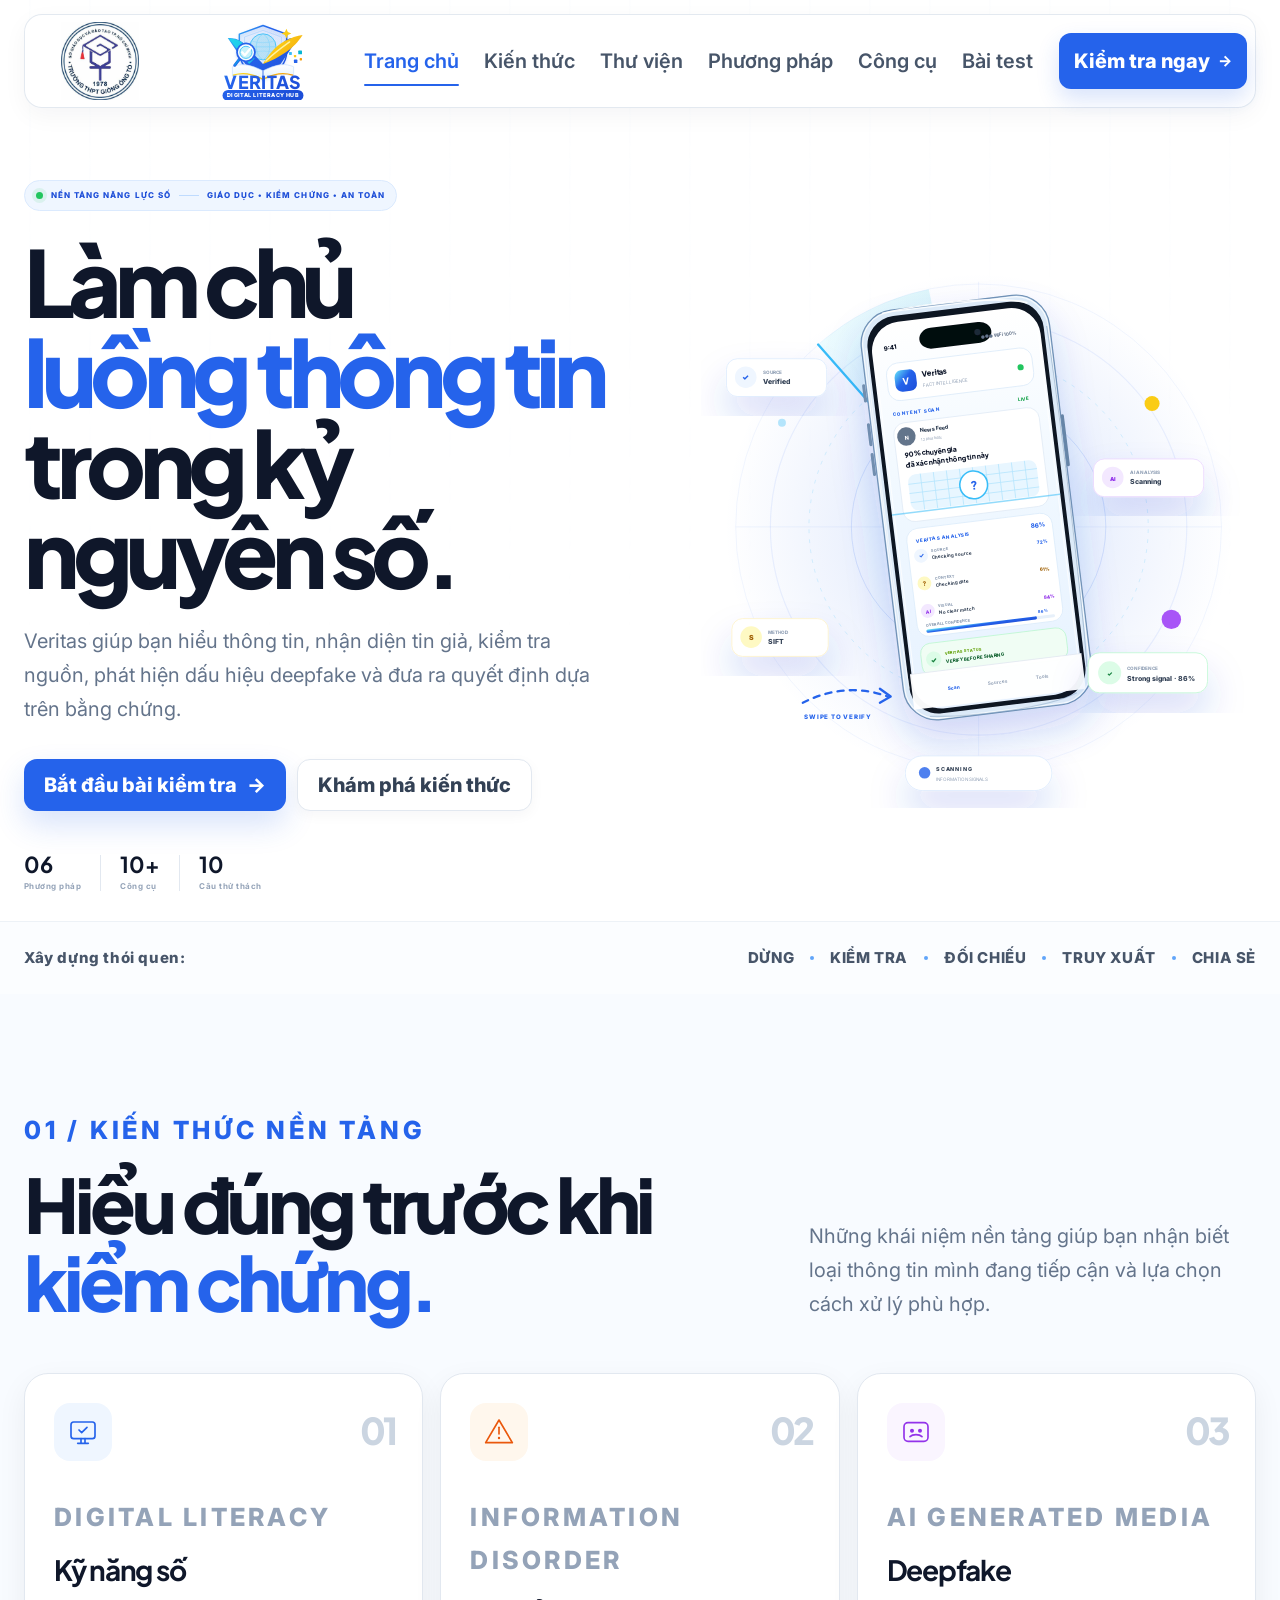
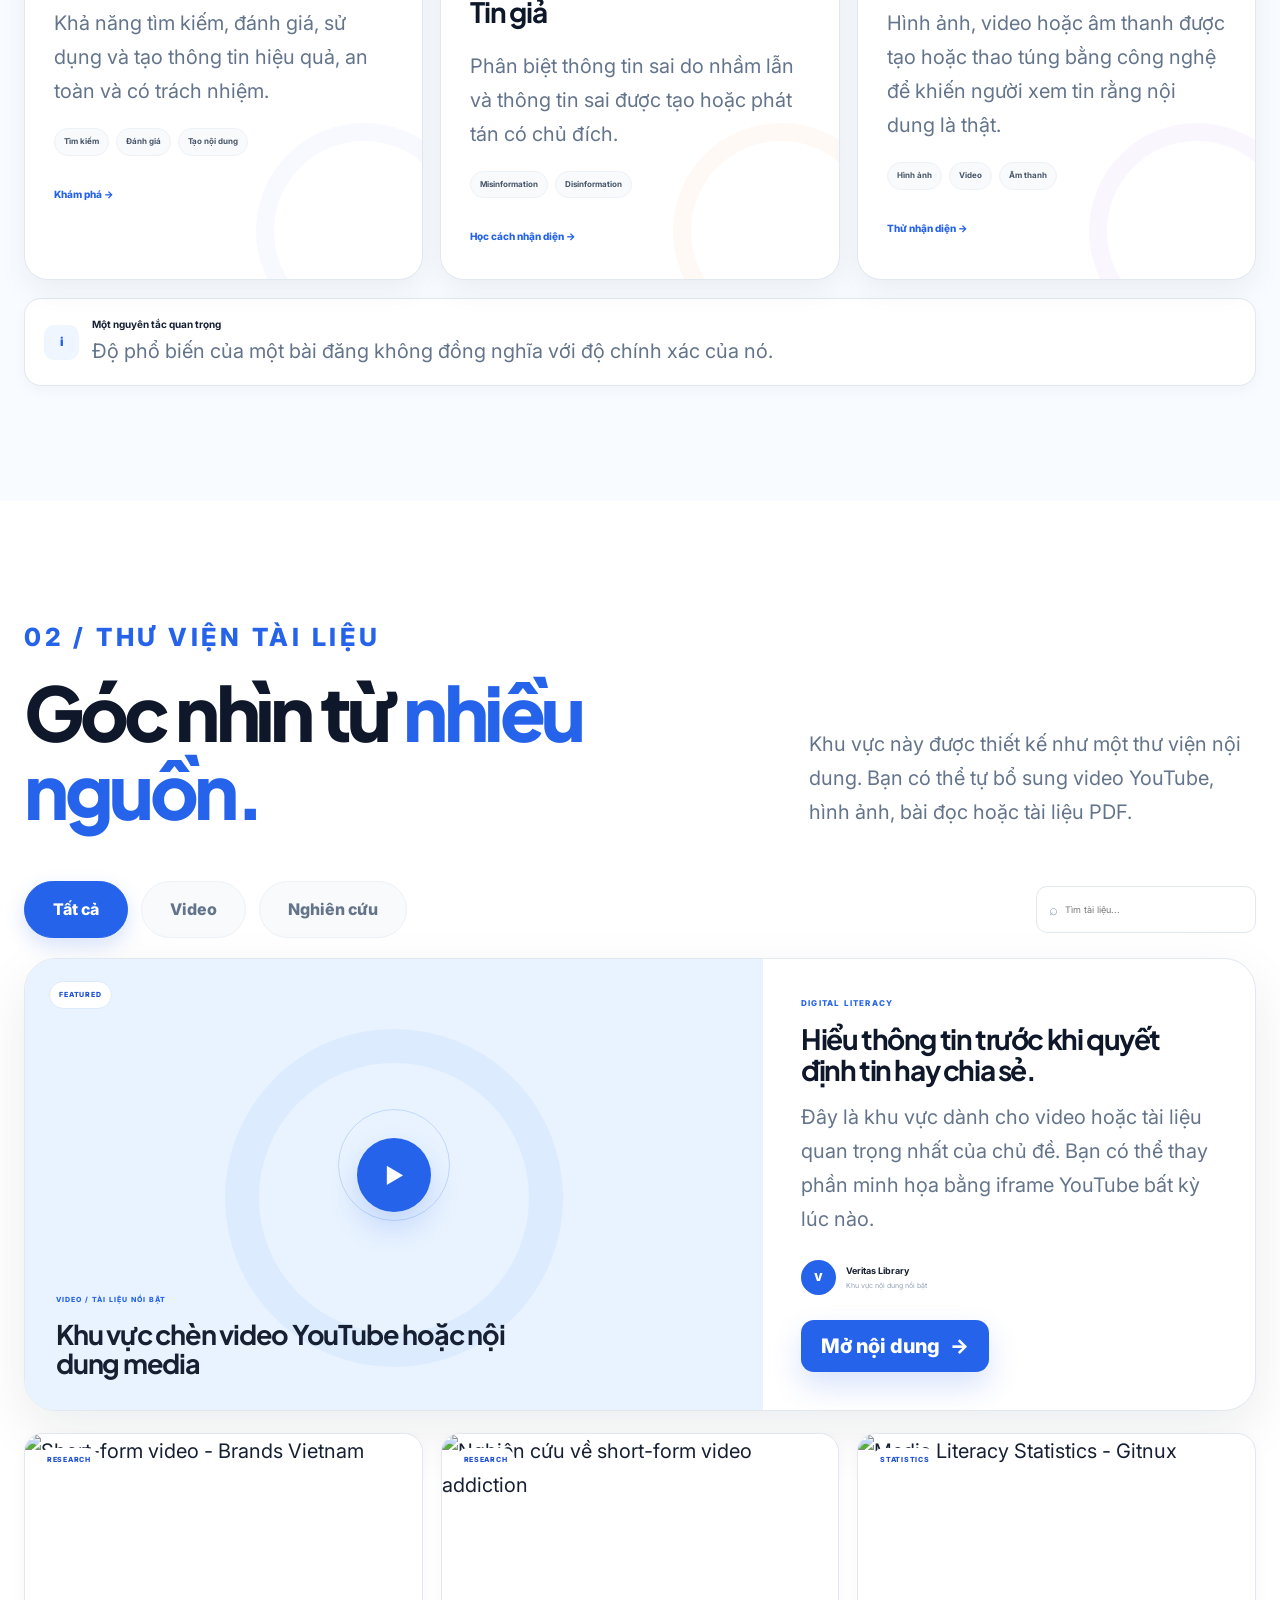
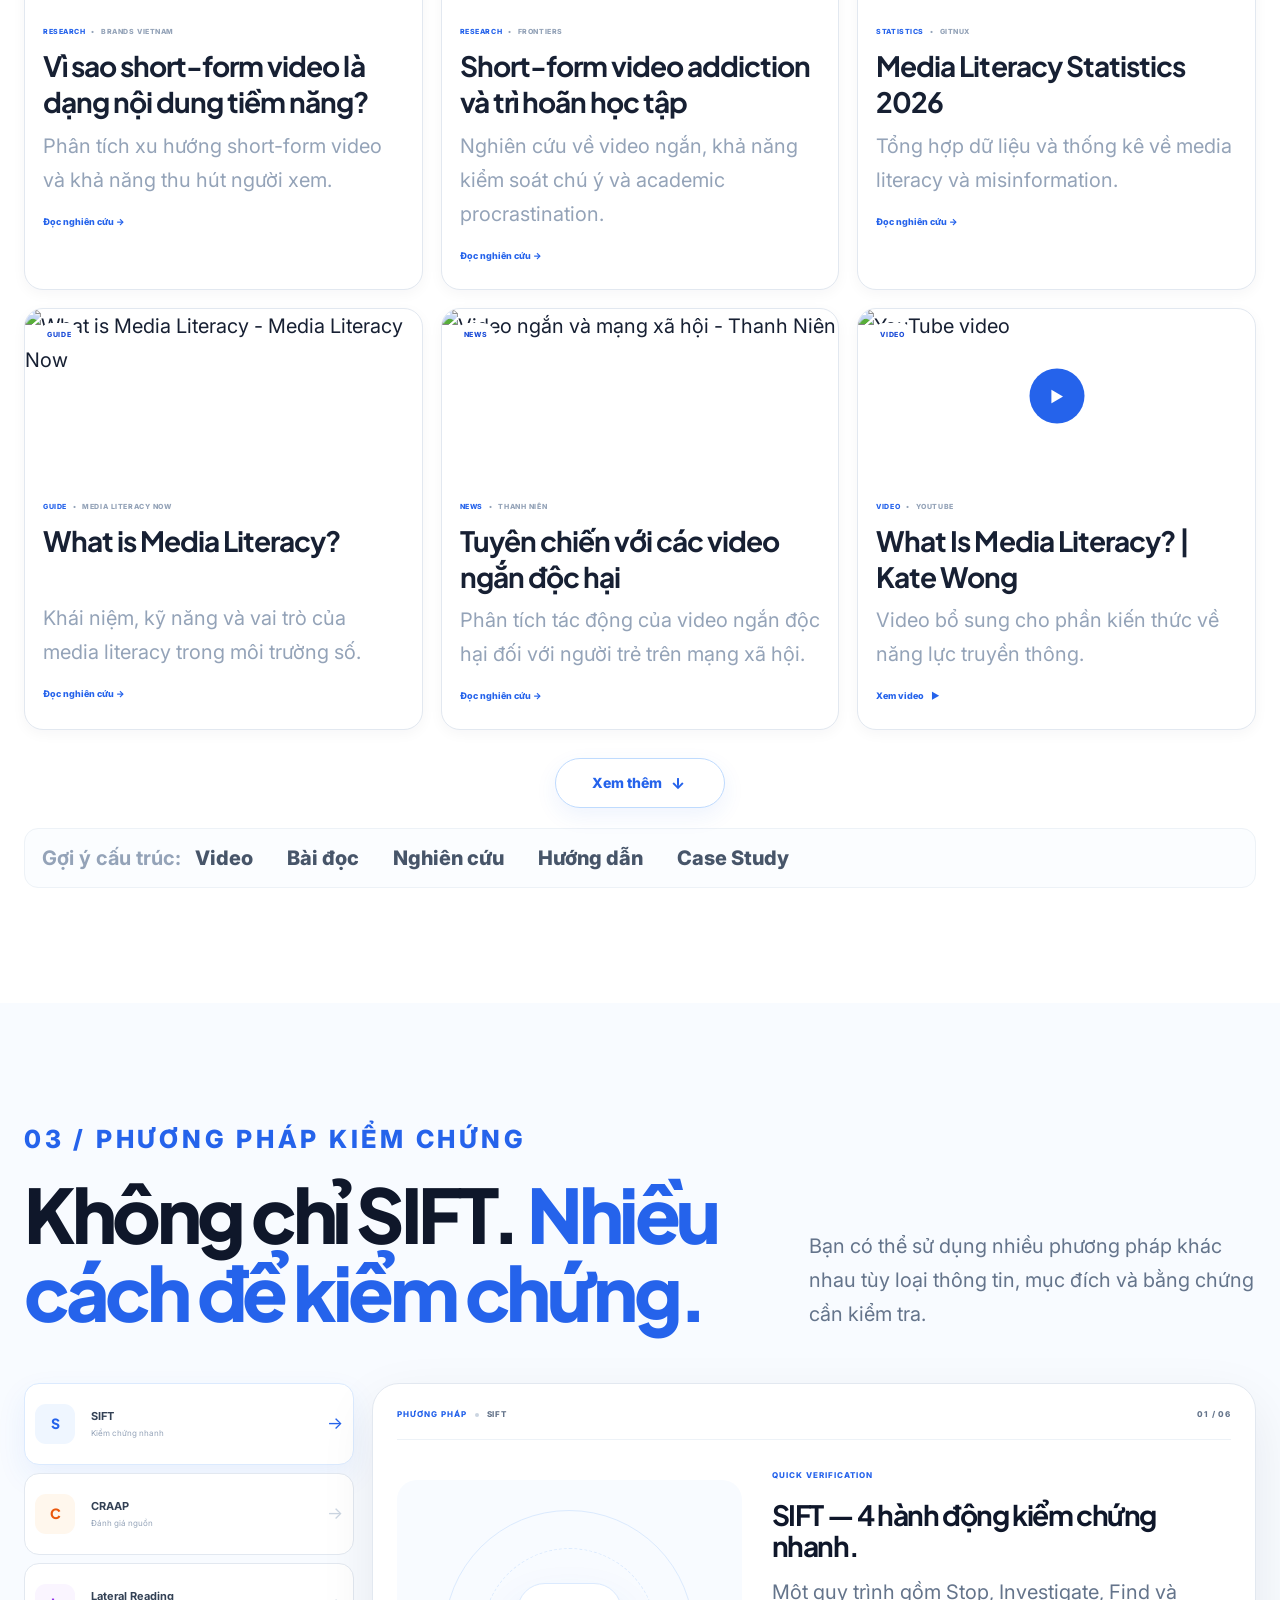
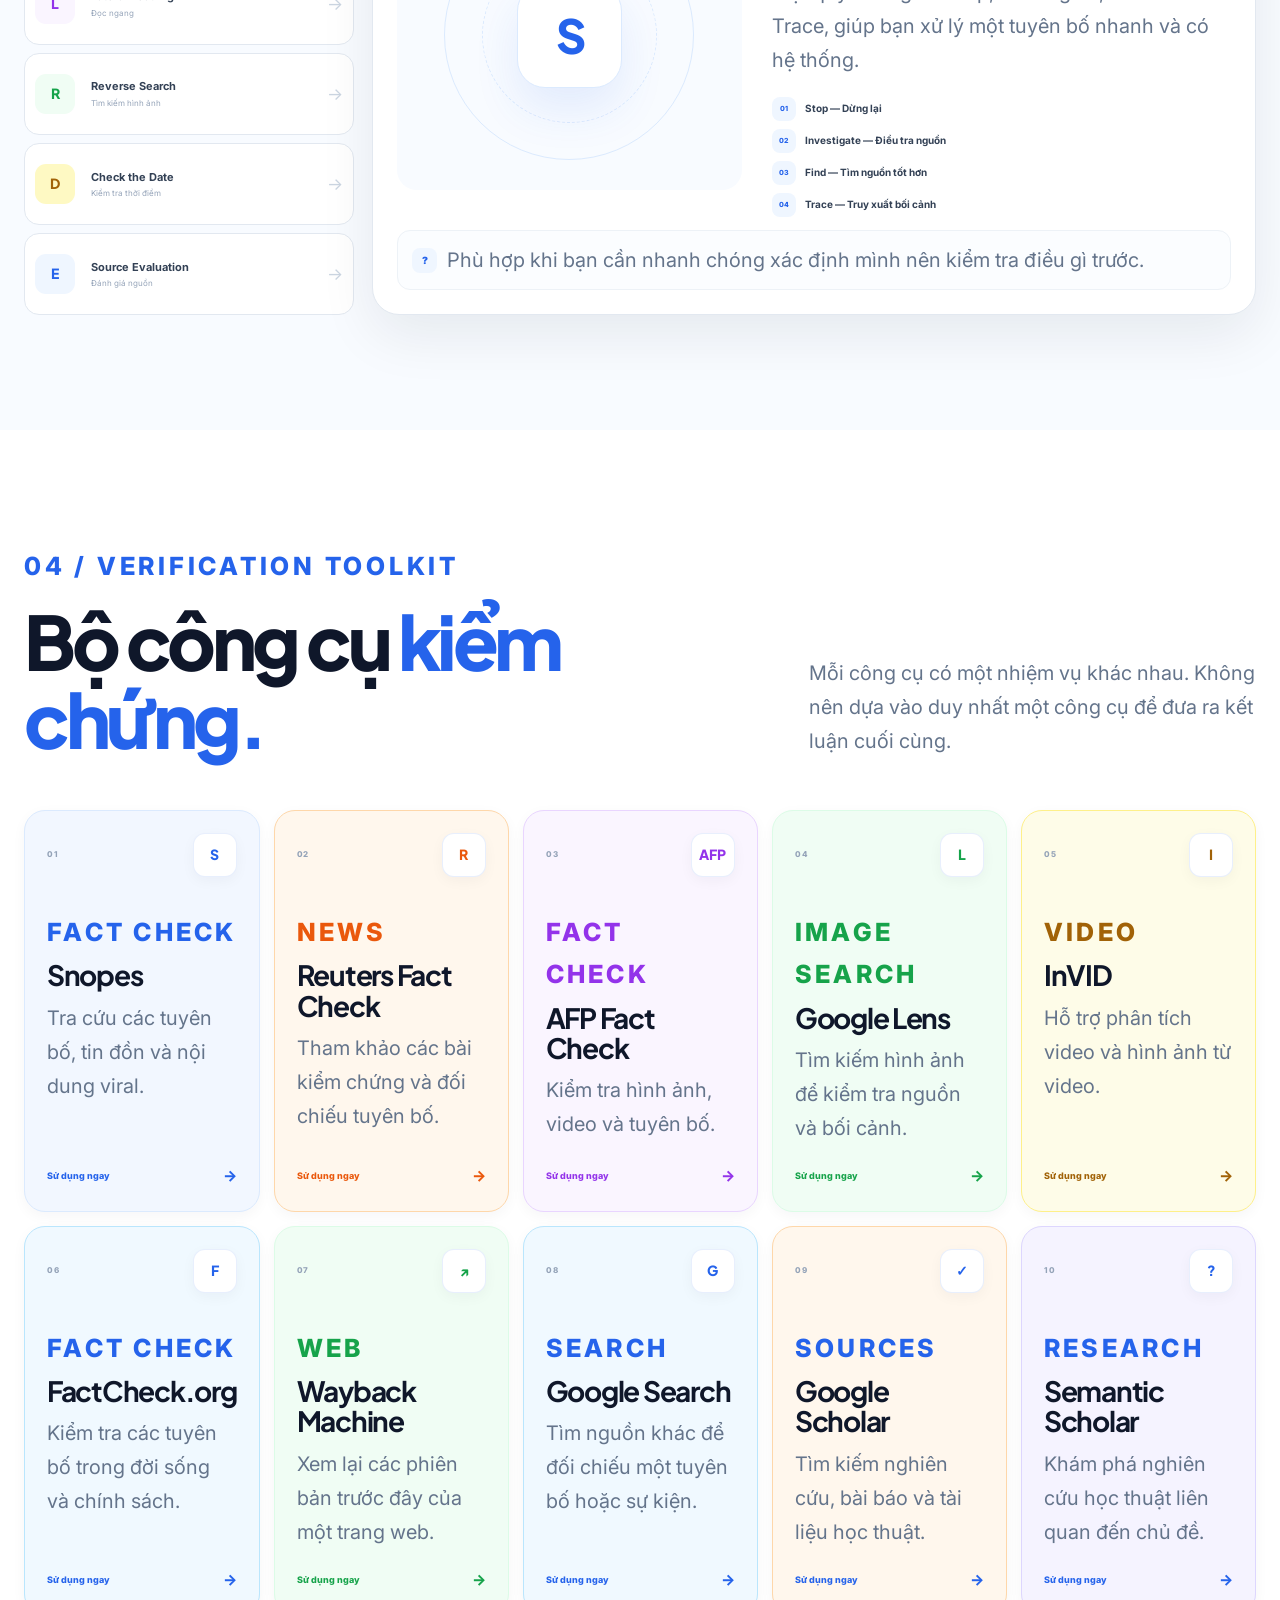
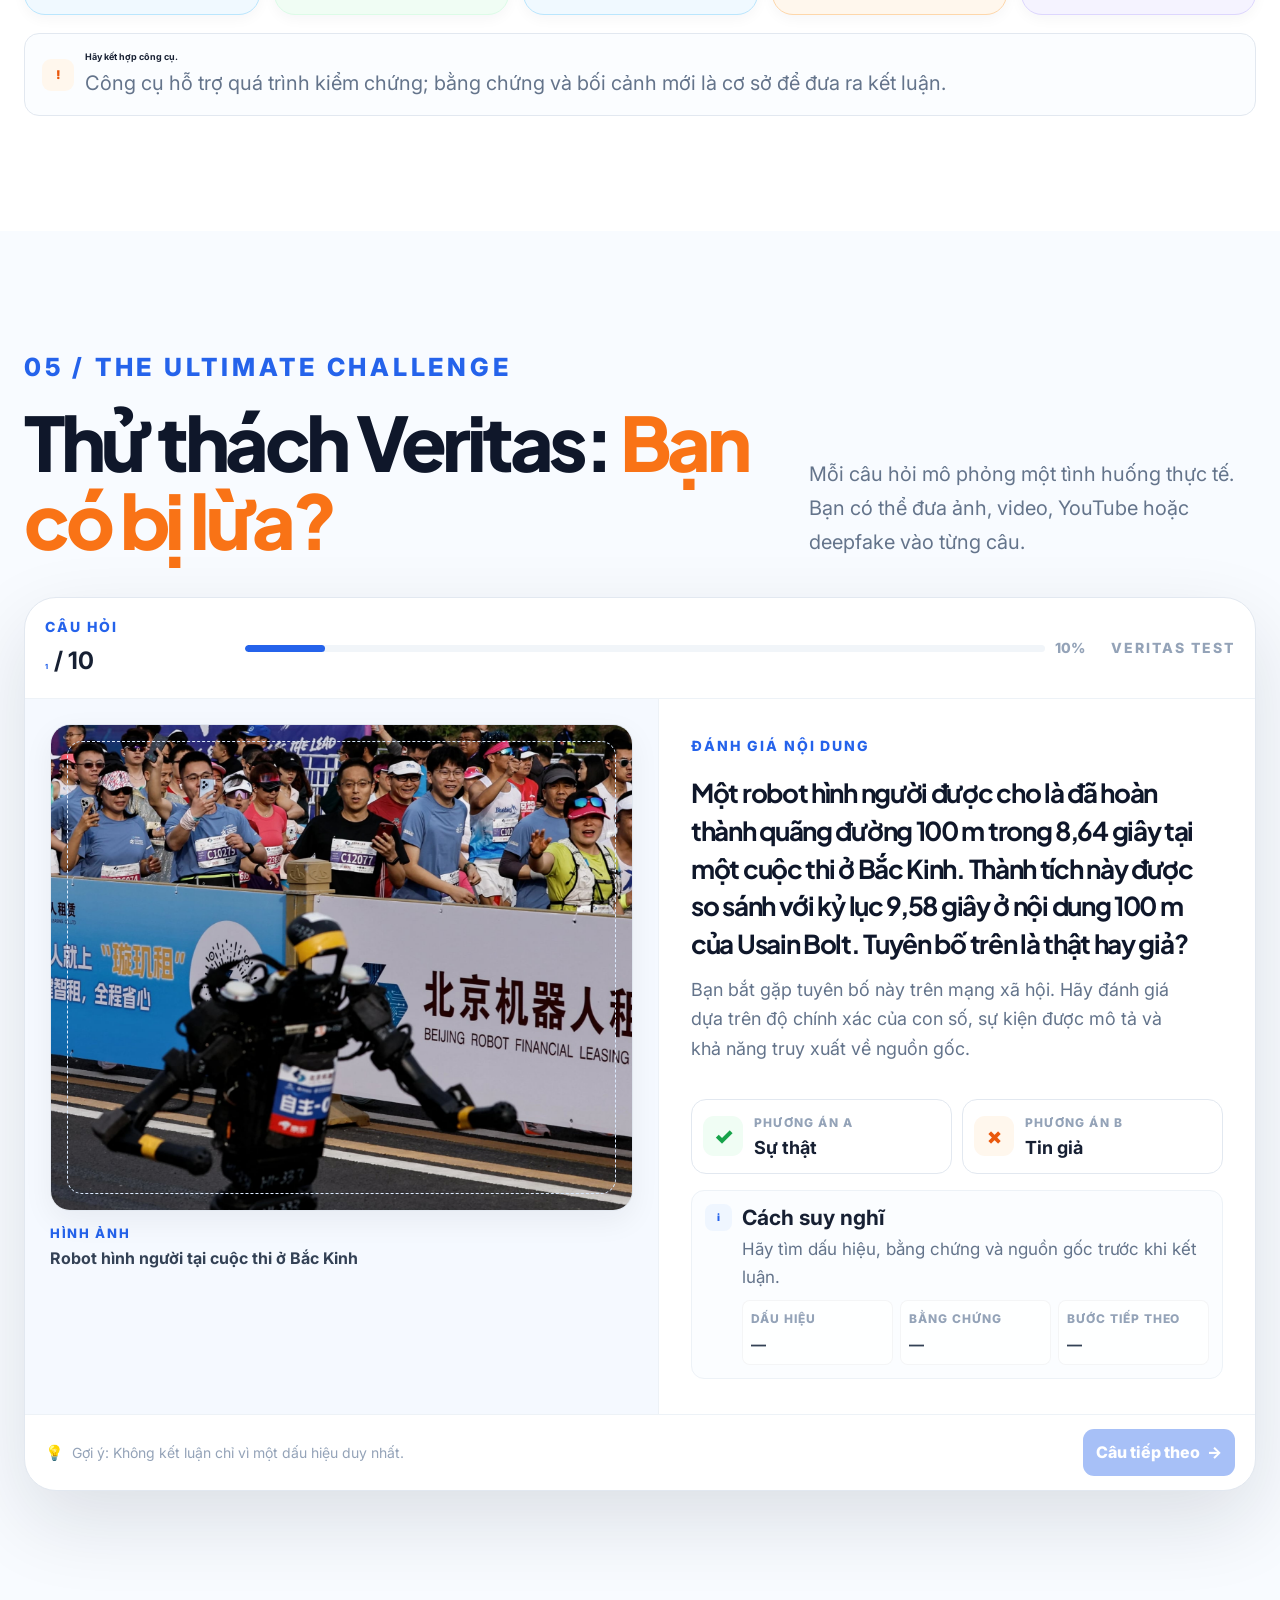
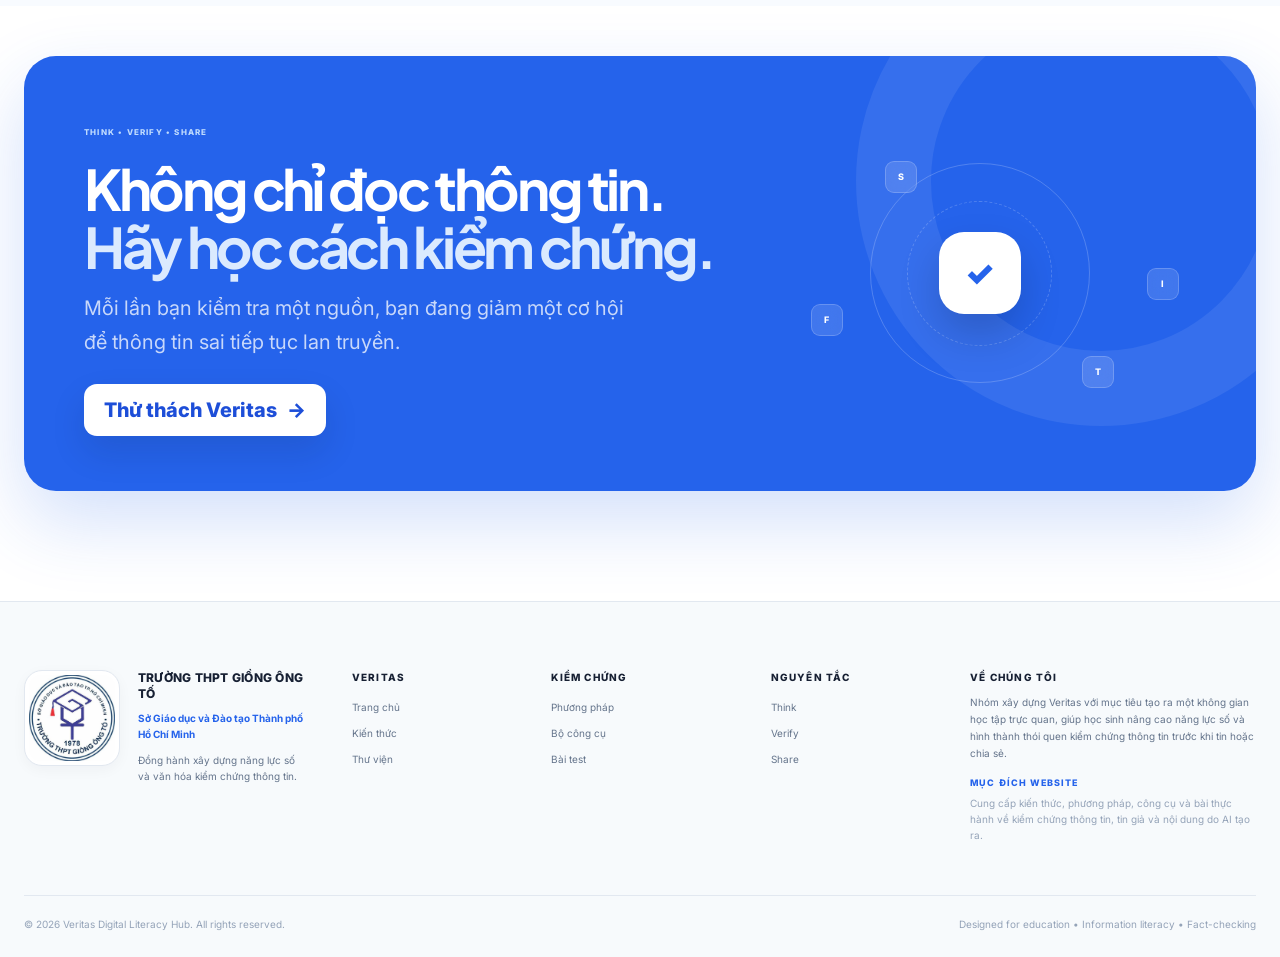
==== index.html @ d370b5f5 "Update index.html" ====
<!DOCTYPE html>
<html lang="vi">
<head>
    <meta charset="UTF-8">

    <meta
        name="viewport"
        content="width=device-width, initial-scale=1.0"
    >

    <title>
        Veritas | Làm chủ luồng thông tin trong kỷ nguyên số
    </title>

    <meta
        name="description"
        content="Veritas - Nền tảng giáo dục về kỹ năng số, kiểm chứng thông tin, tin giả và deepfake."
    >

    <meta
        name="theme-color"
        content="#ffffff"
    >

    <link
        rel="preconnect"
        href="https://fonts.googleapis.com"
    >

    <link
        rel="preconnect"
        href="https://fonts.gstatic.com"
        crossorigin
    >

    <link
        href="https://fonts.googleapis.com/css2?family=Inter:wght@400;500;600;700;800&family=Plus+Jakarta+Sans:wght@500;600;700;800&display=swap"
        rel="stylesheet"
    >

    <link
        rel="stylesheet"
        href="style.css"
    >
    <style>
        /* Tăng kích thước cho các đoạn văn bản đọc chính */
        body, p, .hero-description, .section-heading p, 
        .knowledge-card p, .resource-body p, .tool-card p, 
        .quiz-context, #modalText, .feedback-content p {
            font-size: 20px !important; 
            line-height: 1.7 !important;
        }
/* =========================================
   HERO BOTTOM — CÂN ĐỐI VỚI WEBSITE
   ========================================= */

.hero-bottom .hero-bottom-inner {
    min-height: 72px !important;

    display: flex !important;
    align-items: center !important;
    justify-content: space-between !important;

    gap: 24px !important;
}

/* Xây dựng thói quen */
.hero-bottom .hero-bottom-inner > span {
    display: block !important;

    color: var(--ink-600) !important;

    font-size: 15px !important;
    font-weight: 800 !important;
    line-height: 1.2 !important;

    letter-spacing: .04em !important;

    white-space: nowrap !important;

    flex: 0 0 auto !important;
}

/* Nhóm các bước */
.hero-bottom .hero-flow {
    display: flex !important;
    align-items: center !important;
    justify-content: flex-end !important;

    gap: 16px !important;

    flex: 1 1 auto !important;

    min-width: 0 !important;
}

/* DỪNG / KIỂM TRA / ĐỐI CHIẾU / TRUY XUẤT / CHIA SẺ */
.hero-bottom .hero-flow strong {
    display: inline-block !important;

    color: var(--ink-600) !important;

    font-size: 15px !important;
    font-weight: 800 !important;
    line-height: 1.2 !important;

    letter-spacing: .04em !important;

    white-space: nowrap !important;

    flex: 0 0 auto !important;
}

/* Dấu chấm phân cách */
.hero-bottom .hero-flow i {
    display: block !important;

    flex: 0 0 4px !important;

    width: 4px !important;
    height: 4px !important;

    background: var(--blue-400) !important;

    border-radius: 50% !important;
}


/* =========================================
   TABLET
   ========================================= */

@media (max-width: 1150px) {

    .hero-bottom .hero-bottom-inner {
        gap: 18px !important;
    }

    .hero-bottom .hero-bottom-inner > span {
        font-size: 11px !important;
    }

    .hero-bottom .hero-flow {
        gap: 11px !important;
    }

    .hero-bottom .hero-flow strong {
        font-size: 13px !important;
    }

}


/* =========================================
   MOBILE
   ========================================= */

@media (max-width: 680px) {

    .hero-bottom {
        display: none !important;
    }

}


        /* Tăng kích thước chữ cho thanh điều hướng (menu) và các nút bấm */
        .nav-link, .button, .header-cta, .answer-button strong {
            font-size: 20px !important;
        }

        /* Tăng kích thước cho các tiêu đề chính và phụ */
        .section-heading h2 {
            font-size: clamp(50px, 7vw, 75px) !important;
        }
        
        .hero-content h1 {
            font-size: clamp(50px, 7.5vw, 92px) !important;
        }
        
        h3, .knowledge-card h3, .resource-body h3, .tool-card h3, .quiz-question {
            font-size: 28px !important;
        }

        /* Tăng nhẹ font chữ cho các chú thích nhỏ */
        .section-kicker, .card-category, .tool-type, .quiz-topic {
            font-size: 25px !important;
        }
        /* ==============================
   FOOTER OVERRIDE
============================== */

.site-footer,
.site-footer p,
.site-footer span,
.site-footer small,
.site-footer a {
    line-height: 1.6;
}

.site-footer .footer-school span {
    font-size: 10px !important;
}

.site-footer .footer-school small {
    font-size: 10px !important;
}

.site-footer .footer-column a,
.site-footer .footer-column span {
    font-size: 10px !important;
}

.site-footer .footer-about p {
    font-size: 10px !important;
}

.site-footer .footer-about small {
    font-size: 9px !important;
}

.site-footer .footer-about span {
    font-size: 10px !important;
}

.site-footer .footer-bottom {
    font-size: 10px !important;
}
/* =====================================================
   QUIZ — TĂNG KÍCH THƯỚC CHỮ
===================================================== */

/* CÂU HỎI 1 / 10 */
.quiz-number > span {
    font-size: 14px !important;
}

.quiz-number > strong {
    font-size: 24px !important;
}

/* 10% */
.quiz-progress > span {
    font-size: 14px !important;
    font-weight: 800 !important;
}

/* VERITAS TEST */
.quiz-topic {
    font-size: 14px !important;
    font-weight: 800 !important;
}

/* HÌNH ẢNH / VIDEO + TÊN ẢNH */
.media-info > span {
    font-size: 13px !important;
    font-weight: 800 !important;
}

.media-info > strong {
    font-size: 16px !important;
    line-height: 1.4 !important;
}

/* ĐÁNH GIÁ NỘI DUNG */
.question-kicker {
    font-size: 14px !important;
    font-weight: 800 !important;
}

/* NỘI DUNG CÂU HỎI */
.quiz-question h3 {
    font-size: 26px !important;
    line-height: 1.45 !important;
}

/* ĐOẠN MÔ TẢ */
.quiz-context {
    font-size: 18px !important;
    line-height: 1.65 !important;
}

/* PHƯƠNG ÁN A / B */
.answer-button small {
    font-size: 12px !important;
    font-weight: 800 !important;
}

.answer-button strong {
    font-size: 18px !important;
    line-height: 1.3 !important;
}

.answer-symbol {
    font-size: 22px !important;
}

/* CHÍNH XÁC / CHƯA CHÍNH XÁC */
.feedback-content > strong {
    font-size: 21px !important;
    line-height: 1.35 !important;
}

.feedback-content > p {
    font-size: 17px !important;
    line-height: 1.65 !important;
}

/* DẤU HIỆU / BẰNG CHỨNG / BƯỚC TIẾP THEO */
.feedback-grid > div > span {
    font-size: 12px !important;
    font-weight: 800 !important;
}

.feedback-grid > div > strong {
    font-size: 15px !important;
    line-height: 1.55 !important;
}

/* GỢI Ý */
.quiz-tip p {
    font-size: 14px !important;
    line-height: 1.5 !important;
}

/* CÂU TIẾP THEO */
.next-question {
    font-size: 16px !important;
    font-weight: 800 !important;
}
/* =====================================================
   LIBRARY BOTTOM — TĂNG KÍCH THƯỚC CHỮ
===================================================== */

.library-bottom {
    display: flex !important;
    align-items: center !important;
    flex-wrap: wrap !important;
    gap: 14px !important;

    font-size: 20px !important;
    line-height: 1.5 !important;
}

.library-bottom > span {
    font-size: 20px !important;
    font-weight: 700 !important;
}

.library-bottom > strong {
    font-size: 20px !important;
    font-weight: 800 !important;
    line-height: 1.3 !important;
}

.library-bottom > i {
    width: 6px !important;
    height: 6px !important;
    flex: 0 0 6px !important;
}
    </style>
</head>

<body>

<!-- =====================================================
     HEADER
===================================================== -->

<header class="site-header" id="siteHeader">

    <div class="container navbar">

      <div class="brand-header-container" style="display: flex; align-items: center; gap: 16px;">
            
            <!-- Logo Trường THPT Giồng Ông Tố -->
            <div class="brand-logo" style="display: flex; align-items: center;">
                <img
                    src="assets/logo.png"
                    alt="Logo Trường THPT Giồng Ông Tố"
                    style="height: 78px; width: 130px; object-fit: contain;"
                >
            </div>

            <!-- Vạch phân cách giữa logo trường và logo Veritas -->
            <div class="brand-divider" style="width: 1px; height: 28px; background-color: rgba(255, 255, 255, 0.25);"></div>

            <!-- Logo SVG Độc Quyền & Tên VERITAS -->
           <svg
    class="veritas-logo-svg"
    width="130"
    height="78"
    viewBox="0 0 420 270"
    fill="none"
    xmlns="http://www.w3.org/2000/svg"
    role="img"
    aria-label="Veritas Digital Literacy Hub"
>

    <defs>

        <!-- BLUE -->
        <linearGradient
            id="vBlue"
            x1="80"
            y1="30"
            x2="340"
            y2="230"
            gradientUnits="userSpaceOnUse"
        >
            <stop offset="0" stop-color="#38BDF8"/>
            <stop offset="0.35" stop-color="#2563EB"/>
            <stop offset="1" stop-color="#1D4ED8"/>
        </linearGradient>

        <!-- GOLD -->
        <linearGradient
            id="vGold"
            x1="160"
            y1="50"
            x2="300"
            y2="190"
            gradientUnits="userSpaceOnUse"
        >
            <stop offset="0" stop-color="#FDE047"/>
            <stop offset="0.45" stop-color="#FACC15"/>
            <stop offset="1" stop-color="#F59E0B"/>
        </linearGradient>

        <!-- CYAN -->
        <linearGradient
            id="vCyan"
            x1="100"
            y1="40"
            x2="340"
            y2="120"
            gradientUnits="userSpaceOnUse"
        >
            <stop offset="0" stop-color="#22D3EE"/>
            <stop offset="1" stop-color="#06B6D4"/>
        </linearGradient>

        <!-- WHITE -->
        <linearGradient
            id="vBook"
            x1="0"
            y1="0"
            x2="0"
            y2="1"
        >
            <stop offset="0" stop-color="#FFFFFF"/>
            <stop offset="1" stop-color="#E0F2FE"/>
        </linearGradient>

        <!-- SHADOW -->
        <filter
            id="logoShadow"
            x="-40%"
            y="-40%"
            width="180%"
            height="180%"
        >
            <feDropShadow
                dx="0"
                dy="5"
                stdDeviation="5"
                flood-color="#2563EB"
                flood-opacity=".20"
            />
        </filter>

    </defs>


    <!-- =================================================
         SHIELD
    ================================================== -->

    <path
        d="
            M210 12
            L292 42
            V102
            C292 145 264 175 210 197
            C156 175 128 145 128 102
            V42
            L210 12
            Z
        "
        fill="url(#vBlue)"
        fill-opacity=".13"
        stroke="url(#vBlue)"
        stroke-width="5"
        stroke-linejoin="round"
        filter="url(#logoShadow)"
    />


    <!-- INNER SHIELD -->

    <path
        d="
            M210 29
            L274 52
            V99
            C274 132 252 157 210 177
            C168 157 146 132 146 99
            V52
            L210 29
            Z
        "
        fill="none"
        stroke="#93C5FD"
        stroke-width="2"
        opacity=".75"
    />


    <!-- =================================================
         GLOBE
    ================================================== -->

    <circle
        cx="210"
        cy="86"
        r="45"
        fill="url(#vCyan)"
        fill-opacity=".18"
        stroke="#38BDF8"
        stroke-width="3"
    />


    <!-- Globe longitude -->

    <path
        d="
            M210 41
            C194 52 187 68 187 86
            C187 104 194 120 210 131
            C226 120 233 104 233 86
            C233 68 226 52 210 41
        "
        stroke="#7DD3FC"
        stroke-width="2"
        fill="none"
    />


    <!-- Globe latitude -->

    <path
        d="M167 86H253"
        stroke="#7DD3FC"
        stroke-width="2"
    />

    <path
        d="
            M173 67
            C194 73 226 73 247 67
        "
        stroke="#7DD3FC"
        stroke-width="1.5"
        fill="none"
    />

    <path
        d="
            M173 105
            C194 99 226 99 247 105
        "
        stroke="#7DD3FC"
        stroke-width="1.5"
        fill="none"
    />


    <!-- =================================================
         LARGE V
    ================================================== -->

    <path
        d="
            M88 55
            C108 55 123 58 139 70
            L210 145
            L282 69
            C296 56 313 54 332 55
            L257 166
            C245 183 229 193 210 201
            C191 193 175 183 163 166
            Z
        "
        fill="url(#vBlue)"
    />


    <!-- Cyan left ribbon -->

    <path
        d="
            M91 57
            C109 57 125 61 139 72
            L181 126
            L162 145
            Z
        "
        fill="url(#vCyan)"
    />


    <!-- =================================================
         GOLD PAGE / FEATHER
    ================================================== -->

    <path
        d="
            M210 145
            C227 118 249 87 284 67
            C306 54 329 48 347 45
            C333 67 312 90 289 105
            C266 121 240 135 210 145
            Z
        "
        fill="url(#vGold)"
    />


    <path
        d="
            M220 135
            C241 115 264 96 302 69
        "
        stroke="#FFF7AE"
        stroke-width="5"
        stroke-linecap="round"
        opacity=".9"
    />


    <!-- =================================================
         OPEN BOOK
    ================================================== -->

    <path
        d="
            M104 155
            C132 143 160 144 210 169
            C260 144 288 143 316 155
            L316 188
            C281 176 254 179 210 201
            C166 179 139 176 104 188
            Z
        "
        fill="url(#vBook)"
        stroke="#BFDBFE"
        stroke-width="2"
    />


    <!-- Book center -->

    <path
        d="M210 169V201"
        stroke="#2563EB"
        stroke-width="3"
        stroke-linecap="round"
    />


    <!-- Gold book trim -->

    <path
        d="
            M107 184
            C140 174 168 178 210 198
            C252 178 280 174 313 184
        "
        stroke="url(#vGold)"
        stroke-width="4"
        stroke-linecap="round"
    />


    <!-- =================================================
         MAGNIFYING GLASS
    ================================================== -->

    <circle
        cx="151"
        cy="105"
        r="31"
        fill="#FFFFFF"
        fill-opacity=".95"
        stroke="#2563EB"
        stroke-width="6"
        filter="url(#logoShadow)"
    />

    <circle
        cx="151"
        cy="105"
        r="21"
        fill="url(#vCyan)"
        fill-opacity=".20"
        stroke="#38BDF8"
        stroke-width="3"
    />


    <!-- Check -->

    <path
        d="
            M138 105
            L147 115
            L167 91
        "
        stroke="#FFFFFF"
        stroke-width="8"
        stroke-linecap="round"
        stroke-linejoin="round"
    />


    <!-- Magnifying glass handle -->

    <path
        d="
            M128 129
            L112 150
        "
        stroke="#2563EB"
        stroke-width="10"
        stroke-linecap="round"
    />


    <path
        d="
            M126 131
            L112 149
        "
        stroke="#0EA5E9"
        stroke-width="4"
        stroke-linecap="round"
    />


    <!-- =================================================
         PIXELS
    ================================================== -->

    <rect
        x="300"
        y="104"
        width="10"
        height="10"
        rx="2"
        fill="#38BDF8"
    />

    <rect
        x="317"
        y="114"
        width="8"
        height="8"
        rx="2"
        fill="#FACC15"
    />

    <rect
        x="332"
        y="99"
        width="13"
        height="13"
        rx="2"
        fill="#06B6D4"
    />

    <rect
        x="317"
        y="130"
        width="12"
        height="12"
        rx="2"
        fill="#2563EB"
    />

    <rect
        x="337"
        y="125"
        width="8"
        height="8"
        rx="2"
        fill="#F59E0B"
    />


    <!-- =================================================
         STAR
    ================================================== -->

    <path
        d="
            M291 23
            L296 35
            L308 40
            L296 45
            L291 57
            L286 45
            L274 40
            L286 35
            Z
        "
        fill="#FACC15"
    />


    <!-- =================================================
         VERITAS WORDMARK
    ================================================== -->

    <text
        x="210"
        y="232"
        text-anchor="middle"
        fill="url(#vBlue)"
        font-family="Plus Jakarta Sans, Inter, sans-serif"
        font-size="62"
        font-weight="800"
        letter-spacing="1"
    >
        VERITAS
    </text>


    <!-- =================================================
          Digital LITERACY HUB
    ================================================== -->
<rect 
    x="70" 
    y="235" 
    width="280" 
    height="38" 
    rx="19" 
    fill="url(#vBlue)" 
/>

<text 
    x="210" 
    y="260" 
    text-anchor="middle" 
    fill="#FFFFFF" 
    font-family="Inter, sans-serif" 
    font-size="19" 
    font-weight="800" 
    letter-spacing="1.5"
>
    DIGITAL LITERACY HUB
</text>

</svg>
        </div>


        <nav class="main-nav">

            <a
                href="#home"
                class="nav-link active"
            >
                Trang chủ
            </a>

            <a
                href="#foundation"
                class="nav-link"
            >
                Kiến thức
            </a>

            <a
                href="#library"
                class="nav-link"
            >
                Thư viện
            </a>

            <a
                href="#methods"
                class="nav-link"
            >
                Phương pháp
            </a>

            <a
                href="#toolkit"
                class="nav-link"
            >
                Công cụ
            </a>

            <a
                href="#challenge"
                class="nav-link"
            >
                Bài test
            </a>

        </nav>


        <a
            href="#challenge"
            class="header-cta"
        >
            Kiểm tra ngay
            <span>→</span>
        </a>


        <button
            class="mobile-toggle"
            id="mobileToggle"
            aria-label="Mở menu"
            aria-expanded="false"
        >
            <span></span>
            <span></span>
            <span></span>
        </button>

    </div>


    <div
        class="mobile-nav"
        id="mobileNav"
    >

        <a href="#home">
            Trang chủ
        </a>

        <a href="#foundation">
            Kiến thức
        </a>

        <a href="#library">
            Thư viện
        </a>

        <a href="#methods">
            Phương pháp
        </a>

        <a href="#toolkit">
            Công cụ
        </a>

        <a href="#challenge">
            Bài test
        </a>

    </div>

</header>


<main>

<!-- =====================================================
     HERO
===================================================== -->

<section class="hero" id="home">

    <div class="hero-pattern"></div>

    <div class="container hero-layout">

        <!-- =========================
             CỘT TRÁI
        ========================== -->

       <div class="hero-content">

    <div class="hero-label">

        <span class="live-dot"></span>

        NỀN TẢNG NĂNG LỰC SỐ

        <span class="hero-label-line"></span>

        GIÁO DỤC • KIỂM CHỨNG • AN TOÀN

    </div>


    <h1>

        Làm chủ

        <span>luồng thông tin</span>

        trong kỷ nguyên số.

    </h1>


    <p class="hero-description">

        Veritas giúp bạn hiểu thông tin,

        nhận diện tin giả, kiểm tra nguồn,

        phát hiện dấu hiệu deepfake và

        đưa ra quyết định dựa trên bằng chứng.

    </p>


    <div class="hero-actions">

        <a
            href="#challenge"
            class="button primary-button"
        >

            Bắt đầu bài kiểm tra

            <span>→</span>

        </a>


        <a
            href="#foundation"
            class="button secondary-button"
        >

            Khám phá kiến thức

        </a>

    </div>


    <!-- =====================================================
         HERO METRICS
    ===================================================== -->

    <div class="hero-metrics">

        <div class="metric">

            <strong>06</strong>

            <span>
                Phương pháp
            </span>

        </div>


        <div class="metric-divider"></div>


        <div class="metric">

            <strong>10+</strong>

            <span>
                Công cụ
            </span>

        </div>


        <div class="metric-divider"></div>


        <div class="metric">

            <strong>10</strong>

            <span>
                Câu thử thách
            </span>

        </div>

    </div>

</div>


<!-- =====================================================
     HERO VISUAL
===================================================== -->

<div class="hero-visual">

   <svg
    class="veritas-hero-svg"
    viewBox="0 0 720 720"
    xmlns="http://www.w3.org/2000/svg"
    role="img"
    aria-label="Điện thoại Veritas đang được quét radar và kiểm chứng thông tin"
>

    <defs>

        <!-- BLUE -->
        <linearGradient
            id="vHeroBlue"
            x1="0"
            y1="0"
            x2="1"
            y2="1"
        >
            <stop offset="0%" stop-color="#67E8F9"/>
            <stop offset="45%" stop-color="#2563EB"/>
            <stop offset="100%" stop-color="#1D4ED8"/>
        </linearGradient>

        <!-- CYAN -->
        <linearGradient
            id="vHeroCyan"
            x1="0"
            y1="0"
            x2="1"
            y2="1"
        >
            <stop offset="0%" stop-color="#A5F3FC"/>
            <stop offset="100%" stop-color="#06B6D4"/>
        </linearGradient>

        <!-- GOLD -->
        <linearGradient
            id="vHeroGold"
            x1="0"
            y1="0"
            x2="1"
            y2="1"
        >
            <stop offset="0%" stop-color="#FEF08A"/>
            <stop offset="50%" stop-color="#FACC15"/>
            <stop offset="100%" stop-color="#F59E0B"/>
        </linearGradient>

        <!-- SCREEN -->
        <linearGradient
            id="vHeroScreen"
            x1="0"
            y1="0"
            x2="0"
            y2="1"
        >
            <stop offset="0%" stop-color="#FFFFFF"/>
            <stop offset="45%" stop-color="#F0F8FF"/>
            <stop offset="100%" stop-color="#E7F2FF"/>
        </linearGradient>

        <!-- RADAR GLOW -->
        <radialGradient id="vHeroRadarGlow">

            <stop
                offset="0%"
                stop-color="#38BDF8"
                stop-opacity=".22"
            />

            <stop
                offset="55%"
                stop-color="#2563EB"
                stop-opacity=".08"
            />

            <stop
                offset="100%"
                stop-color="#2563EB"
                stop-opacity="0"
            />

        </radialGradient>

        <!-- SHADOW -->
        <filter
            id="vHeroShadow"
            x="-50%"
            y="-50%"
            width="200%"
            height="200%"
        >

            <feDropShadow
                dx="0"
                dy="28"
                stdDeviation="24"
                flood-color="#1D4ED8"
                flood-opacity=".18"
            />

        </filter>

        <!-- PHONE CLIP -->
        <clipPath id="vHeroPhoneClip">

            <rect
                x="250"
                y="76"
                width="220"
                height="505"
                rx="38"
            />

        </clipPath>

    </defs>


    <!-- =================================================
         RADAR BACKGROUND
    ================================================== -->

    <circle
        cx="360"
        cy="350"
        r="330"
        fill="url(#vHeroRadarGlow)"
    />


    <circle
        cx="360"
        cy="350"
        r="315"
        fill="none"
        stroke="#2563EB"
        stroke-width="1"
        opacity=".08"
    />


    <circle
        cx="360"
        cy="350"
        r="270"
        fill="none"
        stroke="#2563EB"
        stroke-width="1.5"
        opacity=".12"
    >

        <animate
            attributeName="opacity"
            values=".08;.20;.08"
            dur="4s"
            repeatCount="indefinite"
        />

    </circle>


    <circle
        cx="360"
        cy="350"
        r="220"
        fill="none"
        stroke="#38BDF8"
        stroke-width="1"
        stroke-dasharray="5 8"
        opacity=".22"
    >

        <animateTransform
            attributeName="transform"
            type="rotate"
            from="0 360 350"
            to="360 360 350"
            dur="18s"
            repeatCount="indefinite"
        />

    </circle>


    <circle
        cx="360"
        cy="350"
        r="165"
        fill="none"
        stroke="#2563EB"
        stroke-width="1.2"
        opacity=".16"
    />


    <!-- =================================================
         RADAR CROSSHAIR
    ================================================== -->

    <g
        stroke="#2563EB"
        opacity=".08"
    >

        <line
            x1="45"
            y1="350"
            x2="675"
            y2="350"
        />

        <line
            x1="360"
            y1="32"
            x2="360"
            y2="668"
        />

    </g>


    <!-- =================================================
         RADAR SWEEP
    ================================================== -->

    <g
        transform="translate(360 350)"
    >

        <path
            d="
                M0 0
                L0 -315
                A315 315 0 0 1 155 -274
                Z
            "
            fill="url(#vHeroCyan)"
            opacity=".18"
        >

            <animateTransform
                attributeName="transform"
                type="rotate"
                from="0"
                to="360"
                dur="4.5s"
                repeatCount="indefinite"
            />

        </path>


        <line
            x1="0"
            y1="0"
            x2="0"
            y2="-315"
            stroke="#38BDF8"
            stroke-width="3"
            stroke-linecap="round"
        >

            <animateTransform
                attributeName="transform"
                type="rotate"
                from="0"
                to="360"
                dur="4.5s"
                repeatCount="indefinite"
            />

        </line>

    </g>


    <!-- =================================================
         RADAR SIGNALS
    ================================================== -->

    <g>

        <circle
            cx="105"
            cy="215"
            r="6"
            fill="#38BDF8"
        >

            <animate
                attributeName="r"
                values="5;13;5"
                dur="2s"
                repeatCount="indefinite"
            />

            <animate
                attributeName="opacity"
                values=".35;1;.35"
                dur="2s"
                repeatCount="indefinite"
            />

        </circle>


        <circle
            cx="585"
            cy="190"
            r="6"
            fill="#FACC15"
        >

            <animate
                attributeName="r"
                values="5;12;5"
                dur="2.4s"
                repeatCount="indefinite"
            />

        </circle>


        <circle
            cx="610"
            cy="470"
            r="6"
            fill="#A855F7"
        >

            <animate
                attributeName="r"
                values="5;13;5"
                dur="2.7s"
                repeatCount="indefinite"
            />

        </circle>


        <circle
            cx="110"
            cy="500"
            r="6"
            fill="#22C55E"
        >

            <animate
                attributeName="r"
                values="5;12;5"
                dur="2.2s"
                repeatCount="indefinite"
            />

        </circle>

    </g>


    <!-- =================================================
         PHONE
    ================================================== -->

    <g filter="url(#vHeroShadow)">

        <g>

            <animateTransform
                attributeName="transform"
                type="translate"
                values="0 0; 0 -7; 0 0"
                dur="5s"
                repeatCount="indefinite"
            />


            <g
                transform="rotate(-7 360 350)"
            >

                <!-- PHONE FRAME -->

                <rect
                    x="237"
                    y="60"
                    width="246"
                    height="535"
                    rx="44"
                    fill="#AFC5DD"
                    stroke="#6F91B6"
                    stroke-width="1.5"
                />


                <rect
                    x="239"
                    y="62"
                    width="242"
                    height="531"
                    rx="42"
                    fill="#DCEAF8"
                    stroke="#F8FCFF"
                    stroke-width="1.5"
                />


                <!-- DARK BEZEL -->

                <rect
                    x="245"
                    y="68"
                    width="230"
                    height="519"
                    rx="38"
                    fill="#0B1220"
                />


                <!-- SCREEN -->

                <rect
                    x="250"
                    y="76"
                    width="220"
                    height="505"
                    rx="38"
                    fill="url(#vHeroScreen)"
                />


                <rect
                    x="253"
                    y="79"
                    width="214"
                    height="499"
                    rx="35"
                    fill="none"
                    stroke="#FFFFFF"
                    stroke-width="1.2"
                    opacity=".80"
                />


                <!-- DYNAMIC ISLAND -->

                <rect
                    x="313"
                    y="89"
                    width="94"
                    height="27"
                    rx="16"
                    fill="#050A11"
                />


                <circle
                    cx="389"
                    cy="102"
                    r="4"
                    fill="#1F2937"
                />


                <!-- STATUS -->

                <text
                    x="266"
                    y="111"
                    font-family="Inter, sans-serif"
                    font-size="8"
                    font-weight="800"
                    fill="#0F172A"
                >
                    9:41
                </text>


                <text
                    x="392"
                    y="111"
                    font-family="Inter, sans-serif"
                    font-size="6"
                    font-weight="700"
                    fill="#64748B"
                >
                    ●●● WiFi 100%
                </text>


                <!-- VERITAS APP HEADER -->

                <rect
                    x="265"
                    y="129"
                    width="190"
                    height="49"
                    rx="15"
                    fill="#FFFFFF"
                    stroke="#DCEAF9"
                />


                <rect
                    x="275"
                    y="139"
                    width="28"
                    height="28"
                    rx="9"
                    fill="url(#vHeroBlue)"
                />


                <text
                    x="289"
                    y="158"
                    text-anchor="middle"
                    font-family="Plus Jakarta Sans, sans-serif"
                    font-size="12"
                    font-weight="800"
                    fill="#FFFFFF"
                >
                    V
                </text>


                <text
                    x="310"
                    y="151"
                    font-family="Plus Jakarta Sans, sans-serif"
                    font-size="10"
                    font-weight="800"
                    fill="#0F172A"
                >
                    Veritas
                </text>


                <text
                    x="310"
                    y="164"
                    font-family="Inter, sans-serif"
                    font-size="6"
                    fill="#94A3B8"
                >
                    FACT INTELLIGENCE
                </text>


                <circle
                    cx="439"
                    cy="154"
                    r="4"
                    fill="#22C55E"
                />


                <!-- CONTENT HEADER -->

                <text
                    x="267"
                    y="197"
                    font-family="Inter, sans-serif"
                    font-size="6"
                    font-weight="800"
                    letter-spacing="1"
                    fill="#2563EB"
                >
                    CONTENT SCAN
                </text>


                <text
                    x="430"
                    y="197"
                    font-family="Inter, sans-serif"
                    font-size="6"
                    font-weight="800"
                    fill="#16A34A"
                >
                    LIVE
                </text>


                <!-- SOCIAL CARD -->

                <rect
                    x="265"
                    y="207"
                    width="190"
                    height="129"
                    rx="15"
                    fill="#FFFFFF"
                    stroke="#E0EAF5"
                />


                <circle
                    cx="281"
                    cy="225"
                    r="12"
                    fill="#64748B"
                />


                <text
                    x="281"
                    y="229"
                    text-anchor="middle"
                    font-family="Inter, sans-serif"
                    font-size="7"
                    font-weight="800"
                    fill="#FFFFFF"
                >
                    N
                </text>


                <text
                    x="299"
                    y="222"
                    font-family="Inter, sans-serif"
                    font-size="7"
                    font-weight="800"
                    fill="#334155"
                >
                    News Feed
                </text>


                <text
                    x="299"
                    y="233"
                    font-family="Inter, sans-serif"
                    font-size="5"
                    fill="#94A3B8"
                >
                    12 phút trước
                </text>


                <text
                    x="276"
                    y="252"
                    font-family="Plus Jakarta Sans, sans-serif"
                    font-size="9"
                    font-weight="800"
                    fill="#0F172A"
                >
                    90% chuyên gia
                </text>


                <text
                    x="276"
                    y="265"
                    font-family="Plus Jakarta Sans, sans-serif"
                    font-size="9"
                    font-weight="800"
                    fill="#0F172A"
                >
                    đã xác nhận thông tin này
                </text>


                <!-- IMAGE -->

                <rect
                    x="276"
                    y="275"
                    width="168"
                    height="47"
                    rx="10"
                    fill="#E8F6FF"
                />


                <g
                    stroke="#7DD3FC"
                    opacity=".48"
                >

                    <line x1="276" y1="287" x2="444" y2="287"/>
                    <line x1="276" y1="299" x2="444" y2="299"/>
                    <line x1="276" y1="311" x2="444" y2="311"/>

                    <line x1="293" y1="275" x2="293" y2="322"/>
                    <line x1="310" y1="275" x2="310" y2="322"/>
                    <line x1="327" y1="275" x2="327" y2="322"/>
                    <line x1="344" y1="275" x2="344" y2="322"/>
                    <line x1="361" y1="275" x2="361" y2="322"/>
                    <line x1="378" y1="275" x2="378" y2="322"/>
                    <line x1="395" y1="275" x2="395" y2="322"/>
                    <line x1="412" y1="275" x2="412" y2="322"/>
                    <line x1="429" y1="275" x2="429" y2="322"/>

                </g>


                <circle
                    cx="360"
                    cy="298"
                    r="18"
                    fill="#FFFFFF"
                    stroke="#38BDF8"
                    stroke-width="2"
                />


                <text
                    x="360"
                    y="304"
                    text-anchor="middle"
                    font-family="Plus Jakarta Sans, sans-serif"
                    font-size="15"
                    font-weight="800"
                    fill="#2563EB"
                >
                    ?
                </text>


                <!-- ANALYSIS -->

                <rect
                    x="265"
                    y="345"
                    width="190"
                    height="141"
                    rx="15"
                    fill="#FFFFFF"
                    stroke="#DCEBFA"
                />


                <text
                    x="276"
                    y="363"
                    font-family="Inter, sans-serif"
                    font-size="6"
                    font-weight="800"
                    letter-spacing=".7"
                    fill="#2563EB"
                >
                    VERITAS ANALYSIS
                </text>


                <text
                    x="427"
                    y="363"
                    font-family="Inter, sans-serif"
                    font-size="8"
                    font-weight="800"
                    fill="#2563EB"
                >
                    86%
                </text>


                <!-- ROW 1 -->

                <circle
                    cx="281"
                    cy="381"
                    r="9"
                    fill="#EFF6FF"
                />


                <text
                    x="281"
                    y="384"
                    text-anchor="middle"
                    font-family="Inter, sans-serif"
                    font-size="8"
                    font-weight="800"
                    fill="#2563EB"
                >
                    ✓
                </text>


                <text
                    x="295"
                    y="378"
                    font-family="Inter, sans-serif"
                    font-size="5"
                    font-weight="800"
                    fill="#94A3B8"
                >
                    SOURCE
                </text>


                <text
                    x="295"
                    y="387"
                    font-family="Inter, sans-serif"
                    font-size="6"
                    font-weight="700"
                    fill="#334155"
                >
                    Checking source
                </text>


                <text
                    x="432"
                    y="384"
                    font-family="Inter, sans-serif"
                    font-size="6"
                    font-weight="800"
                    fill="#2563EB"
                >
                    72%
                </text>


                <!-- ROW 2 -->

                <circle
                    cx="281"
                    cy="417"
                    r="9"
                    fill="#FEF9C3"
                />


                <text
                    x="281"
                    y="420"
                    text-anchor="middle"
                    font-family="Inter, sans-serif"
                    font-size="8"
                    font-weight="800"
                    fill="#A16207"
                >
                    ?
                </text>


                <text
                    x="295"
                    y="414"
                    font-family="Inter, sans-serif"
                    font-size="5"
                    font-weight="800"
                    fill="#94A3B8"
                >
                    CONTEXT
                </text>


                <text
                    x="295"
                    y="423"
                    font-family="Inter, sans-serif"
                    font-size="6"
                    font-weight="700"
                    fill="#334155"
                >
                    Checking date
                </text>


                <text
                    x="432"
                    y="420"
                    font-family="Inter, sans-serif"
                    font-size="6"
                    font-weight="800"
                    fill="#A16207"
                >
                    61%
                </text>


                <!-- ROW 3 -->

                <circle
                    cx="281"
                    cy="453"
                    r="9"
                    fill="#F3E8FF"
                />


                <text
                    x="281"
                    y="456"
                    text-anchor="middle"
                    font-family="Inter, sans-serif"
                    font-size="6"
                    font-weight="800"
                    fill="#9333EA"
                >
                    AI
                </text>


                <text
                    x="295"
                    y="450"
                    font-family="Inter, sans-serif"
                    font-size="5"
                    font-weight="800"
                    fill="#94A3B8"
                >
                    VISUAL
                </text>


                <text
                    x="295"
                    y="459"
                    font-family="Inter, sans-serif"
                    font-size="6"
                    font-weight="700"
                    fill="#334155"
                >
                    No clear match
                </text>


                <text
                    x="432"
                    y="456"
                    font-family="Inter, sans-serif"
                    font-size="6"
                    font-weight="800"
                    fill="#9333EA"
                >
                    84%
                </text>


                <!-- CONFIDENCE -->

                <text
                    x="276"
                    y="473"
                    font-family="Inter, sans-serif"
                    font-size="5"
                    font-weight="800"
                    fill="#94A3B8"
                >
                    OVERALL CONFIDENCE
                </text>


                <text
                    x="423"
                    y="473"
                    font-family="Inter, sans-serif"
                    font-size="5"
                    font-weight="800"
                    fill="#2563EB"
                >
                    86%
                </text>


                <rect
                    x="276"
                    y="477"
                    width="168"
                    height="4"
                    rx="2"
                    fill="#E7F0FA"
                />


                <rect
                    x="276"
                    y="477"
                    width="144"
                    height="4"
                    rx="2"
                    fill="url(#vHeroBlue)"
                >

                    <animate
                        attributeName="width"
                        values="124;154;124"
                        dur="2.4s"
                        repeatCount="indefinite"
                    />

                </rect>


                <!-- VERDICT -->

                <rect
                    x="265"
                    y="495"
                    width="190"
                    height="42"
                    rx="13"
                    fill="#F0FDF4"
                    stroke="#BBF7D0"
                />


                <circle
                    cx="281"
                    cy="516"
                    r="10"
                    fill="#DCFCE7"
                />


                <text
                    x="281"
                    y="520"
                    text-anchor="middle"
                    font-family="Inter, sans-serif"
                    font-size="9"
                    font-weight="900"
                    fill="#15803D"
                >
                    ✓
                </text>


                <text
                    x="296"
                    y="512"
                    font-family="Inter, sans-serif"
                    font-size="5"
                    font-weight="800"
                    fill="#65A30D"
                >
                    VERITAS STATUS
                </text>


                <text
                    x="296"
                    y="523"
                    font-family="Inter, sans-serif"
                    font-size="6"
                    font-weight="800"
                    fill="#166534"
                >
                    VERIFY BEFORE SHARING
                </text>


                <!-- BOTTOM NAV -->

                <rect
                    x="248"
                    y="532"
                    width="224"
                    height="46"
                    fill="#FFFFFF"
                    opacity=".97"
                />


                <line
                    x1="248"
                    y1="532"
                    x2="472"
                    y2="532"
                    stroke="#E2E8F0"
                />


                <text
                    x="294"
                    y="558"
                    font-family="Inter, sans-serif"
                    font-size="6"
                    font-weight="800"
                    fill="#2563EB"
                >
                    Scan
                </text>


                <text
                    x="347"
                    y="558"
                    font-family="Inter, sans-serif"
                    font-size="6"
                    font-weight="700"
                    fill="#94A3B8"
                >
                    Sources
                </text>


                <text
                    x="410"
                    y="558"
                    font-family="Inter, sans-serif"
                    font-size="6"
                    font-weight="700"
                    fill="#94A3B8"
                >
                    Tools
                </text>


                <!-- SCAN LINE -->

                <rect
                    x="248"
                    y="80"
                    width="224"
                    height="2"
                    fill="#38BDF8"
                    opacity=".85"
                    clip-path="url(#vHeroPhoneClip)"
                >

                    <animate
                        attributeName="y"
                        values="82;574;82"
                        dur="3.2s"
                        repeatCount="indefinite"
                    />

                    <animate
                        attributeName="opacity"
                        values=".10;1;.10"
                        dur="3.2s"
                        repeatCount="indefinite"
                    />

                </rect>


                <!-- SIDE BUTTONS -->

                <rect
                    x="232"
                    y="151"
                    width="4"
                    height="24"
                    rx="2"
                    fill="#718EAF"
                />


                <rect
                    x="232"
                    y="202"
                    width="4"
                    height="30"
                    rx="2"
                    fill="#718EAF"
                />


                <rect
                    x="232"
                    y="241"
                    width="4"
                    height="30"
                    rx="2"
                    fill="#718EAF"
                />


                <rect
                    x="483"
                    y="221"
                    width="4"
                    height="68"
                    rx="2"
                    fill="#6685A7"
                />


                <!-- REFLECTION -->

                <path
                    d="
                        M269 63
                        C320 56 420 58 458 72
                    "
                    fill="none"
                    stroke="#FFFFFF"
                    stroke-width="2"
                    opacity=".90"
                />


                <path
                    d="
                        M267 589
                        C322 597 420 597 460 582
                    "
                    fill="none"
                    stroke="#7898BA"
                    stroke-width="1.5"
                    opacity=".42"
                />


                <path
                    d="
                        M243 105
                        C240 180 240 470 245 550
                    "
                    fill="none"
                    stroke="#FFFFFF"
                    stroke-width="1.2"
                    opacity=".65"
                />


                <path
                    d="
                        M479 105
                        C482 180 482 470 477 550
                    "
                    fill="none"
                    stroke="#6D8FB2"
                    stroke-width="1.2"
                    opacity=".50"
                />

            </g>

        </g>

    </g>


    <!-- =================================================
         SWIPE INDICATOR
    ================================================== -->

    <g>

        <path
            d="M132 578 C172 558 210 558 242 570"
            fill="none"
            stroke="#2563EB"
            stroke-width="3"
            stroke-linecap="round"
            stroke-dasharray="8 8"
        >

            <animate
                attributeName="stroke-dashoffset"
                from="0"
                to="-32"
                dur="1s"
                repeatCount="indefinite"
            />

        </path>


        <path
            d="M232 560 L246 570 L232 578"
            fill="none"
            stroke="#2563EB"
            stroke-width="3"
            stroke-linecap="round"
            stroke-linejoin="round"
        />


        <text
            x="134"
            y="599"
            font-family="Inter, sans-serif"
            font-size="8"
            font-weight="800"
            letter-spacing="1"
            fill="#2563EB"
        >
            SWIPE TO VERIFY
        </text>

    </g>


    <!-- =================================================
         FLOATING INFORMATION CARDS
    ================================================== -->

    <!-- SOURCE -->

    <g>

        <animateTransform
            attributeName="transform"
            type="translate"
            values="0 0; 0 -8; 0 0"
            dur="4s"
            repeatCount="indefinite"
        />


        <rect
            x="33"
            y="132"
            width="130"
            height="49"
            rx="14"
            fill="#FFFFFF"
            stroke="#DBEAFE"
            filter="url(#vHeroShadow)"
        />


        <circle
            cx="58"
            cy="156"
            r="14"
            fill="#EFF6FF"
        />


        <text
            x="58"
            y="160"
            text-anchor="middle"
            font-family="Inter, sans-serif"
            font-size="10"
            font-weight="900"
            fill="#2563EB"
        >
            ✓
        </text>


        <text
            x="80"
            y="152"
            font-family="Inter, sans-serif"
            font-size="6"
            font-weight="800"
            fill="#94A3B8"
        >
            SOURCE
        </text>


        <text
            x="80"
            y="165"
            font-family="Inter, sans-serif"
            font-size="9"
            font-weight="800"
            fill="#334155"
        >
            Verified
        </text>

    </g>


    <!-- AI -->

    <g>

        <animateTransform
            attributeName="transform"
            type="translate"
            values="0 0; 0 7; 0 0"
            dur="4.6s"
            repeatCount="indefinite"
        />


        <rect
            x="509"
            y="260"
            width="143"
            height="49"
            rx="14"
            fill="#FFFFFF"
            stroke="#E9D5FF"
            filter="url(#vHeroShadow)"
        />


        <circle
            cx="534"
            cy="284"
            r="14"
            fill="#F3E8FF"
        />


        <text
            x="534"
            y="288"
            text-anchor="middle"
            font-family="Inter, sans-serif"
            font-size="7"
            font-weight="900"
            fill="#9333EA"
        >
            AI
        </text>


        <text
            x="556"
            y="280"
            font-family="Inter, sans-serif"
            font-size="6"
            font-weight="800"
            fill="#94A3B8"
        >
            AI ANALYSIS
        </text>


        <text
            x="556"
            y="293"
            font-family="Inter, sans-serif"
            font-size="9"
            font-weight="800"
            fill="#334155"
        >
            Scanning
        </text>

    </g>


    <!-- SIFT -->

    <g>

        <animateTransform
            attributeName="transform"
            type="translate"
            values="0 0; 0 -7; 0 0"
            dur="4.3s"
            repeatCount="indefinite"
        />


        <rect
            x="40"
            y="470"
            width="125"
            height="49"
            rx="14"
            fill="#FFFFFF"
            stroke="#FEF3C7"
            filter="url(#vHeroShadow)"
        />


        <circle
            cx="65"
            cy="494"
            r="14"
            fill="#FEF9C3"
        />


        <text
            x="65"
            y="498"
            text-anchor="middle"
            font-family="Inter, sans-serif"
            font-size="9"
            font-weight="900"
            fill="#A16207"
        >
            S
        </text>


        <text
            x="87"
            y="490"
            font-family="Inter, sans-serif"
            font-size="6"
            font-weight="800"
            fill="#94A3B8"
        >
            METHOD
        </text>


        <text
            x="87"
            y="503"
            font-family="Inter, sans-serif"
            font-size="9"
            font-weight="800"
            fill="#334155"
        >
            SIFT
        </text>

    </g>


    <!-- SCORE -->

    <g>

        <animateTransform
            attributeName="transform"
            type="translate"
            values="0 0; 0 8; 0 0"
            dur="5s"
            repeatCount="indefinite"
        />


        <rect
            x="502"
            y="510"
            width="155"
            height="52"
            rx="15"
            fill="#FFFFFF"
            stroke="#BBF7D0"
            filter="url(#vHeroShadow)"
        />


        <circle
            cx="530"
            cy="536"
            r="15"
            fill="#DCFCE7"
        />


        <text
            x="530"
            y="540"
            text-anchor="middle"
            font-family="Inter, sans-serif"
            font-size="8"
            font-weight="900"
            fill="#15803D"
        >
            ✓
        </text>


        <text
            x="553"
            y="532"
            font-family="Inter, sans-serif"
            font-size="6"
            font-weight="800"
            fill="#94A3B8"
        >
            CONFIDENCE
        </text>


        <text
            x="553"
            y="546"
            font-family="Inter, sans-serif"
            font-size="9"
            font-weight="800"
            fill="#334155"
        >
            Strong signal · 86%
        </text>

    </g>


    <!-- =================================================
         SCANNING STATUS
    ================================================== -->

    <g>

        <rect
            x="265"
            y="647"
            width="190"
            height="45"
            rx="22"
            fill="#FFFFFF"
            stroke="#DBEAFE"
            filter="url(#vHeroShadow)"
        />


        <circle
            cx="290"
            cy="669"
            r="6"
            fill="#2563EB"
        >

            <animate
                attributeName="r"
                values="4;9;4"
                dur="1.7s"
                repeatCount="indefinite"
            />

            <animate
                attributeName="opacity"
                values=".4;1;.4"
                dur="1.7s"
                repeatCount="indefinite"
            />

        </circle>


        <text
            x="305"
            y="666"
            font-family="Inter, sans-serif"
            font-size="7"
            font-weight="800"
            letter-spacing="1"
            fill="#334155"
        >
            SCANNING
        </text>


        <text
            x="305"
            y="680"
            font-family="Inter, sans-serif"
            font-size="6"
            fill="#94A3B8"
        >
            INFORMATION SIGNALS
        </text>

    </g>

</svg>

</div>
</div>



    <!-- =========================
         HERO BOTTOM
    ========================== -->

    <div class="hero-bottom">

        <div class="container hero-bottom-inner">

            <span>
                Xây dựng thói quen:
            </span>

            <div class="hero-flow">

                <strong>DỪNG</strong>

                <i></i>

                <strong>KIỂM TRA</strong>

                <i></i>

                <strong>ĐỐI CHIẾU</strong>

                <i></i>

                <strong>TRUY XUẤT</strong>

                <i></i>

                <strong>CHIA SẺ</strong>

            </div>

        </div>

    </div>

</section>
<!-- =====================================================
     FOUNDATION
===================================================== -->

<section
    class="section foundation-section"
    id="foundation"
>

    <div class="container">

        <div class="section-heading">

            <div>

                <span class="section-kicker">
                    01 / KIẾN THỨC NỀN TẢNG
                </span>

                <h2>
                    Hiểu đúng trước khi
                    <span>kiểm chứng.</span>
                </h2>

            </div>


            <p>
                Những khái niệm nền tảng giúp bạn
                nhận biết loại thông tin mình đang
                tiếp cận và lựa chọn cách xử lý phù hợp.
            </p>

        </div>


        <div class="foundation-grid">


            <article class="knowledge-card blue-card">

                <div class="knowledge-number">
                    01
                </div>

                <div class="knowledge-icon">

                    <svg viewBox="0 0 48 48">

                        <rect
                            x="6"
                            y="9"
                            width="36"
                            height="25"
                            rx="4"
                            fill="none"
                            stroke="currentColor"
                            stroke-width="2.5"
                        />

                        <path
                            d="M16 41h16M21 34v7M27 34v7"
                            fill="none"
                            stroke="currentColor"
                            stroke-width="2.5"
                            stroke-linecap="round"
                        />

                        <path
                            d="m18 21 4 4 8-8"
                            fill="none"
                            stroke="currentColor"
                            stroke-width="2.5"
                            stroke-linecap="round"
                            stroke-linejoin="round"
                        />

                    </svg>

                </div>

                <span class="card-category">
                    DIGITAL LITERACY
                </span>

                <h3>
                    Kỹ năng số
                </h3>

                <p>
                    Khả năng tìm kiếm, đánh giá,
                    sử dụng và tạo thông tin
                    hiệu quả, an toàn và có trách nhiệm.
                </p>

                <div class="card-keywords">

                    <span>
                        Tìm kiếm
                    </span>

                    <span>
                        Đánh giá
                    </span>

                    <span>
                        Tạo nội dung
                    </span>

                </div>

                <a
                    href="#library"
                    class="text-link"
                >
                    Khám phá →
                </a>

            </article>


            <article class="knowledge-card orange-card">

                <div class="knowledge-number">
                    02
                </div>

                <div class="knowledge-icon">

                    <svg viewBox="0 0 48 48">

                        <path
                            d="M24 6 44 40H4L24 6Z"
                            fill="none"
                            stroke="currentColor"
                            stroke-width="2.5"
                            stroke-linejoin="round"
                        />

                        <path
                            d="M24 17v10"
                            fill="none"
                            stroke="currentColor"
                            stroke-width="2.5"
                            stroke-linecap="round"
                        />

                        <circle
                            cx="24"
                            cy="33"
                            r="1.8"
                            fill="currentColor"
                        />

                    </svg>

                </div>

                <span class="card-category">
                    INFORMATION DISORDER
                </span>

                <h3>
                    Tin giả
                </h3>

                <p>
                    Phân biệt thông tin sai do nhầm lẫn
                    và thông tin sai được tạo hoặc
                    phát tán có chủ đích.
                </p>

                <div class="card-keywords">

                    <span>
                        Misinformation
                    </span>

                    <span>
                        Disinformation
                    </span>

                </div>

                <a
                    href="#methods"
                    class="text-link"
                >
                    Học cách nhận diện →
                </a>

            </article>


            <article class="knowledge-card purple-card">

                <div class="knowledge-number">
                    03
                </div>

                <div class="knowledge-icon">

                    <svg viewBox="0 0 48 48">

                        <rect
                            x="6"
                            y="10"
                            width="36"
                            height="28"
                            rx="6"
                            fill="none"
                            stroke="currentColor"
                            stroke-width="2.5"
                        />

                        <circle
                            cx="18"
                            cy="22"
                            r="3"
                            fill="currentColor"
                        />

                        <circle
                            cx="30"
                            cy="22"
                            r="3"
                            fill="currentColor"
                        />

                        <path
                            d="M15 31c4-4 14-4 18 0"
                            fill="none"
                            stroke="currentColor"
                            stroke-width="2.5"
                            stroke-linecap="round"
                        />

                    </svg>

                </div>

                <span class="card-category">
                    AI GENERATED MEDIA
                </span>

                <h3>
                    Deepfake
                </h3>

                <p>
                    Hình ảnh, video hoặc âm thanh
                    được tạo hoặc thao túng bằng công nghệ
                    để khiến người xem tin rằng nội dung là thật.
                </p>

                <div class="card-keywords">

                    <span>
                        Hình ảnh
                    </span>

                    <span>
                        Video
                    </span>

                    <span>
                        Âm thanh
                    </span>

                </div>

                <a
                    href="#challenge"
                    class="text-link"
                >
                    Thử nhận diện →
                </a>

            </article>

        </div>


        <div class="foundation-note">

            <div class="note-icon">
                i
            </div>

            <div>

                <strong>
                    Một nguyên tắc quan trọng
                </strong>

                <p>
                    Độ phổ biến của một bài đăng không đồng nghĩa
                    với độ chính xác của nó.
                </p>

            </div>

        </div>

    </div>

</section>


<!-- =====================================================
     RESOURCE LIBRARY
===================================================== -->

<section
    class="section library-section"
    id="library"
>

    <div class="container">

        <div class="section-heading">

            <div>

                <span class="section-kicker">
                    02 / THƯ VIỆN TÀI LIỆU
                </span>

                <h2>
                    Góc nhìn từ
                    <span>nhiều nguồn.</span>
                </h2>

            </div>

            <p>
                Khu vực này được thiết kế như một
                thư viện nội dung. Bạn có thể tự bổ sung
                video YouTube, hình ảnh, bài đọc hoặc tài liệu PDF.
            </p>

        </div>


        <!-- LIBRARY NAV -->

        <div class="library-toolbar">

            <div class="library-tabs">

                <button
                    class="library-tab active"
                    data-category="all"
                >
                    Tất cả
                </button>

                <button
                    class="library-tab"
                    data-category="video"
                >
                    Video
                </button>


                <button
                    class="library-tab"
                    data-category="research"
                >
                    Nghiên cứu
                </button>

               

        

            </div>


            <div class="library-search">

                <span>
                    ⌕
                </span>

                <input
                    type="search"
                    id="librarySearch"
                    placeholder="Tìm tài liệu..."
                    aria-label="Tìm tài liệu"
                >

            </div>

        </div>


        <!-- FEATURED RESOURCE -->

        <article class="featured-resource">

            <div class="featured-media">

                <div class="media-label">
                    FEATURED
                </div>

                <div class="featured-media-pattern"></div>

                <div class="featured-video-icon">
                    ▶
                </div>

                <div class="featured-media-text">
                    <small>
                        VIDEO / TÀI LIỆU NỔI BẬT
                    </small>

                    <strong>
                        Khu vực chèn video YouTube
                        hoặc nội dung media
                    </strong>
                </div>

            </div>


            <div class="featured-content">

                <span class="featured-category">
                    DIGITAL LITERACY
                </span>

                <h3>
                    Hiểu thông tin trước khi
                    quyết định tin hay chia sẻ.
                </h3>

                <p>
                    Đây là khu vực dành cho video hoặc
                    tài liệu quan trọng nhất của chủ đề.
                    Bạn có thể thay phần minh họa bằng
                    iframe YouTube bất kỳ lúc nào.
                </p>


                 <div class="featured-source">

                 <span class="source-circle">
                        V
                </span>

                    <div>

                        <strong>
                            Veritas Library
                        </strong>

                        <small>
                            Khu vực nội dung nổi bật
                        </small>

                    </div>

                </div>


                <button
                    class="button primary-button featured-button"
                    id="featuredOpen"
                >
                    Mở nội dung
                    <span>→</span>
                </button>

            </div>

        </article>

<!-- RESOURCE GRID -->

<div
    class="resource-grid"
    id="resourceGrid"
>

    <!-- =================================================
         01 — BRANDS VIETNAM
    ================================================== -->

    <article
        class="resource-card"
        data-category="research"
        data-search="short form video brands vietnam content on trend"
    >

        <div class="resource-cover">

            <img
                src="https://cdn.brvn.vn/topics/1280px/2021/320175_Shortform-video-6_1631520581.png"
                alt="Short-form video - Brands Vietnam"
                loading="lazy"
            >

            <span class="cover-label">
                RESEARCH
            </span>

        </div>

        <div class="resource-body">

            <div class="resource-meta">
                <span>RESEARCH</span>
                <span>•</span>
                <span>BRANDS VIETNAM</span>
            </div>

            <h3>
                Vì sao short-form video là dạng nội dung tiềm năng?
            </h3>

            <p>
                Phân tích xu hướng short-form video
                và khả năng thu hút người xem.
            </p>

            <button
    class="resource-link"
    type="button"
    data-resource-type="reader"
    data-reader-id="brands"
>
    Đọc nghiên cứu →
</button>

        </div>

    </article>


    <!-- =================================================
         02 — PMC RESEARCH
    ================================================== -->

    <article
        class="resource-card"
        data-category="research"
        data-search="short form video addiction academic procrastination attentional control research pmc"
    >

        <div class="resource-cover">

            <img
                src="https://www.frontiersin.org/files/Articles/1298361/fpsyg-14-1298361-HTML/image_m/fpsyg-14-1298361-g001.jpg"
                alt="Nghiên cứu về short-form video addiction"
                loading="lazy"
            >

            <span class="cover-label">
                RESEARCH
            </span>

        </div>

        <div class="resource-body">

            <div class="resource-meta">
                <span>RESEARCH</span>
                <span>•</span>
                <span>FRONTIERS</span>
            </div>

            <h3>
                Short-form video addiction và trì hoãn học tập
            </h3>

            <p>
                Nghiên cứu về video ngắn, khả năng kiểm soát
                chú ý và academic procrastination.
            </p>

           <button
    class="resource-link"
    type="button"
    data-resource-type="research"
    data-resource-url="https://www.frontiersin.org/journals/psychology/articles/10.3389/fpsyg.2023.1298361/full"
>
    Đọc nghiên cứu →
</button>
        </div>

    </article>


    <!-- =================================================
         03 — GITNUX
    ================================================== -->

    <article
        class="resource-card"
        data-category="research"
        data-search="media literacy statistics gitnux digital literacy misinformation"
    >

        <div class="resource-cover">

            <img
                src="https://gitnux.org/_next/image/?q=75&url=https%3A%2F%2Fgcm-headless-cms.s3.eu-north-1.amazonaws.com%2Fadmin-generated-images%2Ffeatured%2F1777844062487-media-literacy-7f74bd18.webp&w=3840"
                alt="Media Literacy Statistics - Gitnux"
                loading="lazy"
            >

            <span class="cover-label">
                STATISTICS
            </span>

        </div>

        <div class="resource-body">

            <div class="resource-meta">
                <span>STATISTICS</span>
                <span>•</span>
                <span>GITNUX</span>
            </div>

            <h3>
                Media Literacy Statistics 2026
            </h3>

            <p>
                Tổng hợp dữ liệu và thống kê về
                media literacy và misinformation.
            </p>

          <button
    class="resource-link"
    type="button"
    data-resource-type="reader"
    data-reader-id="gitnux"
>
    Đọc nghiên cứu →
</button>

        </div>

    </article>


    <!-- =================================================
         04 — MEDIA LITERACY NOW
    ================================================== -->

    <article
        class="resource-card"
        data-category="research"
        data-search="what is media literacy media literacy now education"
    >

        <div class="resource-cover">

            <img
                src="https://medialiteracynow.org/wp-content/uploads/2023/06/22-copy-2.png"
                alt="What is Media Literacy - Media Literacy Now"
                loading="lazy"
            >

            <span class="cover-label">
                GUIDE
            </span>

        </div>

        <div class="resource-body">

            <div class="resource-meta">
                <span>GUIDE</span>
                <span>•</span>
                <span>MEDIA LITERACY NOW</span>
            </div>

            <h3>
                What is Media Literacy?
            </h3>

            <p>
                Khái niệm, kỹ năng và vai trò của
                media literacy trong môi trường số.
            </p>

           <button
    class="resource-link"
    type="button"
    data-resource-type="reader"
    data-reader-id="medialiteracynow"
>
    Đọc nghiên cứu →
</button>

        </div>

    </article>


    <!-- =================================================
         05 — THANH NIÊN
    ================================================== -->

    <article
        class="resource-card"
        data-category="research"
        data-search="video ngắn độc hại thanh nien mạng xã hội"
    >

        <div class="resource-cover">

            <img
                src="https://images2.thanhnien.vn/thumb_w/640/528068263637045248/2026/8/24/base64-17875559186961508051180.jpeg"
                alt="Video ngắn và mạng xã hội - Thanh Niên"
                loading="lazy"
            >

            <span class="cover-label">
                NEWS
            </span>

        </div>

        <div class="resource-body">

            <div class="resource-meta">
                <span>NEWS</span>
                <span>•</span>
                <span>THANH NIÊN</span>
            </div>

            <h3>
                Tuyên chiến với các video ngắn độc hại
            </h3>

            <p>
                Phân tích tác động của video ngắn độc hại
                đối với người trẻ trên mạng xã hội.
            </p>

          <button
    class="resource-link"
    type="button"
    data-resource-type="reader"
    data-reader-id="thanhnien"
>
    Đọc nghiên cứu →
</button>
        </div>

    </article>


    <!-- =================================================
         06 — YOUTUBE AWf...
    ================================================== -->

    <article
        class="resource-card"
        data-category="video"
        data-search="media literacy youtube video"
    >

        <div class="resource-cover">

            <img
                src="https://i.ytimg.com/vi/AWf964m-mgc/maxresdefault.jpg"
                alt="YouTube video"
                loading="lazy"
            >

            <span class="cover-label">
                VIDEO
            </span>

            <div class="cover-play">
                ▶
            </div>

        </div>

        <div class="resource-body">

            <div class="resource-meta">
                <span>VIDEO</span>
                <span>•</span>
                <span>YOUTUBE</span>
            </div>

            <h3>
                
What Is Media Literacy? | Kate Wong 
            </h3>

            <p>
                Video bổ sung cho phần kiến thức
                về năng lực truyền thông.
            </p>

            <button
                class="resource-link"
                type="button"
                data-resource-type="youtube"
                data-resource-url="https://www.youtube.com/embed/AWf964m-mgc"
            >
                Xem video
                <span>▶</span>
            </button>

        </div>

    </article>


    <!-- =================================================
         07 — YOUTUBE -Fx...
    ================================================== -->

    <article
        class="resource-card"
        data-category="video"
        data-search="fact checking misinformation youtube video"
    >

        <div class="resource-cover">

            <img
                src="https://i.ytimg.com/vi/-FxVjgbV2rQ/maxresdefault.jpg"
                alt="YouTube video"
                loading="lazy"
            >

            <span class="cover-label">
                VIDEO
            </span>

            <div class="cover-play">
                ▶
            </div>

        </div>

        <div class="resource-body">

            <div class="resource-meta">
                <span>VIDEO</span>
                <span>•</span>
                <span>YOUTUBE</span>
            </div>

            <h3>
                
Critical Thinking Crisis
            </h3>

            <p>
                Nội dung video hỗ trợ kỹ năng
                kiểm tra và đánh giá thông tin.
            </p>

            <button
                class="resource-link"
                type="button"
                data-resource-type="youtube"
                data-resource-url="https://www.youtube.com/embed/-FxVjgbV2rQ"
            >
                Xem video
                <span>▶</span>
            </button>

        </div>

    </article>


    <!-- =================================================
         08 — CRASH COURSE
    ================================================== -->

    <article
        class="resource-card"
        data-category="video"
        data-search="introduction media literacy crash course youtube"
    >

        <div class="resource-cover">

            <img
                src="https://i.ytimg.com/vi/AD7N-1Mj-DU/maxresdefault.jpg"
                alt="Introduction to Media Literacy - Crash Course"
                loading="lazy"
            >

            <span class="cover-label">
                VIDEO
            </span>

            <div class="cover-play">
                ▶
            </div>

        </div>

        <div class="resource-body">

            <div class="resource-meta">
                <span>VIDEO</span>
                <span>•</span>
                <span>CRASH COURSE</span>
            </div>

            <h3>
                Introduction to Media Literacy
            </h3>

            <p>
                Crash Course giới thiệu những khái niệm
                nền tảng về Media Literacy.
            </p>

            <button
                class="resource-link"
                type="button"
                data-resource-type="youtube"
                data-resource-url="https://www.youtube.com/embed/AD7N-1Mj-DU"
            >
                Xem video
                <span>▶</span>
            </button>

        </div>

    </article>


    <!-- =================================================
         09 — O5...
    ================================================== -->

    <article
        class="resource-card"
        data-category="video"
        data-search="how to read critically bad media literacy youtube"
    >

        <div class="resource-cover">

            <img
                src="https://i.ytimg.com/vi/O5axQ_yy3MA/maxresdefault.jpg"
                alt="How to read critically in the age of bad media literacy"
                loading="lazy"
            >

            <span class="cover-label">
                VIDEO
            </span>

            <div class="cover-play">
                ▶
            </div>

        </div>

        <div class="resource-body">

            <div class="resource-meta">
                <span>VIDEO</span>
                <span>•</span>
                <span>YOUTUBE</span>
            </div>

            <h3>
                How to read critically in the age of bad media literacy
            </h3>

            <p>
                Video về cách đọc và tiếp nhận thông tin
                một cách phản biện.
            </p>

            <button
                class="resource-link"
                type="button"
                data-resource-type="youtube"
                data-resource-url="https://www.youtube.com/embed/O5axQ_yy3MA"
            >
                Xem video
                <span>▶</span>
            </button>

        </div>

    </article>

</div>
        <!-- =================================================
             LOAD MORE
        ================================================== -->

        <div
            class="library-more-wrap"
            id="libraryMoreWrap"
        >

            <button
                class="library-more"
                id="libraryMore"
                type="button"
            >
                <span class="library-more-text">
                    Xem thêm
                </span>

                <span class="library-more-arrow">
                    ↓
                </span>
            </button>

        </div>


        <div
            class="empty-results"
            id="emptyResults"
        >
            Không tìm thấy nội dung phù hợp.
        </div>


        <div class="library-bottom">

            <span>
                Gợi ý cấu trúc:
            </span>

            <strong>
                Video
            </strong>

            <i></i>

            <strong>
                Bài đọc
            </strong>

            <i></i>

            <strong>
                Nghiên cứu
            </strong>

            <i></i>

            <strong>
                Hướng dẫn
            </strong>

            <i></i>

            <strong>
                Case Study
            </strong>

        </div>

    </div>

</section>


<!-- =====================================================
     METHODS
===================================================== -->

<section
    class="section methods-section"
    id="methods"
>

    <div class="container">

        <div class="section-heading">

            <div>

                <span class="section-kicker">
                    03 / PHƯƠNG PHÁP KIỂM CHỨNG
                </span>

                <h2>
                    Không chỉ SIFT.
                    <span>Nhiều cách để kiểm chứng.</span>
                </h2>

            </div>

            <p>
                Bạn có thể sử dụng nhiều phương pháp
                khác nhau tùy loại thông tin, mục đích
                và bằng chứng cần kiểm tra.
            </p>

        </div>


        <!-- METHOD NAV -->

        <div class="method-layout">

            <div class="method-list">

                <button
                    class="method-item active"
                    data-method="sift"
                >

                    <span class="method-code blue">
                        S
                    </span>

                    <div>
                        <strong>
                            SIFT
                        </strong>

                        <small>
                            Kiểm chứng nhanh
                        </small>
                    </div>

                    <span>
                        →
                    </span>

                </button>


                <button
                    class="method-item"
                    data-method="craap"
                >

                    <span class="method-code orange">
                        C
                    </span>

                    <div>
                        <strong>
                            CRAAP
                        </strong>

                        <small>
                            Đánh giá nguồn
                        </small>
                    </div>

                    <span>
                        →
                    </span>

                </button>


                <button
                    class="method-item"
                    data-method="lateral"
                >

                    <span class="method-code purple">
                        L
                    </span>

                    <div>
                        <strong>
                            Lateral Reading
                        </strong>

                        <small>
                            Đọc ngang
                        </small>
                    </div>

                    <span>
                        →
                    </span>

                </button>


                <button
                    class="method-item"
                    data-method="reverse"
                >

                    <span class="method-code green">
                        R
                    </span>

                    <div>
                        <strong>
                            Reverse Search
                        </strong>

                        <small>
                            Tìm kiếm hình ảnh
                        </small>
                    </div>

                    <span>
                        →
                    </span>

                </button>


                <button
                    class="method-item"
                    data-method="date"
                >

                    <span class="method-code yellow">
                        D
                    </span>

                    <div>
                        <strong>
                            Check the Date
                        </strong>

                        <small>
                            Kiểm tra thời điểm
                        </small>
                    </div>

                    <span>
                        →
                    </span>

                </button>


                <button
                    class="method-item"
                    data-method="source"
                >

                    <span class="method-code blue">
                        E
                    </span>

                    <div>
                        <strong>
                            Source Evaluation
                        </strong>

                        <small>
                            Đánh giá nguồn
                        </small>
                    </div>

                    <span>
                        →
                    </span>

                </button>

            </div>


            <div class="method-content">

                <div class="method-content-header">

                    <div>

                        <span class="method-count">
                            PHƯƠNG PHÁP
                        </span>

                        <span class="method-divider"></span>

                        <strong
                            id="methodCodeLabel"
                        >
                            SIFT
                        </strong>

                    </div>

                    <span
                        id="methodIndex"
                    >
                        01 / 06
                    </span>

                </div>


                <div class="method-content-main">

                    <div class="method-visual">

                        <div class="method-circle circle-one"></div>
                        <div class="method-circle circle-two"></div>

                        <div
                            class="method-letter"
                            id="methodLetter"
                        >
                            S
                        </div>

                    </div>


                    <div class="method-copy">

                        <span
                            class="method-tag"
                            id="methodTag"
                        >
                            QUICK VERIFICATION
                        </span>

                        <h3
                            id="methodTitle"
                        >
                            SIFT —
                            4 hành động kiểm chứng nhanh.
                        </h3>

                        <p
                            id="methodDescription"
                        >
                            Dừng lại, điều tra nguồn,
                            tìm kiếm thông tin tốt hơn
                            và truy xuất tuyên bố về
                            bối cảnh nguyên bản.
                        </p>


                        <div
                            class="method-points"
                            id="methodPoints"
                        >

                            <div>
                                <span>01</span>
                                Stop — Dừng lại
                            </div>

                            <div>
                                <span>02</span>
                                Investigate — Điều tra nguồn
                            </div>

                            <div>
                                <span>03</span>
                                Find — Tìm nguồn tốt hơn
                            </div>

                            <div>
                                <span>04</span>
                                Trace — Truy xuất bối cảnh
                            </div>

                        </div>

                    </div>

                </div>


                <div class="method-tip">

                    <span>
                        ?
                    </span>

                    <p id="methodTip">
                        Phương pháp phù hợp phụ thuộc
                        vào loại nội dung bạn đang xác minh.
                    </p>

                </div>

            </div>

        </div>

    </div>

</section>


<!-- =====================================================
     TOOLKIT
===================================================== -->

<section
    class="section toolkit-section"
    id="toolkit"
>

    <div class="container">

        <div class="section-heading">

            <div>

                <span class="section-kicker">
                    04 / VERIFICATION TOOLKIT
                </span>

                <h2>
                    Bộ công cụ
                    <span>kiểm chứng.</span>
                </h2>

            </div>

            <p>
                Mỗi công cụ có một nhiệm vụ khác nhau.
                Không nên dựa vào duy nhất một công cụ
                để đưa ra kết luận cuối cùng.
            </p>

        </div>


        <div class="toolkit-grid">


            <article class="tool-card blue">

                <div class="tool-top">

                    <span class="tool-number">
                        01
                    </span>

                    <span class="tool-icon">
                        S
                    </span>

                </div>

                <span class="tool-type">
                    FACT CHECK
                </span>

                <h3>
                    Snopes
                </h3>

                <p>
                    Tra cứu các tuyên bố,
                    tin đồn và nội dung viral.
                </p>

                <a
                    href="https://www.snopes.com/"
                    target="_blank"
                    rel="noopener"
                    class="tool-use"
                >
                    Sử dụng ngay
                    <span>→</span>
                </a>

            </article>


            <article class="tool-card orange">

                <div class="tool-top">

                    <span class="tool-number">
                        02
                    </span>

                    <span class="tool-icon">
                        R
                    </span>

                </div>

                <span class="tool-type">
                    NEWS
                </span>

                <h3>
                    Reuters Fact Check
                </h3>

                <p>
                    Tham khảo các bài kiểm chứng
                    và đối chiếu tuyên bố.
                </p>

                <a
                    href="https://www.reuters.com/fact-check/"
                    target="_blank"
                    rel="noopener"
                    class="tool-use"
                >
                    Sử dụng ngay
                    <span>→</span>
                </a>

            </article>


            <article class="tool-card purple">

                <div class="tool-top">

                    <span class="tool-number">
                        03
                    </span>

                    <span class="tool-icon">
                        AFP
                    </span>

                </div>

                <span class="tool-type">
                    FACT CHECK
                </span>

                <h3>
                    AFP Fact Check
                </h3>

                <p>
                    Kiểm tra hình ảnh,
                    video và tuyên bố.
                </p>

                <a
                    href="https://factcheck.afp.com/"
                    target="_blank"
                    rel="noopener"
                    class="tool-use"
                >
                    Sử dụng ngay
                    <span>→</span>
                </a>

            </article>


            <article class="tool-card green">

                <div class="tool-top">

                    <span class="tool-number">
                        04
                    </span>

                    <span class="tool-icon">
                        L
                    </span>

                </div>

                <span class="tool-type">
                    IMAGE SEARCH
                </span>

                <h3>
                    Google Lens
                </h3>

                <p>
                    Tìm kiếm hình ảnh để
                    kiểm tra nguồn và bối cảnh.
                </p>

                <a
                    href="https://lens.google.com/"
                    target="_blank"
                    rel="noopener"
                    class="tool-use"
                >
                    Sử dụng ngay
                    <span>→</span>
                </a>

            </article>


            <article class="tool-card yellow">

                <div class="tool-top">

                    <span class="tool-number">
                        05
                    </span>

                    <span class="tool-icon dark-text">
                        I
                    </span>

                </div>

                <span class="tool-type dark-text">
                    VIDEO
                </span>

                <h3 class="dark-text">
                    InVID
                </h3>

                <p class="dark-text">
                    Hỗ trợ phân tích video
                    và hình ảnh từ video.
                </p>

                <a
                    href="https://www.invid-project.eu/"
                    target="_blank"
                    rel="noopener"
                    class="tool-use dark-text"
                >
                    Sử dụng ngay
                    <span>→</span>
                </a>

            </article>


            <article class="tool-card light-blue">

                <div class="tool-top">

                    <span class="tool-number">
                        06
                    </span>

                    <span class="tool-icon">
                        F
                    </span>

                </div>

                <span class="tool-type">
                    FACT CHECK
                </span>

                <h3>
                    FactCheck.org
                </h3>

                <p>
                    Kiểm tra các tuyên bố
                    trong đời sống và chính sách.
                </p>

                <a
                    href="https://www.factcheck.org/"
                    target="_blank"
                    rel="noopener"
                    class="tool-use"
                >
                    Sử dụng ngay
                    <span>→</span>
                </a>

            </article>


            <article class="tool-card mint">

                <div class="tool-top">

                    <span class="tool-number">
                        07
                    </span>

                    <span class="tool-icon">
                        ↗
                    </span>

                </div>

                <span class="tool-type">
                    WEB
                </span>

                <h3>
                    Wayback Machine
                </h3>

                <p>
                    Xem lại các phiên bản
                    trước đây của một trang web.
                </p>

                <a
                    href="https://web.archive.org/"
                    target="_blank"
                    rel="noopener"
                    class="tool-use"
                >
                    Sử dụng ngay
                    <span>→</span>
                </a>

            </article>


            <article class="tool-card sky">

                <div class="tool-top">

                    <span class="tool-number">
                        08
                    </span>

                    <span class="tool-icon">
                        G
                    </span>

                </div>

                <span class="tool-type">
                    SEARCH
                </span>

                <h3>
                    Google Search
                </h3>

                <p>
                    Tìm nguồn khác để đối chiếu
                    một tuyên bố hoặc sự kiện.
                </p>

                <a
                    href="https://www.google.com/"
                    target="_blank"
                    rel="noopener"
                    class="tool-use"
                >
                    Sử dụng ngay
                    <span>→</span>
                </a>

            </article>


            <article class="tool-card peach">

                <div class="tool-top">

                    <span class="tool-number">
                        09
                    </span>

                    <span class="tool-icon">
                        ✓
                    </span>

                </div>

                <span class="tool-type">
                    SOURCES
                </span>

                <h3>
                    Google Scholar
                </h3>

                <p>
                    Tìm kiếm nghiên cứu,
                    bài báo và tài liệu học thuật.
                </p>

                <a
                    href="https://scholar.google.com/"
                    target="_blank"
                    rel="noopener"
                    class="tool-use"
                >
                    Sử dụng ngay
                    <span>→</span>
                </a>

            </article>


            <article class="tool-card violet">

                <div class="tool-top">

                    <span class="tool-number">
                        10
                    </span>

                    <span class="tool-icon">
                        ?
                    </span>

                </div>

                <span class="tool-type">
                    RESEARCH
                </span>

                <h3>
                    Semantic Scholar
                </h3>

                <p>
                    Khám phá nghiên cứu học thuật
                    liên quan đến chủ đề.
                </p>

                <a
                    href="https://www.semanticscholar.org/"
                    target="_blank"
                    rel="noopener"
                    class="tool-use"
                >
                    Sử dụng ngay
                    <span>→</span>
                </a>

            </article>

        </div>


        <div class="toolkit-tip">

            <div class="toolkit-tip-icon">
                !
            </div>

            <div>

                <strong>
                    Hãy kết hợp công cụ.
                </strong>

                <p>
                    Công cụ hỗ trợ quá trình kiểm chứng;
                    bằng chứng và bối cảnh mới là cơ sở
                    để đưa ra kết luận.
                </p>

            </div>

        </div>

    </div>

</section>


<!-- =====================================================
     QUIZ / CHALLENGE
===================================================== -->

<section
    class="section challenge-section"
    id="challenge"
>

    <div class="container">

        <div class="section-heading challenge-heading">

            <div>

                <span class="section-kicker">
                    05 / THE ULTIMATE CHALLENGE
                </span>

                <h2>
                    Thử thách Veritas:
                    <span>Bạn có bị lừa?</span>
                </h2>

            </div>

            <p>
                Mỗi câu hỏi mô phỏng một tình huống
                thực tế. Bạn có thể đưa ảnh, video,
                YouTube hoặc deepfake vào từng câu.
            </p>

        </div>


        <div class="quiz-card">

            <!-- QUIZ HEADER -->

            <div class="quiz-header">

                <div class="quiz-number">

                    <span>
                        CÂU HỎI
                    </span>

                    <strong>
                        <span id="quizCurrent">
                            1
                        </span>

                        /

                        <span id="quizTotal">
                            10
                        </span>
                    </strong>

                </div>


                <div class="quiz-progress">

                    <div class="quiz-progress-track">

                        <span
                            id="quizProgress"
                            style="width: 10%"
                        ></span>

                    </div>

                    <span
                        id="quizProgressLabel"
                    >
                        10%
                    </span>

                </div>


                <span class="quiz-topic">
                    VERITAS TEST
                </span>

            </div>


            <!-- QUIZ BODY -->

            <div class="quiz-body">

                <!-- MEDIA -->

                <div class="quiz-media-box">

                    <div
                        class="quiz-media"
                        id="quizMedia"
                    >

                        <div class="media-placeholder">

                            <div class="placeholder-icon">
                                ▶
                            </div>

                            <strong>
                                KHU VỰC MEDIA
                            </strong>

                            <p>
                                Chèn ảnh, video,
                                YouTube hoặc deepfake
                                vào đây.
                            </p>

                        </div>

                    </div>


                    <div class="media-info">

                        <span id="quizMediaType">
                            HÌNH ẢNH / VIDEO
                        </span>

                        <strong id="quizMediaLabel">
                            Nội dung cần phân tích
                        </strong>

                    </div>

                </div>


                <!-- QUESTION -->

                <div class="quiz-question">

                    <span class="question-kicker">
                        ĐÁNH GIÁ NỘI DUNG
                    </span>

                    <h3 id="quizQuestion">
                        Nội dung này nên được đánh giá
                        là sự thật hay tin giả?
                    </h3>


                    <p
                        class="quiz-context"
                        id="quizContext"
                    >
                        Hãy quan sát kỹ nguồn,
                        hình ảnh, thời gian và bối cảnh.
                    </p>


                    <div class="answer-buttons">

                        <button
                            class="answer-button truth"
                            data-answer="true"
                        >

                            <span class="answer-symbol">
                                ✓
                            </span>

                            <div>

                                <small>
                                    PHƯƠNG ÁN A
                                </small>

                                <strong>
                                    Sự thật
                                </strong>

                            </div>

                        </button>


                        <button
                            class="answer-button fake"
                            data-answer="false"
                        >

                            <span class="answer-symbol">
                                ×
                            </span>

                            <div>

                                <small>
                                    PHƯƠNG ÁN B
                                </small>

                                <strong>
                                    Tin giả
                                </strong>

                            </div>

                        </button>

                    </div>


                    <!-- EXPLANATION -->

                    <div
                        class="quiz-feedback"
                        id="quizFeedback"
                    >

                        <div
                            class="feedback-icon"
                            id="feedbackIcon"
                        >
                            i
                        </div>

                        <div class="feedback-content">

                            <strong
                                id="feedbackTitle"
                            >
                                Cách suy nghĩ
                            </strong>

                            <p
                                id="feedbackText"
                            >
                                Hãy tìm bằng chứng trước
                                khi kết luận.
                            </p>

                            <div class="feedback-grid">

                                <div>

                                    <span>
                                        DẤU HIỆU
                                    </span>

                                    <strong
                                        id="feedbackSignal"
                                    >
                                        —
                                    </strong>

                                </div>

                                <div>

                                    <span>
                                        BẰNG CHỨNG
                                    </span>

                                    <strong
                                        id="feedbackEvidence"
                                    >
                                        —
                                    </strong>

                                </div>

                                <div>

                                    <span>
                                        BƯỚC TIẾP THEO
                                    </span>

                                    <strong
                                        id="feedbackNext"
                                    >
                                        —
                                    </strong>

                                </div>

                            </div>

                        </div>

                    </div>

                </div>

            </div>


            <!-- NEXT -->

            <div class="quiz-footer">

                <div class="quiz-tip">
                    <span>
                        💡
                    </span>

                    <p>
                        Gợi ý:
                        Không kết luận chỉ vì
                        một dấu hiệu duy nhất.
                    </p>
                </div>


                <button
                    class="next-question"
                    id="nextQuestion"
                >
                    Câu tiếp theo
                    <span>→</span>
                </button>

            </div>

        </div>


        <!-- RESULT -->

        <div
            class="quiz-result"
            id="quizResult"
        >

            <div class="result-score">

                <div
                    class="score-ring"
                    id="scoreRing"
                    style="--score: 0"
                >

                    <div>

                        <strong id="scorePercent">
                            0%
                        </strong>

                        <span>
                            ĐIỂM
                        </span>

                    </div>

                </div>

            </div>


            <div class="result-content">

                <span class="result-label">
                    KẾT QUẢ VERITAS
                </span>

                <h3>
                    Bạn là
                    <span id="resultBadge">
                        Tân binh Veritas
                    </span>
                </h3>

                <p id="resultDescription">
                    Hãy tiếp tục luyện tập khả năng
                    kiểm tra nguồn, bằng chứng và bối cảnh.
                </p>


                <div class="result-stats">

                    <div>

                        <span>
                            ĐÚNG
                        </span>

                        <strong
                            id="resultCorrect"
                        >
                            0/10
                        </strong>

                    </div>

                    <div>

                        <span>
                            ĐỘ CHÍNH XÁC
                        </span>

                        <strong
                            id="resultAccuracy"
                        >
                            0%
                        </strong>

                    </div>

                    <div>

                        <span>
                            CẤP ĐỘ
                        </span>

                        <strong
                            id="resultLevel"
                        >
                            Cần luyện tập
                        </strong>

                    </div>

                </div>


                <button
                    class="button primary-button"
                    id="restartQuiz"
                >
                    Làm lại bài test
                    <span>↻</span>
                </button>

            </div>

        </div>

    </div>

</section>


<!-- =====================================================
     FINAL CTA
===================================================== -->

<section class="final-section">

    <div class="container">

        <div class="final-card">

            <div class="final-content">

                <span>
                    THINK • VERIFY • SHARE
                </span>

                <h2>
                    Không chỉ đọc thông tin.
                    <strong>
                        Hãy học cách kiểm chứng.
                    </strong>
                </h2>

                <p>
                    Mỗi lần bạn kiểm tra một nguồn,
                    bạn đang giảm một cơ hội để thông tin sai
                    tiếp tục lan truyền.
                </p>

                <a
                    href="#challenge"
                    class="button white-button"
                >
                    Thử thách Veritas
                    <span>→</span>
                </a>

            </div>


            <div class="final-visual">

                <div class="final-circle"></div>
                <div class="final-circle second"></div>

                <div class="final-center">
                    ✓
                </div>

                <span class="final-node node-s">
                    S
                </span>

                <span class="final-node node-i">
                    I
                </span>

                <span class="final-node node-f">
                    F
                </span>

                <span class="final-node node-t">
                    T
                </span>

            </div>

        </div>

    </div>

</section>

</main>


<!-- =====================================================
     FOOTER
===================================================== -->

<footer class="site-footer">

    <div class="container footer-main">

        <!-- TRƯỜNG -->
        <div class="footer-school">

            <div class="footer-logo">

                <img
                    src="assets/logo.png"
                    alt="Logo Trường THPT Giồng Ông Tố"
                >

            </div>

            <div class="footer-school-info">

                <strong>
                    TRƯỜNG THPT GIỒNG ÔNG TỐ
                </strong>

                <span>
                    Sở Giáo dục và Đào tạo Thành phố Hồ Chí Minh
                </span>

                <small>
                    Đồng hành xây dựng năng lực số
                    và văn hóa kiểm chứng thông tin.
                </small>

            </div>

        </div>


        <!-- VERITAS -->
        <div class="footer-column">

            <strong>
                VERITAS
            </strong>

            <a href="#home">
                Trang chủ
            </a>

            <a href="#foundation">
                Kiến thức
            </a>

            <a href="#library">
                Thư viện
            </a>

        </div>


        <!-- KIỂM CHỨNG -->
        <div class="footer-column">

            <strong>
                KIỂM CHỨNG
            </strong>

            <a href="#methods">
                Phương pháp
            </a>

            <a href="#toolkit">
                Bộ công cụ
            </a>

            <a href="#challenge">
                Bài test
            </a>

        </div>


        <!-- NGUYÊN TẮC -->
        <div class="footer-column">

            <strong>
                NGUYÊN TẮC
            </strong>

            <span>
                Think
            </span>

            <span>
                Verify
            </span>

            <span>
                Share
            </span>

        </div>


        <!-- VỀ CHÚNG TÔI -->
        <div class="footer-about">

            <strong>
                VỀ CHÚNG TÔI
            </strong>

            <p>
                Nhóm xây dựng Veritas với mục tiêu tạo ra
                một không gian học tập trực quan, giúp học sinh
                nâng cao năng lực số và hình thành thói quen
                kiểm chứng thông tin trước khi tin hoặc chia sẻ.
            </p>

            <small>
                MỤC ĐÍCH WEBSITE
            </small>

            <span>
                Cung cấp kiến thức, phương pháp, công cụ và
                bài thực hành về kiểm chứng thông tin, tin giả
                và nội dung do AI tạo ra.
            </span>

        </div>

    </div>


    <!-- FOOTER BOTTOM -->

    <div class="container footer-bottom">

        <span>
            © <span id="year"></span>
            Veritas Digital Literacy Hub.
            All rights reserved.
        </span>

        <span>
            Designed for education • Information literacy • Fact-checking
        </span>

    </div>

</footer>


<!-- =====================================================
     RESOURCE VIEWER
===================================================== -->

<div class="resource-modal" id="resourceModal" aria-hidden="true">
    <div class="resource-modal-backdrop"></div>

    <div class="resource-modal-panel">
        <div class="resource-modal-header">
            <strong id="resourceModalTitle">Nội dung</strong>

            <button
                type="button"
                class="resource-modal-close"
                id="resourceModalClose"
                aria-label="Đóng"
            >
                ×
            </button>
        </div>

        <div
            class="resource-modal-body"
            id="resourceModalBody"
        ></div>
    </div>
</div>
<script src="script.js"></script>

</body>
</html>
---- style.css ----
/* =====================================================
   VERITAS
   BRIGHT TRUST DESIGN SYSTEM
===================================================== */

:root {

    --blue-50: #eff6ff;
    --blue-100: #dbeafe;
    --blue-200: #bfdbfe;
    --blue-400: #60a5fa;
    --blue-500: #3b82f6;
    --blue-600: #2563eb;
    --blue-700: #1d4ed8;
    --blue-800: #1e40af;

    --orange-50: #fff7ed;
    --orange-100: #ffedd5;
    --orange-300: #fdba74;
    --orange-500: #f97316;
    --orange-600: #ea580c;

    --yellow-50: #fefce8;
    --yellow-100: #fef9c3;
    --yellow-400: #facc15;
    --yellow-500: #eab308;

    --purple-50: #faf5ff;
    --purple-100: #f3e8ff;
    --purple-500: #a855f7;
    --purple-600: #9333ea;

    --green-50: #f0fdf4;
    --green-100: #dcfce7;
    --green-500: #22c55e;
    --green-600: #16a34a;

    --mint: #ecfdf5;
    --mint-border: #bbf7d0;

    --sky: #f0f9ff;
    --sky-border: #bae6fd;

    --peach: #fff7ed;
    --peach-border: #fed7aa;

    --violet: #f5f3ff;
    --violet-border: #ddd6fe;

    --ink-950: #0f172a;
    --ink-900: #172033;
    --ink-800: #1e293b;
    --ink-700: #334155;
    --ink-600: #475569;
    --ink-500: #64748b;
    --ink-400: #94a3b8;
    --ink-300: #cbd5e1;

    --white: #ffffff;

    --surface: #f8fafc;
    --surface-2: #f1f5f9;

    --border: #e2e8f0;
    --border-light: #edf2f7;

    --container: 1240px;

    --shadow-xs:
        0 4px 14px rgba(15, 23, 42, 0.04);

    --shadow-sm:
        0 10px 30px rgba(15, 23, 42, 0.06);

    --shadow:
        0 20px 55px rgba(15, 23, 42, 0.08);

    --shadow-lg:
        0 30px 80px rgba(15, 23, 42, 0.12);

    --radius-sm: 12px;
    --radius-md: 18px;
    --radius-lg: 24px;
    --radius-xl: 32px;

    --ease:
        cubic-bezier(0.22, 1, 0.36, 1);
}


/* =====================================================
   RESET
===================================================== */

* {
    margin: 0;
    padding: 0;
    box-sizing: border-box;
}

html {
    scroll-behavior: smooth;
    scroll-padding-top: 100px;
}

body {
    margin: 0;

    color: var(--ink-900);
    background: #ffffff;

    font-family: "Inter", sans-serif;

    line-height: 1.6;

    overflow-x: hidden;
}

body.modal-open {
    overflow: hidden;
}

button,
input {
    font: inherit;
}

button {
    border: 0;
}

a {
    color: inherit;
    text-decoration: none;
}

img,
svg {
    display: block;
    max-width: 100%;
}

button,
a {
    cursor: pointer;
}

::selection {
    color: #ffffff;
    background: var(--blue-600);
}

.container {
    width: min(
        var(--container),
        calc(100% - 48px)
    );

    margin-inline: auto;
}

.section {
    position: relative;

    padding: 115px 0;
}


/* =====================================================
   HEADER
===================================================== */

.site-header {
    position: fixed;

    top: 0;
    left: 0;
    right: 0;

    z-index: 100;

    padding: 14px 0;

    transition:
        padding .3s ease,
        background .3s ease,
        box-shadow .3s ease;
}

.site-header.scrolled {
    padding: 8px 0;

    background: rgba(255,255,255,.88);

    box-shadow:
        0 8px 25px rgba(15,23,42,.08);

    backdrop-filter: blur(18px);
}

.navbar {
    display: flex;
    align-items: center;
    gap: 26px;

    min-height: 64px;

    padding: 7px 8px 7px 10px;

    background: rgba(255,255,255,.92);

    border: 1px solid rgba(226,232,240,.95);

    border-radius: 18px;

    box-shadow:
        0 8px 25px rgba(15,23,42,.045);
}

.brand {
    display: flex;
    align-items: center;
    gap: 11px;

    min-width: max-content;
}

.brand-logo {
    display: flex;
    align-items: center;
    justify-content: center;

    width: 130px;
    height: 78px;

    padding: 0;

    overflow: visible;

    background: transparent;

    border: none;

    border-radius: 0;

    box-shadow: none;

    flex-shrink: 0;
}

.brand-logo img {
    width: 130px;
    height: 78px;

    max-width: none;
    max-height: none;

    object-fit: contain;

    border-radius: 0;

    display: block;
}

.brand-copy {
    display: flex;
    flex-direction: column;

    line-height: 1.1;
}

.brand-copy strong {
    font-family: "Plus Jakarta Sans", sans-serif;

    color: var(--ink-950);

    font-size: 17px;
    font-weight: 800;

    letter-spacing: -.045em;
}

.brand-copy span {
    margin-top: 4px;

    color: var(--ink-400);

    font-size: 7px;
    font-weight: 800;

    letter-spacing: .15em;
}

.main-nav {
    display: flex;
    align-items: center;
    gap: 25px;

    margin-left: auto;
}

.nav-link {
    position: relative;

    color: var(--ink-600);

    font-size: 12px;
    font-weight: 600;

    transition:
        color .2s ease;
}

.nav-link:hover,
.nav-link.active {
    color: var(--blue-600);
}

.nav-link::after {
    content: "";

    position: absolute;

    left: 0;
    right: 0;

    bottom: -8px;

    height: 2px;

    background: var(--blue-600);

    border-radius: 999px;

    transform: scaleX(0);

    transition:
        transform .25s var(--ease);
}

.nav-link:hover::after,
.nav-link.active::after {
    transform: scaleX(1);
}

.header-cta {
    display: inline-flex;
    align-items: center;
    gap: 8px;

    padding: 11px 15px;

    color: #ffffff;

    background: var(--blue-600);

    border-radius: 12px;

    font-size: 11px;
    font-weight: 800;

    box-shadow:
        0 10px 22px rgba(37,99,235,.18);

    transition:
        transform .25s var(--ease),
        background .25s ease;
}

.header-cta:hover {
    transform: translateY(-2px);
    background: var(--blue-700);
}

.header-cta span {
    font-size: 15px;
}

.mobile-toggle {
    display: none;

    width: 43px;
    height: 43px;

    padding: 10px;

    background: var(--surface);

    border-radius: 11px;
}

.mobile-toggle span {
    display: block;

    width: 100%;
    height: 2px;

    margin: 4px 0;

    background: var(--ink-800);

    border-radius: 99px;

    transition:
        transform .25s ease,
        opacity .25s ease;
}

.mobile-toggle.active span:first-child {
    transform:
        translateY(6px)
        rotate(45deg);
}

.mobile-toggle.active span:nth-child(2) {
    opacity: 0;
}

.mobile-toggle.active span:last-child {
    transform:
        translateY(-6px)
        rotate(-45deg);
}

.mobile-nav {
    display: none;
}


/* =====================================================
   GENERAL TYPOGRAPHY
===================================================== */

.section-heading {
    display: grid;
    grid-template-columns:
        minmax(0, 1.15fr)
        minmax(280px, .7fr);

    align-items: end;

    gap: 50px;

    margin-bottom: 52px;
}

.section-kicker {
    display: inline-flex;

    color: var(--blue-600);

    font-size: 10px;
    font-weight: 800;

    letter-spacing: .15em;
}

.section-heading h2 {
    max-width: 800px;

    margin-top: 14px;

    color: var(--ink-950);

    font-family: "Plus Jakarta Sans", sans-serif;

    font-size: clamp(38px, 5vw, 62px);

    line-height: 1.04;

    letter-spacing: -.06em;

    font-weight: 800;
}

.section-heading h2 span {
    color: var(--blue-600);
}

.section-heading p {
    max-width: 470px;

    color: var(--ink-500);

    font-size: 14px;
    line-height: 1.85;
}


/* =====================================================
   BUTTON
===================================================== */

.button {
    display: inline-flex;
    align-items: center;
    justify-content: center;
    gap: 10px;

    min-height: 52px;

    padding: 0 20px;

    border-radius: 13px;

    font-size: 12px;
    font-weight: 800;

    transition:
        transform .3s var(--ease),
        box-shadow .3s ease,
        background .25s ease;
}

.button:hover {
    transform: translateY(-3px);
}

.primary-button {
    color: #ffffff;

    background: var(--blue-600);

    box-shadow:
        0 14px 30px rgba(37,99,235,.18);
}

.primary-button:hover {
    background: var(--blue-700);

    box-shadow:
        0 18px 35px rgba(37,99,235,.24);
}

.secondary-button {
    color: var(--ink-700);

    background: #ffffff;

    border: 1px solid var(--border);

    box-shadow:
        var(--shadow-xs);
}

.secondary-button:hover {
    border-color: var(--blue-200);
}

.white-button {
    color: var(--blue-700);

    background: #ffffff;

    box-shadow:
        0 16px 35px rgba(15,23,42,.12);
}


/* =====================================================
   HERO
===================================================== */

.hero {
    position: relative;

    min-height: 850px;

    padding-top: 175px;
    padding-bottom: 100px;

    background: #ffffff;

    overflow: hidden;
}

.hero-pattern {
    position: absolute;

    inset: 0;

    opacity: .65;

    background-image:
        linear-gradient(
            to right,
            transparent 49%,
            #eef4fb 50%,
            transparent 51%
        );

    background-size: 60px 60px;

    mask-image:
        linear-gradient(
            to bottom,
            black 0%,
            transparent 65%
        );
}


/*
  Không dùng gradient cho thành phần nhìn chính.
  Pattern chỉ tạo chiều sâu rất nhẹ.
*/

.hero-layout {
    position: relative;
    z-index: 2;

    display: grid;
    grid-template-columns: 1fr .9fr;

    align-items: center;

    gap: 60px;
}

.hero-label {
    display: inline-flex;
    align-items: center;
    gap: 8px;

    padding: 8px 11px;

    color: var(--blue-700);

    background: var(--blue-50);

    border: 1px solid var(--blue-100);

    border-radius: 999px;

    font-size: 8px;
    font-weight: 800;

    letter-spacing: .13em;
}

.live-dot {
    width: 7px;
    height: 7px;

    background: var(--green-500);

    border-radius: 50%;

    box-shadow:
        0 0 0 4px rgba(34,197,94,.1);
}

.hero-label-line {
    width: 20px;
    height: 1px;

    background: var(--blue-200);
}

.hero-content h1 {
    max-width: 760px;

    margin-top: 25px;

    color: var(--ink-950);

    font-family: "Plus Jakarta Sans", sans-serif;

    font-size: clamp(
        50px,
        6.2vw,
        82px
    );

    line-height: .98;

    letter-spacing: -.07em;

    font-weight: 800;
}

.hero-content h1 span {
    display: block;

    color: var(--blue-600);
}

.hero-description {
    max-width: 590px;

    margin-top: 27px;

    color: var(--ink-500);

    font-size: 16px;

    line-height: 1.85;
}

.hero-actions {
    display: flex;
    align-items: center;
    gap: 11px;

    margin-top: 33px;
}

.hero-metrics {
    display: flex;
    align-items: center;
    gap: 19px;

    margin-top: 42px;
}

.metric {
    display: flex;
    flex-direction: column;
}

.metric strong {
    color: var(--ink-950);

    font-family: "Plus Jakarta Sans", sans-serif;

    font-size: 22px;

    line-height: 1;
}

.metric span {
    margin-top: 5px;

    color: var(--ink-400);

    font-size: 8px;
    font-weight: 700;

    letter-spacing: .06em;
}

.metric-divider {
    width: 1px;
    height: 36px;

    background: var(--border);
}



.hero-bottom {
    position: absolute;

    left: 0;
    right: 0;
    bottom: 0;

    border-top: 1px solid var(--border-light);

    background: #fbfdff;
}

.hero-bottom-inner {
    min-height: 72px;

    display: flex;
    align-items: center;
    justify-content: space-between;

    gap: 25px;
}

.hero-bottom-inner > span {
    color: var(--ink-400);

    font-size: 9px;
    font-weight: 800;

    letter-spacing: .12em;
}

.hero-flow {
    display: flex;
    align-items: center;
    gap: 18px;
}

.hero-flow strong {
    color: var(--ink-600);

    font-size: 9px;
    font-weight: 800;

    letter-spacing: .08em;
}

.hero-flow i {
    width: 4px;
    height: 4px;

   background: var(--blue-400);

    border-radius: 50%;
}


/* =====================================================
   FOUNDATION
===================================================== */

.foundation-section {
    background: #f8fbff;
}

.foundation-grid {
    display: grid;
    grid-template-columns: repeat(3, 1fr);
    gap: 17px;
}

.knowledge-card {
    position: relative;

    min-height: 435px;

    padding: 29px;

    background: #ffffff;

    border: 1px solid var(--border);

    border-radius: var(--radius-lg);

    box-shadow:
        var(--shadow-sm);

    overflow: hidden;

    transition:
        transform .4s var(--ease),
        box-shadow .4s var(--ease),
        border-color .3s ease;
}

.knowledge-card:hover {
    transform: translateY(-8px);

    box-shadow:
        var(--shadow-lg);

    border-color: var(--blue-100);
}

.knowledge-card::after {
    content: "";

    position: absolute;

    right: -50px;
    bottom: -60px;

    width: 180px;
    height: 180px;

    border: 18px solid rgba(37,99,235,.035);

    border-radius: 50%;
}

.orange-card::after {
    border-color:
        rgba(249,115,22,.045);
}

.purple-card::after {
    border-color:
        rgba(147,51,234,.045);
}

.knowledge-number {
    position: absolute;

    top: 25px;
    right: 27px;

    color: var(--ink-300);

    font-family: "Plus Jakarta Sans", sans-serif;

    font-size: 37px;
    font-weight: 800;

    letter-spacing: -.08em;
}

.knowledge-icon {
    display: grid;
    place-items: center;

    width: 58px;
    height: 58px;

    margin-bottom: 35px;

    border-radius: 16px;
}

.blue-card .knowledge-icon {
    color: var(--blue-600);
    background: var(--blue-50);
}

.orange-card .knowledge-icon {
    color: var(--orange-600);
    background: var(--orange-50);
}

.purple-card .knowledge-icon {
    color: var(--purple-600);
    background: var(--purple-50);
}

.knowledge-icon svg {
    width: 32px;
}

.card-category {
    display: inline-block;

    color: var(--ink-400);

    font-size: 7px;
    font-weight: 800;

    letter-spacing: .13em;
}

.knowledge-card h3 {
    margin-top: 7px;

    color: var(--ink-950);

    font-family: "Plus Jakarta Sans", sans-serif;

    font-size: 26px;

    letter-spacing: -.045em;
}

.knowledge-card p {
    margin-top: 13px;

    color: var(--ink-500);

    font-size: 12px;

    line-height: 1.8;
}

.card-keywords {
    display: flex;
    flex-wrap: wrap;
    gap: 7px;

    margin-top: 20px;
}

.card-keywords span {
    padding: 6px 9px;

    color: var(--ink-600);

    background: var(--surface);

    border: 1px solid var(--border-light);

    border-radius: 999px;

    font-size: 8px;
    font-weight: 700;
}

.text-link {
    display: inline-flex;

    margin-top: 30px;

    color: var(--blue-600);

    font-size: 10px;
    font-weight: 800;
}

.foundation-note {
    display: flex;
    align-items: center;
    gap: 13px;

    margin-top: 18px;
    padding: 17px 19px;

    background: #ffffff;

    border: 1px solid var(--border);

    border-radius: 17px;

    box-shadow: var(--shadow-xs);
}

.note-icon {
    display: grid;
    place-items: center;

    flex: 0 0 auto;

    width: 35px;
    height: 35px;

    color: var(--blue-600);

    background: var(--blue-50);

    border-radius: 10px;

    font-size: 12px;
    font-weight: 900;
}

.foundation-note strong {
    display: block;

    font-size: 10px;
}

.foundation-note p {
    margin-top: 1px;

    color: var(--ink-500);

    font-size: 9px;
}


/* =====================================================
   LIBRARY
===================================================== */

.library-section {
    background: #ffffff;
}

.library-toolbar {
    display: flex;
    align-items: center;
    justify-content: space-between;

    gap: 18px;

    margin-bottom: 20px;
}

.library-tabs {
    display: flex;
    align-items: center;
    gap: 13px;
    flex-wrap: wrap;
}

.library-tab {
    padding: 18px 28px;
    color: var(--ink-500);
    background: var(--surface);
    border: 1px solid var(--border-light);
    border-radius: 999px;
    font-size: 16px;
    font-weight: 800;
    line-height: 1.2;
    transition:
        background .2s ease,
        color .2s ease,
        border-color .2s ease,
        transform .2s ease,
        box-shadow .2s ease;
}

.library-tab:hover {
    color: var(--blue-600);
    border-color: var(--blue-100);
    transform: translateY(-2px);
}

.library-tab.active {
    color: #ffffff;
    background: var(--blue-600);
    border-color: var(--blue-600);
    box-shadow: 0 8px 20px rgba(37, 99, 235, .18);
}

.library-search {
    display: flex;
    align-items: center;
    gap: 7px;

    width: 220px;

    padding: 10px 12px;

    background: #ffffff;

    border: 1px solid var(--border);

    border-radius: 11px;
}

.library-search span {
    color: var(--ink-400);

    font-size: 15px;
}

.library-search input {
    width: 100%;

    border: 0;
    outline: 0;

    color: var(--ink-800);

    font-size: 9px;
}

.featured-resource {
    display: grid;
    grid-template-columns: 1.2fr .8fr;

    overflow: hidden;

    background: #ffffff;

    border: 1px solid var(--border);

    border-radius: var(--radius-xl);

    box-shadow: var(--shadow);

    margin-bottom: 22px;
}

.featured-media {
    position: relative;

    min-height: 430px;

    display: flex;
    flex-direction: column;
    justify-content: end;

    padding: 31px;

    overflow: hidden;

    background:
        #e9f3ff;
}

.featured-media::before {
    content: "";

    position: absolute;

    width: 270px;
    height: 270px;

    top: 70px;
    left: 50%;

    transform:
        translateX(-50%);

    border: 34px solid rgba(37,99,235,.06);

    border-radius: 50%;
}

.featured-media::after {
    content: "";

    position: absolute;

    width: 110px;
    height: 110px;

    top: 150px;
    left: 50%;

    transform:
        translateX(-50%);

    border: 1px solid rgba(37,99,235,.2);

    border-radius: 50%;
}

.media-label {
    position: absolute;

    top: 22px;
    left: 24px;

    padding: 7px 9px;

    color: var(--blue-700);

    background: #ffffff;

    border: 1px solid var(--blue-100);

    border-radius: 999px;

    font-size: 7px;
    font-weight: 800;

    letter-spacing: .12em;

    z-index: 5;
}

.featured-video-icon {
    position: absolute;

    left: 50%;
    top: 48%;

    z-index: 4;

    display: grid;
    place-items: center;

    width: 74px;
    height: 74px;

    transform:
        translate(-50%, -50%);

    color: #ffffff;

    background: var(--blue-600);

    border-radius: 50%;

    box-shadow:
        0 15px 30px rgba(37,99,235,.2);

    font-size: 21px;
}

.featured-media-text {
    position: relative;
    z-index: 5;

    max-width: 510px;
}

.featured-media-text small {
    color: var(--blue-600);

    font-size: 7px;
    font-weight: 800;

    letter-spacing: .14em;
}

.featured-media-text strong {
    display: block;

    margin-top: 8px;

    color: var(--ink-900);

    font-family: "Plus Jakarta Sans", sans-serif;

    font-size: 27px;

    line-height: 1.1;

    letter-spacing: -.045em;
}

.featured-content {
    display: flex;
    flex-direction: column;
    justify-content: center;

    padding: 38px;
}

.featured-category {
    color: var(--blue-600);

    font-size: 8px;
    font-weight: 800;

    letter-spacing: .15em;
}

.featured-content h3 {
    margin-top: 14px;

    color: var(--ink-950);

    font-family: "Plus Jakarta Sans", sans-serif;

    font-size: 31px;

    line-height: 1.08;

    letter-spacing: -.05em;
}

.featured-content > p {
    margin-top: 15px;

    color: var(--ink-500);

    font-size: 12px;

    line-height: 1.8;
}

.featured-source {
    display: flex;
    align-items: center;
    gap: 10px;

    margin-top: 24px;
}

.source-circle {
    display: grid;
    place-items: center;

    width: 35px;
    height: 35px;

    color: #ffffff;

    background: var(--blue-600);

    border-radius: 50%;

    font-size: 11px;
    font-weight: 900;
}

.featured-source strong {
    display: block;

    font-size: 9px;
}

.featured-source small {
    display: block;

    margin-top: 2px;

    color: var(--ink-400);

    font-size: 7px;
}

.featured-button {
    align-self: flex-start;

    margin-top: 25px;
}

.resource-grid {
    display: grid;
    grid-template-columns: repeat(3, 1fr);

    gap: 18px;
}

.resource-card {
    overflow: hidden;

    background: #ffffff;

    border: 1px solid var(--border);

    border-radius: 19px;

    box-shadow: var(--shadow-xs);

    transition:
        transform .35s var(--ease),
        box-shadow .35s ease;
}

.resource-card:hover {
    transform: translateY(-7px);

    box-shadow: var(--shadow);
}

.resource-card.hidden {
    display: none;
}

.resource-cover {
    position: relative;

    height: 175px;

    overflow: hidden;
}

.cover-blue {
    background: #dbeafe;
}

.cover-orange {
    background: #ffedd5;
}

.cover-green {
    background: #dcfce7;
}

.cover-purple {
    background: #f3e8ff;
}

.cover-yellow {
    background: #fef9c3;
}

.cover-light-blue {
    background: #e0f2fe;
}

.cover-label {
    position: absolute;

    top: 14px;
    left: 14px;

    padding: 6px 8px;

    color: var(--blue-700);

    background: #ffffff;

    border-radius: 999px;

    font-size: 7px;
    font-weight: 800;

    letter-spacing: .1em;
}

.cover-label.dark {
    color: #854d0e;
}

.cover-play {
    position: absolute;

    top: 50%;
    left: 50%;

    display: grid;
    place-items: center;

    width: 55px;
    height: 55px;

    transform:
        translate(-50%, -50%);

    color: #ffffff;

    background: var(--blue-600);

    border-radius: 50%;

    font-size: 15px;
}

.cover-big {
    position: absolute;

    left: 20px;
    bottom: 4px;

    color: rgba(234,88,12,.23);

    font-family: "Plus Jakarta Sans", sans-serif;

    font-size: 73px;

    font-weight: 800;

    letter-spacing: -.09em;
}

.cover-document {
    position: absolute;

    top: 37px;
    left: 50%;

    width: 100px;
    height: 118px;

    transform:
        translateX(-50%);

    background: #ffffff;

    border-radius: 11px;

    box-shadow:
        0 15px 25px rgba(15,23,42,.08);

    padding: 19px;
}

.cover-document span {
    display: block;

    height: 7px;

    margin-bottom: 9px;

    background: #bbf7d0;

    border-radius: 999px;
}

.cover-document span:nth-child(2) {
    width: 78%;
}

.cover-document span:nth-child(3) {
    width: 90%;
}

.cover-document span:nth-child(4) {
    width: 66%;
}

.face-placeholder {
    position: absolute;

    left: 50%;
    top: 50%;

    width: 110px;
    height: 126px;

    transform:
        translate(-50%, -50%);

    padding: 34px 24px;

    border-radius: 25px;

    background: #ffffff;

    box-shadow:
        0 20px 40px rgba(147,51,234,.12);
}

.face-placeholder span {
    display: inline-block;

    width: 14px;
    height: 14px;

    margin-right: 16px;

    border: 3px solid var(--purple-500);

    border-radius: 50%;
}

.face-placeholder i {
    display: block;

    width: 33px;
    height: 11px;

    margin: 21px auto 0;

    border-bottom: 3px solid var(--purple-500);

    border-radius: 50%;
}

.question-symbol {
    position: absolute;

    right: 35px;
    bottom: 13px;

    color: rgba(202,138,4,.25);

    font-family: "Plus Jakarta Sans", sans-serif;

    font-size: 120px;
    font-weight: 800;
}

.video-bars {
    position: absolute;

    left: 50%;
    bottom: 33px;

    display: flex;
    align-items: end;
    gap: 7px;

    height: 80px;

    transform:
        translateX(-50%);
}

.video-bars span {
    width: 12px;

    background: var(--blue-500);

    border-radius: 7px;
}

.video-bars span:nth-child(1) {
    height: 27px;
}

.video-bars span:nth-child(2) {
    height: 61px;
}

.video-bars span:nth-child(3) {
    height: 44px;
}

.video-bars span:nth-child(4) {
    height: 73px;
}

.resource-body {
    padding: 17px 18px 20px;
}

.resource-meta {
    display: flex;
    align-items: center;
    gap: 6px;

    color: var(--ink-400);

    font-size: 7px;
    font-weight: 800;

    letter-spacing: .08em;
}

.resource-meta span:first-child {
    color: var(--blue-600);
}

.resource-body h3 {
    min-height: 70px;

    margin-top: 10px;

    color: var(--ink-900);

    font-family: "Plus Jakarta Sans", sans-serif;

    font-size: 15px;

    line-height: 1.3;

    letter-spacing: -.035em;
}

.resource-body p {
    margin-top: 8px;

    color: var(--ink-400);

    font-size: 9px;
}

.resource-link {
    display: inline-flex;
    align-items: center;
    gap: 7px;

    margin-top: 17px;

    color: var(--blue-600);

    background: transparent;

    font-size: 9px;
    font-weight: 800;
}

.resource-link span {
    transition:
        transform .2s ease;
}

.resource-link:hover span {
    transform: translate(3px,-2px);
}

.empty-results {
    display: none;

    padding: 30px;

    text-align: center;

    color: var(--ink-400);

    background: var(--surface);

    border: 1px dashed var(--border);

    border-radius: 17px;

    font-size: 10px;
}

.empty-results.show {
    display: block;
}

.library-bottom {
    display: flex;
    align-items: center;
    gap: 11px;

    margin-top: 20px;
    padding: 14px 17px;

    background: #fbfdff;

    border: 1px solid var(--border-light);

    border-radius: 14px;

    color: var(--ink-400);

    font-size: 8px;
}

.library-bottom strong {
    color: var(--ink-600);

    font-size: 8px;
}

.library-bottom i {
    width: 4px;
    height: 4px;

    background: var(--blue-300);

    border-radius: 50%;
}


/* =====================================================
   METHODS
===================================================== */

.methods-section {
    background: #f8fbff;
}

.method-layout {
    display: grid;

    grid-template-columns: 330px 1fr;

    gap: 18px;
}

.method-list {
    display: grid;
    gap: 8px;
}

.method-item {
    display: grid;

    grid-template-columns:
        45px 1fr auto;

    align-items: center;

    gap: 11px;

    padding: 10px;

    text-align: left;

    color: var(--ink-700);

    background: #ffffff;

    border: 1px solid var(--border);

    border-radius: 15px;

    transition:
        transform .3s var(--ease),
        box-shadow .3s ease,
        border-color .3s ease;
}

.method-item:hover {
    transform: translateX(3px);
}

.method-item.active {
    border-color: var(--blue-100);

    box-shadow:
        0 12px 30px rgba(37,99,235,.08);
}

.method-code {
    display: grid;
    place-items: center;

    width: 40px;
    height: 40px;

    border-radius: 11px;

    font-family: "Plus Jakarta Sans", sans-serif;

    font-size: 14px;
    font-weight: 800;
}

.method-code.blue {
    color: var(--blue-600);
    background: var(--blue-50);
}

.method-code.orange {
    color: var(--orange-600);
    background: var(--orange-50);
}

.method-code.purple {
    color: var(--purple-600);
    background: var(--purple-50);
}

.method-code.green {
    color: var(--green-600);
    background: var(--green-50);
}

.method-code.yellow {
    color: #a16207;
    background: var(--yellow-100);
}

.method-item strong {
    display: block;

    font-size: 11px;
}

.method-item small {
    display: block;

    margin-top: 1px;

    color: var(--ink-400);

    font-size: 8px;
}

.method-item > span:last-child {
    color: var(--ink-300);

    font-size: 17px;
}

.method-item.active > span:last-child {
    color: var(--blue-600);
}

.method-content {
    padding: 24px;

    background: #ffffff;

    border: 1px solid var(--border);

    border-radius: 27px;

    box-shadow: var(--shadow);
}

.method-content-header {
    display: flex;
    align-items: center;
    justify-content: space-between;

    padding-bottom: 18px;

    border-bottom: 1px solid var(--border-light);
}

.method-content-header > div {
    display: flex;
    align-items: center;
    gap: 8px;
}

.method-count {
    color: var(--blue-600);

    font-size: 8px;
    font-weight: 800;

    letter-spacing: .12em;
}

.method-divider {
    width: 4px;
    height: 4px;

    background: var(--ink-300);

    border-radius: 50%;
}

.method-content-header > div > strong,
#methodIndex {
    color: var(--ink-500);

    font-size: 8px;
    font-weight: 800;

    letter-spacing: .1em;
}

.method-content-main {
    display: grid;

    grid-template-columns: .75fr 1fr;

    align-items: center;

    gap: 30px;

    min-height: 390px;
}

.method-visual {
    position: relative;

    height: 310px;

    display: grid;
    place-items: center;

    background: #f8fbff;

    border-radius: 20px;
}

.method-circle {
    position: absolute;

    border: 1px solid var(--blue-100);

    border-radius: 50%;
}

.circle-one {
    width: 250px;
    height: 250px;
}

.circle-two {
    width: 175px;
    height: 175px;

    border-style: dashed;
}

.method-letter {
    position: relative;
    z-index: 3;

    display: grid;
    place-items: center;

    width: 105px;
    height: 105px;

    color: var(--blue-600);

    background: #ffffff;

    border: 1px solid var(--blue-100);

    border-radius: 28px;

    box-shadow:
        0 22px 45px rgba(37,99,235,.1);

    font-family: "Plus Jakarta Sans", sans-serif;

    font-size: 47px;
    font-weight: 800;

    letter-spacing: -.07em;
}

.method-copy {
    padding-right: 20px;
}

.method-tag {
    color: var(--blue-600);

    font-size: 8px;
    font-weight: 800;

    letter-spacing: .13em;
}

.method-copy h3 {
    margin-top: 12px;

    color: var(--ink-950);

    font-family: "Plus Jakarta Sans", sans-serif;

    font-size: 30px;

    line-height: 1.1;

    letter-spacing: -.05em;
}

.method-copy p {
    margin-top: 13px;

    color: var(--ink-500);

    font-size: 12px;

    line-height: 1.8;
}

.method-points {
    display: grid;
    gap: 8px;

    margin-top: 20px;
}

.method-points div {
    display: flex;
    align-items: center;

    gap: 9px;

    color: var(--ink-700);

    font-size: 10px;
    font-weight: 700;
}

.method-points span {
    display: grid;
    place-items: center;

    width: 24px;
    height: 24px;

    color: var(--blue-600);

    background: var(--blue-50);

    border-radius: 8px;

    font-size: 7px;
    font-weight: 800;
}

.method-tip {
    display: flex;
    align-items: center;
    gap: 10px;

    padding: 12px 14px;

    background: #fbfdff;

    border: 1px solid var(--border-light);

    border-radius: 13px;
}

.method-tip > span {
    display: grid;
    place-items: center;

    flex: 0 0 auto;

    width: 25px;
    height: 25px;

    color: var(--blue-600);

    background: var(--blue-50);

    border-radius: 8px;

    font-size: 10px;
    font-weight: 900;
}

.method-tip p {
    color: var(--ink-500);

    font-size: 8px;
}


/* =====================================================
   TOOLKIT
===================================================== */

.toolkit-section {
    background: #ffffff;
}

.toolkit-grid {
    display: grid;

    grid-template-columns:
        repeat(5, 1fr);

    gap: 14px;
}

.tool-card {
    min-height: 310px;

    display: flex;
    flex-direction: column;

    padding: 22px;

    background: #ffffff;

    border: 1px solid var(--border);

    border-radius: 21px;

    box-shadow: var(--shadow-xs);

    transition:
        transform .35s var(--ease),
        box-shadow .35s ease,
        border-color .3s ease;
}

.tool-card:hover {
    transform: translateY(-7px);

    box-shadow: var(--shadow);

    border-color: var(--blue-100);
}

.tool-card.blue {
    background: #f2f7ff;
    border-color: #dbeafe;
}

.tool-card.orange {
    background: #fff7ed;
    border-color: #fed7aa;
}

.tool-card.purple {
    background: #faf5ff;
    border-color: #e9d5ff;
}

.tool-card.green,
.tool-card.mint {
    background: #f0fdf4;
    border-color: #dcfce7;
}

.tool-card.yellow {
    background: #fefce8;
    border-color: #fef08a;
}

.tool-card.light-blue,
.tool-card.sky {
    background: #f0f9ff;
    border-color: #bae6fd;
}

.tool-card.peach {
    background: #fff7ed;
    border-color: #fed7aa;
}

.tool-card.violet {
    background: #f5f3ff;
    border-color: #ddd6fe;
}

.tool-top {
    display: flex;
    align-items: center;
    justify-content: space-between;
}

.tool-number {
    color: var(--ink-400);

    font-size: 8px;
    font-weight: 800;

    letter-spacing: .1em;
}

.tool-icon {
    display: grid;
    place-items: center;

    width: 44px;
    height: 44px;

    color: var(--blue-600);

    background: #ffffff;

    border: 1px solid rgba(37,99,235,.1);

    border-radius: 12px;

    box-shadow: var(--shadow-xs);

    font-family: "Plus Jakarta Sans", sans-serif;

    font-size: 14px;
    font-weight: 800;
}

.tool-card.orange .tool-icon {
    color: var(--orange-600);
}

.tool-card.purple .tool-icon {
    color: var(--purple-600);
}

.tool-card.green .tool-icon,
.tool-card.mint .tool-icon {
    color: var(--green-600);
}

.tool-card.yellow .tool-icon {
    color: #a16207;
}

.tool-type {
    margin-top: 34px;

    color: var(--blue-600);

    font-size: 7px;
    font-weight: 800;

    letter-spacing: .13em;
}

.tool-card.orange .tool-type {
    color: var(--orange-600);
}

.tool-card.purple .tool-type {
    color: var(--purple-600);
}

.tool-card.green .tool-type,
.tool-card.mint .tool-type {
    color: var(--green-600);
}

.tool-card.yellow .tool-type {
    color: #a16207;
}

.tool-card h3 {
    margin-top: 7px;

    color: var(--ink-950);

    font-family: "Plus Jakarta Sans", sans-serif;

    font-size: 20px;

    line-height: 1.08;

    letter-spacing: -.045em;
}

.tool-card p {
    margin-top: 10px;

    color: var(--ink-500);

    font-size: 10px;

    line-height: 1.75;
}

.tool-use {
    display: flex;
    align-items: center;
    justify-content: space-between;

    margin-top: auto;
    padding-top: 18px;

    color: var(--blue-600);

    font-size: 9px;
    font-weight: 800;
}

.tool-card.orange .tool-use {
    color: var(--orange-600);
}

.tool-card.purple .tool-use {
    color: var(--purple-600);
}

.tool-card.green .tool-use,
.tool-card.mint .tool-use {
    color: var(--green-600);
}

.tool-card.yellow .tool-use {
    color: #a16207;
}

.tool-use span {
    font-size: 15px;

    transition:
        transform .2s ease;
}

.tool-use:hover span {
    transform: translateX(4px);
}

.toolkit-tip {
    display: flex;
    align-items: center;
    gap: 11px;

    margin-top: 18px;
    padding: 15px 17px;

    background: #fbfdff;

    border: 1px solid var(--border);

    border-radius: 15px;
}

.toolkit-tip-icon {
    display: grid;
    place-items: center;

    width: 32px;
    height: 32px;

    color: var(--orange-600);

    background: var(--orange-50);

    border-radius: 9px;

    font-size: 12px;
    font-weight: 900;
}

.toolkit-tip strong {
    display: block;

    font-size: 9px;
}

.toolkit-tip p {
    margin-top: 2px;

    color: var(--ink-500);

    font-size: 8px;
}


/* =====================================================
   CHALLENGE
===================================================== */

.challenge-section {
    background: #f8fbff;
}

.challenge-heading {
    margin-bottom: 38px;
}

.challenge-heading h2 span {
    color: var(--orange-500);
}

.quiz-card {
    overflow: hidden;

    background: #ffffff;

    border: 1px solid var(--border);

    border-radius: var(--radius-xl);

    box-shadow: var(--shadow-lg);
}

.quiz-header {
    display: grid;

    grid-template-columns: 180px 1fr 130px;

    align-items: center;

    gap: 20px;

    padding: 17px 20px;

    border-bottom: 1px solid var(--border-light);
}

.quiz-number {
    display: flex;
    flex-direction: column;
}

.quiz-number span:first-child {
    color: var(--blue-600);

    font-size: 7px;
    font-weight: 800;

    letter-spacing: .14em;
}

.quiz-number strong {
    margin-top: 2px;

    color: var(--ink-900);

    font-size: 11px;
}

.quiz-progress {
    display: flex;
    align-items: center;
    gap: 10px;
}

.quiz-progress-track {
    flex: 1;

    height: 7px;

    overflow: hidden;

    background: var(--surface-2);

    border-radius: 999px;
}

.quiz-progress-track span {
    display: block;

    height: 100%;

    background: var(--blue-600);

    border-radius: inherit;

    transition:
        width .4s var(--ease);
}

.quiz-progress > span {
    min-width: 27px;

    color: var(--ink-400);

    font-size: 8px;
    font-weight: 800;
}

.quiz-topic {
    justify-self: end;

    color: var(--ink-400);

    font-size: 7px;
    font-weight: 800;

    letter-spacing: .14em;
}

.quiz-body {
    display: grid;

    grid-template-columns:
        1fr .94fr;
}

.quiz-media-box {
    padding: 25px;

    background: #f5f9ff;

    border-right: 1px solid var(--border-light);
}

.quiz-media {
    position: relative;

    min-height: 485px;

    display: grid;
    place-items: center;

    overflow: hidden;

    background: #ffffff;

    border: 1px solid var(--border);

    border-radius: 20px;

    box-shadow:
        var(--shadow-sm);
}

.quiz-media::before {
    content: "";

    position: absolute;

    inset: 16px;

    border: 1px dashed var(--blue-100);

    border-radius: 15px;
}

.media-placeholder {
    position: relative;

    z-index: 2;

    max-width: 310px;

    padding: 30px;

    text-align: center;
}

.placeholder-icon {
    display: grid;
    place-items: center;

    width: 69px;
    height: 69px;

    margin: 0 auto 15px;

    color: var(--blue-600);

    background: var(--blue-50);

    border-radius: 50%;

    font-size: 21px;
}

.media-placeholder strong {
    display: block;

    color: var(--ink-800);

    font-size: 11px;

    letter-spacing: .08em;
}

.media-placeholder p {
    margin-top: 8px;

    color: var(--ink-400);

    font-size: 9px;

    line-height: 1.7;
}

.quiz-media img,
.quiz-media video,
.quiz-media iframe {
    width: 100%;
    height: 100%;

    min-height: 485px;

    border: 0;

    object-fit: cover;
}

.quiz-media iframe {
    position: relative;
    z-index: 5;
}

.media-info {
    display: flex;
    flex-direction: column;

    gap: 2px;

    margin-top: 11px;
}

.media-info span {
    color: var(--blue-600);

    font-size: 7px;
    font-weight: 800;

    letter-spacing: .13em;
}

.media-info strong {
    color: var(--ink-700);

    font-size: 9px;
}

.quiz-question {
    display: flex;
    flex-direction: column;

    padding: 35px 32px;
}

.question-kicker {
    color: var(--blue-600);

    font-size: 8px;
    font-weight: 800;

    letter-spacing: .14em;
}

.quiz-question h3 {
    max-width: 570px;

    margin-top: 16px;

    color: var(--ink-950);

    font-family: "Plus Jakarta Sans", sans-serif;

    font-size: 29px;

    line-height: 1.12;

    letter-spacing: -.05em;
}

.quiz-context {
    max-width: 500px;

    margin-top: 12px;

    color: var(--ink-500);

    font-size: 11px;

    line-height: 1.8;
}

.answer-buttons {
    display: grid;

    grid-template-columns: 1fr 1fr;

    gap: 10px;

    margin-top: auto;
    padding-top: 35px;
}

.answer-button {
    display: flex;
    align-items: center;

    gap: 11px;

    min-height: 75px;

    padding: 11px;

    text-align: left;

    background: #ffffff;

    border: 1px solid var(--border);

    border-radius: 15px;

    transition:
        transform .3s var(--ease),
        border-color .25s ease,
        box-shadow .25s ease,
        background .25s ease;
}

.answer-button:hover {
    transform: translateY(-4px);

    box-shadow:
        var(--shadow-sm);
}

.answer-button.truth:hover,
.answer-button.truth.selected {
    border-color: #86efac;

    background: var(--green-50);
}

.answer-button.fake:hover,
.answer-button.fake.selected {
    border-color: var(--orange-300);

    background: var(--orange-50);
}

.answer-symbol {
    display: grid;
    place-items: center;

    width: 40px;
    height: 40px;

    border-radius: 11px;

    font-size: 18px;

    font-weight: 900;
}

.answer-button.truth .answer-symbol {
    color: var(--green-600);

    background: var(--green-50);
}

.answer-button.fake .answer-symbol {
    color: var(--orange-600);

    background: var(--orange-50);
}

.answer-button small {
    display: block;

    color: var(--ink-400);

    font-size: 6px;
    font-weight: 800;

    letter-spacing: .1em;
}

.answer-button strong {
    display: block;

    margin-top: 2px;

    color: var(--ink-900);

    font-size: 11px;
}

.quiz-feedback {
    display: flex;
    gap: 10px;

    margin-top: 16px;
    padding: 13px;

    background: #fbfdff;

    border: 1px solid var(--border-light);

    border-radius: 13px;
}

.quiz-feedback.correct {
    background: var(--green-50);

    border-color: var(--green-100);
}

.quiz-feedback.incorrect {
    background: var(--orange-50);

    border-color: var(--orange-100);
}

.feedback-icon {
    display: grid;
    place-items: center;

    flex: 0 0 auto;

    width: 27px;
    height: 27px;

    color: var(--blue-600);

    background: var(--blue-50);

    border-radius: 8px;

    font-size: 10px;
    font-weight: 900;
}

.correct .feedback-icon {
    color: var(--green-600);

    background: #dcfce7;
}

.incorrect .feedback-icon {
    color: var(--orange-600);

    background: #ffedd5;
}

.feedback-content strong {
    display: block;

    color: var(--ink-900);

    font-size: 9px;
}

.feedback-content > p {
    margin-top: 3px;

    color: var(--ink-500);

    font-size: 8px;

    line-height: 1.6;
}

.feedback-grid {
    display: grid;

    grid-template-columns:
        repeat(3, 1fr);

    gap: 7px;

    margin-top: 9px;
}

.feedback-grid div {
    padding: 8px;

    background: rgba(255,255,255,.75);

    border: 1px solid rgba(15,23,42,.04);

    border-radius: 8px;
}

.feedback-grid span {
    display: block;

    color: var(--ink-400);

    font-size: 5px;
    font-weight: 800;

    letter-spacing: .08em;
}

.feedback-grid strong {
    display: block;

    margin-top: 3px;

    color: var(--ink-700);

    font-size: 7px;
}

.quiz-footer {
    display: flex;
    align-items: center;
    justify-content: space-between;

    gap: 20px;

    padding: 14px 20px;

    border-top: 1px solid var(--border-light);
}

.quiz-tip {
    display: flex;
    align-items: center;
    gap: 8px;
}

.quiz-tip span {
    font-size: 15px;
}

.quiz-tip p {
    color: var(--ink-400);

    font-size: 8px;
}

.next-question {
    display: inline-flex;
    align-items: center;
    gap: 7px;

    padding: 10px 13px;

    color: #ffffff;

    background: var(--blue-600);

    border-radius: 11px;

    font-size: 9px;
    font-weight: 800;

    opacity: .4;
    pointer-events: none;

    transition:
        opacity .25s ease,
        transform .25s ease,
        background .25s ease;
}

.next-question.ready {
    opacity: 1;
    pointer-events: auto;
}

.next-question:hover {
    background: var(--blue-700);

    transform: translateY(-2px);
}

.quiz-result {
    display: none;

    margin-top: 18px;

    grid-template-columns: .38fr 1fr;

    align-items: center;

    gap: 45px;

    padding: 40px;

    background: #ffffff;

    border: 1px solid var(--border);

    border-radius: 28px;

    box-shadow: var(--shadow-lg);
}

.quiz-result.show {
    display: grid;

    animation:
        resultIn .6s var(--ease);
}

@keyframes resultIn {
    from {
        opacity: 0;
        transform: translateY(15px);
    }

    to {
        opacity: 1;
        transform: translateY(0);
    }
}

.result-score {
    display: grid;
    place-items: center;
}

.score-ring {
    --score: 0;

    position: relative;

    display: grid;
    place-items: center;

    width: 195px;
    height: 195px;

    border-radius: 50%;

    background:
        conic-gradient(
            var(--blue-600) calc(var(--score) * 1%),
            #e9f1fb 0
        );
}

.score-ring::before {
    content: "";

    position: absolute;

    inset: 12px;

    background: #ffffff;

    border-radius: 50%;
}

.score-ring > div {
    position: relative;
    z-index: 2;

    display: flex;
    flex-direction: column;
    align-items: center;
}

.score-ring strong {
    color: var(--blue-600);

    font-family: "Plus Jakarta Sans", sans-serif;

    font-size: 47px;

    line-height: 1;

    letter-spacing: -.08em;
}

.score-ring span {
    margin-top: 6px;

    color: var(--ink-400);

    font-size: 7px;
    font-weight: 800;

    letter-spacing: .14em;
}

.result-label {
    color: var(--blue-600);

    font-size: 8px;
    font-weight: 800;

    letter-spacing: .14em;
}

.result-content h3 {
    margin-top: 7px;

    color: var(--ink-950);

    font-family: "Plus Jakarta Sans", sans-serif;

    font-size: 29px;

    line-height: 1.1;

    letter-spacing: -.05em;
}

.result-content h3 span {
    color: var(--blue-600);
}

.result-content > p {
    max-width: 600px;

    margin-top: 12px;

    color: var(--ink-500);

    font-size: 11px;

    line-height: 1.8;
}

.result-stats {
    display: flex;
    flex-wrap: wrap;

    gap: 28px;

    margin-top: 23px;
}

.result-stats div {
    display: flex;
    flex-direction: column;
}

.result-stats span {
    color: var(--ink-400);

    font-size: 7px;
    font-weight: 800;
}

.result-stats strong {
    margin-top: 2px;

    color: var(--ink-900);

    font-size: 11px;
}

.result-content .button {
    margin-top: 24px;
}


/* =====================================================
   FINAL
===================================================== */

.final-section {
    padding: 50px 0 110px;

    background: #ffffff;
}

.final-card {
    position: relative;

    display: grid;

    grid-template-columns:
        1.1fr .7fr;

    align-items: center;

    min-height: 380px;

    padding: 55px 60px;

    overflow: hidden;

    background: var(--blue-600);

    border-radius: 32px;

    box-shadow:
        0 30px 75px rgba(37,99,235,.2);
}

.final-card::before {
    content: "";

    position: absolute;

    top: -120px;
    right: -90px;

    width: 340px;
    height: 340px;

    border: 75px solid rgba(255,255,255,.08);

    border-radius: 50%;
}

.final-content {
    position: relative;
    z-index: 2;
}

.final-content > span {
    color: #bfdbfe;

    font-size: 8px;
    font-weight: 800;

    letter-spacing: .15em;
}

.final-content h2 {
    max-width: 750px;

    margin-top: 14px;

    color: #ffffff;

    font-family: "Plus Jakarta Sans", sans-serif;

    font-size: clamp(36px, 4.4vw, 56px);

    line-height: 1.04;

    letter-spacing: -.06em;
}

.final-content h2 strong {
    display: block;

    color: #dbeafe;
}

.final-content p {
    max-width: 560px;

    margin-top: 15px;

    color: rgba(255,255,255,.75);

    font-size: 12px;

    line-height: 1.8;
}

.final-content .button {
    margin-top: 25px;
}

.final-visual {
    position: relative;

    min-height: 250px;

    display: grid;
    place-items: center;
}

.final-circle {
    position: absolute;

    width: 220px;
    height: 220px;

    border: 1px solid rgba(255,255,255,.2);

    border-radius: 50%;
}

.final-circle.second {
    width: 145px;
    height: 145px;

    border-style: dashed;
}

.final-center {
    position: relative;
    z-index: 4;

    display: grid;
    place-items: center;

    width: 82px;
    height: 82px;

    color: var(--blue-600);

    background: #ffffff;

    border-radius: 25px;

    font-size: 33px;
    font-weight: 900;

    box-shadow:
        0 20px 40px rgba(0,0,0,.17);
}

.final-node {
    position: absolute;

    z-index: 5;

    display: grid;
    place-items: center;

    width: 32px;
    height: 32px;

    color: #ffffff;

    background: rgba(255,255,255,.13);

    border: 1px solid rgba(255,255,255,.2);

    border-radius: 9px;

    font-size: 9px;
    font-weight: 800;

    backdrop-filter: blur(8px);
}

.node-s {
    top: 13px;
    left: 28%;
}

.node-i {
    top: 48%;
    right: 4%;
}

.node-f {
    bottom: 25%;
    left: 11%;
}

.node-t {
    bottom: 10px;
    right: 19%;
}


/* =====================================================
   FOOTER
===================================================== */

.site-footer {
    background: #f7fafc;
    border-top: 1px solid var(--border);
}

.footer-main {
    display: grid;

    grid-template-columns:
        1.45fr
        .8fr
        .9fr
        .8fr
        1.45fr;

    align-items: start;

    gap: 42px;

    padding-top: 68px;
    padding-bottom: 52px;
}


/* =====================================================
   SCHOOL
===================================================== */

.footer-school {
    display: flex;
    align-items: flex-start;

    gap: 18px;

    min-width: 0;
}

.footer-logo {
    flex: 0 0 auto;

    width: 96px;
    height: 96px;

    padding: 4px;

    display: flex;
    align-items: center;
    justify-content: center;

    overflow: hidden;

    background: #ffffff;

    border: 1px solid var(--border);

    border-radius: 18px;

    box-shadow: var(--shadow-xs);
}

.footer-logo img {
    display: block;

    width: 100%;
    height: 100%;

    max-width: none;
    max-height: none;

    object-fit: contain;

    border-radius: 13px;
}

.footer-school-info {
    min-width: 0;
}

.footer-school strong {
    display: block;

    color: var(--ink-900);

    font-size: 12px;
    font-weight: 800;

    line-height: 1.4;

    letter-spacing: .02em;
}

.footer-school span {
    display: block;

    margin-top: 7px;

    color: var(--blue-600);

    font-size: 9px;
    font-weight: 700;

    line-height: 1.5;
}

.footer-school small {
    display: block;

    max-width: 280px;

    margin-top: 10px;

    color: var(--ink-500);

    font-size: 9px;

    line-height: 1.7;
}


/* =====================================================
   FOOTER COLUMNS
===================================================== */

.footer-column {
    display: flex;
    flex-direction: column;

    gap: 10px;

    min-width: 0;
}

.footer-column > strong {
    display: block;

    margin-bottom: 5px;

    color: var(--ink-900);

    font-size: 10px;
    font-weight: 800;

    line-height: 1.4;

    letter-spacing: .12em;
}

.footer-column a,
.footer-column span {
    display: block;

    color: var(--ink-500);

    font-size: 10px;

    line-height: 1.6;

    transition:
        color .2s ease;
}

.footer-column a:hover {
    color: var(--blue-600);
}


/* =====================================================
   VỀ NHÓM
===================================================== */

.footer-about {
    min-width: 0;
}

.footer-about > strong {
    display: block;

    margin-bottom: 10px;

    color: var(--ink-900);

    font-size: 10px;
    font-weight: 800;

    line-height: 1.4;

    letter-spacing: .12em;
}

.footer-about p {
    max-width: 300px;

    margin: 0;

    color: var(--ink-500);

    font-size: 9px;

    line-height: 1.7;
}

.footer-about small {
    display: block;

    margin-top: 14px;

    color: var(--blue-600);

    font-size: 8px;

    font-weight: 800;

    line-height: 1.4;

    letter-spacing: .12em;
}

.footer-about span {
    display: block;

    max-width: 300px;

    margin-top: 5px;

    color: var(--ink-400);

    font-size: 9px;

    line-height: 1.7;
}


/* =====================================================
   FOOTER BOTTOM
===================================================== */

.footer-bottom {
    display: grid;

    grid-template-columns:
        1fr
        1fr;

    align-items: center;

    gap: 30px;

    padding: 20px 0 25px;

    border-top: 1px solid var(--border);

    color: var(--ink-400);

    font-size: 8px;

    line-height: 1.6;
}

.footer-bottom > span:first-child {
    text-align: left;
}

.footer-bottom > span:last-child {
    text-align: right;
}


/* =====================================================
   RESPONSIVE FOOTER
===================================================== */

@media (max-width: 1150px) {

    .footer-main {
        grid-template-columns:
            1.4fr
            .8fr
            .9fr
            .8fr
            1.3fr;

        gap: 28px;
    }

}


@media (max-width: 950px) {

    .footer-main {
        grid-template-columns:
            1.4fr
            1fr
            1fr;

        gap: 34px 28px;
    }

    .footer-about {
        grid-column: span 3;
    }

    .footer-school {
        grid-column: span 3;
    }

}


@media (max-width: 680px) {

    .footer-main {
        grid-template-columns:
            1fr
            1fr;

        gap: 32px 22px;

        padding-top: 50px;
        padding-bottom: 38px;
    }

    .footer-school {
        grid-column: span 2;

        gap: 15px;
    }

    .footer-logo {
        width: 82px;
        height: 82px;
    }

    .footer-school strong {
        font-size: 11px;
    }

    .footer-school span {
        font-size: 8px;
    }

    .footer-school small {
        font-size: 8px;
    }

    .footer-column > strong,
    .footer-about > strong {
        font-size: 9px;
    }

    .footer-column a,
    .footer-column span {
        font-size: 9px;
    }

    .footer-about {
        grid-column: span 2;
    }

    .footer-about p,
    .footer-about span {
        max-width: 100%;
        font-size: 8px;
    }

    .footer-about small {
        font-size: 7px;
    }

    .footer-bottom {
        grid-template-columns: 1fr;

        gap: 9px;

        padding: 16px 0 21px;

        font-size: 8px;
    }

    .footer-bottom > span:first-child,
    .footer-bottom > span:last-child {
        text-align: left;
    }

}


@media (max-width: 420px) {

    .footer-main {
        grid-template-columns: 1fr;
        gap: 28px;
    }

    .footer-school,
    .footer-about {
        grid-column: span 1;
    }

    .footer-logo {
        width: 78px;
        height: 78px;
    }

    .footer-bottom {
        font-size: 7px;
    }

}
/* =====================================================
   REVEAL
===================================================== */

.reveal-item {
    opacity: 0;

    transform:
        translateY(18px);

    transition:
        opacity .65s var(--ease),
        transform .65s var(--ease);
}

.reveal-item.visible {
    opacity: 1;

    transform:
        translateY(0);
}


/* =====================================================
   RESPONSIVE
===================================================== */

@media (max-width: 1150px) {

    .main-nav {
        gap: 17px;
    }

    .hero-layout {
        gap: 30px;
    }

    .hero-content h1 {
        font-size: clamp(
            48px,
            7vw,
            70px
        );
    }

    .toolkit-grid {
        grid-template-columns:
            repeat(3, 1fr);
    }

}


@media (max-width: 950px) {

    .container {
        width:
            min(
                100% - 32px,
                var(--container)
            );
    }

    .main-nav,
    .header-cta {
        display: none;
    }

    .mobile-toggle {
        display: block;

        margin-left: auto;
    }

    .mobile-nav {
        display: flex;
        flex-direction: column;
        gap: 3px;

        width:
            min(
                var(--container),
                calc(100% - 32px)
            );

        margin: 8px auto 0;

        padding: 8px;

        background: rgba(255,255,255,.97);

        border: 1px solid var(--border);

        border-radius: 17px;

        box-shadow:
            0 20px 45px rgba(15,23,42,.09);

        opacity: 0;
        visibility: hidden;
        pointer-events: none;

        transform:
            translateY(-8px);

        transition:
            opacity .25s ease,
            transform .25s ease,
            visibility .25s ease;
    }

    .mobile-nav.active {
        opacity: 1;
        visibility: visible;
        pointer-events: auto;

        transform:
            translateY(0);
    }

    .mobile-nav a {
        padding: 11px 12px;

        color: var(--ink-600);

        border-radius: 10px;

        font-size: 11px;
        font-weight: 700;
    }

    .mobile-nav a:hover {
        color: var(--blue-600);
        background: var(--blue-50);
    }

    .hero {
        min-height: auto;
        padding-top: 130px;
        padding-bottom: 80px;
    }

    .hero-layout {
        grid-template-columns: 1fr;
    }

    .hero-content {
        max-width: 760px;
    }

    .hero-visual {
        min-height: 590px;
    }

    .foundation-grid {
        grid-template-columns: 1fr;
    }

    .knowledge-card {
        min-height: auto;
    }

    .section-heading {
        grid-template-columns: 1fr;
        gap: 16px;
    }

    .featured-resource {
        grid-template-columns: 1fr;
    }

    .featured-media {
        min-height: 400px;
    }

    .resource-grid {
        grid-template-columns:
            repeat(2, 1fr);
    }

    .method-layout {
        grid-template-columns: 1fr;
    }

    .method-list {
        grid-template-columns:
            repeat(3, 1fr);
    }

    .method-content-main {
        grid-template-columns: .8fr 1fr;
    }

    .toolkit-grid {
        grid-template-columns:
            repeat(2, 1fr);
    }

    .quiz-body {
        grid-template-columns: 1fr;
    }

    .quiz-media-box {
        border-right: 0;
        border-bottom: 1px solid var(--border-light);
    }

    .quiz-media {
        min-height: 400px;
    }

    .quiz-media img,
    .quiz-media video,
    .quiz-media iframe {
        min-height: 400px;
    }

    .quiz-question {
        min-height: 390px;
    }

    .quiz-result {
        grid-template-columns: 1fr;

        text-align: center;
    }

    .result-content > p {
        margin-inline: auto;
    }

    .result-stats {
        justify-content: center;
    }

    .result-content .button {
        margin-inline: auto;
    }

    .final-card {
        grid-template-columns: 1fr;
    }

    .final-visual {
        min-height: 230px;
    }

   

}

@media (max-width: 680px) {

    .section {
        padding: 86px 0;
    }

    .container {
        width:
            min(
                100% - 24px,
                var(--container)
            );
    }

    .site-header {
        padding: 8px 0;
    }

    .navbar {
        min-height: 58px;
    }

    .brand-logo {
    width: 90px;
    height: 55px;
}

.brand-logo img {
    width: 90px;
    height: 55px;
}

    .brand-copy strong {
        font-size: 15px;
    }

    .brand-copy span {
        font-size: 6px;
    }

    .hero {
        padding-top: 105px;
    }

    .hero-label {
        max-width: 100%;

        flex-wrap: wrap;

        font-size: 7px;
    }

    .hero-content h1 {
        font-size:
            clamp(
                41px,
                12vw,
                58px
            );
    }

    .hero-description {
        font-size: 14px;
    }

    .hero-actions {
        flex-direction: column;
        align-items: stretch;
    }

    .hero-actions .button {
        width: 100%;
    }

    .hero-metrics {
        gap: 12px;
    }

    .metric-divider {
        height: 31px;
    }
    /* =====================================================
   HERO VISUAL
===================================================== */

   

    .hero-bottom {
        display: none;
    }

    .section-heading h2 {
        font-size: 38px;
    }

    .section-heading p {
        font-size: 12px;
    }

    .library-toolbar {
        flex-direction: column;
        align-items: stretch;
    }

    .library-tabs {
        overflow-x: auto;
        flex-wrap: nowrap;

        padding-bottom: 4px;
    }

    .library-tab {
        flex: 0 0 auto;
    }

    .library-search {
        width: 100%;
    }

    .featured-media {
        min-height: 390px;
    }

    .featured-media-text strong {
        font-size: 25px;
    }

    .featured-content {
        padding: 28px 22px;
    }

    .featured-content h3 {
        font-size: 27px;
    }

    .resource-grid {
        grid-template-columns: 1fr;
    }

    .method-list {
        grid-template-columns:
            repeat(2, 1fr);
    }

    .method-item {
        grid-template-columns:
            38px 1fr;
    }

    .method-item > span:last-child {
        display: none;
    }

    .method-content {
        padding: 16px;
    }

    .method-content-main {
        grid-template-columns: 1fr;
    }

    .method-visual {
        min-height: 250px;
    }

    .method-copy {
        padding-right: 0;
    }

    .method-copy h3 {
        font-size: 26px;
    }

    .toolkit-grid {
        grid-template-columns: 1fr;
    }

    .tool-card {
        min-height: 290px;
    }

    .quiz-header {
        grid-template-columns: 1fr;
    }

    .quiz-topic {
        display: none;
    }

    .quiz-media-box {
        padding: 14px;
    }

    .quiz-media {
        min-height: 340px;
    }

    .quiz-media img,
    .quiz-media video,
    .quiz-media iframe {
        min-height: 340px;
    }

    .quiz-question {
        padding: 24px 20px;
    }

    .quiz-question h3 {
        font-size: 25px;
    }

    .answer-buttons {
        grid-template-columns: 1fr;
    }

    .feedback-grid {
        grid-template-columns: 1fr;
    }

    .quiz-footer {
        align-items: stretch;
        flex-direction: column;
    }

    .next-question {
        justify-content: center;
    }

    .quiz-result {
        padding: 25px 19px;
    }

    .score-ring {
        width: 170px;
        height: 170px;
    }

    .score-ring strong {
        font-size: 41px;
    }

    .final-section {
        padding-bottom: 85px;
    }

    .final-card {
        padding:
            38px 25px;
    }

    .final-content h2 {
        font-size: 36px;
    }

        .footer-main {
    grid-template-columns:
        1fr 1fr;

    gap: 32px 22px;
}

.footer-school {
    grid-column: span 2;
}

.footer-logo {
    width: 88px;
    height: 88px;
}

.footer-bottom {
    grid-template-columns: 1fr;

    gap: 9px;

    font-size: 9px !important;
}

.footer-bottom > span:first-child,
.footer-bottom > span:last-child {
    text-align: left;
}



    .footer-bottom {
        align-items: flex-start;

        flex-direction: column;

        gap: 8px;
    }

    .modal-content {
        padding: 31px 21px;
    }

}
/* =====================================================
   LIBRARY MORE BUTTON
===================================================== */

.library-more-wrap {
    display: flex;
    align-items: center;
    justify-content: center;

    width: 100%;

    margin-top: 28px;
}

.library-more {
    display: inline-flex;
    align-items: center;
    justify-content: center;
    gap: 6px;

    min-width: 170px;
    height: 50px;

    padding: 0 22px;

    color: var(--blue-600);
    background: #ffffff;

    border: 1px solid var(--blue-200);
    border-radius: 999px;

    font-family: "Inter", sans-serif;
    font-size: 14px;
    font-weight: 800;
    line-height: 1;

    box-shadow:
        0 8px 22px rgba(37,99,235,.08);

    cursor: pointer;

    transition:
        transform .25s ease,
        background .25s ease,
        color .25s ease,
        border-color .25s ease,
        box-shadow .25s ease;
}

.library-more:hover {
    transform: translateY(-2px);

    color: #ffffff;
    background: var(--blue-600);

    border-color: var(--blue-600);

    box-shadow:
        0 12px 28px rgba(37,99,235,.16);
}

.library-more-text {
    display: inline-block;
}

.library-more-arrow {
    display: inline-flex;
    align-items: center;
    justify-content: center;

    width: 20px;
    height: 20px;

    font-size: 15px;
    line-height: 1;
}


/* =====================================================
   MOBILE
===================================================== */

@media (max-width: 680px) {

    .library-more-wrap {
        margin-top: 24px;
    }

    .library-more {
        min-width: 160px;
        height: 48px;

        padding: 0 20px;

        font-size: 14px;
    }

}
/* =========================================================
   FINAL VISUAL — ANIMATION
========================================================= */

.final-visual {
    position: relative;
}

/* Vòng tròn lớn quay */
.final-circle {
    animation: finalOrbit 18s linear infinite;
}

/* Vòng tròn nét đứt quay ngược chiều */
.final-circle.second {
    animation: finalOrbitReverse 12s linear infinite;
}

/* Ô trung tâm chuyển động nhẹ */
.final-center {
    animation: finalCenterFloat 3.8s ease-in-out infinite;
}

/* Các nút S I F T chuyển động nhẹ */
.final-node {
    animation: finalNodeFloat 3.2s ease-in-out infinite;
}

/* Lệch thời gian từng nút */
.node-s {
    animation-delay: 0s;
}

.node-i {
    animation-delay: -0.8s;
}

.node-f {
    animation-delay: -1.6s;
}

.node-t {
    animation-delay: -2.4s;
}


/* =========================================================
   ANIMATION KEYFRAMES
========================================================= */

@keyframes finalOrbit {
    from {
        transform: rotate(0deg);
    }

    to {
        transform: rotate(360deg);
    }
}

@keyframes finalOrbitReverse {
    from {
        transform: rotate(360deg);
    }

    to {
        transform: rotate(0deg);
    }
}

@keyframes finalCenterFloat {
    0%,
    100% {
        transform: translateY(0) scale(1);
    }

    50% {
        transform: translateY(-6px) scale(1.035);
    }
}

@keyframes finalNodeFloat {
    0%,
    100% {
        transform: translateY(0);
    }

    50% {
        transform: translateY(-5px);
    }
}

/* =========================================================
   VERITAS RESOURCE MODAL
   ========================================================= */

body.modal-open {
    overflow: hidden;
}

/* Lớp phủ toàn màn hình */
.resource-modal {
    position: fixed;
    inset: 0;
    z-index: 9999;

    display: flex;
    align-items: center;
    justify-content: center;

    padding: 28px;

    opacity: 0;
    visibility: hidden;
    pointer-events: none;

    transition:
        opacity 0.28s ease,
        visibility 0.28s ease;
}

.resource-modal.active {
    opacity: 1;
    visibility: visible;
    pointer-events: auto;
}

/* Backdrop */
.resource-modal-backdrop {
    position: absolute;
    inset: 0;

    background:
        radial-gradient(
            circle at 50% 0%,
            rgba(37, 99, 235, 0.16),
            transparent 38%
        ),
        rgba(15, 23, 42, 0.76);

    backdrop-filter: blur(14px);
    -webkit-backdrop-filter: blur(14px);
}

/* Khung chính */
.resource-modal-panel {
    position: relative;
    z-index: 2;

    width: min(1280px, 100%);
    height: min(90vh, 900px);

    display: flex;
    flex-direction: column;

    overflow: hidden;

    background: #f8fafc;

    border:
        1px solid rgba(255, 255, 255, 0.75);

    border-radius: 28px;

    box-shadow:
        0 40px 100px rgba(15, 23, 42, 0.30),
        0 10px 35px rgba(15, 23, 42, 0.16);

    transform:
        translateY(24px)
        scale(0.975);

    transition:
        transform 0.28s cubic-bezier(.2,.8,.2,1);
}

.resource-modal.active .resource-modal-panel {
    transform:
        translateY(0)
        scale(1);
}


/* =========================================================
   HEADER
   ========================================================= */

.resource-modal-header {
    position: relative;

    flex: 0 0 auto;

    min-height: 76px;

    padding:
        12px
        16px
        12px
        22px;

    display: flex;
    align-items: center;
    justify-content: space-between;

    gap: 18px;

    background:
        linear-gradient(
            180deg,
            #ffffff 0%,
            #f8fbff 100%
        );

    border-bottom:
        1px solid #e2e8f0;

    box-shadow:
        0 4px 18px rgba(15, 23, 42, 0.05);
}


/* Thanh nhỏ màu xanh */
.resource-modal-header::before {
    content: "";

    position: absolute;

    left: 0;
    top: 0;
    bottom: 0;

    width: 5px;

    background:
        linear-gradient(
            180deg,
            #2563eb,
            #60a5fa
        );
}


/* Tiêu đề */
.resource-modal-header strong {
    min-width: 0;

    display: flex;
    align-items: center;
    gap: 10px;

    color: #0f172a;

    font-size: 18px;
    font-weight: 800;
    line-height: 1.4;

    letter-spacing: -0.015em;
}


/* Chấm trạng thái */
.resource-modal-header strong::before {
    content: "";

    width: 9px;
    height: 9px;

    flex: 0 0 9px;

    border-radius: 50%;

    background: #2563eb;

    box-shadow:
        0 0 0 5px rgba(37, 99, 235, 0.10);
}


/* Nút đóng */
.resource-modal-close {
    width: 44px;
    height: 44px;

    flex: 0 0 44px;

    display: grid;
    place-items: center;

    border:
        1px solid #e2e8f0;

    border-radius: 14px;

    background: #ffffff;

    color: #475569;

    font-size: 27px;
    font-weight: 400;
    line-height: 1;

    cursor: pointer;

    box-shadow:
        0 3px 10px rgba(15, 23, 42, 0.06);

    transition:
        transform 0.2s ease,
        background 0.2s ease,
        color 0.2s ease,
        border-color 0.2s ease;
}

.resource-modal-close:hover {
    transform:
        rotate(6deg)
        scale(1.04);

    background: #eff6ff;

    border-color: #bfdbfe;

    color: #2563eb;
}

.resource-modal-close:active {
    transform: scale(0.96);
}


/* =========================================================
   VERITAS — YOUTUBE PLAYER
   KHUNG VIDEO CỐ ĐỊNH 16:9
========================================================= */

/* Khu vực chứa video */
.resource-modal-body {
    position: relative;

    flex: 1 1 auto;
    min-height: 0;

    overflow-y: auto;
    overflow-x: hidden;

    -webkit-overflow-scrolling: touch;

    padding: 14px;

    background:
        radial-gradient(
            circle at 50% -20%,
            rgba(219, 234, 254, 0.85),
            transparent 42%
        ),
        #eef4fb;
}
/* =========================================================
   RESEARCH IFRAME
   Kích thước giống khung tài liệu trong modal
========================================================= */

.resource-modal-body > iframe:not(.youtube-resource-iframe) {
    display: block;

    width: calc(100% - 28px);
    height: calc(100% - 28px);

    min-height: 0;

    margin: 14px;

    border: 0;

    border-radius: 20px;

    background: #ffffff;

    box-shadow:
        0 15px 40px rgba(15, 23, 42, 0.12);
}


/* Khi mở YouTube */
.resource-modal-body:has(.youtube-resource-frame) {
    display: block;

    width: 100%;

    overflow-y: auto;
    overflow-x: hidden;

    padding: 14px;
}


/* =========================================================
   KHUNG NGOÀI — quyết định kích thước video
========================================================= */

.youtube-resource-frame {
    position: relative;

    display: block;

    width: min(1200px, 100%);

    aspect-ratio: 16 / 9;

    margin: 0 auto;

    overflow: hidden;

    background: #000000;

    border-radius: 20px;

    box-shadow:
        0 15px 40px rgba(15, 23, 42, 0.18);
}


/* =========================================================
   IFRAME — phủ kín toàn bộ khung
========================================================= */

.youtube-resource-iframe {
    position: absolute !important;

    top: 0 !important;
    left: 0 !important;
    right: 0 !important;
    bottom: 0 !important;

    display: block !important;

    width: 100% !important;
    height: 100% !important;

    min-width: 0 !important;
    min-height: 0 !important;

    max-width: none !important;
    max-height: none !important;

    margin: 0 !important;
    padding: 0 !important;

    border: 0 !important;
    border-radius: 0 !important;

    background: #000000 !important;

    pointer-events: auto !important;
}


/* =========================================================
   MOBILE
========================================================= */

@media (max-width: 680px) {

    .resource-modal-body:has(.youtube-resource-frame) {
        display: block;

        padding: 0;

        overflow-y: auto;
        overflow-x: hidden;
    }

    .youtube-resource-frame {
        width: 100%;

        aspect-ratio: 16 / 9;

        margin: 0;

        border-radius: 0;

        box-shadow: none;
    }

    .youtube-resource-iframe {
        width: 100% !important;
        height: 100% !important;

        border-radius: 0 !important;
    }

}
/* =========================================================
   LOADING
   ========================================================= */

.resource-modal-loading {
    position: absolute;
    inset: 14px;

    z-index: 5;

    display: flex;
    flex-direction: column;

    align-items: center;
    justify-content: center;

    gap: 16px;

    border-radius: 20px;

    background:
        linear-gradient(
            135deg,
            #ffffff,
            #f8fbff
        );

    color: #475569;

    font-size: 15px;
    font-weight: 700;

    box-shadow:
        0 12px 35px rgba(15, 23, 42, 0.08);

    transition:
        opacity 0.2s ease;
}


/* Spinner */
.resource-modal-loading::before {
    content: "";

    width: 42px;
    height: 42px;

    border:
        3px solid #dbeafe;

    border-top-color:
        #2563eb;

    border-radius: 50%;

    animation:
        resourceSpinner
        0.85s linear infinite;
}

@keyframes resourceSpinner {
    to {
        transform: rotate(360deg);
    }
}


/* =========================================================
   INTERNAL READER
   ========================================================= */

.resource-reader {
    width: min(920px, 100%);

    min-height: 100%;

    margin: 0 auto;

    padding:
        52px
        58px
        70px;
        box-sizing: border-box;

    background: #ffffff;

    color: #334155;

    box-shadow:
        0 10px 30px rgba(15, 23, 42, 0.06);
}


/* Label */
.resource-reader-label {
    display: inline-flex;
    align-items: center;

    margin-bottom: 16px;

    padding:
        8px
        13px;

    border:
        1px solid #bfdbfe;

    border-radius: 999px;

    background: #eff6ff;

    color: #2563eb;

    font-size: 12px;
    font-weight: 800;

    letter-spacing: 0.055em;
    text-transform: uppercase;
}


/* Tiêu đề */
.resource-reader h1 {
    margin:
        0
        0
        14px;

    color: #0f172a;

    font-size:
        clamp(
            30px,
            4vw,
            44px
        );

    font-weight: 800;

    line-height: 1.12;

    letter-spacing:
        -0.035em;
}


/* Meta */
.resource-reader-meta {
    display: flex;
    flex-wrap: wrap;

    align-items: center;

    gap: 8px 16px;

    margin-bottom: 34px;
    padding-bottom: 24px;

    color: #64748b;

    font-size: 14px;

    border-bottom:
        1px solid #e2e8f0;
}


/* Section */
.resource-reader-section {
    margin-top: 32px;
}

.resource-reader-section h2 {
    position: relative;

    margin:
        0
        0
        13px;

    padding-left: 14px;

    color: #0f172a;

    font-size: 24px;
    font-weight: 800;

    line-height: 1.35;
}

.resource-reader-section h2::before {
    content: "";

    position: absolute;

    left: 0;
    top: 5px;
    bottom: 5px;

    width: 4px;

    border-radius: 99px;

    background:
        linear-gradient(
            180deg,
            #2563eb,
            #60a5fa
        );
}

.resource-reader-section p {
    margin:
        0
        0
        15px;

    color: #334155;

    font-size: 17px;

    line-height: 1.85;
}

.resource-reader-section ul {
    margin:
        14px
        0
        0;

    padding-left: 25px;
}

.resource-reader-section li {
    margin-bottom: 11px;

    color: #334155;

    font-size: 17px;

    line-height: 1.75;
}


/* Highlight box */
.resource-reader-highlight {
    position: relative;

    margin:
        28px
        0;

    padding:
        22px
        24px
        22px
        27px;

    overflow: hidden;

    border:
        1px solid #bfdbfe;

    border-radius: 18px;

    background:
        linear-gradient(
            135deg,
            #eff6ff 0%,
            #f8fbff 100%
        );

    box-shadow:
        0 7px 20px rgba(37, 99, 235, 0.07);
}

.resource-reader-highlight::before {
    content: "";

    position: absolute;

    left: 0;
    top: 0;
    bottom: 0;

    width: 5px;

    background:
        linear-gradient(
            180deg,
            #2563eb,
            #60a5fa
        );
}

.resource-reader-highlight p {
    margin: 0;

    color: #1e3a8a;

    font-size: 16px;

    font-weight: 700;

    line-height: 1.75;
}


/* Source cuối */
.resource-reader-source {
    margin-top: 42px;
    padding-top: 23px;

    border-top:
        1px solid #e2e8f0;

    color: #64748b;

    font-size: 13px;

    line-height: 1.7;
}


/* =========================================================
   MOBILE
   ========================================================= */

@media (max-width: 680px) {

    .resource-modal {
        padding: 0;
    }

    .resource-modal-panel {
        width: 100%;
        height: 100dvh;

        border-radius: 0;
    }

    .resource-modal-header {
        min-height: 66px;

        padding:
            10px
            12px
            10px
            18px;
    }

    .resource-modal-header strong {
        font-size: 16px;
    }

    .resource-modal-close {
        width: 40px;
        height: 40px;

        flex-basis: 40px;
    }

    .resource-modal-body {
    padding: 0;

    overflow-y: auto;
    overflow-x: hidden;

    -webkit-overflow-scrolling: touch;
}

    .resource-modal-body iframe {
        width: 100%;
        height: 100%;

        margin: 0;

        border-radius: 0;

        box-shadow: none;
    }

    .resource-modal-loading {
        inset: 0;

        border-radius: 0;
    }

    .resource-reader {
        width: 100%;

        padding:
            34px
            20px
            48px;
    }

    .resource-reader h1 {
        font-size: 29px;
    }

    .resource-reader-section h2 {
        font-size: 21px;
    }

    .resource-reader-section p,
    .resource-reader-section li {
        font-size: 16px;

        line-height: 1.75;
    }

    .resource-reader-highlight {
        padding:
            19px
            18px
            19px
            21px;
    }
}
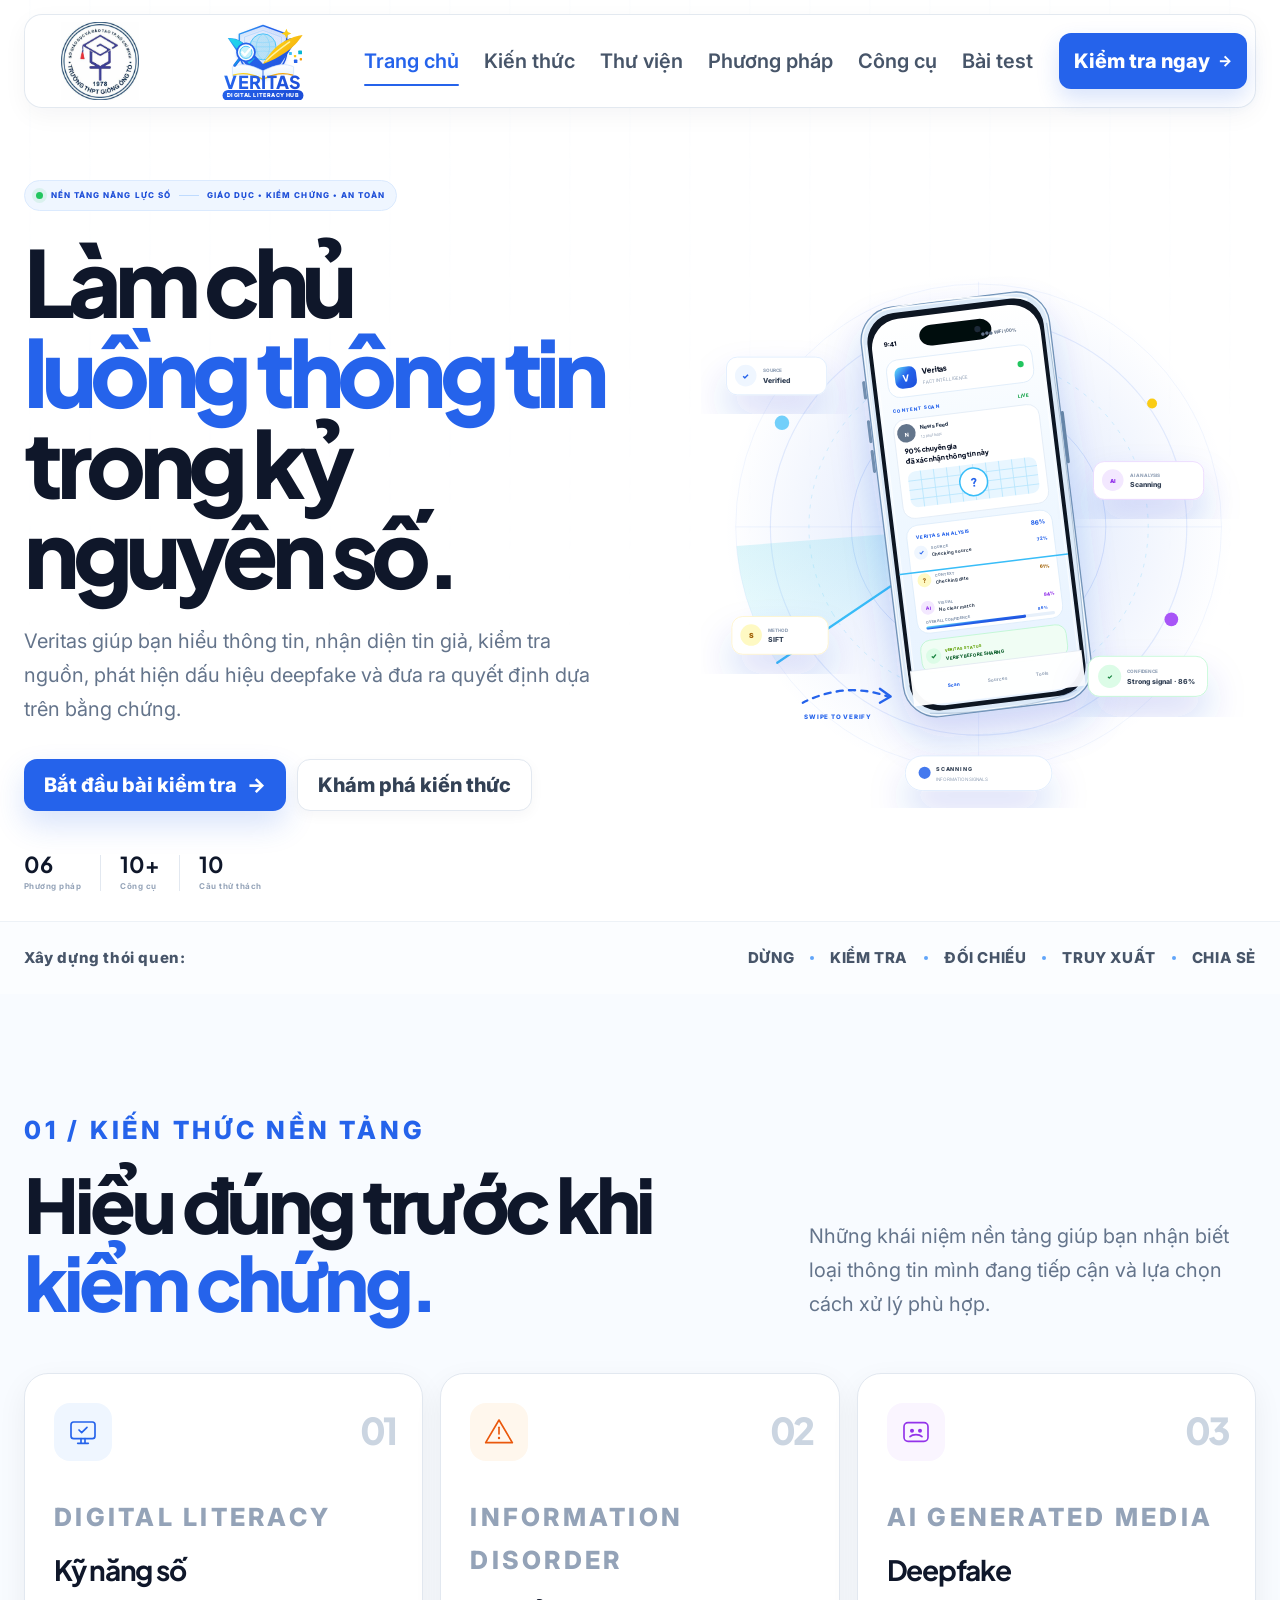
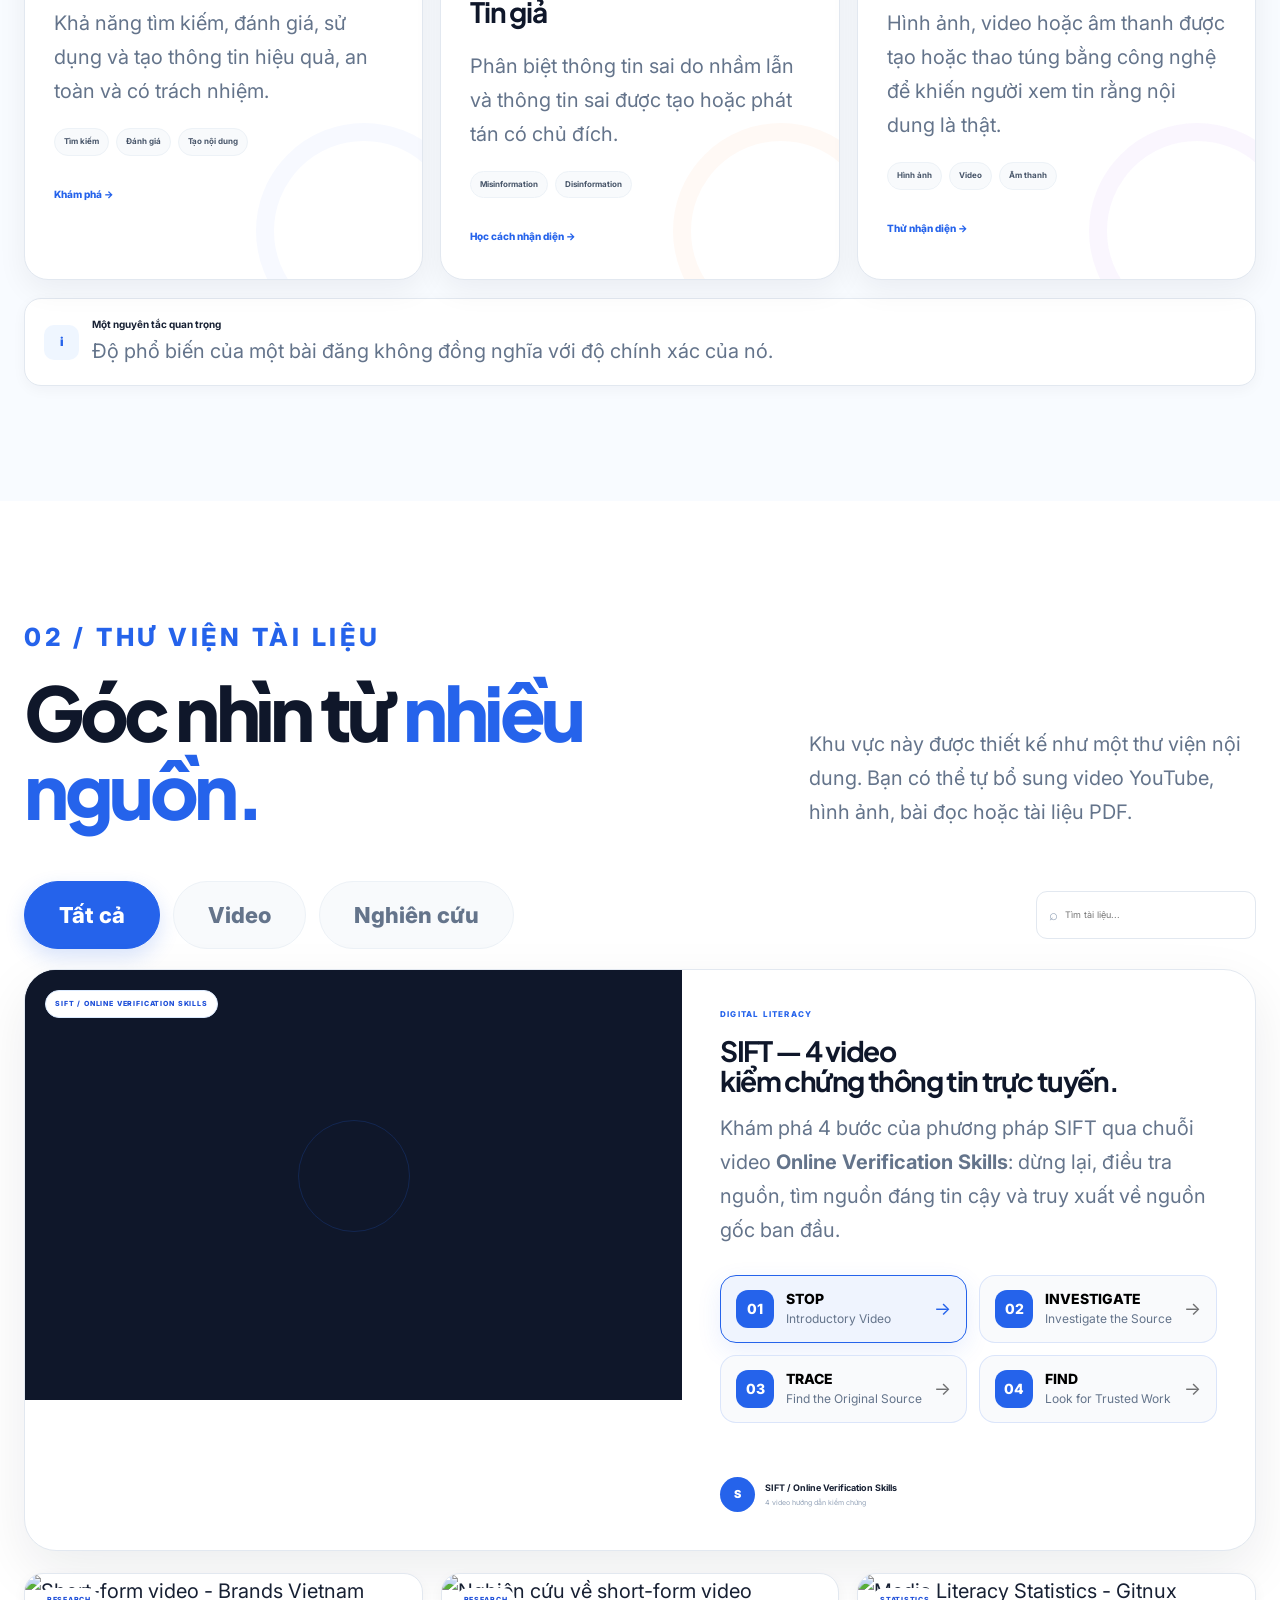
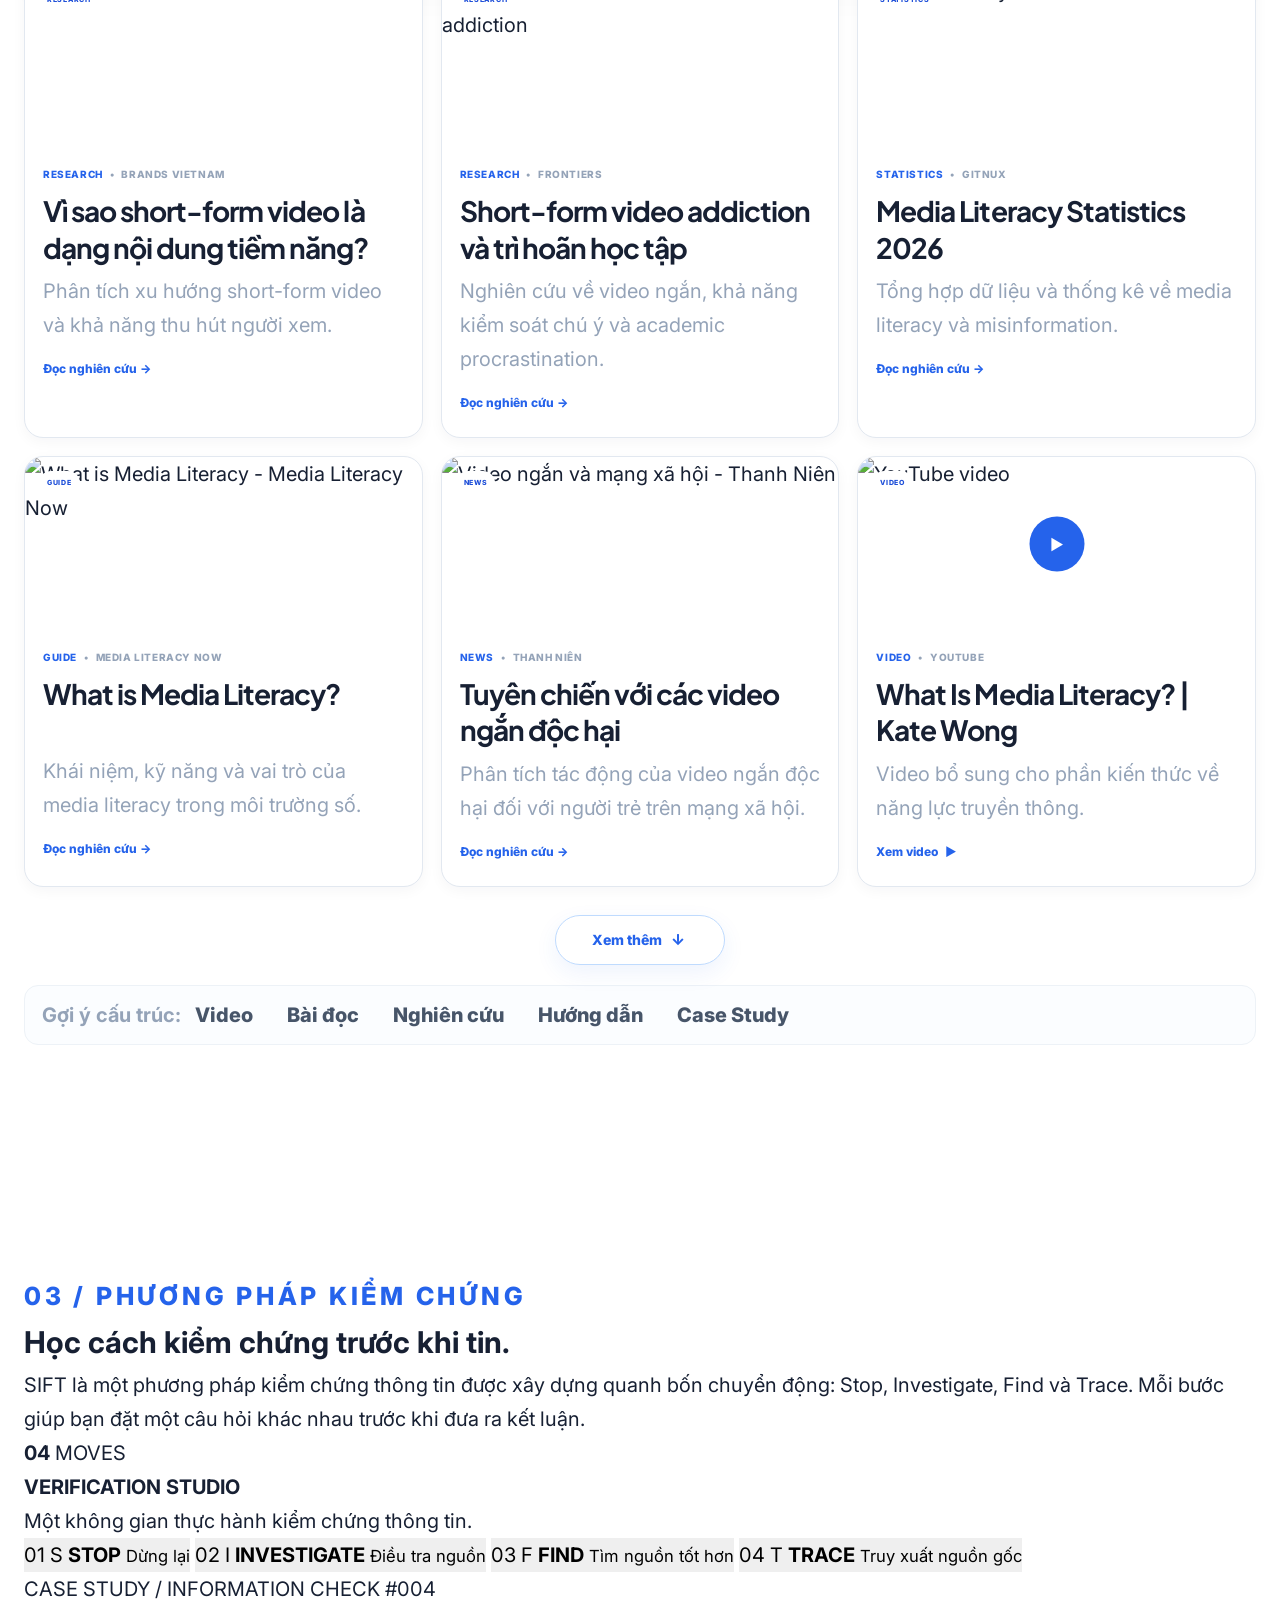
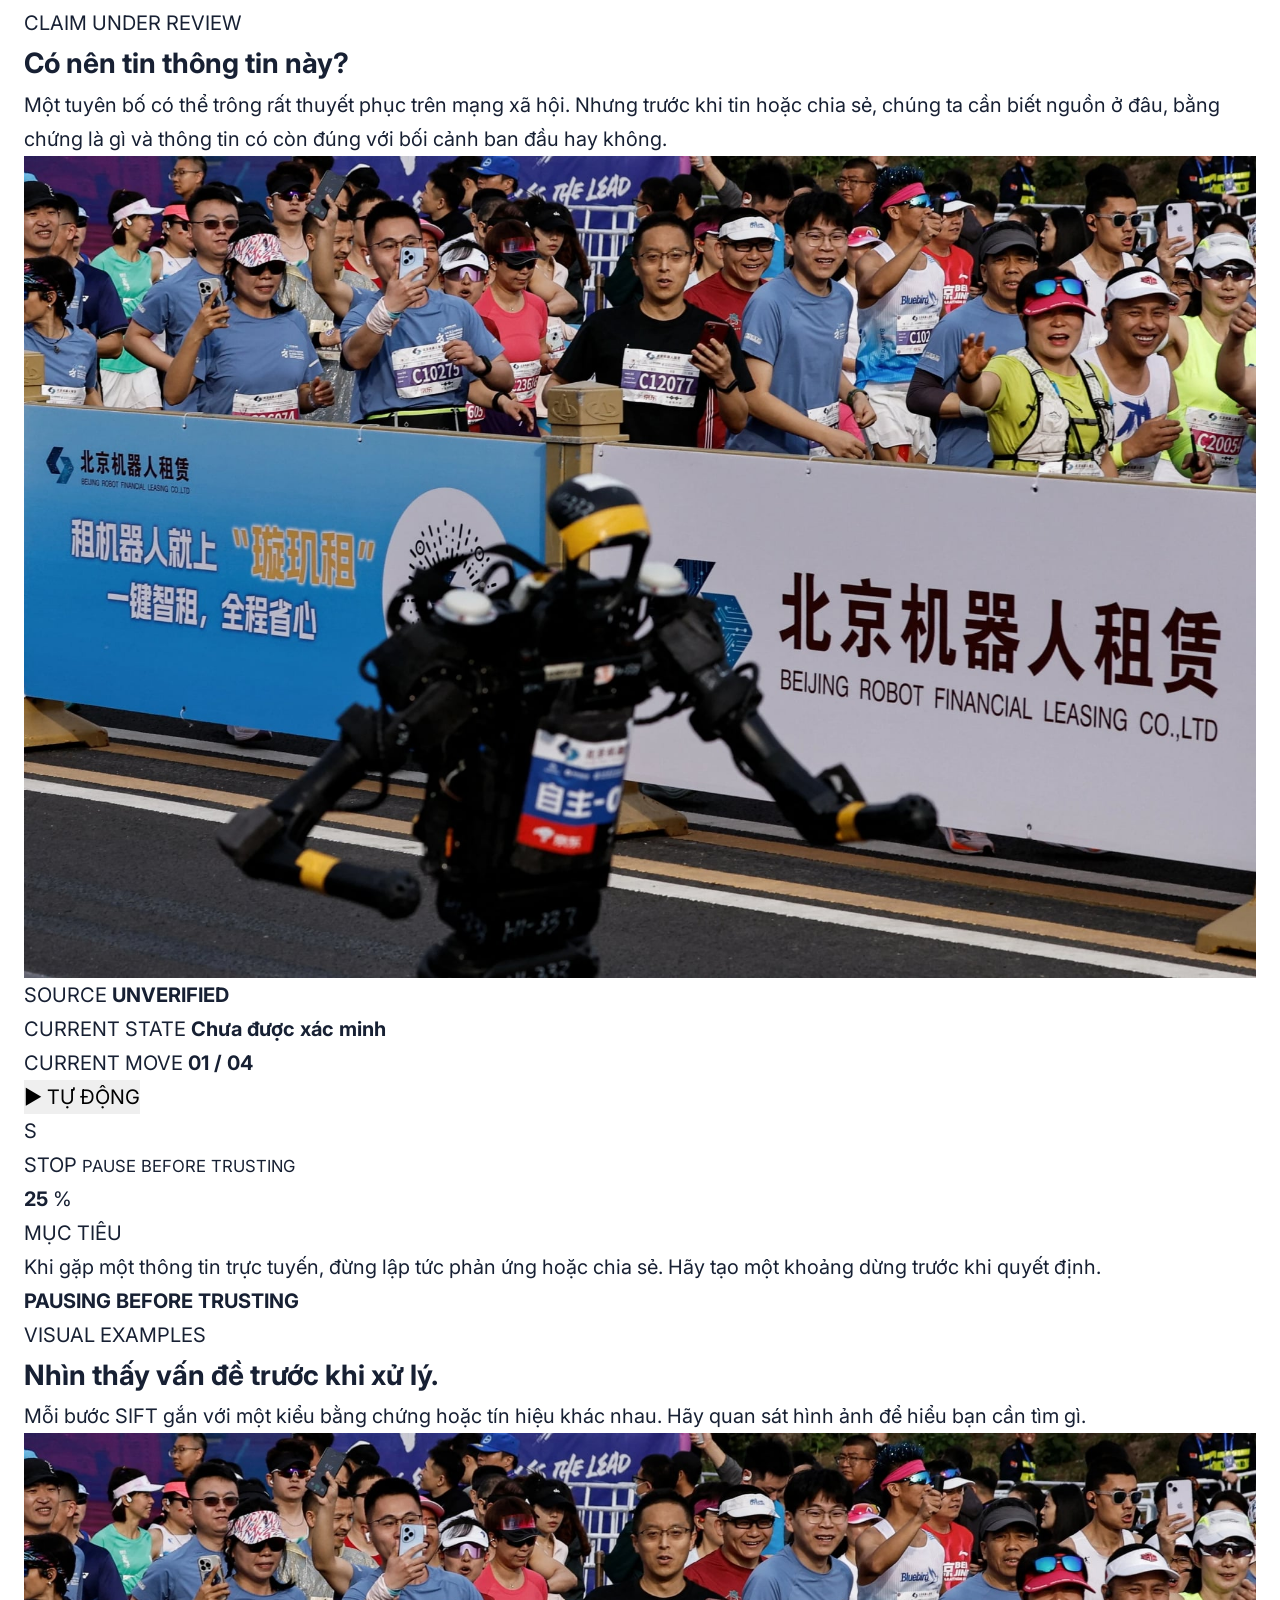
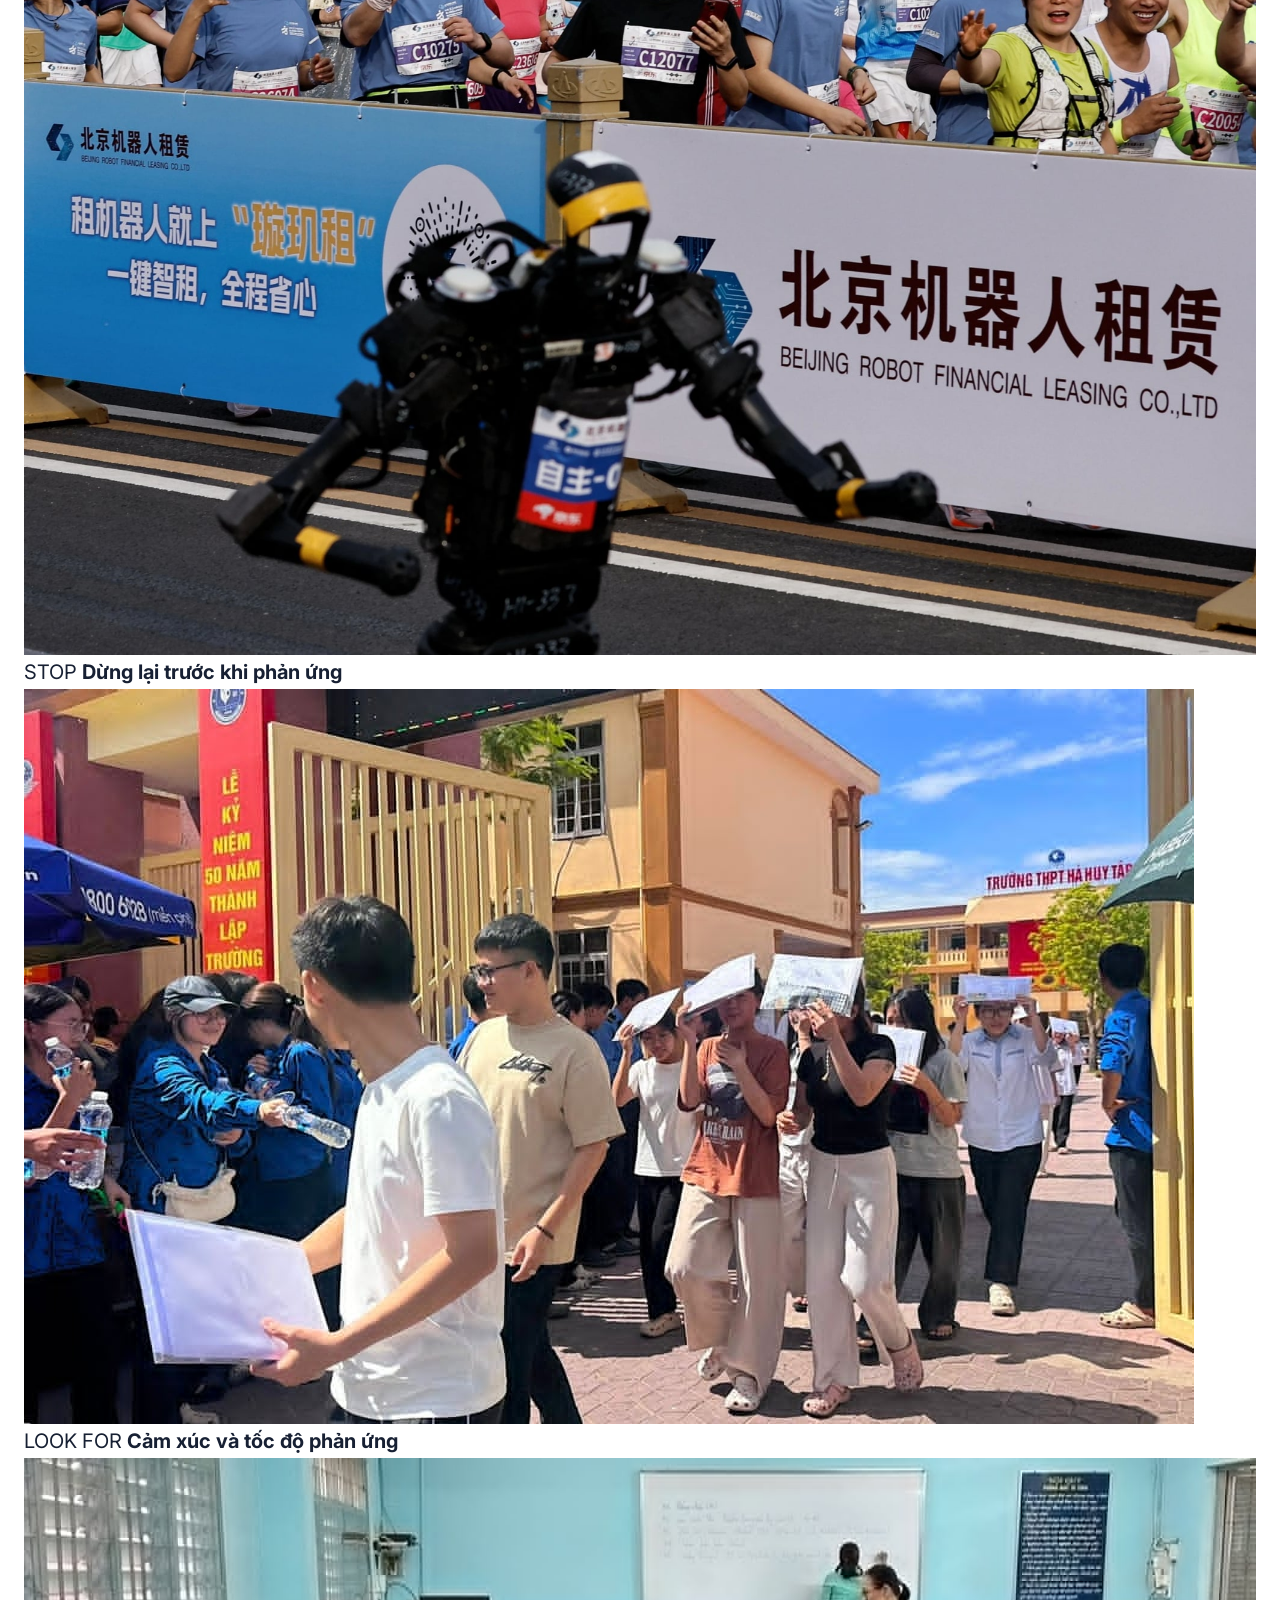
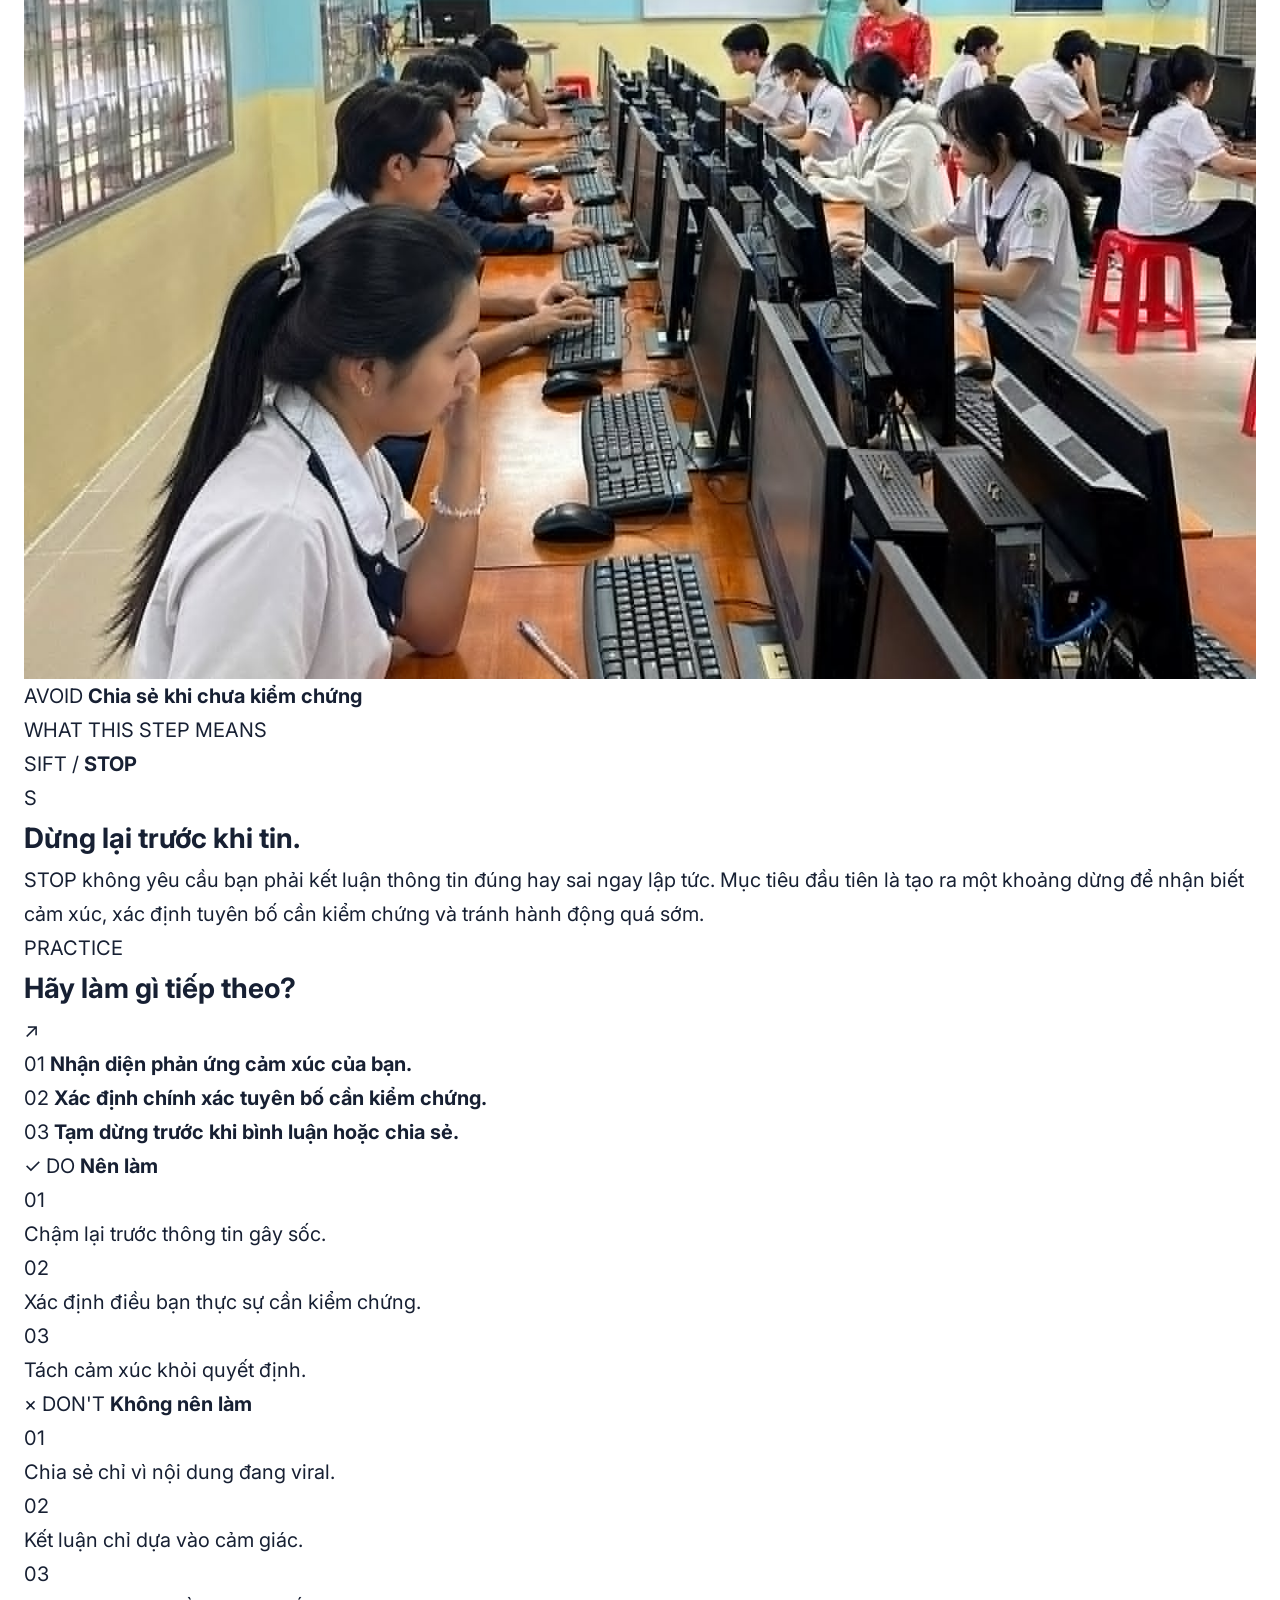
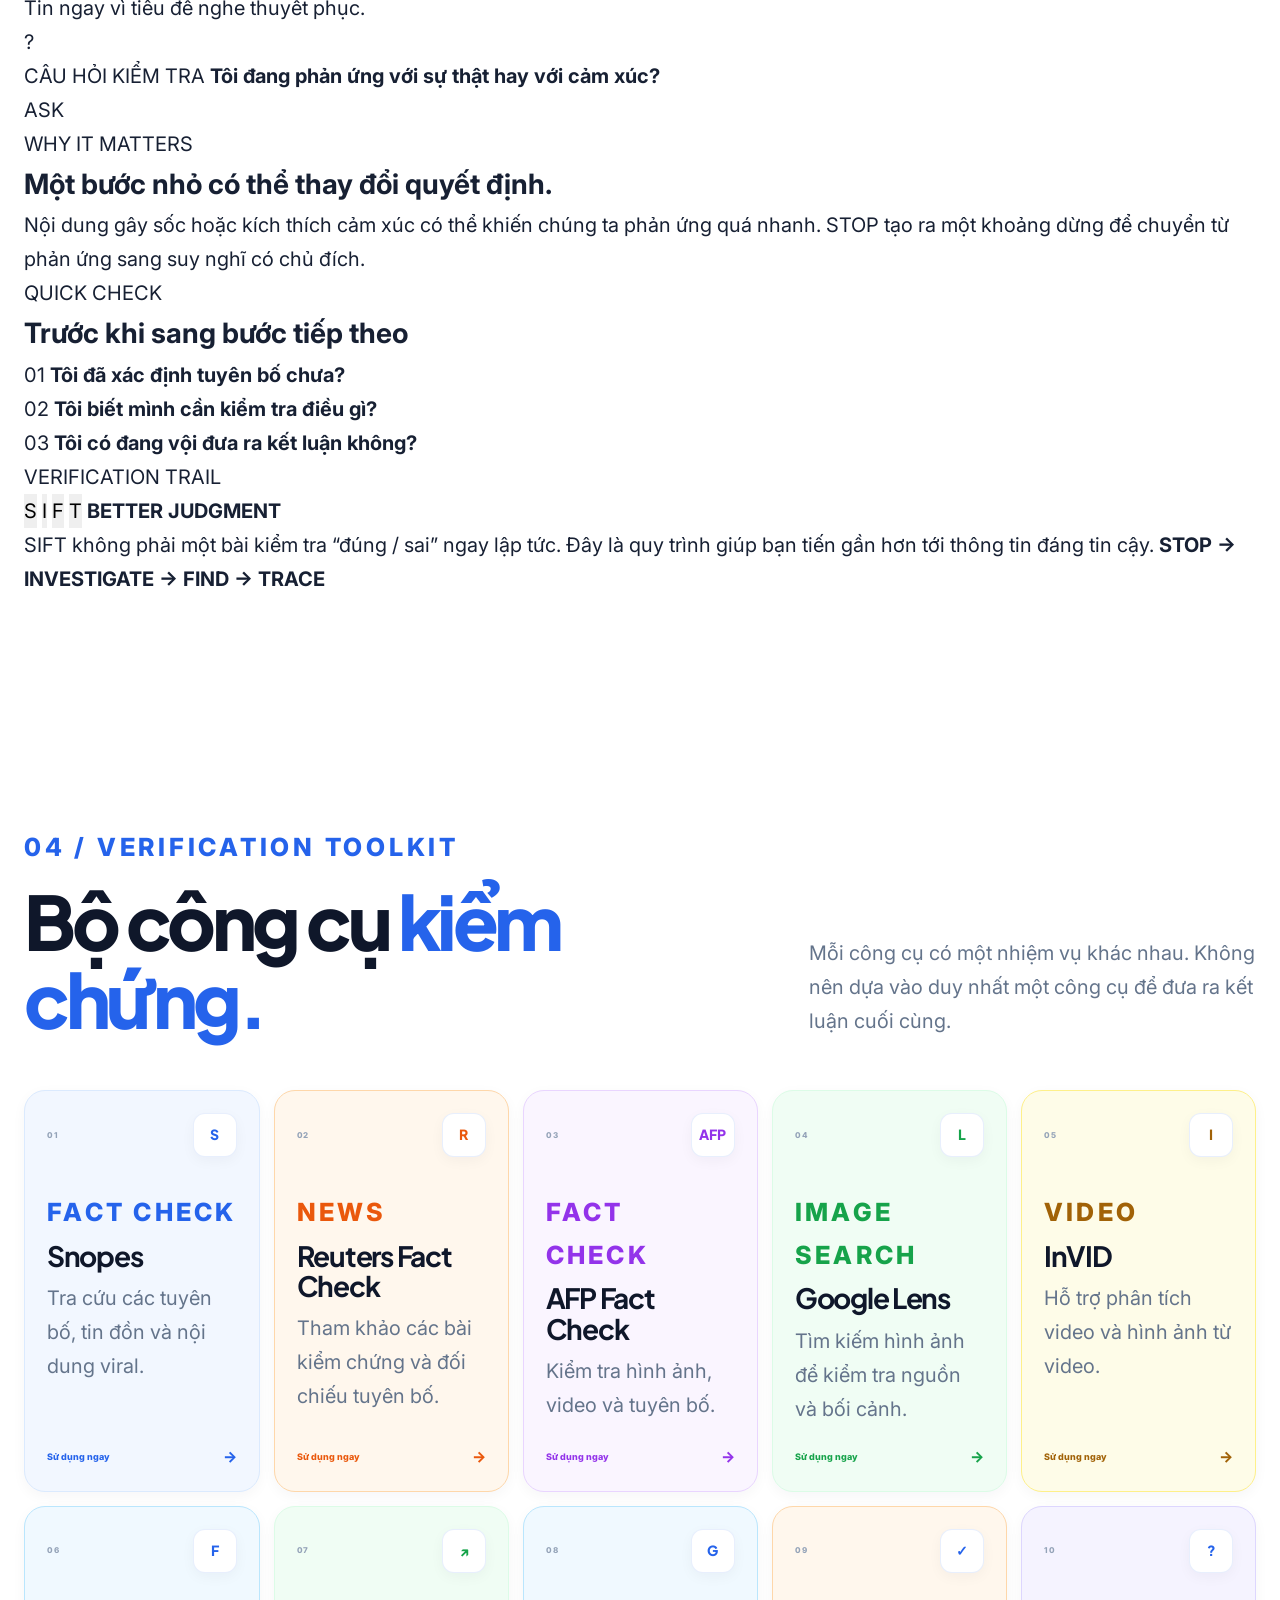
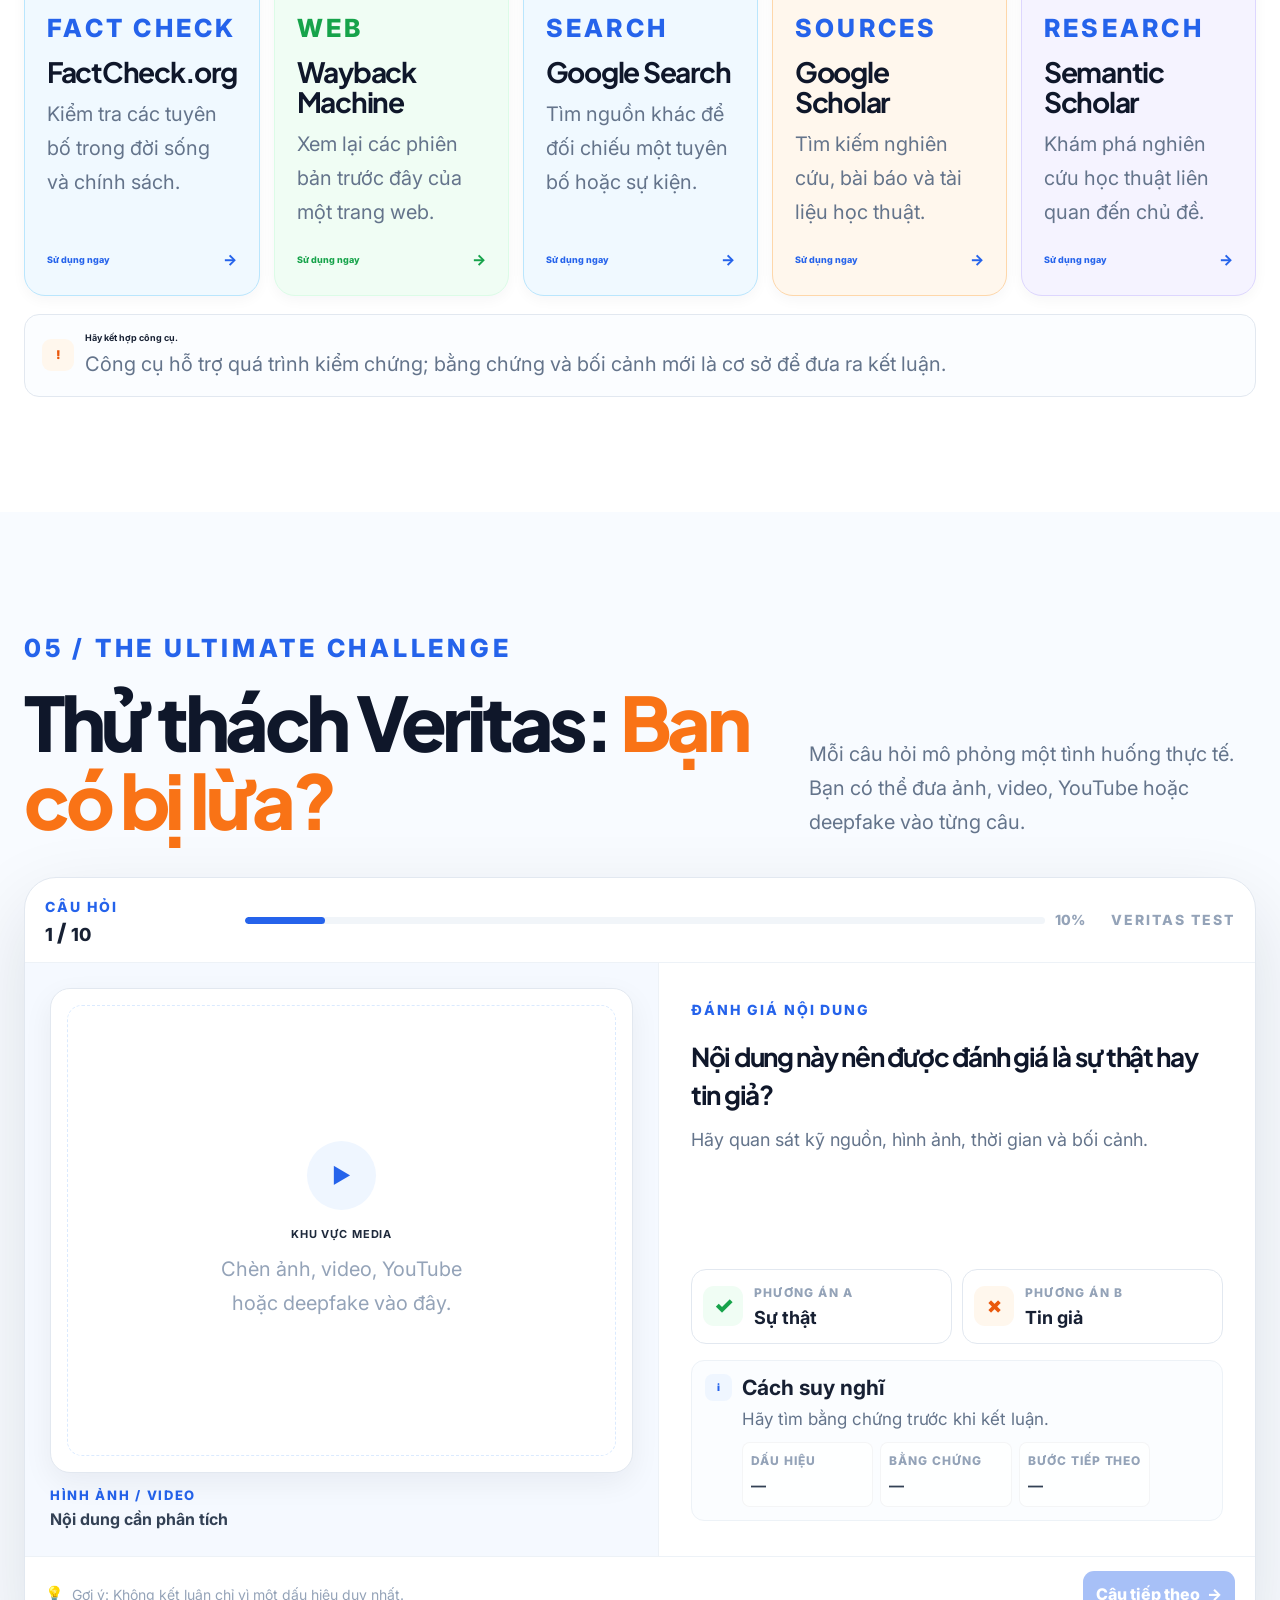
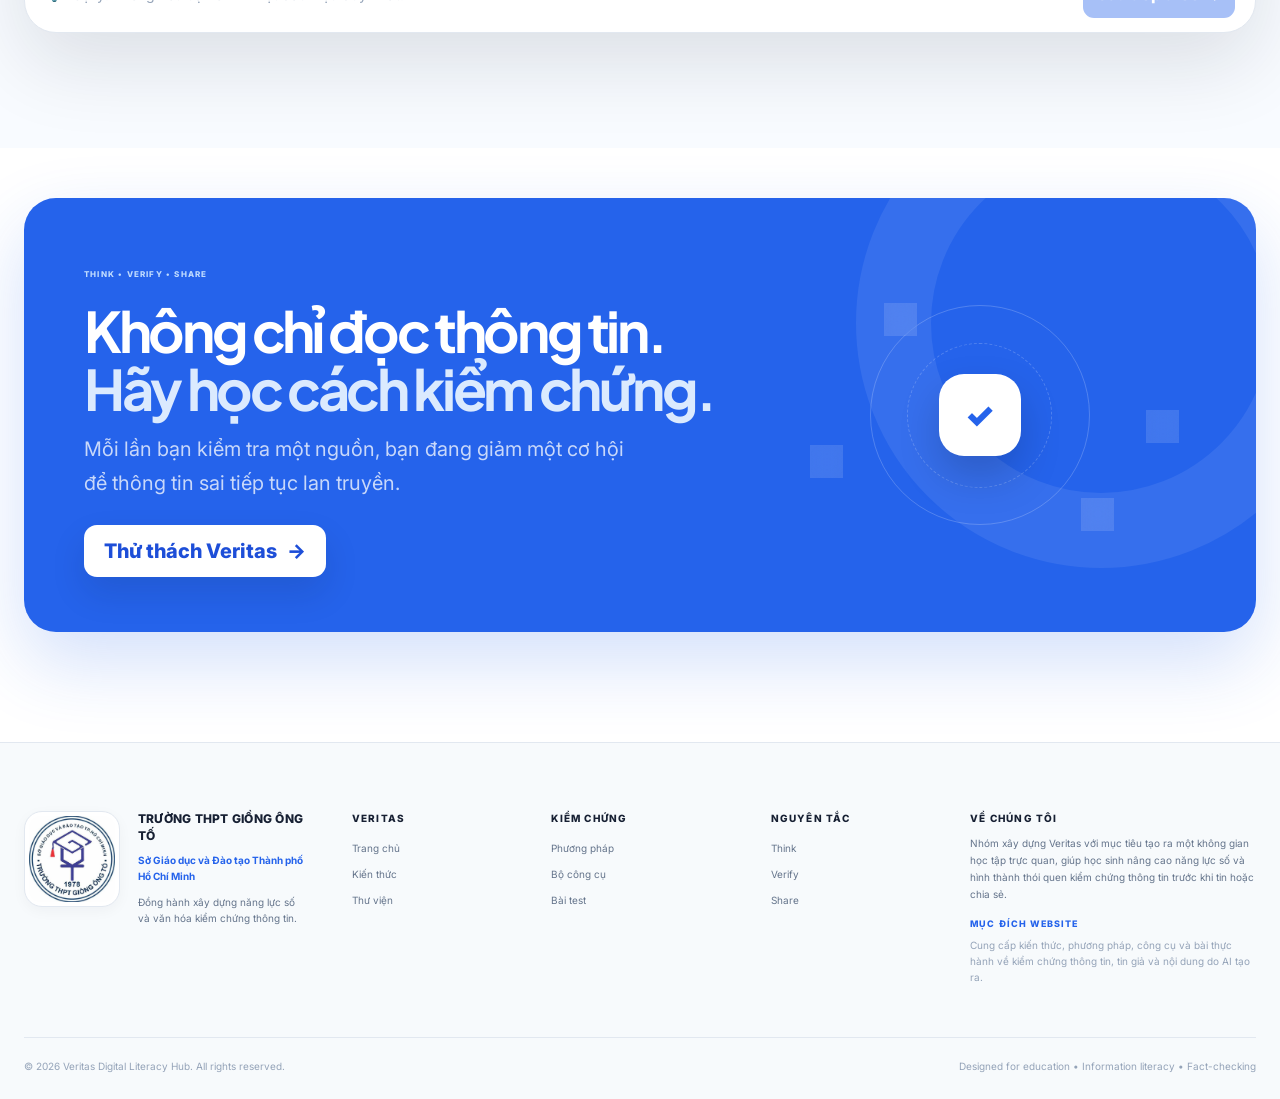
==== commit c5188567: "Update index.html" ====
--- a/index.html
+++ b/index.html
@@ -357,6 +357,295 @@
     width: 6px !important;
     height: 6px !important;
     flex: 0 0 6px !important;
+}
+/* =====================================================
+   SIFT FEATURED VIDEO SERIES
+===================================================== */
+
+.sift-featured {
+    overflow: hidden;
+}
+
+
+/* VIDEO AREA */
+
+/* =====================================================
+   SIFT FEATURED VIDEO — CĂN KHUNG CHUẨN 16:9
+===================================================== */
+
+.sift-featured {
+    overflow: hidden;
+}
+
+.sift-featured-media {
+    position: relative;
+
+    width: 100%;
+    min-width: 0;
+
+    padding: 0 !important;
+    overflow: hidden;
+
+    aspect-ratio: 16 / 9;
+
+    background: #0f172a;
+}
+
+
+/* XÓA các thành phần trang trí cũ trên khung video */
+
+.sift-featured-media .featured-media-pattern {
+    display: none !important;
+}
+
+.sift-featured-media .featured-video-icon {
+    display: none !important;
+}
+
+
+/* NHÃN FEATURED */
+
+.sift-featured-media .media-label {
+    position: absolute;
+
+    top: 18px;
+    left: 18px;
+
+    z-index: 10;
+}
+
+
+/* KHUNG CHỨA IFRAME */
+
+.sift-video-frame {
+    position: absolute;
+
+    inset: 0;
+
+    width: 100%;
+    height: 100%;
+
+    margin: 0;
+    padding: 0;
+
+    overflow: hidden;
+
+    background: #0f172a;
+}
+
+
+/* IFRAME YOUTUBE */
+
+.sift-video-frame iframe {
+    position: absolute;
+
+    top: 0;
+    left: 0;
+
+    display: block;
+
+    width: 100%;
+    height: 100%;
+
+    min-width: 100%;
+    min-height: 100%;
+
+    margin: 0;
+    padding: 0;
+
+    border: 0;
+}
+
+
+/* =====================================================
+   RESPONSIVE
+===================================================== */
+
+@media (max-width: 680px) {
+
+    .sift-featured-media {
+        aspect-ratio: 16 / 9;
+    }
+
+}
+
+@media (max-width: 420px) {
+
+    .sift-featured-media {
+        aspect-ratio: 16 / 9;
+    }
+
+}
+.sift-featured-media .media-label {
+    position: absolute;
+    top: 20px;
+    left: 20px;
+    z-index: 5;
+}
+
+.sift-video-frame {
+    width: 100%;
+    aspect-ratio: 16 / 9;
+    background: #0f172a;
+    overflow: hidden;
+}
+
+.sift-video-frame iframe {
+    display: block;
+    width: 100%;
+    height: 100%;
+    border: 0;
+}
+
+
+/* CONTENT */
+
+.sift-featured-content > h3 span {
+    display: block;
+}
+
+
+/* VIDEO SELECTOR */
+
+.sift-video-selector {
+    display: grid;
+    grid-template-columns: repeat(2, 1fr);
+    gap: 12px;
+    margin: 28px 0 30px;
+}
+
+.sift-video-item {
+    display: flex;
+    align-items: center;
+    gap: 12px;
+
+    width: 100%;
+    padding: 14px 15px;
+
+    border: 1px solid rgba(37, 99, 235, 0.14);
+    border-radius: 16px;
+
+    background: rgba(248, 250, 252, 0.85);
+
+    cursor: pointer;
+    text-align: left;
+
+    transition:
+        transform 0.2s ease,
+        border-color 0.2s ease,
+        box-shadow 0.2s ease,
+        background 0.2s ease;
+}
+
+.sift-video-item:hover {
+    transform: translateY(-2px);
+    border-color: rgba(37, 99, 235, 0.35);
+    box-shadow: 0 10px 25px rgba(15, 23, 42, 0.08);
+}
+
+.sift-video-item.active {
+    border-color: #2563EB;
+    background: rgba(37, 99, 235, 0.07);
+    box-shadow: 0 8px 24px rgba(37, 99, 235, 0.10);
+}
+
+
+/* NUMBER */
+
+.sift-video-number {
+    flex: 0 0 38px;
+
+    width: 38px;
+    height: 38px;
+
+    display: grid;
+    place-items: center;
+
+    border-radius: 12px;
+
+    background: #2563EB;
+    color: #ffffff;
+
+    font-size: 14px;
+    font-weight: 800;
+}
+
+
+/* TEXT */
+
+.sift-video-info {
+    display: flex;
+    flex-direction: column;
+    min-width: 0;
+}
+
+.sift-video-info strong {
+    font-size: 14px;
+    line-height: 1.2;
+    font-weight: 800;
+}
+
+.sift-video-info small {
+    margin-top: 3px;
+
+    font-size: 12px;
+    line-height: 1.35;
+
+    color: #64748b;
+
+    white-space: nowrap;
+    overflow: hidden;
+    text-overflow: ellipsis;
+}
+
+
+/* ARROW */
+
+.sift-video-arrow {
+    margin-left: auto;
+    font-size: 18px;
+    opacity: 0.55;
+}
+
+
+/* ACTIVE ITEM */
+
+.sift-video-item.active .sift-video-number {
+    background: #2563EB;
+}
+
+.sift-video-item.active .sift-video-arrow {
+    opacity: 1;
+    color: #2563EB;
+}
+
+
+/* RESPONSIVE */
+
+@media (max-width: 680px) {
+
+    .sift-video-selector {
+        grid-template-columns: 1fr;
+    }
+
+    .sift-video-item {
+        padding: 13px 14px;
+    }
+
+}
+
+@media (max-width: 420px) {
+
+    .sift-video-frame {
+        aspect-ratio: 16 / 10;
+    }
+
+    .sift-video-number {
+        flex-basis: 34px;
+        width: 34px;
+        height: 34px;
+    }
+
 }
     </style>
 </head>
@@ -3192,88 +3481,176 @@
         </div>
 
 
-        <!-- FEATURED RESOURCE -->
-
-        <article class="featured-resource">
-
-            <div class="featured-media">
-
-                <div class="media-label">
-                    FEATURED
-                </div>
-
-                <div class="featured-media-pattern"></div>
-
-                <div class="featured-video-icon">
-                    ▶
-                </div>
-
-                <div class="featured-media-text">
+       <!-- =====================================================
+     FEATURED RESOURCE — SIFT VIDEO SERIES
+===================================================== -->
+
+<article class="featured-resource sift-featured">
+
+    <!-- =================================================
+         VIDEO PLAYER
+    ================================================== -->
+
+    <div class="featured-media sift-featured-media">
+
+        <div class="media-label">
+            SIFT / ONLINE VERIFICATION SKILLS
+        </div>
+
+        <div class="sift-video-frame">
+            <iframe
+                id="siftFeaturedVideo"
+                src="https://www.youtube.com/embed/yBU2sDlUbp8?playsinline=1&rel=0"
+                title="Online Verification Skills — Video 1: Introductory Video"
+                loading="lazy"
+                allow="accelerometer; autoplay; clipboard-write; encrypted-media; gyroscope; picture-in-picture; web-share"
+                allowfullscreen
+            ></iframe>
+        </div>
+
+    </div>
+
+
+    <!-- =================================================
+         FEATURED CONTENT
+    ================================================== -->
+
+    <div class="featured-content sift-featured-content">
+
+        <span class="featured-category">
+            DIGITAL LITERACY
+        </span>
+
+        <h3>
+            SIFT — 4 video
+            <span>kiểm chứng thông tin trực tuyến.</span>
+        </h3>
+
+        <p>
+            Khám phá 4 bước của phương pháp SIFT qua
+            chuỗi video <strong>Online Verification Skills</strong>:
+            dừng lại, điều tra nguồn, tìm nguồn đáng tin cậy
+            và truy xuất về nguồn gốc ban đầu.
+        </p>
+
+
+        <!-- =================================================
+             SIFT VIDEO SELECTOR
+        ================================================== -->
+
+        <div class="sift-video-selector">
+
+            <button
+                type="button"
+                class="sift-video-item active"
+                data-sift-video="yBU2sDlUbp8"
+                data-sift-title="Online Verification Skills — Video 1: Introductory Video"
+            >
+                <span class="sift-video-number">01</span>
+
+                <span class="sift-video-info">
+                    <strong>STOP</strong>
                     <small>
-                        VIDEO / TÀI LIỆU NỔI BẬT
+                        Introductory Video
                     </small>
-
-                    <strong>
-                        Khu vực chèn video YouTube
-                        hoặc nội dung media
-                    </strong>
-                </div>
-
+                </span>
+
+                <span class="sift-video-arrow">
+                    →
+                </span>
+            </button>
+
+
+            <button
+                type="button"
+                class="sift-video-item"
+                data-sift-video="hB6qjIxKltA"
+                data-sift-title="Online Verification Skills — Video 2: Investigate the Source"
+            >
+                <span class="sift-video-number">02</span>
+
+                <span class="sift-video-info">
+                    <strong>INVESTIGATE</strong>
+                    <small>
+                        Investigate the Source
+                    </small>
+                </span>
+
+                <span class="sift-video-arrow">
+                    →
+                </span>
+            </button>
+
+
+            <button
+                type="button"
+                class="sift-video-item"
+                data-sift-video="tRZ-N3OvvUs"
+                data-sift-title="Online Verification Skills — Video 3: Find the Original Source"
+            >
+                <span class="sift-video-number">03</span>
+
+                <span class="sift-video-info">
+                    <strong>TRACE</strong>
+                    <small>
+                        Find the Original Source
+                    </small>
+                </span>
+
+                <span class="sift-video-arrow">
+                    →
+                </span>
+            </button>
+
+
+            <button
+                type="button"
+                class="sift-video-item"
+                data-sift-video="wJG7kFmS0FE"
+                data-sift-title="Online Verification Skills — Video 4: Look for Trusted Work"
+            >
+                <span class="sift-video-number">04</span>
+
+                <span class="sift-video-info">
+                    <strong>FIND</strong>
+                    <small>
+                        Look for Trusted Work
+                    </small>
+                </span>
+
+                <span class="sift-video-arrow">
+                    →
+                </span>
+            </button>
+
+        </div>
+
+
+        <!-- =================================================
+             SOURCE
+        ================================================== -->
+
+        <div class="featured-source">
+
+            <span class="source-circle">
+                S
+            </span>
+
+            <div>
+                <strong>
+                    SIFT / Online Verification Skills
+                </strong>
+
+                <small>
+                    4 video hướng dẫn kiểm chứng
+                </small>
             </div>
 
-
-            <div class="featured-content">
-
-                <span class="featured-category">
-                    DIGITAL LITERACY
-                </span>
-
-                <h3>
-                    Hiểu thông tin trước khi
-                    quyết định tin hay chia sẻ.
-                </h3>
-
-                <p>
-                    Đây là khu vực dành cho video hoặc
-                    tài liệu quan trọng nhất của chủ đề.
-                    Bạn có thể thay phần minh họa bằng
-                    iframe YouTube bất kỳ lúc nào.
-                </p>
-
-
-                 <div class="featured-source">
-
-                 <span class="source-circle">
-                        V
-                </span>
-
-                    <div>
-
-                        <strong>
-                            Veritas Library
-                        </strong>
-
-                        <small>
-                            Khu vực nội dung nổi bật
-                        </small>
-
-                    </div>
-
-                </div>
-
-
-                <button
-                    class="button primary-button featured-button"
-                    id="featuredOpen"
-                >
-                    Mở nội dung
-                    <span>→</span>
-                </button>
-
-            </div>
-
-        </article>
-
+        </div>
+
+    </div>
+
+</article>
 <!-- RESOURCE GRID -->
 
 <div
@@ -3794,6 +4171,544 @@
         </div>
 
     </article>
+    <!-- =================================================
+         10 — CRITICAL THINKING
+    ================================================== -->
+
+    <article
+        class="resource-card"
+        data-category="video"
+        data-search="critical thinking tư duy phản biện định nghĩa câu hỏi phản biện kỹ năng tư duy"
+    >
+
+        <div class="resource-cover">
+
+            <img
+                src="https://i.ytimg.com/vi/UjbKZvPw1MU/maxresdefault.jpg"
+                alt="Tư duy phản biện - Critical Thinking"
+                loading="lazy"
+            >
+
+            <span class="cover-label">
+                VIDEO
+            </span>
+
+            <div class="cover-play">
+                ▶
+            </div>
+
+        </div>
+
+        <div class="resource-body">
+
+            <div class="resource-meta">
+                <span>VIDEO</span>
+                <span>•</span>
+                <span>CRITICAL THINKING</span>
+            </div>
+
+            <h3>
+                Tư duy phản biện:
+                Định nghĩa & 3 cách đặt câu hỏi
+            </h3>
+
+            <p>
+                Giới thiệu khái niệm tư duy phản biện
+                và cách đặt câu hỏi để đánh giá thông tin.
+            </p>
+
+            <button
+                class="resource-link"
+                type="button"
+                data-resource-type="youtube"
+                data-resource-url="https://www.youtube.com/embed/UjbKZvPw1MU"
+            >
+                Xem video
+                <span>▶</span>
+            </button>
+
+        </div>
+
+    </article>
+
+
+    <!-- =================================================
+         11 — CRITICAL THINKING PRACTICE
+    ================================================== -->
+
+    <article
+        class="resource-card"
+        data-category="video"
+        data-search="critical thinking tư duy biện luận luyện tập phản biện cách luyện tập"
+    >
+
+        <div class="resource-cover">
+
+            <img
+                src="https://i.ytimg.com/vi/6HP5mg91ETU/maxresdefault.jpg"
+                alt="Tư duy biện luận - Critical Thinking"
+                loading="lazy"
+            >
+
+            <span class="cover-label">
+                VIDEO
+            </span>
+
+            <div class="cover-play">
+                ▶
+            </div>
+
+        </div>
+
+        <div class="resource-body">
+
+            <div class="resource-meta">
+                <span>VIDEO</span>
+                <span>•</span>
+                <span>CRITICAL THINKING</span>
+            </div>
+
+            <h3>
+                Tư duy biện luận:
+                Cách luyện tập phản biện
+            </h3>
+
+            <p>
+                Video tập trung vào cách rèn luyện
+                khả năng suy luận và phản biện.
+            </p>
+
+            <button
+                class="resource-link"
+                type="button"
+                data-resource-type="youtube"
+                data-resource-url="https://www.youtube.com/embed/6HP5mg91ETU"
+            >
+                Xem video
+                <span>▶</span>
+            </button>
+
+        </div>
+
+    </article>
+
+
+    <!-- =================================================
+         12 — CRITICAL THINKING
+    ================================================== -->
+
+    <article
+        class="resource-card"
+        data-category="video"
+        data-search="tư duy phản biện critical thinking phân tích đánh giá thông tin"
+    >
+
+        <div class="resource-cover">
+
+            <img
+                src="https://i.ytimg.com/vi/pNKRExRmvBQ/maxresdefault.jpg"
+                alt="Tư duy phản biện"
+                loading="lazy"
+            >
+
+            <span class="cover-label">
+                VIDEO
+            </span>
+
+            <div class="cover-play">
+                ▶
+            </div>
+
+        </div>
+
+        <div class="resource-body">
+
+            <div class="resource-meta">
+                <span>VIDEO</span>
+                <span>•</span>
+                <span>CRITICAL THINKING</span>
+            </div>
+
+            <h3>
+                Tư duy phản biện
+            </h3>
+
+            <p>
+                Nội dung bổ sung cho kỹ năng phân tích,
+                đặt câu hỏi và đánh giá thông tin.
+            </p>
+
+            <button
+                class="resource-link"
+                type="button"
+                data-resource-type="youtube"
+                data-resource-url="https://www.youtube.com/embed/pNKRExRmvBQ"
+            >
+                Xem video
+                <span>▶</span>
+            </button>
+
+        </div>
+
+    </article>
+
+<!-- =================================================
+     13 — TIN AI? | VTV24
+================================================== -->
+
+<article
+    class="resource-card"
+    data-category="video"
+    data-search="tin AI VTV24 phòng chống tin giả chiến dịch AI fake news kiểm chứng thông tin"
+>
+
+    <div class="resource-cover">
+
+        <img
+            src="https://i.ytimg.com/vi/FQWuU-AKAMg/maxresdefault.jpg"
+            alt="Chung tay phòng chống tin giả cùng chiến dịch TIN AI? - VTV24"
+            loading="lazy"
+        >
+
+        <span class="cover-label">
+            VIDEO
+        </span>
+
+        <div class="cover-play">
+            ▶
+        </div>
+
+    </div>
+
+    <div class="resource-body">
+
+        <div class="resource-meta">
+            <span>VIDEO</span>
+            <span>•</span>
+            <span>VTV24</span>
+        </div>
+
+        <h3>
+            Chung tay phòng chống tin giả
+            cùng chiến dịch “TIN AI?”
+        </h3>
+
+        <p>
+            Video của VTV24 giới thiệu chiến dịch “TIN AI?”,
+            nhằm nâng cao nhận thức về tin giả và khuyến khích
+            người dùng chủ động kiểm chứng thông tin trong thời đại AI.
+        </p>
+
+        <button
+            class="resource-link"
+            type="button"
+            data-resource-type="youtube"
+            data-resource-url="https://www.youtube.com/embed/FQWuU-AKAMg"
+        >
+            Xem video
+            <span>▶</span>
+        </button>
+
+    </div>
+
+</article>
+
+<!-- =================================================
+     14 — MEDIA MANIPULATION
+===================================================== -->
+
+<article
+    class="resource-card"
+    data-category="video"
+    data-search="truyền thông thao túng media manipulation tin giả thông tin Phạm Hoàng Beyond Limits"
+>
+
+    <div class="resource-cover">
+
+        <img
+            src="https://i.ytimg.com/vi/lLP7xbx8zaE/maxresdefault.jpg"
+            alt="Làm thế nào để không bị truyền thông thao túng - Phạm Hoàng"
+            loading="lazy"
+        >
+
+        <span class="cover-label">
+            VIDEO
+        </span>
+
+        <div class="cover-play">
+            ▶
+        </div>
+
+    </div>
+
+    <div class="resource-body">
+
+        <div class="resource-meta">
+            <span>VIDEO</span>
+            <span>•</span>
+            <span>BEYOND LIMITS</span>
+        </div>
+
+        <h3>
+            Làm thế nào để không bị
+            truyền thông thao túng?
+        </h3>
+
+        <p>
+            Video của Phạm Hoàng phân tích cách truyền thông
+            có thể tác động đến cách chúng ta tiếp nhận,
+            đánh giá và phản ứng với thông tin.
+        </p>
+
+        <button
+            class="resource-link"
+            type="button"
+            data-resource-type="youtube"
+            data-resource-url="https://www.youtube.com/embed/lLP7xbx8zaE"
+        >
+            Xem video
+            <span>▶</span>
+        </button>
+
+    </div>
+
+</article>
+
+<!-- =================================================
+     15 — SÓNG TRẺ
+===================================================== -->
+
+<article
+    class="resource-card"
+    data-category="research"
+    data-search="nội dung nhanh mạng xã hội bạn trẻ TikTok reels short form video tập trung"
+>
+
+    <div class="resource-cover">
+
+        <div class="cover-document">
+
+            <span></span>
+            <span></span>
+            <span></span>
+            <span></span>
+
+        </div>
+
+        <span class="cover-label">
+            RESEARCH
+        </span>
+
+    </div>
+
+    <div class="resource-body">
+
+        <div class="resource-meta">
+            <span>RESEARCH</span>
+            <span>•</span>
+            <span>SÓNG TRẺ</span>
+        </div>
+
+        <h3>
+            Hệ quả của “nội dung nhanh”
+            trên mạng xã hội với bạn trẻ
+        </h3>
+
+        <p>
+            Phân tích ảnh hưởng của nội dung ngắn đến
+            thời gian sử dụng mạng xã hội, khả năng tập trung
+            và thói quen tiếp nhận thông tin của người trẻ.
+        </p>
+
+        <button
+            class="resource-link"
+            type="button"
+            data-resource-type="research"
+            data-resource-url="https://songtre.com.vn/he-qua-cua-%E2%80%9Cnoi-dung-nhanh%E2%80%9D-tren-mang-xa-hoi-voi-ban-tre-p29418.html"
+        >
+            Đọc nghiên cứu →
+        </button>
+
+    </div>
+
+</article>
+
+<!-- =================================================
+     16 — LATERAL READING
+===================================================== -->
+
+<article
+    class="resource-card"
+    data-category="research"
+    data-search="lateral reading đọc ngang đánh giá thông tin digital information credibility Wineburg McGrew Stanford"
+>
+
+    <div class="resource-cover">
+
+        <div class="cover-document">
+
+            <span></span>
+            <span></span>
+            <span></span>
+            <span></span>
+
+        </div>
+
+        <span class="cover-label">
+            RESEARCH
+        </span>
+
+    </div>
+
+    <div class="resource-body">
+
+        <div class="resource-meta">
+            <span>RESEARCH</span>
+            <span>•</span>
+            <span>SSRN / STANFORD</span>
+        </div>
+
+        <h3>
+            Lateral Reading:
+            Reading Less and Learning More
+        </h3>
+
+        <p>
+            Nghiên cứu về cách đánh giá độ tin cậy của
+            thông tin trực tuyến và phương pháp đọc ngang
+            được các fact-checker sử dụng.
+        </p>
+
+        <button
+            class="resource-link"
+            type="button"
+            data-resource-type="research"
+            data-resource-url="https://papers.ssrn.com/sol3/papers.cfm?abstract_id=3048994"
+        >
+            Đọc nghiên cứu →
+        </button>
+
+    </div>
+
+</article>
+
+<!-- =================================================
+     17 — VOV
+===================================================== -->
+
+<article
+    class="resource-card"
+    data-category="research"
+    data-search="VOV tin giả thông tin sai sự thật không gian mạng nhận diện ngăn chặn deepfake giới trẻ"
+>
+
+    <div class="resource-cover">
+
+        <div class="cover-document">
+
+            <span></span>
+            <span></span>
+            <span></span>
+            <span></span>
+
+        </div>
+
+        <span class="cover-label">
+            GUIDE
+        </span>
+
+    </div>
+
+    <div class="resource-body">
+
+        <div class="resource-meta">
+            <span>GUIDE</span>
+            <span>•</span>
+            <span>VOV</span>
+        </div>
+
+        <h3>
+            Chủ động nhận diện,
+            ngăn chặn tin giả trên không gian mạng
+        </h3>
+
+        <p>
+            Phân tích nguy cơ tin giả, thông tin sai sự thật
+            và sự cần thiết của kỹ năng nhận diện, sàng lọc
+            trước khi tiếp nhận hoặc chia sẻ thông tin.
+        </p>
+
+        <button
+            class="resource-link"
+            type="button"
+            data-resource-type="research"
+            data-resource-url="https://vov.vn/chinh-tri/chu-dong-nhan-dien-ngan-chan-tin-gia-tren-khong-gian-mang-post1294844.vov"
+        >
+            Đọc nghiên cứu →
+        </button>
+
+    </div>
+
+</article>
+
+<!-- =================================================
+     18 — UNESCO
+===================================================== -->
+
+<article
+    class="resource-card"
+    data-category="research"
+    data-search="UNESCO media information literacy MIL policies education digital literacy misinformation critical thinking"
+>
+
+    <div class="resource-cover">
+
+        <img
+            src="https://www.unesco.org/sites/default/files/styles/paragraph_medium_desktop/article/2025-10/shutterstock_667978993.jpg.webp?itok=ej9pIox9"
+            alt="UNESCO Media and Information Literacy"
+            loading="lazy"
+        >
+
+        <span class="cover-label">
+            UNESCO
+        </span>
+
+    </div>
+
+    <div class="resource-body">
+
+        <div class="resource-meta">
+            <span>RESEARCH</span>
+            <span>•</span>
+            <span>UNESCO</span>
+        </div>
+
+        <h3>
+            New UNESCO Issue Brief:
+            Global Gaps in Media and Information Literacy
+        </h3>
+
+        <p>
+            Phân tích khoảng cách toàn cầu trong chính sách
+            và giáo dục Media and Information Literacy,
+            đồng thời nhấn mạnh vai trò của tư duy phản biện
+            và năng lực số.
+        </p>
+
+        <button
+            class="resource-link"
+            type="button"
+            data-resource-type="research"
+            data-resource-url="https://www.unesco.org/en/articles/new-unesco-issue-brief-reveals-global-gaps-media-and-information-literacy-policies-and-education"
+        >
+            Đọc nghiên cứu →
+        </button>
+
+    </div>
+
+</article>
+
+
 
 </div>
         <!-- =================================================
@@ -3872,330 +4787,968 @@
 
 
 <!-- =====================================================
-     METHODS
+     SIFT — VERIFICATION STUDIO
 ===================================================== -->
 
 <section
-    class="section methods-section"
+    class="section sift-studio-section"
     id="methods"
 >
 
     <div class="container">
 
-        <div class="section-heading">
-
-            <div>
+
+        <!-- =================================================
+             INTRO
+        ================================================== -->
+
+        <div class="sift-studio-intro">
+
+            <div class="sift-studio-intro-copy">
 
                 <span class="section-kicker">
                     03 / PHƯƠNG PHÁP KIỂM CHỨNG
                 </span>
 
                 <h2>
-                    Không chỉ SIFT.
-                    <span>Nhiều cách để kiểm chứng.</span>
+                    Học cách kiểm chứng
+                    <span>trước khi tin.</span>
                 </h2>
 
+                <p>
+                    SIFT là một phương pháp kiểm chứng thông tin
+                    được xây dựng quanh bốn chuyển động:
+                    Stop, Investigate, Find và Trace.
+                    Mỗi bước giúp bạn đặt một câu hỏi khác nhau
+                    trước khi đưa ra kết luận.
+                </p>
+
             </div>
 
-            <p>
-                Bạn có thể sử dụng nhiều phương pháp
-                khác nhau tùy loại thông tin, mục đích
-                và bằng chứng cần kiểm tra.
+
+            <div class="sift-studio-intro-side">
+
+                <div class="sift-studio-index">
+                    <strong>
+                        04
+                    </strong>
+
+                    <span>
+                        MOVES
+                    </span>
+                </div>
+
+                <div>
+
+                    <strong>
+                        VERIFICATION STUDIO
+                    </strong>
+
+                    <p>
+                        Một không gian thực hành
+                        kiểm chứng thông tin.
+                    </p>
+
+                </div>
+
+            </div>
+
+        </div>
+
+
+
+        <!-- =================================================
+             STEP MAP
+        ================================================== -->
+
+        <div class="sift-step-map">
+
+            <div class="sift-step-map-line">
+                <span></span>
+            </div>
+
+
+            <button
+                type="button"
+                class="sift-studio-step sift-nav-item active"
+                data-sift-step="0"
+            >
+
+                <span class="sift-studio-step-number">
+                    01
+                </span>
+
+                <span class="sift-studio-step-letter">
+                    S
+                </span>
+
+                <span class="sift-studio-step-copy">
+
+                    <strong>
+                        STOP
+                    </strong>
+
+                    <small>
+                        Dừng lại
+                    </small>
+
+                </span>
+
+            </button>
+
+
+            <button
+                type="button"
+                class="sift-studio-step sift-nav-item"
+                data-sift-step="1"
+            >
+
+                <span class="sift-studio-step-number">
+                    02
+                </span>
+
+                <span class="sift-studio-step-letter">
+                    I
+                </span>
+
+                <span class="sift-studio-step-copy">
+
+                    <strong>
+                        INVESTIGATE
+                    </strong>
+
+                    <small>
+                        Điều tra nguồn
+                    </small>
+
+                </span>
+
+            </button>
+
+
+            <button
+                type="button"
+                class="sift-studio-step sift-nav-item"
+                data-sift-step="2"
+            >
+
+                <span class="sift-studio-step-number">
+                    03
+                </span>
+
+                <span class="sift-studio-step-letter">
+                    F
+                </span>
+
+                <span class="sift-studio-step-copy">
+
+                    <strong>
+                        FIND
+                    </strong>
+
+                    <small>
+                        Tìm nguồn tốt hơn
+                    </small>
+
+                </span>
+
+            </button>
+
+
+            <button
+                type="button"
+                class="sift-studio-step sift-nav-item"
+                data-sift-step="3"
+            >
+
+                <span class="sift-studio-step-number">
+                    04
+                </span>
+
+                <span class="sift-studio-step-letter">
+                    T
+                </span>
+
+                <span class="sift-studio-step-copy">
+
+                    <strong>
+                        TRACE
+                    </strong>
+
+                    <small>
+                        Truy xuất nguồn gốc
+                    </small>
+
+                </span>
+
+            </button>
+
+        </div>
+
+
+
+        <!-- =================================================
+             VERIFICATION STAGE
+        ================================================== -->
+
+        <div class="sift-studio-stage">
+
+
+            <!-- =============================================
+                 CASE VISUAL
+            ============================================== -->
+
+            <article class="sift-case-panel">
+
+                <div class="sift-case-glow glow-a"></div>
+                <div class="sift-case-glow glow-b"></div>
+
+                <div class="sift-case-top">
+
+                    <span>
+                        CASE STUDY / INFORMATION CHECK
+                    </span>
+
+                    <span>
+                        #004
+                    </span>
+
+                </div>
+
+
+                <div class="sift-case-content">
+
+                    <div class="sift-case-label">
+                        CLAIM UNDER REVIEW
+                    </div>
+
+                    <h3 id="siftClaimText">
+                        Có nên tin thông tin này?
+                    </h3>
+
+                    <p>
+                        Một tuyên bố có thể trông rất thuyết phục
+                        trên mạng xã hội. Nhưng trước khi tin hoặc chia sẻ,
+                        chúng ta cần biết nguồn ở đâu, bằng chứng là gì
+                        và thông tin có còn đúng với bối cảnh ban đầu hay không.
+                    </p>
+
+                </div>
+
+
+                <div class="sift-case-image-wrap">
+
+                    <img
+                        id="siftCaseImage"
+                        src="assets/quiz/anh1.jpg"
+                        alt="Ví dụ thông tin cần kiểm chứng"
+                    >
+
+                    <div class="sift-case-image-overlay"></div>
+
+
+                    <div class="sift-image-tag">
+                        <span>
+                            SOURCE
+                        </span>
+
+                        <strong>
+                            UNVERIFIED
+                        </strong>
+                    </div>
+
+                </div>
+
+
+                <div class="sift-case-bottom">
+
+                    <div>
+
+                        <span>
+                            CURRENT STATE
+                        </span>
+
+                        <strong id="siftCurrentState">
+                            Chưa được xác minh
+                        </strong>
+
+                    </div>
+
+                    <div class="sift-case-meter">
+
+                        <span></span>
+
+                        <span></span>
+
+                        <span></span>
+
+                        <span></span>
+
+                    </div>
+
+                </div>
+
+            </article>
+
+
+
+            <!-- =============================================
+                 ACTIVE STEP
+            ============================================== -->
+
+            <aside class="sift-studio-active">
+
+                <div class="sift-active-header">
+
+                    <div>
+
+                        <span>
+                            CURRENT MOVE
+                        </span>
+
+                        <strong>
+                            <b id="siftStepCurrent">
+                                01
+                            </b>
+                            / 04
+                        </strong>
+
+                    </div>
+
+
+                    <button
+                        type="button"
+                        class="sift-auto-button"
+                        id="siftAutoPlay"
+                    >
+                        ▶ TỰ ĐỘNG
+                    </button>
+
+                </div>
+
+
+                <div class="sift-active-identity">
+
+                    <div class="sift-active-letter">
+
+                        <span id="siftActiveLetter">
+                            S
+                        </span>
+
+                    </div>
+
+
+                    <div>
+
+                        <span id="siftActiveCode">
+                            STOP
+                        </span>
+
+                        <small id="siftActiveSub">
+                            PAUSE BEFORE TRUSTING
+                        </small>
+
+                    </div>
+
+                </div>
+
+
+                <div class="sift-active-progress">
+
+                    <span></span>
+
+                    <strong id="siftVisualPercent">
+                        25
+                    </strong>%
+
+                </div>
+
+
+                <div class="sift-active-description">
+
+                    <span>
+                        MỤC TIÊU
+                    </span>
+
+                    <p id="siftExplanationText">
+                        Khi gặp một thông tin trực tuyến,
+                        đừng lập tức phản ứng hoặc chia sẻ.
+                        Hãy tạo một khoảng dừng trước khi quyết định.
+                    </p>
+
+                </div>
+
+
+                <div class="sift-status-line">
+
+                    <span></span>
+
+                    <strong id="siftVisualStatus">
+                        PAUSING BEFORE TRUSTING
+                    </strong>
+
+                </div>
+
+            </aside>
+
+
+        </div>
+
+
+
+        <!-- =================================================
+             VISUAL EXAMPLE GALLERY
+        ================================================== -->
+
+        <div class="sift-example-section">
+
+            <div class="sift-example-heading">
+
+                <div>
+
+                    <span>
+                        VISUAL EXAMPLES
+                    </span>
+
+                    <h3>
+                        Nhìn thấy vấn đề
+                        <span>trước khi xử lý.</span>
+                    </h3>
+
+                </div>
+
+                <p>
+                    Mỗi bước SIFT gắn với một kiểu bằng chứng
+                    hoặc tín hiệu khác nhau. Hãy quan sát hình ảnh
+                    để hiểu bạn cần tìm gì.
+                </p>
+
+            </div>
+
+
+            <div class="sift-example-gallery">
+
+                <div class="sift-gallery-main">
+
+                    <img
+                        id="siftGalleryMain"
+                        src="assets/quiz/anh1.jpg"
+                        alt="Ví dụ SIFT"
+                    >
+
+                    <div class="sift-gallery-overlay"></div>
+
+                    <div class="sift-gallery-caption">
+
+                        <span id="siftGalleryTag">
+                            STOP
+                        </span>
+
+                        <strong id="siftGalleryTitle">
+                            Dừng lại trước khi phản ứng
+                        </strong>
+
+                    </div>
+
+                </div>
+
+
+                <div class="sift-gallery-side">
+
+                    <div class="sift-gallery-card">
+
+                        <img
+                            id="siftGallerySmallOne"
+                            src="assets/quiz/anh2.jpg"
+                            alt="Ví dụ kiểm chứng nguồn"
+                        >
+
+                        <div>
+                            <span>
+                                LOOK FOR
+                            </span>
+
+                            <strong id="siftGalleryLook">
+                                Cảm xúc và tốc độ phản ứng
+                            </strong>
+                        </div>
+
+                    </div>
+
+
+                    <div class="sift-gallery-card">
+
+                        <img
+                            id="siftGallerySmallTwo"
+                            src="assets/quiz/anh3.jpg"
+                            alt="Ví dụ thông tin cần đối chiếu"
+                        >
+
+                        <div>
+                            <span>
+                                AVOID
+                            </span>
+
+                            <strong id="siftGalleryAvoid">
+                                Chia sẻ khi chưa kiểm chứng
+                            </strong>
+                        </div>
+
+                    </div>
+
+                </div>
+
+            </div>
+
+        </div>
+
+
+
+        <!-- =================================================
+             DETAIL + ACTION
+        ================================================== -->
+
+        <div class="sift-learning-grid">
+
+
+            <!-- DETAIL -->
+
+            <article class="sift-learning-detail">
+
+                <div class="sift-detail-top">
+
+                    <span>
+                        WHAT THIS STEP MEANS
+                    </span>
+
+                    <div>
+                        SIFT /
+                        <strong id="siftExplanationKicker">
+                            STOP
+                        </strong>
+                    </div>
+
+                </div>
+
+
+                <div class="sift-detail-body">
+
+                    <div class="sift-detail-mark">
+
+                        <span id="siftExplanationLetter">
+                            S
+                        </span>
+
+                    </div>
+
+
+                    <div>
+
+                        <h3 id="siftExplanationTitle">
+                            Dừng lại trước khi tin.
+                        </h3>
+
+                        <p id="siftLongExplanation">
+                            STOP không yêu cầu bạn phải kết luận
+                            thông tin đúng hay sai ngay lập tức.
+                            Mục tiêu đầu tiên là tạo ra một khoảng dừng
+                            để nhận biết cảm xúc, xác định tuyên bố
+                            cần kiểm chứng và tránh hành động quá sớm.
+                        </p>
+
+                    </div>
+
+                </div>
+
+            </article>
+
+
+
+            <!-- ACTION -->
+
+            <article class="sift-learning-action">
+
+                <div class="sift-learning-action-head">
+
+                    <div>
+
+                        <span>
+                            PRACTICE
+                        </span>
+
+                        <h3>
+                            Hãy làm gì tiếp theo?
+                        </h3>
+
+                    </div>
+
+                    <span class="sift-action-arrow">
+                        ↗
+                    </span>
+
+                </div>
+
+
+                <div
+                    class="sift-action-list"
+                    id="siftActionList"
+                >
+
+                    <div class="sift-action-item">
+
+                        <span>
+                            01
+                        </span>
+
+                        <strong>
+                            Nhận diện phản ứng cảm xúc của bạn.
+                        </strong>
+
+                    </div>
+
+
+                    <div class="sift-action-item">
+
+                        <span>
+                            02
+                        </span>
+
+                        <strong>
+                            Xác định chính xác tuyên bố cần kiểm chứng.
+                        </strong>
+
+                    </div>
+
+
+                    <div class="sift-action-item">
+
+                        <span>
+                            03
+                        </span>
+
+                        <strong>
+                            Tạm dừng trước khi bình luận hoặc chia sẻ.
+                        </strong>
+
+                    </div>
+
+                </div>
+
+            </article>
+
+
+        </div>
+
+
+
+        <!-- =================================================
+             DO / DON'T
+        ================================================== -->
+
+        <div class="sift-do-dont-grid">
+
+
+            <article class="sift-do-panel">
+
+                <div class="sift-do-heading">
+
+                    <span>
+                        ✓ DO
+                    </span>
+
+                    <strong>
+                        Nên làm
+                    </strong>
+
+                </div>
+
+
+                <div id="siftDoList">
+
+                    <div>
+                        <span>01</span>
+                        <p>
+                            Chậm lại trước thông tin gây sốc.
+                        </p>
+                    </div>
+
+                    <div>
+                        <span>02</span>
+                        <p>
+                            Xác định điều bạn thực sự cần kiểm chứng.
+                        </p>
+                    </div>
+
+                    <div>
+                        <span>03</span>
+                        <p>
+                            Tách cảm xúc khỏi quyết định.
+                        </p>
+                    </div>
+
+                </div>
+
+            </article>
+
+
+            <article class="sift-dont-panel">
+
+                <div class="sift-dont-heading">
+
+                    <span>
+                        × DON'T
+                    </span>
+
+                    <strong>
+                        Không nên làm
+                    </strong>
+
+                </div>
+
+
+                <div id="siftDontList">
+
+                    <div>
+                        <span>01</span>
+                        <p>
+                            Chia sẻ chỉ vì nội dung đang viral.
+                        </p>
+                    </div>
+
+                    <div>
+                        <span>02</span>
+                        <p>
+                            Kết luận chỉ dựa vào cảm giác.
+                        </p>
+                    </div>
+
+                    <div>
+                        <span>03</span>
+                        <p>
+                            Tin ngay vì tiêu đề nghe thuyết phục.
+                        </p>
+                    </div>
+
+                </div>
+
+            </article>
+
+        </div>
+
+
+
+        <!-- =================================================
+             QUESTION
+        ================================================== -->
+
+        <div class="sift-question-banner">
+
+            <div class="sift-question-symbol">
+                ?
+            </div>
+
+            <div class="sift-question-content">
+
+                <span>
+                    CÂU HỎI KIỂM TRA
+                </span>
+
+                <strong id="siftQuestion">
+                    Tôi đang phản ứng với sự thật
+                    hay với cảm xúc?
+                </strong>
+
+            </div>
+
+
+            <div class="sift-question-tip">
+                ASK
+            </div>
+
+        </div>
+
+
+
+        <!-- =================================================
+             WHY
+        ================================================== -->
+
+        <div class="sift-why-strip">
+
+            <div>
+
+                <span>
+                    WHY IT MATTERS
+                </span>
+
+                <h3>
+                    Một bước nhỏ có thể
+                    <strong>thay đổi quyết định.</strong>
+                </h3>
+
+            </div>
+
+
+            <p id="siftWhy">
+                Nội dung gây sốc hoặc kích thích cảm xúc
+                có thể khiến chúng ta phản ứng quá nhanh.
+                STOP tạo ra một khoảng dừng để chuyển từ phản ứng
+                sang suy nghĩ có chủ đích.
             </p>
 
         </div>
 
 
-        <!-- METHOD NAV -->
-
-        <div class="method-layout">
-
-            <div class="method-list">
+
+        <!-- =================================================
+             QUICK CHECK
+        ================================================== -->
+
+        <div class="sift-quick-check">
+
+            <div class="sift-quick-heading">
+
+                <span>
+                    QUICK CHECK
+                </span>
+
+                <h3>
+                    Trước khi sang bước tiếp theo
+                </h3>
+
+            </div>
+
+
+            <div class="sift-quick-items">
+
+                <div>
+
+                    <span>
+                        01
+                    </span>
+
+                    <strong>
+                        Tôi đã xác định tuyên bố chưa?
+                    </strong>
+
+                </div>
+
+
+                <div>
+
+                    <span>
+                        02
+                    </span>
+
+                    <strong>
+                        Tôi biết mình cần kiểm tra điều gì?
+                    </strong>
+
+                </div>
+
+
+                <div>
+
+                    <span>
+                        03
+                    </span>
+
+                    <strong>
+                        Tôi có đang vội đưa ra kết luận không?
+                    </strong>
+
+                </div>
+
+            </div>
+
+        </div>
+
+
+
+        <!-- =================================================
+             VERIFICATION TRAIL
+        ================================================== -->
+
+        <div class="sift-verification-trail">
+
+            <div class="sift-trail-label">
+
+                <span></span>
+
+                VERIFICATION TRAIL
+
+            </div>
+
+
+            <div class="sift-trail">
 
                 <button
-                    class="method-item active"
-                    data-method="sift"
+                    type="button"
+                    class="sift-pipeline-step active"
+                    data-sift-step="0"
                 >
-
-                    <span class="method-code blue">
-                        S
-                    </span>
-
-                    <div>
-                        <strong>
-                            SIFT
-                        </strong>
-
-                        <small>
-                            Kiểm chứng nhanh
-                        </small>
-                    </div>
-
-                    <span>
-                        →
-                    </span>
-
+                    S
                 </button>
 
+                <i></i>
 
                 <button
-                    class="method-item"
-                    data-method="craap"
+                    type="button"
+                    class="sift-pipeline-step"
+                    data-sift-step="1"
                 >
-
-                    <span class="method-code orange">
-                        C
-                    </span>
-
-                    <div>
-                        <strong>
-                            CRAAP
-                        </strong>
-
-                        <small>
-                            Đánh giá nguồn
-                        </small>
-                    </div>
-
-                    <span>
-                        →
-                    </span>
-
+                    I
                 </button>
 
+                <i></i>
 
                 <button
-                    class="method-item"
-                    data-method="lateral"
+                    type="button"
+                    class="sift-pipeline-step"
+                    data-sift-step="2"
                 >
-
-                    <span class="method-code purple">
-                        L
-                    </span>
-
-                    <div>
-                        <strong>
-                            Lateral Reading
-                        </strong>
-
-                        <small>
-                            Đọc ngang
-                        </small>
-                    </div>
-
-                    <span>
-                        →
-                    </span>
-
+                    F
                 </button>
 
+                <i></i>
 
                 <button
-                    class="method-item"
-                    data-method="reverse"
+                    type="button"
+                    class="sift-pipeline-step"
+                    data-sift-step="3"
                 >
-
-                    <span class="method-code green">
-                        R
-                    </span>
-
-                    <div>
-                        <strong>
-                            Reverse Search
-                        </strong>
-
-                        <small>
-                            Tìm kiếm hình ảnh
-                        </small>
-                    </div>
-
-                    <span>
-                        →
-                    </span>
-
+                    T
                 </button>
 
-
-                <button
-                    class="method-item"
-                    data-method="date"
-                >
-
-                    <span class="method-code yellow">
-                        D
-                    </span>
-
-                    <div>
-                        <strong>
-                            Check the Date
-                        </strong>
-
-                        <small>
-                            Kiểm tra thời điểm
-                        </small>
-                    </div>
-
-                    <span>
-                        →
-                    </span>
-
-                </button>
-
-
-                <button
-                    class="method-item"
-                    data-method="source"
-                >
-
-                    <span class="method-code blue">
-                        E
-                    </span>
-
-                    <div>
-                        <strong>
-                            Source Evaluation
-                        </strong>
-
-                        <small>
-                            Đánh giá nguồn
-                        </small>
-                    </div>
-
-                    <span>
-                        →
-                    </span>
-
-                </button>
+                <i></i>
+
+                <strong>
+                    BETTER JUDGMENT
+                </strong>
 
             </div>
 
-
-            <div class="method-content">
-
-                <div class="method-content-header">
-
-                    <div>
-
-                        <span class="method-count">
-                            PHƯƠNG PHÁP
-                        </span>
-
-                        <span class="method-divider"></span>
-
-                        <strong
-                            id="methodCodeLabel"
-                        >
-                            SIFT
-                        </strong>
-
-                    </div>
-
-                    <span
-                        id="methodIndex"
-                    >
-                        01 / 06
-                    </span>
-
-                </div>
-
-
-                <div class="method-content-main">
-
-                    <div class="method-visual">
-
-                        <div class="method-circle circle-one"></div>
-                        <div class="method-circle circle-two"></div>
-
-                        <div
-                            class="method-letter"
-                            id="methodLetter"
-                        >
-                            S
-                        </div>
-
-                    </div>
-
-
-                    <div class="method-copy">
-
-                        <span
-                            class="method-tag"
-                            id="methodTag"
-                        >
-                            QUICK VERIFICATION
-                        </span>
-
-                        <h3
-                            id="methodTitle"
-                        >
-                            SIFT —
-                            4 hành động kiểm chứng nhanh.
-                        </h3>
-
-                        <p
-                            id="methodDescription"
-                        >
-                            Dừng lại, điều tra nguồn,
-                            tìm kiếm thông tin tốt hơn
-                            và truy xuất tuyên bố về
-                            bối cảnh nguyên bản.
-                        </p>
-
-
-                        <div
-                            class="method-points"
-                            id="methodPoints"
-                        >
-
-                            <div>
-                                <span>01</span>
-                                Stop — Dừng lại
-                            </div>
-
-                            <div>
-                                <span>02</span>
-                                Investigate — Điều tra nguồn
-                            </div>
-
-                            <div>
-                                <span>03</span>
-                                Find — Tìm nguồn tốt hơn
-                            </div>
-
-                            <div>
-                                <span>04</span>
-                                Trace — Truy xuất bối cảnh
-                            </div>
-
-                        </div>
-
-                    </div>
-
-                </div>
-
-
-                <div class="method-tip">
-
-                    <span>
-                        ?
-                    </span>
-
-                    <p id="methodTip">
-                        Phương pháp phù hợp phụ thuộc
-                        vào loại nội dung bạn đang xác minh.
-                    </p>
-
-                </div>
-
-            </div>
+        </div>
+
+
+
+        <div class="sift-studio-footnote">
+
+            <span>
+                SIFT không phải một bài kiểm tra “đúng / sai”
+                ngay lập tức. Đây là quy trình giúp bạn
+                tiến gần hơn tới thông tin đáng tin cậy.
+            </span>
+
+            <strong>
+                STOP → INVESTIGATE → FIND → TRACE
+            </strong>
 
         </div>
 
     </div>
 
 </section>
-
-
 <!-- =====================================================
      TOOLKIT
 ===================================================== -->
--- a/style.css
+++ b/style.css
@@ -1068,14 +1068,23 @@
 }
 
 .library-tab {
-    padding: 18px 28px;
+    padding: 20px 34px;
+
     color: var(--ink-500);
     background: var(--surface);
+
     border: 1px solid var(--border-light);
     border-radius: 999px;
-    font-size: 16px;
-    font-weight: 800;
+
+    font-family: "Inter", sans-serif;
+
+    font-size: 22px !important;
+    font-weight: 800 !important;
+
     line-height: 1.2;
+
+    white-space: nowrap;
+
     transition:
         background .2s ease,
         color .2s ease,
@@ -1083,7 +1092,6 @@
         transform .2s ease,
         box-shadow .2s ease;
 }
-
 .library-tab:hover {
     color: var(--blue-600);
     border-color: var(--blue-100);
@@ -1660,16 +1668,15 @@
 .resource-meta {
     display: flex;
     align-items: center;
-    gap: 6px;
+    gap: 7px;
 
     color: var(--ink-400);
 
-    font-size: 7px;
+    font-size: 10px;
     font-weight: 800;
 
-    letter-spacing: .08em;
-}
-
+    letter-spacing: .06em;
+}
 .resource-meta span:first-child {
     color: var(--blue-600);
 }
@@ -1709,7 +1716,7 @@
 
     background: transparent;
 
-    font-size: 9px;
+    font-size: 12px;
     font-weight: 800;
 }
 
@@ -2480,7 +2487,7 @@
     flex-direction: column;
 }
 
-.quiz-number span:first-child {
+.quiz-number > span:first-child {
     color: var(--blue-600);
 
     font-size: 7px;
@@ -2489,12 +2496,21 @@
     letter-spacing: .14em;
 }
 
+
+/* TOÀN BỘ SỐ CÂU HỎI */
+.quiz-number strong > span {
+    font-size: 18px !important;
+    font-weight: 800 !important;
+    line-height: 1 !important;
+}
 .quiz-number strong {
     margin-top: 2px;
 
     color: var(--ink-900);
 
-    font-size: 11px;
+    font-size: 18px;
+    font-weight: 800;
+    line-height: 1;
 }
 
 .quiz-progress {
@@ -2533,8 +2549,9 @@
 
     color: var(--ink-400);
 
-    font-size: 8px;
+    font-size: 18px;
     font-weight: 800;
+    line-height: 1;
 }
 
 .quiz-topic {
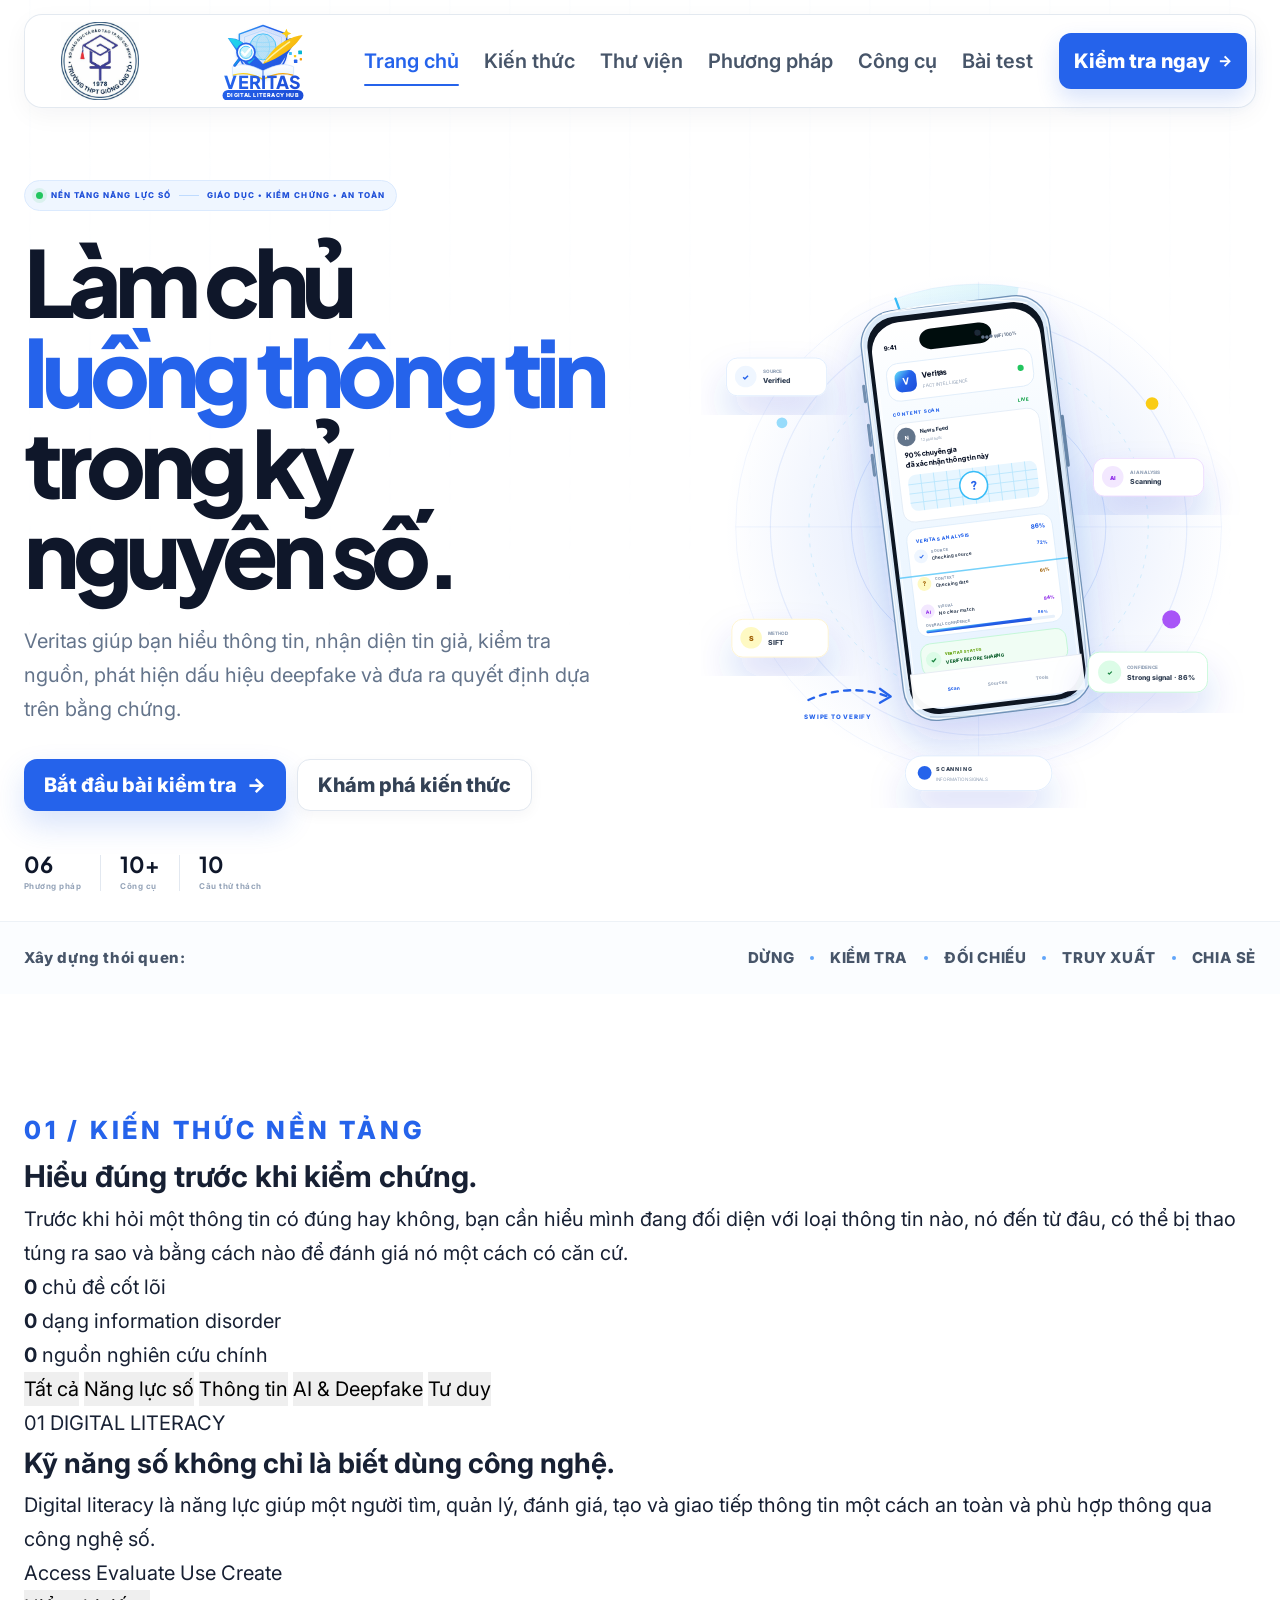
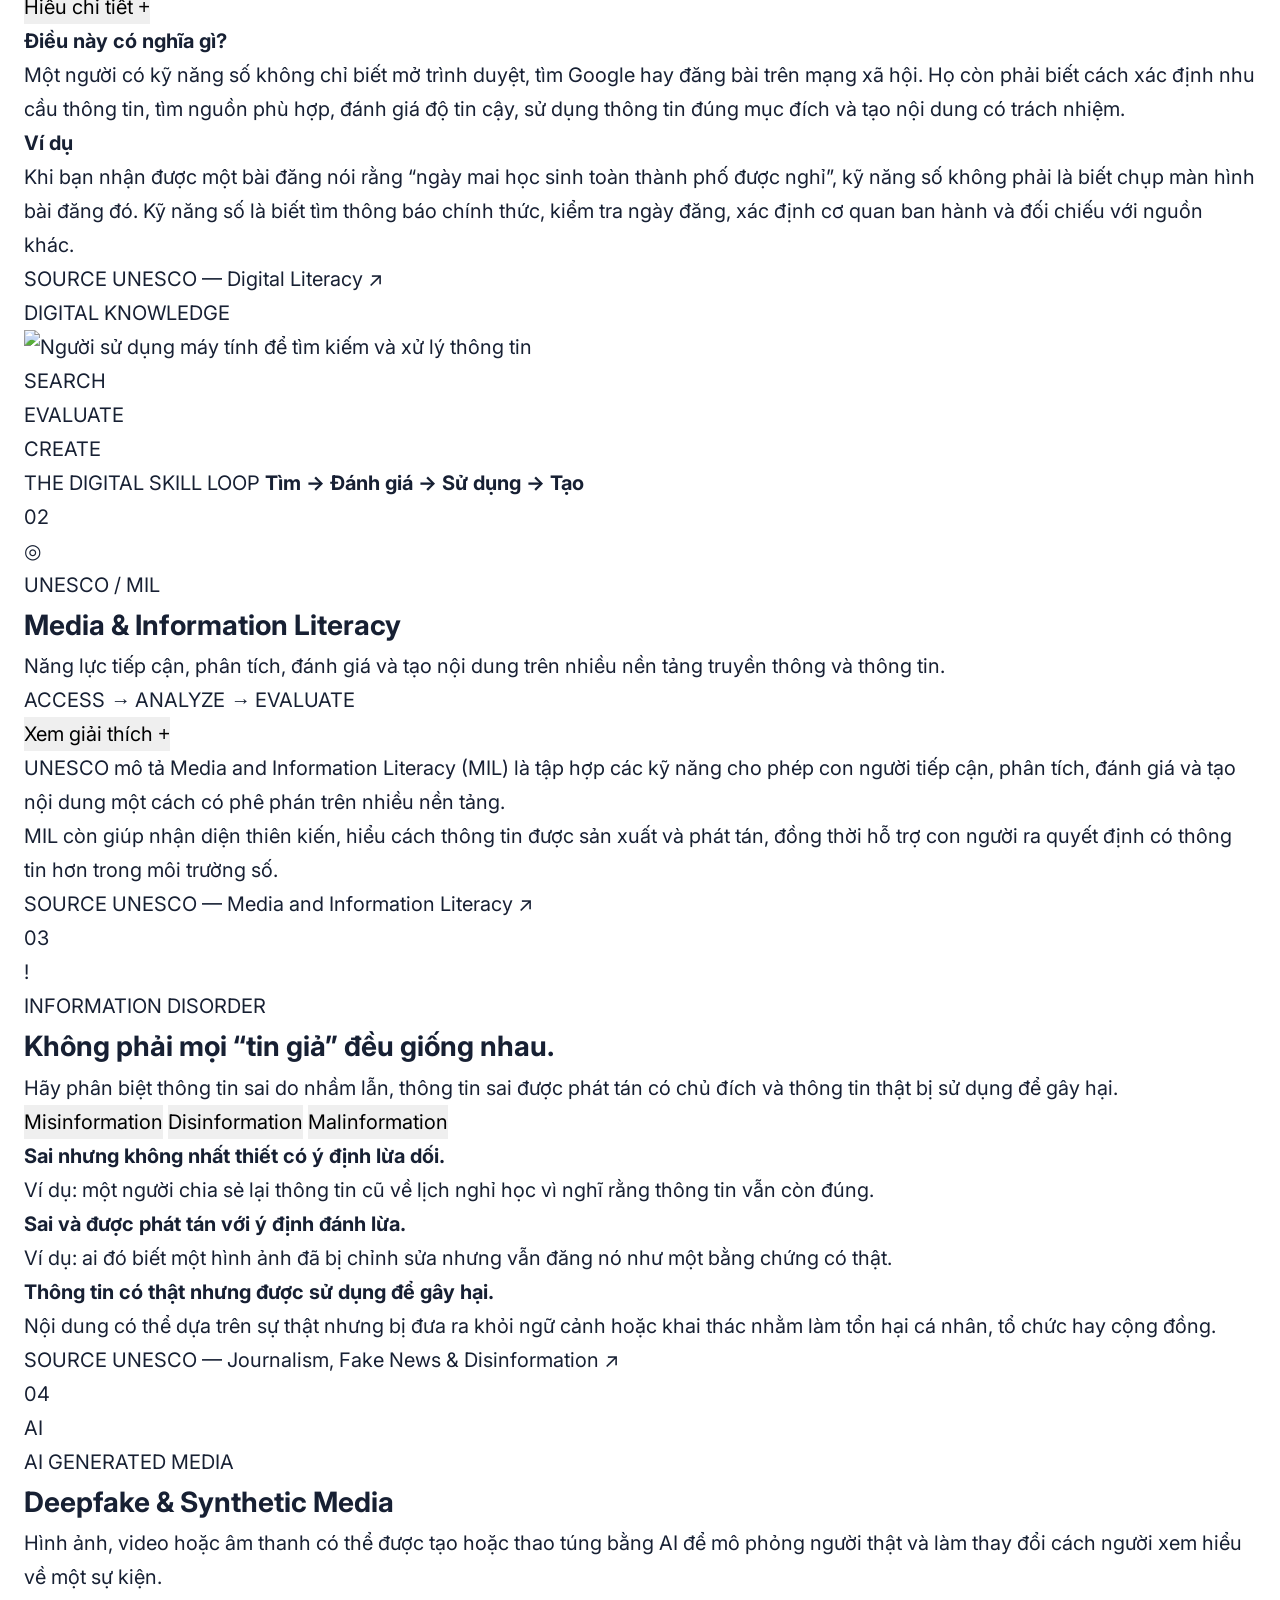
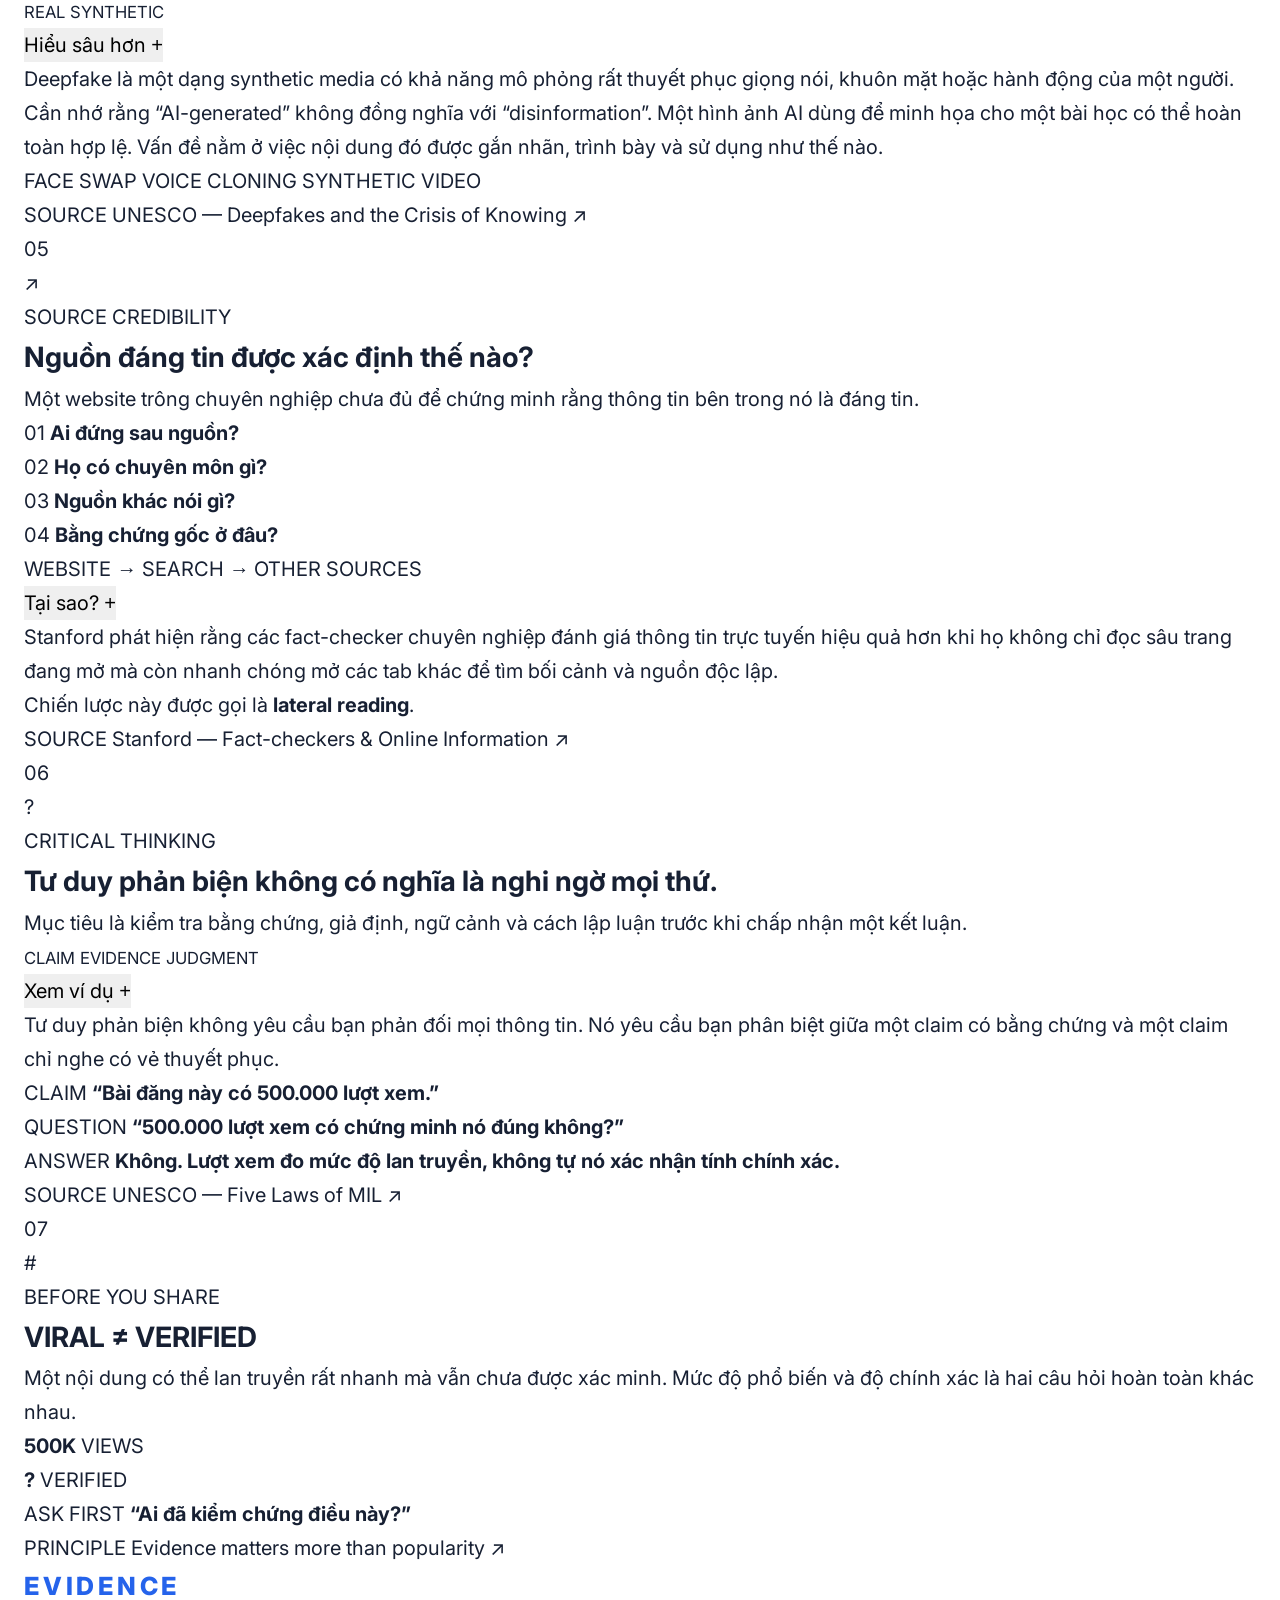
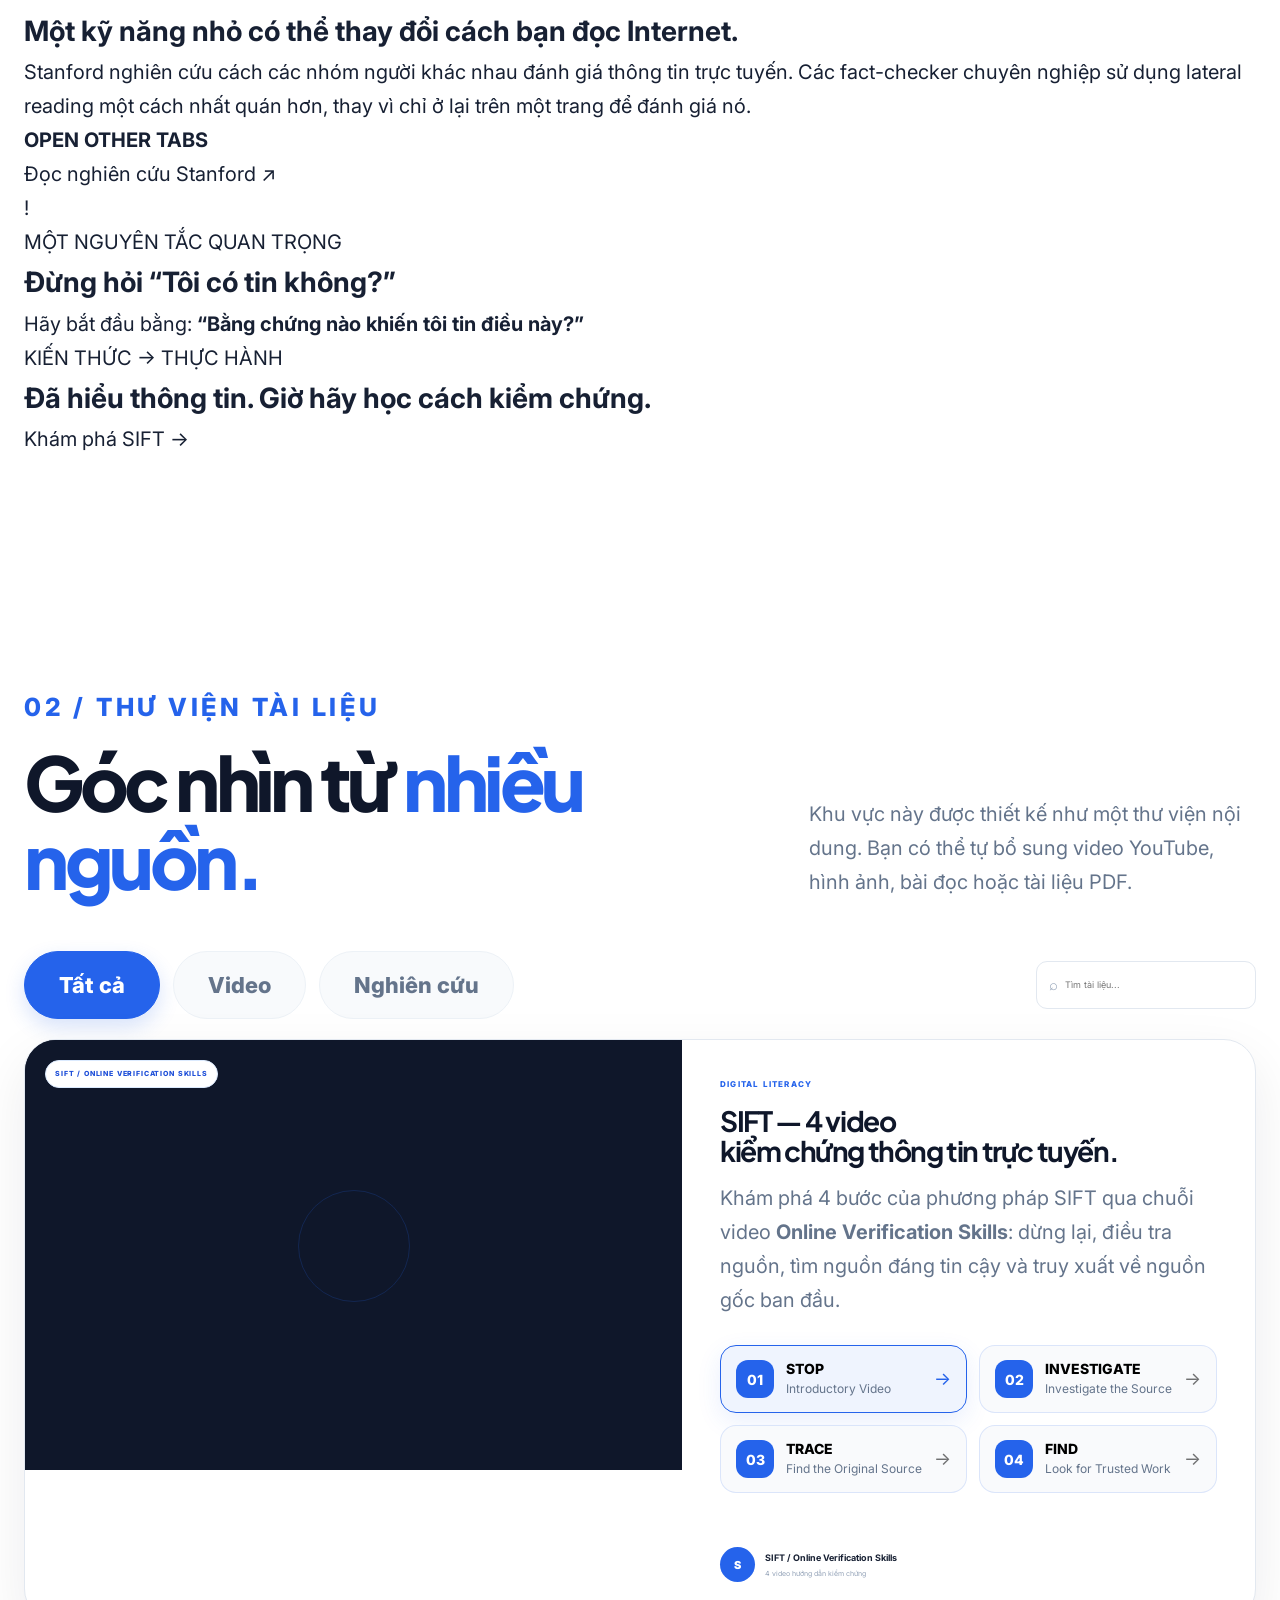
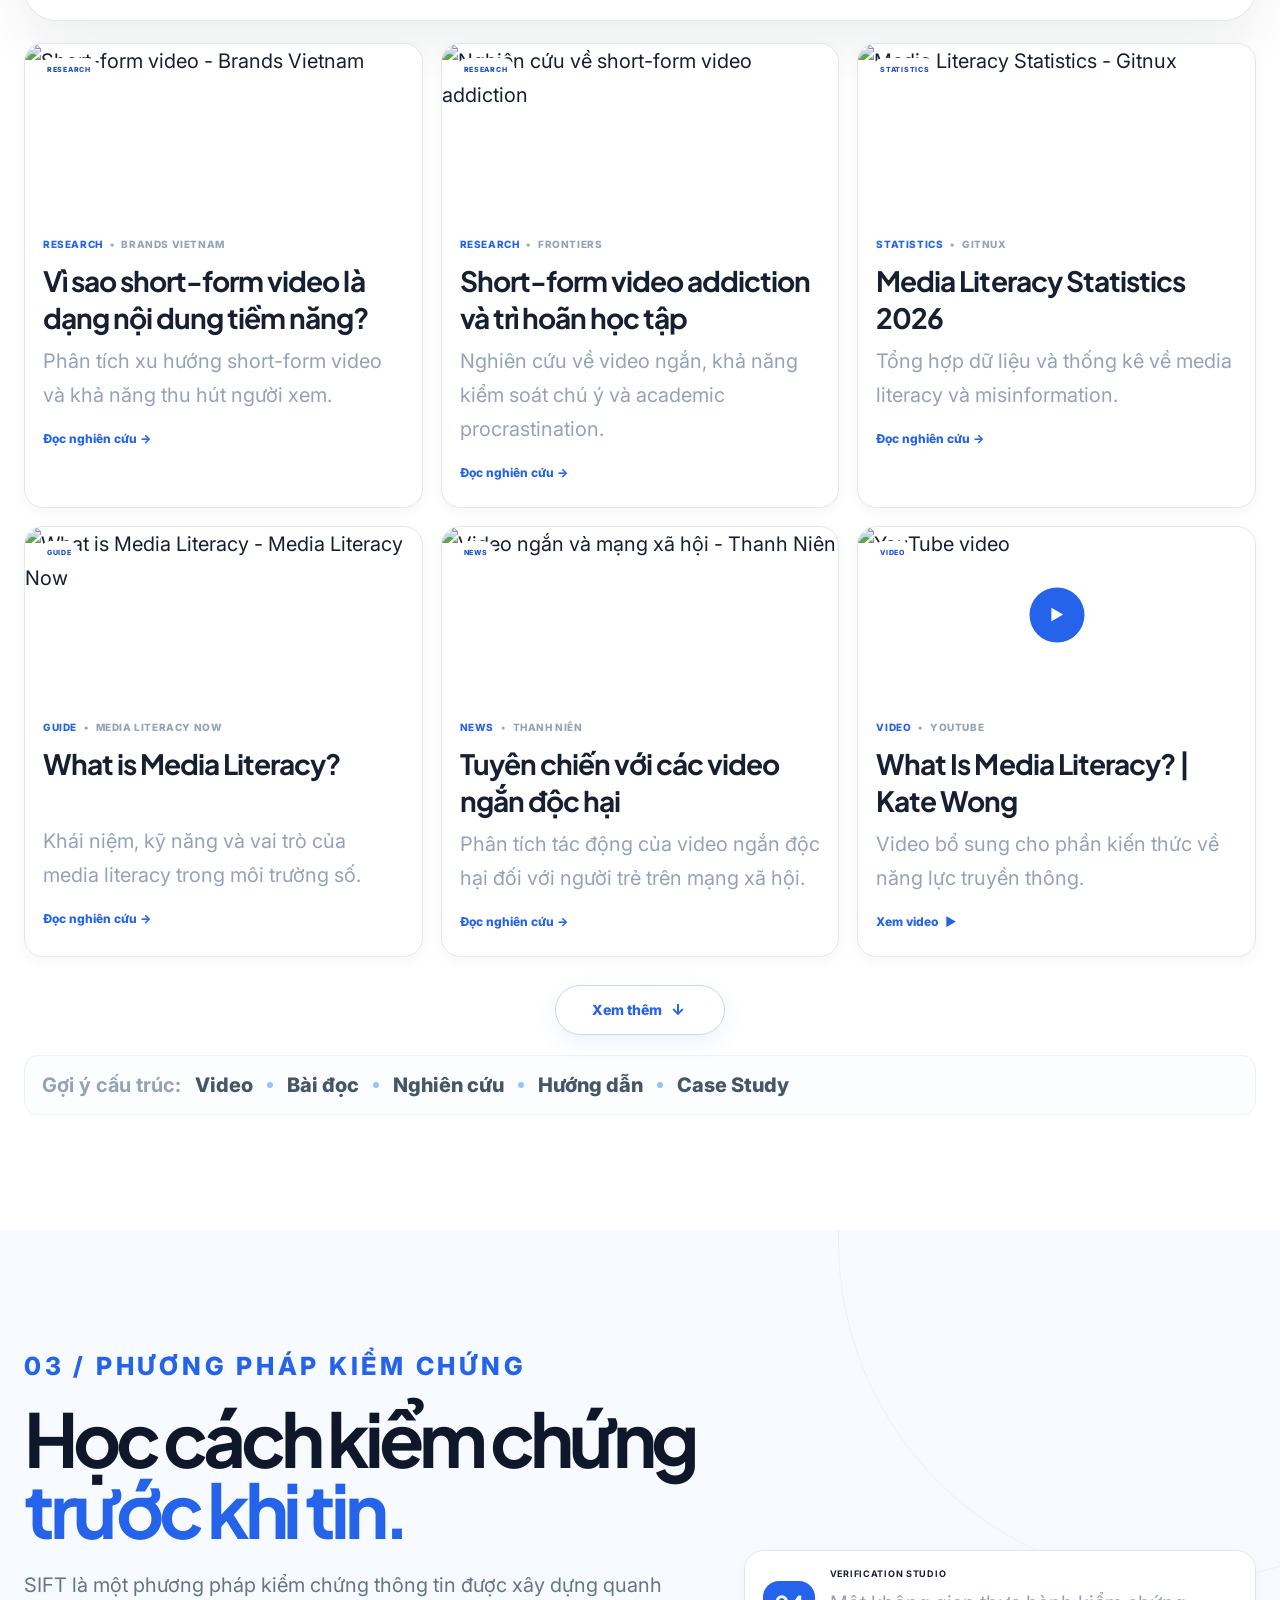
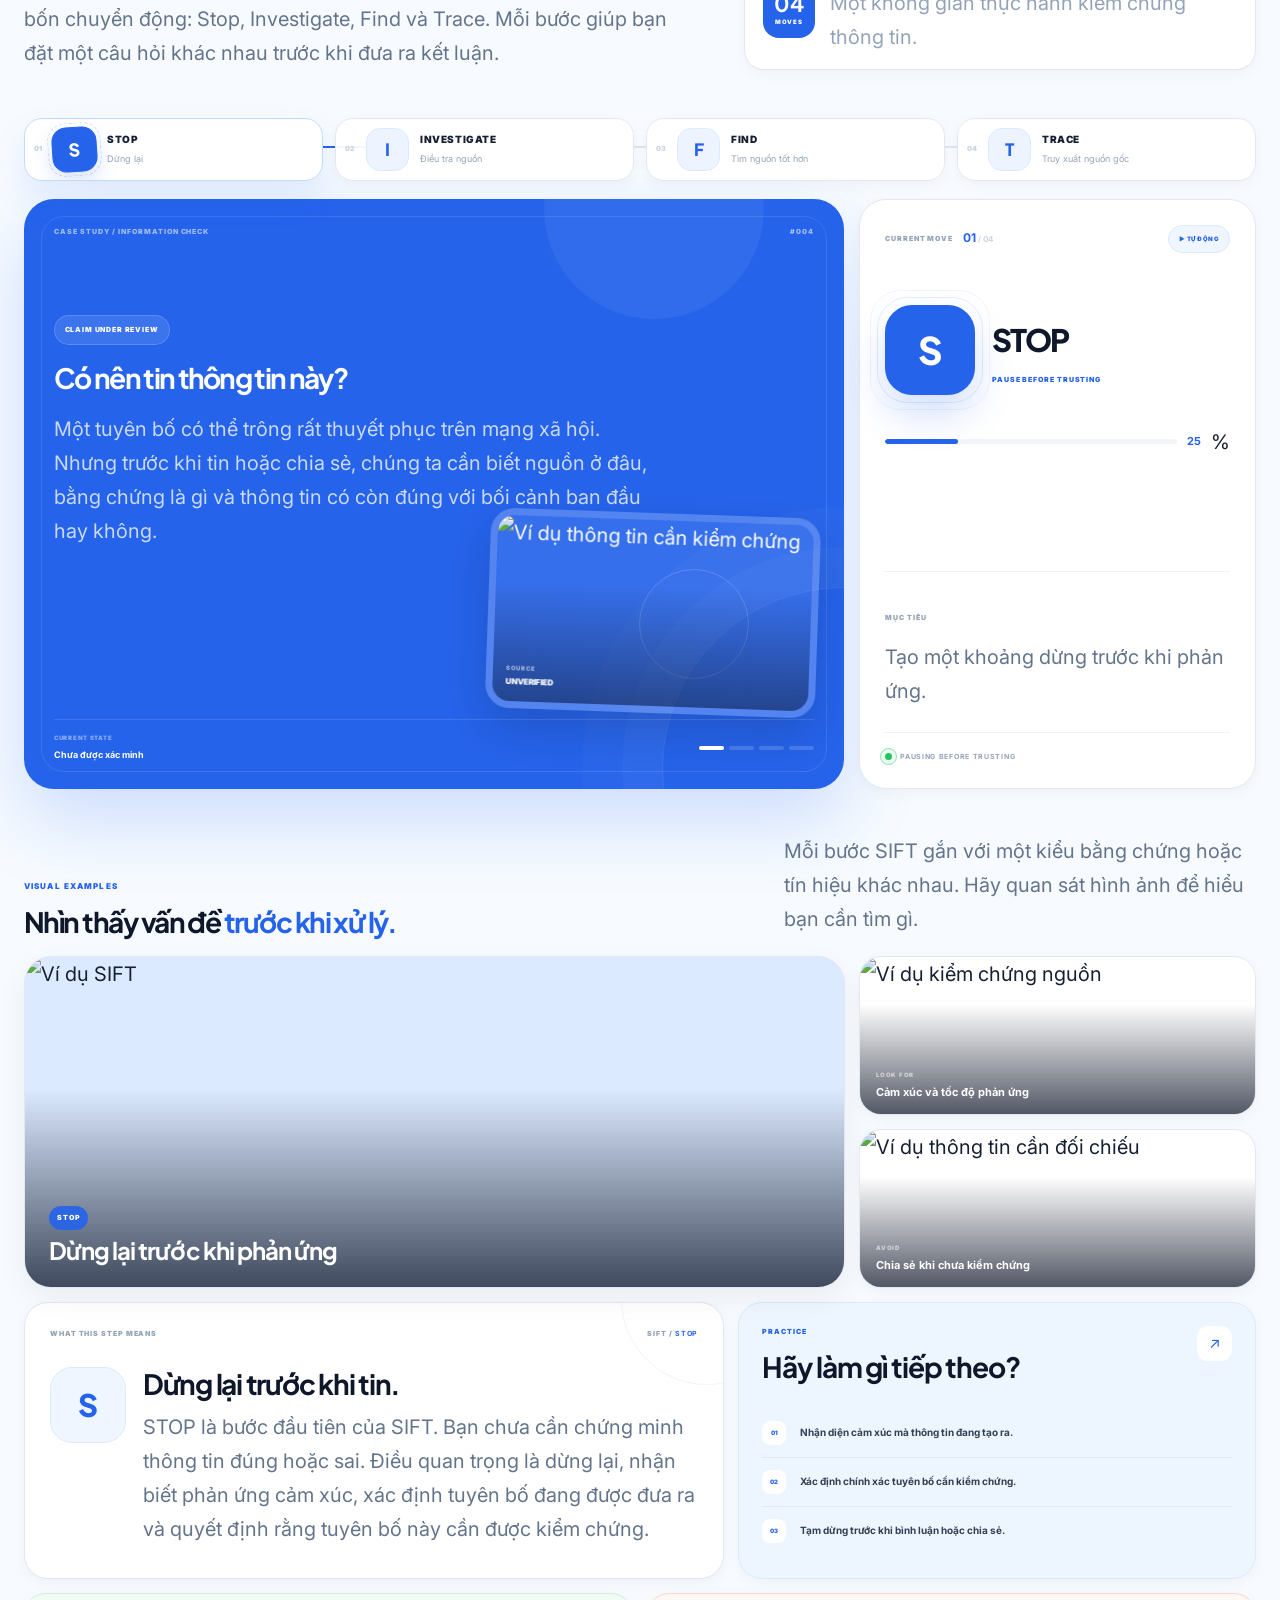
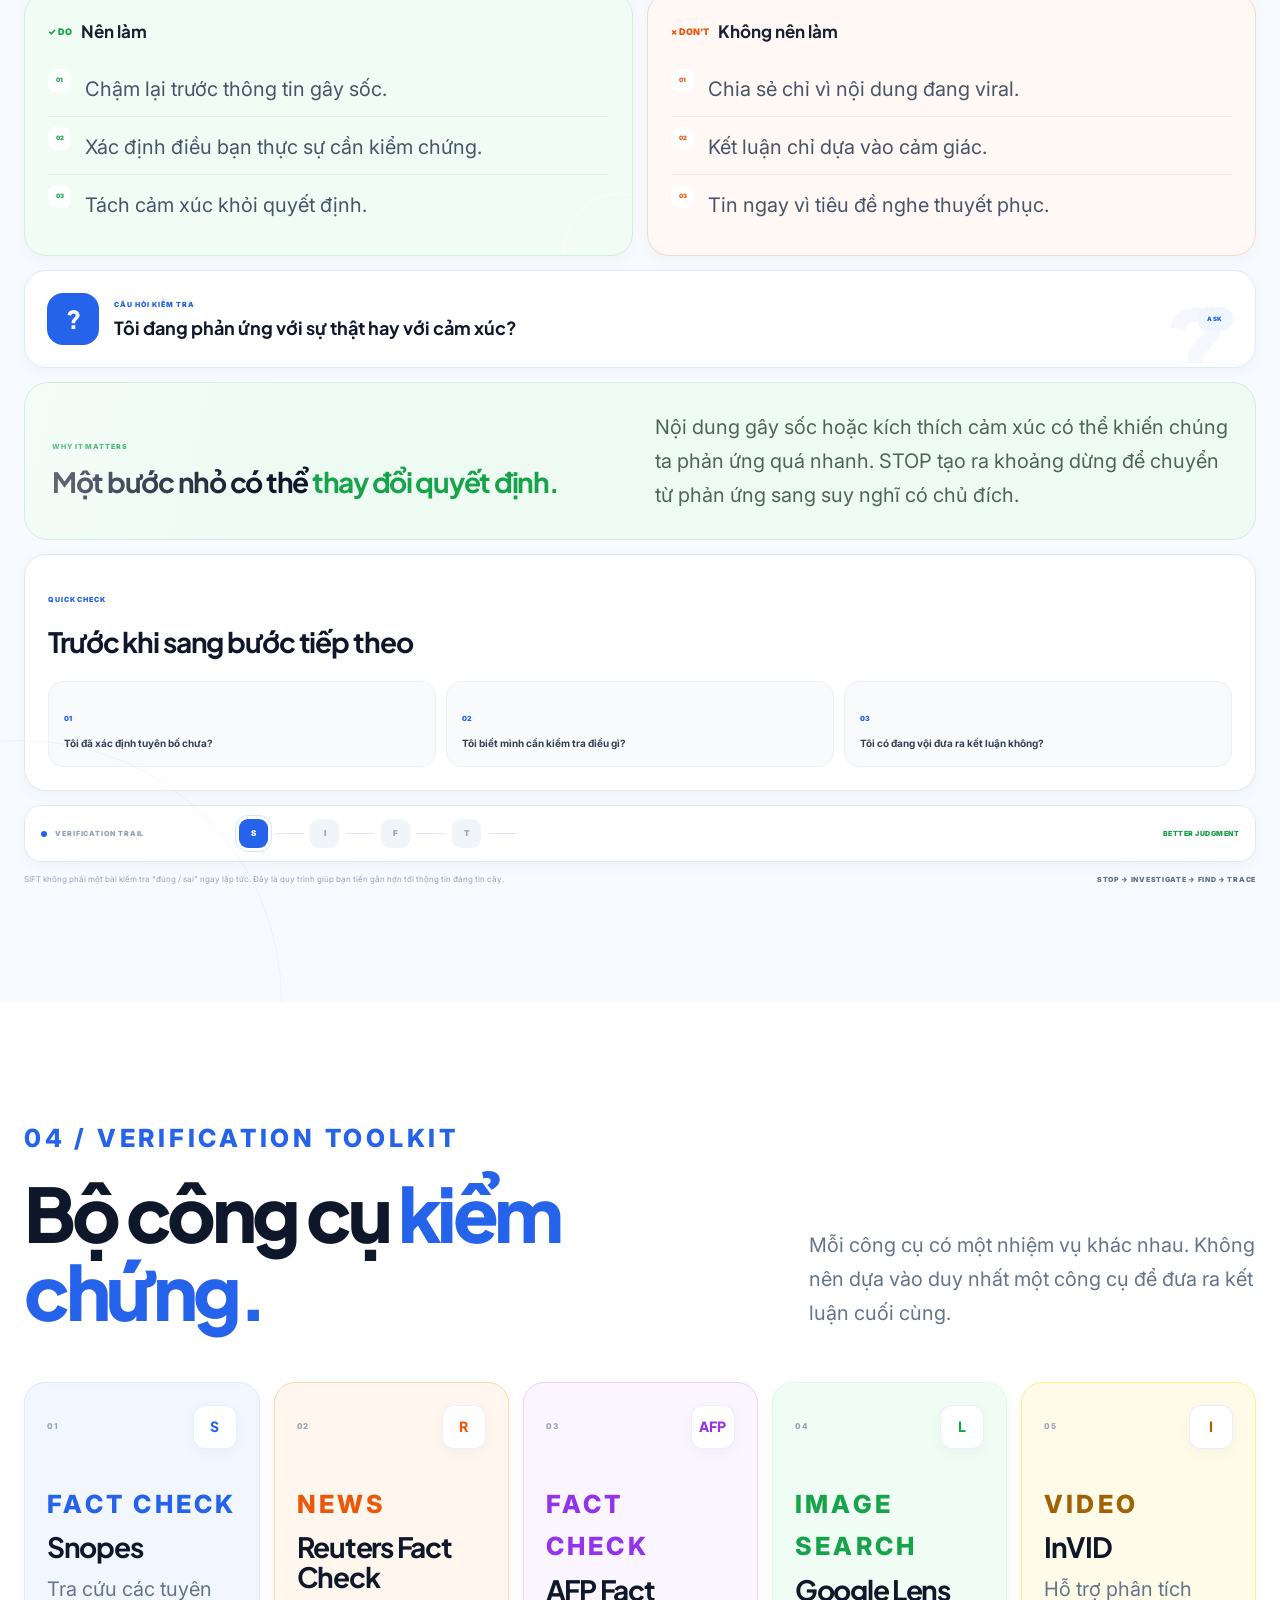
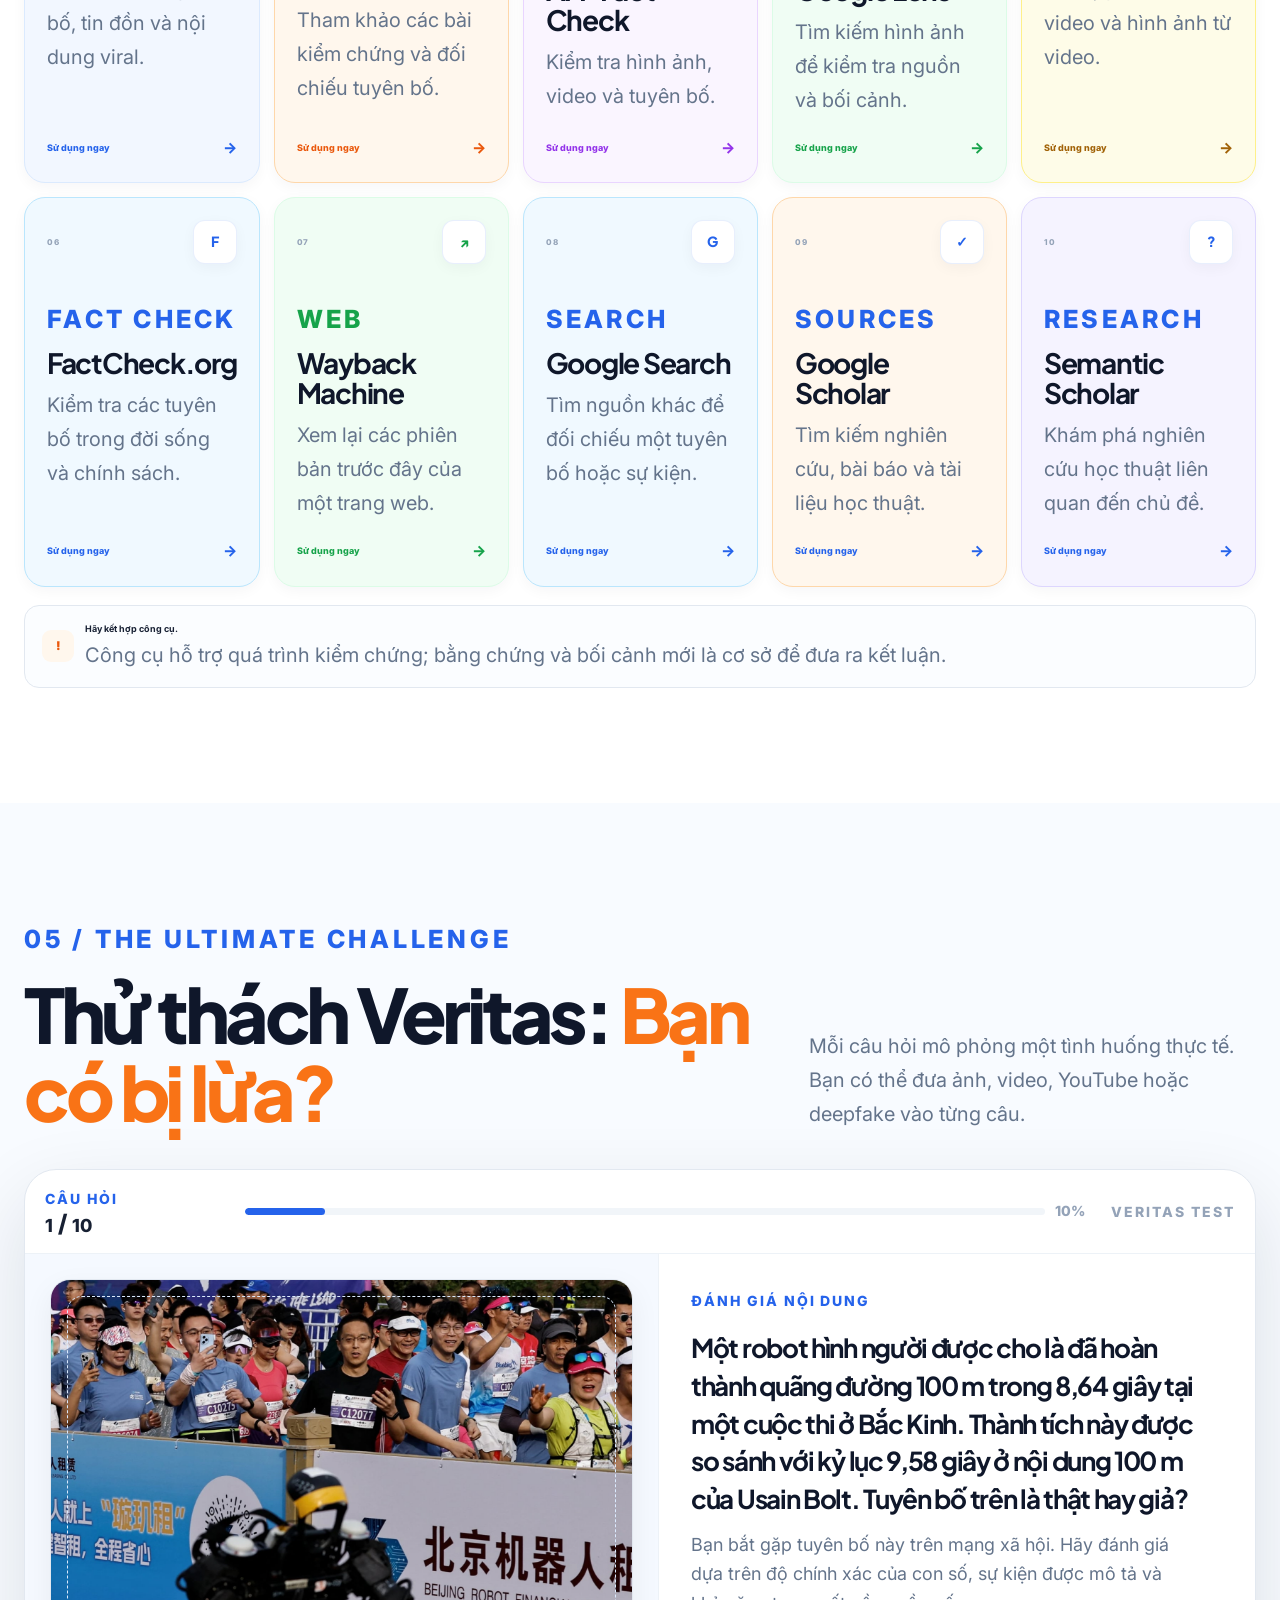
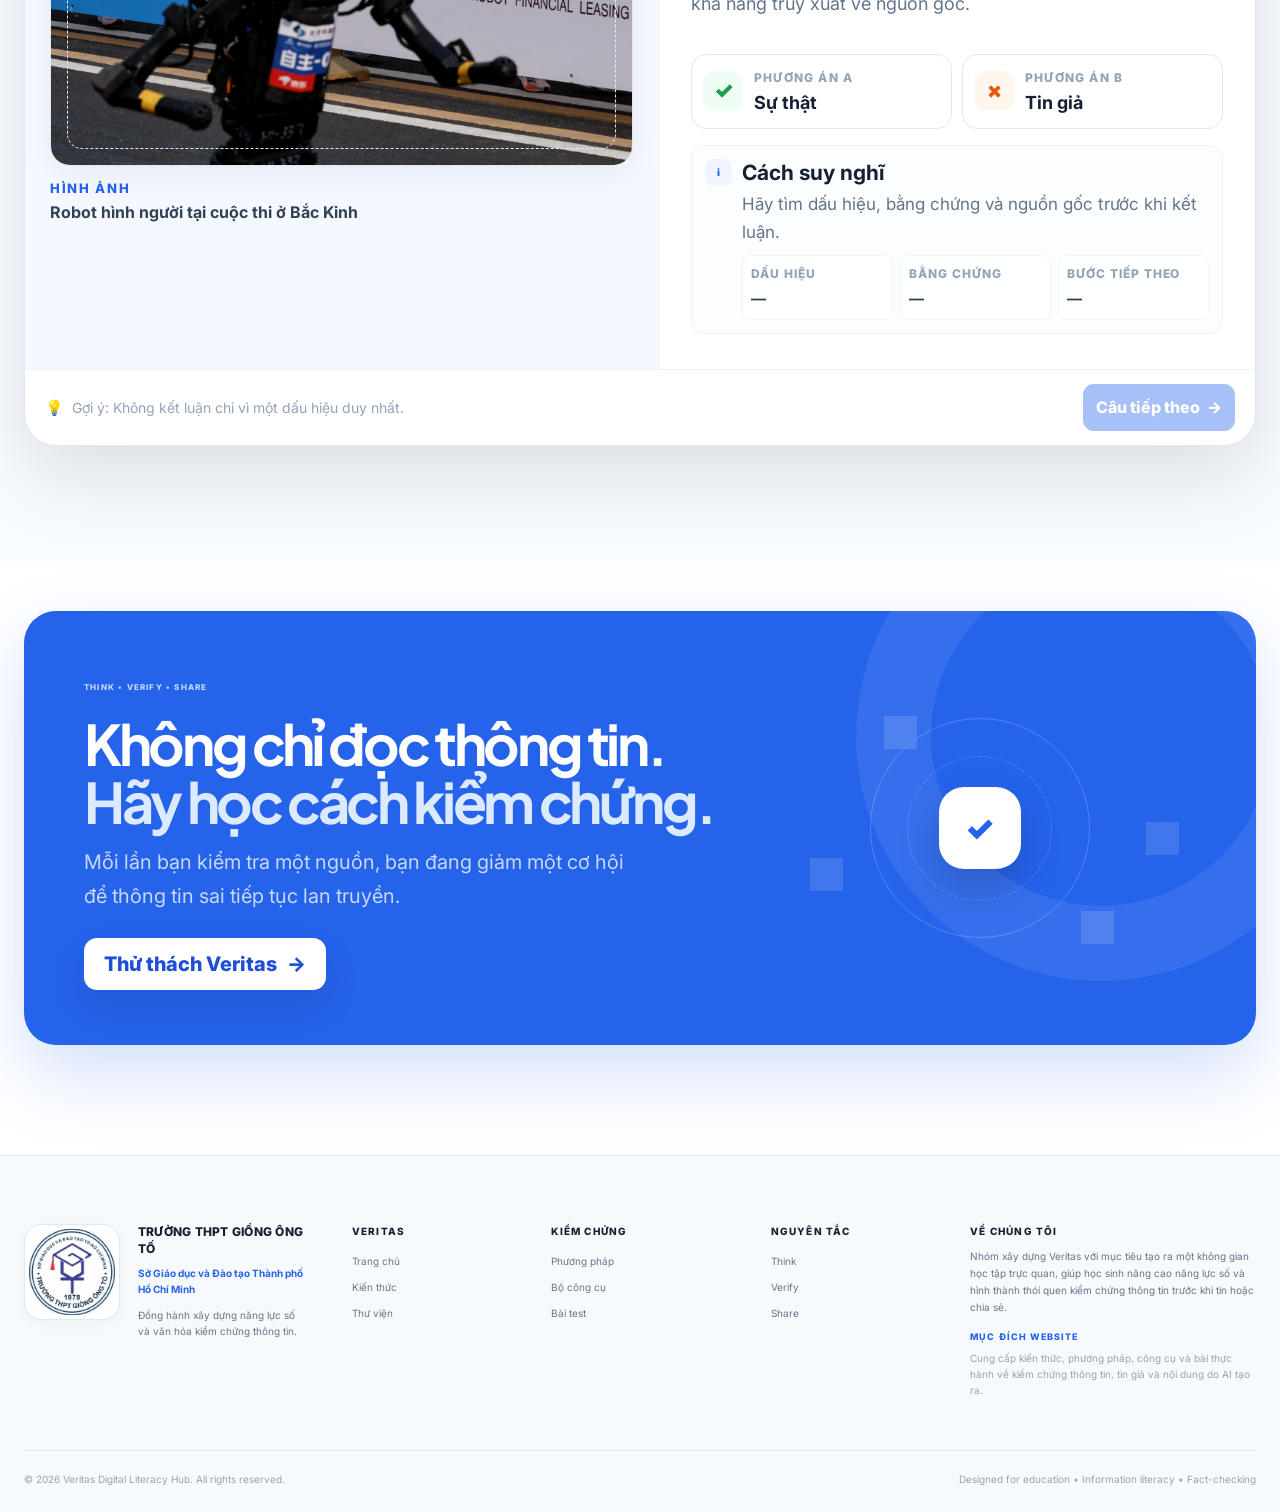
==== commit ec27dcff: "Update index.html" ====
--- a/index.html
+++ b/index.html
@@ -3085,19 +3085,30 @@
 
 </section>
 <!-- =====================================================
-     FOUNDATION
+     FOUNDATION — KNOWLEDGE HUB
 ===================================================== -->
 
 <section
-    class="section foundation-section"
+    class="section foundation-hub-section"
     id="foundation"
 >
 
+    <div class="foundation-hub-bg">
+        <span class="foundation-orb foundation-orb-a"></span>
+        <span class="foundation-orb foundation-orb-b"></span>
+        <span class="foundation-grid-lines"></span>
+    </div>
+
+
     <div class="container">
 
-        <div class="section-heading">
-
-            <div>
+        <!-- =================================================
+             HEADER
+        ================================================== -->
+
+        <div class="foundation-hub-header reveal-up">
+
+            <div class="foundation-hub-heading">
 
                 <span class="section-kicker">
                     01 / KIẾN THỨC NỀN TẢNG
@@ -3108,291 +3119,1139 @@
                     <span>kiểm chứng.</span>
                 </h2>
 
+                <p>
+                    Trước khi hỏi một thông tin có đúng hay không,
+                    bạn cần hiểu mình đang đối diện với loại thông tin nào,
+                    nó đến từ đâu, có thể bị thao túng ra sao và bằng cách nào
+                    để đánh giá nó một cách có căn cứ.
+                </p>
+
             </div>
 
 
-            <p>
-                Những khái niệm nền tảng giúp bạn
-                nhận biết loại thông tin mình đang
-                tiếp cận và lựa chọn cách xử lý phù hợp.
-            </p>
-
-        </div>
-
-
-        <div class="foundation-grid">
-
-
-            <article class="knowledge-card blue-card">
-
-                <div class="knowledge-number">
-                    01
-                </div>
-
-                <div class="knowledge-icon">
-
-                    <svg viewBox="0 0 48 48">
-
-                        <rect
-                            x="6"
-                            y="9"
-                            width="36"
-                            height="25"
-                            rx="4"
-                            fill="none"
-                            stroke="currentColor"
-                            stroke-width="2.5"
-                        />
-
-                        <path
-                            d="M16 41h16M21 34v7M27 34v7"
-                            fill="none"
-                            stroke="currentColor"
-                            stroke-width="2.5"
-                            stroke-linecap="round"
-                        />
-
-                        <path
-                            d="m18 21 4 4 8-8"
-                            fill="none"
-                            stroke="currentColor"
-                            stroke-width="2.5"
-                            stroke-linecap="round"
-                            stroke-linejoin="round"
-                        />
-
-                    </svg>
-
-                </div>
-
-                <span class="card-category">
-                    DIGITAL LITERACY
+            <div class="foundation-hub-stats">
+
+                <div class="foundation-stat">
+                    <strong data-count="07">0</strong>
+                    <span>chủ đề cốt lõi</span>
+                </div>
+
+                <div class="foundation-stat">
+                    <strong data-count="03">0</strong>
+                    <span>dạng information disorder</span>
+                </div>
+
+                <div class="foundation-stat">
+                    <strong data-count="02">0</strong>
+                    <span>nguồn nghiên cứu chính</span>
+                </div>
+
+            </div>
+
+        </div>
+
+
+        <!-- =================================================
+             FILTER
+        ================================================== -->
+
+        <div class="foundation-filter reveal-up">
+
+            <button
+                type="button"
+                class="foundation-filter-btn active"
+                data-foundation-filter="all"
+            >
+                Tất cả
+            </button>
+
+            <button
+                type="button"
+                class="foundation-filter-btn"
+                data-foundation-filter="literacy"
+            >
+                Năng lực số
+            </button>
+
+            <button
+                type="button"
+                class="foundation-filter-btn"
+                data-foundation-filter="information"
+            >
+                Thông tin
+            </button>
+
+            <button
+                type="button"
+                class="foundation-filter-btn"
+                data-foundation-filter="ai"
+            >
+                AI & Deepfake
+            </button>
+
+            <button
+                type="button"
+                class="foundation-filter-btn"
+                data-foundation-filter="thinking"
+            >
+                Tư duy
+            </button>
+
+        </div>
+
+
+        <!-- =================================================
+             FEATURED KNOWLEDGE
+        ================================================== -->
+
+        <article
+            class="foundation-featured-card foundation-item reveal-up"
+            data-foundation-category="literacy"
+        >
+
+            <div class="foundation-featured-copy">
+
+                <div class="foundation-card-topline">
+                    <span class="foundation-card-number">
+                        01
+                    </span>
+
+                    <span class="foundation-card-category">
+                        DIGITAL LITERACY
+                    </span>
+                </div>
+
+                <h3>
+                    Kỹ năng số không chỉ là
+                    <span>biết dùng công nghệ.</span>
+                </h3>
+
+                <p class="foundation-lead">
+                    Digital literacy là năng lực giúp một người
+                    tìm, quản lý, đánh giá, tạo và giao tiếp thông tin
+                    một cách an toàn và phù hợp thông qua công nghệ số.
+                </p>
+
+
+                <div class="foundation-pill-row">
+
+                    <span>
+                        Access
+                    </span>
+
+                    <span>
+                        Evaluate
+                    </span>
+
+                    <span>
+                        Use
+                    </span>
+
+                    <span>
+                        Create
+                    </span>
+
+                </div>
+
+
+                <button
+                    type="button"
+                    class="foundation-expand-btn"
+                    aria-expanded="false"
+                >
+                    <span>
+                        Hiểu chi tiết
+                    </span>
+
+                    <i>
+                        +
+                    </i>
+                </button>
+
+
+                <div class="foundation-expand-content">
+
+                    <div class="foundation-detail-block">
+
+                        <strong>
+                            Điều này có nghĩa gì?
+                        </strong>
+
+                        <p>
+                            Một người có kỹ năng số không chỉ biết mở trình duyệt,
+                            tìm Google hay đăng bài trên mạng xã hội. Họ còn phải
+                            biết cách xác định nhu cầu thông tin, tìm nguồn phù hợp,
+                            đánh giá độ tin cậy, sử dụng thông tin đúng mục đích
+                            và tạo nội dung có trách nhiệm.
+                        </p>
+
+                    </div>
+
+
+                    <div class="foundation-detail-block">
+
+                        <strong>
+                            Ví dụ
+                        </strong>
+
+                        <p>
+                            Khi bạn nhận được một bài đăng nói rằng “ngày mai
+                            học sinh toàn thành phố được nghỉ”, kỹ năng số không
+                            phải là biết chụp màn hình bài đăng đó. Kỹ năng số là
+                            biết tìm thông báo chính thức, kiểm tra ngày đăng,
+                            xác định cơ quan ban hành và đối chiếu với nguồn khác.
+                        </p>
+
+                    </div>
+
+
+                    <div class="foundation-source">
+
+                        <span>
+                            SOURCE
+                        </span>
+
+                        <a
+                            href="https://unesdoc.unesco.org/"
+                            target="_blank"
+                            rel="noopener noreferrer"
+                        >
+                            UNESCO — Digital Literacy
+                            ↗
+                        </a>
+
+                    </div>
+
+                </div>
+
+            </div>
+
+
+            <div class="foundation-featured-visual">
+
+                <div class="foundation-visual-label">
+                    DIGITAL KNOWLEDGE
+                </div>
+
+                <div class="foundation-image-shell">
+
+                    <img
+                        src="https://images.unsplash.com/photo-1516321318423-f06f85e504b3?auto=format&fit=crop&w=1400&q=85"
+                        alt="Người sử dụng máy tính để tìm kiếm và xử lý thông tin"
+                        loading="lazy"
+                    >
+
+                    <div class="foundation-image-overlay"></div>
+
+                    <div class="foundation-floating-tag foundation-tag-a">
+                        SEARCH
+                    </div>
+
+                    <div class="foundation-floating-tag foundation-tag-b">
+                        EVALUATE
+                    </div>
+
+                    <div class="foundation-floating-tag foundation-tag-c">
+                        CREATE
+                    </div>
+
+                </div>
+
+                <div class="foundation-visual-caption">
+
+                    <span>
+                        THE DIGITAL SKILL LOOP
+                    </span>
+
+                    <strong>
+                        Tìm → Đánh giá → Sử dụng → Tạo
+                    </strong>
+
+                </div>
+
+            </div>
+
+        </article>
+
+
+        <!-- =================================================
+             KNOWLEDGE GRID
+        ================================================== -->
+
+        <div class="foundation-knowledge-grid">
+
+
+            <!-- =================================================
+                 MEDIA & INFORMATION LITERACY
+            ================================================== -->
+
+            <article
+                class="foundation-knowledge-card foundation-item reveal-up"
+                data-foundation-category="literacy"
+            >
+
+                <div class="foundation-card-number">
+                    02
+                </div>
+
+                <div class="foundation-card-icon">
+                    ◎
+                </div>
+
+                <span class="foundation-card-category">
+                    UNESCO / MIL
                 </span>
 
                 <h3>
-                    Kỹ năng số
+                    Media & Information Literacy
                 </h3>
 
                 <p>
-                    Khả năng tìm kiếm, đánh giá,
-                    sử dụng và tạo thông tin
-                    hiệu quả, an toàn và có trách nhiệm.
+                    Năng lực tiếp cận, phân tích, đánh giá và tạo
+                    nội dung trên nhiều nền tảng truyền thông và thông tin.
                 </p>
 
-                <div class="card-keywords">
+
+                <div class="foundation-mini-diagram">
 
                     <span>
-                        Tìm kiếm
+                        ACCESS
                     </span>
 
+                    <i>→</i>
+
                     <span>
-                        Đánh giá
+                        ANALYZE
                     </span>
 
+                    <i>→</i>
+
                     <span>
-                        Tạo nội dung
+                        EVALUATE
                     </span>
 
                 </div>
 
-                <a
-                    href="#library"
-                    class="text-link"
+
+                <button
+                    type="button"
+                    class="foundation-expand-btn"
+                    aria-expanded="false"
                 >
-                    Khám phá →
-                </a>
+                    <span>
+                        Xem giải thích
+                    </span>
+                    <i>+</i>
+                </button>
+
+
+                <div class="foundation-expand-content">
+
+                    <p>
+                        UNESCO mô tả Media and Information Literacy (MIL)
+                        là tập hợp các kỹ năng cho phép con người tiếp cận,
+                        phân tích, đánh giá và tạo nội dung một cách có phê phán
+                        trên nhiều nền tảng.
+                    </p>
+
+                    <p>
+                        MIL còn giúp nhận diện thiên kiến, hiểu cách thông tin
+                        được sản xuất và phát tán, đồng thời hỗ trợ con người
+                        ra quyết định có thông tin hơn trong môi trường số.
+                    </p>
+
+                    <div class="foundation-source">
+
+                        <span>
+                            SOURCE
+                        </span>
+
+                        <a
+                            href="https://www.unesco.org/en/query-list/m/media-and-information-literacy"
+                            target="_blank"
+                            rel="noopener noreferrer"
+                        >
+                            UNESCO — Media and Information Literacy ↗
+                        </a>
+
+                    </div>
+
+                </div>
 
             </article>
 
 
-            <article class="knowledge-card orange-card">
-
-                <div class="knowledge-number">
-                    02
-                </div>
-
-                <div class="knowledge-icon">
-
-                    <svg viewBox="0 0 48 48">
-
-                        <path
-                            d="M24 6 44 40H4L24 6Z"
-                            fill="none"
-                            stroke="currentColor"
-                            stroke-width="2.5"
-                            stroke-linejoin="round"
-                        />
-
-                        <path
-                            d="M24 17v10"
-                            fill="none"
-                            stroke="currentColor"
-                            stroke-width="2.5"
-                            stroke-linecap="round"
-                        />
-
-                        <circle
-                            cx="24"
-                            cy="33"
-                            r="1.8"
-                            fill="currentColor"
-                        />
-
-                    </svg>
-
-                </div>
-
-                <span class="card-category">
+            <!-- =================================================
+                 INFORMATION DISORDER
+            ================================================== -->
+
+            <article
+                class="foundation-knowledge-card foundation-information-card foundation-item reveal-up"
+                data-foundation-category="information"
+            >
+
+                <div class="foundation-card-number">
+                    03
+                </div>
+
+                <div class="foundation-card-icon">
+                    !
+                </div>
+
+                <span class="foundation-card-category">
                     INFORMATION DISORDER
                 </span>
 
                 <h3>
-                    Tin giả
+                    Không phải mọi “tin giả” đều giống nhau.
                 </h3>
 
                 <p>
-                    Phân biệt thông tin sai do nhầm lẫn
-                    và thông tin sai được tạo hoặc
-                    phát tán có chủ đích.
+                    Hãy phân biệt thông tin sai do nhầm lẫn,
+                    thông tin sai được phát tán có chủ đích
+                    và thông tin thật bị sử dụng để gây hại.
                 </p>
 
-                <div class="card-keywords">
+
+                <div class="foundation-disorder-tabs">
+
+                    <button
+                        type="button"
+                        class="foundation-disorder-tab active"
+                        data-disorder="misinformation"
+                    >
+                        Misinformation
+                    </button>
+
+                    <button
+                        type="button"
+                        class="foundation-disorder-tab"
+                        data-disorder="disinformation"
+                    >
+                        Disinformation
+                    </button>
+
+                    <button
+                        type="button"
+                        class="foundation-disorder-tab"
+                        data-disorder="malinformation"
+                    >
+                        Malinformation
+                    </button>
+
+                </div>
+
+
+                <div class="foundation-disorder-content">
+
+                    <div
+                        class="foundation-disorder-panel active"
+                        data-disorder-panel="misinformation"
+                    >
+
+                        <strong>
+                            Sai nhưng không nhất thiết có ý định lừa dối.
+                        </strong>
+
+                        <p>
+                            Ví dụ: một người chia sẻ lại thông tin cũ
+                            về lịch nghỉ học vì nghĩ rằng thông tin vẫn còn đúng.
+                        </p>
+
+                    </div>
+
+
+                    <div
+                        class="foundation-disorder-panel"
+                        data-disorder-panel="disinformation"
+                    >
+
+                        <strong>
+                            Sai và được phát tán với ý định đánh lừa.
+                        </strong>
+
+                        <p>
+                            Ví dụ: ai đó biết một hình ảnh đã bị chỉnh sửa
+                            nhưng vẫn đăng nó như một bằng chứng có thật.
+                        </p>
+
+                    </div>
+
+
+                    <div
+                        class="foundation-disorder-panel"
+                        data-disorder-panel="malinformation"
+                    >
+
+                        <strong>
+                            Thông tin có thật nhưng được sử dụng để gây hại.
+                        </strong>
+
+                        <p>
+                            Nội dung có thể dựa trên sự thật nhưng bị đưa ra
+                            khỏi ngữ cảnh hoặc khai thác nhằm làm tổn hại cá nhân,
+                            tổ chức hay cộng đồng.
+                        </p>
+
+                    </div>
+
+                </div>
+
+
+                <div class="foundation-source">
 
                     <span>
-                        Misinformation
+                        SOURCE
                     </span>
 
-                    <span>
-                        Disinformation
-                    </span>
-
-                </div>
-
-                <a
-                    href="#methods"
-                    class="text-link"
-                >
-                    Học cách nhận diện →
-                </a>
+                    <a
+                        href="https://www.unesco.org/sites/default/files/journalism_fake_news_disinformation_print_friendly_0.pdf"
+                        target="_blank"
+                        rel="noopener noreferrer"
+                    >
+                        UNESCO — Journalism, Fake News & Disinformation ↗
+                    </a>
+
+                </div>
 
             </article>
 
 
-            <article class="knowledge-card purple-card">
-
-                <div class="knowledge-number">
-                    03
-                </div>
-
-                <div class="knowledge-icon">
-
-                    <svg viewBox="0 0 48 48">
-
-                        <rect
-                            x="6"
-                            y="10"
-                            width="36"
-                            height="28"
-                            rx="6"
-                            fill="none"
-                            stroke="currentColor"
-                            stroke-width="2.5"
-                        />
-
-                        <circle
-                            cx="18"
-                            cy="22"
-                            r="3"
-                            fill="currentColor"
-                        />
-
-                        <circle
-                            cx="30"
-                            cy="22"
-                            r="3"
-                            fill="currentColor"
-                        />
-
-                        <path
-                            d="M15 31c4-4 14-4 18 0"
-                            fill="none"
-                            stroke="currentColor"
-                            stroke-width="2.5"
-                            stroke-linecap="round"
-                        />
-
-                    </svg>
-
-                </div>
-
-                <span class="card-category">
+            <!-- =================================================
+                 DEEPFAKE
+            ================================================== -->
+
+            <article
+                class="foundation-knowledge-card foundation-ai-card foundation-item reveal-up"
+                data-foundation-category="ai"
+            >
+
+                <div class="foundation-card-number">
+                    04
+                </div>
+
+                <div class="foundation-card-icon">
+                    AI
+                </div>
+
+                <span class="foundation-card-category">
                     AI GENERATED MEDIA
                 </span>
 
                 <h3>
-                    Deepfake
+                    Deepfake & Synthetic Media
                 </h3>
 
                 <p>
-                    Hình ảnh, video hoặc âm thanh
-                    được tạo hoặc thao túng bằng công nghệ
-                    để khiến người xem tin rằng nội dung là thật.
+                    Hình ảnh, video hoặc âm thanh có thể được tạo hoặc
+                    thao túng bằng AI để mô phỏng người thật và làm thay đổi
+                    cách người xem hiểu về một sự kiện.
                 </p>
 
-                <div class="card-keywords">
-
+
+                <div class="foundation-ai-visual">
+
+                    <div class="foundation-ai-bar">
+                        <span></span>
+                    </div>
+
+                    <div class="foundation-ai-labels">
+                        <small>
+                            REAL
+                        </small>
+
+                        <small>
+                            SYNTHETIC
+                        </small>
+                    </div>
+
+                </div>
+
+
+                <button
+                    type="button"
+                    class="foundation-expand-btn"
+                    aria-expanded="false"
+                >
                     <span>
-                        Hình ảnh
+                        Hiểu sâu hơn
                     </span>
+                    <i>
+                        +
+                    </i>
+                </button>
+
+
+                <div class="foundation-expand-content">
+
+                    <p>
+                        Deepfake là một dạng synthetic media có khả năng
+                        mô phỏng rất thuyết phục giọng nói, khuôn mặt hoặc
+                        hành động của một người.
+                    </p>
+
+                    <p>
+                        Cần nhớ rằng “AI-generated” không đồng nghĩa với
+                        “disinformation”. Một hình ảnh AI dùng để minh họa
+                        cho một bài học có thể hoàn toàn hợp lệ. Vấn đề nằm
+                        ở việc nội dung đó được gắn nhãn, trình bày và sử dụng
+                        như thế nào.
+                    </p>
+
+                    <div class="foundation-example-strip">
+
+                        <span>
+                            FACE SWAP
+                        </span>
+
+                        <span>
+                            VOICE CLONING
+                        </span>
+
+                        <span>
+                            SYNTHETIC VIDEO
+                        </span>
+
+                    </div>
+
+                    <div class="foundation-source">
+
+                        <span>
+                            SOURCE
+                        </span>
+
+                        <a
+                            href="https://www.unesco.org/en/articles/deepfakes-and-crisis-knowing"
+                            target="_blank"
+                            rel="noopener noreferrer"
+                        >
+                            UNESCO — Deepfakes and the Crisis of Knowing ↗
+                        </a>
+
+                    </div>
+
+                </div>
+
+            </article>
+
+
+            <!-- =================================================
+                 SOURCE CREDIBILITY
+            ================================================== -->
+
+            <article
+                class="foundation-knowledge-card foundation-source-card foundation-item reveal-up"
+                data-foundation-category="thinking"
+            >
+
+                <div class="foundation-card-number">
+                    05
+                </div>
+
+                <div class="foundation-card-icon">
+                    ↗
+                </div>
+
+                <span class="foundation-card-category">
+                    SOURCE CREDIBILITY
+                </span>
+
+                <h3>
+                    Nguồn đáng tin được xác định thế nào?
+                </h3>
+
+                <p>
+                    Một website trông chuyên nghiệp chưa đủ để chứng minh
+                    rằng thông tin bên trong nó là đáng tin.
+                </p>
+
+
+                <div class="foundation-source-checklist">
+
+                    <div>
+                        <span>01</span>
+                        <strong>
+                            Ai đứng sau nguồn?
+                        </strong>
+                    </div>
+
+                    <div>
+                        <span>02</span>
+                        <strong>
+                            Họ có chuyên môn gì?
+                        </strong>
+                    </div>
+
+                    <div>
+                        <span>03</span>
+                        <strong>
+                            Nguồn khác nói gì?
+                        </strong>
+                    </div>
+
+                    <div>
+                        <span>04</span>
+                        <strong>
+                            Bằng chứng gốc ở đâu?
+                        </strong>
+                    </div>
+
+                </div>
+
+
+                <div class="foundation-micro-example">
 
                     <span>
-                        Video
+                        WEBSITE
                     </span>
 
+                    <i>
+                        →
+                    </i>
+
                     <span>
-                        Âm thanh
+                        SEARCH
                     </span>
 
-                </div>
-
-                <a
-                    href="#challenge"
-                    class="text-link"
+                    <i>
+                        →
+                    </i>
+
+                    <span>
+                        OTHER SOURCES
+                    </span>
+
+                </div>
+
+
+                <button
+                    type="button"
+                    class="foundation-expand-btn"
+                    aria-expanded="false"
                 >
-                    Thử nhận diện →
-                </a>
+                    <span>
+                        Tại sao?
+                    </span>
+
+                    <i>
+                        +
+                    </i>
+                </button>
+
+
+                <div class="foundation-expand-content">
+
+                    <p>
+                        Stanford phát hiện rằng các fact-checker chuyên nghiệp
+                        đánh giá thông tin trực tuyến hiệu quả hơn khi họ không
+                        chỉ đọc sâu trang đang mở mà còn nhanh chóng mở các
+                        tab khác để tìm bối cảnh và nguồn độc lập.
+                    </p>
+
+                    <p>
+                        Chiến lược này được gọi là
+                        <strong>lateral reading</strong>.
+                    </p>
+
+                    <div class="foundation-source">
+
+                        <span>
+                            SOURCE
+                        </span>
+
+                        <a
+                            href="https://news.stanford.edu/stories/2017/10/fact-checkers-outperform-historians-evaluating-online-information"
+                            target="_blank"
+                            rel="noopener noreferrer"
+                        >
+                            Stanford — Fact-checkers & Online Information ↗
+                        </a>
+
+                    </div>
+
+                </div>
 
             </article>
 
-        </div>
-
-
-        <div class="foundation-note">
-
-            <div class="note-icon">
-                i
+
+            <!-- =================================================
+                 CRITICAL THINKING
+            ================================================== -->
+
+            <article
+                class="foundation-knowledge-card foundation-thinking-card foundation-item reveal-up"
+                data-foundation-category="thinking"
+            >
+
+                <div class="foundation-card-number">
+                    06
+                </div>
+
+                <div class="foundation-card-icon">
+                    ?
+                </div>
+
+                <span class="foundation-card-category">
+                    CRITICAL THINKING
+                </span>
+
+                <h3>
+                    Tư duy phản biện không có nghĩa là nghi ngờ mọi thứ.
+                </h3>
+
+                <p>
+                    Mục tiêu là kiểm tra bằng chứng, giả định, ngữ cảnh
+                    và cách lập luận trước khi chấp nhận một kết luận.
+                </p>
+
+
+                <div class="foundation-thinking-meter">
+
+                    <div class="foundation-thinking-line">
+                        <span></span>
+                    </div>
+
+                    <div>
+                        <small>
+                            CLAIM
+                        </small>
+
+                        <small>
+                            EVIDENCE
+                        </small>
+
+                        <small>
+                            JUDGMENT
+                        </small>
+                    </div>
+
+                </div>
+
+
+                <button
+                    type="button"
+                    class="foundation-expand-btn"
+                    aria-expanded="false"
+                >
+                    <span>
+                        Xem ví dụ
+                    </span>
+
+                    <i>
+                        +
+                    </i>
+                </button>
+
+
+                <div class="foundation-expand-content">
+
+                    <p>
+                        Tư duy phản biện không yêu cầu bạn phản đối mọi thông tin.
+                        Nó yêu cầu bạn phân biệt giữa một claim có bằng chứng
+                        và một claim chỉ nghe có vẻ thuyết phục.
+                    </p>
+
+                    <div class="foundation-thinking-example">
+
+                        <div>
+                            <span>
+                                CLAIM
+                            </span>
+
+                            <strong>
+                                “Bài đăng này có 500.000 lượt xem.”
+                            </strong>
+                        </div>
+
+                        <div>
+                            <span>
+                                QUESTION
+                            </span>
+
+                            <strong>
+                                “500.000 lượt xem có chứng minh nó đúng không?”
+                            </strong>
+                        </div>
+
+                        <div>
+                            <span>
+                                ANSWER
+                            </span>
+
+                            <strong>
+                                Không. Lượt xem đo mức độ lan truyền,
+                                không tự nó xác nhận tính chính xác.
+                            </strong>
+                        </div>
+
+                    </div>
+
+                    <div class="foundation-source">
+
+                        <span>
+                            SOURCE
+                        </span>
+
+                        <a
+                            href="https://www.unesco.org/en/media-information-literacy/five-laws"
+                            target="_blank"
+                            rel="noopener noreferrer"
+                        >
+                            UNESCO — Five Laws of MIL ↗
+                        </a>
+
+                    </div>
+
+                </div>
+
+            </article>
+
+
+            <!-- =================================================
+                 VIRAL ≠ VERIFIED
+            ================================================== -->
+
+            <article
+                class="foundation-knowledge-card foundation-viral-card foundation-item reveal-up"
+                data-foundation-category="information"
+            >
+
+                <div class="foundation-card-number">
+                    07
+                </div>
+
+                <div class="foundation-card-icon">
+                    #
+                </div>
+
+                <span class="foundation-card-category">
+                    BEFORE YOU SHARE
+                </span>
+
+                <h3>
+                    VIRAL
+                    <span>≠</span>
+                    VERIFIED
+                </h3>
+
+                <p>
+                    Một nội dung có thể lan truyền rất nhanh mà vẫn chưa
+                    được xác minh. Mức độ phổ biến và độ chính xác là hai
+                    câu hỏi hoàn toàn khác nhau.
+                </p>
+
+
+                <div class="foundation-viral-counter">
+
+                    <div>
+                        <strong>
+                            500K
+                        </strong>
+
+                        <span>
+                            VIEWS
+                        </span>
+                    </div>
+
+                    <div>
+                        <strong>
+                            ?
+                        </strong>
+
+                        <span>
+                            VERIFIED
+                        </span>
+                    </div>
+
+                </div>
+
+
+                <div class="foundation-viral-question">
+
+                    <span>
+                        ASK FIRST
+                    </span>
+
+                    <strong>
+                        “Ai đã kiểm chứng điều này?”
+                    </strong>
+
+                </div>
+
+
+                <div class="foundation-source">
+
+                    <span>
+                        PRINCIPLE
+                    </span>
+
+                    <a
+                        href="https://news.stanford.edu/stories/2017/10/fact-checkers-outperform-historians-evaluating-online-information"
+                        target="_blank"
+                        rel="noopener noreferrer"
+                    >
+                        Evidence matters more than popularity ↗
+                    </a>
+
+                </div>
+
+            </article>
+
+        </div>
+
+
+        <!-- =================================================
+             EVIDENCE STRIP
+        ================================================== -->
+
+        <div class="foundation-evidence-section reveal-up">
+
+            <div class="foundation-evidence-heading">
+
+                <span class="section-kicker">
+                    EVIDENCE
+                </span>
+
+                <h3>
+                    Một kỹ năng nhỏ có thể thay đổi
+                    cách bạn đọc Internet.
+                </h3>
+
+                <p>
+                    Stanford nghiên cứu cách các nhóm người khác nhau
+                    đánh giá thông tin trực tuyến. Các fact-checker chuyên nghiệp
+                    sử dụng lateral reading một cách nhất quán hơn,
+                    thay vì chỉ ở lại trên một trang để đánh giá nó.
+                </p>
+
             </div>
 
+
+            <div class="foundation-evidence-visual">
+
+                <div class="foundation-browser-window">
+
+                    <div class="foundation-browser-top">
+                        <i></i>
+                        <i></i>
+                        <i></i>
+                    </div>
+
+                    <div class="foundation-browser-content">
+
+                        <div class="foundation-browser-page"></div>
+
+                        <div class="foundation-browser-tabs">
+
+                            <span class="active"></span>
+                            <span></span>
+                            <span></span>
+                            <span></span>
+
+                        </div>
+
+                    </div>
+
+                </div>
+
+
+                <div class="foundation-lateral-arrow">
+                    <span></span>
+                    <strong>
+                        OPEN OTHER TABS
+                    </strong>
+                </div>
+
+
+                <div class="foundation-browser-mini-grid">
+
+                    <div></div>
+                    <div></div>
+                    <div></div>
+
+                </div>
+
+            </div>
+
+
+            <a
+                class="foundation-evidence-link"
+                href="https://news.stanford.edu/stories/2017/10/fact-checkers-outperform-historians-evaluating-online-information"
+                target="_blank"
+                rel="noopener noreferrer"
+            >
+                Đọc nghiên cứu Stanford
+                <span>↗</span>
+            </a>
+
+        </div>
+
+
+        <!-- =================================================
+             KNOWLEDGE PRINCIPLE
+        ================================================== -->
+
+        <div class="foundation-principle reveal-up">
+
+            <div class="foundation-principle-mark">
+                !
+            </div>
+
             <div>
 
-                <strong>
-                    Một nguyên tắc quan trọng
-                </strong>
+                <span>
+                    MỘT NGUYÊN TẮC QUAN TRỌNG
+                </span>
+
+                <h3>
+                    Đừng hỏi “Tôi có tin không?”
+                </h3>
 
                 <p>
-                    Độ phổ biến của một bài đăng không đồng nghĩa
-                    với độ chính xác của nó.
+                    Hãy bắt đầu bằng:
+                    <strong>
+                        “Bằng chứng nào khiến tôi tin điều này?”
+                    </strong>
                 </p>
 
             </div>
 
         </div>
 
+
+        <!-- =================================================
+             TRANSITION TO SIFT
+        ================================================== -->
+
+        <div class="foundation-transition reveal-up">
+
+            <div>
+
+                <span>
+                    KIẾN THỨC → THỰC HÀNH
+                </span>
+
+                <h3>
+                    Đã hiểu thông tin.
+                    <span>Giờ hãy học cách kiểm chứng.</span>
+                </h3>
+
+            </div>
+
+
+            <a
+                href="#methods"
+                class="foundation-transition-btn"
+            >
+                Khám phá SIFT
+                <span>→</span>
+            </a>
+
+        </div>
+
     </div>
 
 </section>
-
-
 <!-- =====================================================
      RESOURCE LIBRARY
 ===================================================== -->
--- a/style.css
+++ b/style.css
@@ -8,6 +8,7 @@
     --blue-50: #eff6ff;
     --blue-100: #dbeafe;
     --blue-200: #bfdbfe;
+    --blue-300: #93c5fd;
     --blue-400: #60a5fa;
     --blue-500: #3b82f6;
     --blue-600: #2563eb;
@@ -1786,375 +1787,3255 @@
 }
 
 
-/* =====================================================
-   METHODS
-===================================================== */
-
-.methods-section {
-    background: #f8fbff;
-}
-
-.method-layout {
+/* =========================================================
+   VERITAS — SIFT VERIFICATION STUDIO
+   NEW VISUAL SYSTEM
+========================================================= */
+
+.sift-studio-section {
+    position: relative;
+    overflow: hidden;
+
+    background:
+        #f7fbff;
+}
+
+.sift-studio-section::before {
+    content: "";
+
+    position: absolute;
+
+    width: 680px;
+    height: 680px;
+
+    top: -330px;
+    right: -240px;
+
+    border:
+        1px solid
+        rgba(37,99,235,.07);
+
+    border-radius: 50%;
+
+    pointer-events: none;
+}
+
+.sift-studio-section::after {
+    content: "";
+
+    position: absolute;
+
+    width: 520px;
+    height: 520px;
+
+    bottom: -260px;
+    left: -240px;
+
+    border:
+        1px solid
+        rgba(37,99,235,.055);
+
+    border-radius: 50%;
+
+    pointer-events: none;
+}
+
+
+/* =========================================================
+   INTRO
+========================================================= */
+
+.sift-studio-intro {
+    position: relative;
+    z-index: 2;
+
+    display: flex;
+
+    align-items: flex-end;
+    justify-content: space-between;
+
+    gap: 45px;
+
+    margin-bottom: 48px;
+}
+
+.sift-studio-intro-copy {
+    max-width: 840px;
+}
+
+.sift-studio-intro-copy .section-kicker {
+    margin-bottom: 16px;
+}
+
+.sift-studio-intro-copy h2 {
+    color: var(--ink-950);
+
+    font-family:
+        "Plus Jakarta Sans",
+        sans-serif;
+
+    font-size:
+        clamp(44px, 5.8vw, 76px);
+
+    line-height: .95;
+
+    letter-spacing:
+        -.07em;
+}
+
+.sift-studio-intro-copy h2 span {
+    display: block;
+
+    color:
+        var(--blue-600);
+}
+
+.sift-studio-intro-copy p {
+    max-width: 740px;
+
+    margin-top: 23px;
+
+    color:
+        var(--ink-500);
+
+    font-size: 16px;
+
+    line-height: 1.8;
+}
+
+.sift-studio-intro-side {
+    display: flex;
+
+    align-items: center;
+
+    gap: 15px;
+
+    min-width: 270px;
+
+    padding:
+        15px 18px;
+
+    background:
+        #ffffff;
+
+    border:
+        1px solid
+        var(--border);
+
+    border-radius:
+        20px;
+
+    box-shadow:
+        var(--shadow-xs);
+}
+
+.sift-studio-index {
+    display: flex;
+
+    flex-direction: column;
+
+    align-items: center;
+    justify-content: center;
+
+    width: 57px;
+    height: 57px;
+
+    color: #ffffff;
+
+    background:
+        var(--blue-600);
+
+    border-radius:
+        16px;
+}
+
+.sift-studio-index strong {
+    font-family:
+        "Plus Jakarta Sans",
+        sans-serif;
+
+    font-size: 22px;
+
+    line-height: 1;
+}
+
+.sift-studio-index span {
+    margin-top: 3px;
+
+    font-size: 6px;
+
+    font-weight: 900;
+
+    letter-spacing: .12em;
+}
+
+.sift-studio-intro-side > div:last-child strong {
+    display: block;
+
+    color:
+        var(--ink-900);
+
+    font-size: 9px;
+
+    letter-spacing: .08em;
+}
+
+.sift-studio-intro-side > div:last-child p {
+    margin-top: 4px;
+
+    color:
+        var(--ink-400);
+
+    font-size: 8px;
+
+    line-height: 1.5;
+}
+
+
+/* =========================================================
+   STEP MAP
+========================================================= */
+
+.sift-step-map {
+    position: relative;
+    z-index: 3;
+
     display: grid;
 
-    grid-template-columns: 330px 1fr;
-
-    gap: 18px;
-}
-
-.method-list {
+    grid-template-columns:
+        repeat(4, 1fr);
+
+    gap: 12px;
+
+    margin-bottom: 18px;
+}
+
+.sift-step-map-line {
+    position: absolute;
+
+    left: 8%;
+    right: 8%;
+
+    top: 28px;
+
+    height: 2px;
+
+    background:
+        #dbe7f5;
+
+    z-index: -1;
+}
+
+.sift-step-map-line span {
+    display: block;
+
+    width: 25%;
+
+    height: 100%;
+
+    background:
+        var(--blue-600);
+
+    transition:
+        width .45s var(--ease);
+}
+
+.sift-studio-step {
+    position: relative;
+
     display: grid;
-    gap: 8px;
-}
-
-.method-item {
-    display: grid;
 
     grid-template-columns:
-        45px 1fr auto;
+        auto
+        auto
+        minmax(0,1fr);
 
     align-items: center;
 
     gap: 11px;
 
-    padding: 10px;
-
-    text-align: left;
-
-    color: var(--ink-700);
-
-    background: #ffffff;
-
-    border: 1px solid var(--border);
-
-    border-radius: 15px;
+    min-width: 0;
+
+    padding:
+        9px 13px 9px 9px;
+
+    background:
+        rgba(255,255,255,.94);
+
+    border:
+        1px solid
+        var(--border);
+
+    border-radius:
+        18px;
+
+    text-align:
+        left;
+
+    box-shadow:
+        var(--shadow-xs);
+
+    cursor:
+        pointer;
 
     transition:
         transform .3s var(--ease),
-        box-shadow .3s ease,
-        border-color .3s ease;
-}
-
-.method-item:hover {
-    transform: translateX(3px);
-}
-
-.method-item.active {
-    border-color: var(--blue-100);
+        border-color .25s ease,
+        box-shadow .25s ease,
+        background .25s ease;
+}
+
+.sift-studio-step:hover {
+    transform:
+        translateY(-4px);
+
+    border-color:
+        var(--blue-200);
 
     box-shadow:
-        0 12px 30px rgba(37,99,235,.08);
-}
-
-.method-code {
+        0 16px 30px
+        rgba(37,99,235,.08);
+}
+
+.sift-studio-step.active {
+    border-color:
+        var(--blue-200);
+
+    background:
+        #ffffff;
+
+    box-shadow:
+        0 17px 34px
+        rgba(37,99,235,.1);
+}
+
+.sift-studio-step-number {
+    color:
+        var(--ink-300);
+
+    font-size:
+        7px;
+
+    font-weight:
+        900;
+}
+
+.sift-studio-step-letter {
     display: grid;
-    place-items: center;
-
-    width: 40px;
-    height: 40px;
-
-    border-radius: 11px;
-
-    font-family: "Plus Jakarta Sans", sans-serif;
-
-    font-size: 14px;
-    font-weight: 800;
-}
-
-.method-code.blue {
-    color: var(--blue-600);
-    background: var(--blue-50);
-}
-
-.method-code.orange {
-    color: var(--orange-600);
-    background: var(--orange-50);
-}
-
-.method-code.purple {
-    color: var(--purple-600);
-    background: var(--purple-50);
-}
-
-.method-code.green {
-    color: var(--green-600);
-    background: var(--green-50);
-}
-
-.method-code.yellow {
-    color: #a16207;
-    background: var(--yellow-100);
-}
-
-.method-item strong {
+
+    place-items:
+        center;
+
+    width: 43px;
+    height: 43px;
+
+    color:
+        var(--blue-600);
+
+    background:
+        #edf4ff;
+
+    border:
+        1px solid
+        var(--blue-100);
+
+    border-radius:
+        14px;
+
+    font-family:
+        "Plus Jakarta Sans",
+        sans-serif;
+
+    font-size:
+        17px;
+
+    font-weight:
+        900;
+
+    transition:
+        background .25s ease,
+        color .25s ease,
+        transform .3s var(--ease);
+}
+
+.sift-studio-step.active
+.sift-studio-step-letter {
+    color:
+        #ffffff;
+
+    background:
+        var(--blue-600);
+
+    border-color:
+        var(--blue-600);
+
+    transform:
+        rotate(-4deg)
+        scale(1.05);
+
+    box-shadow:
+        0 9px 20px
+        rgba(37,99,235,.18);
+}
+
+.sift-studio-step-copy {
+    min-width: 0;
+}
+
+.sift-studio-step-copy strong {
     display: block;
 
-    font-size: 11px;
-}
-
-.method-item small {
+    color:
+        var(--ink-900);
+
+    font-size:
+        10px;
+
+    font-weight:
+        900;
+
+    letter-spacing:
+        .06em;
+}
+
+.sift-studio-step-copy small {
     display: block;
 
-    margin-top: 1px;
-
-    color: var(--ink-400);
-
-    font-size: 8px;
-}
-
-.method-item > span:last-child {
-    color: var(--ink-300);
-
-    font-size: 17px;
-}
-
-.method-item.active > span:last-child {
-    color: var(--blue-600);
-}
-
-.method-content {
-    padding: 24px;
-
-    background: #ffffff;
-
-    border: 1px solid var(--border);
-
-    border-radius: 27px;
-
-    box-shadow: var(--shadow);
-}
-
-.method-content-header {
-    display: flex;
-    align-items: center;
-    justify-content: space-between;
-
-    padding-bottom: 18px;
-
-    border-bottom: 1px solid var(--border-light);
-}
-
-.method-content-header > div {
-    display: flex;
-    align-items: center;
-    gap: 8px;
-}
-
-.method-count {
-    color: var(--blue-600);
-
-    font-size: 8px;
-    font-weight: 800;
-
-    letter-spacing: .12em;
-}
-
-.method-divider {
-    width: 4px;
-    height: 4px;
-
-    background: var(--ink-300);
-
-    border-radius: 50%;
-}
-
-.method-content-header > div > strong,
-#methodIndex {
-    color: var(--ink-500);
-
-    font-size: 8px;
-    font-weight: 800;
-
-    letter-spacing: .1em;
-}
-
-.method-content-main {
+    margin-top:
+        3px;
+
+    color:
+        var(--ink-400);
+
+    font-size:
+        9px;
+}
+
+
+/* =========================================================
+   MAIN STAGE
+========================================================= */
+
+.sift-studio-stage {
+    position: relative;
+    z-index: 2;
+
     display: grid;
 
-    grid-template-columns: .75fr 1fr;
-
-    align-items: center;
-
-    gap: 30px;
-
-    min-height: 390px;
-}
-
-.method-visual {
+    grid-template-columns:
+        minmax(0, 1.55fr)
+        minmax(340px, .75fr);
+
+    gap:
+        15px;
+}
+
+
+/* =========================================================
+   CASE PANEL
+========================================================= */
+
+.sift-case-panel {
     position: relative;
 
-    height: 310px;
-
-    display: grid;
-    place-items: center;
-
-    background: #f8fbff;
-
-    border-radius: 20px;
-}
-
-.method-circle {
+    min-height:
+        590px;
+
+    overflow:
+        hidden;
+
+    padding:
+        27px 30px;
+
+    color:
+        #ffffff;
+
+    background:
+        #2563eb;
+
+    border-radius:
+        30px;
+
+    box-shadow:
+        0 32px 75px
+        rgba(37,99,235,.2);
+
+    isolation:
+        isolate;
+}
+
+.sift-case-panel::before {
+    content: "";
+
     position: absolute;
 
-    border: 1px solid var(--blue-100);
-
-    border-radius: 50%;
-}
-
-.circle-one {
-    width: 250px;
-    height: 250px;
-}
-
-.circle-two {
-    width: 175px;
-    height: 175px;
-
-    border-style: dashed;
-}
-
-.method-letter {
+    inset:
+        17px;
+
+    border:
+        1px solid
+        rgba(255,255,255,.11);
+
+    border-radius:
+        23px;
+
+    pointer-events:
+        none;
+}
+
+.sift-case-panel::after {
+    content: "";
+
+    position: absolute;
+
+    width:
+        360px;
+
+    height:
+        360px;
+
+    right:
+        -180px;
+
+    bottom:
+        -160px;
+
+    border:
+        1px solid
+        rgba(255,255,255,.1);
+
+    border-radius:
+        50%;
+
+    box-shadow:
+        0 0 0 40px
+        rgba(255,255,255,.025),
+        0 0 0 80px
+        rgba(255,255,255,.018);
+}
+
+.sift-case-glow {
+    position: absolute;
+
+    border-radius:
+        50%;
+
+    pointer-events:
+        none;
+}
+
+.glow-a {
+    width:
+        220px;
+
+    height:
+        220px;
+
+    top:
+        -100px;
+
+    right:
+        80px;
+
+    background:
+        rgba(255,255,255,.055);
+
+    animation:
+        siftGlowFloat
+        6s
+        ease-in-out
+        infinite;
+}
+
+.glow-b {
+    width:
+        110px;
+
+    height:
+        110px;
+
+    bottom:
+        110px;
+
+    right:
+        95px;
+
+    border:
+        1px solid
+        rgba(255,255,255,.17);
+
+    animation:
+        siftGlowRotate
+        12s
+        linear
+        infinite;
+}
+
+@keyframes siftGlowFloat {
+
+    0%,
+    100% {
+        transform:
+            translateY(0);
+    }
+
+    50% {
+        transform:
+            translateY(13px);
+    }
+}
+
+@keyframes siftGlowRotate {
+
+    from {
+        transform:
+            rotate(0);
+    }
+
+    to {
+        transform:
+            rotate(360deg);
+    }
+}
+
+.sift-case-top {
     position: relative;
+    z-index: 4;
+
+    display:
+        flex;
+
+    justify-content:
+        space-between;
+
+    color:
+        rgba(255,255,255,.55);
+
+    font-size:
+        7px;
+
+    font-weight:
+        900;
+
+    letter-spacing:
+        .14em;
+}
+
+.sift-case-content {
+    position: relative;
+    z-index: 4;
+
+    max-width:
+        610px;
+
+    margin-top:
+        71px;
+}
+
+.sift-case-label {
+    display:
+        inline-flex;
+
+    padding:
+        8px 10px;
+
+    background:
+        rgba(255,255,255,.11);
+
+    border:
+        1px solid
+        rgba(255,255,255,.17);
+
+    border-radius:
+        999px;
+
+    font-size:
+        7px;
+
+    font-weight:
+        900;
+
+    letter-spacing:
+        .12em;
+}
+
+.sift-case-content h3 {
+    margin-top:
+        19px;
+
+    max-width:
+        690px;
+
+    font-family:
+        "Plus Jakarta Sans",
+        sans-serif;
+
+    font-size:
+        clamp(36px,4.3vw,60px);
+
+    line-height:
+        1.02;
+
+    letter-spacing:
+        -.06em;
+}
+
+.sift-case-content > p {
+    max-width:
+        600px;
+
+    margin-top:
+        19px;
+
+    color:
+        rgba(255,255,255,.76);
+
+    font-size:
+        13px;
+
+    line-height:
+        1.75;
+}
+
+.sift-case-image-wrap {
+    position: absolute;
+
     z-index: 3;
 
-    display: grid;
-    place-items: center;
-
-    width: 105px;
-    height: 105px;
-
-    color: var(--blue-600);
-
-    background: #ffffff;
-
-    border: 1px solid var(--blue-100);
-
-    border-radius: 28px;
+    right:
+        26px;
+
+    bottom:
+        76px;
+
+    width:
+        min(42%,330px);
+
+    height:
+        200px;
+
+    overflow:
+        hidden;
+
+    border:
+        7px solid
+        rgba(255,255,255,.14);
+
+    border-radius:
+        24px;
+
+    background:
+        rgba(255,255,255,.08);
 
     box-shadow:
-        0 22px 45px rgba(37,99,235,.1);
-
-    font-family: "Plus Jakarta Sans", sans-serif;
-
-    font-size: 47px;
-    font-weight: 800;
-
-    letter-spacing: -.07em;
-}
-
-.method-copy {
-    padding-right: 20px;
-}
-
-.method-tag {
-    color: var(--blue-600);
-
-    font-size: 8px;
-    font-weight: 800;
-
-    letter-spacing: .13em;
-}
-
-.method-copy h3 {
-    margin-top: 12px;
-
-    color: var(--ink-950);
-
-    font-family: "Plus Jakarta Sans", sans-serif;
-
-    font-size: 30px;
-
-    line-height: 1.1;
-
-    letter-spacing: -.05em;
-}
-
-.method-copy p {
-    margin-top: 13px;
-
-    color: var(--ink-500);
-
-    font-size: 12px;
-
-    line-height: 1.8;
-}
-
-.method-points {
-    display: grid;
-    gap: 8px;
-
-    margin-top: 20px;
-}
-
-.method-points div {
-    display: flex;
-    align-items: center;
-
-    gap: 9px;
-
-    color: var(--ink-700);
-
-    font-size: 10px;
-    font-weight: 700;
-}
-
-.method-points span {
-    display: grid;
-    place-items: center;
-
-    width: 24px;
-    height: 24px;
-
-    color: var(--blue-600);
-
-    background: var(--blue-50);
-
-    border-radius: 8px;
-
-    font-size: 7px;
-    font-weight: 800;
-}
-
-.method-tip {
-    display: flex;
-    align-items: center;
-    gap: 10px;
-
-    padding: 12px 14px;
-
-    background: #fbfdff;
-
-    border: 1px solid var(--border-light);
-
-    border-radius: 13px;
-}
-
-.method-tip > span {
-    display: grid;
-    place-items: center;
-
-    flex: 0 0 auto;
-
-    width: 25px;
-    height: 25px;
-
-    color: var(--blue-600);
-
-    background: var(--blue-50);
-
-    border-radius: 8px;
-
-    font-size: 10px;
-    font-weight: 900;
-}
-
-.method-tip p {
-    color: var(--ink-500);
-
-    font-size: 8px;
-}
-
-
+        0 20px 45px
+        rgba(15,23,42,.18);
+
+    transform:
+        rotate(2deg);
+
+    transition:
+        transform .5s var(--ease);
+}
+
+.sift-case-image-wrap:hover {
+    transform:
+        rotate(0)
+        translateY(-5px);
+}
+
+.sift-case-image-wrap img {
+    width:
+        100%;
+
+    height:
+        100%;
+
+    object-fit:
+        cover;
+
+    transition:
+        opacity .35s ease,
+        transform .6s var(--ease);
+}
+
+.sift-case-panel.is-changing
+.sift-case-image-wrap img {
+    animation:
+        siftImageSwap
+        .45s
+        ease
+        both;
+}
+
+@keyframes siftImageSwap {
+
+    from {
+        opacity:
+            0;
+
+        transform:
+            scale(1.08);
+    }
+
+    to {
+        opacity:
+            1;
+
+        transform:
+            scale(1);
+    }
+}
+
+.sift-case-image-overlay {
+    position: absolute;
+
+    inset:
+        0;
+
+    background:
+        linear-gradient(
+            to top,
+            rgba(15,23,42,.48),
+            transparent 65%
+        );
+}
+
+.sift-image-tag {
+    position: absolute;
+
+    left:
+        13px;
+
+    bottom:
+        12px;
+
+    display:
+        flex;
+
+    flex-direction:
+        column;
+
+    gap:
+        2px;
+}
+
+.sift-image-tag span {
+    color:
+        rgba(255,255,255,.55);
+
+    font-size:
+        6px;
+
+    font-weight:
+        900;
+
+    letter-spacing:
+        .12em;
+}
+
+.sift-image-tag strong {
+    color:
+        #ffffff;
+
+    font-size:
+        8px;
+
+    font-weight:
+        900;
+}
+
+.sift-case-bottom {
+    position: absolute;
+
+    left:
+        30px;
+
+    right:
+        30px;
+
+    bottom:
+        26px;
+
+    z-index:
+        4;
+
+    display:
+        flex;
+
+    align-items:
+        center;
+
+    gap:
+        20px;
+
+    padding-top:
+        13px;
+
+    border-top:
+        1px solid
+        rgba(255,255,255,.12);
+}
+
+.sift-case-bottom > div:first-child {
+    display:
+        flex;
+
+    flex-direction:
+        column;
+}
+
+.sift-case-bottom span {
+    color:
+        rgba(255,255,255,.46);
+
+    font-size:
+        6px;
+
+    font-weight:
+        900;
+
+    letter-spacing:
+        .12em;
+}
+
+.sift-case-bottom strong {
+    margin-top:
+        4px;
+
+    font-size:
+        9px;
+}
+
+.sift-case-meter {
+    display:
+        flex;
+
+    align-items:
+        center;
+
+    gap:
+        5px;
+
+    margin-left:
+        auto;
+}
+
+.sift-case-meter span {
+    display:
+        block;
+
+    width:
+        25px;
+
+    height:
+        4px;
+
+    background:
+        rgba(255,255,255,.16);
+
+    border-radius:
+        999px;
+}
+
+.sift-case-meter span:first-child {
+    background:
+        #ffffff;
+}
+
+
+/* =========================================================
+   ACTIVE PANEL
+========================================================= */
+
+.sift-studio-active {
+    display:
+        flex;
+
+    flex-direction:
+        column;
+
+    min-height:
+        590px;
+
+    padding:
+        25px;
+
+    background:
+        #ffffff;
+
+    border:
+        1px solid
+        var(--border);
+
+    border-radius:
+        27px;
+
+    box-shadow:
+        var(--shadow-xs);
+}
+
+.sift-active-header {
+    display:
+        flex;
+
+    align-items:
+        center;
+
+    justify-content:
+        space-between;
+
+    gap:
+        15px;
+}
+
+.sift-active-header > div {
+    display:
+        flex;
+
+    align-items:
+        center;
+
+    gap:
+        10px;
+}
+
+.sift-active-header > div > span {
+    color:
+        var(--ink-400);
+
+    font-size:
+        7px;
+
+    font-weight:
+        900;
+
+    letter-spacing:
+        .13em;
+}
+
+.sift-active-header strong {
+    color:
+        var(--ink-300);
+
+    font-size:
+        8px;
+}
+
+.sift-active-header strong b {
+    color:
+        var(--blue-600);
+
+    font-size:
+        12px;
+}
+
+.sift-auto-button {
+    padding:
+        8px 10px;
+
+    color:
+        var(--blue-600);
+
+    background:
+        var(--blue-50);
+
+    border:
+        1px solid
+        var(--blue-100);
+
+    border-radius:
+        999px;
+
+    font-size:
+        6px;
+
+    font-weight:
+        900;
+
+    letter-spacing:
+        .08em;
+
+    cursor:
+        pointer;
+
+    transition:
+        transform .2s ease,
+        background .2s ease;
+}
+
+.sift-auto-button:hover {
+    transform:
+        translateY(-2px);
+
+    background:
+        var(--blue-100);
+}
+
+.sift-auto-button.active {
+    color:
+        #ffffff;
+
+    background:
+        var(--blue-600);
+
+    border-color:
+        var(--blue-600);
+}
+
+.sift-active-identity {
+    display:
+        flex;
+
+    align-items:
+        center;
+
+    gap:
+        17px;
+
+    margin-top:
+        52px;
+}
+
+.sift-active-letter {
+    display:
+        grid;
+
+    place-items:
+        center;
+
+    width:
+        90px;
+
+    height:
+        90px;
+
+    flex:
+        0 0 auto;
+
+    color:
+        #ffffff;
+
+    background:
+        var(--blue-600);
+
+    border-radius:
+        27px;
+
+    box-shadow:
+        0 20px 38px
+        rgba(37,99,235,.2);
+
+    animation:
+        siftLetterFloat
+        4s
+        ease-in-out
+        infinite;
+}
+
+@keyframes siftLetterFloat {
+
+    0%,
+    100% {
+        transform:
+            translateY(0);
+    }
+
+    50% {
+        transform:
+            translateY(-6px);
+    }
+}
+
+.sift-active-letter span {
+    font-family:
+        "Plus Jakarta Sans",
+        sans-serif;
+
+    font-size:
+        38px;
+
+    font-weight:
+        900;
+}
+
+.sift-active-identity > div:last-child span {
+    display:
+        block;
+
+    color:
+        var(--ink-950);
+
+    font-family:
+        "Plus Jakarta Sans",
+        sans-serif;
+
+    font-size:
+        31px;
+
+    font-weight:
+        900;
+
+    letter-spacing:
+        -.05em;
+}
+
+.sift-active-identity > div:last-child small {
+    display:
+        block;
+
+    margin-top:
+        7px;
+
+    color:
+        var(--blue-600);
+
+    font-size:
+        7px;
+
+    font-weight:
+        900;
+
+    letter-spacing:
+        .13em;
+}
+
+.sift-active-progress {
+    display:
+        flex;
+
+    align-items:
+        center;
+
+    gap:
+        10px;
+
+    margin-top:
+        30px;
+}
+
+.sift-active-progress span {
+    position:
+        relative;
+
+    flex:
+        1;
+
+    height:
+        5px;
+
+    overflow:
+        hidden;
+
+    background:
+        var(--surface-2);
+
+    border-radius:
+        999px;
+}
+
+.sift-active-progress span::after {
+    content:
+        "";
+
+    position:
+        absolute;
+
+    inset:
+        0 auto 0 0;
+
+    width:
+        var(--sift-progress,25%);
+
+    background:
+        var(--blue-600);
+
+    border-radius:
+        inherit;
+
+    transition:
+        width .4s var(--ease);
+}
+
+.sift-active-progress strong {
+    color:
+        var(--blue-600);
+
+    font-size:
+        11px;
+}
+
+.sift-active-description {
+    margin-top:
+        auto;
+
+    padding:
+        24px 0;
+
+    border-top:
+        1px solid
+        var(--border-light);
+
+    border-bottom:
+        1px solid
+        var(--border-light);
+}
+
+.sift-active-description > span {
+    color:
+        var(--ink-400);
+
+    font-size:
+        7px;
+
+    font-weight:
+        900;
+
+    letter-spacing:
+        .13em;
+}
+
+.sift-active-description p {
+    margin-top:
+        10px;
+
+    color:
+        var(--ink-500);
+
+    font-size:
+        12px;
+
+    line-height:
+        1.8;
+}
+
+.sift-status-line {
+    display:
+        flex;
+
+    align-items:
+        center;
+
+    gap:
+        8px;
+
+    margin-top:
+        18px;
+}
+
+.sift-status-line > span {
+    width:
+        7px;
+
+    height:
+        7px;
+
+    background:
+        var(--green-500);
+
+    border-radius:
+        50%;
+
+    box-shadow:
+        0 0 0 5px
+        rgba(34,197,94,.08);
+
+    animation:
+        siftStatus
+        2s
+        ease-in-out
+        infinite;
+}
+
+@keyframes siftStatus {
+
+    0%,
+    100% {
+        transform:
+            scale(1);
+    }
+
+    50% {
+        transform:
+            scale(1.25);
+    }
+}
+
+.sift-status-line strong {
+    color:
+        var(--ink-400);
+
+    font-size:
+        7px;
+
+    letter-spacing:
+        .1em;
+}
+
+
+/* =========================================================
+   EXAMPLE SECTION
+========================================================= */
+
+.sift-example-section {
+    position:
+        relative;
+
+    z-index:
+        2;
+
+    margin-top:
+        45px;
+}
+
+.sift-example-heading {
+    display:
+        grid;
+
+    grid-template-columns:
+        1fr .65fr;
+
+    gap:
+        35px;
+
+    align-items:
+        end;
+
+    margin-bottom:
+        20px;
+}
+
+.sift-example-heading > div > span {
+    color:
+        var(--blue-600);
+
+    font-size:
+        8px;
+
+    font-weight:
+        900;
+
+    letter-spacing:
+        .14em;
+}
+
+.sift-example-heading h3 {
+    margin-top:
+        9px;
+
+    color:
+        var(--ink-950);
+
+    font-family:
+        "Plus Jakarta Sans",
+        sans-serif;
+
+    font-size:
+        clamp(30px,3.5vw,48px);
+
+    line-height:
+        1;
+
+    letter-spacing:
+        -.055em;
+}
+
+.sift-example-heading h3 span {
+    color:
+        var(--blue-600);
+}
+
+.sift-example-heading p {
+    color:
+        var(--ink-500);
+
+    font-size:
+        11px;
+
+    line-height:
+        1.75;
+}
+
+.sift-example-gallery {
+    display:
+        grid;
+
+    grid-template-columns:
+        1.55fr .75fr;
+
+    gap:
+        14px;
+}
+
+.sift-gallery-main {
+    position:
+        relative;
+
+    min-height:
+        330px;
+
+    overflow:
+        hidden;
+
+    background:
+        #dceaff;
+
+    border:
+        1px solid
+        var(--border);
+
+    border-radius:
+        27px;
+
+    box-shadow:
+        var(--shadow-sm);
+}
+
+.sift-gallery-main img {
+    width:
+        100%;
+
+    height:
+        100%;
+
+    min-height:
+        330px;
+
+    object-fit:
+        cover;
+
+    transition:
+        transform .7s var(--ease),
+        opacity .4s ease;
+}
+
+.sift-gallery-main:hover img {
+    transform:
+        scale(1.035);
+}
+
+.sift-gallery-overlay {
+    position:
+        absolute;
+
+    inset:
+        0;
+
+    background:
+        linear-gradient(
+            to top,
+            rgba(15,23,42,.76),
+            rgba(15,23,42,0) 60%
+        );
+}
+
+.sift-gallery-caption {
+    position:
+        absolute;
+
+    left:
+        24px;
+
+    right:
+        24px;
+
+    bottom:
+        23px;
+
+    display:
+        flex;
+
+    flex-direction:
+        column;
+}
+
+.sift-gallery-caption span {
+    display:
+        inline-flex;
+
+    align-self:
+        flex-start;
+
+    padding:
+        6px 8px;
+
+    color:
+        #ffffff;
+
+    background:
+        rgba(37,99,235,.9);
+
+    border-radius:
+        999px;
+
+    font-size:
+        7px;
+
+    font-weight:
+        900;
+
+    letter-spacing:
+        .12em;
+}
+
+.sift-gallery-caption strong {
+    margin-top:
+        8px;
+
+    color:
+        #ffffff;
+
+    font-family:
+        "Plus Jakarta Sans",
+        sans-serif;
+
+    font-size:
+        24px;
+
+    line-height:
+        1.08;
+
+    letter-spacing:
+        -.04em;
+}
+
+.sift-gallery-side {
+    display:
+        grid;
+
+    grid-template-rows:
+        1fr 1fr;
+
+    gap:
+        14px;
+}
+
+.sift-gallery-card {
+    position:
+        relative;
+
+    min-height:
+        158px;
+
+    overflow:
+        hidden;
+
+    background:
+        #ffffff;
+
+    border:
+        1px solid
+        var(--border);
+
+    border-radius:
+        22px;
+
+    box-shadow:
+        var(--shadow-xs);
+}
+
+.sift-gallery-card img {
+    width:
+        100%;
+
+    height:
+        100%;
+
+    object-fit:
+        cover;
+
+    transition:
+        transform .55s var(--ease);
+}
+
+.sift-gallery-card:hover img {
+    transform:
+        scale(1.06);
+}
+
+.sift-gallery-card::after {
+    content:
+        "";
+
+    position:
+        absolute;
+
+    inset:
+        0;
+
+    background:
+        linear-gradient(
+            to top,
+            rgba(15,23,42,.72),
+            rgba(15,23,42,0) 70%
+        );
+}
+
+.sift-gallery-card > div {
+    position:
+        absolute;
+
+    z-index:
+        2;
+
+    left:
+        16px;
+
+    right:
+        16px;
+
+    bottom:
+        15px;
+}
+
+.sift-gallery-card span {
+    display:
+        block;
+
+    color:
+        rgba(255,255,255,.57);
+
+    font-size:
+        6px;
+
+    font-weight:
+        900;
+
+    letter-spacing:
+        .13em;
+}
+
+.sift-gallery-card strong {
+    display:
+        block;
+
+    margin-top:
+        5px;
+
+    color:
+        #ffffff;
+
+    font-size:
+        11px;
+
+    line-height:
+        1.3;
+}
+
+
+/* =========================================================
+   LEARNING GRID
+========================================================= */
+
+.sift-learning-grid {
+    display:
+        grid;
+
+    grid-template-columns:
+        1.15fr .85fr;
+
+    gap:
+        14px;
+
+    margin-top:
+        14px;
+}
+
+.sift-learning-detail,
+.sift-learning-action {
+    background:
+        #ffffff;
+
+    border:
+        1px solid
+        var(--border);
+
+    border-radius:
+        24px;
+
+    box-shadow:
+        var(--shadow-xs);
+}
+
+.sift-learning-detail {
+    padding:
+        25px;
+}
+
+.sift-detail-top {
+    display:
+        flex;
+
+    justify-content:
+        space-between;
+
+    gap:
+        20px;
+
+    color:
+        var(--ink-400);
+
+    font-size:
+        7px;
+
+    font-weight:
+        900;
+
+    letter-spacing:
+        .13em;
+}
+
+.sift-detail-top strong {
+    color:
+        var(--blue-600);
+}
+
+.sift-detail-body {
+    display:
+        grid;
+
+    grid-template-columns:
+        76px minmax(0,1fr);
+
+    gap:
+        17px;
+
+    margin-top:
+        28px;
+}
+
+.sift-detail-mark {
+    display:
+        grid;
+
+    place-items:
+        center;
+
+    width:
+        76px;
+
+    height:
+        76px;
+
+    color:
+        var(--blue-600);
+
+    background:
+        var(--blue-50);
+
+    border:
+        1px solid
+        var(--blue-100);
+
+    border-radius:
+        22px;
+}
+
+.sift-detail-mark span {
+    font-family:
+        "Plus Jakarta Sans",
+        sans-serif;
+
+    font-size:
+        31px;
+
+    font-weight:
+        900;
+}
+
+.sift-detail-body h3 {
+    margin-top:
+        2px;
+
+    color:
+        var(--ink-950);
+
+    font-family:
+        "Plus Jakarta Sans",
+        sans-serif;
+
+    font-size:
+        26px;
+
+    line-height:
+        1.1;
+
+    letter-spacing:
+        -.045em;
+}
+
+.sift-detail-body p {
+    margin-top:
+        10px;
+
+    color:
+        var(--ink-500);
+
+    font-size:
+        11px;
+
+    line-height:
+        1.8;
+}
+
+
+/* =========================================================
+   ACTION
+========================================================= */
+
+.sift-learning-action {
+    padding:
+        23px;
+
+    background:
+        #edf5ff;
+
+    border-color:
+        var(--blue-100);
+}
+
+.sift-learning-action-head {
+    display:
+        flex;
+
+    align-items:
+        flex-start;
+
+    justify-content:
+        space-between;
+
+    gap:
+        15px;
+}
+
+.sift-learning-action-head > div span {
+    display:
+        block;
+
+    color:
+        var(--blue-600);
+
+    font-size:
+        7px;
+
+    font-weight:
+        900;
+
+    letter-spacing:
+        .13em;
+}
+
+.sift-learning-action-head h3 {
+    margin-top:
+        6px;
+
+    color:
+        var(--ink-950);
+
+    font-family:
+        "Plus Jakarta Sans",
+        sans-serif;
+
+    font-size:
+        19px;
+
+    letter-spacing:
+        -.04em;
+}
+
+.sift-action-arrow {
+    display:
+        grid;
+
+    place-items:
+        center;
+
+    width:
+        35px;
+
+    height:
+        35px;
+
+    color:
+        var(--blue-600);
+
+    background:
+        #ffffff;
+
+    border-radius:
+        11px;
+
+    font-size:
+        15px;
+}
+
+.sift-action-list {
+    margin-top:
+        18px;
+}
+
+.sift-action-item {
+    display:
+        grid;
+
+    grid-template-columns:
+        28px minmax(0,1fr);
+
+    gap:
+        10px;
+
+    padding:
+        12px 0;
+
+    border-bottom:
+        1px solid
+        rgba(37,99,235,.09);
+}
+
+.sift-action-item:last-child {
+    border-bottom:
+        0;
+}
+
+.sift-action-item > span {
+    display:
+        grid;
+
+    place-items:
+        center;
+
+    width:
+        24px;
+
+    height:
+        24px;
+
+    color:
+        var(--blue-600);
+
+    background:
+        #ffffff;
+
+    border-radius:
+        8px;
+
+    font-size:
+        6px;
+
+    font-weight:
+        900;
+}
+
+.sift-action-item strong {
+    padding-top:
+        4px;
+
+    color:
+        var(--ink-700);
+
+    font-size:
+        10px;
+
+    line-height:
+        1.55;
+}
+
+
+/* =========================================================
+   DO / DON'T
+========================================================= */
+
+.sift-do-dont-grid {
+    display:
+        grid;
+
+    grid-template-columns:
+        1fr 1fr;
+
+    gap:
+        14px;
+
+    margin-top:
+        14px;
+}
+
+.sift-do-panel,
+.sift-dont-panel {
+    padding:
+        23px;
+
+    background:
+        #ffffff;
+
+    border:
+        1px solid
+        var(--border);
+
+    border-radius:
+        22px;
+
+    box-shadow:
+        var(--shadow-xs);
+}
+
+.sift-do-panel {
+    background:
+        #f1fcf5;
+
+    border-color:
+        #d1f0da;
+}
+
+.sift-dont-panel {
+    background:
+        #fff8f4;
+
+    border-color:
+        #f7d9c7;
+}
+
+.sift-do-heading,
+.sift-dont-heading {
+    display:
+        flex;
+
+    align-items:
+        center;
+
+    gap:
+        9px;
+}
+
+.sift-do-heading span {
+    color:
+        var(--green-600);
+
+    font-size:
+        9px;
+
+    font-weight:
+        900;
+}
+
+.sift-dont-heading span {
+    color:
+        var(--orange-600);
+
+    font-size:
+        9px;
+
+    font-weight:
+        900;
+}
+
+.sift-do-heading strong,
+.sift-dont-heading strong {
+    color:
+        var(--ink-900);
+
+    font-family:
+        "Plus Jakarta Sans",
+        sans-serif;
+
+    font-size:
+        17px;
+}
+
+.sift-do-panel > div:last-child,
+.sift-dont-panel > div:last-child {
+    margin-top:
+        13px;
+}
+
+.sift-do-panel > div:last-child > div,
+.sift-dont-panel > div:last-child > div {
+    display:
+        grid;
+
+    grid-template-columns:
+        27px minmax(0,1fr);
+
+    gap:
+        10px;
+
+    align-items:
+        start;
+
+    padding:
+        10px 0;
+
+    border-bottom:
+        1px solid
+        rgba(15,23,42,.06);
+}
+
+.sift-do-panel > div:last-child > div:last-child,
+.sift-dont-panel > div:last-child > div:last-child {
+    border-bottom:
+        0;
+}
+
+.sift-do-panel > div:last-child span,
+.sift-dont-panel > div:last-child span {
+    display:
+        grid;
+
+    place-items:
+        center;
+
+    width:
+        23px;
+
+    height:
+        23px;
+
+    border-radius:
+        8px;
+
+    font-size:
+        6px;
+
+    font-weight:
+        900;
+}
+
+.sift-do-panel > div:last-child span {
+    color:
+        var(--green-600);
+
+    background:
+        #ffffff;
+}
+
+.sift-dont-panel > div:last-child span {
+    color:
+        var(--orange-600);
+
+    background:
+        #ffffff;
+}
+
+.sift-do-panel p,
+.sift-dont-panel p {
+    padding-top:
+        3px;
+
+    color:
+        var(--ink-600);
+
+    font-size:
+        9px;
+
+    line-height:
+        1.55;
+}
+
+
+/* =========================================================
+   QUESTION
+========================================================= */
+
+.sift-question-banner {
+    position:
+        relative;
+
+    display:
+        flex;
+
+    align-items:
+        center;
+
+    gap:
+        15px;
+
+    margin-top:
+        14px;
+
+    padding:
+        22px;
+
+    background:
+        #ffffff;
+
+    border:
+        1px solid
+        var(--blue-100);
+
+    border-radius:
+        22px;
+
+    box-shadow:
+        var(--shadow-xs);
+
+    overflow:
+        hidden;
+}
+
+.sift-question-banner::after {
+    content:
+        "?";
+
+    position:
+        absolute;
+
+    right:
+        27px;
+
+    top:
+        -16px;
+
+    color:
+        rgba(37,99,235,.045);
+
+    font-family:
+        "Plus Jakarta Sans",
+        sans-serif;
+
+    font-size:
+        105px;
+
+    font-weight:
+        900;
+
+    pointer-events:
+        none;
+}
+
+.sift-question-symbol {
+    position:
+        relative;
+
+    z-index:
+        2;
+
+    display:
+        grid;
+
+    place-items:
+        center;
+
+    flex:
+        0 0 auto;
+
+    width:
+        52px;
+
+    height:
+        52px;
+
+    color:
+        #ffffff;
+
+    background:
+        var(--blue-600);
+
+    border-radius:
+        16px;
+
+    font-family:
+        "Plus Jakarta Sans",
+        sans-serif;
+
+    font-size:
+        25px;
+
+    font-weight:
+        900;
+}
+
+.sift-question-content {
+    position:
+        relative;
+
+    z-index:
+        2;
+}
+
+.sift-question-content span {
+    display:
+        block;
+
+    color:
+        var(--blue-600);
+
+    font-size:
+        7px;
+
+    font-weight:
+        900;
+
+    letter-spacing:
+        .14em;
+}
+
+.sift-question-content strong {
+    display:
+        block;
+
+    margin-top:
+        5px;
+
+    color:
+        var(--ink-950);
+
+    font-family:
+        "Plus Jakarta Sans",
+        sans-serif;
+
+    font-size:
+        18px;
+
+    line-height:
+        1.3;
+}
+
+.sift-question-tip {
+    position:
+        relative;
+
+    z-index:
+        2;
+
+    margin-left:
+        auto;
+
+    padding:
+        7px 10px;
+
+    color:
+        var(--blue-600);
+
+    background:
+        var(--blue-50);
+
+    border-radius:
+        999px;
+
+    font-size:
+        6px;
+
+    font-weight:
+        900;
+
+    letter-spacing:
+        .12em;
+}
+
+
+/* =========================================================
+   WHY
+========================================================= */
+
+.sift-why-strip {
+    display:
+        grid;
+
+    grid-template-columns:
+        1fr 1fr;
+
+    gap:
+        30px;
+
+    align-items:
+        center;
+
+    margin-top:
+        14px;
+
+    padding:
+        27px;
+
+    background:
+        #eefbf3;
+
+    border:
+        1px solid
+        #d0eed9;
+
+    border-radius:
+        24px;
+}
+
+.sift-why-strip > div span {
+    color:
+        var(--green-600);
+
+    font-size:
+        7px;
+
+    font-weight:
+        900;
+
+    letter-spacing:
+        .13em;
+}
+
+.sift-why-strip h3 {
+    margin-top:
+        8px;
+
+    color:
+        var(--ink-950);
+
+    font-family:
+        "Plus Jakarta Sans",
+        sans-serif;
+
+    font-size:
+        24px;
+
+    line-height:
+        1.08;
+
+    letter-spacing:
+        -.045em;
+}
+
+.sift-why-strip h3 strong {
+    color:
+        var(--green-600);
+}
+
+.sift-why-strip > p {
+    color:
+        #4d6654;
+
+    font-size:
+        11px;
+
+    line-height:
+        1.8;
+}
+
+
+/* =========================================================
+   QUICK CHECK
+========================================================= */
+
+.sift-quick-check {
+    margin-top:
+        14px;
+
+    padding:
+        23px;
+
+    background:
+        #ffffff;
+
+    border:
+        1px solid
+        var(--border);
+
+    border-radius:
+        22px;
+
+    box-shadow:
+        var(--shadow-xs);
+}
+
+.sift-quick-heading span {
+    color:
+        var(--blue-600);
+
+    font-size:
+        7px;
+
+    font-weight:
+        900;
+
+    letter-spacing:
+        .13em;
+}
+
+.sift-quick-heading h3 {
+    margin-top:
+        6px;
+
+    color:
+        var(--ink-950);
+
+    font-family:
+        "Plus Jakarta Sans",
+        sans-serif;
+
+    font-size:
+        19px;
+
+    letter-spacing:
+        -.04em;
+}
+
+.sift-quick-items {
+    display:
+        grid;
+
+    grid-template-columns:
+        repeat(3,1fr);
+
+    gap:
+        10px;
+
+    margin-top:
+        16px;
+}
+
+.sift-quick-items > div {
+    padding:
+        15px;
+
+    background:
+        #f8fafc;
+
+    border:
+        1px solid
+        var(--border-light);
+
+    border-radius:
+        15px;
+
+    transition:
+        transform .25s var(--ease),
+        border-color .25s ease;
+}
+
+.sift-quick-items > div:hover {
+    transform:
+        translateY(-3px);
+
+    border-color:
+        var(--blue-100);
+}
+
+.sift-quick-items span {
+    color:
+        var(--blue-600);
+
+    font-size:
+        7px;
+
+    font-weight:
+        900;
+}
+
+.sift-quick-items strong {
+    display:
+        block;
+
+    margin-top:
+        5px;
+
+    color:
+        var(--ink-700);
+
+    font-size:
+        10px;
+
+    line-height:
+        1.5;
+}
+
+
+/* =========================================================
+   VERIFICATION TRAIL
+========================================================= */
+
+.sift-verification-trail {
+    display:
+        grid;
+
+    grid-template-columns:
+        180px minmax(0,1fr);
+
+    align-items:
+        center;
+
+    gap:
+        18px;
+
+    margin-top:
+        14px;
+
+    padding:
+        13px 16px;
+
+    background:
+        #ffffff;
+
+    border:
+        1px solid
+        var(--border);
+
+    border-radius:
+        17px;
+
+    box-shadow:
+        var(--shadow-xs);
+}
+
+.sift-trail-label {
+    display:
+        flex;
+
+    align-items:
+        center;
+
+    gap:
+        8px;
+
+    color:
+        var(--ink-400);
+
+    font-size:
+        7px;
+
+    font-weight:
+        900;
+
+    letter-spacing:
+        .13em;
+}
+
+.sift-trail-label > span {
+    width:
+        6px;
+
+    height:
+        6px;
+
+    background:
+        var(--blue-600);
+
+    border-radius:
+        50%;
+}
+
+.sift-trail {
+    display:
+        flex;
+
+    align-items:
+        center;
+
+    gap:
+        7px;
+}
+
+.sift-pipeline-step {
+    display:
+        grid;
+
+    place-items:
+        center;
+
+    flex:
+        0 0 auto;
+
+    width:
+        29px;
+
+    height:
+        29px;
+
+    color:
+        var(--ink-400);
+
+    background:
+        var(--surface-2);
+
+    border-radius:
+        9px;
+
+    font-size:
+        8px;
+
+    font-weight:
+        900;
+
+    cursor:
+        pointer;
+
+    transition:
+        transform .2s ease,
+        background .2s ease,
+        color .2s ease;
+}
+
+.sift-pipeline-step:hover {
+    transform:
+        translateY(-2px);
+}
+
+.sift-pipeline-step.active {
+    color:
+        #ffffff;
+
+    background:
+        var(--blue-600);
+}
+
+.sift-trail > i {
+    width:
+        28px;
+
+    height:
+        1px;
+
+    background:
+        #dce6f1;
+}
+
+.sift-trail > strong {
+    margin-left:
+        auto;
+
+    color:
+        var(--green-600);
+
+    font-size:
+        7px;
+
+    font-weight:
+        900;
+
+    letter-spacing:
+        .07em;
+}
+
+
+/* =========================================================
+   FOOTNOTE
+========================================================= */
+
+.sift-studio-footnote {
+    display:
+        flex;
+
+    align-items:
+        center;
+
+    justify-content:
+        space-between;
+
+    gap:
+        20px;
+
+    margin-top:
+        11px;
+
+    color:
+        var(--ink-400);
+
+    font-size:
+        8px;
+}
+
+.sift-studio-footnote strong {
+    color:
+        var(--ink-500);
+
+    font-size:
+        7px;
+
+    font-weight:
+        900;
+
+    letter-spacing:
+        .1em;
+}
+
+
+/* =========================================================
+   CHANGE ANIMATION
+========================================================= */
+
+.sift-studio-stage.is-changing
+.sift-case-content {
+    animation:
+        siftCaseChange
+        .45s
+        var(--ease)
+        both;
+}
+
+.sift-studio-stage.is-changing
+.sift-active-identity {
+    animation:
+        siftActiveChange
+        .45s
+        var(--ease)
+        both;
+}
+
+.sift-studio-stage.is-changing
+.sift-active-description {
+    animation:
+        siftDescriptionChange
+        .4s
+        var(--ease)
+        both;
+}
+
+.sift-example-gallery.is-changing
+.sift-gallery-main {
+    animation:
+        siftGalleryChange
+        .5s
+        var(--ease)
+        both;
+}
+
+@keyframes siftCaseChange {
+
+    from {
+        opacity:
+            0;
+
+        transform:
+            translateY(12px);
+    }
+
+    to {
+        opacity:
+            1;
+
+        transform:
+            translateY(0);
+    }
+}
+
+@keyframes siftActiveChange {
+
+    from {
+        opacity:
+            0;
+
+        transform:
+            scale(.9)
+            rotate(-4deg);
+    }
+
+    to {
+        opacity:
+            1;
+
+        transform:
+            scale(1)
+            rotate(0);
+    }
+}
+
+@keyframes siftDescriptionChange {
+
+    from {
+        opacity:
+            0;
+
+        transform:
+            translateX(15px);
+    }
+
+    to {
+        opacity:
+            1;
+
+        transform:
+            translateX(0);
+    }
+}
+
+@keyframes siftGalleryChange {
+
+    from {
+        opacity:
+            0;
+
+        transform:
+            scale(.98)
+            translateY(8px);
+    }
+
+    to {
+        opacity:
+            1;
+
+        transform:
+            scale(1)
+            translateY(0);
+    }
+}
+
+
+/* =========================================================
+   RESPONSIVE — 1050
+========================================================= */
+
+@media (max-width:1050px) {
+
+    .sift-studio-intro {
+        align-items:
+            flex-start;
+
+        flex-direction:
+            column;
+    }
+
+    .sift-studio-intro-side {
+        width:
+            100%;
+    }
+
+    .sift-step-map {
+        grid-template-columns:
+            repeat(2,1fr);
+    }
+
+    .sift-step-map-line {
+        display:
+            none;
+    }
+
+    .sift-studio-stage {
+        grid-template-columns:
+            1fr;
+    }
+
+    .sift-studio-active {
+        min-height:
+            460px;
+    }
+
+    .sift-example-gallery {
+        grid-template-columns:
+            1fr;
+    }
+
+    .sift-gallery-side {
+        grid-template-columns:
+            1fr 1fr;
+
+        grid-template-rows:
+            220px;
+    }
+
+}
+
+
+/* =========================================================
+   RESPONSIVE — 760
+========================================================= */
+
+@media (max-width:760px) {
+
+    .sift-studio-intro-copy h2 {
+        font-size:
+            43px;
+    }
+
+    .sift-step-map {
+        grid-template-columns:
+            1fr;
+    }
+
+    .sift-case-panel {
+        min-height:
+            610px;
+
+        padding:
+            23px;
+    }
+
+    .sift-case-image-wrap {
+        left:
+            23px;
+
+        right:
+            23px;
+
+        bottom:
+            82px;
+
+        width:
+            auto;
+
+        height:
+            175px;
+
+        transform:
+            none;
+    }
+
+    .sift-case-image-wrap:hover {
+        transform:
+            translateY(-3px);
+    }
+
+    .sift-case-content {
+        margin-top:
+            58px;
+    }
+
+    .sift-case-content h3 {
+        font-size:
+            35px;
+    }
+
+    .sift-case-content > p {
+        font-size:
+            11px;
+    }
+
+    .sift-learning-grid {
+        grid-template-columns:
+            1fr;
+    }
+
+    .sift-do-dont-grid {
+        grid-template-columns:
+            1fr;
+    }
+
+    .sift-why-strip {
+        grid-template-columns:
+            1fr;
+    }
+
+    .sift-quick-items {
+        grid-template-columns:
+            1fr;
+    }
+
+    .sift-verification-trail {
+        grid-template-columns:
+            1fr;
+    }
+
+    .sift-trail {
+        overflow-x:
+            auto;
+
+        padding-bottom:
+            2px;
+    }
+
+}
+
+
+/* =========================================================
+   RESPONSIVE — 520
+========================================================= */
+
+@media (max-width:520px) {
+
+    .sift-studio-intro-copy h2 {
+        font-size:
+            36px;
+    }
+
+    .sift-studio-intro-copy p {
+        font-size:
+            13px;
+    }
+
+    .sift-studio-active {
+        padding:
+            20px;
+    }
+
+    .sift-active-letter {
+        width:
+            68px;
+
+        height:
+            68px;
+
+        border-radius:
+            20px;
+    }
+
+    .sift-active-letter span {
+        font-size:
+            29px;
+    }
+
+    .sift-active-identity > div:last-child span {
+        font-size:
+            25px;
+    }
+
+    .sift-case-panel {
+        min-height:
+            570px;
+    }
+
+    .sift-case-content h3 {
+        font-size:
+            30px;
+    }
+
+    .sift-gallery-side {
+        grid-template-columns:
+            1fr;
+
+        grid-template-rows:
+            160px 160px;
+    }
+
+    .sift-gallery-main,
+    .sift-gallery-main img {
+        min-height:
+            270px;
+    }
+
+    .sift-gallery-caption strong {
+        font-size:
+            19px;
+    }
+
+    .sift-detail-body {
+        grid-template-columns:
+            55px minmax(0,1fr);
+    }
+
+    .sift-detail-mark {
+        width:
+            55px;
+
+        height:
+            55px;
+
+        border-radius:
+            15px;
+    }
+
+    .sift-detail-mark span {
+        font-size:
+            23px;
+    }
+
+    .sift-detail-body h3 {
+        font-size:
+            21px;
+    }
+
+    .sift-question-banner {
+        align-items:
+            flex-start;
+    }
+
+    .sift-question-content strong {
+        font-size:
+            15px;
+    }
+
+    .sift-studio-footnote {
+        align-items:
+            flex-start;
+
+        flex-direction:
+            column;
+    }
+
+}
 /* =====================================================
    TOOLKIT
 ===================================================== */
@@ -3392,27 +6273,25 @@
 
     backdrop-filter: blur(8px);
 }
-
-.node-s {
+.final-visual .node-s {
     top: 13px;
     left: 28%;
 }
 
-.node-i {
+.final-visual .node-i {
     top: 48%;
     right: 4%;
 }
 
-.node-f {
+.final-visual .node-f {
     bottom: 25%;
     left: 11%;
 }
 
-.node-t {
+.final-visual .node-t {
     bottom: 10px;
     right: 19%;
 }
-
 
 /* =====================================================
    FOOTER
@@ -4503,20 +7382,24 @@
 }
 
 /* Lệch thời gian từng nút */
-.node-s {
-    animation-delay: 0s;
-}
-
-.node-i {
-    animation-delay: -0.8s;
-}
-
-.node-f {
-    animation-delay: -1.6s;
-}
-
-.node-t {
-    animation-delay: -2.4s;
+.final-visual .node-s {
+    top: 13px;
+    left: 28%;
+}
+
+.final-visual .node-i {
+    top: 48%;
+    right: 4%;
+}
+
+.final-visual .node-f {
+    bottom: 25%;
+    left: 11%;
+}
+
+.final-visual .node-t {
+    bottom: 10px;
+    right: 19%;
 }
 
 
@@ -5386,3 +8269,954 @@
             21px;
     }
 }
+/* =========================================================
+   VERITAS — SIFT MOTION SYSTEM
+   EXTRA VISUAL ANIMATIONS
+========================================================= */
+
+/* ---------------------------------------------------------
+   STEP CARD MOTION
+--------------------------------------------------------- */
+
+.sift-studio-step {
+    overflow: hidden;
+}
+
+.sift-studio-step::after {
+    content: "";
+    position: absolute;
+    top: 0;
+    left: -120%;
+    width: 70%;
+    height: 100%;
+    background:
+        linear-gradient(
+            110deg,
+            transparent,
+            rgba(255,255,255,.65),
+            transparent
+        );
+    transform: skewX(-18deg);
+    pointer-events: none;
+}
+
+.sift-studio-step:hover::after,
+.sift-studio-step.active::after {
+    animation:
+        siftStepShine
+        1.2s
+        ease
+        both;
+}
+
+@keyframes siftStepShine {
+
+    from {
+        left: -120%;
+    }
+
+    to {
+        left: 150%;
+    }
+
+}
+
+
+/* ---------------------------------------------------------
+   ACTIVE STEP PULSE
+--------------------------------------------------------- */
+
+.sift-studio-step.active {
+    animation:
+        siftActiveCardPulse
+        4s
+        ease-in-out
+        infinite;
+}
+
+@keyframes siftActiveCardPulse {
+
+    0%,
+    100% {
+        box-shadow:
+            0 17px 34px
+            rgba(37,99,235,.10);
+    }
+
+    50% {
+        box-shadow:
+            0 21px 42px
+            rgba(37,99,235,.18);
+    }
+
+}
+
+
+/* ---------------------------------------------------------
+   LETTER ORBIT
+--------------------------------------------------------- */
+
+.sift-studio-step-letter {
+    position: relative;
+}
+
+.sift-studio-step-letter::before {
+    content: "";
+    position: absolute;
+    inset: -5px;
+    border:
+        1px dashed
+        rgba(37,99,235,.18);
+    border-radius: 17px;
+    opacity: 0;
+}
+
+.sift-studio-step.active
+.sift-studio-step-letter::before {
+
+    opacity: 1;
+
+    animation:
+        siftLetterOrbit
+        5s
+        linear
+        infinite;
+}
+
+@keyframes siftLetterOrbit {
+
+    from {
+        transform:
+            rotate(0deg);
+    }
+
+    to {
+        transform:
+            rotate(360deg);
+    }
+
+}
+
+
+/* ---------------------------------------------------------
+   CASE PANEL ATMOSPHERE
+--------------------------------------------------------- */
+
+.sift-case-panel {
+    animation:
+        siftPanelBreath
+        7s
+        ease-in-out
+        infinite;
+}
+
+@keyframes siftPanelBreath {
+
+    0%,
+    100% {
+        box-shadow:
+            0 32px 75px
+            rgba(37,99,235,.20);
+    }
+
+    50% {
+        box-shadow:
+            0 38px 88px
+            rgba(37,99,235,.27);
+    }
+
+}
+
+
+/* ---------------------------------------------------------
+   CASE IMAGE FLOAT
+--------------------------------------------------------- */
+
+.sift-case-image-wrap {
+    animation:
+        siftCaseImageFloat
+        5.5s
+        ease-in-out
+        infinite;
+}
+
+@keyframes siftCaseImageFloat {
+
+    0%,
+    100% {
+        transform:
+            rotate(2deg)
+            translateY(0);
+    }
+
+    50% {
+        transform:
+            rotate(1deg)
+            translateY(-7px);
+    }
+
+}
+
+
+/* ---------------------------------------------------------
+   IMAGE SCAN
+--------------------------------------------------------- */
+
+.sift-case-image-wrap::before {
+    content: "";
+    position: absolute;
+    z-index: 5;
+    left: 0;
+    right: 0;
+    top: -20%;
+    height: 2px;
+    background:
+        linear-gradient(
+            90deg,
+            transparent,
+            rgba(255,255,255,.85),
+            transparent
+        );
+    box-shadow:
+        0 0 16px
+        rgba(255,255,255,.65);
+    opacity: .85;
+    pointer-events: none;
+
+    animation:
+        siftImageScan
+        4.2s
+        ease-in-out
+        infinite;
+}
+
+@keyframes siftImageScan {
+
+    0% {
+        top: -10%;
+        opacity: 0;
+    }
+
+    10% {
+        opacity: .8;
+    }
+
+    55% {
+        opacity: .8;
+    }
+
+    100% {
+        top: 110%;
+        opacity: 0;
+    }
+
+}
+
+
+/* ---------------------------------------------------------
+   IMAGE HOVER
+--------------------------------------------------------- */
+
+.sift-case-image-wrap img {
+    filter:
+        saturate(1)
+        contrast(1);
+
+    transition:
+        transform .8s var(--ease),
+        filter .6s ease;
+}
+
+.sift-case-image-wrap:hover img {
+    transform:
+        scale(1.085);
+
+    filter:
+        saturate(1.12)
+        contrast(1.04);
+}
+
+
+/* ---------------------------------------------------------
+   GALLERY MAIN
+--------------------------------------------------------- */
+
+.sift-gallery-main {
+    isolation: isolate;
+}
+
+.sift-gallery-main::before {
+    content: "";
+    position: absolute;
+    z-index: 3;
+    inset: 0;
+    background:
+        linear-gradient(
+            115deg,
+            transparent 20%,
+            rgba(255,255,255,.20) 48%,
+            transparent 76%
+        );
+    transform:
+        translateX(-115%);
+
+    pointer-events: none;
+
+    animation:
+        siftGallerySweep
+        6s
+        ease-in-out
+        infinite;
+}
+
+@keyframes siftGallerySweep {
+
+    0%,
+    58% {
+        transform:
+            translateX(-115%);
+    }
+
+    78% {
+        transform:
+            translateX(115%);
+    }
+
+    100% {
+        transform:
+            translateX(115%);
+    }
+
+}
+
+
+/* ---------------------------------------------------------
+   GALLERY IMAGE
+--------------------------------------------------------- */
+
+.sift-gallery-main img {
+    filter:
+        saturate(.96);
+
+    animation:
+        siftGalleryImageBreath
+        8s
+        ease-in-out
+        infinite;
+}
+
+@keyframes siftGalleryImageBreath {
+
+    0%,
+    100% {
+        transform:
+            scale(1);
+    }
+
+    50% {
+        transform:
+            scale(1.025);
+    }
+
+}
+
+
+/* ---------------------------------------------------------
+   SMALL GALLERY CARDS
+--------------------------------------------------------- */
+
+.sift-gallery-card {
+    animation:
+        siftSmallCardFloat
+        5s
+        ease-in-out
+        infinite;
+}
+
+.sift-gallery-card:nth-child(2) {
+    animation-delay:
+        -2.3s;
+}
+
+@keyframes siftSmallCardFloat {
+
+    0%,
+    100% {
+        transform:
+            translateY(0);
+    }
+
+    50% {
+        transform:
+            translateY(-5px);
+    }
+
+}
+
+
+/* ---------------------------------------------------------
+   SMALL CARD GLOW
+--------------------------------------------------------- */
+
+.sift-gallery-card::before {
+    content: "";
+    position: absolute;
+    z-index: 3;
+    inset: 1px;
+    border-radius: inherit;
+    border:
+        1px solid
+        rgba(255,255,255,.28);
+    opacity: 0;
+    transition:
+        opacity .3s ease;
+    pointer-events: none;
+}
+
+.sift-gallery-card:hover::before {
+    opacity: 1;
+}
+
+
+/* ---------------------------------------------------------
+   ACTIVE LETTER
+--------------------------------------------------------- */
+
+.sift-active-letter {
+    position: relative;
+    isolation: isolate;
+}
+
+.sift-active-letter::before,
+.sift-active-letter::after {
+    content: "";
+    position: absolute;
+    inset: -8px;
+    border:
+        1px solid
+        rgba(37,99,235,.12);
+    border-radius: 31px;
+    z-index: -1;
+}
+
+.sift-active-letter::before {
+    animation:
+        siftRingOne
+        3.8s
+        ease-in-out
+        infinite;
+}
+
+.sift-active-letter::after {
+    inset: -15px;
+    opacity: .55;
+
+    animation:
+        siftRingTwo
+        4.8s
+        ease-in-out
+        infinite;
+}
+
+@keyframes siftRingOne {
+
+    0%,
+    100% {
+        transform:
+            scale(.96);
+        opacity: .2;
+    }
+
+    50% {
+        transform:
+            scale(1.04);
+        opacity: .8;
+    }
+
+}
+
+@keyframes siftRingTwo {
+
+    0%,
+    100% {
+        transform:
+            scale(.94);
+        opacity: .08;
+    }
+
+    50% {
+        transform:
+            scale(1.08);
+        opacity: .35;
+    }
+
+}
+
+
+/* ---------------------------------------------------------
+   PROGRESS BAR
+--------------------------------------------------------- */
+
+.sift-active-progress span::after {
+    animation:
+        siftProgressGlow
+        2.2s
+        ease-in-out
+        infinite;
+}
+
+@keyframes siftProgressGlow {
+
+    0%,
+    100% {
+        filter:
+            brightness(1);
+    }
+
+    50% {
+        filter:
+            brightness(1.3);
+    }
+
+}
+
+
+/* ---------------------------------------------------------
+   STATUS DOT
+--------------------------------------------------------- */
+
+.sift-status-line > span {
+    position: relative;
+}
+
+.sift-status-line > span::before,
+.sift-status-line > span::after {
+    content: "";
+    position: absolute;
+    inset: -5px;
+    border:
+        1px solid
+        rgba(34,197,94,.25);
+    border-radius: 50%;
+}
+
+.sift-status-line > span::before {
+    animation:
+        siftStatusRing
+        2.4s
+        ease-out
+        infinite;
+}
+
+.sift-status-line > span::after {
+    animation:
+        siftStatusRing
+        2.4s
+        ease-out
+        1.2s
+        infinite;
+}
+
+@keyframes siftStatusRing {
+
+    0% {
+        transform:
+            scale(.65);
+        opacity: .8;
+    }
+
+    100% {
+        transform:
+            scale(2.4);
+        opacity: 0;
+    }
+
+}
+
+
+/* ---------------------------------------------------------
+   DETAIL CARD
+--------------------------------------------------------- */
+
+.sift-learning-detail {
+    position: relative;
+    overflow: hidden;
+}
+
+.sift-learning-detail::before {
+    content: "";
+    position: absolute;
+    width: 170px;
+    height: 170px;
+    top: -90px;
+    right: -70px;
+    border:
+        1px solid
+        rgba(37,99,235,.08);
+    border-radius: 50%;
+
+    animation:
+        siftDetailOrb
+        8s
+        ease-in-out
+        infinite;
+}
+
+@keyframes siftDetailOrb {
+
+    0%,
+    100% {
+        transform:
+            translate(0,0)
+            rotate(0);
+    }
+
+    50% {
+        transform:
+            translate(-14px,12px)
+            rotate(45deg);
+    }
+
+}
+
+
+/* ---------------------------------------------------------
+   ACTION ITEMS
+--------------------------------------------------------- */
+
+.sift-action-item {
+    transition:
+        transform .28s var(--ease),
+        padding-left .28s ease,
+        background .28s ease;
+}
+
+.sift-action-item:hover {
+    transform:
+        translateX(5px);
+
+    padding-left:
+        5px;
+
+    background:
+        rgba(255,255,255,.45);
+}
+
+
+/* ---------------------------------------------------------
+   DO / DON'T CARDS
+--------------------------------------------------------- */
+
+.sift-do-panel,
+.sift-dont-panel {
+    position: relative;
+    overflow: hidden;
+}
+
+.sift-do-panel::before,
+.sift-dont-panel::before {
+    content: "";
+    position: absolute;
+    width: 115px;
+    height: 115px;
+    right: -48px;
+    bottom: -55px;
+    border-radius: 50%;
+    border:
+        1px solid
+        rgba(255,255,255,.65);
+    pointer-events: none;
+
+    animation:
+        siftDoOrb
+        6s
+        ease-in-out
+        infinite;
+}
+
+.sift-dont-panel::before {
+    animation-delay:
+        -2.5s;
+}
+
+@keyframes siftDoOrb {
+
+    0%,
+    100% {
+        transform:
+            scale(.9);
+        opacity: .5;
+    }
+
+    50% {
+        transform:
+            scale(1.14);
+        opacity: 1;
+    }
+
+}
+
+
+/* ---------------------------------------------------------
+   QUESTION BANNER
+--------------------------------------------------------- */
+
+.sift-question-banner {
+    transition:
+        transform .3s var(--ease),
+        box-shadow .3s ease;
+}
+
+.sift-question-banner:hover {
+    transform:
+        translateY(-4px);
+
+    box-shadow:
+        0 18px 35px
+        rgba(37,99,235,.09);
+}
+
+.sift-question-symbol {
+    animation:
+        siftQuestionPulse
+        3.2s
+        ease-in-out
+        infinite;
+}
+
+@keyframes siftQuestionPulse {
+
+    0%,
+    100% {
+        transform:
+            scale(1)
+            rotate(0);
+    }
+
+    50% {
+        transform:
+            scale(1.07)
+            rotate(-4deg);
+    }
+
+}
+
+
+/* ---------------------------------------------------------
+   WHY STRIP
+--------------------------------------------------------- */
+
+.sift-why-strip {
+    position: relative;
+    overflow: hidden;
+}
+
+.sift-why-strip::before {
+    content: "";
+    position: absolute;
+    left: -20%;
+    top: 0;
+    width: 40%;
+    height: 100%;
+    background:
+        linear-gradient(
+            90deg,
+            transparent,
+            rgba(255,255,255,.40),
+            transparent
+        );
+    transform:
+        skewX(-15deg);
+
+    animation:
+        siftWhySweep
+        7s
+        ease-in-out
+        infinite;
+}
+
+@keyframes siftWhySweep {
+
+    0%,
+    55% {
+        transform:
+            translateX(-120%)
+            skewX(-15deg);
+    }
+
+    78% {
+        transform:
+            translateX(380%)
+            skewX(-15deg);
+    }
+
+    100% {
+        transform:
+            translateX(380%)
+            skewX(-15deg);
+    }
+
+}
+
+
+/* ---------------------------------------------------------
+   QUICK CHECK ITEMS
+--------------------------------------------------------- */
+
+.sift-quick-items > div {
+    position: relative;
+    overflow: hidden;
+}
+
+.sift-quick-items > div::after {
+    content: "";
+    position: absolute;
+    left: 0;
+    bottom: 0;
+    width: 0;
+    height: 2px;
+    background:
+        var(--blue-600);
+    transition:
+        width .35s var(--ease);
+}
+
+.sift-quick-items > div:hover::after {
+    width: 100%;
+}
+
+
+/* ---------------------------------------------------------
+   TRAIL
+--------------------------------------------------------- */
+
+.sift-pipeline-step {
+    position: relative;
+}
+
+.sift-pipeline-step.active::after {
+    content: "";
+    position: absolute;
+    inset: -4px;
+    border:
+        1px solid
+        rgba(37,99,235,.18);
+    border-radius: 13px;
+
+    animation:
+        siftPipelinePulse
+        2s
+        ease-in-out
+        infinite;
+}
+
+@keyframes siftPipelinePulse {
+
+    0%,
+    100% {
+        transform:
+            scale(.94);
+        opacity: .35;
+    }
+
+    50% {
+        transform:
+            scale(1.08);
+        opacity: .9;
+    }
+
+}
+
+
+/* ---------------------------------------------------------
+   CHANGE TRANSITIONS
+--------------------------------------------------------- */
+
+.sift-studio-stage.is-changing
+.sift-case-image-wrap {
+
+    animation:
+        siftCaseTransition
+        .65s
+        cubic-bezier(.2,.8,.2,1)
+        both;
+}
+
+.sift-example-gallery.is-changing
+.sift-gallery-card {
+
+    animation:
+        siftCardTransition
+        .65s
+        cubic-bezier(.2,.8,.2,1)
+        both;
+}
+
+.sift-example-gallery.is-changing
+.sift-gallery-card:nth-child(2) {
+    animation-delay:
+        .08s;
+}
+
+@keyframes siftCaseTransition {
+
+    0% {
+        opacity: 0;
+        transform:
+            translateY(18px)
+            rotate(4deg)
+            scale(.96);
+    }
+
+    60% {
+        opacity: 1;
+    }
+
+    100% {
+        opacity: 1;
+        transform:
+            translateY(0)
+            rotate(2deg)
+            scale(1);
+    }
+
+}
+
+@keyframes siftCardTransition {
+
+    0% {
+        opacity: 0;
+        transform:
+            translateY(15px)
+            scale(.95);
+    }
+
+    100% {
+        opacity: 1;
+        transform:
+            translateY(0)
+            scale(1);
+    }
+
+}
+
+
+/* ---------------------------------------------------------
+   REDUCED MOTION
+--------------------------------------------------------- */
+
+@media (prefers-reduced-motion: reduce) {
+
+    .sift-studio-step.active,
+    .sift-case-panel,
+    .sift-case-image-wrap,
+    .sift-gallery-main img,
+    .sift-gallery-card,
+    .sift-active-letter,
+    .sift-question-symbol {
+        animation:
+            none !important;
+    }
+
+}
+
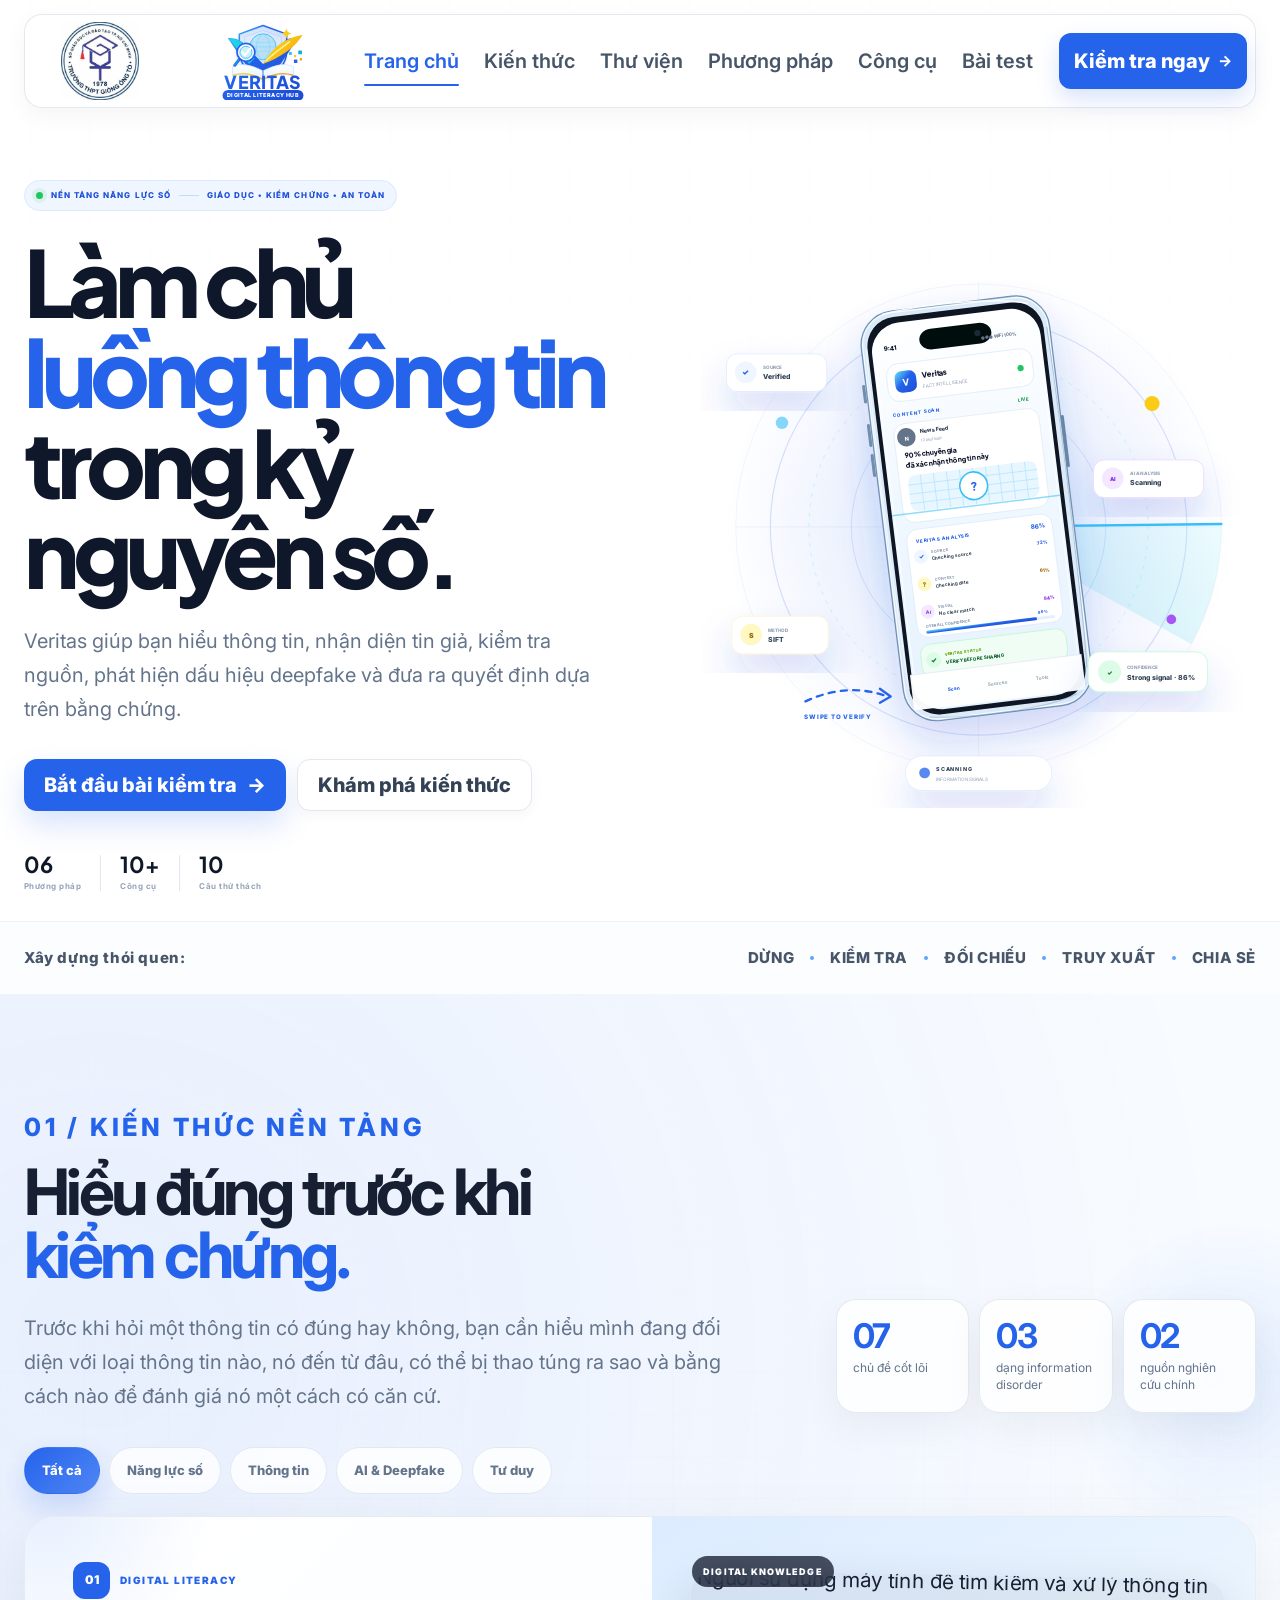
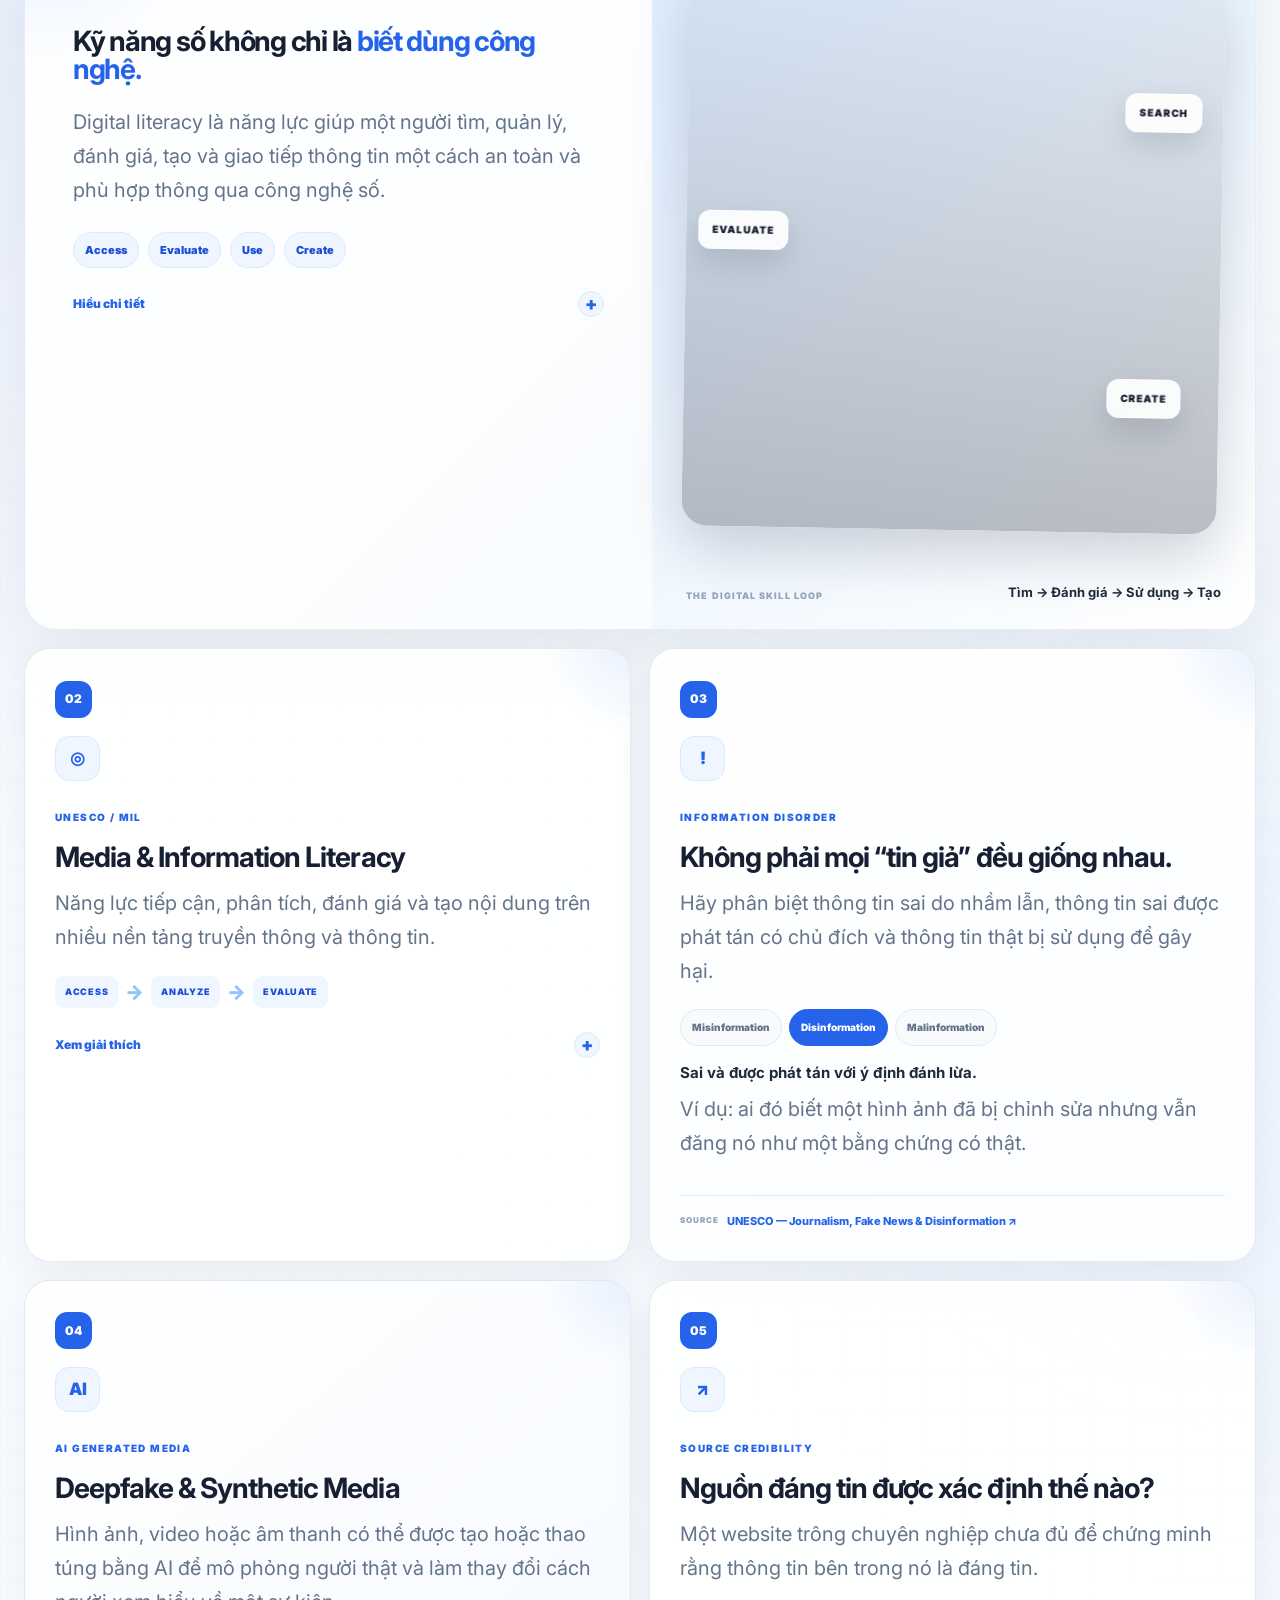
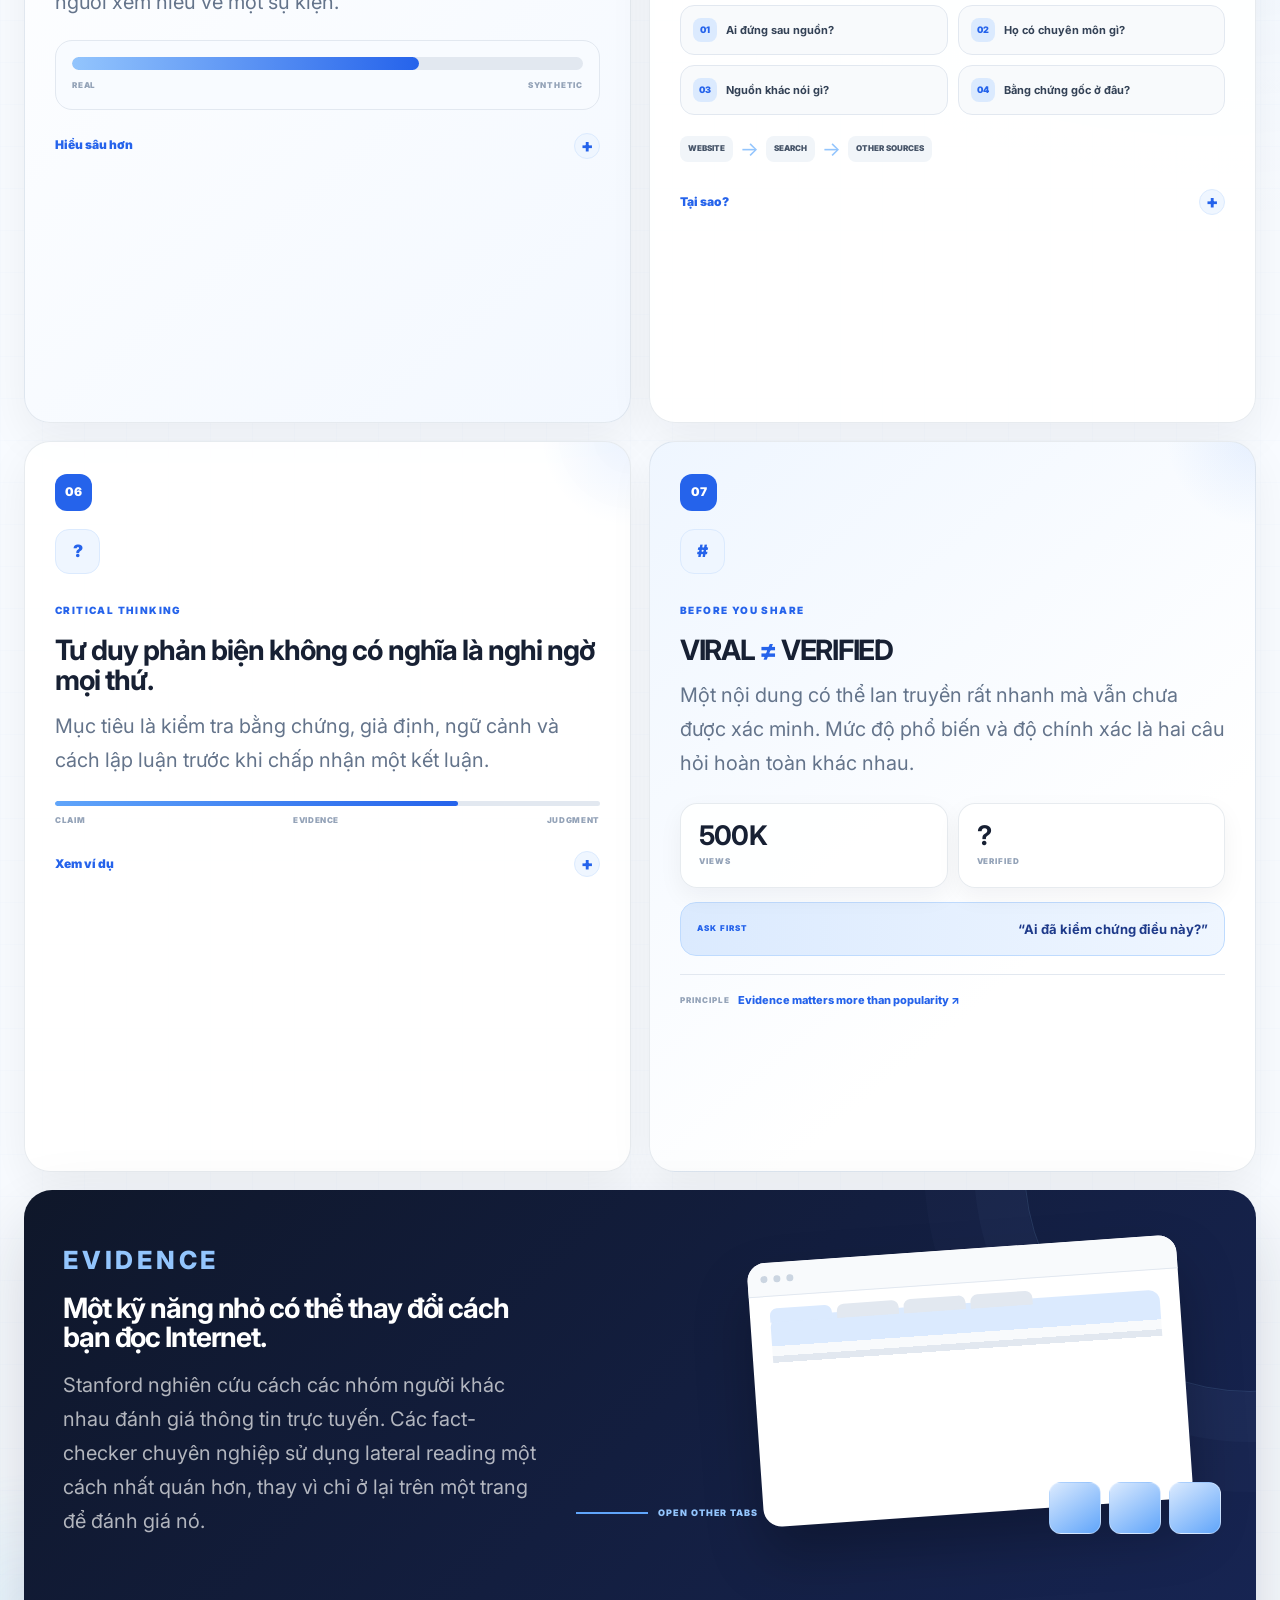
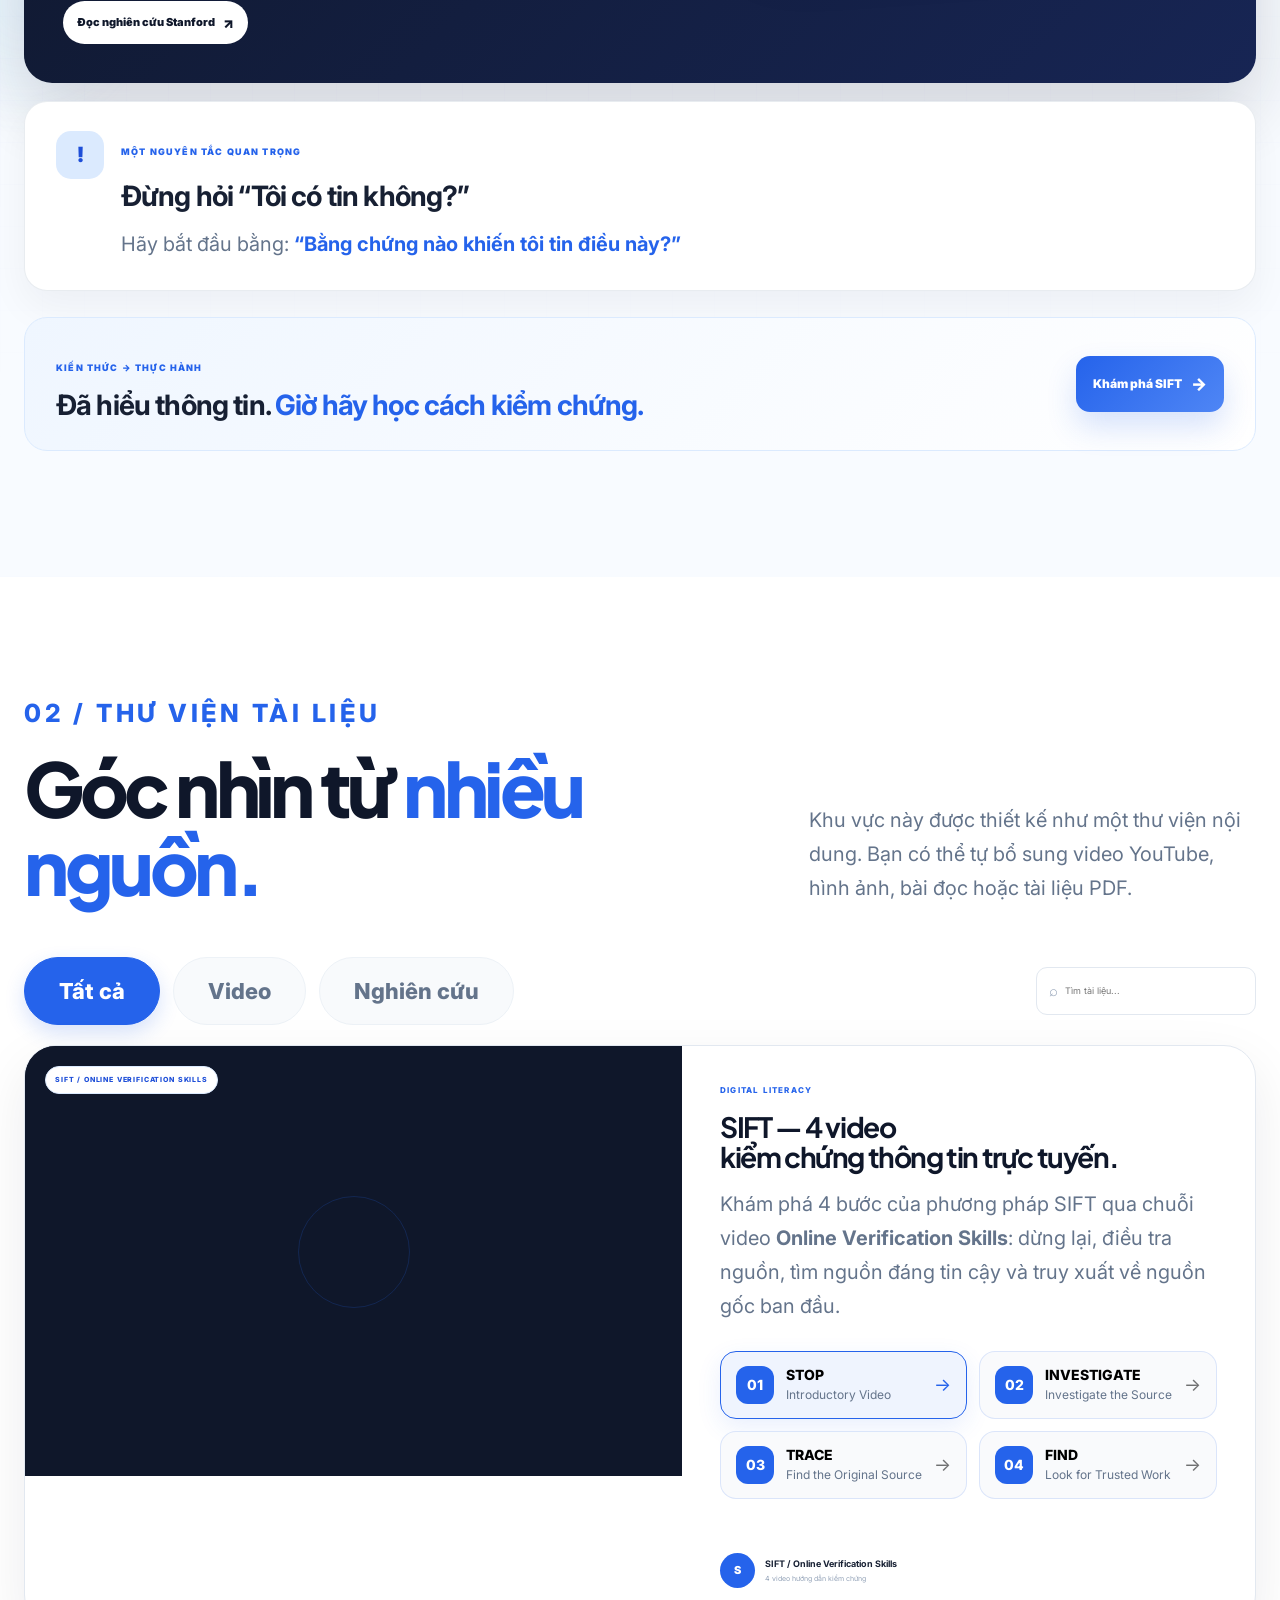
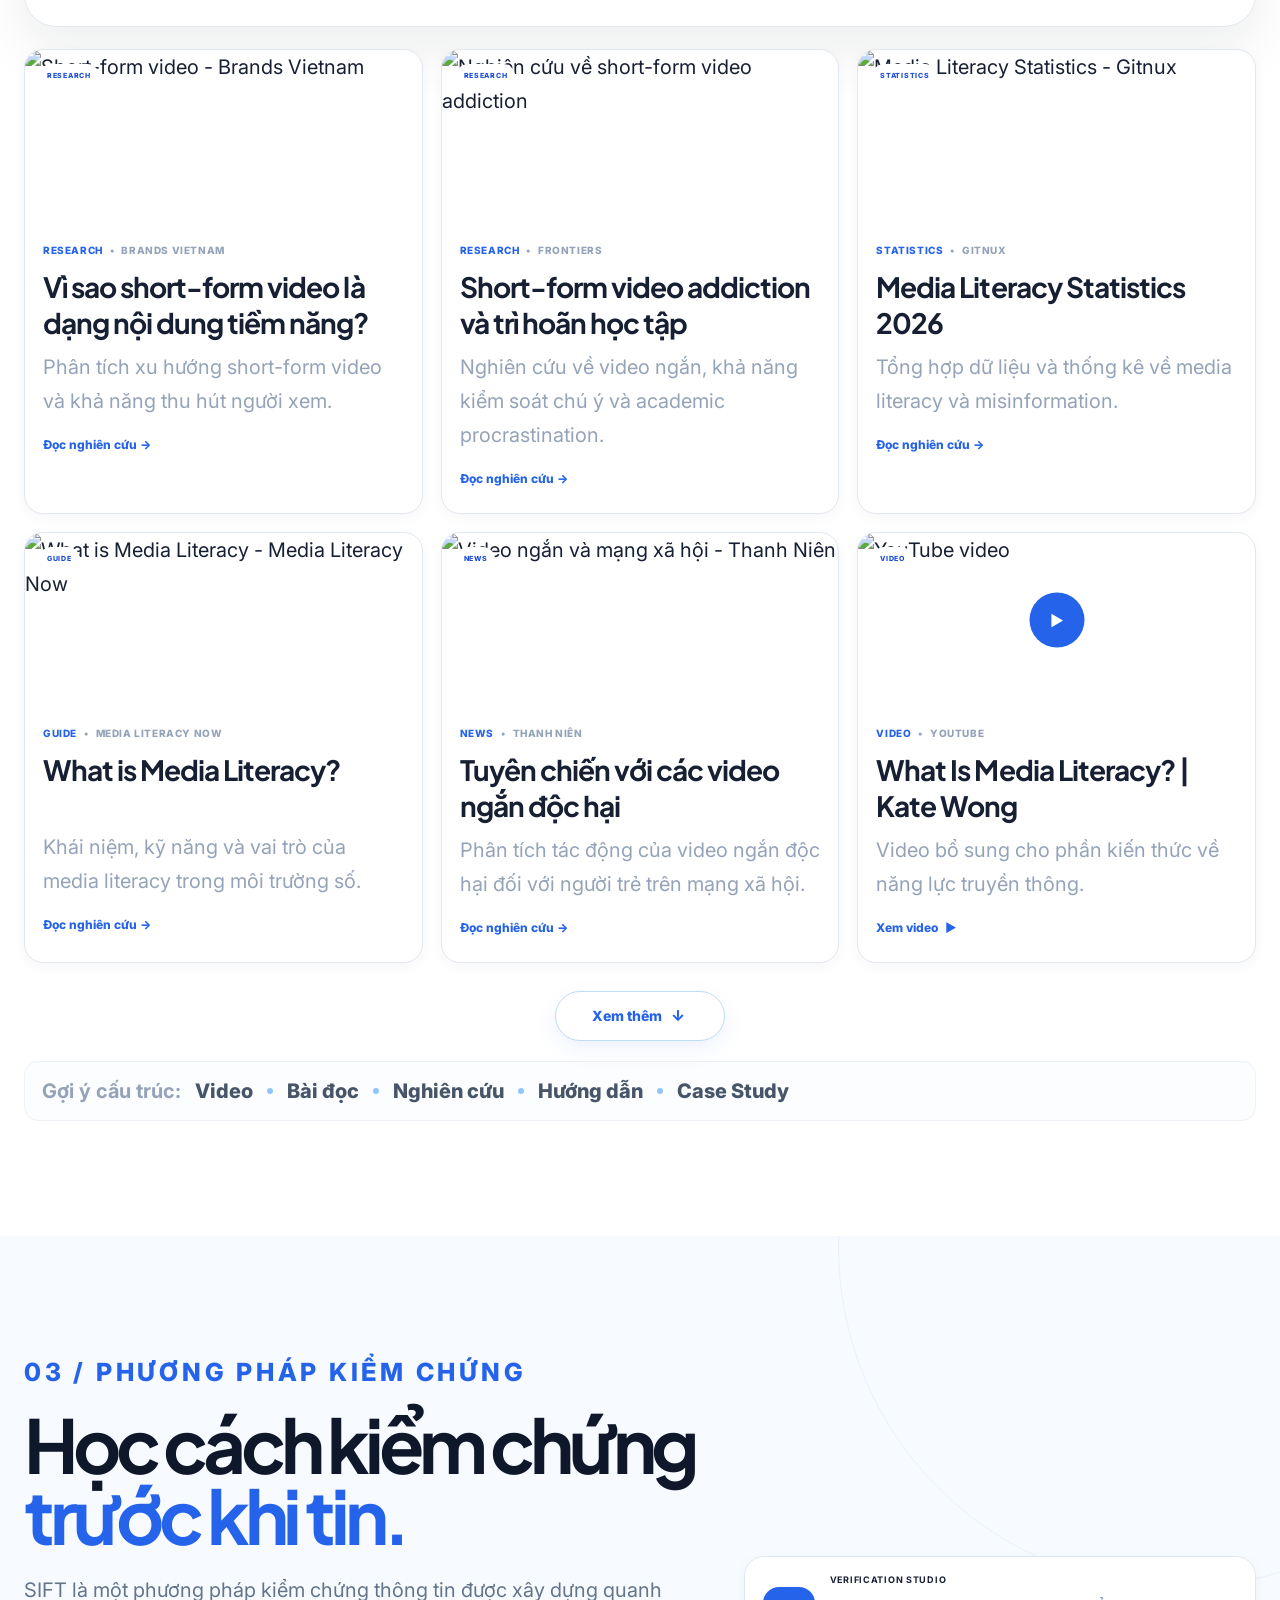
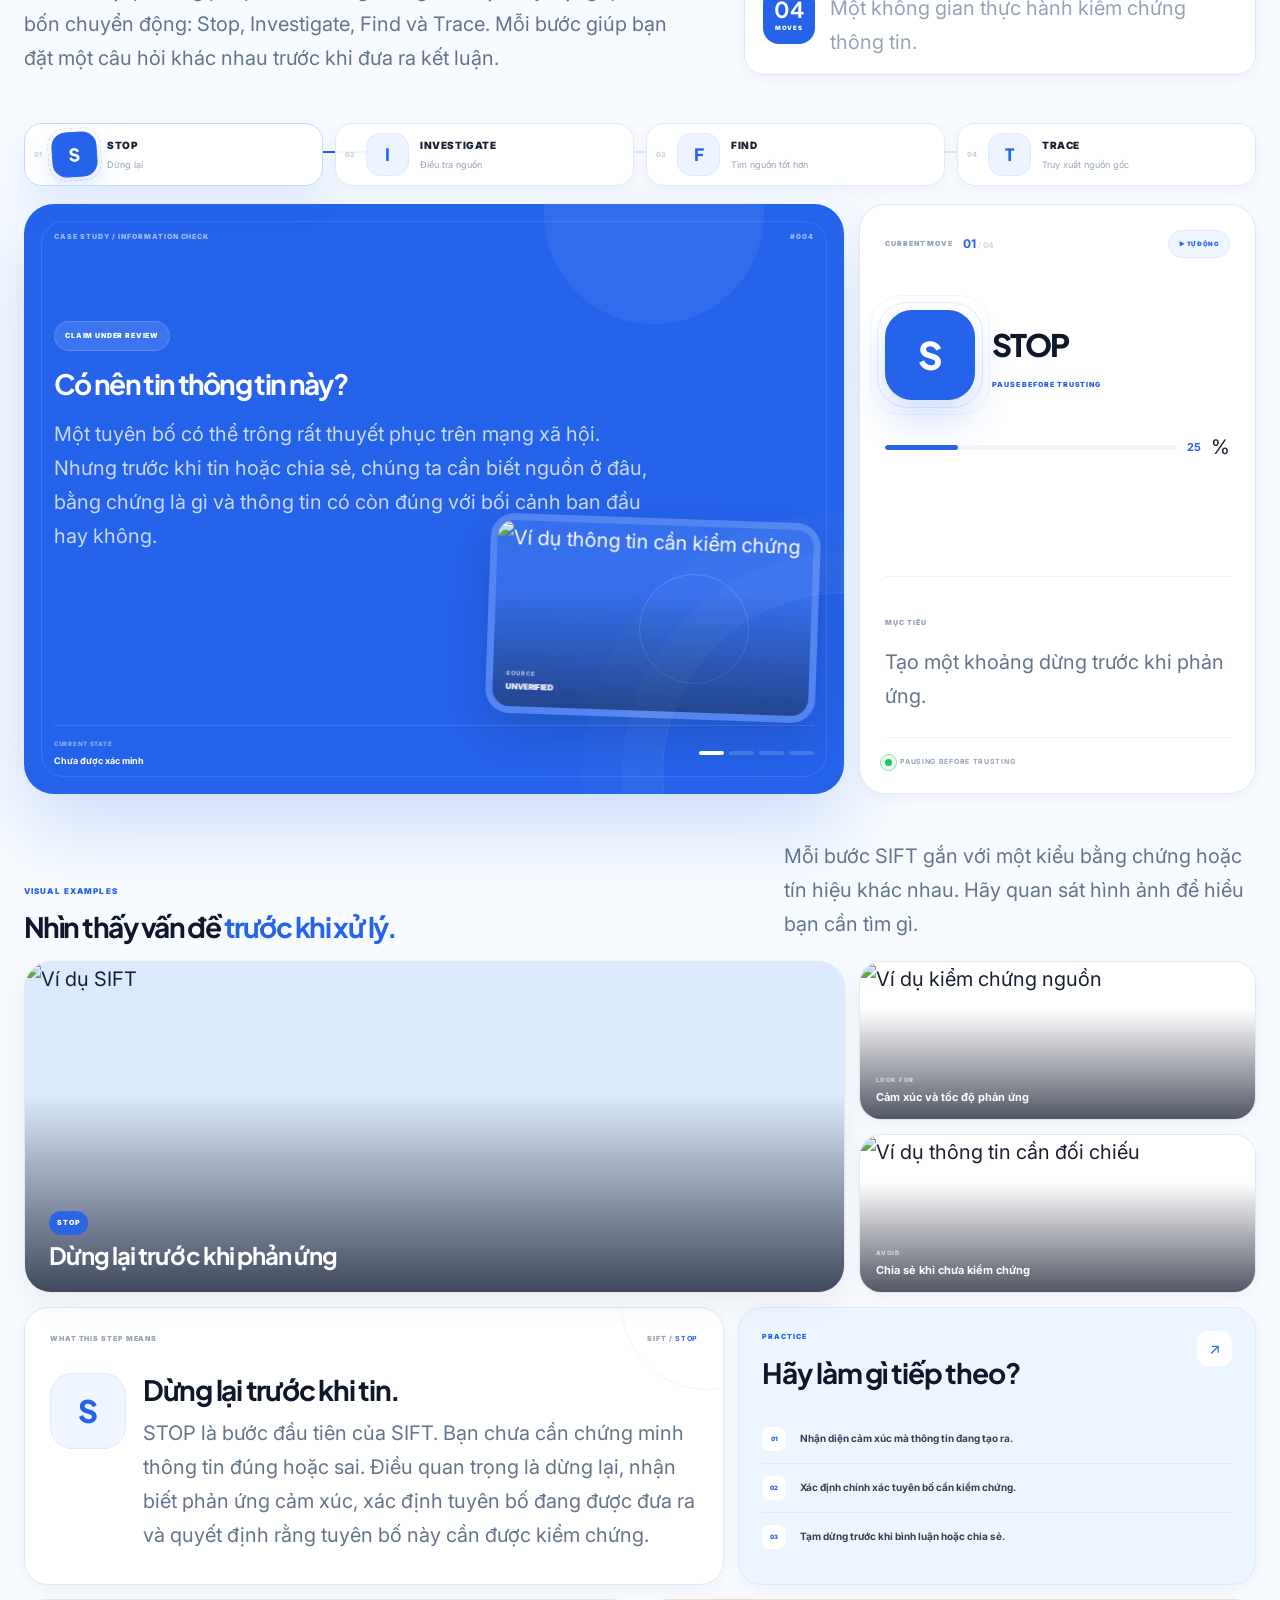
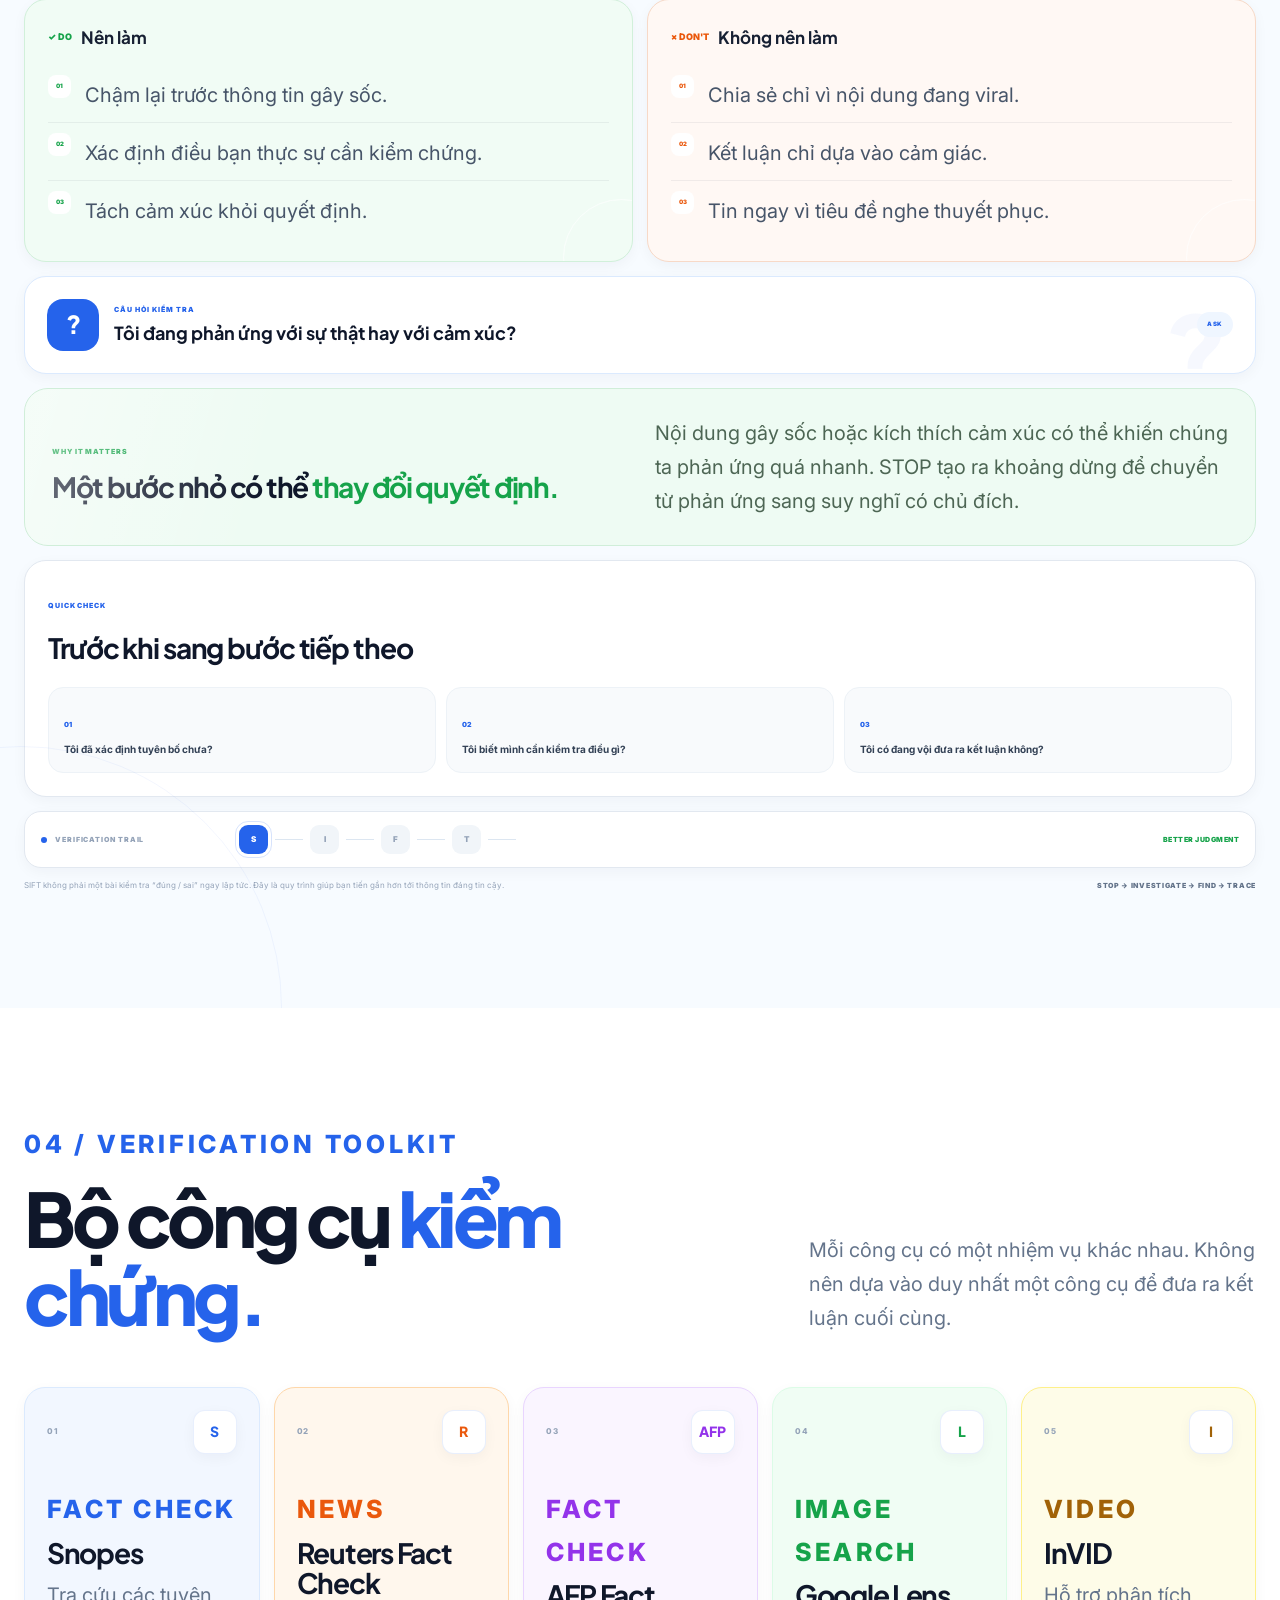
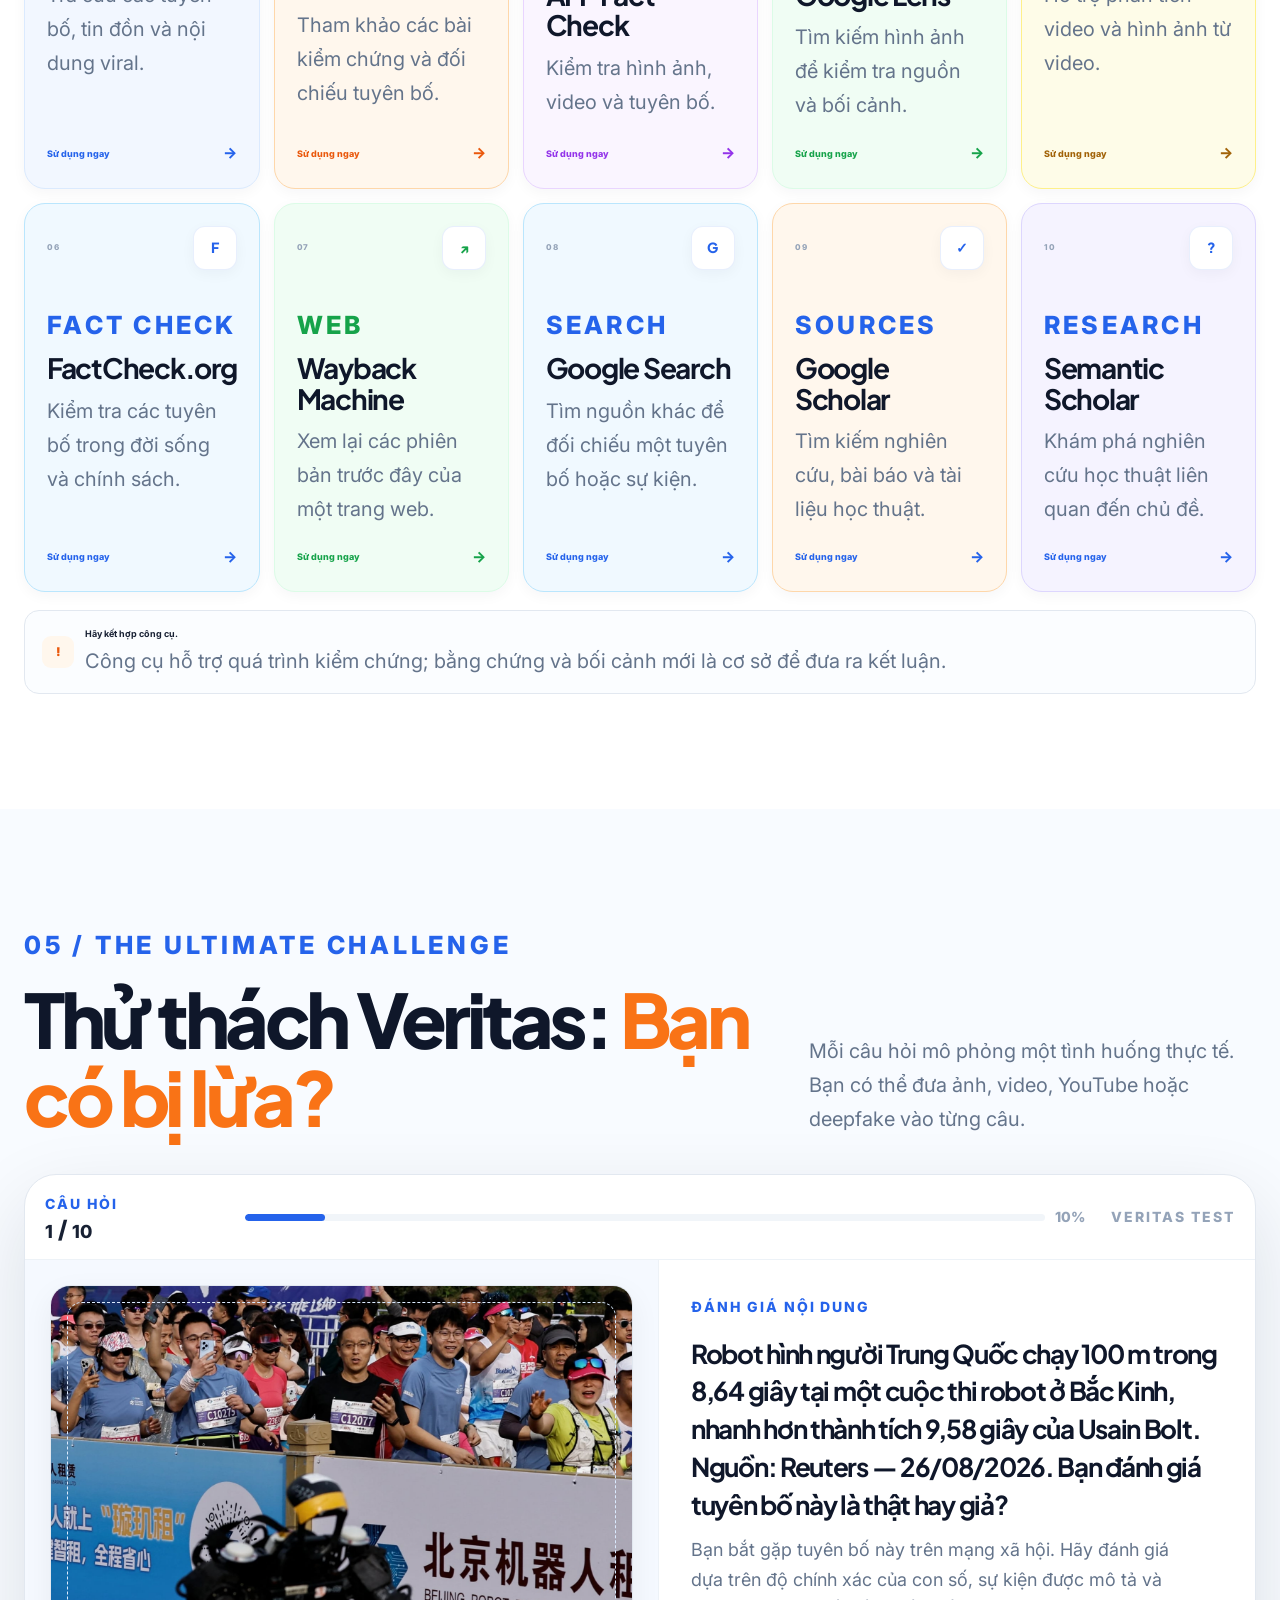
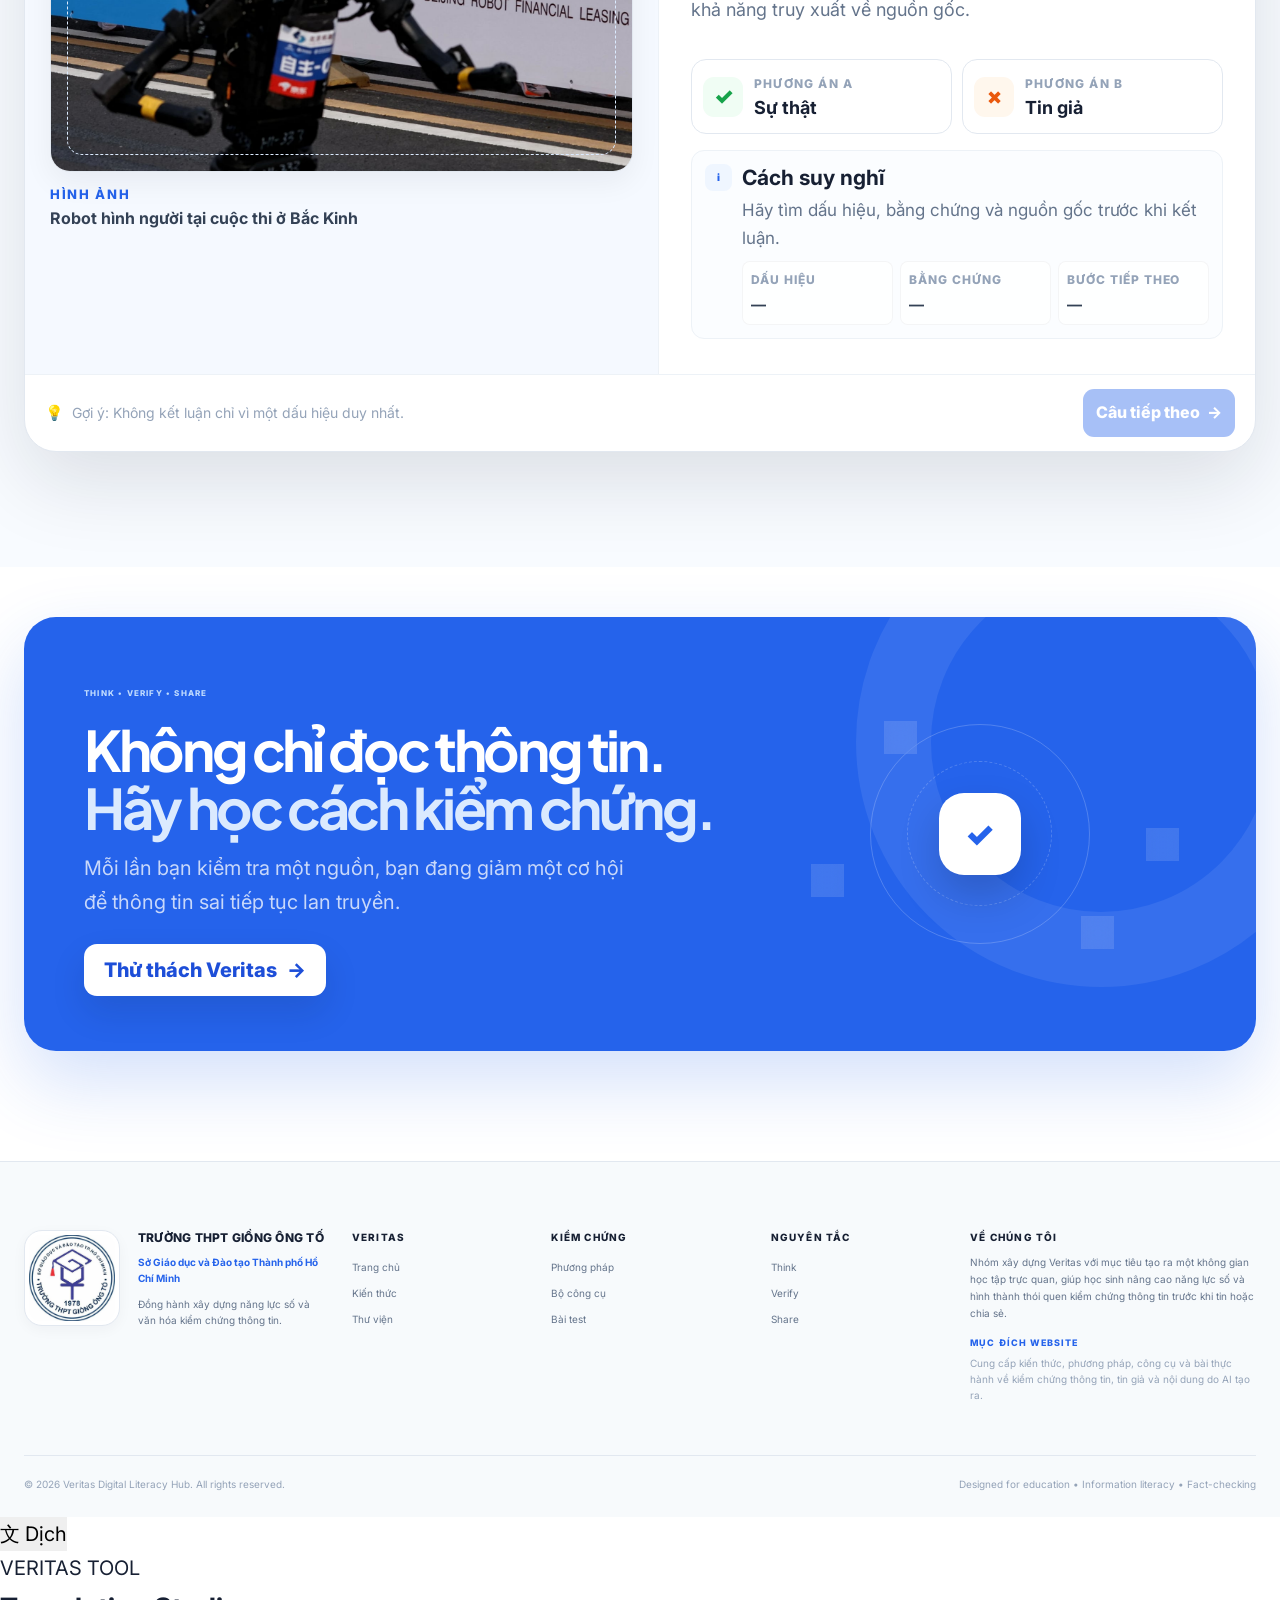
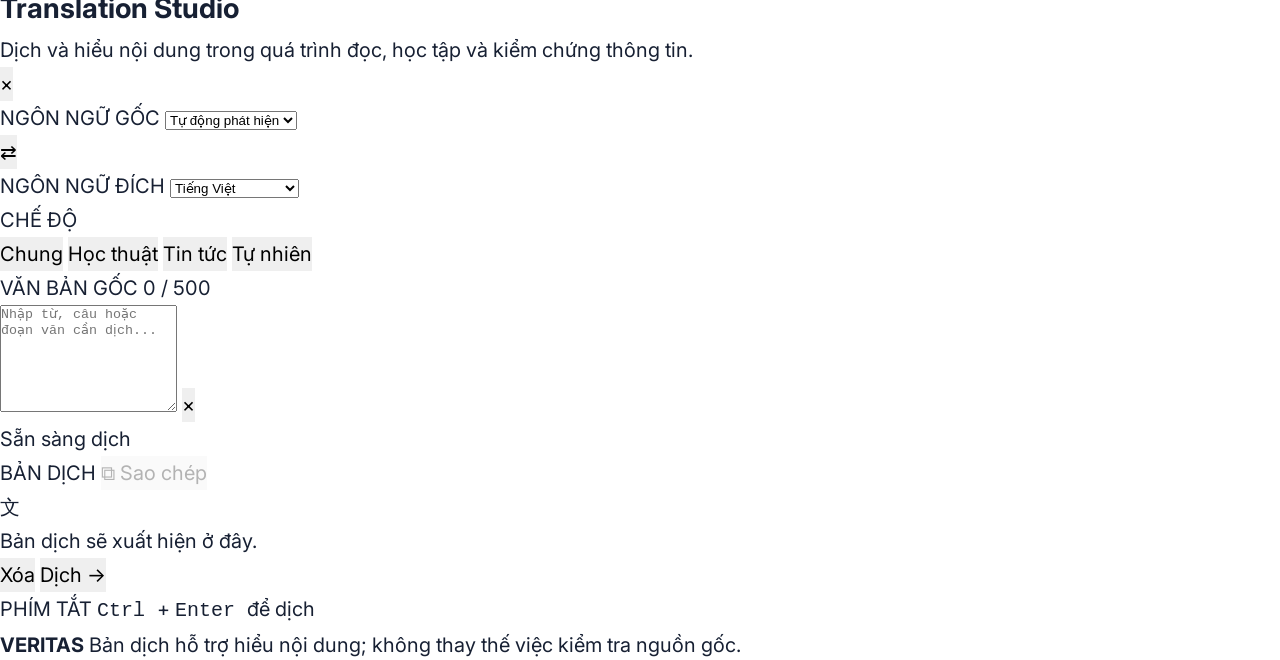
==== commit ec8959e3: "Update index.html" ====
--- a/index.html
+++ b/index.html
@@ -7745,7 +7745,466 @@
     </div>
 
 </footer>
-
+<!-- =====================================================
+     VERITAS TRANSLATION STUDIO
+===================================================== -->
+
+<div
+    class="veritas-translator"
+    id="veritasTranslator"
+>
+
+    <!-- =================================================
+         FLOATING BUTTON
+    ================================================== -->
+
+    <button
+        type="button"
+        class="translator-fab"
+        id="translatorFab"
+        aria-label="Mở Translation Studio"
+        aria-expanded="false"
+    >
+
+        <span class="translator-fab-icon">
+            文
+        </span>
+
+        <span class="translator-fab-text">
+            Dịch
+        </span>
+
+    </button>
+
+
+    <!-- =================================================
+         TRANSLATOR WINDOW
+    ================================================== -->
+
+    <section
+        class="translator-window"
+        id="translatorWindow"
+        aria-hidden="true"
+    >
+
+        <!-- HEADER -->
+
+        <header class="translator-header">
+
+            <div class="translator-brand">
+
+                <span class="translator-kicker">
+                    VERITAS TOOL
+                </span>
+
+                <h3>
+                    Translation Studio
+                </h3>
+
+                <p>
+                    Dịch và hiểu nội dung trong quá trình
+                    đọc, học tập và kiểm chứng thông tin.
+                </p>
+
+            </div>
+
+
+            <button
+                type="button"
+                class="translator-close"
+                id="translatorClose"
+                aria-label="Đóng Translation Studio"
+            >
+                ×
+            </button>
+
+        </header>
+
+
+        <!-- LANGUAGE CONTROL -->
+
+        <div class="translator-language-card">
+
+            <div class="translator-language">
+
+                <span class="translator-control-label">
+                    NGÔN NGỮ GỐC
+                </span>
+
+                <select
+                    id="translatorFrom"
+                    aria-label="Ngôn ngữ gốc"
+                >
+
+                    <option value="auto">
+                        Tự động phát hiện
+                    </option>
+
+                    <option value="vi">
+                        Tiếng Việt
+                    </option>
+
+                    <option value="en">
+                        English
+                    </option>
+
+                    <option value="fr">
+                        Français
+                    </option>
+
+                    <option value="de">
+                        Deutsch
+                    </option>
+
+                    <option value="es">
+                        Español
+                    </option>
+
+                    <option value="it">
+                        Italiano
+                    </option>
+
+                    <option value="pt">
+                        Português
+                    </option>
+
+                    <option value="nl">
+                        Nederlands
+                    </option>
+
+                    <option value="id">
+                        Bahasa Indonesia
+                    </option>
+
+                    <option value="ja">
+                        日本語
+                    </option>
+
+                    <option value="ko">
+                        한국어
+                    </option>
+
+                    <option value="zh">
+                        中文
+                    </option>
+
+                </select>
+
+            </div>
+
+
+            <button
+                type="button"
+                class="translator-swap"
+                id="translatorSwap"
+                aria-label="Đổi ngôn ngữ"
+                title="Đổi ngôn ngữ"
+            >
+                ⇄
+            </button>
+
+
+            <div class="translator-language">
+
+                <span class="translator-control-label">
+                    NGÔN NGỮ ĐÍCH
+                </span>
+
+                <select
+                    id="translatorTo"
+                    aria-label="Ngôn ngữ đích"
+                >
+
+                    <option value="vi">
+                        Tiếng Việt
+                    </option>
+
+                    <option value="en">
+                        English
+                    </option>
+
+                    <option value="fr">
+                        Français
+                    </option>
+
+                    <option value="de">
+                        Deutsch
+                    </option>
+
+                    <option value="es">
+                        Español
+                    </option>
+
+                    <option value="it">
+                        Italiano
+                    </option>
+
+                    <option value="pt">
+                        Português
+                    </option>
+
+                    <option value="nl">
+                        Nederlands
+                    </option>
+
+                    <option value="id">
+                        Bahasa Indonesia
+                    </option>
+
+                    <option value="ja">
+                        日本語
+                    </option>
+
+                    <option value="ko">
+                        한국어
+                    </option>
+
+                    <option value="zh">
+                        中文
+                    </option>
+
+                </select>
+
+            </div>
+
+        </div>
+
+
+        <!-- TRANSLATION MODE -->
+
+        <div class="translator-mode-row">
+
+            <span class="translator-control-label">
+                CHẾ ĐỘ
+            </span>
+
+            <div class="translator-mode-options">
+
+                <button
+                    type="button"
+                    class="translator-mode active"
+                    data-mode="standard"
+                >
+                    Chung
+                </button>
+
+                <button
+                    type="button"
+                    class="translator-mode"
+                    data-mode="academic"
+                >
+                    Học thuật
+                </button>
+
+                <button
+                    type="button"
+                    class="translator-mode"
+                    data-mode="news"
+                >
+                    Tin tức
+                </button>
+
+                <button
+                    type="button"
+                    class="translator-mode"
+                    data-mode="natural"
+                >
+                    Tự nhiên
+                </button>
+
+            </div>
+
+        </div>
+
+
+        <!-- INPUT -->
+
+        <div class="translator-section">
+
+            <div class="translator-section-head">
+
+                <label
+                    for="translatorInput"
+                    class="translator-section-title"
+                >
+                    VĂN BẢN GỐC
+                </label>
+
+                <span
+                    id="translatorCharacterCount"
+                    class="translator-count"
+                >
+                    0 / 500
+                </span>
+
+            </div>
+
+
+            <div class="translator-input-shell">
+
+                <textarea
+                    id="translatorInput"
+                    rows="7"
+                    maxlength="500"
+                    placeholder="Nhập từ, câu hoặc đoạn văn cần dịch..."
+                    spellcheck="true"
+                ></textarea>
+
+                <button
+                    type="button"
+                    class="translator-inline-clear"
+                    id="translatorClear"
+                    aria-label="Xóa nội dung"
+                    title="Xóa"
+                >
+                    ×
+                </button>
+
+            </div>
+
+        </div>
+
+
+        <!-- STATUS -->
+
+        <div
+            class="translator-status"
+            id="translatorStatus"
+        >
+
+            <span class="translator-status-dot"></span>
+
+            <span id="translatorStatusText">
+                Sẵn sàng dịch
+            </span>
+
+        </div>
+
+
+        <!-- RESULT -->
+
+        <div class="translator-section">
+
+            <div class="translator-section-head">
+
+                <span class="translator-section-title">
+                    BẢN DỊCH
+                </span>
+
+                <button
+                    type="button"
+                    class="translator-copy"
+                    id="translatorCopy"
+                    disabled
+                >
+                    ⧉ Sao chép
+                </button>
+
+            </div>
+
+
+            <div
+                class="translator-result"
+                id="translatorResult"
+                aria-live="polite"
+            >
+
+                <div class="translator-result-empty">
+
+                    <span>
+                        文
+                    </span>
+
+                    <p>
+                        Bản dịch sẽ xuất hiện ở đây.
+                    </p>
+
+                </div>
+
+            </div>
+
+        </div>
+
+
+        <!-- MAIN ACTION -->
+
+        <div class="translator-actions">
+
+            <button
+                type="button"
+                class="translator-clear-button"
+                id="translatorClearSecondary"
+            >
+                Xóa
+            </button>
+
+
+            <button
+                type="button"
+                class="translator-translate"
+                id="translatorTranslate"
+            >
+
+                <span
+                    class="translator-translate-label"
+                >
+                    Dịch
+                </span>
+
+                <span
+                    class="translator-translate-arrow"
+                >
+                    →
+                </span>
+
+            </button>
+
+        </div>
+
+
+        <!-- SHORTCUT -->
+
+        <div class="translator-shortcut">
+
+            <span>
+                PHÍM TẮT
+            </span>
+
+            <kbd>
+                Ctrl
+            </kbd>
+
+            <span>+</span>
+
+            <kbd>
+                Enter
+            </kbd>
+
+            <span>
+                để dịch
+            </span>
+
+        </div>
+
+
+        <!-- FOOTNOTE -->
+
+        <div class="translator-footnote">
+
+            <strong>
+                VERITAS
+            </strong>
+
+            <span>
+                Bản dịch hỗ trợ hiểu nội dung;
+                không thay thế việc kiểm tra nguồn gốc.
+            </span>
+
+        </div>
+
+    </section>
+
+</div>
 
 <!-- =====================================================
      RESOURCE VIEWER
--- a/style.css
+++ b/style.css
@@ -5036,6 +5036,2199 @@
     }
 
 }
+/* =========================================================
+   VERITAS — FOUNDATION KNOWLEDGE HUB
+   COMPLETE VISUAL REDESIGN
+========================================================= */
+
+.foundation-hub-section {
+    position: relative;
+    isolation: isolate;
+    overflow: hidden;
+    padding: 112px 0 126px;
+    background:
+        radial-gradient(
+            circle at 8% 8%,
+            rgba(37,99,235,.08),
+            transparent 27%
+        ),
+        radial-gradient(
+            circle at 94% 38%,
+            rgba(96,165,250,.08),
+            transparent 26%
+        ),
+        #f8fbff;
+}
+
+
+.foundation-hub-bg {
+    position: absolute;
+    inset: 0;
+    pointer-events: none;
+    z-index: -1;
+}
+
+
+.foundation-orb {
+    position: absolute;
+    display: block;
+    border-radius: 999px;
+    filter: blur(1px);
+    opacity: .7;
+    animation:
+        foundationOrbFloat
+        11s
+        ease-in-out
+        infinite;
+}
+
+
+.foundation-orb-a {
+    width: 340px;
+    height: 340px;
+    top: 5%;
+    right: -120px;
+    background:
+        radial-gradient(
+            circle,
+            rgba(59,130,246,.17),
+            transparent 68%
+        );
+}
+
+
+.foundation-orb-b {
+    width: 270px;
+    height: 270px;
+    left: -110px;
+    bottom: 10%;
+    background:
+        radial-gradient(
+            circle,
+            rgba(125,211,252,.16),
+            transparent 70%
+        );
+    animation-delay: -4s;
+}
+
+
+.foundation-grid-lines {
+    position: absolute;
+    inset: 0;
+    opacity: .42;
+    background-image:
+        linear-gradient(
+            rgba(37,99,235,.03) 1px,
+            transparent 1px
+        ),
+        linear-gradient(
+            90deg,
+            rgba(37,99,235,.03) 1px,
+            transparent 1px
+        );
+    background-size: 42px 42px;
+    mask-image:
+        linear-gradient(
+            to bottom,
+            transparent,
+            #000 15%,
+            #000 85%,
+            transparent
+        );
+}
+
+
+@keyframes foundationOrbFloat {
+
+    0%,
+    100% {
+        transform:
+            translate3d(0, 0, 0)
+            scale(1);
+    }
+
+    50% {
+        transform:
+            translate3d(18px, -24px, 0)
+            scale(1.08);
+    }
+
+}
+
+
+/* =========================================================
+   HEADER
+========================================================= */
+
+.foundation-hub-header {
+    display: grid;
+    grid-template-columns: minmax(0, 1fr) 420px;
+    gap: 50px;
+    align-items: end;
+    margin-bottom: 34px;
+}
+
+
+.foundation-hub-heading {
+    max-width: 790px;
+}
+
+
+.foundation-hub-heading h2 {
+    margin-top: 13px;
+    max-width: 800px;
+    color: var(--ink-900);
+    font-size: clamp(44px, 5vw, 68px);
+    line-height: .98;
+    letter-spacing: -.055em;
+}
+
+
+.foundation-hub-heading h2 span {
+    display: inline-block;
+    color: var(--blue-600);
+}
+
+
+.foundation-hub-heading p {
+    max-width: 700px;
+    margin-top: 25px;
+    color: var(--ink-500);
+    font-size: 18px;
+    line-height: 1.8;
+}
+
+
+.foundation-hub-stats {
+    display: grid;
+    grid-template-columns:
+        repeat(3, 1fr);
+    gap: 10px;
+}
+
+
+.foundation-stat {
+    padding: 19px 16px;
+    background: rgba(255,255,255,.83);
+    border: 1px solid rgba(148,163,184,.22);
+    border-radius: 20px;
+    box-shadow:
+        0 14px 40px rgba(15,23,42,.05);
+    backdrop-filter: blur(14px);
+    transition:
+        transform .4s ease,
+        box-shadow .4s ease;
+}
+
+
+.foundation-stat:hover {
+    transform: translateY(-7px);
+    box-shadow:
+        0 22px 44px rgba(37,99,235,.10);
+}
+
+
+.foundation-stat strong {
+    display: block;
+    color: var(--blue-600);
+    font-size: 34px;
+    line-height: 1;
+    letter-spacing: -.05em;
+}
+
+
+.foundation-stat span {
+    display: block;
+    margin-top: 7px;
+    color: var(--ink-500);
+    font-size: 12px;
+    line-height: 1.4;
+}
+
+
+/* =========================================================
+   FILTER
+========================================================= */
+
+.foundation-filter {
+    display: flex;
+    flex-wrap: wrap;
+    gap: 9px;
+    margin-bottom: 22px;
+}
+
+
+.foundation-filter-btn {
+    position: relative;
+    overflow: hidden;
+    padding: 11px 17px;
+    color: var(--ink-500);
+    background: rgba(255,255,255,.8);
+    border: 1px solid var(--border);
+    border-radius: 999px;
+    cursor: pointer;
+    font: inherit;
+    font-size: 13px;
+    font-weight: 800;
+    transition:
+        color .3s ease,
+        background .3s ease,
+        transform .3s ease,
+        box-shadow .3s ease;
+}
+
+
+.foundation-filter-btn::after {
+    content: "";
+    position: absolute;
+    width: 0;
+    height: 0;
+    top: 50%;
+    left: 50%;
+    border-radius: 50%;
+    background: rgba(255,255,255,.18);
+    transform:
+        translate(-50%,-50%);
+    transition:
+        width .45s ease,
+        height .45s ease;
+}
+
+
+.foundation-filter-btn:hover::after {
+    width: 160px;
+    height: 160px;
+}
+
+
+.foundation-filter-btn:hover {
+    transform: translateY(-3px);
+}
+
+
+.foundation-filter-btn.active {
+    color: #fff;
+    background:
+        linear-gradient(
+            135deg,
+            #2563eb,
+            #4f86f5
+        );
+    border-color: transparent;
+    box-shadow:
+        0 13px 28px rgba(37,99,235,.18);
+}
+
+
+/* =========================================================
+   FEATURED
+========================================================= */
+
+.foundation-featured-card {
+    position: relative;
+    display: grid;
+    grid-template-columns:
+        minmax(0, 1.02fr)
+        minmax(390px, .98fr);
+    min-height: 545px;
+    overflow: hidden;
+    margin-bottom: 18px;
+    background:
+        linear-gradient(
+            135deg,
+            #ffffff 0%,
+            #f7fbff 100%
+        );
+    border: 1px solid rgba(148,163,184,.2);
+    border-radius: 32px;
+    box-shadow:
+        0 28px 75px rgba(15,23,42,.08);
+}
+
+
+.foundation-featured-card::before {
+    content: "";
+    position: absolute;
+    width: 340px;
+    height: 340px;
+    top: -180px;
+    left: -150px;
+    border-radius: 50%;
+    background:
+        radial-gradient(
+            circle,
+            rgba(59,130,246,.12),
+            transparent 68%
+        );
+}
+
+
+.foundation-featured-copy {
+    position: relative;
+    z-index: 2;
+    padding: 45px 48px 45px 48px;
+}
+
+
+.foundation-card-topline {
+    display: flex;
+    align-items: center;
+    gap: 10px;
+}
+
+
+.foundation-card-number {
+    display: inline-flex;
+    align-items: center;
+    justify-content: center;
+    width: 37px;
+    height: 37px;
+    flex: 0 0 auto;
+    color: #fff;
+    background: var(--blue-600);
+    border-radius: 12px;
+    font-size: 12px;
+    font-weight: 900;
+}
+
+
+.foundation-card-category {
+    color: var(--blue-600);
+    font-size: 10px;
+    font-weight: 900;
+    letter-spacing: .14em;
+}
+
+
+.foundation-featured-copy h3 {
+    max-width: 650px;
+    margin-top: 28px;
+    color: var(--ink-900);
+    font-size: clamp(34px, 4vw, 52px);
+    line-height: 1.02;
+    letter-spacing: -.045em;
+}
+
+
+.foundation-featured-copy h3 span {
+    color: var(--blue-600);
+}
+
+
+.foundation-lead {
+    max-width: 650px;
+    margin-top: 21px;
+    color: var(--ink-500);
+    font-size: 18px;
+    line-height: 1.78;
+}
+
+
+.foundation-pill-row {
+    display: flex;
+    flex-wrap: wrap;
+    gap: 9px;
+    margin-top: 25px;
+}
+
+
+.foundation-pill-row span {
+    padding: 8px 11px;
+    color: #1d4ed8;
+    background: #eff6ff;
+    border: 1px solid #dbeafe;
+    border-radius: 999px;
+    font-size: 11px;
+    font-weight: 900;
+}
+
+
+.foundation-featured-visual {
+    position: relative;
+    min-height: 545px;
+    padding: 22px;
+    background:
+        linear-gradient(
+            145deg,
+            #dcecff 0%,
+            #eff7ff 55%,
+            #ffffff 100%
+        );
+}
+
+
+.foundation-visual-label {
+    position: absolute;
+    z-index: 4;
+    top: 39px;
+    left: 40px;
+    padding: 8px 11px;
+    color: #fff;
+    background: rgba(15,23,42,.74);
+    border-radius: 999px;
+    backdrop-filter: blur(10px);
+    font-size: 9px;
+    font-weight: 900;
+    letter-spacing: .12em;
+}
+
+
+.foundation-image-shell {
+    position: absolute;
+    inset: 58px 34px 100px;
+    overflow: hidden;
+    border-radius: 26px;
+    box-shadow:
+        0 24px 55px rgba(15,23,42,.18);
+    transform:
+        rotate(1deg);
+    transition:
+        transform .7s cubic-bezier(.2,.8,.2,1),
+        box-shadow .7s ease;
+    animation:
+        foundationImageFloat
+        7s
+        ease-in-out
+        infinite;
+}
+
+
+.foundation-featured-visual:hover
+.foundation-image-shell {
+    transform:
+        rotate(0deg)
+        scale(1.015)
+        translateY(-6px);
+    box-shadow:
+        0 35px 75px rgba(15,23,42,.2);
+}
+
+
+.foundation-image-shell img {
+    width: 100%;
+    height: 100%;
+    display: block;
+    object-fit: cover;
+    transform: scale(1.04);
+    transition:
+        transform 1s cubic-bezier(.2,.8,.2,1),
+        filter .7s ease;
+}
+
+
+.foundation-featured-visual:hover
+.foundation-image-shell img {
+    transform: scale(1.11);
+    filter: saturate(1.08);
+}
+
+
+.foundation-image-overlay {
+    position: absolute;
+    inset: 0;
+    background:
+        linear-gradient(
+            180deg,
+            rgba(15,23,42,.05),
+            rgba(15,23,42,.28)
+        );
+}
+
+
+.foundation-image-shell::after {
+    content: "";
+    position: absolute;
+    top: -30%;
+    left: -25%;
+    width: 45%;
+    height: 160%;
+    background:
+        linear-gradient(
+            90deg,
+            transparent,
+            rgba(255,255,255,.36),
+            transparent
+        );
+    transform: translateX(-180%) rotate(15deg);
+    animation:
+        foundationLightSweep
+        5.6s
+        ease-in-out
+        infinite;
+}
+
+
+@keyframes foundationImageFloat {
+
+    0%,
+    100% {
+        transform:
+            rotate(1deg)
+            translateY(0);
+    }
+
+    50% {
+        transform:
+            rotate(1deg)
+            translateY(-9px);
+    }
+
+}
+
+
+@keyframes foundationLightSweep {
+
+    0%,
+    58% {
+        transform:
+            translateX(-180%)
+            rotate(15deg);
+    }
+
+    78%,
+    100% {
+        transform:
+            translateX(360%)
+            rotate(15deg);
+    }
+
+}
+
+
+.foundation-floating-tag {
+    position: absolute;
+    z-index: 5;
+    padding: 10px 13px;
+    color: #0f172a;
+    background: rgba(255,255,255,.92);
+    border: 1px solid rgba(255,255,255,.9);
+    border-radius: 12px;
+    box-shadow:
+        0 13px 30px rgba(15,23,42,.14);
+    backdrop-filter: blur(12px);
+    font-size: 10px;
+    font-weight: 900;
+    letter-spacing: .1em;
+    animation:
+        foundationTagFloat
+        5s
+        ease-in-out
+        infinite;
+}
+
+
+.foundation-tag-a {
+    right: 21px;
+    top: 115px;
+}
+
+
+.foundation-tag-b {
+    left: 12px;
+    top: 43%;
+    animation-delay: -1.8s;
+}
+
+
+.foundation-tag-c {
+    right: 38px;
+    bottom: 115px;
+    animation-delay: -3.4s;
+}
+
+
+@keyframes foundationTagFloat {
+
+    0%,
+    100% {
+        transform: translateY(0);
+    }
+
+    50% {
+        transform: translateY(-8px);
+    }
+
+}
+
+
+.foundation-visual-caption {
+    position: absolute;
+    z-index: 5;
+    right: 34px;
+    bottom: 26px;
+    left: 34px;
+    display: flex;
+    justify-content: space-between;
+    align-items: end;
+    gap: 20px;
+}
+
+
+.foundation-visual-caption span {
+    color: var(--ink-400);
+    font-size: 9px;
+    font-weight: 900;
+    letter-spacing: .12em;
+}
+
+
+.foundation-visual-caption strong {
+    color: var(--ink-800);
+    font-size: 13px;
+}
+
+
+/* =========================================================
+   GRID
+========================================================= */
+
+.foundation-knowledge-grid {
+    display: grid;
+    grid-template-columns:
+        repeat(2, minmax(0, 1fr));
+    gap: 18px;
+}
+
+
+.foundation-knowledge-card {
+    position: relative;
+    overflow: hidden;
+    padding: 30px;
+    background:
+        rgba(255,255,255,.9);
+    border: 1px solid rgba(148,163,184,.22);
+    border-radius: 26px;
+    box-shadow:
+        0 16px 45px rgba(15,23,42,.06);
+    transition:
+        transform .45s cubic-bezier(.2,.8,.2,1),
+        box-shadow .45s ease,
+        border-color .45s ease;
+}
+
+
+.foundation-knowledge-card::before {
+    content: "";
+    position: absolute;
+    width: 180px;
+    height: 180px;
+    right: -90px;
+    top: -95px;
+    border-radius: 50%;
+    background:
+        radial-gradient(
+            circle,
+            rgba(59,130,246,.1),
+            transparent 70%
+        );
+    transition:
+        transform .8s ease;
+}
+
+
+.foundation-knowledge-card:hover {
+    transform:
+        translateY(-9px)
+        rotateX(1.2deg);
+    box-shadow:
+        0 28px 55px rgba(37,99,235,.10);
+    border-color:
+        rgba(96,165,250,.45);
+}
+
+
+.foundation-knowledge-card:hover::before {
+    transform: scale(1.35);
+}
+
+
+.foundation-card-icon {
+    display: flex;
+    align-items: center;
+    justify-content: center;
+    width: 45px;
+    height: 45px;
+    margin: 18px 0 16px;
+    color: var(--blue-600);
+    background: #eff6ff;
+    border: 1px solid #dbeafe;
+    border-radius: 14px;
+    font-size: 17px;
+    font-weight: 900;
+}
+
+
+.foundation-knowledge-card h3 {
+    max-width: 560px;
+    margin-top: 11px;
+    color: var(--ink-900);
+    font-size: 28px;
+    line-height: 1.1;
+    letter-spacing: -.035em;
+}
+
+
+.foundation-knowledge-card p {
+    margin-top: 13px;
+    color: var(--ink-500);
+    font-size: 16px;
+    line-height: 1.75;
+}
+
+
+.foundation-mini-diagram {
+    display: flex;
+    align-items: center;
+    flex-wrap: wrap;
+    gap: 7px;
+    margin-top: 21px;
+}
+
+
+.foundation-mini-diagram span {
+    padding: 8px 10px;
+    color: #1d4ed8;
+    background: #eff6ff;
+    border-radius: 9px;
+    font-size: 9px;
+    font-weight: 900;
+    letter-spacing: .08em;
+}
+
+
+.foundation-mini-diagram i {
+    color: var(--blue-300);
+    font-style: normal;
+    font-weight: 900;
+}
+
+
+.foundation-expand-btn {
+    display: flex;
+    width: 100%;
+    align-items: center;
+    justify-content: space-between;
+    margin-top: 23px;
+    padding: 0;
+    color: var(--blue-600);
+    background: transparent;
+    border: 0;
+    cursor: pointer;
+    font: inherit;
+    font-size: 12px;
+    font-weight: 900;
+    text-align: left;
+}
+
+
+.foundation-expand-btn i {
+    display: inline-flex;
+    align-items: center;
+    justify-content: center;
+    width: 26px;
+    height: 26px;
+    color: var(--blue-600);
+    background: #eff6ff;
+    border: 1px solid #dbeafe;
+    border-radius: 50%;
+    font-style: normal;
+    font-size: 18px;
+    line-height: 1;
+    transition:
+        transform .35s ease,
+        background .35s ease;
+}
+
+
+.foundation-expand-btn[aria-expanded="true"] i {
+    transform: rotate(45deg);
+    background: #dbeafe;
+}
+
+
+.foundation-expand-content {
+    display: grid;
+    grid-template-rows: 0fr;
+    opacity: 0;
+    transition:
+        grid-template-rows .5s ease,
+        opacity .35s ease,
+        margin-top .5s ease;
+}
+
+
+.foundation-expand-content > * {
+    overflow: hidden;
+}
+
+
+.foundation-expand-btn[aria-expanded="true"]
++ .foundation-expand-content {
+    grid-template-rows: 1fr;
+    opacity: 1;
+    margin-top: 20px;
+}
+
+
+.foundation-expand-content p {
+    margin-top: 0;
+}
+
+
+.foundation-detail-block + .foundation-detail-block {
+    margin-top: 17px;
+}
+
+
+.foundation-detail-block strong {
+    display: block;
+    color: var(--ink-800);
+    font-size: 12px;
+    font-weight: 900;
+    letter-spacing: .06em;
+}
+
+
+.foundation-detail-block p {
+    margin-top: 6px;
+}
+
+
+.foundation-source {
+    display: flex;
+    align-items: center;
+    gap: 8px;
+    margin-top: 18px;
+    padding-top: 16px;
+    border-top: 1px solid #e2e8f0;
+}
+
+
+.foundation-source span {
+    color: var(--ink-400);
+    font-size: 8px;
+    font-weight: 900;
+    letter-spacing: .12em;
+}
+
+
+.foundation-source a {
+    color: var(--blue-600);
+    font-size: 11px;
+    font-weight: 800;
+    text-decoration: none;
+}
+
+
+.foundation-source a:hover {
+    text-decoration: underline;
+}
+
+
+/* =========================================================
+   INFORMATION DISORDER
+========================================================= */
+
+.foundation-information-card {
+    background:
+        linear-gradient(
+            145deg,
+            #ffffff,
+            #fbfdff
+        );
+}
+
+
+.foundation-disorder-tabs {
+    display: flex;
+    gap: 7px;
+    margin-top: 21px;
+    overflow-x: auto;
+    scrollbar-width: none;
+}
+
+
+.foundation-disorder-tabs::-webkit-scrollbar {
+    display: none;
+}
+
+
+.foundation-disorder-tab {
+    flex: 0 0 auto;
+    padding: 9px 11px;
+    color: var(--ink-500);
+    background: #f8fafc;
+    border: 1px solid #e2e8f0;
+    border-radius: 999px;
+    cursor: pointer;
+    font: inherit;
+    font-size: 10px;
+    font-weight: 900;
+    transition:
+        all .3s ease;
+}
+
+
+.foundation-disorder-tab.active {
+    color: #fff;
+    background: #2563eb;
+    border-color: #2563eb;
+}
+
+
+.foundation-disorder-content {
+    min-height: 115px;
+    margin-top: 16px;
+}
+
+
+.foundation-disorder-panel {
+    display: none;
+    animation:
+        foundationPanelIn
+        .45s
+        cubic-bezier(.2,.8,.2,1);
+}
+
+
+.foundation-disorder-panel.active {
+    display: block;
+}
+
+
+.foundation-disorder-panel strong {
+    display: block;
+    color: var(--ink-800);
+    font-size: 15px;
+    line-height: 1.45;
+}
+
+
+.foundation-disorder-panel p {
+    margin-top: 8px;
+}
+
+
+@keyframes foundationPanelIn {
+
+    from {
+        opacity: 0;
+        transform:
+            translateY(10px);
+    }
+
+    to {
+        opacity: 1;
+        transform:
+            translateY(0);
+    }
+
+}
+
+
+/* =========================================================
+   AI VISUAL
+========================================================= */
+
+.foundation-ai-card {
+    background:
+        linear-gradient(
+            140deg,
+            #ffffff,
+            #f3f8ff
+        );
+}
+
+
+.foundation-ai-visual {
+    margin-top: 21px;
+    padding: 16px;
+    background:
+        #f8fbff;
+    border: 1px solid #e2e8f0;
+    border-radius: 17px;
+}
+
+
+.foundation-ai-bar {
+    position: relative;
+    height: 13px;
+    overflow: hidden;
+    background:
+        #e2e8f0;
+    border-radius: 999px;
+}
+
+
+.foundation-ai-bar span {
+    position: absolute;
+    inset: 0 auto 0 0;
+    width: 68%;
+    background:
+        linear-gradient(
+            90deg,
+            #93c5fd,
+            #2563eb
+        );
+    border-radius: inherit;
+    animation:
+        foundationAiScan
+        3.5s
+        ease-in-out
+        infinite;
+}
+
+
+@keyframes foundationAiScan {
+
+    0%,
+    100% {
+        width: 34%;
+    }
+
+    50% {
+        width: 82%;
+    }
+
+}
+
+
+.foundation-ai-labels {
+    display: flex;
+    justify-content: space-between;
+    margin-top: 9px;
+}
+
+
+.foundation-ai-labels small {
+    color: var(--ink-400);
+    font-size: 8px;
+    font-weight: 900;
+    letter-spacing: .1em;
+}
+
+
+/* =========================================================
+   SOURCE CHECKLIST
+========================================================= */
+
+.foundation-source-checklist {
+    display: grid;
+    grid-template-columns:
+        repeat(2, minmax(0, 1fr));
+    gap: 10px;
+    margin-top: 20px;
+}
+
+
+.foundation-source-checklist div {
+    display: flex;
+    align-items: center;
+    gap: 9px;
+    padding: 12px;
+    background: #f8fafc;
+    border: 1px solid #e2e8f0;
+    border-radius: 14px;
+    transition:
+        transform .3s ease,
+        background .3s ease;
+}
+
+
+.foundation-source-checklist div:hover {
+    transform: translateY(-4px);
+    background: #eff6ff;
+}
+
+
+.foundation-source-checklist span {
+    display: flex;
+    align-items: center;
+    justify-content: center;
+    width: 24px;
+    height: 24px;
+    flex: 0 0 auto;
+    color: var(--blue-600);
+    background: #dbeafe;
+    border-radius: 8px;
+    font-size: 9px;
+    font-weight: 900;
+}
+
+
+.foundation-source-checklist strong {
+    color: var(--ink-700);
+    font-size: 11px;
+    line-height: 1.35;
+}
+
+
+.foundation-micro-example {
+    display: flex;
+    align-items: center;
+    gap: 7px;
+    margin-top: 17px;
+}
+
+
+.foundation-micro-example span {
+    padding: 6px 8px;
+    color: #475569;
+    background: #f1f5f9;
+    border-radius: 8px;
+    font-size: 8px;
+    font-weight: 900;
+}
+
+
+.foundation-micro-example i {
+    color: var(--blue-300);
+    font-style: normal;
+}
+
+
+/* =========================================================
+   THINKING
+========================================================= */
+
+.foundation-thinking-meter {
+    margin-top: 24px;
+}
+
+
+.foundation-thinking-line {
+    position: relative;
+    height: 5px;
+    overflow: hidden;
+    background: #e2e8f0;
+    border-radius: 999px;
+}
+
+
+.foundation-thinking-line span {
+    display: block;
+    width: 74%;
+    height: 100%;
+    background:
+        linear-gradient(
+            90deg,
+            #60a5fa,
+            #2563eb
+        );
+    border-radius: inherit;
+    animation:
+        foundationThinkingProgress
+        3.6s
+        ease-in-out
+        infinite;
+}
+
+
+@keyframes foundationThinkingProgress {
+
+    0%,
+    100% {
+        width: 37%;
+    }
+
+    50% {
+        width: 82%;
+    }
+
+}
+
+
+.foundation-thinking-meter > div:last-child {
+    display: flex;
+    justify-content: space-between;
+    margin-top: 8px;
+}
+
+
+.foundation-thinking-meter small {
+    color: var(--ink-400);
+    font-size: 8px;
+    font-weight: 900;
+    letter-spacing: .08em;
+}
+
+
+.foundation-thinking-example {
+    display: grid;
+    gap: 9px;
+}
+
+
+.foundation-thinking-example > div {
+    padding: 13px 14px;
+    background: #f8fafc;
+    border: 1px solid #e2e8f0;
+    border-radius: 13px;
+}
+
+
+.foundation-thinking-example span {
+    display: block;
+    color: var(--blue-600);
+    font-size: 8px;
+    font-weight: 900;
+    letter-spacing: .12em;
+}
+
+
+.foundation-thinking-example strong {
+    display: block;
+    margin-top: 5px;
+    color: var(--ink-700);
+    font-size: 12px;
+    line-height: 1.45;
+}
+
+
+/* =========================================================
+   VIRAL
+========================================================= */
+
+.foundation-viral-card {
+    background:
+        linear-gradient(
+            140deg,
+            #eff6ff,
+            #ffffff 68%
+        );
+}
+
+
+.foundation-viral-card h3 {
+    font-size: clamp(33px, 4vw, 46px);
+    letter-spacing: -.045em;
+}
+
+
+.foundation-viral-card h3 span {
+    color: var(--blue-600);
+}
+
+
+.foundation-viral-counter {
+    display: grid;
+    grid-template-columns:
+        1fr 1fr;
+    gap: 10px;
+    margin-top: 23px;
+}
+
+
+.foundation-viral-counter > div {
+    padding: 18px;
+    background: rgba(255,255,255,.84);
+    border: 1px solid rgba(148,163,184,.22);
+    border-radius: 17px;
+    box-shadow:
+        0 9px 25px rgba(15,23,42,.05);
+}
+
+
+.foundation-viral-counter strong {
+    display: block;
+    color: var(--ink-900);
+    font-size: 27px;
+    line-height: 1;
+    letter-spacing: -.03em;
+}
+
+
+.foundation-viral-counter span {
+    display: block;
+    margin-top: 6px;
+    color: var(--ink-400);
+    font-size: 8px;
+    font-weight: 900;
+    letter-spacing: .12em;
+}
+
+
+.foundation-viral-question {
+    display: flex;
+    align-items: center;
+    justify-content: space-between;
+    gap: 15px;
+    margin-top: 14px;
+    padding: 15px 16px;
+    background:
+        linear-gradient(
+            90deg,
+            #dbeafe,
+            #eff6ff
+        );
+    border: 1px solid #bfdbfe;
+    border-radius: 16px;
+}
+
+
+.foundation-viral-question span {
+    color: var(--blue-600);
+    font-size: 8px;
+    font-weight: 900;
+    letter-spacing: .12em;
+}
+
+
+.foundation-viral-question strong {
+    color: #1e3a8a;
+    font-size: 13px;
+}
+
+
+/* =========================================================
+   EXAMPLE STRIP
+========================================================= */
+
+.foundation-example-strip {
+    display: flex;
+    flex-wrap: wrap;
+    gap: 7px;
+    margin-top: 16px;
+}
+
+
+.foundation-example-strip span {
+    padding: 7px 9px;
+    color: #1d4ed8;
+    background: #eff6ff;
+    border-radius: 8px;
+    font-size: 8px;
+    font-weight: 900;
+    letter-spacing: .08em;
+}
+
+
+/* =========================================================
+   EVIDENCE SECTION
+========================================================= */
+
+.foundation-evidence-section {
+    position: relative;
+    display: grid;
+    grid-template-columns:
+        .86fr 1.14fr;
+    gap: 30px;
+    align-items: center;
+    margin-top: 18px;
+    padding: 39px;
+    overflow: hidden;
+    background:
+        linear-gradient(
+            135deg,
+            #0f172a,
+            #172554
+        );
+    border-radius: 28px;
+    box-shadow:
+        0 32px 75px rgba(15,23,42,.17);
+}
+
+
+.foundation-evidence-section::before {
+    content: "";
+    position: absolute;
+    width: 450px;
+    height: 450px;
+    right: -220px;
+    top: -250px;
+    border-radius: 50%;
+    border: 1px solid rgba(147,197,253,.15);
+    box-shadow:
+        0 0 0 50px rgba(147,197,253,.03),
+        0 0 0 100px rgba(147,197,253,.02);
+    animation:
+        foundationEvidencePulse
+        7s
+        ease-in-out
+        infinite;
+}
+
+
+@keyframes foundationEvidencePulse {
+
+    0%,
+    100% {
+        transform: scale(1);
+    }
+
+    50% {
+        transform: scale(1.08);
+    }
+
+}
+
+
+.foundation-evidence-heading {
+    position: relative;
+    z-index: 2;
+}
+
+
+.foundation-evidence-heading .section-kicker {
+    color: #93c5fd;
+}
+
+
+.foundation-evidence-heading h3 {
+    max-width: 550px;
+    margin-top: 13px;
+    color: #fff;
+    font-size: clamp(30px, 4vw, 44px);
+    line-height: 1.04;
+    letter-spacing: -.04em;
+}
+
+
+.foundation-evidence-heading p {
+    max-width: 560px;
+    margin-top: 16px;
+    color: rgba(255,255,255,.68);
+    font-size: 15px;
+    line-height: 1.78;
+}
+
+
+.foundation-evidence-link {
+    position: relative;
+    z-index: 4;
+    display: inline-flex;
+    align-items: center;
+    gap: 8px;
+    width: fit-content;
+    margin-top: 22px;
+    padding: 10px 14px;
+    color: #0f172a;
+    background: #fff;
+    border-radius: 999px;
+    font-size: 11px;
+    font-weight: 900;
+    text-decoration: none;
+    transition:
+        transform .35s ease,
+        box-shadow .35s ease;
+}
+
+
+.foundation-evidence-link:hover {
+    transform: translateY(-4px);
+    box-shadow:
+        0 17px 32px rgba(0,0,0,.2);
+}
+
+
+.foundation-evidence-link span {
+    font-size: 14px;
+}
+
+
+/* =========================================================
+   BROWSER VISUAL
+========================================================= */
+
+.foundation-evidence-visual {
+    position: relative;
+    min-height: 320px;
+}
+
+
+.foundation-browser-window {
+    position: absolute;
+    width: min(430px, 86%);
+    right: 5%;
+    top: 20px;
+    overflow: hidden;
+    background: #fff;
+    border-radius: 18px;
+    box-shadow:
+        0 30px 55px rgba(0,0,0,.26);
+    transform:
+        rotate(-4deg);
+    animation:
+        foundationBrowserFloat
+        6s
+        ease-in-out
+        infinite;
+}
+
+
+@keyframes foundationBrowserFloat {
+
+    0%,
+    100% {
+        transform:
+            rotate(-4deg)
+            translateY(0);
+    }
+
+    50% {
+        transform:
+            rotate(-4deg)
+            translateY(-10px);
+    }
+
+}
+
+
+.foundation-browser-top {
+    display: flex;
+    align-items: center;
+    gap: 6px;
+    height: 34px;
+    padding-left: 13px;
+    background: #f8fafc;
+    border-bottom: 1px solid #e2e8f0;
+}
+
+
+.foundation-browser-top i {
+    width: 7px;
+    height: 7px;
+    background: #cbd5e1;
+    border-radius: 50%;
+}
+
+
+.foundation-browser-content {
+    position: relative;
+    min-height: 230px;
+    padding: 20px;
+}
+
+
+.foundation-browser-page {
+    height: 165px;
+    border-radius: 11px;
+    background:
+        linear-gradient(
+            180deg,
+            #dbeafe 0 18%,
+            #f8fafc 18% 24%,
+            #e2e8f0 24% 28%,
+            #ffffff 28% 100%
+        );
+    animation:
+        foundationPagePulse
+        4.5s
+        ease-in-out
+        infinite;
+}
+
+
+@keyframes foundationPagePulse {
+
+    0%,
+    100% {
+        opacity: .8;
+    }
+
+    50% {
+        opacity: 1;
+    }
+
+}
+
+
+.foundation-browser-tabs {
+    position: absolute;
+    z-index: 3;
+    top: 12px;
+    left: 20px;
+    display: flex;
+    gap: 5px;
+}
+
+
+.foundation-browser-tabs span {
+    width: 62px;
+    height: 14px;
+    background: #e2e8f0;
+    border-radius: 7px 7px 0 0;
+}
+
+
+.foundation-browser-tabs span.active {
+    background: #dbeafe;
+}
+
+
+.foundation-lateral-arrow {
+    position: absolute;
+    z-index: 5;
+    left: 0;
+    bottom: 28px;
+    display: flex;
+    align-items: center;
+    gap: 10px;
+}
+
+
+.foundation-lateral-arrow span {
+    position: relative;
+    width: 72px;
+    height: 2px;
+    background: #60a5fa;
+    overflow: hidden;
+}
+
+
+.foundation-lateral-arrow span::after {
+    content: "";
+    position: absolute;
+    left: -30%;
+    width: 30%;
+    height: 100%;
+    background: #fff;
+    animation:
+        foundationArrowScan
+        2.4s
+        linear
+        infinite;
+}
+
+
+@keyframes foundationArrowScan {
+
+    0% {
+        left: -30%;
+    }
+
+    100% {
+        left: 110%;
+    }
+
+}
+
+
+.foundation-lateral-arrow strong {
+    color: #93c5fd;
+    font-size: 9px;
+    font-weight: 900;
+    letter-spacing: .1em;
+}
+
+
+.foundation-browser-mini-grid {
+    position: absolute;
+    right: -4px;
+    bottom: 15px;
+    display: flex;
+    gap: 8px;
+}
+
+
+.foundation-browser-mini-grid div {
+    width: 52px;
+    height: 52px;
+    border-radius: 12px;
+    background:
+        linear-gradient(
+            145deg,
+            #dbeafe,
+            #60a5fa
+        );
+    border: 1px solid rgba(255,255,255,.3);
+    animation:
+        foundationMiniFloat
+        4s
+        ease-in-out
+        infinite;
+}
+
+
+.foundation-browser-mini-grid div:nth-child(2) {
+    animation-delay: -.9s;
+}
+
+
+.foundation-browser-mini-grid div:nth-child(3) {
+    animation-delay: -1.8s;
+}
+
+
+@keyframes foundationMiniFloat {
+
+    0%,
+    100% {
+        transform: translateY(0);
+    }
+
+    50% {
+        transform: translateY(-9px);
+    }
+
+}
+
+
+/* =========================================================
+   PRINCIPLE
+========================================================= */
+
+.foundation-principle {
+    display: grid;
+    grid-template-columns: auto 1fr;
+    gap: 17px;
+    align-items: start;
+    margin-top: 18px;
+    padding: 29px 31px;
+    background: #fff;
+    border: 1px solid rgba(148,163,184,.21);
+    border-radius: 23px;
+    box-shadow:
+        0 16px 40px rgba(15,23,42,.05);
+}
+
+
+.foundation-principle-mark {
+    display: flex;
+    align-items: center;
+    justify-content: center;
+    width: 48px;
+    height: 48px;
+    color: #1d4ed8;
+    background: #dbeafe;
+    border-radius: 15px;
+    font-size: 21px;
+    font-weight: 900;
+    animation:
+        foundationMarkPulse
+        3.4s
+        ease-in-out
+        infinite;
+}
+
+
+@keyframes foundationMarkPulse {
+
+    0%,
+    100% {
+        box-shadow:
+            0 0 0 0 rgba(37,99,235,.12);
+    }
+
+    50% {
+        box-shadow:
+            0 0 0 10px rgba(37,99,235,0);
+    }
+
+}
+
+
+.foundation-principle > div:last-child span {
+    color: var(--blue-600);
+    font-size: 9px;
+    font-weight: 900;
+    letter-spacing: .13em;
+}
+
+
+.foundation-principle h3 {
+    margin-top: 8px;
+    color: var(--ink-900);
+    font-size: 23px;
+    letter-spacing: -.03em;
+}
+
+
+.foundation-principle p {
+    margin-top: 6px;
+    color: var(--ink-500);
+    font-size: 15px;
+    line-height: 1.7;
+}
+
+
+.foundation-principle strong {
+    color: var(--blue-600);
+}
+
+
+/* =========================================================
+   TRANSITION
+========================================================= */
+
+.foundation-transition {
+    display: flex;
+    align-items: center;
+    justify-content: space-between;
+    gap: 25px;
+    margin-top: 26px;
+    padding: 29px 31px;
+    background:
+        linear-gradient(
+            135deg,
+            #eff6ff,
+            #ffffff
+        );
+    border: 1px solid #dbeafe;
+    border-radius: 23px;
+}
+
+
+.foundation-transition > div > span {
+    color: var(--blue-600);
+    font-size: 9px;
+    font-weight: 900;
+    letter-spacing: .13em;
+}
+
+
+.foundation-transition h3 {
+    max-width: 760px;
+    margin-top: 8px;
+    color: var(--ink-900);
+    font-size: 25px;
+    line-height: 1.15;
+    letter-spacing: -.03em;
+}
+
+
+.foundation-transition h3 span {
+    color: var(--blue-600);
+}
+
+
+.foundation-transition-btn {
+    display: inline-flex;
+    align-items: center;
+    gap: 9px;
+    padding: 14px 17px;
+    flex: 0 0 auto;
+    color: #fff;
+    background:
+        linear-gradient(
+            135deg,
+            #2563eb,
+            #4f86f5
+        );
+    border-radius: 14px;
+    box-shadow:
+        0 15px 30px rgba(37,99,235,.18);
+    font-size: 12px;
+    font-weight: 900;
+    text-decoration: none;
+    transition:
+        transform .35s ease,
+        box-shadow .35s ease;
+}
+
+
+.foundation-transition-btn:hover {
+    transform:
+        translateY(-5px)
+        translateX(2px);
+    box-shadow:
+        0 20px 38px rgba(37,99,235,.25);
+}
+
+
+.foundation-transition-btn span {
+    font-size: 17px;
+    transition:
+        transform .3s ease;
+}
+
+
+.foundation-transition-btn:hover span {
+    transform: translateX(5px);
+}
+
+
+/* =========================================================
+   FILTERED ITEM
+========================================================= */
+
+.foundation-item.is-hidden {
+    display: none;
+}
+
+
+.foundation-item.filter-enter {
+    animation:
+        foundationFilterIn
+        .45s
+        cubic-bezier(.2,.8,.2,1);
+}
+
+
+@keyframes foundationFilterIn {
+
+    from {
+        opacity: 0;
+        transform:
+            translateY(14px)
+            scale(.985);
+    }
+
+    to {
+        opacity: 1;
+        transform:
+            translateY(0)
+            scale(1);
+    }
+
+}
+
+
+/* =========================================================
+   SCROLL REVEAL
+========================================================= */
+
+.reveal-up {
+    opacity: 0;
+    transform:
+        translateY(32px);
+    transition:
+        opacity .8s ease,
+        transform .8s cubic-bezier(.2,.8,.2,1);
+}
+
+
+.reveal-up.is-visible {
+    opacity: 1;
+    transform:
+        translateY(0);
+}
+
+
+.foundation-knowledge-grid
+.reveal-up:nth-child(2) {
+    transition-delay: .08s;
+}
+
+
+.foundation-knowledge-grid
+.reveal-up:nth-child(3) {
+    transition-delay: .16s;
+}
+
+
+.foundation-knowledge-grid
+.reveal-up:nth-child(4) {
+    transition-delay: .24s;
+}
+
+
+.foundation-knowledge-grid
+.reveal-up:nth-child(5) {
+    transition-delay: .32s;
+}
+
+
+.foundation-knowledge-grid
+.reveal-up:nth-child(6) {
+    transition-delay: .40s;
+}
+
+
+/* =========================================================
+   REDUCED MOTION
+========================================================= */
+
+@media (prefers-reduced-motion: reduce) {
+
+    .foundation-orb,
+    .foundation-image-shell,
+    .foundation-floating-tag,
+    .foundation-image-shell::after,
+    .foundation-ai-bar span,
+    .foundation-thinking-line span,
+    .foundation-browser-window,
+    .foundation-browser-page,
+    .foundation-browser-mini-grid div,
+    .foundation-lateral-arrow span::after,
+    .foundation-principle-mark {
+        animation: none !important;
+    }
+
+    .reveal-up {
+        opacity: 1;
+        transform: none;
+        transition: none;
+    }
+
+}
+
+
+/* =========================================================
+   RESPONSIVE
+========================================================= */
+
+@media (max-width: 1050px) {
+
+    .foundation-hub-header {
+        grid-template-columns: 1fr;
+        gap: 25px;
+    }
+
+    .foundation-featured-card {
+        grid-template-columns: 1fr;
+    }
+
+    .foundation-featured-visual {
+        min-height: 490px;
+    }
+
+    .foundation-evidence-section {
+        grid-template-columns: 1fr;
+    }
+
+}
+
+
+@media (max-width: 760px) {
+
+    .foundation-hub-section {
+        padding: 82px 0 90px;
+    }
+
+    .foundation-hub-heading h2 {
+        font-size: 42px;
+    }
+
+    .foundation-hub-heading p {
+        font-size: 16px;
+    }
+
+    .foundation-hub-stats {
+        grid-template-columns: 1fr 1fr 1fr;
+    }
+
+    .foundation-stat strong {
+        font-size: 27px;
+    }
+
+    .foundation-stat span {
+        font-size: 10px;
+    }
+
+    .foundation-featured-copy {
+        padding: 33px 26px;
+    }
+
+    .foundation-featured-copy h3 {
+        font-size: 36px;
+    }
+
+    .foundation-featured-visual {
+        min-height: 420px;
+    }
+
+    .foundation-image-shell {
+        inset:
+            45px
+            23px
+            86px;
+    }
+
+    .foundation-visual-caption {
+        right: 23px;
+        left: 23px;
+        flex-direction: column;
+        align-items: flex-start;
+        gap: 5px;
+    }
+
+    .foundation-knowledge-grid {
+        grid-template-columns: 1fr;
+    }
+
+    .foundation-source-checklist {
+        grid-template-columns: 1fr;
+    }
+
+    .foundation-evidence-section {
+        padding: 28px 22px;
+    }
+
+    .foundation-evidence-visual {
+        min-height: 290px;
+    }
+
+    .foundation-browser-window {
+        width: 84%;
+        right: 1%;
+    }
+
+    .foundation-transition {
+        flex-direction: column;
+        align-items: flex-start;
+    }
+
+}
+
+
+@media (max-width: 520px) {
+
+    .foundation-hub-stats {
+        grid-template-columns: 1fr;
+    }
+
+    .foundation-filter {
+        overflow-x: auto;
+        flex-wrap: nowrap;
+        padding-bottom: 5px;
+        scrollbar-width: none;
+    }
+
+    .foundation-filter::-webkit-scrollbar {
+        display: none;
+    }
+
+    .foundation-hub-heading h2 {
+        font-size: 37px;
+    }
+
+    .foundation-featured-copy h3 {
+        font-size: 31px;
+    }
+
+    .foundation-featured-visual {
+        min-height: 360px;
+    }
+
+    .foundation-image-shell {
+        inset:
+            43px
+            17px
+            82px;
+    }
+
+    .foundation-floating-tag {
+        padding: 8px 10px;
+        font-size: 8px;
+    }
+
+    .foundation-tag-a {
+        right: 14px;
+    }
+
+    .foundation-tag-b {
+        left: 8px;
+    }
+
+    .foundation-tag-c {
+        right: 16px;
+    }
+
+    .foundation-knowledge-card {
+        padding: 24px 20px;
+        border-radius: 21px;
+    }
+
+    .foundation-knowledge-card h3 {
+        font-size: 24px;
+    }
+
+    .foundation-principle {
+        grid-template-columns: 1fr;
+    }
+
+}
 /* =====================================================
    TOOLKIT
 ===================================================== */
@@ -6371,10 +8564,12 @@
     border-radius: 13px;
 }
 
-.footer-school-info {
-    min-width: 0;
-}
-
+.footer-school-info strong {
+    display: block;
+    white-space: nowrap;
+    width: max-content;
+    font-size: 12px;
+}
 .footer-school strong {
     display: block;
 
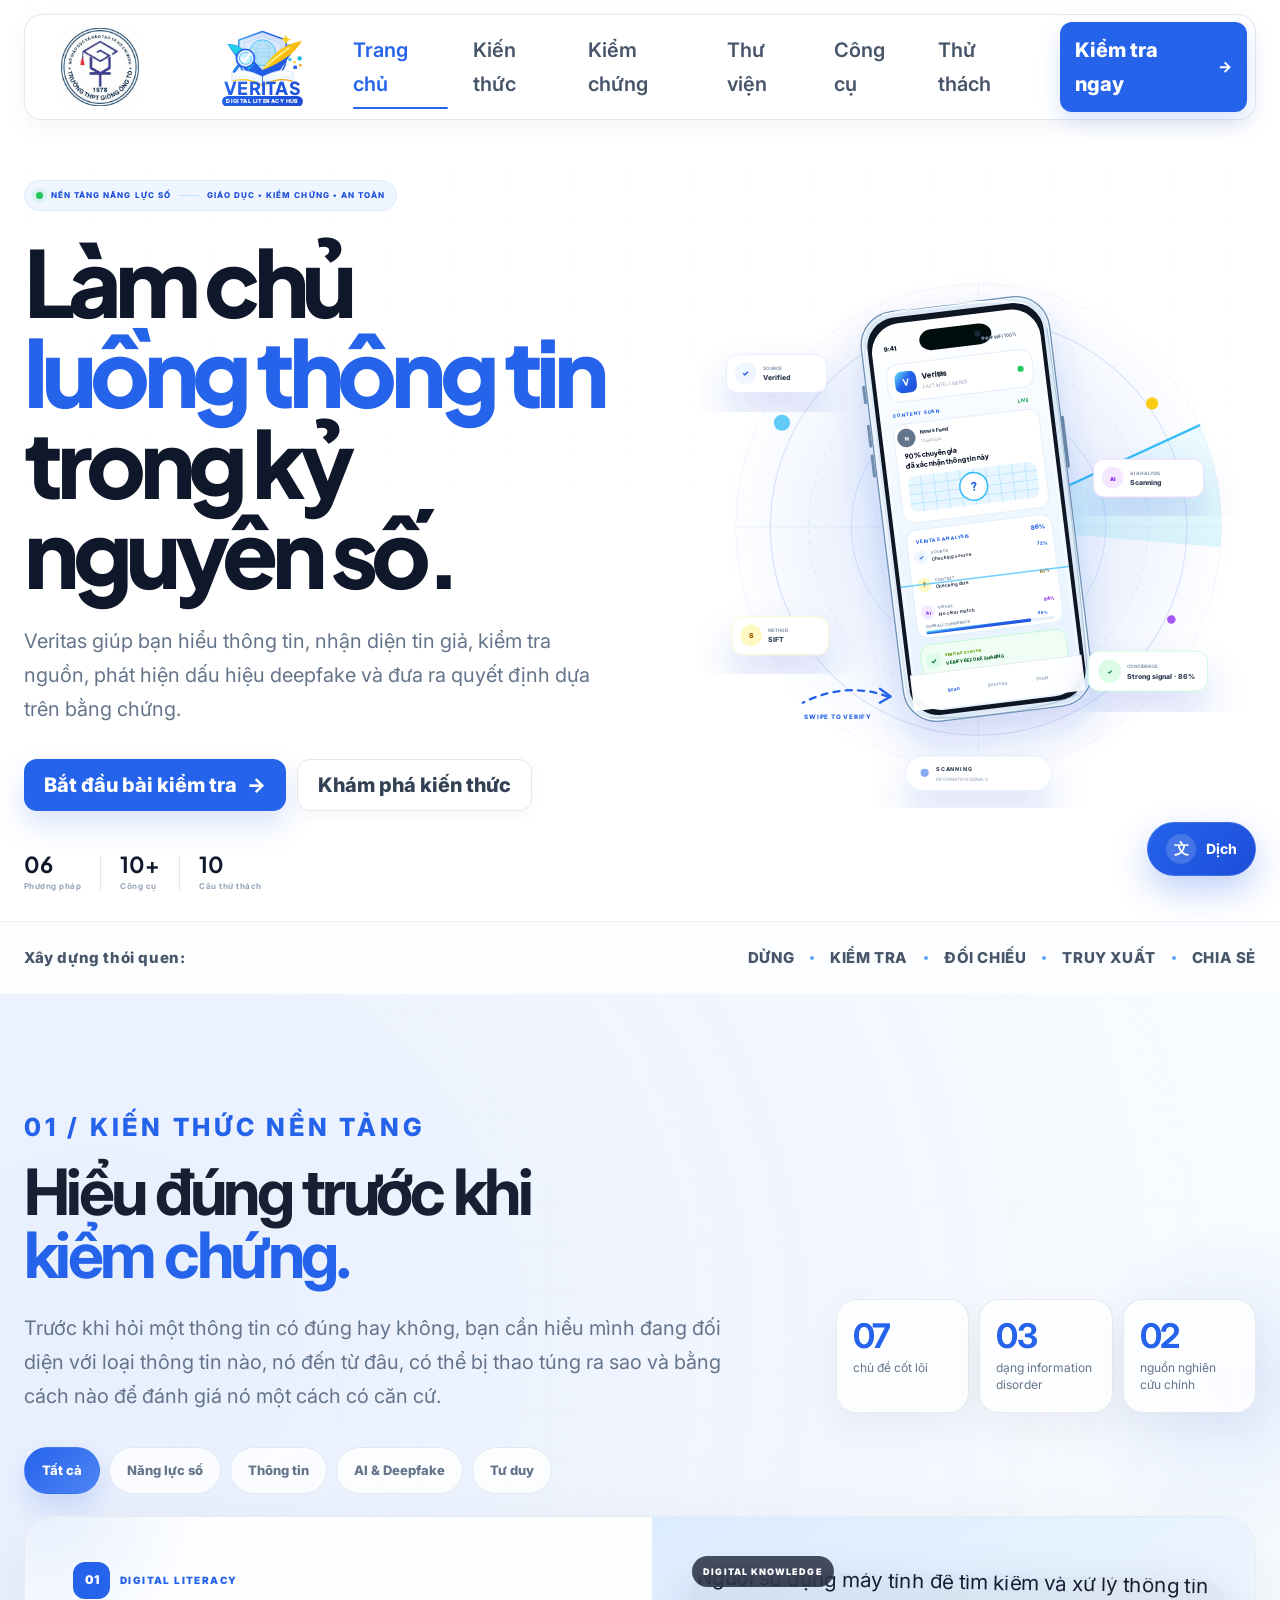
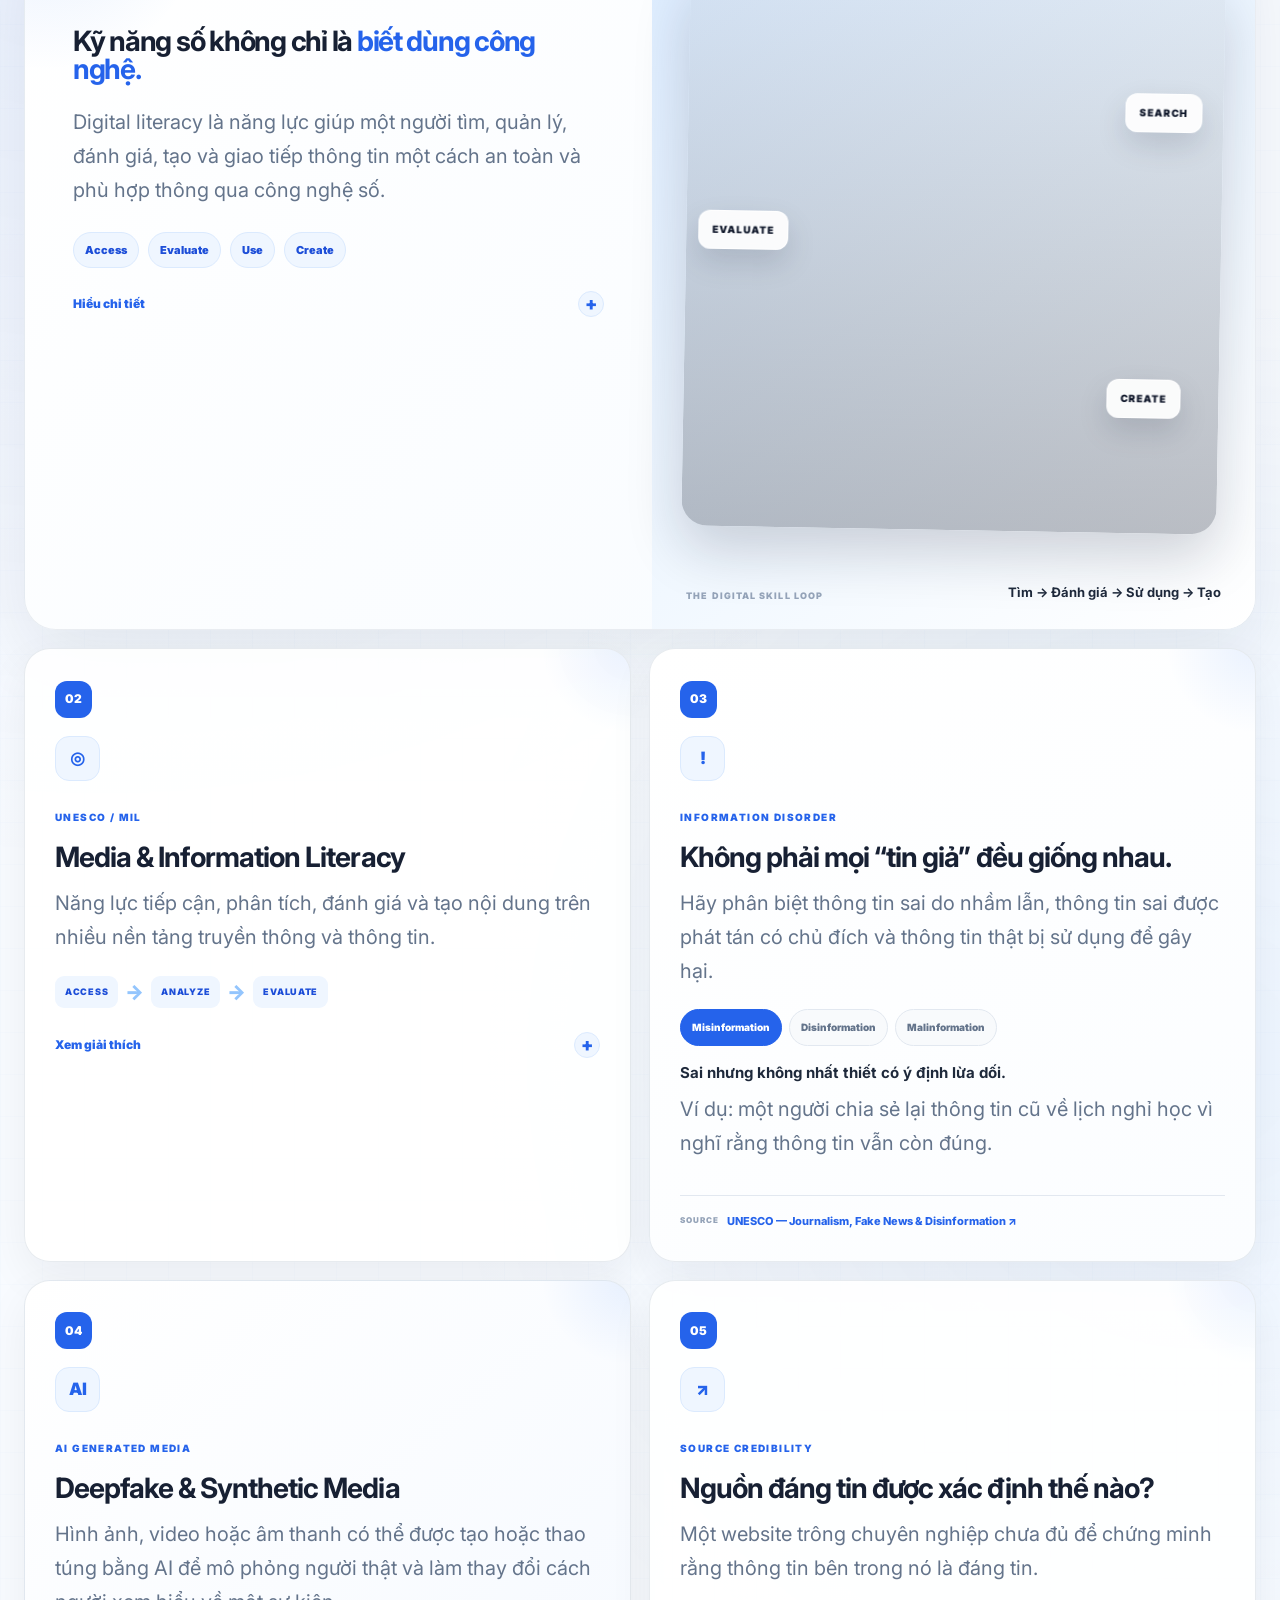
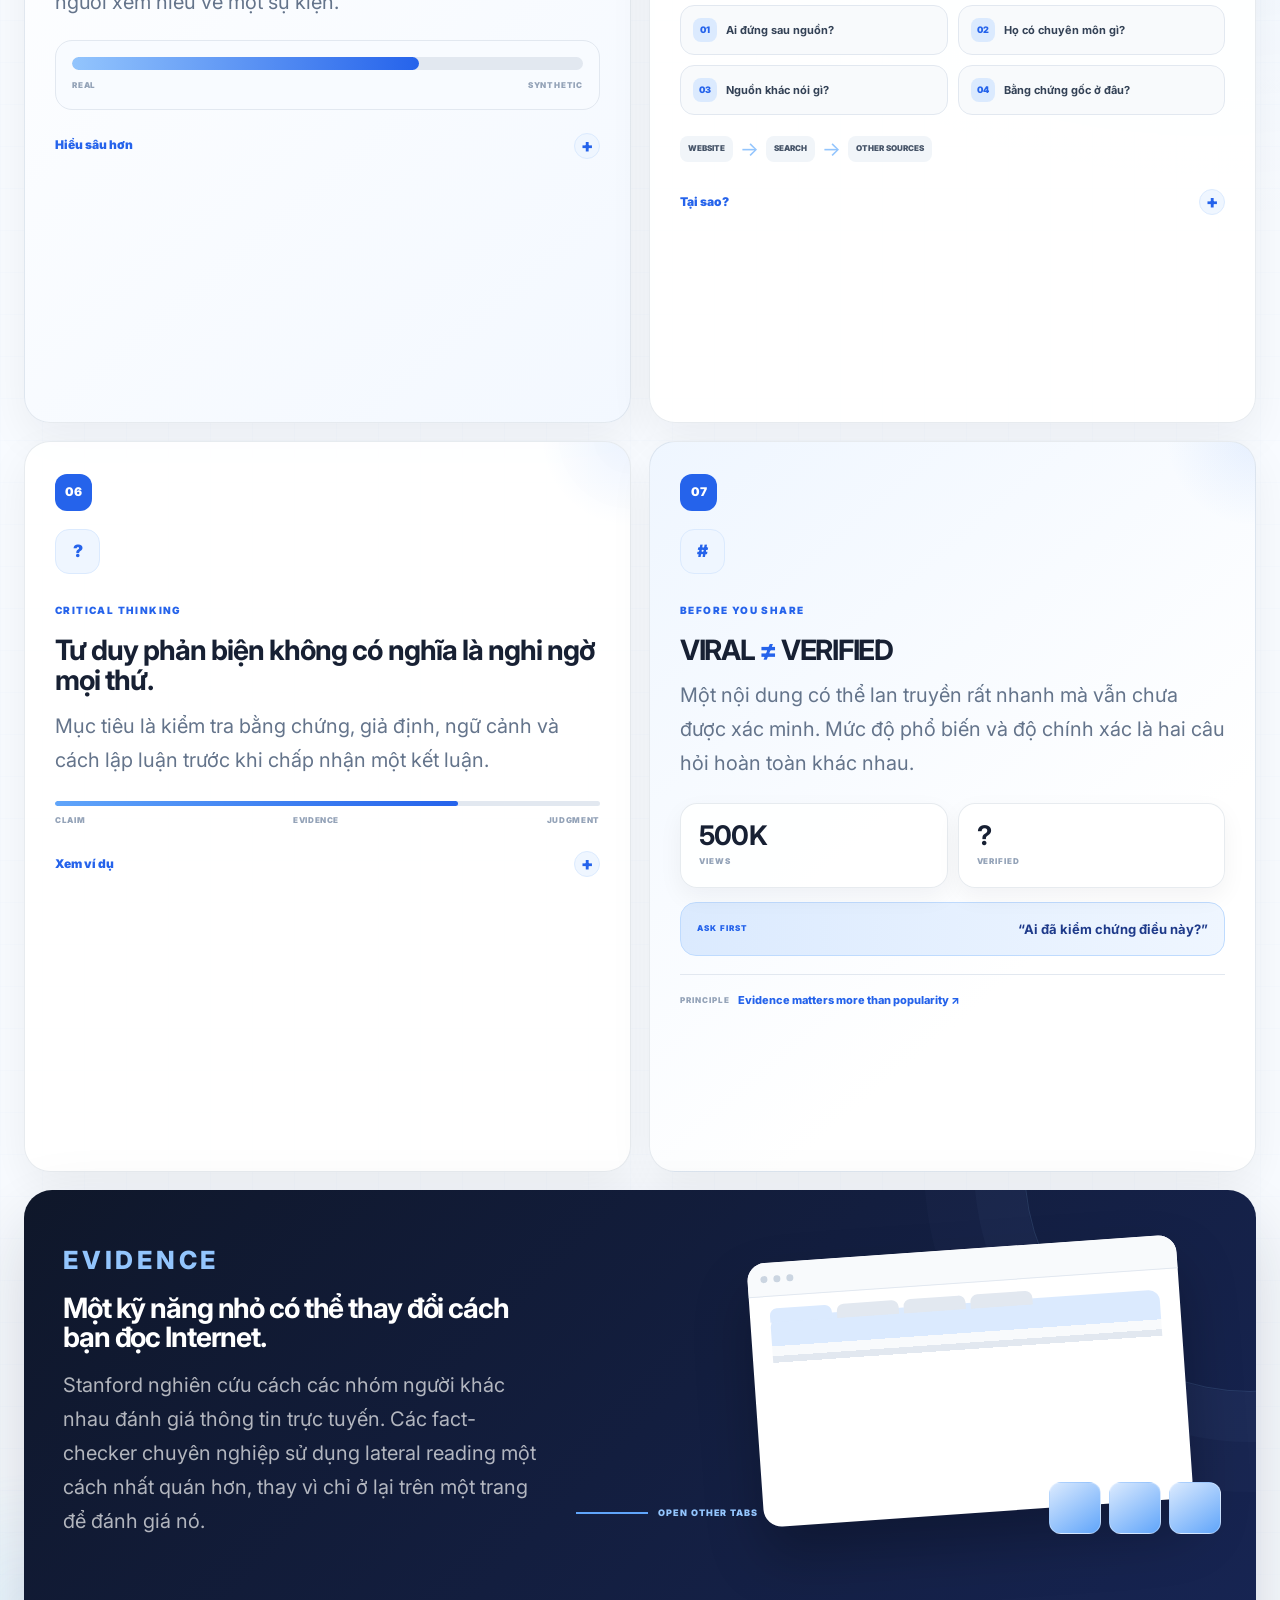
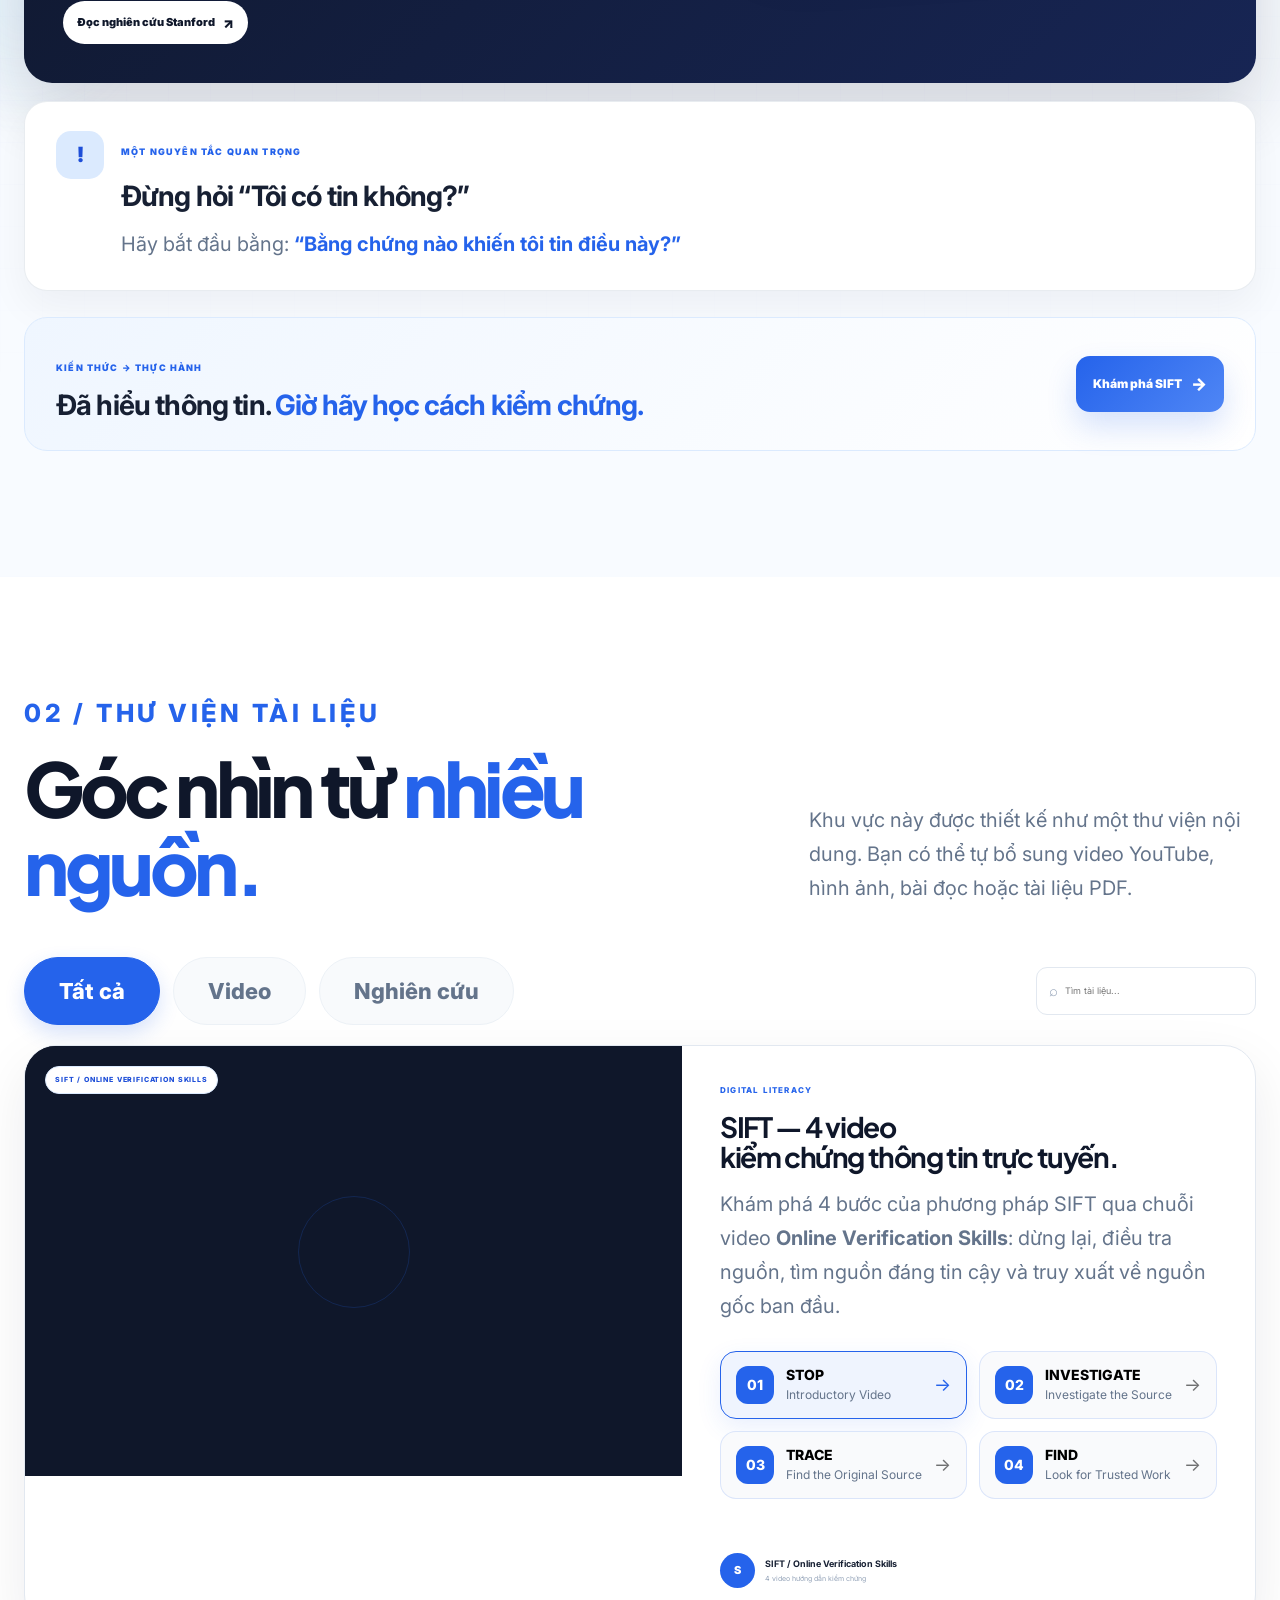
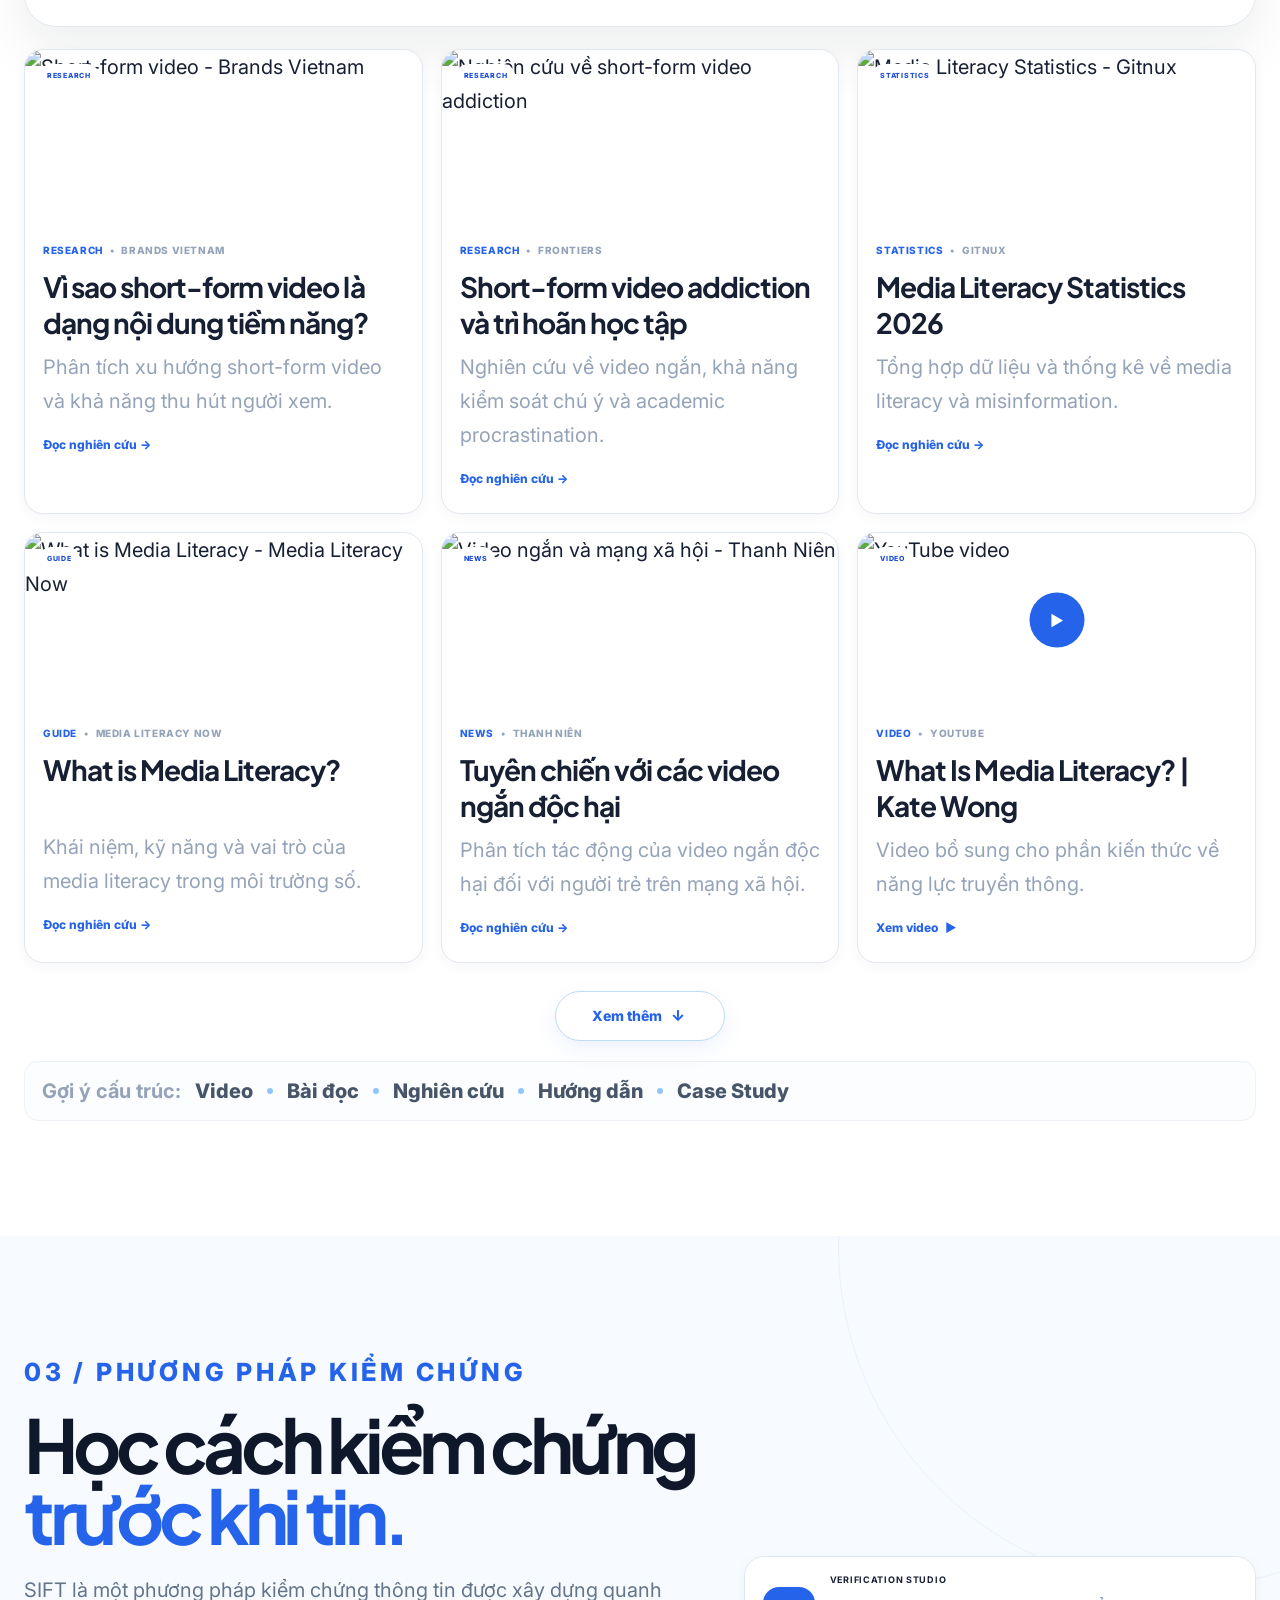
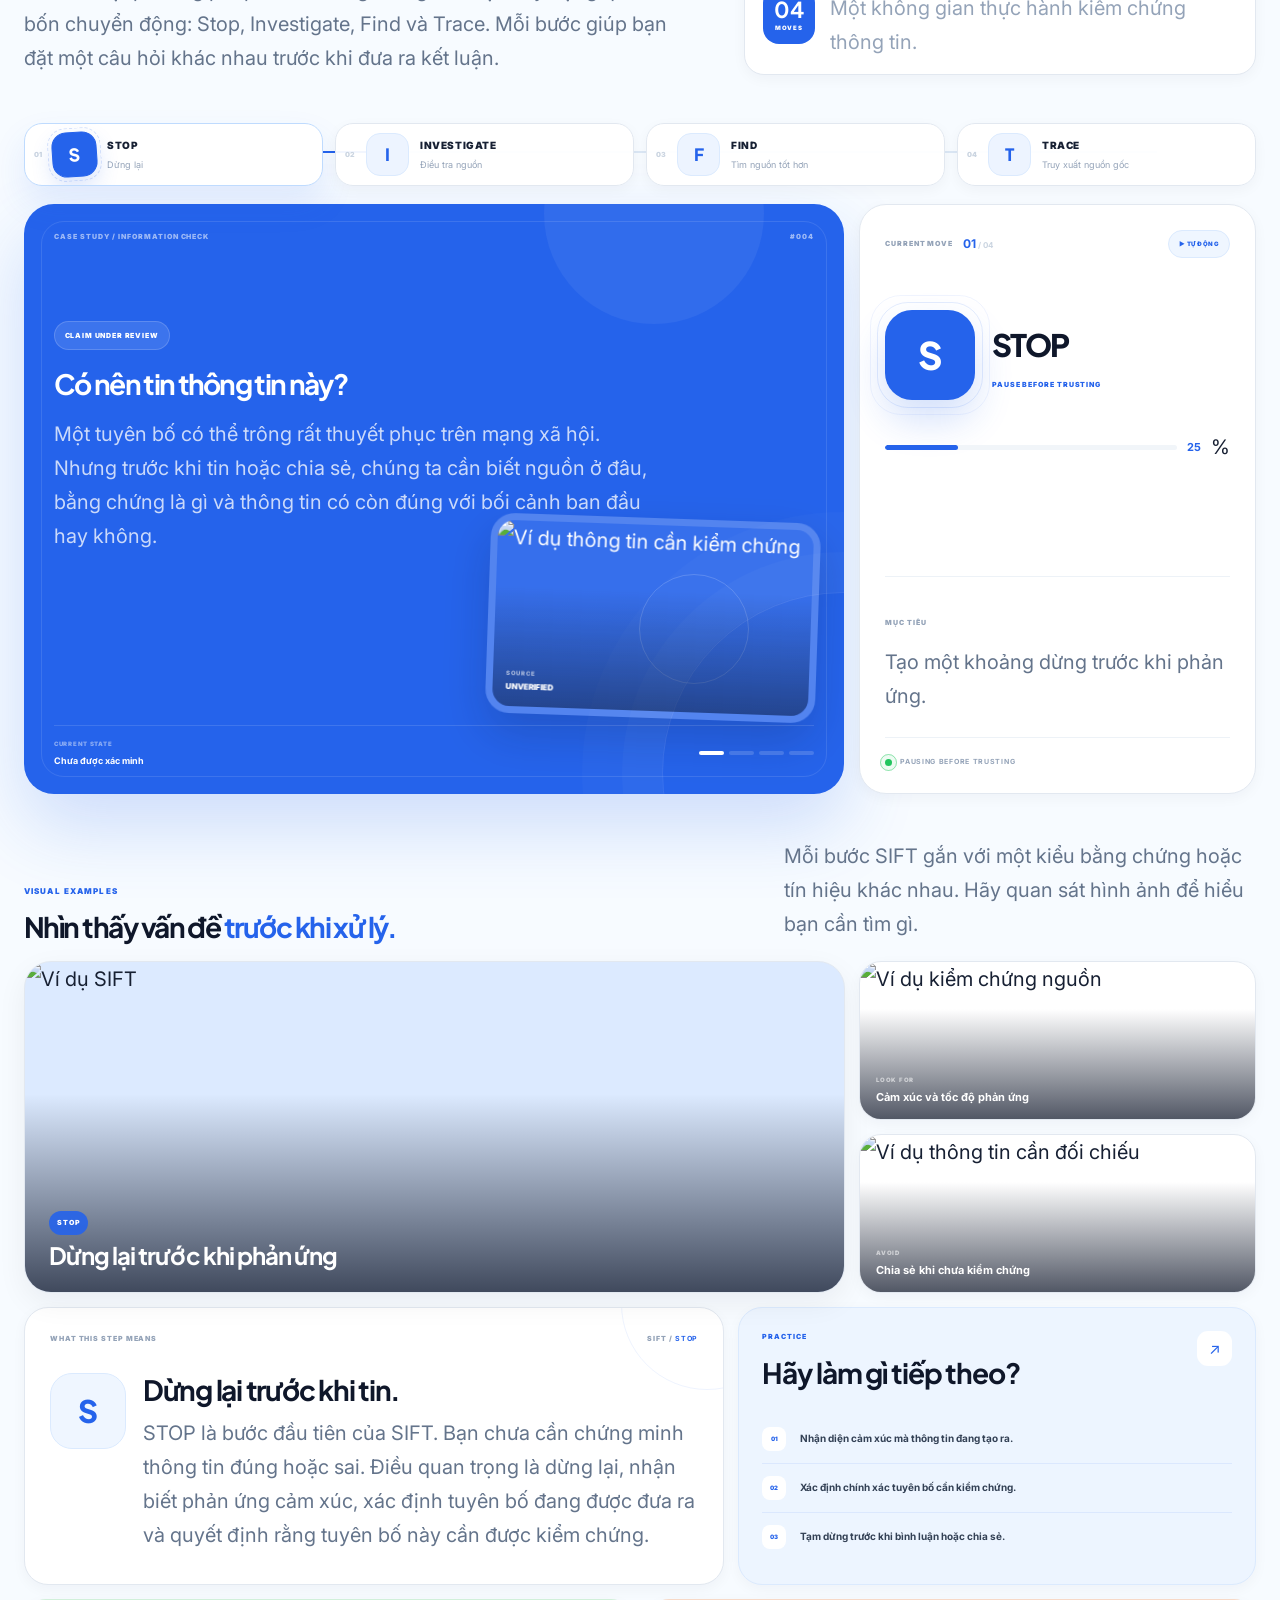
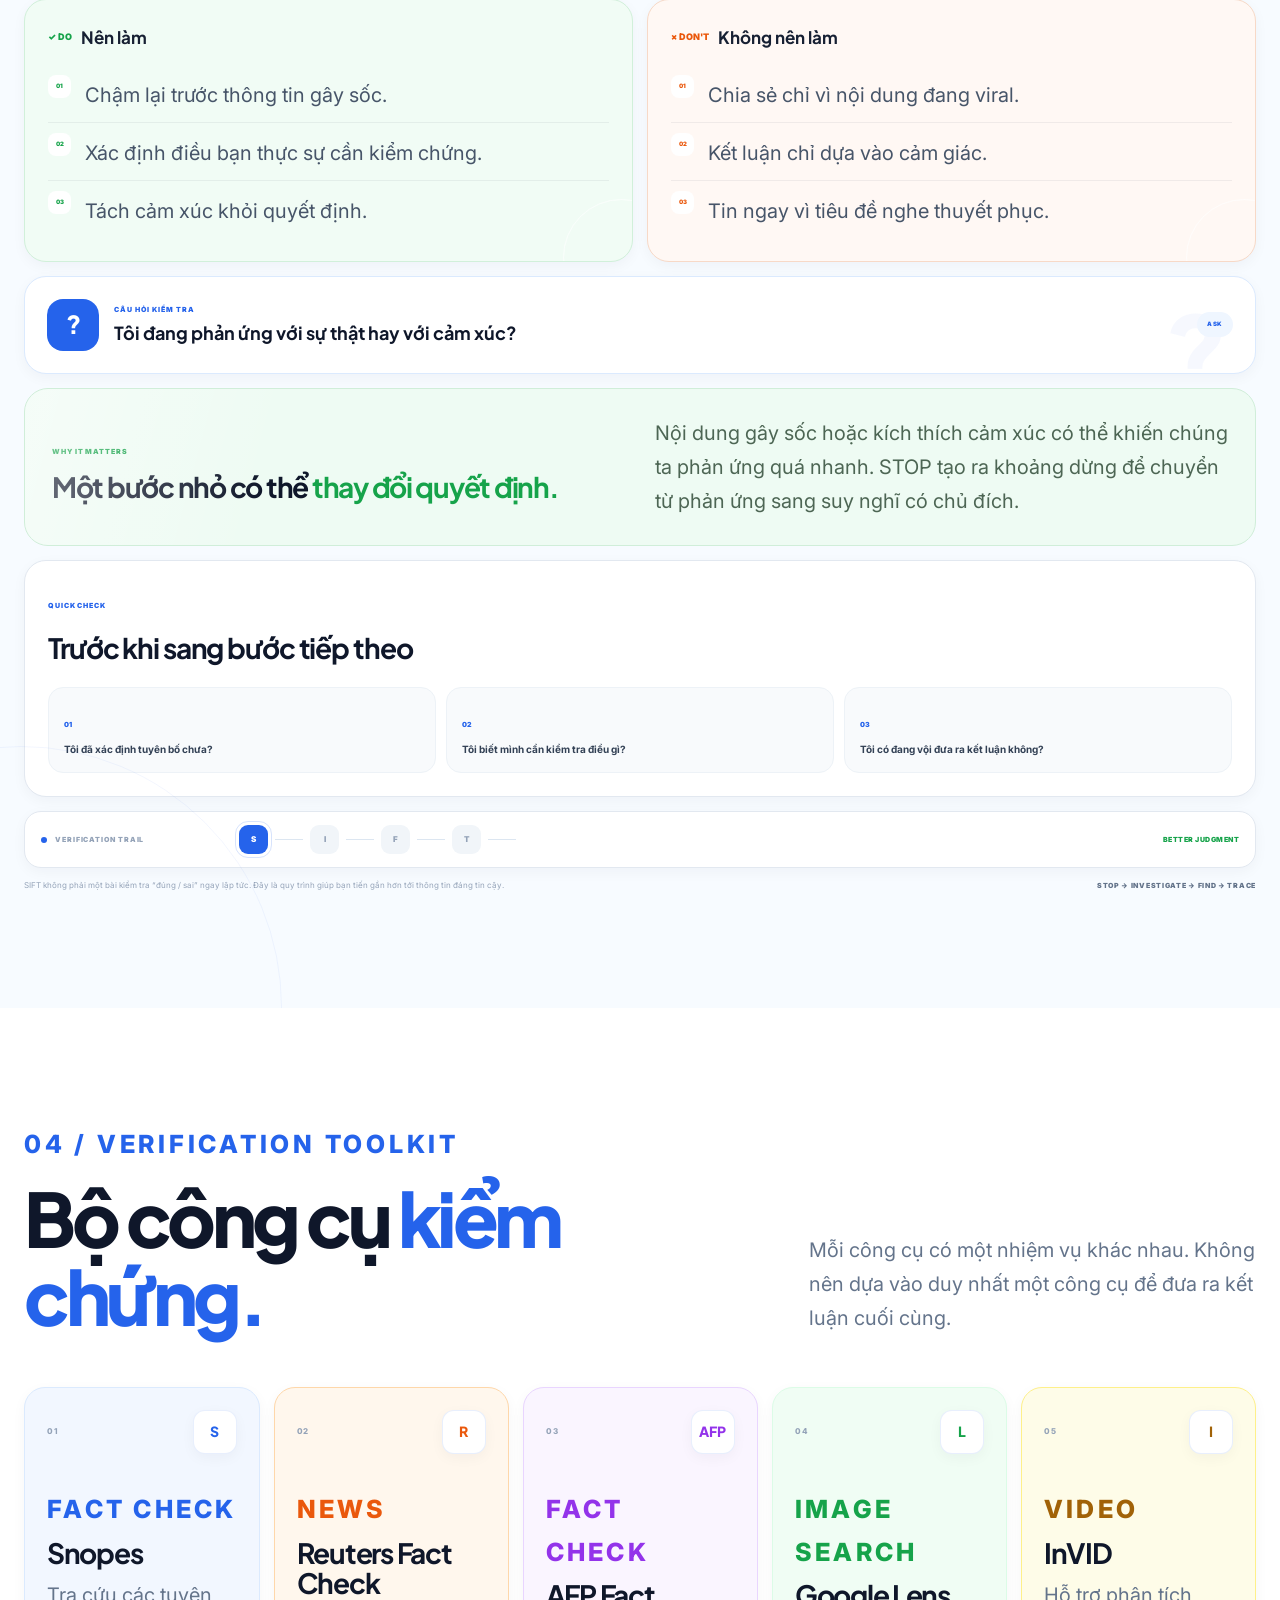
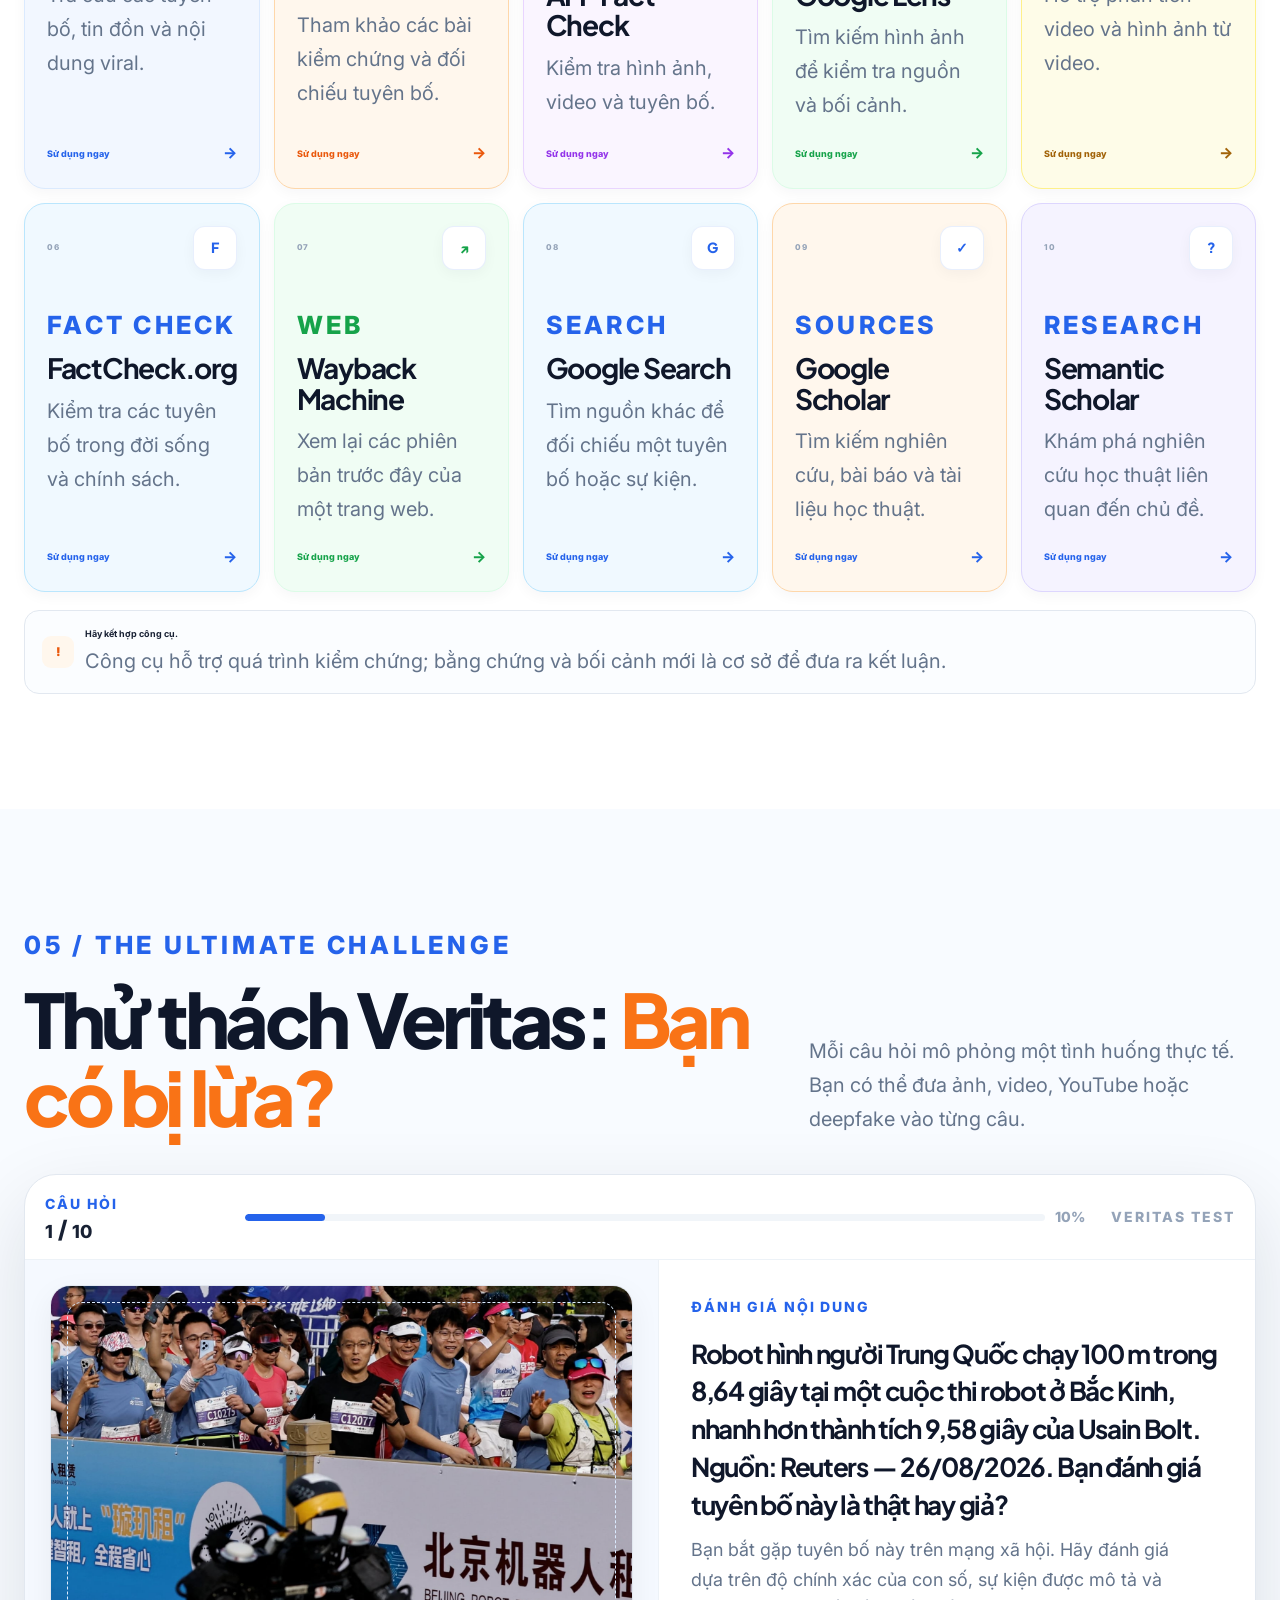
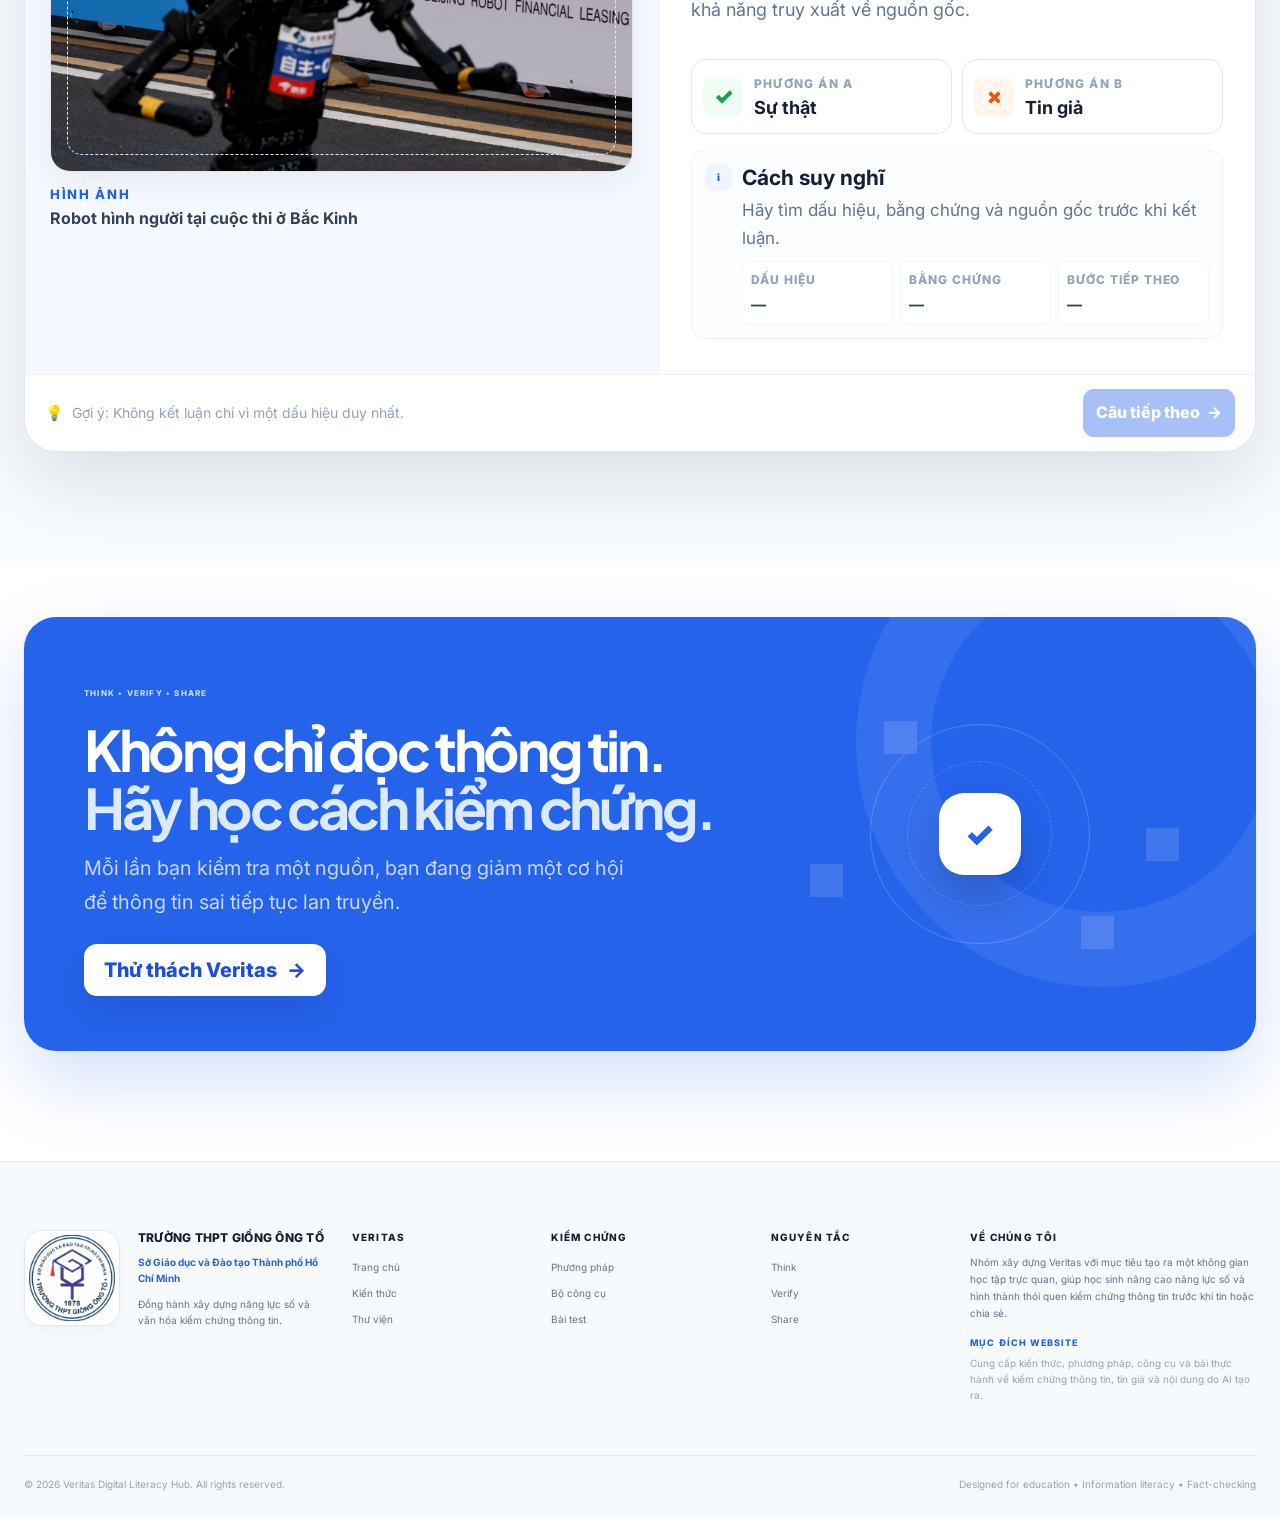
==== commit 45ef3856: "Commit test fork" ====
--- a/index.html
+++ b/index.html
@@ -1,8239 +1,8215 @@
-<!DOCTYPE html>
-<html lang="vi">
-<head>
-    <meta charset="UTF-8">
-
-    <meta
-        name="viewport"
-        content="width=device-width, initial-scale=1.0"
-    >
-
-    <title>
-        Veritas | Làm chủ luồng thông tin trong kỷ nguyên số
-    </title>
-
-    <meta
-        name="description"
-        content="Veritas - Nền tảng giáo dục về kỹ năng số, kiểm chứng thông tin, tin giả và deepfake."
-    >
-
-    <meta
-        name="theme-color"
-        content="#ffffff"
-    >
-
-    <link
-        rel="preconnect"
-        href="https://fonts.googleapis.com"
-    >
-
-    <link
-        rel="preconnect"
-        href="https://fonts.gstatic.com"
-        crossorigin
-    >
-
-    <link
-        href="https://fonts.googleapis.com/css2?family=Inter:wght@400;500;600;700;800&family=Plus+Jakarta+Sans:wght@500;600;700;800&display=swap"
-        rel="stylesheet"
-    >
-
-    <link
-        rel="stylesheet"
-        href="style.css"
-    >
-    <style>
-        /* Tăng kích thước cho các đoạn văn bản đọc chính */
-        body, p, .hero-description, .section-heading p, 
-        .knowledge-card p, .resource-body p, .tool-card p, 
-        .quiz-context, #modalText, .feedback-content p {
-            font-size: 20px !important; 
-            line-height: 1.7 !important;
-        }
-/* =========================================
-   HERO BOTTOM — CÂN ĐỐI VỚI WEBSITE
-   ========================================= */
-
-.hero-bottom .hero-bottom-inner {
-    min-height: 72px !important;
-
-    display: flex !important;
-    align-items: center !important;
-    justify-content: space-between !important;
-
-    gap: 24px !important;
-}
-
-/* Xây dựng thói quen */
-.hero-bottom .hero-bottom-inner > span {
-    display: block !important;
-
-    color: var(--ink-600) !important;
-
-    font-size: 15px !important;
-    font-weight: 800 !important;
-    line-height: 1.2 !important;
-
-    letter-spacing: .04em !important;
-
-    white-space: nowrap !important;
-
-    flex: 0 0 auto !important;
-}
-
-/* Nhóm các bước */
-.hero-bottom .hero-flow {
-    display: flex !important;
-    align-items: center !important;
-    justify-content: flex-end !important;
-
-    gap: 16px !important;
-
-    flex: 1 1 auto !important;
-
-    min-width: 0 !important;
-}
-
-/* DỪNG / KIỂM TRA / ĐỐI CHIẾU / TRUY XUẤT / CHIA SẺ */
-.hero-bottom .hero-flow strong {
-    display: inline-block !important;
-
-    color: var(--ink-600) !important;
-
-    font-size: 15px !important;
-    font-weight: 800 !important;
-    line-height: 1.2 !important;
-
-    letter-spacing: .04em !important;
-
-    white-space: nowrap !important;
-
-    flex: 0 0 auto !important;
-}
-
-/* Dấu chấm phân cách */
-.hero-bottom .hero-flow i {
-    display: block !important;
-
-    flex: 0 0 4px !important;
-
-    width: 4px !important;
-    height: 4px !important;
-
-    background: var(--blue-400) !important;
-
-    border-radius: 50% !important;
-}
-
-
-/* =========================================
-   TABLET
-   ========================================= */
-
-@media (max-width: 1150px) {
-
-    .hero-bottom .hero-bottom-inner {
-        gap: 18px !important;
-    }
-
-    .hero-bottom .hero-bottom-inner > span {
-        font-size: 11px !important;
-    }
-
-    .hero-bottom .hero-flow {
-        gap: 11px !important;
-    }
-
-    .hero-bottom .hero-flow strong {
-        font-size: 13px !important;
-    }
-
-}
-
-
-/* =========================================
-   MOBILE
-   ========================================= */
-
-@media (max-width: 680px) {
-
-    .hero-bottom {
-        display: none !important;
-    }
-
-}
-
-
-        /* Tăng kích thước chữ cho thanh điều hướng (menu) và các nút bấm */
-        .nav-link, .button, .header-cta, .answer-button strong {
-            font-size: 20px !important;
-        }
-
-        /* Tăng kích thước cho các tiêu đề chính và phụ */
-        .section-heading h2 {
-            font-size: clamp(50px, 7vw, 75px) !important;
-        }
-        
-        .hero-content h1 {
-            font-size: clamp(50px, 7.5vw, 92px) !important;
-        }
-        
-        h3, .knowledge-card h3, .resource-body h3, .tool-card h3, .quiz-question {
-            font-size: 28px !important;
-        }
-
-        /* Tăng nhẹ font chữ cho các chú thích nhỏ */
-        .section-kicker, .card-category, .tool-type, .quiz-topic {
-            font-size: 25px !important;
-        }
-        /* ==============================
-   FOOTER OVERRIDE
-============================== */
-
-.site-footer,
-.site-footer p,
-.site-footer span,
-.site-footer small,
-.site-footer a {
-    line-height: 1.6;
-}
-
-.site-footer .footer-school span {
-    font-size: 10px !important;
-}
-
-.site-footer .footer-school small {
-    font-size: 10px !important;
-}
-
-.site-footer .footer-column a,
-.site-footer .footer-column span {
-    font-size: 10px !important;
-}
-
-.site-footer .footer-about p {
-    font-size: 10px !important;
-}
-
-.site-footer .footer-about small {
-    font-size: 9px !important;
-}
-
-.site-footer .footer-about span {
-    font-size: 10px !important;
-}
-
-.site-footer .footer-bottom {
-    font-size: 10px !important;
-}
-/* =====================================================
-   QUIZ — TĂNG KÍCH THƯỚC CHỮ
-===================================================== */
-
-/* CÂU HỎI 1 / 10 */
-.quiz-number > span {
-    font-size: 14px !important;
-}
-
-.quiz-number > strong {
-    font-size: 24px !important;
-}
-
-/* 10% */
-.quiz-progress > span {
-    font-size: 14px !important;
-    font-weight: 800 !important;
-}
-
-/* VERITAS TEST */
-.quiz-topic {
-    font-size: 14px !important;
-    font-weight: 800 !important;
-}
-
-/* HÌNH ẢNH / VIDEO + TÊN ẢNH */
-.media-info > span {
-    font-size: 13px !important;
-    font-weight: 800 !important;
-}
-
-.media-info > strong {
-    font-size: 16px !important;
-    line-height: 1.4 !important;
-}
-
-/* ĐÁNH GIÁ NỘI DUNG */
-.question-kicker {
-    font-size: 14px !important;
-    font-weight: 800 !important;
-}
-
-/* NỘI DUNG CÂU HỎI */
-.quiz-question h3 {
-    font-size: 26px !important;
-    line-height: 1.45 !important;
-}
-
-/* ĐOẠN MÔ TẢ */
-.quiz-context {
-    font-size: 18px !important;
-    line-height: 1.65 !important;
-}
-
-/* PHƯƠNG ÁN A / B */
-.answer-button small {
-    font-size: 12px !important;
-    font-weight: 800 !important;
-}
-
-.answer-button strong {
-    font-size: 18px !important;
-    line-height: 1.3 !important;
-}
-
-.answer-symbol {
-    font-size: 22px !important;
-}
-
-/* CHÍNH XÁC / CHƯA CHÍNH XÁC */
-.feedback-content > strong {
-    font-size: 21px !important;
-    line-height: 1.35 !important;
-}
-
-.feedback-content > p {
-    font-size: 17px !important;
-    line-height: 1.65 !important;
-}
-
-/* DẤU HIỆU / BẰNG CHỨNG / BƯỚC TIẾP THEO */
-.feedback-grid > div > span {
-    font-size: 12px !important;
-    font-weight: 800 !important;
-}
-
-.feedback-grid > div > strong {
-    font-size: 15px !important;
-    line-height: 1.55 !important;
-}
-
-/* GỢI Ý */
-.quiz-tip p {
-    font-size: 14px !important;
-    line-height: 1.5 !important;
-}
-
-/* CÂU TIẾP THEO */
-.next-question {
-    font-size: 16px !important;
-    font-weight: 800 !important;
-}
-/* =====================================================
-   LIBRARY BOTTOM — TĂNG KÍCH THƯỚC CHỮ
-===================================================== */
-
-.library-bottom {
-    display: flex !important;
-    align-items: center !important;
-    flex-wrap: wrap !important;
-    gap: 14px !important;
-
-    font-size: 20px !important;
-    line-height: 1.5 !important;
-}
-
-.library-bottom > span {
-    font-size: 20px !important;
-    font-weight: 700 !important;
-}
-
-.library-bottom > strong {
-    font-size: 20px !important;
-    font-weight: 800 !important;
-    line-height: 1.3 !important;
-}
-
-.library-bottom > i {
-    width: 6px !important;
-    height: 6px !important;
-    flex: 0 0 6px !important;
-}
-/* =====================================================
-   SIFT FEATURED VIDEO SERIES
-===================================================== */
-
-.sift-featured {
-    overflow: hidden;
-}
-
-
-/* VIDEO AREA */
-
-/* =====================================================
-   SIFT FEATURED VIDEO — CĂN KHUNG CHUẨN 16:9
-===================================================== */
-
-.sift-featured {
-    overflow: hidden;
-}
-
-.sift-featured-media {
-    position: relative;
-
-    width: 100%;
-    min-width: 0;
-
-    padding: 0 !important;
-    overflow: hidden;
-
-    aspect-ratio: 16 / 9;
-
-    background: #0f172a;
-}
-
-
-/* XÓA các thành phần trang trí cũ trên khung video */
-
-.sift-featured-media .featured-media-pattern {
-    display: none !important;
-}
-
-.sift-featured-media .featured-video-icon {
-    display: none !important;
-}
-
-
-/* NHÃN FEATURED */
-
-.sift-featured-media .media-label {
-    position: absolute;
-
-    top: 18px;
-    left: 18px;
-
-    z-index: 10;
-}
-
-
-/* KHUNG CHỨA IFRAME */
-
-.sift-video-frame {
-    position: absolute;
-
-    inset: 0;
-
-    width: 100%;
-    height: 100%;
-
-    margin: 0;
-    padding: 0;
-
-    overflow: hidden;
-
-    background: #0f172a;
-}
-
-
-/* IFRAME YOUTUBE */
-
-.sift-video-frame iframe {
-    position: absolute;
-
-    top: 0;
-    left: 0;
-
-    display: block;
-
-    width: 100%;
-    height: 100%;
-
-    min-width: 100%;
-    min-height: 100%;
-
-    margin: 0;
-    padding: 0;
-
-    border: 0;
-}
-
-
-/* =====================================================
-   RESPONSIVE
-===================================================== */
-
-@media (max-width: 680px) {
-
-    .sift-featured-media {
-        aspect-ratio: 16 / 9;
-    }
-
-}
-
-@media (max-width: 420px) {
-
-    .sift-featured-media {
-        aspect-ratio: 16 / 9;
-    }
-
-}
-.sift-featured-media .media-label {
-    position: absolute;
-    top: 20px;
-    left: 20px;
-    z-index: 5;
-}
-
-.sift-video-frame {
-    width: 100%;
-    aspect-ratio: 16 / 9;
-    background: #0f172a;
-    overflow: hidden;
-}
-
-.sift-video-frame iframe {
-    display: block;
-    width: 100%;
-    height: 100%;
-    border: 0;
-}
-
-
-/* CONTENT */
-
-.sift-featured-content > h3 span {
-    display: block;
-}
-
-
-/* VIDEO SELECTOR */
-
-.sift-video-selector {
-    display: grid;
-    grid-template-columns: repeat(2, 1fr);
-    gap: 12px;
-    margin: 28px 0 30px;
-}
-
-.sift-video-item {
-    display: flex;
-    align-items: center;
-    gap: 12px;
-
-    width: 100%;
-    padding: 14px 15px;
-
-    border: 1px solid rgba(37, 99, 235, 0.14);
-    border-radius: 16px;
-
-    background: rgba(248, 250, 252, 0.85);
-
-    cursor: pointer;
-    text-align: left;
-
-    transition:
-        transform 0.2s ease,
-        border-color 0.2s ease,
-        box-shadow 0.2s ease,
-        background 0.2s ease;
-}
-
-.sift-video-item:hover {
-    transform: translateY(-2px);
-    border-color: rgba(37, 99, 235, 0.35);
-    box-shadow: 0 10px 25px rgba(15, 23, 42, 0.08);
-}
-
-.sift-video-item.active {
-    border-color: #2563EB;
-    background: rgba(37, 99, 235, 0.07);
-    box-shadow: 0 8px 24px rgba(37, 99, 235, 0.10);
-}
-
-
-/* NUMBER */
-
-.sift-video-number {
-    flex: 0 0 38px;
-
-    width: 38px;
-    height: 38px;
-
-    display: grid;
-    place-items: center;
-
-    border-radius: 12px;
-
-    background: #2563EB;
-    color: #ffffff;
-
-    font-size: 14px;
-    font-weight: 800;
-}
-
-
-/* TEXT */
-
-.sift-video-info {
-    display: flex;
-    flex-direction: column;
-    min-width: 0;
-}
-
-.sift-video-info strong {
-    font-size: 14px;
-    line-height: 1.2;
-    font-weight: 800;
-}
-
-.sift-video-info small {
-    margin-top: 3px;
-
-    font-size: 12px;
-    line-height: 1.35;
-
-    color: #64748b;
-
-    white-space: nowrap;
-    overflow: hidden;
-    text-overflow: ellipsis;
-}
-
-
-/* ARROW */
-
-.sift-video-arrow {
-    margin-left: auto;
-    font-size: 18px;
-    opacity: 0.55;
-}
-
-
-/* ACTIVE ITEM */
-
-.sift-video-item.active .sift-video-number {
-    background: #2563EB;
-}
-
-.sift-video-item.active .sift-video-arrow {
-    opacity: 1;
-    color: #2563EB;
-}
-
-
-/* RESPONSIVE */
-
-@media (max-width: 680px) {
-
-    .sift-video-selector {
-        grid-template-columns: 1fr;
-    }
-
-    .sift-video-item {
-        padding: 13px 14px;
-    }
-
-}
-
-@media (max-width: 420px) {
-
-    .sift-video-frame {
-        aspect-ratio: 16 / 10;
-    }
-
-    .sift-video-number {
-        flex-basis: 34px;
-        width: 34px;
-        height: 34px;
-    }
-
-}
-    </style>
-</head>
-
-<body>
-
-<!-- =====================================================
-     HEADER
-===================================================== -->
-
-<header class="site-header" id="siteHeader">
-
-    <div class="container navbar">
-
-      <div class="brand-header-container" style="display: flex; align-items: center; gap: 16px;">
-            
-            <!-- Logo Trường THPT Giồng Ông Tố -->
-            <div class="brand-logo" style="display: flex; align-items: center;">
-                <img
-                    src="assets/logo.png"
-                    alt="Logo Trường THPT Giồng Ông Tố"
-                    style="height: 78px; width: 130px; object-fit: contain;"
-                >
-            </div>
-
-            <!-- Vạch phân cách giữa logo trường và logo Veritas -->
-            <div class="brand-divider" style="width: 1px; height: 28px; background-color: rgba(255, 255, 255, 0.25);"></div>
-
-            <!-- Logo SVG Độc Quyền & Tên VERITAS -->
-           <svg
-    class="veritas-logo-svg"
-    width="130"
-    height="78"
-    viewBox="0 0 420 270"
-    fill="none"
-    xmlns="http://www.w3.org/2000/svg"
-    role="img"
-    aria-label="Veritas Digital Literacy Hub"
->
-
-    <defs>
-
-        <!-- BLUE -->
-        <linearGradient
-            id="vBlue"
-            x1="80"
-            y1="30"
-            x2="340"
-            y2="230"
-            gradientUnits="userSpaceOnUse"
-        >
-            <stop offset="0" stop-color="#38BDF8"/>
-            <stop offset="0.35" stop-color="#2563EB"/>
-            <stop offset="1" stop-color="#1D4ED8"/>
-        </linearGradient>
-
-        <!-- GOLD -->
-        <linearGradient
-            id="vGold"
-            x1="160"
-            y1="50"
-            x2="300"
-            y2="190"
-            gradientUnits="userSpaceOnUse"
-        >
-            <stop offset="0" stop-color="#FDE047"/>
-            <stop offset="0.45" stop-color="#FACC15"/>
-            <stop offset="1" stop-color="#F59E0B"/>
-        </linearGradient>
-
-        <!-- CYAN -->
-        <linearGradient
-            id="vCyan"
-            x1="100"
-            y1="40"
-            x2="340"
-            y2="120"
-            gradientUnits="userSpaceOnUse"
-        >
-            <stop offset="0" stop-color="#22D3EE"/>
-            <stop offset="1" stop-color="#06B6D4"/>
-        </linearGradient>
-
-        <!-- WHITE -->
-        <linearGradient
-            id="vBook"
-            x1="0"
-            y1="0"
-            x2="0"
-            y2="1"
-        >
-            <stop offset="0" stop-color="#FFFFFF"/>
-            <stop offset="1" stop-color="#E0F2FE"/>
-        </linearGradient>
-
-        <!-- SHADOW -->
-        <filter
-            id="logoShadow"
-            x="-40%"
-            y="-40%"
-            width="180%"
-            height="180%"
-        >
-            <feDropShadow
-                dx="0"
-                dy="5"
-                stdDeviation="5"
-                flood-color="#2563EB"
-                flood-opacity=".20"
-            />
-        </filter>
-
-    </defs>
-
-
-    <!-- =================================================
-         SHIELD
-    ================================================== -->
-
-    <path
-        d="
-            M210 12
-            L292 42
-            V102
-            C292 145 264 175 210 197
-            C156 175 128 145 128 102
-            V42
-            L210 12
-            Z
-        "
-        fill="url(#vBlue)"
-        fill-opacity=".13"
-        stroke="url(#vBlue)"
-        stroke-width="5"
-        stroke-linejoin="round"
-        filter="url(#logoShadow)"
-    />
-
-
-    <!-- INNER SHIELD -->
-
-    <path
-        d="
-            M210 29
-            L274 52
-            V99
-            C274 132 252 157 210 177
-            C168 157 146 132 146 99
-            V52
-            L210 29
-            Z
-        "
-        fill="none"
-        stroke="#93C5FD"
-        stroke-width="2"
-        opacity=".75"
-    />
-
-
-    <!-- =================================================
-         GLOBE
-    ================================================== -->
-
-    <circle
-        cx="210"
-        cy="86"
-        r="45"
-        fill="url(#vCyan)"
-        fill-opacity=".18"
-        stroke="#38BDF8"
-        stroke-width="3"
-    />
-
-
-    <!-- Globe longitude -->
-
-    <path
-        d="
-            M210 41
-            C194 52 187 68 187 86
-            C187 104 194 120 210 131
-            C226 120 233 104 233 86
-            C233 68 226 52 210 41
-        "
-        stroke="#7DD3FC"
-        stroke-width="2"
-        fill="none"
-    />
-
-
-    <!-- Globe latitude -->
-
-    <path
-        d="M167 86H253"
-        stroke="#7DD3FC"
-        stroke-width="2"
-    />
-
-    <path
-        d="
-            M173 67
-            C194 73 226 73 247 67
-        "
-        stroke="#7DD3FC"
-        stroke-width="1.5"
-        fill="none"
-    />
-
-    <path
-        d="
-            M173 105
-            C194 99 226 99 247 105
-        "
-        stroke="#7DD3FC"
-        stroke-width="1.5"
-        fill="none"
-    />
-
-
-    <!-- =================================================
-         LARGE V
-    ================================================== -->
-
-    <path
-        d="
-            M88 55
-            C108 55 123 58 139 70
-            L210 145
-            L282 69
-            C296 56 313 54 332 55
-            L257 166
-            C245 183 229 193 210 201
-            C191 193 175 183 163 166
-            Z
-        "
-        fill="url(#vBlue)"
-    />
-
-
-    <!-- Cyan left ribbon -->
-
-    <path
-        d="
-            M91 57
-            C109 57 125 61 139 72
-            L181 126
-            L162 145
-            Z
-        "
-        fill="url(#vCyan)"
-    />
-
-
-    <!-- =================================================
-         GOLD PAGE / FEATHER
-    ================================================== -->
-
-    <path
-        d="
-            M210 145
-            C227 118 249 87 284 67
-            C306 54 329 48 347 45
-            C333 67 312 90 289 105
-            C266 121 240 135 210 145
-            Z
-        "
-        fill="url(#vGold)"
-    />
-
-
-    <path
-        d="
-            M220 135
-            C241 115 264 96 302 69
-        "
-        stroke="#FFF7AE"
-        stroke-width="5"
-        stroke-linecap="round"
-        opacity=".9"
-    />
-
-
-    <!-- =================================================
-         OPEN BOOK
-    ================================================== -->
-
-    <path
-        d="
-            M104 155
-            C132 143 160 144 210 169
-            C260 144 288 143 316 155
-            L316 188
-            C281 176 254 179 210 201
-            C166 179 139 176 104 188
-            Z
-        "
-        fill="url(#vBook)"
-        stroke="#BFDBFE"
-        stroke-width="2"
-    />
-
-
-    <!-- Book center -->
-
-    <path
-        d="M210 169V201"
-        stroke="#2563EB"
-        stroke-width="3"
-        stroke-linecap="round"
-    />
-
-
-    <!-- Gold book trim -->
-
-    <path
-        d="
-            M107 184
-            C140 174 168 178 210 198
-            C252 178 280 174 313 184
-        "
-        stroke="url(#vGold)"
-        stroke-width="4"
-        stroke-linecap="round"
-    />
-
-
-    <!-- =================================================
-         MAGNIFYING GLASS
-    ================================================== -->
-
-    <circle
-        cx="151"
-        cy="105"
-        r="31"
-        fill="#FFFFFF"
-        fill-opacity=".95"
-        stroke="#2563EB"
-        stroke-width="6"
-        filter="url(#logoShadow)"
-    />
-
-    <circle
-        cx="151"
-        cy="105"
-        r="21"
-        fill="url(#vCyan)"
-        fill-opacity=".20"
-        stroke="#38BDF8"
-        stroke-width="3"
-    />
-
-
-    <!-- Check -->
-
-    <path
-        d="
-            M138 105
-            L147 115
-            L167 91
-        "
-        stroke="#FFFFFF"
-        stroke-width="8"
-        stroke-linecap="round"
-        stroke-linejoin="round"
-    />
-
-
-    <!-- Magnifying glass handle -->
-
-    <path
-        d="
-            M128 129
-            L112 150
-        "
-        stroke="#2563EB"
-        stroke-width="10"
-        stroke-linecap="round"
-    />
-
-
-    <path
-        d="
-            M126 131
-            L112 149
-        "
-        stroke="#0EA5E9"
-        stroke-width="4"
-        stroke-linecap="round"
-    />
-
-
-    <!-- =================================================
-         PIXELS
-    ================================================== -->
-
-    <rect
-        x="300"
-        y="104"
-        width="10"
-        height="10"
-        rx="2"
-        fill="#38BDF8"
-    />
-
-    <rect
-        x="317"
-        y="114"
-        width="8"
-        height="8"
-        rx="2"
-        fill="#FACC15"
-    />
-
-    <rect
-        x="332"
-        y="99"
-        width="13"
-        height="13"
-        rx="2"
-        fill="#06B6D4"
-    />
-
-    <rect
-        x="317"
-        y="130"
-        width="12"
-        height="12"
-        rx="2"
-        fill="#2563EB"
-    />
-
-    <rect
-        x="337"
-        y="125"
-        width="8"
-        height="8"
-        rx="2"
-        fill="#F59E0B"
-    />
-
-
-    <!-- =================================================
-         STAR
-    ================================================== -->
-
-    <path
-        d="
-            M291 23
-            L296 35
-            L308 40
-            L296 45
-            L291 57
-            L286 45
-            L274 40
-            L286 35
-            Z
-        "
-        fill="#FACC15"
-    />
-
-
-    <!-- =================================================
-         VERITAS WORDMARK
-    ================================================== -->
-
-    <text
-        x="210"
-        y="232"
-        text-anchor="middle"
-        fill="url(#vBlue)"
-        font-family="Plus Jakarta Sans, Inter, sans-serif"
-        font-size="62"
-        font-weight="800"
-        letter-spacing="1"
-    >
-        VERITAS
-    </text>
-
-
-    <!-- =================================================
-          Digital LITERACY HUB
-    ================================================== -->
-<rect 
-    x="70" 
-    y="235" 
-    width="280" 
-    height="38" 
-    rx="19" 
-    fill="url(#vBlue)" 
-/>
-
-<text 
-    x="210" 
-    y="260" 
-    text-anchor="middle" 
-    fill="#FFFFFF" 
-    font-family="Inter, sans-serif" 
-    font-size="19" 
-    font-weight="800" 
-    letter-spacing="1.5"
->
-    DIGITAL LITERACY HUB
-</text>
-
-</svg>
-        </div>
-
-
-        <nav class="main-nav">
-
-            <a
-                href="#home"
-                class="nav-link active"
-            >
-                Trang chủ
-            </a>
-
-            <a
-                href="#foundation"
-                class="nav-link"
-            >
-                Kiến thức
-            </a>
-
-            <a
-                href="#library"
-                class="nav-link"
-            >
-                Thư viện
-            </a>
-
-            <a
-                href="#methods"
-                class="nav-link"
-            >
-                Phương pháp
-            </a>
-
-            <a
-                href="#toolkit"
-                class="nav-link"
-            >
-                Công cụ
-            </a>
-
-            <a
-                href="#challenge"
-                class="nav-link"
-            >
-                Bài test
-            </a>
-
-        </nav>
-
-
-        <a
-            href="#challenge"
-            class="header-cta"
-        >
-            Kiểm tra ngay
-            <span>→</span>
-        </a>
-
-
-        <button
-            class="mobile-toggle"
-            id="mobileToggle"
-            aria-label="Mở menu"
-            aria-expanded="false"
-        >
-            <span></span>
-            <span></span>
-            <span></span>
-        </button>
-
-    </div>
-
-
-    <div
-        class="mobile-nav"
-        id="mobileNav"
-    >
-
-        <a href="#home">
-            Trang chủ
-        </a>
-
-        <a href="#foundation">
-            Kiến thức
-        </a>
-
-        <a href="#library">
-            Thư viện
-        </a>
-
-        <a href="#methods">
-            Phương pháp
-        </a>
-
-        <a href="#toolkit">
-            Công cụ
-        </a>
-
-        <a href="#challenge">
-            Bài test
-        </a>
-
-    </div>
-
-</header>
-
-
-<main>
-
-<!-- =====================================================
-     HERO
-===================================================== -->
-
-<section class="hero" id="home">
-
-    <div class="hero-pattern"></div>
-
-    <div class="container hero-layout">
-
-        <!-- =========================
-             CỘT TRÁI
-        ========================== -->
-
-       <div class="hero-content">
-
-    <div class="hero-label">
-
-        <span class="live-dot"></span>
-
-        NỀN TẢNG NĂNG LỰC SỐ
-
-        <span class="hero-label-line"></span>
-
-        GIÁO DỤC • KIỂM CHỨNG • AN TOÀN
-
-    </div>
-
-
-    <h1>
-
-        Làm chủ
-
-        <span>luồng thông tin</span>
-
-        trong kỷ nguyên số.
-
-    </h1>
-
-
-    <p class="hero-description">
-
-        Veritas giúp bạn hiểu thông tin,
-
-        nhận diện tin giả, kiểm tra nguồn,
-
-        phát hiện dấu hiệu deepfake và
-
-        đưa ra quyết định dựa trên bằng chứng.
-
-    </p>
-
-
-    <div class="hero-actions">
-
-        <a
-            href="#challenge"
-            class="button primary-button"
-        >
-
-            Bắt đầu bài kiểm tra
-
-            <span>→</span>
-
-        </a>
-
-
-        <a
-            href="#foundation"
-            class="button secondary-button"
-        >
-
-            Khám phá kiến thức
-
-        </a>
-
-    </div>
-
-
-    <!-- =====================================================
-         HERO METRICS
-    ===================================================== -->
-
-    <div class="hero-metrics">
-
-        <div class="metric">
-
-            <strong>06</strong>
-
-            <span>
-                Phương pháp
-            </span>
-
-        </div>
-
-
-        <div class="metric-divider"></div>
-
-
-        <div class="metric">
-
-            <strong>10+</strong>
-
-            <span>
-                Công cụ
-            </span>
-
-        </div>
-
-
-        <div class="metric-divider"></div>
-
-
-        <div class="metric">
-
-            <strong>10</strong>
-
-            <span>
-                Câu thử thách
-            </span>
-
-        </div>
-
-    </div>
-
-</div>
-
-
-<!-- =====================================================
-     HERO VISUAL
-===================================================== -->
-
-<div class="hero-visual">
-
-   <svg
-    class="veritas-hero-svg"
-    viewBox="0 0 720 720"
-    xmlns="http://www.w3.org/2000/svg"
-    role="img"
-    aria-label="Điện thoại Veritas đang được quét radar và kiểm chứng thông tin"
->
-
-    <defs>
-
-        <!-- BLUE -->
-        <linearGradient
-            id="vHeroBlue"
-            x1="0"
-            y1="0"
-            x2="1"
-            y2="1"
-        >
-            <stop offset="0%" stop-color="#67E8F9"/>
-            <stop offset="45%" stop-color="#2563EB"/>
-            <stop offset="100%" stop-color="#1D4ED8"/>
-        </linearGradient>
-
-        <!-- CYAN -->
-        <linearGradient
-            id="vHeroCyan"
-            x1="0"
-            y1="0"
-            x2="1"
-            y2="1"
-        >
-            <stop offset="0%" stop-color="#A5F3FC"/>
-            <stop offset="100%" stop-color="#06B6D4"/>
-        </linearGradient>
-
-        <!-- GOLD -->
-        <linearGradient
-            id="vHeroGold"
-            x1="0"
-            y1="0"
-            x2="1"
-            y2="1"
-        >
-            <stop offset="0%" stop-color="#FEF08A"/>
-            <stop offset="50%" stop-color="#FACC15"/>
-            <stop offset="100%" stop-color="#F59E0B"/>
-        </linearGradient>
-
-        <!-- SCREEN -->
-        <linearGradient
-            id="vHeroScreen"
-            x1="0"
-            y1="0"
-            x2="0"
-            y2="1"
-        >
-            <stop offset="0%" stop-color="#FFFFFF"/>
-            <stop offset="45%" stop-color="#F0F8FF"/>
-            <stop offset="100%" stop-color="#E7F2FF"/>
-        </linearGradient>
-
-        <!-- RADAR GLOW -->
-        <radialGradient id="vHeroRadarGlow">
-
-            <stop
-                offset="0%"
-                stop-color="#38BDF8"
-                stop-opacity=".22"
-            />
-
-            <stop
-                offset="55%"
-                stop-color="#2563EB"
-                stop-opacity=".08"
-            />
-
-            <stop
-                offset="100%"
-                stop-color="#2563EB"
-                stop-opacity="0"
-            />
-
-        </radialGradient>
-
-        <!-- SHADOW -->
-        <filter
-            id="vHeroShadow"
-            x="-50%"
-            y="-50%"
-            width="200%"
-            height="200%"
-        >
-
-            <feDropShadow
-                dx="0"
-                dy="28"
-                stdDeviation="24"
-                flood-color="#1D4ED8"
-                flood-opacity=".18"
-            />
-
-        </filter>
-
-        <!-- PHONE CLIP -->
-        <clipPath id="vHeroPhoneClip">
-
-            <rect
-                x="250"
-                y="76"
-                width="220"
-                height="505"
-                rx="38"
-            />
-
-        </clipPath>
-
-    </defs>
-
-
-    <!-- =================================================
-         RADAR BACKGROUND
-    ================================================== -->
-
-    <circle
-        cx="360"
-        cy="350"
-        r="330"
-        fill="url(#vHeroRadarGlow)"
-    />
-
-
-    <circle
-        cx="360"
-        cy="350"
-        r="315"
-        fill="none"
-        stroke="#2563EB"
-        stroke-width="1"
-        opacity=".08"
-    />
-
-
-    <circle
-        cx="360"
-        cy="350"
-        r="270"
-        fill="none"
-        stroke="#2563EB"
-        stroke-width="1.5"
-        opacity=".12"
-    >
-
-        <animate
-            attributeName="opacity"
-            values=".08;.20;.08"
-            dur="4s"
-            repeatCount="indefinite"
-        />
-
-    </circle>
-
-
-    <circle
-        cx="360"
-        cy="350"
-        r="220"
-        fill="none"
-        stroke="#38BDF8"
-        stroke-width="1"
-        stroke-dasharray="5 8"
-        opacity=".22"
-    >
-
-        <animateTransform
-            attributeName="transform"
-            type="rotate"
-            from="0 360 350"
-            to="360 360 350"
-            dur="18s"
-            repeatCount="indefinite"
-        />
-
-    </circle>
-
-
-    <circle
-        cx="360"
-        cy="350"
-        r="165"
-        fill="none"
-        stroke="#2563EB"
-        stroke-width="1.2"
-        opacity=".16"
-    />
-
-
-    <!-- =================================================
-         RADAR CROSSHAIR
-    ================================================== -->
-
-    <g
-        stroke="#2563EB"
-        opacity=".08"
-    >
-
-        <line
-            x1="45"
-            y1="350"
-            x2="675"
-            y2="350"
-        />
-
-        <line
-            x1="360"
-            y1="32"
-            x2="360"
-            y2="668"
-        />
-
-    </g>
-
-
-    <!-- =================================================
-         RADAR SWEEP
-    ================================================== -->
-
-    <g
-        transform="translate(360 350)"
-    >
-
-        <path
-            d="
-                M0 0
-                L0 -315
-                A315 315 0 0 1 155 -274
-                Z
-            "
-            fill="url(#vHeroCyan)"
-            opacity=".18"
-        >
-
-            <animateTransform
-                attributeName="transform"
-                type="rotate"
-                from="0"
-                to="360"
-                dur="4.5s"
-                repeatCount="indefinite"
-            />
-
-        </path>
-
-
-        <line
-            x1="0"
-            y1="0"
-            x2="0"
-            y2="-315"
-            stroke="#38BDF8"
-            stroke-width="3"
-            stroke-linecap="round"
-        >
-
-            <animateTransform
-                attributeName="transform"
-                type="rotate"
-                from="0"
-                to="360"
-                dur="4.5s"
-                repeatCount="indefinite"
-            />
-
-        </line>
-
-    </g>
-
-
-    <!-- =================================================
-         RADAR SIGNALS
-    ================================================== -->
-
-    <g>
-
-        <circle
-            cx="105"
-            cy="215"
-            r="6"
-            fill="#38BDF8"
-        >
-
-            <animate
-                attributeName="r"
-                values="5;13;5"
-                dur="2s"
-                repeatCount="indefinite"
-            />
-
-            <animate
-                attributeName="opacity"
-                values=".35;1;.35"
-                dur="2s"
-                repeatCount="indefinite"
-            />
-
-        </circle>
-
-
-        <circle
-            cx="585"
-            cy="190"
-            r="6"
-            fill="#FACC15"
-        >
-
-            <animate
-                attributeName="r"
-                values="5;12;5"
-                dur="2.4s"
-                repeatCount="indefinite"
-            />
-
-        </circle>
-
-
-        <circle
-            cx="610"
-            cy="470"
-            r="6"
-            fill="#A855F7"
-        >
-
-            <animate
-                attributeName="r"
-                values="5;13;5"
-                dur="2.7s"
-                repeatCount="indefinite"
-            />
-
-        </circle>
-
-
-        <circle
-            cx="110"
-            cy="500"
-            r="6"
-            fill="#22C55E"
-        >
-
-            <animate
-                attributeName="r"
-                values="5;12;5"
-                dur="2.2s"
-                repeatCount="indefinite"
-            />
-
-        </circle>
-
-    </g>
-
-
-    <!-- =================================================
-         PHONE
-    ================================================== -->
-
-    <g filter="url(#vHeroShadow)">
-
-        <g>
-
-            <animateTransform
-                attributeName="transform"
-                type="translate"
-                values="0 0; 0 -7; 0 0"
-                dur="5s"
-                repeatCount="indefinite"
-            />
-
-
-            <g
-                transform="rotate(-7 360 350)"
-            >
-
-                <!-- PHONE FRAME -->
-
-                <rect
-                    x="237"
-                    y="60"
-                    width="246"
-                    height="535"
-                    rx="44"
-                    fill="#AFC5DD"
-                    stroke="#6F91B6"
-                    stroke-width="1.5"
-                />
-
-
-                <rect
-                    x="239"
-                    y="62"
-                    width="242"
-                    height="531"
-                    rx="42"
-                    fill="#DCEAF8"
-                    stroke="#F8FCFF"
-                    stroke-width="1.5"
-                />
-
-
-                <!-- DARK BEZEL -->
-
-                <rect
-                    x="245"
-                    y="68"
-                    width="230"
-                    height="519"
-                    rx="38"
-                    fill="#0B1220"
-                />
-
-
-                <!-- SCREEN -->
-
-                <rect
-                    x="250"
-                    y="76"
-                    width="220"
-                    height="505"
-                    rx="38"
-                    fill="url(#vHeroScreen)"
-                />
-
-
-                <rect
-                    x="253"
-                    y="79"
-                    width="214"
-                    height="499"
-                    rx="35"
-                    fill="none"
-                    stroke="#FFFFFF"
-                    stroke-width="1.2"
-                    opacity=".80"
-                />
-
-
-                <!-- DYNAMIC ISLAND -->
-
-                <rect
-                    x="313"
-                    y="89"
-                    width="94"
-                    height="27"
-                    rx="16"
-                    fill="#050A11"
-                />
-
-
-                <circle
-                    cx="389"
-                    cy="102"
-                    r="4"
-                    fill="#1F2937"
-                />
-
-
-                <!-- STATUS -->
-
-                <text
-                    x="266"
-                    y="111"
-                    font-family="Inter, sans-serif"
-                    font-size="8"
-                    font-weight="800"
-                    fill="#0F172A"
-                >
-                    9:41
-                </text>
-
-
-                <text
-                    x="392"
-                    y="111"
-                    font-family="Inter, sans-serif"
-                    font-size="6"
-                    font-weight="700"
-                    fill="#64748B"
-                >
-                    ●●● WiFi 100%
-                </text>
-
-
-                <!-- VERITAS APP HEADER -->
-
-                <rect
-                    x="265"
-                    y="129"
-                    width="190"
-                    height="49"
-                    rx="15"
-                    fill="#FFFFFF"
-                    stroke="#DCEAF9"
-                />
-
-
-                <rect
-                    x="275"
-                    y="139"
-                    width="28"
-                    height="28"
-                    rx="9"
-                    fill="url(#vHeroBlue)"
-                />
-
-
-                <text
-                    x="289"
-                    y="158"
-                    text-anchor="middle"
-                    font-family="Plus Jakarta Sans, sans-serif"
-                    font-size="12"
-                    font-weight="800"
-                    fill="#FFFFFF"
-                >
-                    V
-                </text>
-
-
-                <text
-                    x="310"
-                    y="151"
-                    font-family="Plus Jakarta Sans, sans-serif"
-                    font-size="10"
-                    font-weight="800"
-                    fill="#0F172A"
-                >
-                    Veritas
-                </text>
-
-
-                <text
-                    x="310"
-                    y="164"
-                    font-family="Inter, sans-serif"
-                    font-size="6"
-                    fill="#94A3B8"
-                >
-                    FACT INTELLIGENCE
-                </text>
-
-
-                <circle
-                    cx="439"
-                    cy="154"
-                    r="4"
-                    fill="#22C55E"
-                />
-
-
-                <!-- CONTENT HEADER -->
-
-                <text
-                    x="267"
-                    y="197"
-                    font-family="Inter, sans-serif"
-                    font-size="6"
-                    font-weight="800"
-                    letter-spacing="1"
-                    fill="#2563EB"
-                >
-                    CONTENT SCAN
-                </text>
-
-
-                <text
-                    x="430"
-                    y="197"
-                    font-family="Inter, sans-serif"
-                    font-size="6"
-                    font-weight="800"
-                    fill="#16A34A"
-                >
-                    LIVE
-                </text>
-
-
-                <!-- SOCIAL CARD -->
-
-                <rect
-                    x="265"
-                    y="207"
-                    width="190"
-                    height="129"
-                    rx="15"
-                    fill="#FFFFFF"
-                    stroke="#E0EAF5"
-                />
-
-
-                <circle
-                    cx="281"
-                    cy="225"
-                    r="12"
-                    fill="#64748B"
-                />
-
-
-                <text
-                    x="281"
-                    y="229"
-                    text-anchor="middle"
-                    font-family="Inter, sans-serif"
-                    font-size="7"
-                    font-weight="800"
-                    fill="#FFFFFF"
-                >
-                    N
-                </text>
-
-
-                <text
-                    x="299"
-                    y="222"
-                    font-family="Inter, sans-serif"
-                    font-size="7"
-                    font-weight="800"
-                    fill="#334155"
-                >
-                    News Feed
-                </text>
-
-
-                <text
-                    x="299"
-                    y="233"
-                    font-family="Inter, sans-serif"
-                    font-size="5"
-                    fill="#94A3B8"
-                >
-                    12 phút trước
-                </text>
-
-
-                <text
-                    x="276"
-                    y="252"
-                    font-family="Plus Jakarta Sans, sans-serif"
-                    font-size="9"
-                    font-weight="800"
-                    fill="#0F172A"
-                >
-                    90% chuyên gia
-                </text>
-
-
-                <text
-                    x="276"
-                    y="265"
-                    font-family="Plus Jakarta Sans, sans-serif"
-                    font-size="9"
-                    font-weight="800"
-                    fill="#0F172A"
-                >
-                    đã xác nhận thông tin này
-                </text>
-
-
-                <!-- IMAGE -->
-
-                <rect
-                    x="276"
-                    y="275"
-                    width="168"
-                    height="47"
-                    rx="10"
-                    fill="#E8F6FF"
-                />
-
-
-                <g
-                    stroke="#7DD3FC"
-                    opacity=".48"
-                >
-
-                    <line x1="276" y1="287" x2="444" y2="287"/>
-                    <line x1="276" y1="299" x2="444" y2="299"/>
-                    <line x1="276" y1="311" x2="444" y2="311"/>
-
-                    <line x1="293" y1="275" x2="293" y2="322"/>
-                    <line x1="310" y1="275" x2="310" y2="322"/>
-                    <line x1="327" y1="275" x2="327" y2="322"/>
-                    <line x1="344" y1="275" x2="344" y2="322"/>
-                    <line x1="361" y1="275" x2="361" y2="322"/>
-                    <line x1="378" y1="275" x2="378" y2="322"/>
-                    <line x1="395" y1="275" x2="395" y2="322"/>
-                    <line x1="412" y1="275" x2="412" y2="322"/>
-                    <line x1="429" y1="275" x2="429" y2="322"/>
-
-                </g>
-
-
-                <circle
-                    cx="360"
-                    cy="298"
-                    r="18"
-                    fill="#FFFFFF"
-                    stroke="#38BDF8"
-                    stroke-width="2"
-                />
-
-
-                <text
-                    x="360"
-                    y="304"
-                    text-anchor="middle"
-                    font-family="Plus Jakarta Sans, sans-serif"
-                    font-size="15"
-                    font-weight="800"
-                    fill="#2563EB"
-                >
-                    ?
-                </text>
-
-
-                <!-- ANALYSIS -->
-
-                <rect
-                    x="265"
-                    y="345"
-                    width="190"
-                    height="141"
-                    rx="15"
-                    fill="#FFFFFF"
-                    stroke="#DCEBFA"
-                />
-
-
-                <text
-                    x="276"
-                    y="363"
-                    font-family="Inter, sans-serif"
-                    font-size="6"
-                    font-weight="800"
-                    letter-spacing=".7"
-                    fill="#2563EB"
-                >
-                    VERITAS ANALYSIS
-                </text>
-
-
-                <text
-                    x="427"
-                    y="363"
-                    font-family="Inter, sans-serif"
-                    font-size="8"
-                    font-weight="800"
-                    fill="#2563EB"
-                >
-                    86%
-                </text>
-
-
-                <!-- ROW 1 -->
-
-                <circle
-                    cx="281"
-                    cy="381"
-                    r="9"
-                    fill="#EFF6FF"
-                />
-
-
-                <text
-                    x="281"
-                    y="384"
-                    text-anchor="middle"
-                    font-family="Inter, sans-serif"
-                    font-size="8"
-                    font-weight="800"
-                    fill="#2563EB"
-                >
-                    ✓
-                </text>
-
-
-                <text
-                    x="295"
-                    y="378"
-                    font-family="Inter, sans-serif"
-                    font-size="5"
-                    font-weight="800"
-                    fill="#94A3B8"
-                >
-                    SOURCE
-                </text>
-
-
-                <text
-                    x="295"
-                    y="387"
-                    font-family="Inter, sans-serif"
-                    font-size="6"
-                    font-weight="700"
-                    fill="#334155"
-                >
-                    Checking source
-                </text>
-
-
-                <text
-                    x="432"
-                    y="384"
-                    font-family="Inter, sans-serif"
-                    font-size="6"
-                    font-weight="800"
-                    fill="#2563EB"
-                >
-                    72%
-                </text>
-
-
-                <!-- ROW 2 -->
-
-                <circle
-                    cx="281"
-                    cy="417"
-                    r="9"
-                    fill="#FEF9C3"
-                />
-
-
-                <text
-                    x="281"
-                    y="420"
-                    text-anchor="middle"
-                    font-family="Inter, sans-serif"
-                    font-size="8"
-                    font-weight="800"
-                    fill="#A16207"
-                >
-                    ?
-                </text>
-
-
-                <text
-                    x="295"
-                    y="414"
-                    font-family="Inter, sans-serif"
-                    font-size="5"
-                    font-weight="800"
-                    fill="#94A3B8"
-                >
-                    CONTEXT
-                </text>
-
-
-                <text
-                    x="295"
-                    y="423"
-                    font-family="Inter, sans-serif"
-                    font-size="6"
-                    font-weight="700"
-                    fill="#334155"
-                >
-                    Checking date
-                </text>
-
-
-                <text
-                    x="432"
-                    y="420"
-                    font-family="Inter, sans-serif"
-                    font-size="6"
-                    font-weight="800"
-                    fill="#A16207"
-                >
-                    61%
-                </text>
-
-
-                <!-- ROW 3 -->
-
-                <circle
-                    cx="281"
-                    cy="453"
-                    r="9"
-                    fill="#F3E8FF"
-                />
-
-
-                <text
-                    x="281"
-                    y="456"
-                    text-anchor="middle"
-                    font-family="Inter, sans-serif"
-                    font-size="6"
-                    font-weight="800"
-                    fill="#9333EA"
-                >
-                    AI
-                </text>
-
-
-                <text
-                    x="295"
-                    y="450"
-                    font-family="Inter, sans-serif"
-                    font-size="5"
-                    font-weight="800"
-                    fill="#94A3B8"
-                >
-                    VISUAL
-                </text>
-
-
-                <text
-                    x="295"
-                    y="459"
-                    font-family="Inter, sans-serif"
-                    font-size="6"
-                    font-weight="700"
-                    fill="#334155"
-                >
-                    No clear match
-                </text>
-
-
-                <text
-                    x="432"
-                    y="456"
-                    font-family="Inter, sans-serif"
-                    font-size="6"
-                    font-weight="800"
-                    fill="#9333EA"
-                >
-                    84%
-                </text>
-
-
-                <!-- CONFIDENCE -->
-
-                <text
-                    x="276"
-                    y="473"
-                    font-family="Inter, sans-serif"
-                    font-size="5"
-                    font-weight="800"
-                    fill="#94A3B8"
-                >
-                    OVERALL CONFIDENCE
-                </text>
-
-
-                <text
-                    x="423"
-                    y="473"
-                    font-family="Inter, sans-serif"
-                    font-size="5"
-                    font-weight="800"
-                    fill="#2563EB"
-                >
-                    86%
-                </text>
-
-
-                <rect
-                    x="276"
-                    y="477"
-                    width="168"
-                    height="4"
-                    rx="2"
-                    fill="#E7F0FA"
-                />
-
-
-                <rect
-                    x="276"
-                    y="477"
-                    width="144"
-                    height="4"
-                    rx="2"
-                    fill="url(#vHeroBlue)"
-                >
-
-                    <animate
-                        attributeName="width"
-                        values="124;154;124"
-                        dur="2.4s"
-                        repeatCount="indefinite"
-                    />
-
-                </rect>
-
-
-                <!-- VERDICT -->
-
-                <rect
-                    x="265"
-                    y="495"
-                    width="190"
-                    height="42"
-                    rx="13"
-                    fill="#F0FDF4"
-                    stroke="#BBF7D0"
-                />
-
-
-                <circle
-                    cx="281"
-                    cy="516"
-                    r="10"
-                    fill="#DCFCE7"
-                />
-
-
-                <text
-                    x="281"
-                    y="520"
-                    text-anchor="middle"
-                    font-family="Inter, sans-serif"
-                    font-size="9"
-                    font-weight="900"
-                    fill="#15803D"
-                >
-                    ✓
-                </text>
-
-
-                <text
-                    x="296"
-                    y="512"
-                    font-family="Inter, sans-serif"
-                    font-size="5"
-                    font-weight="800"
-                    fill="#65A30D"
-                >
-                    VERITAS STATUS
-                </text>
-
-
-                <text
-                    x="296"
-                    y="523"
-                    font-family="Inter, sans-serif"
-                    font-size="6"
-                    font-weight="800"
-                    fill="#166534"
-                >
-                    VERIFY BEFORE SHARING
-                </text>
-
-
-                <!-- BOTTOM NAV -->
-
-                <rect
-                    x="248"
-                    y="532"
-                    width="224"
-                    height="46"
-                    fill="#FFFFFF"
-                    opacity=".97"
-                />
-
-
-                <line
-                    x1="248"
-                    y1="532"
-                    x2="472"
-                    y2="532"
-                    stroke="#E2E8F0"
-                />
-
-
-                <text
-                    x="294"
-                    y="558"
-                    font-family="Inter, sans-serif"
-                    font-size="6"
-                    font-weight="800"
-                    fill="#2563EB"
-                >
-                    Scan
-                </text>
-
-
-                <text
-                    x="347"
-                    y="558"
-                    font-family="Inter, sans-serif"
-                    font-size="6"
-                    font-weight="700"
-                    fill="#94A3B8"
-                >
-                    Sources
-                </text>
-
-
-                <text
-                    x="410"
-                    y="558"
-                    font-family="Inter, sans-serif"
-                    font-size="6"
-                    font-weight="700"
-                    fill="#94A3B8"
-                >
-                    Tools
-                </text>
-
-
-                <!-- SCAN LINE -->
-
-                <rect
-                    x="248"
-                    y="80"
-                    width="224"
-                    height="2"
-                    fill="#38BDF8"
-                    opacity=".85"
-                    clip-path="url(#vHeroPhoneClip)"
-                >
-
-                    <animate
-                        attributeName="y"
-                        values="82;574;82"
-                        dur="3.2s"
-                        repeatCount="indefinite"
-                    />
-
-                    <animate
-                        attributeName="opacity"
-                        values=".10;1;.10"
-                        dur="3.2s"
-                        repeatCount="indefinite"
-                    />
-
-                </rect>
-
-
-                <!-- SIDE BUTTONS -->
-
-                <rect
-                    x="232"
-                    y="151"
-                    width="4"
-                    height="24"
-                    rx="2"
-                    fill="#718EAF"
-                />
-
-
-                <rect
-                    x="232"
-                    y="202"
-                    width="4"
-                    height="30"
-                    rx="2"
-                    fill="#718EAF"
-                />
-
-
-                <rect
-                    x="232"
-                    y="241"
-                    width="4"
-                    height="30"
-                    rx="2"
-                    fill="#718EAF"
-                />
-
-
-                <rect
-                    x="483"
-                    y="221"
-                    width="4"
-                    height="68"
-                    rx="2"
-                    fill="#6685A7"
-                />
-
-
-                <!-- REFLECTION -->
-
-                <path
-                    d="
-                        M269 63
-                        C320 56 420 58 458 72
-                    "
-                    fill="none"
-                    stroke="#FFFFFF"
-                    stroke-width="2"
-                    opacity=".90"
-                />
-
-
-                <path
-                    d="
-                        M267 589
-                        C322 597 420 597 460 582
-                    "
-                    fill="none"
-                    stroke="#7898BA"
-                    stroke-width="1.5"
-                    opacity=".42"
-                />
-
-
-                <path
-                    d="
-                        M243 105
-                        C240 180 240 470 245 550
-                    "
-                    fill="none"
-                    stroke="#FFFFFF"
-                    stroke-width="1.2"
-                    opacity=".65"
-                />
-
-
-                <path
-                    d="
-                        M479 105
-                        C482 180 482 470 477 550
-                    "
-                    fill="none"
-                    stroke="#6D8FB2"
-                    stroke-width="1.2"
-                    opacity=".50"
-                />
-
-            </g>
-
-        </g>
-
-    </g>
-
-
-    <!-- =================================================
-         SWIPE INDICATOR
-    ================================================== -->
-
-    <g>
-
-        <path
-            d="M132 578 C172 558 210 558 242 570"
-            fill="none"
-            stroke="#2563EB"
-            stroke-width="3"
-            stroke-linecap="round"
-            stroke-dasharray="8 8"
-        >
-
-            <animate
-                attributeName="stroke-dashoffset"
-                from="0"
-                to="-32"
-                dur="1s"
-                repeatCount="indefinite"
-            />
-
-        </path>
-
-
-        <path
-            d="M232 560 L246 570 L232 578"
-            fill="none"
-            stroke="#2563EB"
-            stroke-width="3"
-            stroke-linecap="round"
-            stroke-linejoin="round"
-        />
-
-
-        <text
-            x="134"
-            y="599"
-            font-family="Inter, sans-serif"
-            font-size="8"
-            font-weight="800"
-            letter-spacing="1"
-            fill="#2563EB"
-        >
-            SWIPE TO VERIFY
-        </text>
-
-    </g>
-
-
-    <!-- =================================================
-         FLOATING INFORMATION CARDS
-    ================================================== -->
-
-    <!-- SOURCE -->
-
-    <g>
-
-        <animateTransform
-            attributeName="transform"
-            type="translate"
-            values="0 0; 0 -8; 0 0"
-            dur="4s"
-            repeatCount="indefinite"
-        />
-
-
-        <rect
-            x="33"
-            y="132"
-            width="130"
-            height="49"
-            rx="14"
-            fill="#FFFFFF"
-            stroke="#DBEAFE"
-            filter="url(#vHeroShadow)"
-        />
-
-
-        <circle
-            cx="58"
-            cy="156"
-            r="14"
-            fill="#EFF6FF"
-        />
-
-
-        <text
-            x="58"
-            y="160"
-            text-anchor="middle"
-            font-family="Inter, sans-serif"
-            font-size="10"
-            font-weight="900"
-            fill="#2563EB"
-        >
-            ✓
-        </text>
-
-
-        <text
-            x="80"
-            y="152"
-            font-family="Inter, sans-serif"
-            font-size="6"
-            font-weight="800"
-            fill="#94A3B8"
-        >
-            SOURCE
-        </text>
-
-
-        <text
-            x="80"
-            y="165"
-            font-family="Inter, sans-serif"
-            font-size="9"
-            font-weight="800"
-            fill="#334155"
-        >
-            Verified
-        </text>
-
-    </g>
-
-
-    <!-- AI -->
-
-    <g>
-
-        <animateTransform
-            attributeName="transform"
-            type="translate"
-            values="0 0; 0 7; 0 0"
-            dur="4.6s"
-            repeatCount="indefinite"
-        />
-
-
-        <rect
-            x="509"
-            y="260"
-            width="143"
-            height="49"
-            rx="14"
-            fill="#FFFFFF"
-            stroke="#E9D5FF"
-            filter="url(#vHeroShadow)"
-        />
-
-
-        <circle
-            cx="534"
-            cy="284"
-            r="14"
-            fill="#F3E8FF"
-        />
-
-
-        <text
-            x="534"
-            y="288"
-            text-anchor="middle"
-            font-family="Inter, sans-serif"
-            font-size="7"
-            font-weight="900"
-            fill="#9333EA"
-        >
-            AI
-        </text>
-
-
-        <text
-            x="556"
-            y="280"
-            font-family="Inter, sans-serif"
-            font-size="6"
-            font-weight="800"
-            fill="#94A3B8"
-        >
-            AI ANALYSIS
-        </text>
-
-
-        <text
-            x="556"
-            y="293"
-            font-family="Inter, sans-serif"
-            font-size="9"
-            font-weight="800"
-            fill="#334155"
-        >
-            Scanning
-        </text>
-
-    </g>
-
-
-    <!-- SIFT -->
-
-    <g>
-
-        <animateTransform
-            attributeName="transform"
-            type="translate"
-            values="0 0; 0 -7; 0 0"
-            dur="4.3s"
-            repeatCount="indefinite"
-        />
-
-
-        <rect
-            x="40"
-            y="470"
-            width="125"
-            height="49"
-            rx="14"
-            fill="#FFFFFF"
-            stroke="#FEF3C7"
-            filter="url(#vHeroShadow)"
-        />
-
-
-        <circle
-            cx="65"
-            cy="494"
-            r="14"
-            fill="#FEF9C3"
-        />
-
-
-        <text
-            x="65"
-            y="498"
-            text-anchor="middle"
-            font-family="Inter, sans-serif"
-            font-size="9"
-            font-weight="900"
-            fill="#A16207"
-        >
-            S
-        </text>
-
-
-        <text
-            x="87"
-            y="490"
-            font-family="Inter, sans-serif"
-            font-size="6"
-            font-weight="800"
-            fill="#94A3B8"
-        >
-            METHOD
-        </text>
-
-
-        <text
-            x="87"
-            y="503"
-            font-family="Inter, sans-serif"
-            font-size="9"
-            font-weight="800"
-            fill="#334155"
-        >
-            SIFT
-        </text>
-
-    </g>
-
-
-    <!-- SCORE -->
-
-    <g>
-
-        <animateTransform
-            attributeName="transform"
-            type="translate"
-            values="0 0; 0 8; 0 0"
-            dur="5s"
-            repeatCount="indefinite"
-        />
-
-
-        <rect
-            x="502"
-            y="510"
-            width="155"
-            height="52"
-            rx="15"
-            fill="#FFFFFF"
-            stroke="#BBF7D0"
-            filter="url(#vHeroShadow)"
-        />
-
-
-        <circle
-            cx="530"
-            cy="536"
-            r="15"
-            fill="#DCFCE7"
-        />
-
-
-        <text
-            x="530"
-            y="540"
-            text-anchor="middle"
-            font-family="Inter, sans-serif"
-            font-size="8"
-            font-weight="900"
-            fill="#15803D"
-        >
-            ✓
-        </text>
-
-
-        <text
-            x="553"
-            y="532"
-            font-family="Inter, sans-serif"
-            font-size="6"
-            font-weight="800"
-            fill="#94A3B8"
-        >
-            CONFIDENCE
-        </text>
-
-
-        <text
-            x="553"
-            y="546"
-            font-family="Inter, sans-serif"
-            font-size="9"
-            font-weight="800"
-            fill="#334155"
-        >
-            Strong signal · 86%
-        </text>
-
-    </g>
-
-
-    <!-- =================================================
-         SCANNING STATUS
-    ================================================== -->
-
-    <g>
-
-        <rect
-            x="265"
-            y="647"
-            width="190"
-            height="45"
-            rx="22"
-            fill="#FFFFFF"
-            stroke="#DBEAFE"
-            filter="url(#vHeroShadow)"
-        />
-
-
-        <circle
-            cx="290"
-            cy="669"
-            r="6"
-            fill="#2563EB"
-        >
-
-            <animate
-                attributeName="r"
-                values="4;9;4"
-                dur="1.7s"
-                repeatCount="indefinite"
-            />
-
-            <animate
-                attributeName="opacity"
-                values=".4;1;.4"
-                dur="1.7s"
-                repeatCount="indefinite"
-            />
-
-        </circle>
-
-
-        <text
-            x="305"
-            y="666"
-            font-family="Inter, sans-serif"
-            font-size="7"
-            font-weight="800"
-            letter-spacing="1"
-            fill="#334155"
-        >
-            SCANNING
-        </text>
-
-
-        <text
-            x="305"
-            y="680"
-            font-family="Inter, sans-serif"
-            font-size="6"
-            fill="#94A3B8"
-        >
-            INFORMATION SIGNALS
-        </text>
-
-    </g>
-
-</svg>
-
-</div>
-</div>
-
-
-
-    <!-- =========================
-         HERO BOTTOM
-    ========================== -->
-
-    <div class="hero-bottom">
-
-        <div class="container hero-bottom-inner">
-
-            <span>
-                Xây dựng thói quen:
-            </span>
-
-            <div class="hero-flow">
-
-                <strong>DỪNG</strong>
-
-                <i></i>
-
-                <strong>KIỂM TRA</strong>
-
-                <i></i>
-
-                <strong>ĐỐI CHIẾU</strong>
-
-                <i></i>
-
-                <strong>TRUY XUẤT</strong>
-
-                <i></i>
-
-                <strong>CHIA SẺ</strong>
-
-            </div>
-
-        </div>
-
-    </div>
-
-</section>
-<!-- =====================================================
-     FOUNDATION — KNOWLEDGE HUB
-===================================================== -->
-
-<section
-    class="section foundation-hub-section"
-    id="foundation"
->
-
-    <div class="foundation-hub-bg">
-        <span class="foundation-orb foundation-orb-a"></span>
-        <span class="foundation-orb foundation-orb-b"></span>
-        <span class="foundation-grid-lines"></span>
-    </div>
-
-
-    <div class="container">
-
-        <!-- =================================================
-             HEADER
-        ================================================== -->
-
-        <div class="foundation-hub-header reveal-up">
-
-            <div class="foundation-hub-heading">
-
-                <span class="section-kicker">
-                    01 / KIẾN THỨC NỀN TẢNG
-                </span>
-
-                <h2>
-                    Hiểu đúng trước khi
-                    <span>kiểm chứng.</span>
-                </h2>
-
-                <p>
-                    Trước khi hỏi một thông tin có đúng hay không,
-                    bạn cần hiểu mình đang đối diện với loại thông tin nào,
-                    nó đến từ đâu, có thể bị thao túng ra sao và bằng cách nào
-                    để đánh giá nó một cách có căn cứ.
-                </p>
-
-            </div>
-
-
-            <div class="foundation-hub-stats">
-
-                <div class="foundation-stat">
-                    <strong data-count="07">0</strong>
-                    <span>chủ đề cốt lõi</span>
-                </div>
-
-                <div class="foundation-stat">
-                    <strong data-count="03">0</strong>
-                    <span>dạng information disorder</span>
-                </div>
-
-                <div class="foundation-stat">
-                    <strong data-count="02">0</strong>
-                    <span>nguồn nghiên cứu chính</span>
-                </div>
-
-            </div>
-
-        </div>
-
-
-        <!-- =================================================
-             FILTER
-        ================================================== -->
-
-        <div class="foundation-filter reveal-up">
-
-            <button
-                type="button"
-                class="foundation-filter-btn active"
-                data-foundation-filter="all"
-            >
-                Tất cả
-            </button>
-
-            <button
-                type="button"
-                class="foundation-filter-btn"
-                data-foundation-filter="literacy"
-            >
-                Năng lực số
-            </button>
-
-            <button
-                type="button"
-                class="foundation-filter-btn"
-                data-foundation-filter="information"
-            >
-                Thông tin
-            </button>
-
-            <button
-                type="button"
-                class="foundation-filter-btn"
-                data-foundation-filter="ai"
-            >
-                AI & Deepfake
-            </button>
-
-            <button
-                type="button"
-                class="foundation-filter-btn"
-                data-foundation-filter="thinking"
-            >
-                Tư duy
-            </button>
-
-        </div>
-
-
-        <!-- =================================================
-             FEATURED KNOWLEDGE
-        ================================================== -->
-
-        <article
-            class="foundation-featured-card foundation-item reveal-up"
-            data-foundation-category="literacy"
-        >
-
-            <div class="foundation-featured-copy">
-
-                <div class="foundation-card-topline">
-                    <span class="foundation-card-number">
-                        01
-                    </span>
-
-                    <span class="foundation-card-category">
-                        DIGITAL LITERACY
-                    </span>
-                </div>
-
-                <h3>
-                    Kỹ năng số không chỉ là
-                    <span>biết dùng công nghệ.</span>
-                </h3>
-
-                <p class="foundation-lead">
-                    Digital literacy là năng lực giúp một người
-                    tìm, quản lý, đánh giá, tạo và giao tiếp thông tin
-                    một cách an toàn và phù hợp thông qua công nghệ số.
-                </p>
-
-
-                <div class="foundation-pill-row">
-
-                    <span>
-                        Access
-                    </span>
-
-                    <span>
-                        Evaluate
-                    </span>
-
-                    <span>
-                        Use
-                    </span>
-
-                    <span>
-                        Create
-                    </span>
-
-                </div>
-
-
-                <button
-                    type="button"
-                    class="foundation-expand-btn"
-                    aria-expanded="false"
-                >
-                    <span>
-                        Hiểu chi tiết
-                    </span>
-
-                    <i>
-                        +
-                    </i>
-                </button>
-
-
-                <div class="foundation-expand-content">
-
-                    <div class="foundation-detail-block">
-
-                        <strong>
-                            Điều này có nghĩa gì?
-                        </strong>
-
-                        <p>
-                            Một người có kỹ năng số không chỉ biết mở trình duyệt,
-                            tìm Google hay đăng bài trên mạng xã hội. Họ còn phải
-                            biết cách xác định nhu cầu thông tin, tìm nguồn phù hợp,
-                            đánh giá độ tin cậy, sử dụng thông tin đúng mục đích
-                            và tạo nội dung có trách nhiệm.
-                        </p>
-
-                    </div>
-
-
-                    <div class="foundation-detail-block">
-
-                        <strong>
-                            Ví dụ
-                        </strong>
-
-                        <p>
-                            Khi bạn nhận được một bài đăng nói rằng “ngày mai
-                            học sinh toàn thành phố được nghỉ”, kỹ năng số không
-                            phải là biết chụp màn hình bài đăng đó. Kỹ năng số là
-                            biết tìm thông báo chính thức, kiểm tra ngày đăng,
-                            xác định cơ quan ban hành và đối chiếu với nguồn khác.
-                        </p>
-
-                    </div>
-
-
-                    <div class="foundation-source">
-
-                        <span>
-                            SOURCE
-                        </span>
-
-                        <a
-                            href="https://unesdoc.unesco.org/"
-                            target="_blank"
-                            rel="noopener noreferrer"
-                        >
-                            UNESCO — Digital Literacy
-                            ↗
-                        </a>
-
-                    </div>
-
-                </div>
-
-            </div>
-
-
-            <div class="foundation-featured-visual">
-
-                <div class="foundation-visual-label">
-                    DIGITAL KNOWLEDGE
-                </div>
-
-                <div class="foundation-image-shell">
-
-                    <img
-                        src="https://images.unsplash.com/photo-1516321318423-f06f85e504b3?auto=format&fit=crop&w=1400&q=85"
-                        alt="Người sử dụng máy tính để tìm kiếm và xử lý thông tin"
-                        loading="lazy"
-                    >
-
-                    <div class="foundation-image-overlay"></div>
-
-                    <div class="foundation-floating-tag foundation-tag-a">
-                        SEARCH
-                    </div>
-
-                    <div class="foundation-floating-tag foundation-tag-b">
-                        EVALUATE
-                    </div>
-
-                    <div class="foundation-floating-tag foundation-tag-c">
-                        CREATE
-                    </div>
-
-                </div>
-
-                <div class="foundation-visual-caption">
-
-                    <span>
-                        THE DIGITAL SKILL LOOP
-                    </span>
-
-                    <strong>
-                        Tìm → Đánh giá → Sử dụng → Tạo
-                    </strong>
-
-                </div>
-
-            </div>
-
-        </article>
-
-
-        <!-- =================================================
-             KNOWLEDGE GRID
-        ================================================== -->
-
-        <div class="foundation-knowledge-grid">
-
-
-            <!-- =================================================
-                 MEDIA & INFORMATION LITERACY
-            ================================================== -->
-
-            <article
-                class="foundation-knowledge-card foundation-item reveal-up"
-                data-foundation-category="literacy"
-            >
-
-                <div class="foundation-card-number">
-                    02
-                </div>
-
-                <div class="foundation-card-icon">
-                    ◎
-                </div>
-
-                <span class="foundation-card-category">
-                    UNESCO / MIL
-                </span>
-
-                <h3>
-                    Media & Information Literacy
-                </h3>
-
-                <p>
-                    Năng lực tiếp cận, phân tích, đánh giá và tạo
-                    nội dung trên nhiều nền tảng truyền thông và thông tin.
-                </p>
-
-
-                <div class="foundation-mini-diagram">
-
-                    <span>
-                        ACCESS
-                    </span>
-
-                    <i>→</i>
-
-                    <span>
-                        ANALYZE
-                    </span>
-
-                    <i>→</i>
-
-                    <span>
-                        EVALUATE
-                    </span>
-
-                </div>
-
-
-                <button
-                    type="button"
-                    class="foundation-expand-btn"
-                    aria-expanded="false"
-                >
-                    <span>
-                        Xem giải thích
-                    </span>
-                    <i>+</i>
-                </button>
-
-
-                <div class="foundation-expand-content">
-
-                    <p>
-                        UNESCO mô tả Media and Information Literacy (MIL)
-                        là tập hợp các kỹ năng cho phép con người tiếp cận,
-                        phân tích, đánh giá và tạo nội dung một cách có phê phán
-                        trên nhiều nền tảng.
-                    </p>
-
-                    <p>
-                        MIL còn giúp nhận diện thiên kiến, hiểu cách thông tin
-                        được sản xuất và phát tán, đồng thời hỗ trợ con người
-                        ra quyết định có thông tin hơn trong môi trường số.
-                    </p>
-
-                    <div class="foundation-source">
-
-                        <span>
-                            SOURCE
-                        </span>
-
-                        <a
-                            href="https://www.unesco.org/en/query-list/m/media-and-information-literacy"
-                            target="_blank"
-                            rel="noopener noreferrer"
-                        >
-                            UNESCO — Media and Information Literacy ↗
-                        </a>
-
-                    </div>
-
-                </div>
-
-            </article>
-
-
-            <!-- =================================================
-                 INFORMATION DISORDER
-            ================================================== -->
-
-            <article
-                class="foundation-knowledge-card foundation-information-card foundation-item reveal-up"
-                data-foundation-category="information"
-            >
-
-                <div class="foundation-card-number">
-                    03
-                </div>
-
-                <div class="foundation-card-icon">
-                    !
-                </div>
-
-                <span class="foundation-card-category">
-                    INFORMATION DISORDER
-                </span>
-
-                <h3>
-                    Không phải mọi “tin giả” đều giống nhau.
-                </h3>
-
-                <p>
-                    Hãy phân biệt thông tin sai do nhầm lẫn,
-                    thông tin sai được phát tán có chủ đích
-                    và thông tin thật bị sử dụng để gây hại.
-                </p>
-
-
-                <div class="foundation-disorder-tabs">
-
-                    <button
-                        type="button"
-                        class="foundation-disorder-tab active"
-                        data-disorder="misinformation"
-                    >
-                        Misinformation
-                    </button>
-
-                    <button
-                        type="button"
-                        class="foundation-disorder-tab"
-                        data-disorder="disinformation"
-                    >
-                        Disinformation
-                    </button>
-
-                    <button
-                        type="button"
-                        class="foundation-disorder-tab"
-                        data-disorder="malinformation"
-                    >
-                        Malinformation
-                    </button>
-
-                </div>
-
-
-                <div class="foundation-disorder-content">
-
-                    <div
-                        class="foundation-disorder-panel active"
-                        data-disorder-panel="misinformation"
-                    >
-
-                        <strong>
-                            Sai nhưng không nhất thiết có ý định lừa dối.
-                        </strong>
-
-                        <p>
-                            Ví dụ: một người chia sẻ lại thông tin cũ
-                            về lịch nghỉ học vì nghĩ rằng thông tin vẫn còn đúng.
-                        </p>
-
-                    </div>
-
-
-                    <div
-                        class="foundation-disorder-panel"
-                        data-disorder-panel="disinformation"
-                    >
-
-                        <strong>
-                            Sai và được phát tán với ý định đánh lừa.
-                        </strong>
-
-                        <p>
-                            Ví dụ: ai đó biết một hình ảnh đã bị chỉnh sửa
-                            nhưng vẫn đăng nó như một bằng chứng có thật.
-                        </p>
-
-                    </div>
-
-
-                    <div
-                        class="foundation-disorder-panel"
-                        data-disorder-panel="malinformation"
-                    >
-
-                        <strong>
-                            Thông tin có thật nhưng được sử dụng để gây hại.
-                        </strong>
-
-                        <p>
-                            Nội dung có thể dựa trên sự thật nhưng bị đưa ra
-                            khỏi ngữ cảnh hoặc khai thác nhằm làm tổn hại cá nhân,
-                            tổ chức hay cộng đồng.
-                        </p>
-
-                    </div>
-
-                </div>
-
-
-                <div class="foundation-source">
-
-                    <span>
-                        SOURCE
-                    </span>
-
-                    <a
-                        href="https://www.unesco.org/sites/default/files/journalism_fake_news_disinformation_print_friendly_0.pdf"
-                        target="_blank"
-                        rel="noopener noreferrer"
-                    >
-                        UNESCO — Journalism, Fake News & Disinformation ↗
-                    </a>
-
-                </div>
-
-            </article>
-
-
-            <!-- =================================================
-                 DEEPFAKE
-            ================================================== -->
-
-            <article
-                class="foundation-knowledge-card foundation-ai-card foundation-item reveal-up"
-                data-foundation-category="ai"
-            >
-
-                <div class="foundation-card-number">
-                    04
-                </div>
-
-                <div class="foundation-card-icon">
-                    AI
-                </div>
-
-                <span class="foundation-card-category">
-                    AI GENERATED MEDIA
-                </span>
-
-                <h3>
-                    Deepfake & Synthetic Media
-                </h3>
-
-                <p>
-                    Hình ảnh, video hoặc âm thanh có thể được tạo hoặc
-                    thao túng bằng AI để mô phỏng người thật và làm thay đổi
-                    cách người xem hiểu về một sự kiện.
-                </p>
-
-
-                <div class="foundation-ai-visual">
-
-                    <div class="foundation-ai-bar">
-                        <span></span>
-                    </div>
-
-                    <div class="foundation-ai-labels">
-                        <small>
-                            REAL
-                        </small>
-
-                        <small>
-                            SYNTHETIC
-                        </small>
-                    </div>
-
-                </div>
-
-
-                <button
-                    type="button"
-                    class="foundation-expand-btn"
-                    aria-expanded="false"
-                >
-                    <span>
-                        Hiểu sâu hơn
-                    </span>
-                    <i>
-                        +
-                    </i>
-                </button>
-
-
-                <div class="foundation-expand-content">
-
-                    <p>
-                        Deepfake là một dạng synthetic media có khả năng
-                        mô phỏng rất thuyết phục giọng nói, khuôn mặt hoặc
-                        hành động của một người.
-                    </p>
-
-                    <p>
-                        Cần nhớ rằng “AI-generated” không đồng nghĩa với
-                        “disinformation”. Một hình ảnh AI dùng để minh họa
-                        cho một bài học có thể hoàn toàn hợp lệ. Vấn đề nằm
-                        ở việc nội dung đó được gắn nhãn, trình bày và sử dụng
-                        như thế nào.
-                    </p>
-
-                    <div class="foundation-example-strip">
-
-                        <span>
-                            FACE SWAP
-                        </span>
-
-                        <span>
-                            VOICE CLONING
-                        </span>
-
-                        <span>
-                            SYNTHETIC VIDEO
-                        </span>
-
-                    </div>
-
-                    <div class="foundation-source">
-
-                        <span>
-                            SOURCE
-                        </span>
-
-                        <a
-                            href="https://www.unesco.org/en/articles/deepfakes-and-crisis-knowing"
-                            target="_blank"
-                            rel="noopener noreferrer"
-                        >
-                            UNESCO — Deepfakes and the Crisis of Knowing ↗
-                        </a>
-
-                    </div>
-
-                </div>
-
-            </article>
-
-
-            <!-- =================================================
-                 SOURCE CREDIBILITY
-            ================================================== -->
-
-            <article
-                class="foundation-knowledge-card foundation-source-card foundation-item reveal-up"
-                data-foundation-category="thinking"
-            >
-
-                <div class="foundation-card-number">
-                    05
-                </div>
-
-                <div class="foundation-card-icon">
-                    ↗
-                </div>
-
-                <span class="foundation-card-category">
-                    SOURCE CREDIBILITY
-                </span>
-
-                <h3>
-                    Nguồn đáng tin được xác định thế nào?
-                </h3>
-
-                <p>
-                    Một website trông chuyên nghiệp chưa đủ để chứng minh
-                    rằng thông tin bên trong nó là đáng tin.
-                </p>
-
-
-                <div class="foundation-source-checklist">
-
-                    <div>
-                        <span>01</span>
-                        <strong>
-                            Ai đứng sau nguồn?
-                        </strong>
-                    </div>
-
-                    <div>
-                        <span>02</span>
-                        <strong>
-                            Họ có chuyên môn gì?
-                        </strong>
-                    </div>
-
-                    <div>
-                        <span>03</span>
-                        <strong>
-                            Nguồn khác nói gì?
-                        </strong>
-                    </div>
-
-                    <div>
-                        <span>04</span>
-                        <strong>
-                            Bằng chứng gốc ở đâu?
-                        </strong>
-                    </div>
-
-                </div>
-
-
-                <div class="foundation-micro-example">
-
-                    <span>
-                        WEBSITE
-                    </span>
-
-                    <i>
-                        →
-                    </i>
-
-                    <span>
-                        SEARCH
-                    </span>
-
-                    <i>
-                        →
-                    </i>
-
-                    <span>
-                        OTHER SOURCES
-                    </span>
-
-                </div>
-
-
-                <button
-                    type="button"
-                    class="foundation-expand-btn"
-                    aria-expanded="false"
-                >
-                    <span>
-                        Tại sao?
-                    </span>
-
-                    <i>
-                        +
-                    </i>
-                </button>
-
-
-                <div class="foundation-expand-content">
-
-                    <p>
-                        Stanford phát hiện rằng các fact-checker chuyên nghiệp
-                        đánh giá thông tin trực tuyến hiệu quả hơn khi họ không
-                        chỉ đọc sâu trang đang mở mà còn nhanh chóng mở các
-                        tab khác để tìm bối cảnh và nguồn độc lập.
-                    </p>
-
-                    <p>
-                        Chiến lược này được gọi là
-                        <strong>lateral reading</strong>.
-                    </p>
-
-                    <div class="foundation-source">
-
-                        <span>
-                            SOURCE
-                        </span>
-
-                        <a
-                            href="https://news.stanford.edu/stories/2017/10/fact-checkers-outperform-historians-evaluating-online-information"
-                            target="_blank"
-                            rel="noopener noreferrer"
-                        >
-                            Stanford — Fact-checkers & Online Information ↗
-                        </a>
-
-                    </div>
-
-                </div>
-
-            </article>
-
-
-            <!-- =================================================
-                 CRITICAL THINKING
-            ================================================== -->
-
-            <article
-                class="foundation-knowledge-card foundation-thinking-card foundation-item reveal-up"
-                data-foundation-category="thinking"
-            >
-
-                <div class="foundation-card-number">
-                    06
-                </div>
-
-                <div class="foundation-card-icon">
-                    ?
-                </div>
-
-                <span class="foundation-card-category">
-                    CRITICAL THINKING
-                </span>
-
-                <h3>
-                    Tư duy phản biện không có nghĩa là nghi ngờ mọi thứ.
-                </h3>
-
-                <p>
-                    Mục tiêu là kiểm tra bằng chứng, giả định, ngữ cảnh
-                    và cách lập luận trước khi chấp nhận một kết luận.
-                </p>
-
-
-                <div class="foundation-thinking-meter">
-
-                    <div class="foundation-thinking-line">
-                        <span></span>
-                    </div>
-
-                    <div>
-                        <small>
-                            CLAIM
-                        </small>
-
-                        <small>
-                            EVIDENCE
-                        </small>
-
-                        <small>
-                            JUDGMENT
-                        </small>
-                    </div>
-
-                </div>
-
-
-                <button
-                    type="button"
-                    class="foundation-expand-btn"
-                    aria-expanded="false"
-                >
-                    <span>
-                        Xem ví dụ
-                    </span>
-
-                    <i>
-                        +
-                    </i>
-                </button>
-
-
-                <div class="foundation-expand-content">
-
-                    <p>
-                        Tư duy phản biện không yêu cầu bạn phản đối mọi thông tin.
-                        Nó yêu cầu bạn phân biệt giữa một claim có bằng chứng
-                        và một claim chỉ nghe có vẻ thuyết phục.
-                    </p>
-
-                    <div class="foundation-thinking-example">
-
-                        <div>
-                            <span>
-                                CLAIM
-                            </span>
-
-                            <strong>
-                                “Bài đăng này có 500.000 lượt xem.”
-                            </strong>
-                        </div>
-
-                        <div>
-                            <span>
-                                QUESTION
-                            </span>
-
-                            <strong>
-                                “500.000 lượt xem có chứng minh nó đúng không?”
-                            </strong>
-                        </div>
-
-                        <div>
-                            <span>
-                                ANSWER
-                            </span>
-
-                            <strong>
-                                Không. Lượt xem đo mức độ lan truyền,
-                                không tự nó xác nhận tính chính xác.
-                            </strong>
-                        </div>
-
-                    </div>
-
-                    <div class="foundation-source">
-
-                        <span>
-                            SOURCE
-                        </span>
-
-                        <a
-                            href="https://www.unesco.org/en/media-information-literacy/five-laws"
-                            target="_blank"
-                            rel="noopener noreferrer"
-                        >
-                            UNESCO — Five Laws of MIL ↗
-                        </a>
-
-                    </div>
-
-                </div>
-
-            </article>
-
-
-            <!-- =================================================
-                 VIRAL ≠ VERIFIED
-            ================================================== -->
-
-            <article
-                class="foundation-knowledge-card foundation-viral-card foundation-item reveal-up"
-                data-foundation-category="information"
-            >
-
-                <div class="foundation-card-number">
-                    07
-                </div>
-
-                <div class="foundation-card-icon">
-                    #
-                </div>
-
-                <span class="foundation-card-category">
-                    BEFORE YOU SHARE
-                </span>
-
-                <h3>
-                    VIRAL
-                    <span>≠</span>
-                    VERIFIED
-                </h3>
-
-                <p>
-                    Một nội dung có thể lan truyền rất nhanh mà vẫn chưa
-                    được xác minh. Mức độ phổ biến và độ chính xác là hai
-                    câu hỏi hoàn toàn khác nhau.
-                </p>
-
-
-                <div class="foundation-viral-counter">
-
-                    <div>
-                        <strong>
-                            500K
-                        </strong>
-
-                        <span>
-                            VIEWS
-                        </span>
-                    </div>
-
-                    <div>
-                        <strong>
-                            ?
-                        </strong>
-
-                        <span>
-                            VERIFIED
-                        </span>
-                    </div>
-
-                </div>
-
-
-                <div class="foundation-viral-question">
-
-                    <span>
-                        ASK FIRST
-                    </span>
-
-                    <strong>
-                        “Ai đã kiểm chứng điều này?”
-                    </strong>
-
-                </div>
-
-
-                <div class="foundation-source">
-
-                    <span>
-                        PRINCIPLE
-                    </span>
-
-                    <a
-                        href="https://news.stanford.edu/stories/2017/10/fact-checkers-outperform-historians-evaluating-online-information"
-                        target="_blank"
-                        rel="noopener noreferrer"
-                    >
-                        Evidence matters more than popularity ↗
-                    </a>
-
-                </div>
-
-            </article>
-
-        </div>
-
-
-        <!-- =================================================
-             EVIDENCE STRIP
-        ================================================== -->
-
-        <div class="foundation-evidence-section reveal-up">
-
-            <div class="foundation-evidence-heading">
-
-                <span class="section-kicker">
-                    EVIDENCE
-                </span>
-
-                <h3>
-                    Một kỹ năng nhỏ có thể thay đổi
-                    cách bạn đọc Internet.
-                </h3>
-
-                <p>
-                    Stanford nghiên cứu cách các nhóm người khác nhau
-                    đánh giá thông tin trực tuyến. Các fact-checker chuyên nghiệp
-                    sử dụng lateral reading một cách nhất quán hơn,
-                    thay vì chỉ ở lại trên một trang để đánh giá nó.
-                </p>
-
-            </div>
-
-
-            <div class="foundation-evidence-visual">
-
-                <div class="foundation-browser-window">
-
-                    <div class="foundation-browser-top">
-                        <i></i>
-                        <i></i>
-                        <i></i>
-                    </div>
-
-                    <div class="foundation-browser-content">
-
-                        <div class="foundation-browser-page"></div>
-
-                        <div class="foundation-browser-tabs">
-
-                            <span class="active"></span>
-                            <span></span>
-                            <span></span>
-                            <span></span>
-
-                        </div>
-
-                    </div>
-
-                </div>
-
-
-                <div class="foundation-lateral-arrow">
-                    <span></span>
-                    <strong>
-                        OPEN OTHER TABS
-                    </strong>
-                </div>
-
-
-                <div class="foundation-browser-mini-grid">
-
-                    <div></div>
-                    <div></div>
-                    <div></div>
-
-                </div>
-
-            </div>
-
-
-            <a
-                class="foundation-evidence-link"
-                href="https://news.stanford.edu/stories/2017/10/fact-checkers-outperform-historians-evaluating-online-information"
-                target="_blank"
-                rel="noopener noreferrer"
-            >
-                Đọc nghiên cứu Stanford
-                <span>↗</span>
-            </a>
-
-        </div>
-
-
-        <!-- =================================================
-             KNOWLEDGE PRINCIPLE
-        ================================================== -->
-
-        <div class="foundation-principle reveal-up">
-
-            <div class="foundation-principle-mark">
-                !
-            </div>
-
-            <div>
-
-                <span>
-                    MỘT NGUYÊN TẮC QUAN TRỌNG
-                </span>
-
-                <h3>
-                    Đừng hỏi “Tôi có tin không?”
-                </h3>
-
-                <p>
-                    Hãy bắt đầu bằng:
-                    <strong>
-                        “Bằng chứng nào khiến tôi tin điều này?”
-                    </strong>
-                </p>
-
-            </div>
-
-        </div>
-
-
-        <!-- =================================================
-             TRANSITION TO SIFT
-        ================================================== -->
-
-        <div class="foundation-transition reveal-up">
-
-            <div>
-
-                <span>
-                    KIẾN THỨC → THỰC HÀNH
-                </span>
-
-                <h3>
-                    Đã hiểu thông tin.
-                    <span>Giờ hãy học cách kiểm chứng.</span>
-                </h3>
-
-            </div>
-
-
-            <a
-                href="#methods"
-                class="foundation-transition-btn"
-            >
-                Khám phá SIFT
-                <span>→</span>
-            </a>
-
-        </div>
-
-    </div>
-
-</section>
-<!-- =====================================================
-     RESOURCE LIBRARY
-===================================================== -->
-
-<section
-    class="section library-section"
-    id="library"
->
-
-    <div class="container">
-
-        <div class="section-heading">
-
-            <div>
-
-                <span class="section-kicker">
-                    02 / THƯ VIỆN TÀI LIỆU
-                </span>
-
-                <h2>
-                    Góc nhìn từ
-                    <span>nhiều nguồn.</span>
-                </h2>
-
-            </div>
-
-            <p>
-                Khu vực này được thiết kế như một
-                thư viện nội dung. Bạn có thể tự bổ sung
-                video YouTube, hình ảnh, bài đọc hoặc tài liệu PDF.
-            </p>
-
-        </div>
-
-
-        <!-- LIBRARY NAV -->
-
-        <div class="library-toolbar">
-
-            <div class="library-tabs">
-
-                <button
-                    class="library-tab active"
-                    data-category="all"
-                >
-                    Tất cả
-                </button>
-
-                <button
-                    class="library-tab"
-                    data-category="video"
-                >
-                    Video
-                </button>
-
-
-                <button
-                    class="library-tab"
-                    data-category="research"
-                >
-                    Nghiên cứu
-                </button>
-
-               
-
-        
-
-            </div>
-
-
-            <div class="library-search">
-
-                <span>
-                    ⌕
-                </span>
-
-                <input
-                    type="search"
-                    id="librarySearch"
-                    placeholder="Tìm tài liệu..."
-                    aria-label="Tìm tài liệu"
-                >
-
-            </div>
-
-        </div>
-
-
-       <!-- =====================================================
-     FEATURED RESOURCE — SIFT VIDEO SERIES
-===================================================== -->
-
-<article class="featured-resource sift-featured">
-
-    <!-- =================================================
-         VIDEO PLAYER
-    ================================================== -->
-
-    <div class="featured-media sift-featured-media">
-
-        <div class="media-label">
-            SIFT / ONLINE VERIFICATION SKILLS
-        </div>
-
-        <div class="sift-video-frame">
-            <iframe
-                id="siftFeaturedVideo"
-                src="https://www.youtube.com/embed/yBU2sDlUbp8?playsinline=1&rel=0"
-                title="Online Verification Skills — Video 1: Introductory Video"
-                loading="lazy"
-                allow="accelerometer; autoplay; clipboard-write; encrypted-media; gyroscope; picture-in-picture; web-share"
-                allowfullscreen
-            ></iframe>
-        </div>
-
-    </div>
-
-
-    <!-- =================================================
-         FEATURED CONTENT
-    ================================================== -->
-
-    <div class="featured-content sift-featured-content">
-
-        <span class="featured-category">
-            DIGITAL LITERACY
-        </span>
-
-        <h3>
-            SIFT — 4 video
-            <span>kiểm chứng thông tin trực tuyến.</span>
-        </h3>
-
-        <p>
-            Khám phá 4 bước của phương pháp SIFT qua
-            chuỗi video <strong>Online Verification Skills</strong>:
-            dừng lại, điều tra nguồn, tìm nguồn đáng tin cậy
-            và truy xuất về nguồn gốc ban đầu.
-        </p>
-
-
-        <!-- =================================================
-             SIFT VIDEO SELECTOR
-        ================================================== -->
-
-        <div class="sift-video-selector">
-
-            <button
-                type="button"
-                class="sift-video-item active"
-                data-sift-video="yBU2sDlUbp8"
-                data-sift-title="Online Verification Skills — Video 1: Introductory Video"
-            >
-                <span class="sift-video-number">01</span>
-
-                <span class="sift-video-info">
-                    <strong>STOP</strong>
-                    <small>
-                        Introductory Video
-                    </small>
-                </span>
-
-                <span class="sift-video-arrow">
-                    →
-                </span>
-            </button>
-
-
-            <button
-                type="button"
-                class="sift-video-item"
-                data-sift-video="hB6qjIxKltA"
-                data-sift-title="Online Verification Skills — Video 2: Investigate the Source"
-            >
-                <span class="sift-video-number">02</span>
-
-                <span class="sift-video-info">
-                    <strong>INVESTIGATE</strong>
-                    <small>
-                        Investigate the Source
-                    </small>
-                </span>
-
-                <span class="sift-video-arrow">
-                    →
-                </span>
-            </button>
-
-
-            <button
-                type="button"
-                class="sift-video-item"
-                data-sift-video="tRZ-N3OvvUs"
-                data-sift-title="Online Verification Skills — Video 3: Find the Original Source"
-            >
-                <span class="sift-video-number">03</span>
-
-                <span class="sift-video-info">
-                    <strong>TRACE</strong>
-                    <small>
-                        Find the Original Source
-                    </small>
-                </span>
-
-                <span class="sift-video-arrow">
-                    →
-                </span>
-            </button>
-
-
-            <button
-                type="button"
-                class="sift-video-item"
-                data-sift-video="wJG7kFmS0FE"
-                data-sift-title="Online Verification Skills — Video 4: Look for Trusted Work"
-            >
-                <span class="sift-video-number">04</span>
-
-                <span class="sift-video-info">
-                    <strong>FIND</strong>
-                    <small>
-                        Look for Trusted Work
-                    </small>
-                </span>
-
-                <span class="sift-video-arrow">
-                    →
-                </span>
-            </button>
-
-        </div>
-
-
-        <!-- =================================================
-             SOURCE
-        ================================================== -->
-
-        <div class="featured-source">
-
-            <span class="source-circle">
-                S
-            </span>
-
-            <div>
-                <strong>
-                    SIFT / Online Verification Skills
-                </strong>
-
-                <small>
-                    4 video hướng dẫn kiểm chứng
-                </small>
-            </div>
-
-        </div>
-
-    </div>
-
-</article>
-<!-- RESOURCE GRID -->
-
-<div
-    class="resource-grid"
-    id="resourceGrid"
->
-
-    <!-- =================================================
-         01 — BRANDS VIETNAM
-    ================================================== -->
-
-    <article
-        class="resource-card"
-        data-category="research"
-        data-search="short form video brands vietnam content on trend"
-    >
-
-        <div class="resource-cover">
-
-            <img
-                src="https://cdn.brvn.vn/topics/1280px/2021/320175_Shortform-video-6_1631520581.png"
-                alt="Short-form video - Brands Vietnam"
-                loading="lazy"
-            >
-
-            <span class="cover-label">
-                RESEARCH
-            </span>
-
-        </div>
-
-        <div class="resource-body">
-
-            <div class="resource-meta">
-                <span>RESEARCH</span>
-                <span>•</span>
-                <span>BRANDS VIETNAM</span>
-            </div>
-
-            <h3>
-                Vì sao short-form video là dạng nội dung tiềm năng?
-            </h3>
-
-            <p>
-                Phân tích xu hướng short-form video
-                và khả năng thu hút người xem.
-            </p>
-
-            <button
-    class="resource-link"
-    type="button"
-    data-resource-type="reader"
-    data-reader-id="brands"
->
-    Đọc nghiên cứu →
-</button>
-
-        </div>
-
-    </article>
-
-
-    <!-- =================================================
-         02 — PMC RESEARCH
-    ================================================== -->
-
-    <article
-        class="resource-card"
-        data-category="research"
-        data-search="short form video addiction academic procrastination attentional control research pmc"
-    >
-
-        <div class="resource-cover">
-
-            <img
-                src="https://www.frontiersin.org/files/Articles/1298361/fpsyg-14-1298361-HTML/image_m/fpsyg-14-1298361-g001.jpg"
-                alt="Nghiên cứu về short-form video addiction"
-                loading="lazy"
-            >
-
-            <span class="cover-label">
-                RESEARCH
-            </span>
-
-        </div>
-
-        <div class="resource-body">
-
-            <div class="resource-meta">
-                <span>RESEARCH</span>
-                <span>•</span>
-                <span>FRONTIERS</span>
-            </div>
-
-            <h3>
-                Short-form video addiction và trì hoãn học tập
-            </h3>
-
-            <p>
-                Nghiên cứu về video ngắn, khả năng kiểm soát
-                chú ý và academic procrastination.
-            </p>
-
-           <button
-    class="resource-link"
-    type="button"
-    data-resource-type="research"
-    data-resource-url="https://www.frontiersin.org/journals/psychology/articles/10.3389/fpsyg.2023.1298361/full"
->
-    Đọc nghiên cứu →
-</button>
-        </div>
-
-    </article>
-
-
-    <!-- =================================================
-         03 — GITNUX
-    ================================================== -->
-
-    <article
-        class="resource-card"
-        data-category="research"
-        data-search="media literacy statistics gitnux digital literacy misinformation"
-    >
-
-        <div class="resource-cover">
-
-            <img
-                src="https://gitnux.org/_next/image/?q=75&url=https%3A%2F%2Fgcm-headless-cms.s3.eu-north-1.amazonaws.com%2Fadmin-generated-images%2Ffeatured%2F1777844062487-media-literacy-7f74bd18.webp&w=3840"
-                alt="Media Literacy Statistics - Gitnux"
-                loading="lazy"
-            >
-
-            <span class="cover-label">
-                STATISTICS
-            </span>
-
-        </div>
-
-        <div class="resource-body">
-
-            <div class="resource-meta">
-                <span>STATISTICS</span>
-                <span>•</span>
-                <span>GITNUX</span>
-            </div>
-
-            <h3>
-                Media Literacy Statistics 2026
-            </h3>
-
-            <p>
-                Tổng hợp dữ liệu và thống kê về
-                media literacy và misinformation.
-            </p>
-
-          <button
-    class="resource-link"
-    type="button"
-    data-resource-type="reader"
-    data-reader-id="gitnux"
->
-    Đọc nghiên cứu →
-</button>
-
-        </div>
-
-    </article>
-
-
-    <!-- =================================================
-         04 — MEDIA LITERACY NOW
-    ================================================== -->
-
-    <article
-        class="resource-card"
-        data-category="research"
-        data-search="what is media literacy media literacy now education"
-    >
-
-        <div class="resource-cover">
-
-            <img
-                src="https://medialiteracynow.org/wp-content/uploads/2023/06/22-copy-2.png"
-                alt="What is Media Literacy - Media Literacy Now"
-                loading="lazy"
-            >
-
-            <span class="cover-label">
-                GUIDE
-            </span>
-
-        </div>
-
-        <div class="resource-body">
-
-            <div class="resource-meta">
-                <span>GUIDE</span>
-                <span>•</span>
-                <span>MEDIA LITERACY NOW</span>
-            </div>
-
-            <h3>
-                What is Media Literacy?
-            </h3>
-
-            <p>
-                Khái niệm, kỹ năng và vai trò của
-                media literacy trong môi trường số.
-            </p>
-
-           <button
-    class="resource-link"
-    type="button"
-    data-resource-type="reader"
-    data-reader-id="medialiteracynow"
->
-    Đọc nghiên cứu →
-</button>
-
-        </div>
-
-    </article>
-
-
-    <!-- =================================================
-         05 — THANH NIÊN
-    ================================================== -->
-
-    <article
-        class="resource-card"
-        data-category="research"
-        data-search="video ngắn độc hại thanh nien mạng xã hội"
-    >
-
-        <div class="resource-cover">
-
-            <img
-                src="https://images2.thanhnien.vn/thumb_w/640/528068263637045248/2026/8/24/base64-17875559186961508051180.jpeg"
-                alt="Video ngắn và mạng xã hội - Thanh Niên"
-                loading="lazy"
-            >
-
-            <span class="cover-label">
-                NEWS
-            </span>
-
-        </div>
-
-        <div class="resource-body">
-
-            <div class="resource-meta">
-                <span>NEWS</span>
-                <span>•</span>
-                <span>THANH NIÊN</span>
-            </div>
-
-            <h3>
-                Tuyên chiến với các video ngắn độc hại
-            </h3>
-
-            <p>
-                Phân tích tác động của video ngắn độc hại
-                đối với người trẻ trên mạng xã hội.
-            </p>
-
-          <button
-    class="resource-link"
-    type="button"
-    data-resource-type="reader"
-    data-reader-id="thanhnien"
->
-    Đọc nghiên cứu →
-</button>
-        </div>
-
-    </article>
-
-
-    <!-- =================================================
-         06 — YOUTUBE AWf...
-    ================================================== -->
-
-    <article
-        class="resource-card"
-        data-category="video"
-        data-search="media literacy youtube video"
-    >
-
-        <div class="resource-cover">
-
-            <img
-                src="https://i.ytimg.com/vi/AWf964m-mgc/maxresdefault.jpg"
-                alt="YouTube video"
-                loading="lazy"
-            >
-
-            <span class="cover-label">
-                VIDEO
-            </span>
-
-            <div class="cover-play">
-                ▶
-            </div>
-
-        </div>
-
-        <div class="resource-body">
-
-            <div class="resource-meta">
-                <span>VIDEO</span>
-                <span>•</span>
-                <span>YOUTUBE</span>
-            </div>
-
-            <h3>
-                
-What Is Media Literacy? | Kate Wong 
-            </h3>
-
-            <p>
-                Video bổ sung cho phần kiến thức
-                về năng lực truyền thông.
-            </p>
-
-            <button
-                class="resource-link"
-                type="button"
-                data-resource-type="youtube"
-                data-resource-url="https://www.youtube.com/embed/AWf964m-mgc"
-            >
-                Xem video
-                <span>▶</span>
-            </button>
-
-        </div>
-
-    </article>
-
-
-    <!-- =================================================
-         07 — YOUTUBE -Fx...
-    ================================================== -->
-
-    <article
-        class="resource-card"
-        data-category="video"
-        data-search="fact checking misinformation youtube video"
-    >
-
-        <div class="resource-cover">
-
-            <img
-                src="https://i.ytimg.com/vi/-FxVjgbV2rQ/maxresdefault.jpg"
-                alt="YouTube video"
-                loading="lazy"
-            >
-
-            <span class="cover-label">
-                VIDEO
-            </span>
-
-            <div class="cover-play">
-                ▶
-            </div>
-
-        </div>
-
-        <div class="resource-body">
-
-            <div class="resource-meta">
-                <span>VIDEO</span>
-                <span>•</span>
-                <span>YOUTUBE</span>
-            </div>
-
-            <h3>
-                
-Critical Thinking Crisis
-            </h3>
-
-            <p>
-                Nội dung video hỗ trợ kỹ năng
-                kiểm tra và đánh giá thông tin.
-            </p>
-
-            <button
-                class="resource-link"
-                type="button"
-                data-resource-type="youtube"
-                data-resource-url="https://www.youtube.com/embed/-FxVjgbV2rQ"
-            >
-                Xem video
-                <span>▶</span>
-            </button>
-
-        </div>
-
-    </article>
-
-
-    <!-- =================================================
-         08 — CRASH COURSE
-    ================================================== -->
-
-    <article
-        class="resource-card"
-        data-category="video"
-        data-search="introduction media literacy crash course youtube"
-    >
-
-        <div class="resource-cover">
-
-            <img
-                src="https://i.ytimg.com/vi/AD7N-1Mj-DU/maxresdefault.jpg"
-                alt="Introduction to Media Literacy - Crash Course"
-                loading="lazy"
-            >
-
-            <span class="cover-label">
-                VIDEO
-            </span>
-
-            <div class="cover-play">
-                ▶
-            </div>
-
-        </div>
-
-        <div class="resource-body">
-
-            <div class="resource-meta">
-                <span>VIDEO</span>
-                <span>•</span>
-                <span>CRASH COURSE</span>
-            </div>
-
-            <h3>
-                Introduction to Media Literacy
-            </h3>
-
-            <p>
-                Crash Course giới thiệu những khái niệm
-                nền tảng về Media Literacy.
-            </p>
-
-            <button
-                class="resource-link"
-                type="button"
-                data-resource-type="youtube"
-                data-resource-url="https://www.youtube.com/embed/AD7N-1Mj-DU"
-            >
-                Xem video
-                <span>▶</span>
-            </button>
-
-        </div>
-
-    </article>
-
-
-    <!-- =================================================
-         09 — O5...
-    ================================================== -->
-
-    <article
-        class="resource-card"
-        data-category="video"
-        data-search="how to read critically bad media literacy youtube"
-    >
-
-        <div class="resource-cover">
-
-            <img
-                src="https://i.ytimg.com/vi/O5axQ_yy3MA/maxresdefault.jpg"
-                alt="How to read critically in the age of bad media literacy"
-                loading="lazy"
-            >
-
-            <span class="cover-label">
-                VIDEO
-            </span>
-
-            <div class="cover-play">
-                ▶
-            </div>
-
-        </div>
-
-        <div class="resource-body">
-
-            <div class="resource-meta">
-                <span>VIDEO</span>
-                <span>•</span>
-                <span>YOUTUBE</span>
-            </div>
-
-            <h3>
-                How to read critically in the age of bad media literacy
-            </h3>
-
-            <p>
-                Video về cách đọc và tiếp nhận thông tin
-                một cách phản biện.
-            </p>
-
-            <button
-                class="resource-link"
-                type="button"
-                data-resource-type="youtube"
-                data-resource-url="https://www.youtube.com/embed/O5axQ_yy3MA"
-            >
-                Xem video
-                <span>▶</span>
-            </button>
-
-        </div>
-
-    </article>
-    <!-- =================================================
-         10 — CRITICAL THINKING
-    ================================================== -->
-
-    <article
-        class="resource-card"
-        data-category="video"
-        data-search="critical thinking tư duy phản biện định nghĩa câu hỏi phản biện kỹ năng tư duy"
-    >
-
-        <div class="resource-cover">
-
-            <img
-                src="https://i.ytimg.com/vi/UjbKZvPw1MU/maxresdefault.jpg"
-                alt="Tư duy phản biện - Critical Thinking"
-                loading="lazy"
-            >
-
-            <span class="cover-label">
-                VIDEO
-            </span>
-
-            <div class="cover-play">
-                ▶
-            </div>
-
-        </div>
-
-        <div class="resource-body">
-
-            <div class="resource-meta">
-                <span>VIDEO</span>
-                <span>•</span>
-                <span>CRITICAL THINKING</span>
-            </div>
-
-            <h3>
-                Tư duy phản biện:
-                Định nghĩa & 3 cách đặt câu hỏi
-            </h3>
-
-            <p>
-                Giới thiệu khái niệm tư duy phản biện
-                và cách đặt câu hỏi để đánh giá thông tin.
-            </p>
-
-            <button
-                class="resource-link"
-                type="button"
-                data-resource-type="youtube"
-                data-resource-url="https://www.youtube.com/embed/UjbKZvPw1MU"
-            >
-                Xem video
-                <span>▶</span>
-            </button>
-
-        </div>
-
-    </article>
-
-
-    <!-- =================================================
-         11 — CRITICAL THINKING PRACTICE
-    ================================================== -->
-
-    <article
-        class="resource-card"
-        data-category="video"
-        data-search="critical thinking tư duy biện luận luyện tập phản biện cách luyện tập"
-    >
-
-        <div class="resource-cover">
-
-            <img
-                src="https://i.ytimg.com/vi/6HP5mg91ETU/maxresdefault.jpg"
-                alt="Tư duy biện luận - Critical Thinking"
-                loading="lazy"
-            >
-
-            <span class="cover-label">
-                VIDEO
-            </span>
-
-            <div class="cover-play">
-                ▶
-            </div>
-
-        </div>
-
-        <div class="resource-body">
-
-            <div class="resource-meta">
-                <span>VIDEO</span>
-                <span>•</span>
-                <span>CRITICAL THINKING</span>
-            </div>
-
-            <h3>
-                Tư duy biện luận:
-                Cách luyện tập phản biện
-            </h3>
-
-            <p>
-                Video tập trung vào cách rèn luyện
-                khả năng suy luận và phản biện.
-            </p>
-
-            <button
-                class="resource-link"
-                type="button"
-                data-resource-type="youtube"
-                data-resource-url="https://www.youtube.com/embed/6HP5mg91ETU"
-            >
-                Xem video
-                <span>▶</span>
-            </button>
-
-        </div>
-
-    </article>
-
-
-    <!-- =================================================
-         12 — CRITICAL THINKING
-    ================================================== -->
-
-    <article
-        class="resource-card"
-        data-category="video"
-        data-search="tư duy phản biện critical thinking phân tích đánh giá thông tin"
-    >
-
-        <div class="resource-cover">
-
-            <img
-                src="https://i.ytimg.com/vi/pNKRExRmvBQ/maxresdefault.jpg"
-                alt="Tư duy phản biện"
-                loading="lazy"
-            >
-
-            <span class="cover-label">
-                VIDEO
-            </span>
-
-            <div class="cover-play">
-                ▶
-            </div>
-
-        </div>
-
-        <div class="resource-body">
-
-            <div class="resource-meta">
-                <span>VIDEO</span>
-                <span>•</span>
-                <span>CRITICAL THINKING</span>
-            </div>
-
-            <h3>
-                Tư duy phản biện
-            </h3>
-
-            <p>
-                Nội dung bổ sung cho kỹ năng phân tích,
-                đặt câu hỏi và đánh giá thông tin.
-            </p>
-
-            <button
-                class="resource-link"
-                type="button"
-                data-resource-type="youtube"
-                data-resource-url="https://www.youtube.com/embed/pNKRExRmvBQ"
-            >
-                Xem video
-                <span>▶</span>
-            </button>
-
-        </div>
-
-    </article>
-
-<!-- =================================================
-     13 — TIN AI? | VTV24
-================================================== -->
-
-<article
-    class="resource-card"
-    data-category="video"
-    data-search="tin AI VTV24 phòng chống tin giả chiến dịch AI fake news kiểm chứng thông tin"
->
-
-    <div class="resource-cover">
-
-        <img
-            src="https://i.ytimg.com/vi/FQWuU-AKAMg/maxresdefault.jpg"
-            alt="Chung tay phòng chống tin giả cùng chiến dịch TIN AI? - VTV24"
-            loading="lazy"
-        >
-
-        <span class="cover-label">
-            VIDEO
-        </span>
-
-        <div class="cover-play">
-            ▶
-        </div>
-
-    </div>
-
-    <div class="resource-body">
-
-        <div class="resource-meta">
-            <span>VIDEO</span>
-            <span>•</span>
-            <span>VTV24</span>
-        </div>
-
-        <h3>
-            Chung tay phòng chống tin giả
-            cùng chiến dịch “TIN AI?”
-        </h3>
-
-        <p>
-            Video của VTV24 giới thiệu chiến dịch “TIN AI?”,
-            nhằm nâng cao nhận thức về tin giả và khuyến khích
-            người dùng chủ động kiểm chứng thông tin trong thời đại AI.
-        </p>
-
-        <button
-            class="resource-link"
-            type="button"
-            data-resource-type="youtube"
-            data-resource-url="https://www.youtube.com/embed/FQWuU-AKAMg"
-        >
-            Xem video
-            <span>▶</span>
-        </button>
-
-    </div>
-
-</article>
-
-<!-- =================================================
-     14 — MEDIA MANIPULATION
-===================================================== -->
-
-<article
-    class="resource-card"
-    data-category="video"
-    data-search="truyền thông thao túng media manipulation tin giả thông tin Phạm Hoàng Beyond Limits"
->
-
-    <div class="resource-cover">
-
-        <img
-            src="https://i.ytimg.com/vi/lLP7xbx8zaE/maxresdefault.jpg"
-            alt="Làm thế nào để không bị truyền thông thao túng - Phạm Hoàng"
-            loading="lazy"
-        >
-
-        <span class="cover-label">
-            VIDEO
-        </span>
-
-        <div class="cover-play">
-            ▶
-        </div>
-
-    </div>
-
-    <div class="resource-body">
-
-        <div class="resource-meta">
-            <span>VIDEO</span>
-            <span>•</span>
-            <span>BEYOND LIMITS</span>
-        </div>
-
-        <h3>
-            Làm thế nào để không bị
-            truyền thông thao túng?
-        </h3>
-
-        <p>
-            Video của Phạm Hoàng phân tích cách truyền thông
-            có thể tác động đến cách chúng ta tiếp nhận,
-            đánh giá và phản ứng với thông tin.
-        </p>
-
-        <button
-            class="resource-link"
-            type="button"
-            data-resource-type="youtube"
-            data-resource-url="https://www.youtube.com/embed/lLP7xbx8zaE"
-        >
-            Xem video
-            <span>▶</span>
-        </button>
-
-    </div>
-
-</article>
-
-<!-- =================================================
-     15 — SÓNG TRẺ
-===================================================== -->
-
-<article
-    class="resource-card"
-    data-category="research"
-    data-search="nội dung nhanh mạng xã hội bạn trẻ TikTok reels short form video tập trung"
->
-
-    <div class="resource-cover">
-
-        <div class="cover-document">
-
-            <span></span>
-            <span></span>
-            <span></span>
-            <span></span>
-
-        </div>
-
-        <span class="cover-label">
-            RESEARCH
-        </span>
-
-    </div>
-
-    <div class="resource-body">
-
-        <div class="resource-meta">
-            <span>RESEARCH</span>
-            <span>•</span>
-            <span>SÓNG TRẺ</span>
-        </div>
-
-        <h3>
-            Hệ quả của “nội dung nhanh”
-            trên mạng xã hội với bạn trẻ
-        </h3>
-
-        <p>
-            Phân tích ảnh hưởng của nội dung ngắn đến
-            thời gian sử dụng mạng xã hội, khả năng tập trung
-            và thói quen tiếp nhận thông tin của người trẻ.
-        </p>
-
-        <button
-            class="resource-link"
-            type="button"
-            data-resource-type="research"
-            data-resource-url="https://songtre.com.vn/he-qua-cua-%E2%80%9Cnoi-dung-nhanh%E2%80%9D-tren-mang-xa-hoi-voi-ban-tre-p29418.html"
-        >
-            Đọc nghiên cứu →
-        </button>
-
-    </div>
-
-</article>
-
-<!-- =================================================
-     16 — LATERAL READING
-===================================================== -->
-
-<article
-    class="resource-card"
-    data-category="research"
-    data-search="lateral reading đọc ngang đánh giá thông tin digital information credibility Wineburg McGrew Stanford"
->
-
-    <div class="resource-cover">
-
-        <div class="cover-document">
-
-            <span></span>
-            <span></span>
-            <span></span>
-            <span></span>
-
-        </div>
-
-        <span class="cover-label">
-            RESEARCH
-        </span>
-
-    </div>
-
-    <div class="resource-body">
-
-        <div class="resource-meta">
-            <span>RESEARCH</span>
-            <span>•</span>
-            <span>SSRN / STANFORD</span>
-        </div>
-
-        <h3>
-            Lateral Reading:
-            Reading Less and Learning More
-        </h3>
-
-        <p>
-            Nghiên cứu về cách đánh giá độ tin cậy của
-            thông tin trực tuyến và phương pháp đọc ngang
-            được các fact-checker sử dụng.
-        </p>
-
-        <button
-            class="resource-link"
-            type="button"
-            data-resource-type="research"
-            data-resource-url="https://papers.ssrn.com/sol3/papers.cfm?abstract_id=3048994"
-        >
-            Đọc nghiên cứu →
-        </button>
-
-    </div>
-
-</article>
-
-<!-- =================================================
-     17 — VOV
-===================================================== -->
-
-<article
-    class="resource-card"
-    data-category="research"
-    data-search="VOV tin giả thông tin sai sự thật không gian mạng nhận diện ngăn chặn deepfake giới trẻ"
->
-
-    <div class="resource-cover">
-
-        <div class="cover-document">
-
-            <span></span>
-            <span></span>
-            <span></span>
-            <span></span>
-
-        </div>
-
-        <span class="cover-label">
-            GUIDE
-        </span>
-
-    </div>
-
-    <div class="resource-body">
-
-        <div class="resource-meta">
-            <span>GUIDE</span>
-            <span>•</span>
-            <span>VOV</span>
-        </div>
-
-        <h3>
-            Chủ động nhận diện,
-            ngăn chặn tin giả trên không gian mạng
-        </h3>
-
-        <p>
-            Phân tích nguy cơ tin giả, thông tin sai sự thật
-            và sự cần thiết của kỹ năng nhận diện, sàng lọc
-            trước khi tiếp nhận hoặc chia sẻ thông tin.
-        </p>
-
-        <button
-            class="resource-link"
-            type="button"
-            data-resource-type="research"
-            data-resource-url="https://vov.vn/chinh-tri/chu-dong-nhan-dien-ngan-chan-tin-gia-tren-khong-gian-mang-post1294844.vov"
-        >
-            Đọc nghiên cứu →
-        </button>
-
-    </div>
-
-</article>
-
-<!-- =================================================
-     18 — UNESCO
-===================================================== -->
-
-<article
-    class="resource-card"
-    data-category="research"
-    data-search="UNESCO media information literacy MIL policies education digital literacy misinformation critical thinking"
->
-
-    <div class="resource-cover">
-
-        <img
-            src="https://www.unesco.org/sites/default/files/styles/paragraph_medium_desktop/article/2025-10/shutterstock_667978993.jpg.webp?itok=ej9pIox9"
-            alt="UNESCO Media and Information Literacy"
-            loading="lazy"
-        >
-
-        <span class="cover-label">
-            UNESCO
-        </span>
-
-    </div>
-
-    <div class="resource-body">
-
-        <div class="resource-meta">
-            <span>RESEARCH</span>
-            <span>•</span>
-            <span>UNESCO</span>
-        </div>
-
-        <h3>
-            New UNESCO Issue Brief:
-            Global Gaps in Media and Information Literacy
-        </h3>
-
-        <p>
-            Phân tích khoảng cách toàn cầu trong chính sách
-            và giáo dục Media and Information Literacy,
-            đồng thời nhấn mạnh vai trò của tư duy phản biện
-            và năng lực số.
-        </p>
-
-        <button
-            class="resource-link"
-            type="button"
-            data-resource-type="research"
-            data-resource-url="https://www.unesco.org/en/articles/new-unesco-issue-brief-reveals-global-gaps-media-and-information-literacy-policies-and-education"
-        >
-            Đọc nghiên cứu →
-        </button>
-
-    </div>
-
-</article>
-
-
-
-</div>
-        <!-- =================================================
-             LOAD MORE
-        ================================================== -->
-
-        <div
-            class="library-more-wrap"
-            id="libraryMoreWrap"
-        >
-
-            <button
-                class="library-more"
-                id="libraryMore"
-                type="button"
-            >
-                <span class="library-more-text">
-                    Xem thêm
-                </span>
-
-                <span class="library-more-arrow">
-                    ↓
-                </span>
-            </button>
-
-        </div>
-
-
-        <div
-            class="empty-results"
-            id="emptyResults"
-        >
-            Không tìm thấy nội dung phù hợp.
-        </div>
-
-
-        <div class="library-bottom">
-
-            <span>
-                Gợi ý cấu trúc:
-            </span>
-
-            <strong>
-                Video
-            </strong>
-
-            <i></i>
-
-            <strong>
-                Bài đọc
-            </strong>
-
-            <i></i>
-
-            <strong>
-                Nghiên cứu
-            </strong>
-
-            <i></i>
-
-            <strong>
-                Hướng dẫn
-            </strong>
-
-            <i></i>
-
-            <strong>
-                Case Study
-            </strong>
-
-        </div>
-
-    </div>
-
-</section>
-
-
-<!-- =====================================================
-     SIFT — VERIFICATION STUDIO
-===================================================== -->
-
-<section
-    class="section sift-studio-section"
-    id="methods"
->
-
-    <div class="container">
-
-
-        <!-- =================================================
-             INTRO
-        ================================================== -->
-
-        <div class="sift-studio-intro">
-
-            <div class="sift-studio-intro-copy">
-
-                <span class="section-kicker">
-                    03 / PHƯƠNG PHÁP KIỂM CHỨNG
-                </span>
-
-                <h2>
-                    Học cách kiểm chứng
-                    <span>trước khi tin.</span>
-                </h2>
-
-                <p>
-                    SIFT là một phương pháp kiểm chứng thông tin
-                    được xây dựng quanh bốn chuyển động:
-                    Stop, Investigate, Find và Trace.
-                    Mỗi bước giúp bạn đặt một câu hỏi khác nhau
-                    trước khi đưa ra kết luận.
-                </p>
-
-            </div>
-
-
-            <div class="sift-studio-intro-side">
-
-                <div class="sift-studio-index">
-                    <strong>
-                        04
-                    </strong>
-
-                    <span>
-                        MOVES
-                    </span>
-                </div>
-
-                <div>
-
-                    <strong>
-                        VERIFICATION STUDIO
-                    </strong>
-
-                    <p>
-                        Một không gian thực hành
-                        kiểm chứng thông tin.
-                    </p>
-
-                </div>
-
-            </div>
-
-        </div>
-
-
-
-        <!-- =================================================
-             STEP MAP
-        ================================================== -->
-
-        <div class="sift-step-map">
-
-            <div class="sift-step-map-line">
-                <span></span>
-            </div>
-
-
-            <button
-                type="button"
-                class="sift-studio-step sift-nav-item active"
-                data-sift-step="0"
-            >
-
-                <span class="sift-studio-step-number">
-                    01
-                </span>
-
-                <span class="sift-studio-step-letter">
-                    S
-                </span>
-
-                <span class="sift-studio-step-copy">
-
-                    <strong>
-                        STOP
-                    </strong>
-
-                    <small>
-                        Dừng lại
-                    </small>
-
-                </span>
-
-            </button>
-
-
-            <button
-                type="button"
-                class="sift-studio-step sift-nav-item"
-                data-sift-step="1"
-            >
-
-                <span class="sift-studio-step-number">
-                    02
-                </span>
-
-                <span class="sift-studio-step-letter">
-                    I
-                </span>
-
-                <span class="sift-studio-step-copy">
-
-                    <strong>
-                        INVESTIGATE
-                    </strong>
-
-                    <small>
-                        Điều tra nguồn
-                    </small>
-
-                </span>
-
-            </button>
-
-
-            <button
-                type="button"
-                class="sift-studio-step sift-nav-item"
-                data-sift-step="2"
-            >
-
-                <span class="sift-studio-step-number">
-                    03
-                </span>
-
-                <span class="sift-studio-step-letter">
-                    F
-                </span>
-
-                <span class="sift-studio-step-copy">
-
-                    <strong>
-                        FIND
-                    </strong>
-
-                    <small>
-                        Tìm nguồn tốt hơn
-                    </small>
-
-                </span>
-
-            </button>
-
-
-            <button
-                type="button"
-                class="sift-studio-step sift-nav-item"
-                data-sift-step="3"
-            >
-
-                <span class="sift-studio-step-number">
-                    04
-                </span>
-
-                <span class="sift-studio-step-letter">
-                    T
-                </span>
-
-                <span class="sift-studio-step-copy">
-
-                    <strong>
-                        TRACE
-                    </strong>
-
-                    <small>
-                        Truy xuất nguồn gốc
-                    </small>
-
-                </span>
-
-            </button>
-
-        </div>
-
-
-
-        <!-- =================================================
-             VERIFICATION STAGE
-        ================================================== -->
-
-        <div class="sift-studio-stage">
-
-
-            <!-- =============================================
-                 CASE VISUAL
-            ============================================== -->
-
-            <article class="sift-case-panel">
-
-                <div class="sift-case-glow glow-a"></div>
-                <div class="sift-case-glow glow-b"></div>
-
-                <div class="sift-case-top">
-
-                    <span>
-                        CASE STUDY / INFORMATION CHECK
-                    </span>
-
-                    <span>
-                        #004
-                    </span>
-
-                </div>
-
-
-                <div class="sift-case-content">
-
-                    <div class="sift-case-label">
-                        CLAIM UNDER REVIEW
-                    </div>
-
-                    <h3 id="siftClaimText">
-                        Có nên tin thông tin này?
-                    </h3>
-
-                    <p>
-                        Một tuyên bố có thể trông rất thuyết phục
-                        trên mạng xã hội. Nhưng trước khi tin hoặc chia sẻ,
-                        chúng ta cần biết nguồn ở đâu, bằng chứng là gì
-                        và thông tin có còn đúng với bối cảnh ban đầu hay không.
-                    </p>
-
-                </div>
-
-
-                <div class="sift-case-image-wrap">
-
-                    <img
-                        id="siftCaseImage"
-                        src="assets/quiz/anh1.jpg"
-                        alt="Ví dụ thông tin cần kiểm chứng"
-                    >
-
-                    <div class="sift-case-image-overlay"></div>
-
-
-                    <div class="sift-image-tag">
-                        <span>
-                            SOURCE
-                        </span>
-
-                        <strong>
-                            UNVERIFIED
-                        </strong>
-                    </div>
-
-                </div>
-
-
-                <div class="sift-case-bottom">
-
-                    <div>
-
-                        <span>
-                            CURRENT STATE
-                        </span>
-
-                        <strong id="siftCurrentState">
-                            Chưa được xác minh
-                        </strong>
-
-                    </div>
-
-                    <div class="sift-case-meter">
-
-                        <span></span>
-
-                        <span></span>
-
-                        <span></span>
-
-                        <span></span>
-
-                    </div>
-
-                </div>
-
-            </article>
-
-
-
-            <!-- =============================================
-                 ACTIVE STEP
-            ============================================== -->
-
-            <aside class="sift-studio-active">
-
-                <div class="sift-active-header">
-
-                    <div>
-
-                        <span>
-                            CURRENT MOVE
-                        </span>
-
-                        <strong>
-                            <b id="siftStepCurrent">
-                                01
-                            </b>
-                            / 04
-                        </strong>
-
-                    </div>
-
-
-                    <button
-                        type="button"
-                        class="sift-auto-button"
-                        id="siftAutoPlay"
-                    >
-                        ▶ TỰ ĐỘNG
-                    </button>
-
-                </div>
-
-
-                <div class="sift-active-identity">
-
-                    <div class="sift-active-letter">
-
-                        <span id="siftActiveLetter">
-                            S
-                        </span>
-
-                    </div>
-
-
-                    <div>
-
-                        <span id="siftActiveCode">
-                            STOP
-                        </span>
-
-                        <small id="siftActiveSub">
-                            PAUSE BEFORE TRUSTING
-                        </small>
-
-                    </div>
-
-                </div>
-
-
-                <div class="sift-active-progress">
-
-                    <span></span>
-
-                    <strong id="siftVisualPercent">
-                        25
-                    </strong>%
-
-                </div>
-
-
-                <div class="sift-active-description">
-
-                    <span>
-                        MỤC TIÊU
-                    </span>
-
-                    <p id="siftExplanationText">
-                        Khi gặp một thông tin trực tuyến,
-                        đừng lập tức phản ứng hoặc chia sẻ.
-                        Hãy tạo một khoảng dừng trước khi quyết định.
-                    </p>
-
-                </div>
-
-
-                <div class="sift-status-line">
-
-                    <span></span>
-
-                    <strong id="siftVisualStatus">
-                        PAUSING BEFORE TRUSTING
-                    </strong>
-
-                </div>
-
-            </aside>
-
-
-        </div>
-
-
-
-        <!-- =================================================
-             VISUAL EXAMPLE GALLERY
-        ================================================== -->
-
-        <div class="sift-example-section">
-
-            <div class="sift-example-heading">
-
-                <div>
-
-                    <span>
-                        VISUAL EXAMPLES
-                    </span>
-
-                    <h3>
-                        Nhìn thấy vấn đề
-                        <span>trước khi xử lý.</span>
-                    </h3>
-
-                </div>
-
-                <p>
-                    Mỗi bước SIFT gắn với một kiểu bằng chứng
-                    hoặc tín hiệu khác nhau. Hãy quan sát hình ảnh
-                    để hiểu bạn cần tìm gì.
-                </p>
-
-            </div>
-
-
-            <div class="sift-example-gallery">
-
-                <div class="sift-gallery-main">
-
-                    <img
-                        id="siftGalleryMain"
-                        src="assets/quiz/anh1.jpg"
-                        alt="Ví dụ SIFT"
-                    >
-
-                    <div class="sift-gallery-overlay"></div>
-
-                    <div class="sift-gallery-caption">
-
-                        <span id="siftGalleryTag">
-                            STOP
-                        </span>
-
-                        <strong id="siftGalleryTitle">
-                            Dừng lại trước khi phản ứng
-                        </strong>
-
-                    </div>
-
-                </div>
-
-
-                <div class="sift-gallery-side">
-
-                    <div class="sift-gallery-card">
-
-                        <img
-                            id="siftGallerySmallOne"
-                            src="assets/quiz/anh2.jpg"
-                            alt="Ví dụ kiểm chứng nguồn"
-                        >
-
-                        <div>
-                            <span>
-                                LOOK FOR
-                            </span>
-
-                            <strong id="siftGalleryLook">
-                                Cảm xúc và tốc độ phản ứng
-                            </strong>
-                        </div>
-
-                    </div>
-
-
-                    <div class="sift-gallery-card">
-
-                        <img
-                            id="siftGallerySmallTwo"
-                            src="assets/quiz/anh3.jpg"
-                            alt="Ví dụ thông tin cần đối chiếu"
-                        >
-
-                        <div>
-                            <span>
-                                AVOID
-                            </span>
-
-                            <strong id="siftGalleryAvoid">
-                                Chia sẻ khi chưa kiểm chứng
-                            </strong>
-                        </div>
-
-                    </div>
-
-                </div>
-
-            </div>
-
-        </div>
-
-
-
-        <!-- =================================================
-             DETAIL + ACTION
-        ================================================== -->
-
-        <div class="sift-learning-grid">
-
-
-            <!-- DETAIL -->
-
-            <article class="sift-learning-detail">
-
-                <div class="sift-detail-top">
-
-                    <span>
-                        WHAT THIS STEP MEANS
-                    </span>
-
-                    <div>
-                        SIFT /
-                        <strong id="siftExplanationKicker">
-                            STOP
-                        </strong>
-                    </div>
-
-                </div>
-
-
-                <div class="sift-detail-body">
-
-                    <div class="sift-detail-mark">
-
-                        <span id="siftExplanationLetter">
-                            S
-                        </span>
-
-                    </div>
-
-
-                    <div>
-
-                        <h3 id="siftExplanationTitle">
-                            Dừng lại trước khi tin.
-                        </h3>
-
-                        <p id="siftLongExplanation">
-                            STOP không yêu cầu bạn phải kết luận
-                            thông tin đúng hay sai ngay lập tức.
-                            Mục tiêu đầu tiên là tạo ra một khoảng dừng
-                            để nhận biết cảm xúc, xác định tuyên bố
-                            cần kiểm chứng và tránh hành động quá sớm.
-                        </p>
-
-                    </div>
-
-                </div>
-
-            </article>
-
-
-
-            <!-- ACTION -->
-
-            <article class="sift-learning-action">
-
-                <div class="sift-learning-action-head">
-
-                    <div>
-
-                        <span>
-                            PRACTICE
-                        </span>
-
-                        <h3>
-                            Hãy làm gì tiếp theo?
-                        </h3>
-
-                    </div>
-
-                    <span class="sift-action-arrow">
-                        ↗
-                    </span>
-
-                </div>
-
-
-                <div
-                    class="sift-action-list"
-                    id="siftActionList"
-                >
-
-                    <div class="sift-action-item">
-
-                        <span>
-                            01
-                        </span>
-
-                        <strong>
-                            Nhận diện phản ứng cảm xúc của bạn.
-                        </strong>
-
-                    </div>
-
-
-                    <div class="sift-action-item">
-
-                        <span>
-                            02
-                        </span>
-
-                        <strong>
-                            Xác định chính xác tuyên bố cần kiểm chứng.
-                        </strong>
-
-                    </div>
-
-
-                    <div class="sift-action-item">
-
-                        <span>
-                            03
-                        </span>
-
-                        <strong>
-                            Tạm dừng trước khi bình luận hoặc chia sẻ.
-                        </strong>
-
-                    </div>
-
-                </div>
-
-            </article>
-
-
-        </div>
-
-
-
-        <!-- =================================================
-             DO / DON'T
-        ================================================== -->
-
-        <div class="sift-do-dont-grid">
-
-
-            <article class="sift-do-panel">
-
-                <div class="sift-do-heading">
-
-                    <span>
-                        ✓ DO
-                    </span>
-
-                    <strong>
-                        Nên làm
-                    </strong>
-
-                </div>
-
-
-                <div id="siftDoList">
-
-                    <div>
-                        <span>01</span>
-                        <p>
-                            Chậm lại trước thông tin gây sốc.
-                        </p>
-                    </div>
-
-                    <div>
-                        <span>02</span>
-                        <p>
-                            Xác định điều bạn thực sự cần kiểm chứng.
-                        </p>
-                    </div>
-
-                    <div>
-                        <span>03</span>
-                        <p>
-                            Tách cảm xúc khỏi quyết định.
-                        </p>
-                    </div>
-
-                </div>
-
-            </article>
-
-
-            <article class="sift-dont-panel">
-
-                <div class="sift-dont-heading">
-
-                    <span>
-                        × DON'T
-                    </span>
-
-                    <strong>
-                        Không nên làm
-                    </strong>
-
-                </div>
-
-
-                <div id="siftDontList">
-
-                    <div>
-                        <span>01</span>
-                        <p>
-                            Chia sẻ chỉ vì nội dung đang viral.
-                        </p>
-                    </div>
-
-                    <div>
-                        <span>02</span>
-                        <p>
-                            Kết luận chỉ dựa vào cảm giác.
-                        </p>
-                    </div>
-
-                    <div>
-                        <span>03</span>
-                        <p>
-                            Tin ngay vì tiêu đề nghe thuyết phục.
-                        </p>
-                    </div>
-
-                </div>
-
-            </article>
-
-        </div>
-
-
-
-        <!-- =================================================
-             QUESTION
-        ================================================== -->
-
-        <div class="sift-question-banner">
-
-            <div class="sift-question-symbol">
-                ?
-            </div>
-
-            <div class="sift-question-content">
-
-                <span>
-                    CÂU HỎI KIỂM TRA
-                </span>
-
-                <strong id="siftQuestion">
-                    Tôi đang phản ứng với sự thật
-                    hay với cảm xúc?
-                </strong>
-
-            </div>
-
-
-            <div class="sift-question-tip">
-                ASK
-            </div>
-
-        </div>
-
-
-
-        <!-- =================================================
-             WHY
-        ================================================== -->
-
-        <div class="sift-why-strip">
-
-            <div>
-
-                <span>
-                    WHY IT MATTERS
-                </span>
-
-                <h3>
-                    Một bước nhỏ có thể
-                    <strong>thay đổi quyết định.</strong>
-                </h3>
-
-            </div>
-
-
-            <p id="siftWhy">
-                Nội dung gây sốc hoặc kích thích cảm xúc
-                có thể khiến chúng ta phản ứng quá nhanh.
-                STOP tạo ra một khoảng dừng để chuyển từ phản ứng
-                sang suy nghĩ có chủ đích.
-            </p>
-
-        </div>
-
-
-
-        <!-- =================================================
-             QUICK CHECK
-        ================================================== -->
-
-        <div class="sift-quick-check">
-
-            <div class="sift-quick-heading">
-
-                <span>
-                    QUICK CHECK
-                </span>
-
-                <h3>
-                    Trước khi sang bước tiếp theo
-                </h3>
-
-            </div>
-
-
-            <div class="sift-quick-items">
-
-                <div>
-
-                    <span>
-                        01
-                    </span>
-
-                    <strong>
-                        Tôi đã xác định tuyên bố chưa?
-                    </strong>
-
-                </div>
-
-
-                <div>
-
-                    <span>
-                        02
-                    </span>
-
-                    <strong>
-                        Tôi biết mình cần kiểm tra điều gì?
-                    </strong>
-
-                </div>
-
-
-                <div>
-
-                    <span>
-                        03
-                    </span>
-
-                    <strong>
-                        Tôi có đang vội đưa ra kết luận không?
-                    </strong>
-
-                </div>
-
-            </div>
-
-        </div>
-
-
-
-        <!-- =================================================
-             VERIFICATION TRAIL
-        ================================================== -->
-
-        <div class="sift-verification-trail">
-
-            <div class="sift-trail-label">
-
-                <span></span>
-
-                VERIFICATION TRAIL
-
-            </div>
-
-
-            <div class="sift-trail">
-
-                <button
-                    type="button"
-                    class="sift-pipeline-step active"
-                    data-sift-step="0"
-                >
-                    S
-                </button>
-
-                <i></i>
-
-                <button
-                    type="button"
-                    class="sift-pipeline-step"
-                    data-sift-step="1"
-                >
-                    I
-                </button>
-
-                <i></i>
-
-                <button
-                    type="button"
-                    class="sift-pipeline-step"
-                    data-sift-step="2"
-                >
-                    F
-                </button>
-
-                <i></i>
-
-                <button
-                    type="button"
-                    class="sift-pipeline-step"
-                    data-sift-step="3"
-                >
-                    T
-                </button>
-
-                <i></i>
-
-                <strong>
-                    BETTER JUDGMENT
-                </strong>
-
-            </div>
-
-        </div>
-
-
-
-        <div class="sift-studio-footnote">
-
-            <span>
-                SIFT không phải một bài kiểm tra “đúng / sai”
-                ngay lập tức. Đây là quy trình giúp bạn
-                tiến gần hơn tới thông tin đáng tin cậy.
-            </span>
-
-            <strong>
-                STOP → INVESTIGATE → FIND → TRACE
-            </strong>
-
-        </div>
-
-    </div>
-
-</section>
-<!-- =====================================================
-     TOOLKIT
-===================================================== -->
-
-<section
-    class="section toolkit-section"
-    id="toolkit"
->
-
-    <div class="container">
-
-        <div class="section-heading">
-
-            <div>
-
-                <span class="section-kicker">
-                    04 / VERIFICATION TOOLKIT
-                </span>
-
-                <h2>
-                    Bộ công cụ
-                    <span>kiểm chứng.</span>
-                </h2>
-
-            </div>
-
-            <p>
-                Mỗi công cụ có một nhiệm vụ khác nhau.
-                Không nên dựa vào duy nhất một công cụ
-                để đưa ra kết luận cuối cùng.
-            </p>
-
-        </div>
-
-
-        <div class="toolkit-grid">
-
-
-            <article class="tool-card blue">
-
-                <div class="tool-top">
-
-                    <span class="tool-number">
-                        01
-                    </span>
-
-                    <span class="tool-icon">
-                        S
-                    </span>
-
-                </div>
-
-                <span class="tool-type">
-                    FACT CHECK
-                </span>
-
-                <h3>
-                    Snopes
-                </h3>
-
-                <p>
-                    Tra cứu các tuyên bố,
-                    tin đồn và nội dung viral.
-                </p>
-
-                <a
-                    href="https://www.snopes.com/"
-                    target="_blank"
-                    rel="noopener"
-                    class="tool-use"
-                >
-                    Sử dụng ngay
-                    <span>→</span>
-                </a>
-
-            </article>
-
-
-            <article class="tool-card orange">
-
-                <div class="tool-top">
-
-                    <span class="tool-number">
-                        02
-                    </span>
-
-                    <span class="tool-icon">
-                        R
-                    </span>
-
-                </div>
-
-                <span class="tool-type">
-                    NEWS
-                </span>
-
-                <h3>
-                    Reuters Fact Check
-                </h3>
-
-                <p>
-                    Tham khảo các bài kiểm chứng
-                    và đối chiếu tuyên bố.
-                </p>
-
-                <a
-                    href="https://www.reuters.com/fact-check/"
-                    target="_blank"
-                    rel="noopener"
-                    class="tool-use"
-                >
-                    Sử dụng ngay
-                    <span>→</span>
-                </a>
-
-            </article>
-
-
-            <article class="tool-card purple">
-
-                <div class="tool-top">
-
-                    <span class="tool-number">
-                        03
-                    </span>
-
-                    <span class="tool-icon">
-                        AFP
-                    </span>
-
-                </div>
-
-                <span class="tool-type">
-                    FACT CHECK
-                </span>
-
-                <h3>
-                    AFP Fact Check
-                </h3>
-
-                <p>
-                    Kiểm tra hình ảnh,
-                    video và tuyên bố.
-                </p>
-
-                <a
-                    href="https://factcheck.afp.com/"
-                    target="_blank"
-                    rel="noopener"
-                    class="tool-use"
-                >
-                    Sử dụng ngay
-                    <span>→</span>
-                </a>
-
-            </article>
-
-
-            <article class="tool-card green">
-
-                <div class="tool-top">
-
-                    <span class="tool-number">
-                        04
-                    </span>
-
-                    <span class="tool-icon">
-                        L
-                    </span>
-
-                </div>
-
-                <span class="tool-type">
-                    IMAGE SEARCH
-                </span>
-
-                <h3>
-                    Google Lens
-                </h3>
-
-                <p>
-                    Tìm kiếm hình ảnh để
-                    kiểm tra nguồn và bối cảnh.
-                </p>
-
-                <a
-                    href="https://lens.google.com/"
-                    target="_blank"
-                    rel="noopener"
-                    class="tool-use"
-                >
-                    Sử dụng ngay
-                    <span>→</span>
-                </a>
-
-            </article>
-
-
-            <article class="tool-card yellow">
-
-                <div class="tool-top">
-
-                    <span class="tool-number">
-                        05
-                    </span>
-
-                    <span class="tool-icon dark-text">
-                        I
-                    </span>
-
-                </div>
-
-                <span class="tool-type dark-text">
-                    VIDEO
-                </span>
-
-                <h3 class="dark-text">
-                    InVID
-                </h3>
-
-                <p class="dark-text">
-                    Hỗ trợ phân tích video
-                    và hình ảnh từ video.
-                </p>
-
-                <a
-                    href="https://www.invid-project.eu/"
-                    target="_blank"
-                    rel="noopener"
-                    class="tool-use dark-text"
-                >
-                    Sử dụng ngay
-                    <span>→</span>
-                </a>
-
-            </article>
-
-
-            <article class="tool-card light-blue">
-
-                <div class="tool-top">
-
-                    <span class="tool-number">
-                        06
-                    </span>
-
-                    <span class="tool-icon">
-                        F
-                    </span>
-
-                </div>
-
-                <span class="tool-type">
-                    FACT CHECK
-                </span>
-
-                <h3>
-                    FactCheck.org
-                </h3>
-
-                <p>
-                    Kiểm tra các tuyên bố
-                    trong đời sống và chính sách.
-                </p>
-
-                <a
-                    href="https://www.factcheck.org/"
-                    target="_blank"
-                    rel="noopener"
-                    class="tool-use"
-                >
-                    Sử dụng ngay
-                    <span>→</span>
-                </a>
-
-            </article>
-
-
-            <article class="tool-card mint">
-
-                <div class="tool-top">
-
-                    <span class="tool-number">
-                        07
-                    </span>
-
-                    <span class="tool-icon">
-                        ↗
-                    </span>
-
-                </div>
-
-                <span class="tool-type">
-                    WEB
-                </span>
-
-                <h3>
-                    Wayback Machine
-                </h3>
-
-                <p>
-                    Xem lại các phiên bản
-                    trước đây của một trang web.
-                </p>
-
-                <a
-                    href="https://web.archive.org/"
-                    target="_blank"
-                    rel="noopener"
-                    class="tool-use"
-                >
-                    Sử dụng ngay
-                    <span>→</span>
-                </a>
-
-            </article>
-
-
-            <article class="tool-card sky">
-
-                <div class="tool-top">
-
-                    <span class="tool-number">
-                        08
-                    </span>
-
-                    <span class="tool-icon">
-                        G
-                    </span>
-
-                </div>
-
-                <span class="tool-type">
-                    SEARCH
-                </span>
-
-                <h3>
-                    Google Search
-                </h3>
-
-                <p>
-                    Tìm nguồn khác để đối chiếu
-                    một tuyên bố hoặc sự kiện.
-                </p>
-
-                <a
-                    href="https://www.google.com/"
-                    target="_blank"
-                    rel="noopener"
-                    class="tool-use"
-                >
-                    Sử dụng ngay
-                    <span>→</span>
-                </a>
-
-            </article>
-
-
-            <article class="tool-card peach">
-
-                <div class="tool-top">
-
-                    <span class="tool-number">
-                        09
-                    </span>
-
-                    <span class="tool-icon">
-                        ✓
-                    </span>
-
-                </div>
-
-                <span class="tool-type">
-                    SOURCES
-                </span>
-
-                <h3>
-                    Google Scholar
-                </h3>
-
-                <p>
-                    Tìm kiếm nghiên cứu,
-                    bài báo và tài liệu học thuật.
-                </p>
-
-                <a
-                    href="https://scholar.google.com/"
-                    target="_blank"
-                    rel="noopener"
-                    class="tool-use"
-                >
-                    Sử dụng ngay
-                    <span>→</span>
-                </a>
-
-            </article>
-
-
-            <article class="tool-card violet">
-
-                <div class="tool-top">
-
-                    <span class="tool-number">
-                        10
-                    </span>
-
-                    <span class="tool-icon">
-                        ?
-                    </span>
-
-                </div>
-
-                <span class="tool-type">
-                    RESEARCH
-                </span>
-
-                <h3>
-                    Semantic Scholar
-                </h3>
-
-                <p>
-                    Khám phá nghiên cứu học thuật
-                    liên quan đến chủ đề.
-                </p>
-
-                <a
-                    href="https://www.semanticscholar.org/"
-                    target="_blank"
-                    rel="noopener"
-                    class="tool-use"
-                >
-                    Sử dụng ngay
-                    <span>→</span>
-                </a>
-
-            </article>
-
-        </div>
-
-
-        <div class="toolkit-tip">
-
-            <div class="toolkit-tip-icon">
-                !
-            </div>
-
-            <div>
-
-                <strong>
-                    Hãy kết hợp công cụ.
-                </strong>
-
-                <p>
-                    Công cụ hỗ trợ quá trình kiểm chứng;
-                    bằng chứng và bối cảnh mới là cơ sở
-                    để đưa ra kết luận.
-                </p>
-
-            </div>
-
-        </div>
-
-    </div>
-
-</section>
-
-
-<!-- =====================================================
-     QUIZ / CHALLENGE
-===================================================== -->
-
-<section
-    class="section challenge-section"
-    id="challenge"
->
-
-    <div class="container">
-
-        <div class="section-heading challenge-heading">
-
-            <div>
-
-                <span class="section-kicker">
-                    05 / THE ULTIMATE CHALLENGE
-                </span>
-
-                <h2>
-                    Thử thách Veritas:
-                    <span>Bạn có bị lừa?</span>
-                </h2>
-
-            </div>
-
-            <p>
-                Mỗi câu hỏi mô phỏng một tình huống
-                thực tế. Bạn có thể đưa ảnh, video,
-                YouTube hoặc deepfake vào từng câu.
-            </p>
-
-        </div>
-
-
-        <div class="quiz-card">
-
-            <!-- QUIZ HEADER -->
-
-            <div class="quiz-header">
-
-                <div class="quiz-number">
-
-                    <span>
-                        CÂU HỎI
-                    </span>
-
-                    <strong>
-                        <span id="quizCurrent">
-                            1
-                        </span>
-
-                        /
-
-                        <span id="quizTotal">
-                            10
-                        </span>
-                    </strong>
-
-                </div>
-
-
-                <div class="quiz-progress">
-
-                    <div class="quiz-progress-track">
-
-                        <span
-                            id="quizProgress"
-                            style="width: 10%"
-                        ></span>
-
-                    </div>
-
-                    <span
-                        id="quizProgressLabel"
-                    >
-                        10%
-                    </span>
-
-                </div>
-
-
-                <span class="quiz-topic">
-                    VERITAS TEST
-                </span>
-
-            </div>
-
-
-            <!-- QUIZ BODY -->
-
-            <div class="quiz-body">
-
-                <!-- MEDIA -->
-
-                <div class="quiz-media-box">
-
-                    <div
-                        class="quiz-media"
-                        id="quizMedia"
-                    >
-
-                        <div class="media-placeholder">
-
-                            <div class="placeholder-icon">
-                                ▶
-                            </div>
-
-                            <strong>
-                                KHU VỰC MEDIA
-                            </strong>
-
-                            <p>
-                                Chèn ảnh, video,
-                                YouTube hoặc deepfake
-                                vào đây.
-                            </p>
-
-                        </div>
-
-                    </div>
-
-
-                    <div class="media-info">
-
-                        <span id="quizMediaType">
-                            HÌNH ẢNH / VIDEO
-                        </span>
-
-                        <strong id="quizMediaLabel">
-                            Nội dung cần phân tích
-                        </strong>
-
-                    </div>
-
-                </div>
-
-
-                <!-- QUESTION -->
-
-                <div class="quiz-question">
-
-                    <span class="question-kicker">
-                        ĐÁNH GIÁ NỘI DUNG
-                    </span>
-
-                    <h3 id="quizQuestion">
-                        Nội dung này nên được đánh giá
-                        là sự thật hay tin giả?
-                    </h3>
-
-
-                    <p
-                        class="quiz-context"
-                        id="quizContext"
-                    >
-                        Hãy quan sát kỹ nguồn,
-                        hình ảnh, thời gian và bối cảnh.
-                    </p>
-
-
-                    <div class="answer-buttons">
-
-                        <button
-                            class="answer-button truth"
-                            data-answer="true"
-                        >
-
-                            <span class="answer-symbol">
-                                ✓
-                            </span>
-
-                            <div>
-
-                                <small>
-                                    PHƯƠNG ÁN A
-                                </small>
-
-                                <strong>
-                                    Sự thật
-                                </strong>
-
-                            </div>
-
-                        </button>
-
-
-                        <button
-                            class="answer-button fake"
-                            data-answer="false"
-                        >
-
-                            <span class="answer-symbol">
-                                ×
-                            </span>
-
-                            <div>
-
-                                <small>
-                                    PHƯƠNG ÁN B
-                                </small>
-
-                                <strong>
-                                    Tin giả
-                                </strong>
-
-                            </div>
-
-                        </button>
-
-                    </div>
-
-
-                    <!-- EXPLANATION -->
-
-                    <div
-                        class="quiz-feedback"
-                        id="quizFeedback"
-                    >
-
-                        <div
-                            class="feedback-icon"
-                            id="feedbackIcon"
-                        >
-                            i
-                        </div>
-
-                        <div class="feedback-content">
-
-                            <strong
-                                id="feedbackTitle"
-                            >
-                                Cách suy nghĩ
-                            </strong>
-
-                            <p
-                                id="feedbackText"
-                            >
-                                Hãy tìm bằng chứng trước
-                                khi kết luận.
-                            </p>
-
-                            <div class="feedback-grid">
-
-                                <div>
-
-                                    <span>
-                                        DẤU HIỆU
-                                    </span>
-
-                                    <strong
-                                        id="feedbackSignal"
-                                    >
-                                        —
-                                    </strong>
-
-                                </div>
-
-                                <div>
-
-                                    <span>
-                                        BẰNG CHỨNG
-                                    </span>
-
-                                    <strong
-                                        id="feedbackEvidence"
-                                    >
-                                        —
-                                    </strong>
-
-                                </div>
-
-                                <div>
-
-                                    <span>
-                                        BƯỚC TIẾP THEO
-                                    </span>
-
-                                    <strong
-                                        id="feedbackNext"
-                                    >
-                                        —
-                                    </strong>
-
-                                </div>
-
-                            </div>
-
-                        </div>
-
-                    </div>
-
-                </div>
-
-            </div>
-
-
-            <!-- NEXT -->
-
-            <div class="quiz-footer">
-
-                <div class="quiz-tip">
-                    <span>
-                        💡
-                    </span>
-
-                    <p>
-                        Gợi ý:
-                        Không kết luận chỉ vì
-                        một dấu hiệu duy nhất.
-                    </p>
-                </div>
-
-
-                <button
-                    class="next-question"
-                    id="nextQuestion"
-                >
-                    Câu tiếp theo
-                    <span>→</span>
-                </button>
-
-            </div>
-
-        </div>
-
-
-        <!-- RESULT -->
-
-        <div
-            class="quiz-result"
-            id="quizResult"
-        >
-
-            <div class="result-score">
-
-                <div
-                    class="score-ring"
-                    id="scoreRing"
-                    style="--score: 0"
-                >
-
-                    <div>
-
-                        <strong id="scorePercent">
-                            0%
-                        </strong>
-
-                        <span>
-                            ĐIỂM
-                        </span>
-
-                    </div>
-
-                </div>
-
-            </div>
-
-
-            <div class="result-content">
-
-                <span class="result-label">
-                    KẾT QUẢ VERITAS
-                </span>
-
-                <h3>
-                    Bạn là
-                    <span id="resultBadge">
-                        Tân binh Veritas
-                    </span>
-                </h3>
-
-                <p id="resultDescription">
-                    Hãy tiếp tục luyện tập khả năng
-                    kiểm tra nguồn, bằng chứng và bối cảnh.
-                </p>
-
-
-                <div class="result-stats">
-
-                    <div>
-
-                        <span>
-                            ĐÚNG
-                        </span>
-
-                        <strong
-                            id="resultCorrect"
-                        >
-                            0/10
-                        </strong>
-
-                    </div>
-
-                    <div>
-
-                        <span>
-                            ĐỘ CHÍNH XÁC
-                        </span>
-
-                        <strong
-                            id="resultAccuracy"
-                        >
-                            0%
-                        </strong>
-
-                    </div>
-
-                    <div>
-
-                        <span>
-                            CẤP ĐỘ
-                        </span>
-
-                        <strong
-                            id="resultLevel"
-                        >
-                            Cần luyện tập
-                        </strong>
-
-                    </div>
-
-                </div>
-
-
-                <button
-                    class="button primary-button"
-                    id="restartQuiz"
-                >
-                    Làm lại bài test
-                    <span>↻</span>
-                </button>
-
-            </div>
-
-        </div>
-
-    </div>
-
-</section>
-
-
-<!-- =====================================================
-     FINAL CTA
-===================================================== -->
-
-<section class="final-section">
-
-    <div class="container">
-
-        <div class="final-card">
-
-            <div class="final-content">
-
-                <span>
-                    THINK • VERIFY • SHARE
-                </span>
-
-                <h2>
-                    Không chỉ đọc thông tin.
-                    <strong>
-                        Hãy học cách kiểm chứng.
-                    </strong>
-                </h2>
-
-                <p>
-                    Mỗi lần bạn kiểm tra một nguồn,
-                    bạn đang giảm một cơ hội để thông tin sai
-                    tiếp tục lan truyền.
-                </p>
-
-                <a
-                    href="#challenge"
-                    class="button white-button"
-                >
-                    Thử thách Veritas
-                    <span>→</span>
-                </a>
-
-            </div>
-
-
-            <div class="final-visual">
-
-                <div class="final-circle"></div>
-                <div class="final-circle second"></div>
-
-                <div class="final-center">
-                    ✓
-                </div>
-
-                <span class="final-node node-s">
-                    S
-                </span>
-
-                <span class="final-node node-i">
-                    I
-                </span>
-
-                <span class="final-node node-f">
-                    F
-                </span>
-
-                <span class="final-node node-t">
-                    T
-                </span>
-
-            </div>
-
-        </div>
-
-    </div>
-
-</section>
-
-</main>
-
-
-<!-- =====================================================
-     FOOTER
-===================================================== -->
-
-<footer class="site-footer">
-
-    <div class="container footer-main">
-
-        <!-- TRƯỜNG -->
-        <div class="footer-school">
-
-            <div class="footer-logo">
-
-                <img
-                    src="assets/logo.png"
-                    alt="Logo Trường THPT Giồng Ông Tố"
-                >
-
-            </div>
-
-            <div class="footer-school-info">
-
-                <strong>
-                    TRƯỜNG THPT GIỒNG ÔNG TỐ
-                </strong>
-
-                <span>
-                    Sở Giáo dục và Đào tạo Thành phố Hồ Chí Minh
-                </span>
-
-                <small>
-                    Đồng hành xây dựng năng lực số
-                    và văn hóa kiểm chứng thông tin.
-                </small>
-
-            </div>
-
-        </div>
-
-
-        <!-- VERITAS -->
-        <div class="footer-column">
-
-            <strong>
-                VERITAS
-            </strong>
-
-            <a href="#home">
-                Trang chủ
-            </a>
-
-            <a href="#foundation">
-                Kiến thức
-            </a>
-
-            <a href="#library">
-                Thư viện
-            </a>
-
-        </div>
-
-
-        <!-- KIỂM CHỨNG -->
-        <div class="footer-column">
-
-            <strong>
-                KIỂM CHỨNG
-            </strong>
-
-            <a href="#methods">
-                Phương pháp
-            </a>
-
-            <a href="#toolkit">
-                Bộ công cụ
-            </a>
-
-            <a href="#challenge">
-                Bài test
-            </a>
-
-        </div>
-
-
-        <!-- NGUYÊN TẮC -->
-        <div class="footer-column">
-
-            <strong>
-                NGUYÊN TẮC
-            </strong>
-
-            <span>
-                Think
-            </span>
-
-            <span>
-                Verify
-            </span>
-
-            <span>
-                Share
-            </span>
-
-        </div>
-
-
-        <!-- VỀ CHÚNG TÔI -->
-        <div class="footer-about">
-
-            <strong>
-                VỀ CHÚNG TÔI
-            </strong>
-
-            <p>
-                Nhóm xây dựng Veritas với mục tiêu tạo ra
-                một không gian học tập trực quan, giúp học sinh
-                nâng cao năng lực số và hình thành thói quen
-                kiểm chứng thông tin trước khi tin hoặc chia sẻ.
-            </p>
-
-            <small>
-                MỤC ĐÍCH WEBSITE
-            </small>
-
-            <span>
-                Cung cấp kiến thức, phương pháp, công cụ và
-                bài thực hành về kiểm chứng thông tin, tin giả
-                và nội dung do AI tạo ra.
-            </span>
-
-        </div>
-
-    </div>
-
-
-    <!-- FOOTER BOTTOM -->
-
-    <div class="container footer-bottom">
-
-        <span>
-            © <span id="year"></span>
-            Veritas Digital Literacy Hub.
-            All rights reserved.
-        </span>
-
-        <span>
-            Designed for education • Information literacy • Fact-checking
-        </span>
-
-    </div>
-
-</footer>
-<!-- =====================================================
-     VERITAS TRANSLATION STUDIO
-===================================================== -->
-
-<div
-    class="veritas-translator"
-    id="veritasTranslator"
->
-
-    <!-- =================================================
-         FLOATING BUTTON
-    ================================================== -->
-
-    <button
-        type="button"
-        class="translator-fab"
-        id="translatorFab"
-        aria-label="Mở Translation Studio"
-        aria-expanded="false"
-    >
-
-        <span class="translator-fab-icon">
-            文
-        </span>
-
-        <span class="translator-fab-text">
-            Dịch
-        </span>
-
-    </button>
-
-
-    <!-- =================================================
-         TRANSLATOR WINDOW
-    ================================================== -->
-
-    <section
-        class="translator-window"
-        id="translatorWindow"
-        aria-hidden="true"
-    >
-
-        <!-- HEADER -->
-
-        <header class="translator-header">
-
-            <div class="translator-brand">
-
-                <span class="translator-kicker">
-                    VERITAS TOOL
-                </span>
-
-                <h3>
-                    Translation Studio
-                </h3>
-
-                <p>
-                    Dịch và hiểu nội dung trong quá trình
-                    đọc, học tập và kiểm chứng thông tin.
-                </p>
-
-            </div>
-
-
-            <button
-                type="button"
-                class="translator-close"
-                id="translatorClose"
-                aria-label="Đóng Translation Studio"
-            >
-                ×
-            </button>
-
-        </header>
-
-
-        <!-- LANGUAGE CONTROL -->
-
-        <div class="translator-language-card">
-
-            <div class="translator-language">
-
-                <span class="translator-control-label">
-                    NGÔN NGỮ GỐC
-                </span>
-
-                <select
-                    id="translatorFrom"
-                    aria-label="Ngôn ngữ gốc"
-                >
-
-                    <option value="auto">
-                        Tự động phát hiện
-                    </option>
-
-                    <option value="vi">
-                        Tiếng Việt
-                    </option>
-
-                    <option value="en">
-                        English
-                    </option>
-
-                    <option value="fr">
-                        Français
-                    </option>
-
-                    <option value="de">
-                        Deutsch
-                    </option>
-
-                    <option value="es">
-                        Español
-                    </option>
-
-                    <option value="it">
-                        Italiano
-                    </option>
-
-                    <option value="pt">
-                        Português
-                    </option>
-
-                    <option value="nl">
-                        Nederlands
-                    </option>
-
-                    <option value="id">
-                        Bahasa Indonesia
-                    </option>
-
-                    <option value="ja">
-                        日本語
-                    </option>
-
-                    <option value="ko">
-                        한국어
-                    </option>
-
-                    <option value="zh">
-                        中文
-                    </option>
-
-                </select>
-
-            </div>
-
-
-            <button
-                type="button"
-                class="translator-swap"
-                id="translatorSwap"
-                aria-label="Đổi ngôn ngữ"
-                title="Đổi ngôn ngữ"
-            >
-                ⇄
-            </button>
-
-
-            <div class="translator-language">
-
-                <span class="translator-control-label">
-                    NGÔN NGỮ ĐÍCH
-                </span>
-
-                <select
-                    id="translatorTo"
-                    aria-label="Ngôn ngữ đích"
-                >
-
-                    <option value="vi">
-                        Tiếng Việt
-                    </option>
-
-                    <option value="en">
-                        English
-                    </option>
-
-                    <option value="fr">
-                        Français
-                    </option>
-
-                    <option value="de">
-                        Deutsch
-                    </option>
-
-                    <option value="es">
-                        Español
-                    </option>
-
-                    <option value="it">
-                        Italiano
-                    </option>
-
-                    <option value="pt">
-                        Português
-                    </option>
-
-                    <option value="nl">
-                        Nederlands
-                    </option>
-
-                    <option value="id">
-                        Bahasa Indonesia
-                    </option>
-
-                    <option value="ja">
-                        日本語
-                    </option>
-
-                    <option value="ko">
-                        한국어
-                    </option>
-
-                    <option value="zh">
-                        中文
-                    </option>
-
-                </select>
-
-            </div>
-
-        </div>
-
-
-        <!-- TRANSLATION MODE -->
-
-        <div class="translator-mode-row">
-
-            <span class="translator-control-label">
-                CHẾ ĐỘ
-            </span>
-
-            <div class="translator-mode-options">
-
-                <button
-                    type="button"
-                    class="translator-mode active"
-                    data-mode="standard"
-                >
-                    Chung
-                </button>
-
-                <button
-                    type="button"
-                    class="translator-mode"
-                    data-mode="academic"
-                >
-                    Học thuật
-                </button>
-
-                <button
-                    type="button"
-                    class="translator-mode"
-                    data-mode="news"
-                >
-                    Tin tức
-                </button>
-
-                <button
-                    type="button"
-                    class="translator-mode"
-                    data-mode="natural"
-                >
-                    Tự nhiên
-                </button>
-
-            </div>
-
-        </div>
-
-
-        <!-- INPUT -->
-
-        <div class="translator-section">
-
-            <div class="translator-section-head">
-
-                <label
-                    for="translatorInput"
-                    class="translator-section-title"
-                >
-                    VĂN BẢN GỐC
-                </label>
-
-                <span
-                    id="translatorCharacterCount"
-                    class="translator-count"
-                >
-                    0 / 500
-                </span>
-
-            </div>
-
-
-            <div class="translator-input-shell">
-
-                <textarea
-                    id="translatorInput"
-                    rows="7"
-                    maxlength="500"
-                    placeholder="Nhập từ, câu hoặc đoạn văn cần dịch..."
-                    spellcheck="true"
-                ></textarea>
-
-                <button
-                    type="button"
-                    class="translator-inline-clear"
-                    id="translatorClear"
-                    aria-label="Xóa nội dung"
-                    title="Xóa"
-                >
-                    ×
-                </button>
-
-            </div>
-
-        </div>
-
-
-        <!-- STATUS -->
-
-        <div
-            class="translator-status"
-            id="translatorStatus"
-        >
-
-            <span class="translator-status-dot"></span>
-
-            <span id="translatorStatusText">
-                Sẵn sàng dịch
-            </span>
-
-        </div>
-
-
-        <!-- RESULT -->
-
-        <div class="translator-section">
-
-            <div class="translator-section-head">
-
-                <span class="translator-section-title">
-                    BẢN DỊCH
-                </span>
-
-                <button
-                    type="button"
-                    class="translator-copy"
-                    id="translatorCopy"
-                    disabled
-                >
-                    ⧉ Sao chép
-                </button>
-
-            </div>
-
-
-            <div
-                class="translator-result"
-                id="translatorResult"
-                aria-live="polite"
-            >
-
-                <div class="translator-result-empty">
-
-                    <span>
-                        文
-                    </span>
-
-                    <p>
-                        Bản dịch sẽ xuất hiện ở đây.
-                    </p>
-
-                </div>
-
-            </div>
-
-        </div>
-
-
-        <!-- MAIN ACTION -->
-
-        <div class="translator-actions">
-
-            <button
-                type="button"
-                class="translator-clear-button"
-                id="translatorClearSecondary"
-            >
-                Xóa
-            </button>
-
-
-            <button
-                type="button"
-                class="translator-translate"
-                id="translatorTranslate"
-            >
-
-                <span
-                    class="translator-translate-label"
-                >
-                    Dịch
-                </span>
-
-                <span
-                    class="translator-translate-arrow"
-                >
-                    →
-                </span>
-
-            </button>
-
-        </div>
-
-
-        <!-- SHORTCUT -->
-
-        <div class="translator-shortcut">
-
-            <span>
-                PHÍM TẮT
-            </span>
-
-            <kbd>
-                Ctrl
-            </kbd>
-
-            <span>+</span>
-
-            <kbd>
-                Enter
-            </kbd>
-
-            <span>
-                để dịch
-            </span>
-
-        </div>
-
-
-        <!-- FOOTNOTE -->
-
-        <div class="translator-footnote">
-
-            <strong>
-                VERITAS
-            </strong>
-
-            <span>
-                Bản dịch hỗ trợ hiểu nội dung;
-                không thay thế việc kiểm tra nguồn gốc.
-            </span>
-
-        </div>
-
-    </section>
-
-</div>
-
-<!-- =====================================================
-     RESOURCE VIEWER
-===================================================== -->
-
-<div class="resource-modal" id="resourceModal" aria-hidden="true">
-    <div class="resource-modal-backdrop"></div>
-
-    <div class="resource-modal-panel">
-        <div class="resource-modal-header">
-            <strong id="resourceModalTitle">Nội dung</strong>
-
-            <button
-                type="button"
-                class="resource-modal-close"
-                id="resourceModalClose"
-                aria-label="Đóng"
-            >
-                ×
-            </button>
-        </div>
-
-        <div
-            class="resource-modal-body"
-            id="resourceModalBody"
-        ></div>
-    </div>
-</div>
-<script src="script.js"></script>
-
-</body>
-</html>
+<!DOCTYPE html>
+<html lang="vi">
+<head>
+    <meta charset="UTF-8">
+
+    <meta
+        name="viewport"
+        content="width=device-width, initial-scale=1.0"
+    >
+
+    <title>
+        Veritas | Làm chủ luồng thông tin trong kỷ nguyên số
+    </title>
+
+    <meta
+        name="description"
+        content="Veritas - Nền tảng giáo dục về kỹ năng số, kiểm chứng thông tin, tin giả và deepfake."
+    >
+
+    <meta
+        name="theme-color"
+        content="#ffffff"
+    >
+
+    <link
+        rel="preconnect"
+        href="https://fonts.googleapis.com"
+    >
+
+    <link
+        rel="preconnect"
+        href="https://fonts.gstatic.com"
+        crossorigin
+    >
+
+    <link
+        href="https://fonts.googleapis.com/css2?family=Inter:wght@400;500;600;700;800&family=Plus+Jakarta+Sans:wght@500;600;700;800&display=swap"
+        rel="stylesheet"
+    >
+
+    <link
+        rel="stylesheet"
+        href="style.css"
+    >
+    <style>
+        /* Tăng kích thước cho các đoạn văn bản đọc chính */
+        body, p, .hero-description, .section-heading p, 
+        .knowledge-card p, .resource-body p, .tool-card p, 
+        .quiz-context, #modalText, .feedback-content p {
+            font-size: 20px !important; 
+            line-height: 1.7 !important;
+        }
+/* =========================================
+   HERO BOTTOM — CÂN ĐỐI VỚI WEBSITE
+   ========================================= */
+
+.hero-bottom .hero-bottom-inner {
+    min-height: 72px !important;
+
+    display: flex !important;
+    align-items: center !important;
+    justify-content: space-between !important;
+
+    gap: 24px !important;
+}
+
+/* Xây dựng thói quen */
+.hero-bottom .hero-bottom-inner > span {
+    display: block !important;
+
+    color: var(--ink-600) !important;
+
+    font-size: 15px !important;
+    font-weight: 800 !important;
+    line-height: 1.2 !important;
+
+    letter-spacing: .04em !important;
+
+    white-space: nowrap !important;
+
+    flex: 0 0 auto !important;
+}
+
+/* Nhóm các bước */
+.hero-bottom .hero-flow {
+    display: flex !important;
+    align-items: center !important;
+    justify-content: flex-end !important;
+
+    gap: 16px !important;
+
+    flex: 1 1 auto !important;
+
+    min-width: 0 !important;
+}
+
+/* DỪNG / KIỂM TRA / ĐỐI CHIẾU / TRUY XUẤT / CHIA SẺ */
+.hero-bottom .hero-flow strong {
+    display: inline-block !important;
+
+    color: var(--ink-600) !important;
+
+    font-size: 15px !important;
+    font-weight: 800 !important;
+    line-height: 1.2 !important;
+
+    letter-spacing: .04em !important;
+
+    white-space: nowrap !important;
+
+    flex: 0 0 auto !important;
+}
+
+/* Dấu chấm phân cách */
+.hero-bottom .hero-flow i {
+    display: block !important;
+
+    flex: 0 0 4px !important;
+
+    width: 4px !important;
+    height: 4px !important;
+
+    background: var(--blue-400) !important;
+
+    border-radius: 50% !important;
+}
+
+
+/* =========================================
+   TABLET
+   ========================================= */
+
+@media (max-width: 1150px) {
+
+    .hero-bottom .hero-bottom-inner {
+        gap: 18px !important;
+    }
+
+    .hero-bottom .hero-bottom-inner > span {
+        font-size: 11px !important;
+    }
+
+    .hero-bottom .hero-flow {
+        gap: 11px !important;
+    }
+
+    .hero-bottom .hero-flow strong {
+        font-size: 13px !important;
+    }
+
+}
+
+
+/* =========================================
+   MOBILE
+   ========================================= */
+
+@media (max-width: 680px) {
+
+    .hero-bottom {
+        display: none !important;
+    }
+
+}
+
+
+        /* Tăng kích thước chữ cho thanh điều hướng (menu) và các nút bấm */
+        .nav-link, .button, .header-cta, .answer-button strong {
+            font-size: 20px !important;
+        }
+
+        /* Tăng kích thước cho các tiêu đề chính và phụ */
+        .section-heading h2 {
+            font-size: clamp(50px, 7vw, 75px) !important;
+        }
+        
+        .hero-content h1 {
+            font-size: clamp(50px, 7.5vw, 92px) !important;
+        }
+        
+        h3, .knowledge-card h3, .resource-body h3, .tool-card h3, .quiz-question {
+            font-size: 28px !important;
+        }
+
+        /* Tăng nhẹ font chữ cho các chú thích nhỏ */
+        .section-kicker, .card-category, .tool-type, .quiz-topic {
+            font-size: 25px !important;
+        }
+        /* ==============================
+   FOOTER OVERRIDE
+============================== */
+
+.site-footer,
+.site-footer p,
+.site-footer span,
+.site-footer small,
+.site-footer a {
+    line-height: 1.6;
+}
+
+.site-footer .footer-school span {
+    font-size: 10px !important;
+}
+
+.site-footer .footer-school small {
+    font-size: 10px !important;
+}
+
+.site-footer .footer-column a,
+.site-footer .footer-column span {
+    font-size: 10px !important;
+}
+
+.site-footer .footer-about p {
+    font-size: 10px !important;
+}
+
+.site-footer .footer-about small {
+    font-size: 9px !important;
+}
+
+.site-footer .footer-about span {
+    font-size: 10px !important;
+}
+
+.site-footer .footer-bottom {
+    font-size: 10px !important;
+}
+/* =====================================================
+   QUIZ — TĂNG KÍCH THƯỚC CHỮ
+===================================================== */
+
+/* CÂU HỎI 1 / 10 */
+.quiz-number > span {
+    font-size: 14px !important;
+}
+
+.quiz-number > strong {
+    font-size: 24px !important;
+}
+
+/* 10% */
+.quiz-progress > span {
+    font-size: 14px !important;
+    font-weight: 800 !important;
+}
+
+/* VERITAS TEST */
+.quiz-topic {
+    font-size: 14px !important;
+    font-weight: 800 !important;
+}
+
+/* HÌNH ẢNH / VIDEO + TÊN ẢNH */
+.media-info > span {
+    font-size: 13px !important;
+    font-weight: 800 !important;
+}
+
+.media-info > strong {
+    font-size: 16px !important;
+    line-height: 1.4 !important;
+}
+
+/* ĐÁNH GIÁ NỘI DUNG */
+.question-kicker {
+    font-size: 14px !important;
+    font-weight: 800 !important;
+}
+
+/* NỘI DUNG CÂU HỎI */
+.quiz-question h3 {
+    font-size: 26px !important;
+    line-height: 1.45 !important;
+}
+
+/* ĐOẠN MÔ TẢ */
+.quiz-context {
+    font-size: 18px !important;
+    line-height: 1.65 !important;
+}
+
+/* PHƯƠNG ÁN A / B */
+.answer-button small {
+    font-size: 12px !important;
+    font-weight: 800 !important;
+}
+
+.answer-button strong {
+    font-size: 18px !important;
+    line-height: 1.3 !important;
+}
+
+.answer-symbol {
+    font-size: 22px !important;
+}
+
+/* CHÍNH XÁC / CHƯA CHÍNH XÁC */
+.feedback-content > strong {
+    font-size: 21px !important;
+    line-height: 1.35 !important;
+}
+
+.feedback-content > p {
+    font-size: 17px !important;
+    line-height: 1.65 !important;
+}
+
+/* DẤU HIỆU / BẰNG CHỨNG / BƯỚC TIẾP THEO */
+.feedback-grid > div > span {
+    font-size: 12px !important;
+    font-weight: 800 !important;
+}
+
+.feedback-grid > div > strong {
+    font-size: 15px !important;
+    line-height: 1.55 !important;
+}
+
+/* GỢI Ý */
+.quiz-tip p {
+    font-size: 14px !important;
+    line-height: 1.5 !important;
+}
+
+/* CÂU TIẾP THEO */
+.next-question {
+    font-size: 16px !important;
+    font-weight: 800 !important;
+}
+/* =====================================================
+   LIBRARY BOTTOM — TĂNG KÍCH THƯỚC CHỮ
+===================================================== */
+
+.library-bottom {
+    display: flex !important;
+    align-items: center !important;
+    flex-wrap: wrap !important;
+    gap: 14px !important;
+
+    font-size: 20px !important;
+    line-height: 1.5 !important;
+}
+
+.library-bottom > span {
+    font-size: 20px !important;
+    font-weight: 700 !important;
+}
+
+.library-bottom > strong {
+    font-size: 20px !important;
+    font-weight: 800 !important;
+    line-height: 1.3 !important;
+}
+
+.library-bottom > i {
+    width: 6px !important;
+    height: 6px !important;
+    flex: 0 0 6px !important;
+}
+/* =====================================================
+   SIFT FEATURED VIDEO SERIES
+===================================================== */
+
+.sift-featured {
+    overflow: hidden;
+}
+
+
+/* VIDEO AREA */
+
+/* =====================================================
+   SIFT FEATURED VIDEO — CĂN KHUNG CHUẨN 16:9
+===================================================== */
+
+.sift-featured {
+    overflow: hidden;
+}
+
+.sift-featured-media {
+    position: relative;
+
+    width: 100%;
+    min-width: 0;
+
+    padding: 0 !important;
+    overflow: hidden;
+
+    aspect-ratio: 16 / 9;
+
+    background: #0f172a;
+}
+
+
+/* XÓA các thành phần trang trí cũ trên khung video */
+
+.sift-featured-media .featured-media-pattern {
+    display: none !important;
+}
+
+.sift-featured-media .featured-video-icon {
+    display: none !important;
+}
+
+
+/* NHÃN FEATURED */
+
+.sift-featured-media .media-label {
+    position: absolute;
+
+    top: 18px;
+    left: 18px;
+
+    z-index: 10;
+}
+
+
+/* KHUNG CHỨA IFRAME */
+
+.sift-video-frame {
+    position: absolute;
+
+    inset: 0;
+
+    width: 100%;
+    height: 100%;
+
+    margin: 0;
+    padding: 0;
+
+    overflow: hidden;
+
+    background: #0f172a;
+}
+
+
+/* IFRAME YOUTUBE */
+
+.sift-video-frame iframe {
+    position: absolute;
+
+    top: 0;
+    left: 0;
+
+    display: block;
+
+    width: 100%;
+    height: 100%;
+
+    min-width: 100%;
+    min-height: 100%;
+
+    margin: 0;
+    padding: 0;
+
+    border: 0;
+}
+
+
+/* =====================================================
+   RESPONSIVE
+===================================================== */
+
+@media (max-width: 680px) {
+
+    .sift-featured-media {
+        aspect-ratio: 16 / 9;
+    }
+
+}
+
+@media (max-width: 420px) {
+
+    .sift-featured-media {
+        aspect-ratio: 16 / 9;
+    }
+
+}
+.sift-featured-media .media-label {
+    position: absolute;
+    top: 20px;
+    left: 20px;
+    z-index: 5;
+}
+
+.sift-video-frame {
+    width: 100%;
+    aspect-ratio: 16 / 9;
+    background: #0f172a;
+    overflow: hidden;
+}
+
+.sift-video-frame iframe {
+    display: block;
+    width: 100%;
+    height: 100%;
+    border: 0;
+}
+
+
+/* CONTENT */
+
+.sift-featured-content > h3 span {
+    display: block;
+}
+
+
+/* VIDEO SELECTOR */
+
+.sift-video-selector {
+    display: grid;
+    grid-template-columns: repeat(2, 1fr);
+    gap: 12px;
+    margin: 28px 0 30px;
+}
+
+.sift-video-item {
+    display: flex;
+    align-items: center;
+    gap: 12px;
+
+    width: 100%;
+    padding: 14px 15px;
+
+    border: 1px solid rgba(37, 99, 235, 0.14);
+    border-radius: 16px;
+
+    background: rgba(248, 250, 252, 0.85);
+
+    cursor: pointer;
+    text-align: left;
+
+    transition:
+        transform 0.2s ease,
+        border-color 0.2s ease,
+        box-shadow 0.2s ease,
+        background 0.2s ease;
+}
+
+.sift-video-item:hover {
+    transform: translateY(-2px);
+    border-color: rgba(37, 99, 235, 0.35);
+    box-shadow: 0 10px 25px rgba(15, 23, 42, 0.08);
+}
+
+.sift-video-item.active {
+    border-color: #2563EB;
+    background: rgba(37, 99, 235, 0.07);
+    box-shadow: 0 8px 24px rgba(37, 99, 235, 0.10);
+}
+
+
+/* NUMBER */
+
+.sift-video-number {
+    flex: 0 0 38px;
+
+    width: 38px;
+    height: 38px;
+
+    display: grid;
+    place-items: center;
+
+    border-radius: 12px;
+
+    background: #2563EB;
+    color: #ffffff;
+
+    font-size: 14px;
+    font-weight: 800;
+}
+
+
+/* TEXT */
+
+.sift-video-info {
+    display: flex;
+    flex-direction: column;
+    min-width: 0;
+}
+
+.sift-video-info strong {
+    font-size: 14px;
+    line-height: 1.2;
+    font-weight: 800;
+}
+
+.sift-video-info small {
+    margin-top: 3px;
+
+    font-size: 12px;
+    line-height: 1.35;
+
+    color: #64748b;
+
+    white-space: nowrap;
+    overflow: hidden;
+    text-overflow: ellipsis;
+}
+
+
+/* ARROW */
+
+.sift-video-arrow {
+    margin-left: auto;
+    font-size: 18px;
+    opacity: 0.55;
+}
+
+
+/* ACTIVE ITEM */
+
+.sift-video-item.active .sift-video-number {
+    background: #2563EB;
+}
+
+.sift-video-item.active .sift-video-arrow {
+    opacity: 1;
+    color: #2563EB;
+}
+
+
+/* RESPONSIVE */
+
+@media (max-width: 680px) {
+
+    .sift-video-selector {
+        grid-template-columns: 1fr;
+    }
+
+    .sift-video-item {
+        padding: 13px 14px;
+    }
+
+}
+
+@media (max-width: 420px) {
+
+    .sift-video-frame {
+        aspect-ratio: 16 / 10;
+    }
+
+    .sift-video-number {
+        flex-basis: 34px;
+        width: 34px;
+        height: 34px;
+    }
+
+}
+    </style>
+</head>
+
+<body>
+
+<!-- =====================================================
+     HEADER
+===================================================== -->
+
+<header class="site-header" id="siteHeader">
+
+    <div class="container navbar">
+
+      <div class="brand-header-container" style="display: flex; align-items: center; gap: 16px;">
+            
+            <!-- Logo Trường THPT Giồng Ông Tố -->
+            <div class="brand-logo" style="display: flex; align-items: center;">
+                <img
+                    src="assets/logo.png"
+                    alt="Logo Trường THPT Giồng Ông Tố"
+                    style="height: 78px; width: 130px; object-fit: contain;"
+                >
+            </div>
+
+            <!-- Vạch phân cách giữa logo trường và logo Veritas -->
+            <div class="brand-divider" style="width: 1px; height: 28px; background-color: rgba(255, 255, 255, 0.25);"></div>
+
+            <!-- Logo SVG Độc Quyền & Tên VERITAS -->
+           <svg
+    class="veritas-logo-svg"
+    width="130"
+    height="78"
+    viewBox="0 0 420 270"
+    fill="none"
+    xmlns="http://www.w3.org/2000/svg"
+    role="img"
+    aria-label="Veritas Digital Literacy Hub"
+>
+
+    <defs>
+
+        <!-- BLUE -->
+        <linearGradient
+            id="vBlue"
+            x1="80"
+            y1="30"
+            x2="340"
+            y2="230"
+            gradientUnits="userSpaceOnUse"
+        >
+            <stop offset="0" stop-color="#38BDF8"/>
+            <stop offset="0.35" stop-color="#2563EB"/>
+            <stop offset="1" stop-color="#1D4ED8"/>
+        </linearGradient>
+
+        <!-- GOLD -->
+        <linearGradient
+            id="vGold"
+            x1="160"
+            y1="50"
+            x2="300"
+            y2="190"
+            gradientUnits="userSpaceOnUse"
+        >
+            <stop offset="0" stop-color="#FDE047"/>
+            <stop offset="0.45" stop-color="#FACC15"/>
+            <stop offset="1" stop-color="#F59E0B"/>
+        </linearGradient>
+
+        <!-- CYAN -->
+        <linearGradient
+            id="vCyan"
+            x1="100"
+            y1="40"
+            x2="340"
+            y2="120"
+            gradientUnits="userSpaceOnUse"
+        >
+            <stop offset="0" stop-color="#22D3EE"/>
+            <stop offset="1" stop-color="#06B6D4"/>
+        </linearGradient>
+
+        <!-- WHITE -->
+        <linearGradient
+            id="vBook"
+            x1="0"
+            y1="0"
+            x2="0"
+            y2="1"
+        >
+            <stop offset="0" stop-color="#FFFFFF"/>
+            <stop offset="1" stop-color="#E0F2FE"/>
+        </linearGradient>
+
+        <!-- SHADOW -->
+        <filter
+            id="logoShadow"
+            x="-40%"
+            y="-40%"
+            width="180%"
+            height="180%"
+        >
+            <feDropShadow
+                dx="0"
+                dy="5"
+                stdDeviation="5"
+                flood-color="#2563EB"
+                flood-opacity=".20"
+            />
+        </filter>
+
+    </defs>
+
+
+    <!-- =================================================
+         SHIELD
+    ================================================== -->
+
+    <path
+        d="
+            M210 12
+            L292 42
+            V102
+            C292 145 264 175 210 197
+            C156 175 128 145 128 102
+            V42
+            L210 12
+            Z
+        "
+        fill="url(#vBlue)"
+        fill-opacity=".13"
+        stroke="url(#vBlue)"
+        stroke-width="5"
+        stroke-linejoin="round"
+        filter="url(#logoShadow)"
+    />
+
+
+    <!-- INNER SHIELD -->
+
+    <path
+        d="
+            M210 29
+            L274 52
+            V99
+            C274 132 252 157 210 177
+            C168 157 146 132 146 99
+            V52
+            L210 29
+            Z
+        "
+        fill="none"
+        stroke="#93C5FD"
+        stroke-width="2"
+        opacity=".75"
+    />
+
+
+    <!-- =================================================
+         GLOBE
+    ================================================== -->
+
+    <circle
+        cx="210"
+        cy="86"
+        r="45"
+        fill="url(#vCyan)"
+        fill-opacity=".18"
+        stroke="#38BDF8"
+        stroke-width="3"
+    />
+
+
+    <!-- Globe longitude -->
+
+    <path
+        d="
+            M210 41
+            C194 52 187 68 187 86
+            C187 104 194 120 210 131
+            C226 120 233 104 233 86
+            C233 68 226 52 210 41
+        "
+        stroke="#7DD3FC"
+        stroke-width="2"
+        fill="none"
+    />
+
+
+    <!-- Globe latitude -->
+
+    <path
+        d="M167 86H253"
+        stroke="#7DD3FC"
+        stroke-width="2"
+    />
+
+    <path
+        d="
+            M173 67
+            C194 73 226 73 247 67
+        "
+        stroke="#7DD3FC"
+        stroke-width="1.5"
+        fill="none"
+    />
+
+    <path
+        d="
+            M173 105
+            C194 99 226 99 247 105
+        "
+        stroke="#7DD3FC"
+        stroke-width="1.5"
+        fill="none"
+    />
+
+
+    <!-- =================================================
+         LARGE V
+    ================================================== -->
+
+    <path
+        d="
+            M88 55
+            C108 55 123 58 139 70
+            L210 145
+            L282 69
+            C296 56 313 54 332 55
+            L257 166
+            C245 183 229 193 210 201
+            C191 193 175 183 163 166
+            Z
+        "
+        fill="url(#vBlue)"
+    />
+
+
+    <!-- Cyan left ribbon -->
+
+    <path
+        d="
+            M91 57
+            C109 57 125 61 139 72
+            L181 126
+            L162 145
+            Z
+        "
+        fill="url(#vCyan)"
+    />
+
+
+    <!-- =================================================
+         GOLD PAGE / FEATHER
+    ================================================== -->
+
+    <path
+        d="
+            M210 145
+            C227 118 249 87 284 67
+            C306 54 329 48 347 45
+            C333 67 312 90 289 105
+            C266 121 240 135 210 145
+            Z
+        "
+        fill="url(#vGold)"
+    />
+
+
+    <path
+        d="
+            M220 135
+            C241 115 264 96 302 69
+        "
+        stroke="#FFF7AE"
+        stroke-width="5"
+        stroke-linecap="round"
+        opacity=".9"
+    />
+
+
+    <!-- =================================================
+         OPEN BOOK
+    ================================================== -->
+
+    <path
+        d="
+            M104 155
+            C132 143 160 144 210 169
+            C260 144 288 143 316 155
+            L316 188
+            C281 176 254 179 210 201
+            C166 179 139 176 104 188
+            Z
+        "
+        fill="url(#vBook)"
+        stroke="#BFDBFE"
+        stroke-width="2"
+    />
+
+
+    <!-- Book center -->
+
+    <path
+        d="M210 169V201"
+        stroke="#2563EB"
+        stroke-width="3"
+        stroke-linecap="round"
+    />
+
+
+    <!-- Gold book trim -->
+
+    <path
+        d="
+            M107 184
+            C140 174 168 178 210 198
+            C252 178 280 174 313 184
+        "
+        stroke="url(#vGold)"
+        stroke-width="4"
+        stroke-linecap="round"
+    />
+
+
+    <!-- =================================================
+         MAGNIFYING GLASS
+    ================================================== -->
+
+    <circle
+        cx="151"
+        cy="105"
+        r="31"
+        fill="#FFFFFF"
+        fill-opacity=".95"
+        stroke="#2563EB"
+        stroke-width="6"
+        filter="url(#logoShadow)"
+    />
+
+    <circle
+        cx="151"
+        cy="105"
+        r="21"
+        fill="url(#vCyan)"
+        fill-opacity=".20"
+        stroke="#38BDF8"
+        stroke-width="3"
+    />
+
+
+    <!-- Check -->
+
+    <path
+        d="
+            M138 105
+            L147 115
+            L167 91
+        "
+        stroke="#FFFFFF"
+        stroke-width="8"
+        stroke-linecap="round"
+        stroke-linejoin="round"
+    />
+
+
+    <!-- Magnifying glass handle -->
+
+    <path
+        d="
+            M128 129
+            L112 150
+        "
+        stroke="#2563EB"
+        stroke-width="10"
+        stroke-linecap="round"
+    />
+
+
+    <path
+        d="
+            M126 131
+            L112 149
+        "
+        stroke="#0EA5E9"
+        stroke-width="4"
+        stroke-linecap="round"
+    />
+
+
+    <!-- =================================================
+         PIXELS
+    ================================================== -->
+
+    <rect
+        x="300"
+        y="104"
+        width="10"
+        height="10"
+        rx="2"
+        fill="#38BDF8"
+    />
+
+    <rect
+        x="317"
+        y="114"
+        width="8"
+        height="8"
+        rx="2"
+        fill="#FACC15"
+    />
+
+    <rect
+        x="332"
+        y="99"
+        width="13"
+        height="13"
+        rx="2"
+        fill="#06B6D4"
+    />
+
+    <rect
+        x="317"
+        y="130"
+        width="12"
+        height="12"
+        rx="2"
+        fill="#2563EB"
+    />
+
+    <rect
+        x="337"
+        y="125"
+        width="8"
+        height="8"
+        rx="2"
+        fill="#F59E0B"
+    />
+
+
+    <!-- =================================================
+         STAR
+    ================================================== -->
+
+    <path
+        d="
+            M291 23
+            L296 35
+            L308 40
+            L296 45
+            L291 57
+            L286 45
+            L274 40
+            L286 35
+            Z
+        "
+        fill="#FACC15"
+    />
+
+
+    <!-- =================================================
+         VERITAS WORDMARK
+    ================================================== -->
+
+    <text
+        x="210"
+        y="232"
+        text-anchor="middle"
+        fill="url(#vBlue)"
+        font-family="Plus Jakarta Sans, Inter, sans-serif"
+        font-size="62"
+        font-weight="800"
+        letter-spacing="1"
+    >
+        VERITAS
+    </text>
+
+
+    <!-- =================================================
+          Digital LITERACY HUB
+    ================================================== -->
+<rect 
+    x="70" 
+    y="235" 
+    width="280" 
+    height="38" 
+    rx="19" 
+    fill="url(#vBlue)" 
+/>
+
+<text 
+    x="210" 
+    y="260" 
+    text-anchor="middle" 
+    fill="#FFFFFF" 
+    font-family="Inter, sans-serif" 
+    font-size="19" 
+    font-weight="800" 
+    letter-spacing="1.5"
+>
+    DIGITAL LITERACY HUB
+</text>
+
+</svg>
+        </div>
+
+
+       <nav class="main-nav">
+
+    <a class="nav-link active" href="index.html">
+        Trang chủ
+    </a>
+
+    <a class="nav-link" href="knowledge.html">
+        Kiến thức
+    </a>
+
+    <a class="nav-link" href="verify.html">
+        Kiểm chứng
+    </a>
+
+    <a class="nav-link" href="library.html">
+        Thư viện
+    </a>
+
+    <a class="nav-link" href="tools.html">
+        Công cụ
+    </a>
+
+    <a class="nav-link" href="challenge.html">
+        Thử thách
+    </a>
+
+</nav>
+
+
+        <a class="header-cta" href="challenge.html">
+            Kiểm tra ngay
+            <span>→</span>
+        </a>
+
+
+        <button
+            class="mobile-toggle"
+            id="mobileToggle"
+            aria-label="Mở menu"
+            aria-expanded="false"
+        >
+            <span></span>
+            <span></span>
+            <span></span>
+        </button>
+
+    </div>
+
+
+   <nav class="mobile-nav" id="mobileNav">
+
+    <a href="index.html">
+        Trang chủ
+    </a>
+
+    <a href="knowledge.html">
+        Kiến thức
+    </a>
+
+    <a href="verify.html">
+        Kiểm chứng
+    </a>
+
+    <a href="library.html">
+        Thư viện
+    </a>
+
+    <a href="tools.html">
+        Công cụ
+    </a>
+
+    <a href="challenge.html">
+        Thử thách
+    </a>
+
+</nav>
+
+</header>
+
+
+<main>
+
+<!-- =====================================================
+     HERO
+===================================================== -->
+
+<section class="hero" id="home">
+
+    <div class="hero-pattern"></div>
+
+    <div class="container hero-layout">
+
+        <!-- =========================
+             CỘT TRÁI
+        ========================== -->
+
+       <div class="hero-content">
+
+    <div class="hero-label">
+
+        <span class="live-dot"></span>
+
+        NỀN TẢNG NĂNG LỰC SỐ
+
+        <span class="hero-label-line"></span>
+
+        GIÁO DỤC • KIỂM CHỨNG • AN TOÀN
+
+    </div>
+
+
+    <h1>
+
+        Làm chủ
+
+        <span>luồng thông tin</span>
+
+        trong kỷ nguyên số.
+
+    </h1>
+
+
+    <p class="hero-description">
+
+        Veritas giúp bạn hiểu thông tin,
+
+        nhận diện tin giả, kiểm tra nguồn,
+
+        phát hiện dấu hiệu deepfake và
+
+        đưa ra quyết định dựa trên bằng chứng.
+
+    </p>
+
+
+    <div class="hero-actions">
+
+        <a
+            href="#challenge"
+            class="button primary-button"
+        >
+
+            Bắt đầu bài kiểm tra
+
+            <span>→</span>
+
+        </a>
+
+
+        <a
+            href="knowledge.html"
+            class="button secondary-button"
+        >
+
+            Khám phá kiến thức
+
+        </a>
+
+    </div>
+
+
+    <!-- =====================================================
+         HERO METRICS
+    ===================================================== -->
+
+    <div class="hero-metrics">
+
+        <div class="metric">
+
+            <strong>06</strong>
+
+            <span>
+                Phương pháp
+            </span>
+
+        </div>
+
+
+        <div class="metric-divider"></div>
+
+
+        <div class="metric">
+
+            <strong>10+</strong>
+
+            <span>
+                Công cụ
+            </span>
+
+        </div>
+
+
+        <div class="metric-divider"></div>
+
+
+        <div class="metric">
+
+            <strong>10</strong>
+
+            <span>
+                Câu thử thách
+            </span>
+
+        </div>
+
+    </div>
+
+</div>
+
+
+<!-- =====================================================
+     HERO VISUAL
+===================================================== -->
+
+<div class="hero-visual">
+
+   <svg
+    class="veritas-hero-svg"
+    viewBox="0 0 720 720"
+    xmlns="http://www.w3.org/2000/svg"
+    role="img"
+    aria-label="Điện thoại Veritas đang được quét radar và kiểm chứng thông tin"
+>
+
+    <defs>
+
+        <!-- BLUE -->
+        <linearGradient
+            id="vHeroBlue"
+            x1="0"
+            y1="0"
+            x2="1"
+            y2="1"
+        >
+            <stop offset="0%" stop-color="#67E8F9"/>
+            <stop offset="45%" stop-color="#2563EB"/>
+            <stop offset="100%" stop-color="#1D4ED8"/>
+        </linearGradient>
+
+        <!-- CYAN -->
+        <linearGradient
+            id="vHeroCyan"
+            x1="0"
+            y1="0"
+            x2="1"
+            y2="1"
+        >
+            <stop offset="0%" stop-color="#A5F3FC"/>
+            <stop offset="100%" stop-color="#06B6D4"/>
+        </linearGradient>
+
+        <!-- GOLD -->
+        <linearGradient
+            id="vHeroGold"
+            x1="0"
+            y1="0"
+            x2="1"
+            y2="1"
+        >
+            <stop offset="0%" stop-color="#FEF08A"/>
+            <stop offset="50%" stop-color="#FACC15"/>
+            <stop offset="100%" stop-color="#F59E0B"/>
+        </linearGradient>
+
+        <!-- SCREEN -->
+        <linearGradient
+            id="vHeroScreen"
+            x1="0"
+            y1="0"
+            x2="0"
+            y2="1"
+        >
+            <stop offset="0%" stop-color="#FFFFFF"/>
+            <stop offset="45%" stop-color="#F0F8FF"/>
+            <stop offset="100%" stop-color="#E7F2FF"/>
+        </linearGradient>
+
+        <!-- RADAR GLOW -->
+        <radialGradient id="vHeroRadarGlow">
+
+            <stop
+                offset="0%"
+                stop-color="#38BDF8"
+                stop-opacity=".22"
+            />
+
+            <stop
+                offset="55%"
+                stop-color="#2563EB"
+                stop-opacity=".08"
+            />
+
+            <stop
+                offset="100%"
+                stop-color="#2563EB"
+                stop-opacity="0"
+            />
+
+        </radialGradient>
+
+        <!-- SHADOW -->
+        <filter
+            id="vHeroShadow"
+            x="-50%"
+            y="-50%"
+            width="200%"
+            height="200%"
+        >
+
+            <feDropShadow
+                dx="0"
+                dy="28"
+                stdDeviation="24"
+                flood-color="#1D4ED8"
+                flood-opacity=".18"
+            />
+
+        </filter>
+
+        <!-- PHONE CLIP -->
+        <clipPath id="vHeroPhoneClip">
+
+            <rect
+                x="250"
+                y="76"
+                width="220"
+                height="505"
+                rx="38"
+            />
+
+        </clipPath>
+
+    </defs>
+
+
+    <!-- =================================================
+         RADAR BACKGROUND
+    ================================================== -->
+
+    <circle
+        cx="360"
+        cy="350"
+        r="330"
+        fill="url(#vHeroRadarGlow)"
+    />
+
+
+    <circle
+        cx="360"
+        cy="350"
+        r="315"
+        fill="none"
+        stroke="#2563EB"
+        stroke-width="1"
+        opacity=".08"
+    />
+
+
+    <circle
+        cx="360"
+        cy="350"
+        r="270"
+        fill="none"
+        stroke="#2563EB"
+        stroke-width="1.5"
+        opacity=".12"
+    >
+
+        <animate
+            attributeName="opacity"
+            values=".08;.20;.08"
+            dur="4s"
+            repeatCount="indefinite"
+        />
+
+    </circle>
+
+
+    <circle
+        cx="360"
+        cy="350"
+        r="220"
+        fill="none"
+        stroke="#38BDF8"
+        stroke-width="1"
+        stroke-dasharray="5 8"
+        opacity=".22"
+    >
+
+        <animateTransform
+            attributeName="transform"
+            type="rotate"
+            from="0 360 350"
+            to="360 360 350"
+            dur="18s"
+            repeatCount="indefinite"
+        />
+
+    </circle>
+
+
+    <circle
+        cx="360"
+        cy="350"
+        r="165"
+        fill="none"
+        stroke="#2563EB"
+        stroke-width="1.2"
+        opacity=".16"
+    />
+
+
+    <!-- =================================================
+         RADAR CROSSHAIR
+    ================================================== -->
+
+    <g
+        stroke="#2563EB"
+        opacity=".08"
+    >
+
+        <line
+            x1="45"
+            y1="350"
+            x2="675"
+            y2="350"
+        />
+
+        <line
+            x1="360"
+            y1="32"
+            x2="360"
+            y2="668"
+        />
+
+    </g>
+
+
+    <!-- =================================================
+         RADAR SWEEP
+    ================================================== -->
+
+    <g
+        transform="translate(360 350)"
+    >
+
+        <path
+            d="
+                M0 0
+                L0 -315
+                A315 315 0 0 1 155 -274
+                Z
+            "
+            fill="url(#vHeroCyan)"
+            opacity=".18"
+        >
+
+            <animateTransform
+                attributeName="transform"
+                type="rotate"
+                from="0"
+                to="360"
+                dur="4.5s"
+                repeatCount="indefinite"
+            />
+
+        </path>
+
+
+        <line
+            x1="0"
+            y1="0"
+            x2="0"
+            y2="-315"
+            stroke="#38BDF8"
+            stroke-width="3"
+            stroke-linecap="round"
+        >
+
+            <animateTransform
+                attributeName="transform"
+                type="rotate"
+                from="0"
+                to="360"
+                dur="4.5s"
+                repeatCount="indefinite"
+            />
+
+        </line>
+
+    </g>
+
+
+    <!-- =================================================
+         RADAR SIGNALS
+    ================================================== -->
+
+    <g>
+
+        <circle
+            cx="105"
+            cy="215"
+            r="6"
+            fill="#38BDF8"
+        >
+
+            <animate
+                attributeName="r"
+                values="5;13;5"
+                dur="2s"
+                repeatCount="indefinite"
+            />
+
+            <animate
+                attributeName="opacity"
+                values=".35;1;.35"
+                dur="2s"
+                repeatCount="indefinite"
+            />
+
+        </circle>
+
+
+        <circle
+            cx="585"
+            cy="190"
+            r="6"
+            fill="#FACC15"
+        >
+
+            <animate
+                attributeName="r"
+                values="5;12;5"
+                dur="2.4s"
+                repeatCount="indefinite"
+            />
+
+        </circle>
+
+
+        <circle
+            cx="610"
+            cy="470"
+            r="6"
+            fill="#A855F7"
+        >
+
+            <animate
+                attributeName="r"
+                values="5;13;5"
+                dur="2.7s"
+                repeatCount="indefinite"
+            />
+
+        </circle>
+
+
+        <circle
+            cx="110"
+            cy="500"
+            r="6"
+            fill="#22C55E"
+        >
+
+            <animate
+                attributeName="r"
+                values="5;12;5"
+                dur="2.2s"
+                repeatCount="indefinite"
+            />
+
+        </circle>
+
+    </g>
+
+
+    <!-- =================================================
+         PHONE
+    ================================================== -->
+
+    <g filter="url(#vHeroShadow)">
+
+        <g>
+
+            <animateTransform
+                attributeName="transform"
+                type="translate"
+                values="0 0; 0 -7; 0 0"
+                dur="5s"
+                repeatCount="indefinite"
+            />
+
+
+            <g
+                transform="rotate(-7 360 350)"
+            >
+
+                <!-- PHONE FRAME -->
+
+                <rect
+                    x="237"
+                    y="60"
+                    width="246"
+                    height="535"
+                    rx="44"
+                    fill="#AFC5DD"
+                    stroke="#6F91B6"
+                    stroke-width="1.5"
+                />
+
+
+                <rect
+                    x="239"
+                    y="62"
+                    width="242"
+                    height="531"
+                    rx="42"
+                    fill="#DCEAF8"
+                    stroke="#F8FCFF"
+                    stroke-width="1.5"
+                />
+
+
+                <!-- DARK BEZEL -->
+
+                <rect
+                    x="245"
+                    y="68"
+                    width="230"
+                    height="519"
+                    rx="38"
+                    fill="#0B1220"
+                />
+
+
+                <!-- SCREEN -->
+
+                <rect
+                    x="250"
+                    y="76"
+                    width="220"
+                    height="505"
+                    rx="38"
+                    fill="url(#vHeroScreen)"
+                />
+
+
+                <rect
+                    x="253"
+                    y="79"
+                    width="214"
+                    height="499"
+                    rx="35"
+                    fill="none"
+                    stroke="#FFFFFF"
+                    stroke-width="1.2"
+                    opacity=".80"
+                />
+
+
+                <!-- DYNAMIC ISLAND -->
+
+                <rect
+                    x="313"
+                    y="89"
+                    width="94"
+                    height="27"
+                    rx="16"
+                    fill="#050A11"
+                />
+
+
+                <circle
+                    cx="389"
+                    cy="102"
+                    r="4"
+                    fill="#1F2937"
+                />
+
+
+                <!-- STATUS -->
+
+                <text
+                    x="266"
+                    y="111"
+                    font-family="Inter, sans-serif"
+                    font-size="8"
+                    font-weight="800"
+                    fill="#0F172A"
+                >
+                    9:41
+                </text>
+
+
+                <text
+                    x="392"
+                    y="111"
+                    font-family="Inter, sans-serif"
+                    font-size="6"
+                    font-weight="700"
+                    fill="#64748B"
+                >
+                    ●●● WiFi 100%
+                </text>
+
+
+                <!-- VERITAS APP HEADER -->
+
+                <rect
+                    x="265"
+                    y="129"
+                    width="190"
+                    height="49"
+                    rx="15"
+                    fill="#FFFFFF"
+                    stroke="#DCEAF9"
+                />
+
+
+                <rect
+                    x="275"
+                    y="139"
+                    width="28"
+                    height="28"
+                    rx="9"
+                    fill="url(#vHeroBlue)"
+                />
+
+
+                <text
+                    x="289"
+                    y="158"
+                    text-anchor="middle"
+                    font-family="Plus Jakarta Sans, sans-serif"
+                    font-size="12"
+                    font-weight="800"
+                    fill="#FFFFFF"
+                >
+                    V
+                </text>
+
+
+                <text
+                    x="310"
+                    y="151"
+                    font-family="Plus Jakarta Sans, sans-serif"
+                    font-size="10"
+                    font-weight="800"
+                    fill="#0F172A"
+                >
+                    Veritas
+                </text>
+
+
+                <text
+                    x="310"
+                    y="164"
+                    font-family="Inter, sans-serif"
+                    font-size="6"
+                    fill="#94A3B8"
+                >
+                    FACT INTELLIGENCE
+                </text>
+
+
+                <circle
+                    cx="439"
+                    cy="154"
+                    r="4"
+                    fill="#22C55E"
+                />
+
+
+                <!-- CONTENT HEADER -->
+
+                <text
+                    x="267"
+                    y="197"
+                    font-family="Inter, sans-serif"
+                    font-size="6"
+                    font-weight="800"
+                    letter-spacing="1"
+                    fill="#2563EB"
+                >
+                    CONTENT SCAN
+                </text>
+
+
+                <text
+                    x="430"
+                    y="197"
+                    font-family="Inter, sans-serif"
+                    font-size="6"
+                    font-weight="800"
+                    fill="#16A34A"
+                >
+                    LIVE
+                </text>
+
+
+                <!-- SOCIAL CARD -->
+
+                <rect
+                    x="265"
+                    y="207"
+                    width="190"
+                    height="129"
+                    rx="15"
+                    fill="#FFFFFF"
+                    stroke="#E0EAF5"
+                />
+
+
+                <circle
+                    cx="281"
+                    cy="225"
+                    r="12"
+                    fill="#64748B"
+                />
+
+
+                <text
+                    x="281"
+                    y="229"
+                    text-anchor="middle"
+                    font-family="Inter, sans-serif"
+                    font-size="7"
+                    font-weight="800"
+                    fill="#FFFFFF"
+                >
+                    N
+                </text>
+
+
+                <text
+                    x="299"
+                    y="222"
+                    font-family="Inter, sans-serif"
+                    font-size="7"
+                    font-weight="800"
+                    fill="#334155"
+                >
+                    News Feed
+                </text>
+
+
+                <text
+                    x="299"
+                    y="233"
+                    font-family="Inter, sans-serif"
+                    font-size="5"
+                    fill="#94A3B8"
+                >
+                    12 phút trước
+                </text>
+
+
+                <text
+                    x="276"
+                    y="252"
+                    font-family="Plus Jakarta Sans, sans-serif"
+                    font-size="9"
+                    font-weight="800"
+                    fill="#0F172A"
+                >
+                    90% chuyên gia
+                </text>
+
+
+                <text
+                    x="276"
+                    y="265"
+                    font-family="Plus Jakarta Sans, sans-serif"
+                    font-size="9"
+                    font-weight="800"
+                    fill="#0F172A"
+                >
+                    đã xác nhận thông tin này
+                </text>
+
+
+                <!-- IMAGE -->
+
+                <rect
+                    x="276"
+                    y="275"
+                    width="168"
+                    height="47"
+                    rx="10"
+                    fill="#E8F6FF"
+                />
+
+
+                <g
+                    stroke="#7DD3FC"
+                    opacity=".48"
+                >
+
+                    <line x1="276" y1="287" x2="444" y2="287"/>
+                    <line x1="276" y1="299" x2="444" y2="299"/>
+                    <line x1="276" y1="311" x2="444" y2="311"/>
+
+                    <line x1="293" y1="275" x2="293" y2="322"/>
+                    <line x1="310" y1="275" x2="310" y2="322"/>
+                    <line x1="327" y1="275" x2="327" y2="322"/>
+                    <line x1="344" y1="275" x2="344" y2="322"/>
+                    <line x1="361" y1="275" x2="361" y2="322"/>
+                    <line x1="378" y1="275" x2="378" y2="322"/>
+                    <line x1="395" y1="275" x2="395" y2="322"/>
+                    <line x1="412" y1="275" x2="412" y2="322"/>
+                    <line x1="429" y1="275" x2="429" y2="322"/>
+
+                </g>
+
+
+                <circle
+                    cx="360"
+                    cy="298"
+                    r="18"
+                    fill="#FFFFFF"
+                    stroke="#38BDF8"
+                    stroke-width="2"
+                />
+
+
+                <text
+                    x="360"
+                    y="304"
+                    text-anchor="middle"
+                    font-family="Plus Jakarta Sans, sans-serif"
+                    font-size="15"
+                    font-weight="800"
+                    fill="#2563EB"
+                >
+                    ?
+                </text>
+
+
+                <!-- ANALYSIS -->
+
+                <rect
+                    x="265"
+                    y="345"
+                    width="190"
+                    height="141"
+                    rx="15"
+                    fill="#FFFFFF"
+                    stroke="#DCEBFA"
+                />
+
+
+                <text
+                    x="276"
+                    y="363"
+                    font-family="Inter, sans-serif"
+                    font-size="6"
+                    font-weight="800"
+                    letter-spacing=".7"
+                    fill="#2563EB"
+                >
+                    VERITAS ANALYSIS
+                </text>
+
+
+                <text
+                    x="427"
+                    y="363"
+                    font-family="Inter, sans-serif"
+                    font-size="8"
+                    font-weight="800"
+                    fill="#2563EB"
+                >
+                    86%
+                </text>
+
+
+                <!-- ROW 1 -->
+
+                <circle
+                    cx="281"
+                    cy="381"
+                    r="9"
+                    fill="#EFF6FF"
+                />
+
+
+                <text
+                    x="281"
+                    y="384"
+                    text-anchor="middle"
+                    font-family="Inter, sans-serif"
+                    font-size="8"
+                    font-weight="800"
+                    fill="#2563EB"
+                >
+                    ✓
+                </text>
+
+
+                <text
+                    x="295"
+                    y="378"
+                    font-family="Inter, sans-serif"
+                    font-size="5"
+                    font-weight="800"
+                    fill="#94A3B8"
+                >
+                    SOURCE
+                </text>
+
+
+                <text
+                    x="295"
+                    y="387"
+                    font-family="Inter, sans-serif"
+                    font-size="6"
+                    font-weight="700"
+                    fill="#334155"
+                >
+                    Checking source
+                </text>
+
+
+                <text
+                    x="432"
+                    y="384"
+                    font-family="Inter, sans-serif"
+                    font-size="6"
+                    font-weight="800"
+                    fill="#2563EB"
+                >
+                    72%
+                </text>
+
+
+                <!-- ROW 2 -->
+
+                <circle
+                    cx="281"
+                    cy="417"
+                    r="9"
+                    fill="#FEF9C3"
+                />
+
+
+                <text
+                    x="281"
+                    y="420"
+                    text-anchor="middle"
+                    font-family="Inter, sans-serif"
+                    font-size="8"
+                    font-weight="800"
+                    fill="#A16207"
+                >
+                    ?
+                </text>
+
+
+                <text
+                    x="295"
+                    y="414"
+                    font-family="Inter, sans-serif"
+                    font-size="5"
+                    font-weight="800"
+                    fill="#94A3B8"
+                >
+                    CONTEXT
+                </text>
+
+
+                <text
+                    x="295"
+                    y="423"
+                    font-family="Inter, sans-serif"
+                    font-size="6"
+                    font-weight="700"
+                    fill="#334155"
+                >
+                    Checking date
+                </text>
+
+
+                <text
+                    x="432"
+                    y="420"
+                    font-family="Inter, sans-serif"
+                    font-size="6"
+                    font-weight="800"
+                    fill="#A16207"
+                >
+                    61%
+                </text>
+
+
+                <!-- ROW 3 -->
+
+                <circle
+                    cx="281"
+                    cy="453"
+                    r="9"
+                    fill="#F3E8FF"
+                />
+
+
+                <text
+                    x="281"
+                    y="456"
+                    text-anchor="middle"
+                    font-family="Inter, sans-serif"
+                    font-size="6"
+                    font-weight="800"
+                    fill="#9333EA"
+                >
+                    AI
+                </text>
+
+
+                <text
+                    x="295"
+                    y="450"
+                    font-family="Inter, sans-serif"
+                    font-size="5"
+                    font-weight="800"
+                    fill="#94A3B8"
+                >
+                    VISUAL
+                </text>
+
+
+                <text
+                    x="295"
+                    y="459"
+                    font-family="Inter, sans-serif"
+                    font-size="6"
+                    font-weight="700"
+                    fill="#334155"
+                >
+                    No clear match
+                </text>
+
+
+                <text
+                    x="432"
+                    y="456"
+                    font-family="Inter, sans-serif"
+                    font-size="6"
+                    font-weight="800"
+                    fill="#9333EA"
+                >
+                    84%
+                </text>
+
+
+                <!-- CONFIDENCE -->
+
+                <text
+                    x="276"
+                    y="473"
+                    font-family="Inter, sans-serif"
+                    font-size="5"
+                    font-weight="800"
+                    fill="#94A3B8"
+                >
+                    OVERALL CONFIDENCE
+                </text>
+
+
+                <text
+                    x="423"
+                    y="473"
+                    font-family="Inter, sans-serif"
+                    font-size="5"
+                    font-weight="800"
+                    fill="#2563EB"
+                >
+                    86%
+                </text>
+
+
+                <rect
+                    x="276"
+                    y="477"
+                    width="168"
+                    height="4"
+                    rx="2"
+                    fill="#E7F0FA"
+                />
+
+
+                <rect
+                    x="276"
+                    y="477"
+                    width="144"
+                    height="4"
+                    rx="2"
+                    fill="url(#vHeroBlue)"
+                >
+
+                    <animate
+                        attributeName="width"
+                        values="124;154;124"
+                        dur="2.4s"
+                        repeatCount="indefinite"
+                    />
+
+                </rect>
+
+
+                <!-- VERDICT -->
+
+                <rect
+                    x="265"
+                    y="495"
+                    width="190"
+                    height="42"
+                    rx="13"
+                    fill="#F0FDF4"
+                    stroke="#BBF7D0"
+                />
+
+
+                <circle
+                    cx="281"
+                    cy="516"
+                    r="10"
+                    fill="#DCFCE7"
+                />
+
+
+                <text
+                    x="281"
+                    y="520"
+                    text-anchor="middle"
+                    font-family="Inter, sans-serif"
+                    font-size="9"
+                    font-weight="900"
+                    fill="#15803D"
+                >
+                    ✓
+                </text>
+
+
+                <text
+                    x="296"
+                    y="512"
+                    font-family="Inter, sans-serif"
+                    font-size="5"
+                    font-weight="800"
+                    fill="#65A30D"
+                >
+                    VERITAS STATUS
+                </text>
+
+
+                <text
+                    x="296"
+                    y="523"
+                    font-family="Inter, sans-serif"
+                    font-size="6"
+                    font-weight="800"
+                    fill="#166534"
+                >
+                    VERIFY BEFORE SHARING
+                </text>
+
+
+                <!-- BOTTOM NAV -->
+
+                <rect
+                    x="248"
+                    y="532"
+                    width="224"
+                    height="46"
+                    fill="#FFFFFF"
+                    opacity=".97"
+                />
+
+
+                <line
+                    x1="248"
+                    y1="532"
+                    x2="472"
+                    y2="532"
+                    stroke="#E2E8F0"
+                />
+
+
+                <text
+                    x="294"
+                    y="558"
+                    font-family="Inter, sans-serif"
+                    font-size="6"
+                    font-weight="800"
+                    fill="#2563EB"
+                >
+                    Scan
+                </text>
+
+
+                <text
+                    x="347"
+                    y="558"
+                    font-family="Inter, sans-serif"
+                    font-size="6"
+                    font-weight="700"
+                    fill="#94A3B8"
+                >
+                    Sources
+                </text>
+
+
+                <text
+                    x="410"
+                    y="558"
+                    font-family="Inter, sans-serif"
+                    font-size="6"
+                    font-weight="700"
+                    fill="#94A3B8"
+                >
+                    Tools
+                </text>
+
+
+                <!-- SCAN LINE -->
+
+                <rect
+                    x="248"
+                    y="80"
+                    width="224"
+                    height="2"
+                    fill="#38BDF8"
+                    opacity=".85"
+                    clip-path="url(#vHeroPhoneClip)"
+                >
+
+                    <animate
+                        attributeName="y"
+                        values="82;574;82"
+                        dur="3.2s"
+                        repeatCount="indefinite"
+                    />
+
+                    <animate
+                        attributeName="opacity"
+                        values=".10;1;.10"
+                        dur="3.2s"
+                        repeatCount="indefinite"
+                    />
+
+                </rect>
+
+
+                <!-- SIDE BUTTONS -->
+
+                <rect
+                    x="232"
+                    y="151"
+                    width="4"
+                    height="24"
+                    rx="2"
+                    fill="#718EAF"
+                />
+
+
+                <rect
+                    x="232"
+                    y="202"
+                    width="4"
+                    height="30"
+                    rx="2"
+                    fill="#718EAF"
+                />
+
+
+                <rect
+                    x="232"
+                    y="241"
+                    width="4"
+                    height="30"
+                    rx="2"
+                    fill="#718EAF"
+                />
+
+
+                <rect
+                    x="483"
+                    y="221"
+                    width="4"
+                    height="68"
+                    rx="2"
+                    fill="#6685A7"
+                />
+
+
+                <!-- REFLECTION -->
+
+                <path
+                    d="
+                        M269 63
+                        C320 56 420 58 458 72
+                    "
+                    fill="none"
+                    stroke="#FFFFFF"
+                    stroke-width="2"
+                    opacity=".90"
+                />
+
+
+                <path
+                    d="
+                        M267 589
+                        C322 597 420 597 460 582
+                    "
+                    fill="none"
+                    stroke="#7898BA"
+                    stroke-width="1.5"
+                    opacity=".42"
+                />
+
+
+                <path
+                    d="
+                        M243 105
+                        C240 180 240 470 245 550
+                    "
+                    fill="none"
+                    stroke="#FFFFFF"
+                    stroke-width="1.2"
+                    opacity=".65"
+                />
+
+
+                <path
+                    d="
+                        M479 105
+                        C482 180 482 470 477 550
+                    "
+                    fill="none"
+                    stroke="#6D8FB2"
+                    stroke-width="1.2"
+                    opacity=".50"
+                />
+
+            </g>
+
+        </g>
+
+    </g>
+
+
+    <!-- =================================================
+         SWIPE INDICATOR
+    ================================================== -->
+
+    <g>
+
+        <path
+            d="M132 578 C172 558 210 558 242 570"
+            fill="none"
+            stroke="#2563EB"
+            stroke-width="3"
+            stroke-linecap="round"
+            stroke-dasharray="8 8"
+        >
+
+            <animate
+                attributeName="stroke-dashoffset"
+                from="0"
+                to="-32"
+                dur="1s"
+                repeatCount="indefinite"
+            />
+
+        </path>
+
+
+        <path
+            d="M232 560 L246 570 L232 578"
+            fill="none"
+            stroke="#2563EB"
+            stroke-width="3"
+            stroke-linecap="round"
+            stroke-linejoin="round"
+        />
+
+
+        <text
+            x="134"
+            y="599"
+            font-family="Inter, sans-serif"
+            font-size="8"
+            font-weight="800"
+            letter-spacing="1"
+            fill="#2563EB"
+        >
+            SWIPE TO VERIFY
+        </text>
+
+    </g>
+
+
+    <!-- =================================================
+         FLOATING INFORMATION CARDS
+    ================================================== -->
+
+    <!-- SOURCE -->
+
+    <g>
+
+        <animateTransform
+            attributeName="transform"
+            type="translate"
+            values="0 0; 0 -8; 0 0"
+            dur="4s"
+            repeatCount="indefinite"
+        />
+
+
+        <rect
+            x="33"
+            y="132"
+            width="130"
+            height="49"
+            rx="14"
+            fill="#FFFFFF"
+            stroke="#DBEAFE"
+            filter="url(#vHeroShadow)"
+        />
+
+
+        <circle
+            cx="58"
+            cy="156"
+            r="14"
+            fill="#EFF6FF"
+        />
+
+
+        <text
+            x="58"
+            y="160"
+            text-anchor="middle"
+            font-family="Inter, sans-serif"
+            font-size="10"
+            font-weight="900"
+            fill="#2563EB"
+        >
+            ✓
+        </text>
+
+
+        <text
+            x="80"
+            y="152"
+            font-family="Inter, sans-serif"
+            font-size="6"
+            font-weight="800"
+            fill="#94A3B8"
+        >
+            SOURCE
+        </text>
+
+
+        <text
+            x="80"
+            y="165"
+            font-family="Inter, sans-serif"
+            font-size="9"
+            font-weight="800"
+            fill="#334155"
+        >
+            Verified
+        </text>
+
+    </g>
+
+
+    <!-- AI -->
+
+    <g>
+
+        <animateTransform
+            attributeName="transform"
+            type="translate"
+            values="0 0; 0 7; 0 0"
+            dur="4.6s"
+            repeatCount="indefinite"
+        />
+
+
+        <rect
+            x="509"
+            y="260"
+            width="143"
+            height="49"
+            rx="14"
+            fill="#FFFFFF"
+            stroke="#E9D5FF"
+            filter="url(#vHeroShadow)"
+        />
+
+
+        <circle
+            cx="534"
+            cy="284"
+            r="14"
+            fill="#F3E8FF"
+        />
+
+
+        <text
+            x="534"
+            y="288"
+            text-anchor="middle"
+            font-family="Inter, sans-serif"
+            font-size="7"
+            font-weight="900"
+            fill="#9333EA"
+        >
+            AI
+        </text>
+
+
+        <text
+            x="556"
+            y="280"
+            font-family="Inter, sans-serif"
+            font-size="6"
+            font-weight="800"
+            fill="#94A3B8"
+        >
+            AI ANALYSIS
+        </text>
+
+
+        <text
+            x="556"
+            y="293"
+            font-family="Inter, sans-serif"
+            font-size="9"
+            font-weight="800"
+            fill="#334155"
+        >
+            Scanning
+        </text>
+
+    </g>
+
+
+    <!-- SIFT -->
+
+    <g>
+
+        <animateTransform
+            attributeName="transform"
+            type="translate"
+            values="0 0; 0 -7; 0 0"
+            dur="4.3s"
+            repeatCount="indefinite"
+        />
+
+
+        <rect
+            x="40"
+            y="470"
+            width="125"
+            height="49"
+            rx="14"
+            fill="#FFFFFF"
+            stroke="#FEF3C7"
+            filter="url(#vHeroShadow)"
+        />
+
+
+        <circle
+            cx="65"
+            cy="494"
+            r="14"
+            fill="#FEF9C3"
+        />
+
+
+        <text
+            x="65"
+            y="498"
+            text-anchor="middle"
+            font-family="Inter, sans-serif"
+            font-size="9"
+            font-weight="900"
+            fill="#A16207"
+        >
+            S
+        </text>
+
+
+        <text
+            x="87"
+            y="490"
+            font-family="Inter, sans-serif"
+            font-size="6"
+            font-weight="800"
+            fill="#94A3B8"
+        >
+            METHOD
+        </text>
+
+
+        <text
+            x="87"
+            y="503"
+            font-family="Inter, sans-serif"
+            font-size="9"
+            font-weight="800"
+            fill="#334155"
+        >
+            SIFT
+        </text>
+
+    </g>
+
+
+    <!-- SCORE -->
+
+    <g>
+
+        <animateTransform
+            attributeName="transform"
+            type="translate"
+            values="0 0; 0 8; 0 0"
+            dur="5s"
+            repeatCount="indefinite"
+        />
+
+
+        <rect
+            x="502"
+            y="510"
+            width="155"
+            height="52"
+            rx="15"
+            fill="#FFFFFF"
+            stroke="#BBF7D0"
+            filter="url(#vHeroShadow)"
+        />
+
+
+        <circle
+            cx="530"
+            cy="536"
+            r="15"
+            fill="#DCFCE7"
+        />
+
+
+        <text
+            x="530"
+            y="540"
+            text-anchor="middle"
+            font-family="Inter, sans-serif"
+            font-size="8"
+            font-weight="900"
+            fill="#15803D"
+        >
+            ✓
+        </text>
+
+
+        <text
+            x="553"
+            y="532"
+            font-family="Inter, sans-serif"
+            font-size="6"
+            font-weight="800"
+            fill="#94A3B8"
+        >
+            CONFIDENCE
+        </text>
+
+
+        <text
+            x="553"
+            y="546"
+            font-family="Inter, sans-serif"
+            font-size="9"
+            font-weight="800"
+            fill="#334155"
+        >
+            Strong signal · 86%
+        </text>
+
+    </g>
+
+
+    <!-- =================================================
+         SCANNING STATUS
+    ================================================== -->
+
+    <g>
+
+        <rect
+            x="265"
+            y="647"
+            width="190"
+            height="45"
+            rx="22"
+            fill="#FFFFFF"
+            stroke="#DBEAFE"
+            filter="url(#vHeroShadow)"
+        />
+
+
+        <circle
+            cx="290"
+            cy="669"
+            r="6"
+            fill="#2563EB"
+        >
+
+            <animate
+                attributeName="r"
+                values="4;9;4"
+                dur="1.7s"
+                repeatCount="indefinite"
+            />
+
+            <animate
+                attributeName="opacity"
+                values=".4;1;.4"
+                dur="1.7s"
+                repeatCount="indefinite"
+            />
+
+        </circle>
+
+
+        <text
+            x="305"
+            y="666"
+            font-family="Inter, sans-serif"
+            font-size="7"
+            font-weight="800"
+            letter-spacing="1"
+            fill="#334155"
+        >
+            SCANNING
+        </text>
+
+
+        <text
+            x="305"
+            y="680"
+            font-family="Inter, sans-serif"
+            font-size="6"
+            fill="#94A3B8"
+        >
+            INFORMATION SIGNALS
+        </text>
+
+    </g>
+
+</svg>
+
+</div>
+</div>
+
+
+
+    <!-- =========================
+         HERO BOTTOM
+    ========================== -->
+
+    <div class="hero-bottom">
+
+        <div class="container hero-bottom-inner">
+
+            <span>
+                Xây dựng thói quen:
+            </span>
+
+            <div class="hero-flow">
+
+                <strong>DỪNG</strong>
+
+                <i></i>
+
+                <strong>KIỂM TRA</strong>
+
+                <i></i>
+
+                <strong>ĐỐI CHIẾU</strong>
+
+                <i></i>
+
+                <strong>TRUY XUẤT</strong>
+
+                <i></i>
+
+                <strong>CHIA SẺ</strong>
+
+            </div>
+
+        </div>
+
+    </div>
+
+</section>
+<!-- =====================================================
+     FOUNDATION — KNOWLEDGE HUB
+===================================================== -->
+
+<section
+    class="section foundation-hub-section"
+    id="foundation"
+>
+
+    <div class="foundation-hub-bg">
+        <span class="foundation-orb foundation-orb-a"></span>
+        <span class="foundation-orb foundation-orb-b"></span>
+        <span class="foundation-grid-lines"></span>
+    </div>
+
+
+    <div class="container">
+
+        <!-- =================================================
+             HEADER
+        ================================================== -->
+
+        <div class="foundation-hub-header reveal-up">
+
+            <div class="foundation-hub-heading">
+
+                <span class="section-kicker">
+                    01 / KIẾN THỨC NỀN TẢNG
+                </span>
+
+                <h2>
+                    Hiểu đúng trước khi
+                    <span>kiểm chứng.</span>
+                </h2>
+
+                <p>
+                    Trước khi hỏi một thông tin có đúng hay không,
+                    bạn cần hiểu mình đang đối diện với loại thông tin nào,
+                    nó đến từ đâu, có thể bị thao túng ra sao và bằng cách nào
+                    để đánh giá nó một cách có căn cứ.
+                </p>
+
+            </div>
+
+
+            <div class="foundation-hub-stats">
+
+                <div class="foundation-stat">
+                    <strong data-count="07">0</strong>
+                    <span>chủ đề cốt lõi</span>
+                </div>
+
+                <div class="foundation-stat">
+                    <strong data-count="03">0</strong>
+                    <span>dạng information disorder</span>
+                </div>
+
+                <div class="foundation-stat">
+                    <strong data-count="02">0</strong>
+                    <span>nguồn nghiên cứu chính</span>
+                </div>
+
+            </div>
+
+        </div>
+
+
+        <!-- =================================================
+             FILTER
+        ================================================== -->
+
+        <div class="foundation-filter reveal-up">
+
+            <button
+                type="button"
+                class="foundation-filter-btn active"
+                data-foundation-filter="all"
+            >
+                Tất cả
+            </button>
+
+            <button
+                type="button"
+                class="foundation-filter-btn"
+                data-foundation-filter="literacy"
+            >
+                Năng lực số
+            </button>
+
+            <button
+                type="button"
+                class="foundation-filter-btn"
+                data-foundation-filter="information"
+            >
+                Thông tin
+            </button>
+
+            <button
+                type="button"
+                class="foundation-filter-btn"
+                data-foundation-filter="ai"
+            >
+                AI & Deepfake
+            </button>
+
+            <button
+                type="button"
+                class="foundation-filter-btn"
+                data-foundation-filter="thinking"
+            >
+                Tư duy
+            </button>
+
+        </div>
+
+
+        <!-- =================================================
+             FEATURED KNOWLEDGE
+        ================================================== -->
+
+        <article
+            class="foundation-featured-card foundation-item reveal-up"
+            data-foundation-category="literacy"
+        >
+
+            <div class="foundation-featured-copy">
+
+                <div class="foundation-card-topline">
+                    <span class="foundation-card-number">
+                        01
+                    </span>
+
+                    <span class="foundation-card-category">
+                        DIGITAL LITERACY
+                    </span>
+                </div>
+
+                <h3>
+                    Kỹ năng số không chỉ là
+                    <span>biết dùng công nghệ.</span>
+                </h3>
+
+                <p class="foundation-lead">
+                    Digital literacy là năng lực giúp một người
+                    tìm, quản lý, đánh giá, tạo và giao tiếp thông tin
+                    một cách an toàn và phù hợp thông qua công nghệ số.
+                </p>
+
+
+                <div class="foundation-pill-row">
+
+                    <span>
+                        Access
+                    </span>
+
+                    <span>
+                        Evaluate
+                    </span>
+
+                    <span>
+                        Use
+                    </span>
+
+                    <span>
+                        Create
+                    </span>
+
+                </div>
+
+
+                <button
+                    type="button"
+                    class="foundation-expand-btn"
+                    aria-expanded="false"
+                >
+                    <span>
+                        Hiểu chi tiết
+                    </span>
+
+                    <i>
+                        +
+                    </i>
+                </button>
+
+
+                <div class="foundation-expand-content">
+
+                    <div class="foundation-detail-block">
+
+                        <strong>
+                            Điều này có nghĩa gì?
+                        </strong>
+
+                        <p>
+                            Một người có kỹ năng số không chỉ biết mở trình duyệt,
+                            tìm Google hay đăng bài trên mạng xã hội. Họ còn phải
+                            biết cách xác định nhu cầu thông tin, tìm nguồn phù hợp,
+                            đánh giá độ tin cậy, sử dụng thông tin đúng mục đích
+                            và tạo nội dung có trách nhiệm.
+                        </p>
+
+                    </div>
+
+
+                    <div class="foundation-detail-block">
+
+                        <strong>
+                            Ví dụ
+                        </strong>
+
+                        <p>
+                            Khi bạn nhận được một bài đăng nói rằng “ngày mai
+                            học sinh toàn thành phố được nghỉ”, kỹ năng số không
+                            phải là biết chụp màn hình bài đăng đó. Kỹ năng số là
+                            biết tìm thông báo chính thức, kiểm tra ngày đăng,
+                            xác định cơ quan ban hành và đối chiếu với nguồn khác.
+                        </p>
+
+                    </div>
+
+
+                    <div class="foundation-source">
+
+                        <span>
+                            SOURCE
+                        </span>
+
+                        <a
+                            href="https://unesdoc.unesco.org/"
+                            target="_blank"
+                            rel="noopener noreferrer"
+                        >
+                            UNESCO — Digital Literacy
+                            ↗
+                        </a>
+
+                    </div>
+
+                </div>
+
+            </div>
+
+
+            <div class="foundation-featured-visual">
+
+                <div class="foundation-visual-label">
+                    DIGITAL KNOWLEDGE
+                </div>
+
+                <div class="foundation-image-shell">
+
+                    <img
+                        src="https://images.unsplash.com/photo-1516321318423-f06f85e504b3?auto=format&fit=crop&w=1400&q=85"
+                        alt="Người sử dụng máy tính để tìm kiếm và xử lý thông tin"
+                        loading="lazy"
+                    >
+
+                    <div class="foundation-image-overlay"></div>
+
+                    <div class="foundation-floating-tag foundation-tag-a">
+                        SEARCH
+                    </div>
+
+                    <div class="foundation-floating-tag foundation-tag-b">
+                        EVALUATE
+                    </div>
+
+                    <div class="foundation-floating-tag foundation-tag-c">
+                        CREATE
+                    </div>
+
+                </div>
+
+                <div class="foundation-visual-caption">
+
+                    <span>
+                        THE DIGITAL SKILL LOOP
+                    </span>
+
+                    <strong>
+                        Tìm → Đánh giá → Sử dụng → Tạo
+                    </strong>
+
+                </div>
+
+            </div>
+
+        </article>
+
+
+        <!-- =================================================
+             KNOWLEDGE GRID
+        ================================================== -->
+
+        <div class="foundation-knowledge-grid">
+
+
+            <!-- =================================================
+                 MEDIA & INFORMATION LITERACY
+            ================================================== -->
+
+            <article
+                class="foundation-knowledge-card foundation-item reveal-up"
+                data-foundation-category="literacy"
+            >
+
+                <div class="foundation-card-number">
+                    02
+                </div>
+
+                <div class="foundation-card-icon">
+                    ◎
+                </div>
+
+                <span class="foundation-card-category">
+                    UNESCO / MIL
+                </span>
+
+                <h3>
+                    Media & Information Literacy
+                </h3>
+
+                <p>
+                    Năng lực tiếp cận, phân tích, đánh giá và tạo
+                    nội dung trên nhiều nền tảng truyền thông và thông tin.
+                </p>
+
+
+                <div class="foundation-mini-diagram">
+
+                    <span>
+                        ACCESS
+                    </span>
+
+                    <i>→</i>
+
+                    <span>
+                        ANALYZE
+                    </span>
+
+                    <i>→</i>
+
+                    <span>
+                        EVALUATE
+                    </span>
+
+                </div>
+
+
+                <button
+                    type="button"
+                    class="foundation-expand-btn"
+                    aria-expanded="false"
+                >
+                    <span>
+                        Xem giải thích
+                    </span>
+                    <i>+</i>
+                </button>
+
+
+                <div class="foundation-expand-content">
+
+                    <p>
+                        UNESCO mô tả Media and Information Literacy (MIL)
+                        là tập hợp các kỹ năng cho phép con người tiếp cận,
+                        phân tích, đánh giá và tạo nội dung một cách có phê phán
+                        trên nhiều nền tảng.
+                    </p>
+
+                    <p>
+                        MIL còn giúp nhận diện thiên kiến, hiểu cách thông tin
+                        được sản xuất và phát tán, đồng thời hỗ trợ con người
+                        ra quyết định có thông tin hơn trong môi trường số.
+                    </p>
+
+                    <div class="foundation-source">
+
+                        <span>
+                            SOURCE
+                        </span>
+
+                        <a
+                            href="https://www.unesco.org/en/query-list/m/media-and-information-literacy"
+                            target="_blank"
+                            rel="noopener noreferrer"
+                        >
+                            UNESCO — Media and Information Literacy ↗
+                        </a>
+
+                    </div>
+
+                </div>
+
+            </article>
+
+
+            <!-- =================================================
+                 INFORMATION DISORDER
+            ================================================== -->
+
+            <article
+                class="foundation-knowledge-card foundation-information-card foundation-item reveal-up"
+                data-foundation-category="information"
+            >
+
+                <div class="foundation-card-number">
+                    03
+                </div>
+
+                <div class="foundation-card-icon">
+                    !
+                </div>
+
+                <span class="foundation-card-category">
+                    INFORMATION DISORDER
+                </span>
+
+                <h3>
+                    Không phải mọi “tin giả” đều giống nhau.
+                </h3>
+
+                <p>
+                    Hãy phân biệt thông tin sai do nhầm lẫn,
+                    thông tin sai được phát tán có chủ đích
+                    và thông tin thật bị sử dụng để gây hại.
+                </p>
+
+
+                <div class="foundation-disorder-tabs">
+
+                    <button
+                        type="button"
+                        class="foundation-disorder-tab active"
+                        data-disorder="misinformation"
+                    >
+                        Misinformation
+                    </button>
+
+                    <button
+                        type="button"
+                        class="foundation-disorder-tab"
+                        data-disorder="disinformation"
+                    >
+                        Disinformation
+                    </button>
+
+                    <button
+                        type="button"
+                        class="foundation-disorder-tab"
+                        data-disorder="malinformation"
+                    >
+                        Malinformation
+                    </button>
+
+                </div>
+
+
+                <div class="foundation-disorder-content">
+
+                    <div
+                        class="foundation-disorder-panel active"
+                        data-disorder-panel="misinformation"
+                    >
+
+                        <strong>
+                            Sai nhưng không nhất thiết có ý định lừa dối.
+                        </strong>
+
+                        <p>
+                            Ví dụ: một người chia sẻ lại thông tin cũ
+                            về lịch nghỉ học vì nghĩ rằng thông tin vẫn còn đúng.
+                        </p>
+
+                    </div>
+
+
+                    <div
+                        class="foundation-disorder-panel"
+                        data-disorder-panel="disinformation"
+                    >
+
+                        <strong>
+                            Sai và được phát tán với ý định đánh lừa.
+                        </strong>
+
+                        <p>
+                            Ví dụ: ai đó biết một hình ảnh đã bị chỉnh sửa
+                            nhưng vẫn đăng nó như một bằng chứng có thật.
+                        </p>
+
+                    </div>
+
+
+                    <div
+                        class="foundation-disorder-panel"
+                        data-disorder-panel="malinformation"
+                    >
+
+                        <strong>
+                            Thông tin có thật nhưng được sử dụng để gây hại.
+                        </strong>
+
+                        <p>
+                            Nội dung có thể dựa trên sự thật nhưng bị đưa ra
+                            khỏi ngữ cảnh hoặc khai thác nhằm làm tổn hại cá nhân,
+                            tổ chức hay cộng đồng.
+                        </p>
+
+                    </div>
+
+                </div>
+
+
+                <div class="foundation-source">
+
+                    <span>
+                        SOURCE
+                    </span>
+
+                    <a
+                        href="https://www.unesco.org/sites/default/files/journalism_fake_news_disinformation_print_friendly_0.pdf"
+                        target="_blank"
+                        rel="noopener noreferrer"
+                    >
+                        UNESCO — Journalism, Fake News & Disinformation ↗
+                    </a>
+
+                </div>
+
+            </article>
+
+
+            <!-- =================================================
+                 DEEPFAKE
+            ================================================== -->
+
+            <article
+                class="foundation-knowledge-card foundation-ai-card foundation-item reveal-up"
+                data-foundation-category="ai"
+            >
+
+                <div class="foundation-card-number">
+                    04
+                </div>
+
+                <div class="foundation-card-icon">
+                    AI
+                </div>
+
+                <span class="foundation-card-category">
+                    AI GENERATED MEDIA
+                </span>
+
+                <h3>
+                    Deepfake & Synthetic Media
+                </h3>
+
+                <p>
+                    Hình ảnh, video hoặc âm thanh có thể được tạo hoặc
+                    thao túng bằng AI để mô phỏng người thật và làm thay đổi
+                    cách người xem hiểu về một sự kiện.
+                </p>
+
+
+                <div class="foundation-ai-visual">
+
+                    <div class="foundation-ai-bar">
+                        <span></span>
+                    </div>
+
+                    <div class="foundation-ai-labels">
+                        <small>
+                            REAL
+                        </small>
+
+                        <small>
+                            SYNTHETIC
+                        </small>
+                    </div>
+
+                </div>
+
+
+                <button
+                    type="button"
+                    class="foundation-expand-btn"
+                    aria-expanded="false"
+                >
+                    <span>
+                        Hiểu sâu hơn
+                    </span>
+                    <i>
+                        +
+                    </i>
+                </button>
+
+
+                <div class="foundation-expand-content">
+
+                    <p>
+                        Deepfake là một dạng synthetic media có khả năng
+                        mô phỏng rất thuyết phục giọng nói, khuôn mặt hoặc
+                        hành động của một người.
+                    </p>
+
+                    <p>
+                        Cần nhớ rằng “AI-generated” không đồng nghĩa với
+                        “disinformation”. Một hình ảnh AI dùng để minh họa
+                        cho một bài học có thể hoàn toàn hợp lệ. Vấn đề nằm
+                        ở việc nội dung đó được gắn nhãn, trình bày và sử dụng
+                        như thế nào.
+                    </p>
+
+                    <div class="foundation-example-strip">
+
+                        <span>
+                            FACE SWAP
+                        </span>
+
+                        <span>
+                            VOICE CLONING
+                        </span>
+
+                        <span>
+                            SYNTHETIC VIDEO
+                        </span>
+
+                    </div>
+
+                    <div class="foundation-source">
+
+                        <span>
+                            SOURCE
+                        </span>
+
+                        <a
+                            href="https://www.unesco.org/en/articles/deepfakes-and-crisis-knowing"
+                            target="_blank"
+                            rel="noopener noreferrer"
+                        >
+                            UNESCO — Deepfakes and the Crisis of Knowing ↗
+                        </a>
+
+                    </div>
+
+                </div>
+
+            </article>
+
+
+            <!-- =================================================
+                 SOURCE CREDIBILITY
+            ================================================== -->
+
+            <article
+                class="foundation-knowledge-card foundation-source-card foundation-item reveal-up"
+                data-foundation-category="thinking"
+            >
+
+                <div class="foundation-card-number">
+                    05
+                </div>
+
+                <div class="foundation-card-icon">
+                    ↗
+                </div>
+
+                <span class="foundation-card-category">
+                    SOURCE CREDIBILITY
+                </span>
+
+                <h3>
+                    Nguồn đáng tin được xác định thế nào?
+                </h3>
+
+                <p>
+                    Một website trông chuyên nghiệp chưa đủ để chứng minh
+                    rằng thông tin bên trong nó là đáng tin.
+                </p>
+
+
+                <div class="foundation-source-checklist">
+
+                    <div>
+                        <span>01</span>
+                        <strong>
+                            Ai đứng sau nguồn?
+                        </strong>
+                    </div>
+
+                    <div>
+                        <span>02</span>
+                        <strong>
+                            Họ có chuyên môn gì?
+                        </strong>
+                    </div>
+
+                    <div>
+                        <span>03</span>
+                        <strong>
+                            Nguồn khác nói gì?
+                        </strong>
+                    </div>
+
+                    <div>
+                        <span>04</span>
+                        <strong>
+                            Bằng chứng gốc ở đâu?
+                        </strong>
+                    </div>
+
+                </div>
+
+
+                <div class="foundation-micro-example">
+
+                    <span>
+                        WEBSITE
+                    </span>
+
+                    <i>
+                        →
+                    </i>
+
+                    <span>
+                        SEARCH
+                    </span>
+
+                    <i>
+                        →
+                    </i>
+
+                    <span>
+                        OTHER SOURCES
+                    </span>
+
+                </div>
+
+
+                <button
+                    type="button"
+                    class="foundation-expand-btn"
+                    aria-expanded="false"
+                >
+                    <span>
+                        Tại sao?
+                    </span>
+
+                    <i>
+                        +
+                    </i>
+                </button>
+
+
+                <div class="foundation-expand-content">
+
+                    <p>
+                        Stanford phát hiện rằng các fact-checker chuyên nghiệp
+                        đánh giá thông tin trực tuyến hiệu quả hơn khi họ không
+                        chỉ đọc sâu trang đang mở mà còn nhanh chóng mở các
+                        tab khác để tìm bối cảnh và nguồn độc lập.
+                    </p>
+
+                    <p>
+                        Chiến lược này được gọi là
+                        <strong>lateral reading</strong>.
+                    </p>
+
+                    <div class="foundation-source">
+
+                        <span>
+                            SOURCE
+                        </span>
+
+                        <a
+                            href="https://news.stanford.edu/stories/2017/10/fact-checkers-outperform-historians-evaluating-online-information"
+                            target="_blank"
+                            rel="noopener noreferrer"
+                        >
+                            Stanford — Fact-checkers & Online Information ↗
+                        </a>
+
+                    </div>
+
+                </div>
+
+            </article>
+
+
+            <!-- =================================================
+                 CRITICAL THINKING
+            ================================================== -->
+
+            <article
+                class="foundation-knowledge-card foundation-thinking-card foundation-item reveal-up"
+                data-foundation-category="thinking"
+            >
+
+                <div class="foundation-card-number">
+                    06
+                </div>
+
+                <div class="foundation-card-icon">
+                    ?
+                </div>
+
+                <span class="foundation-card-category">
+                    CRITICAL THINKING
+                </span>
+
+                <h3>
+                    Tư duy phản biện không có nghĩa là nghi ngờ mọi thứ.
+                </h3>
+
+                <p>
+                    Mục tiêu là kiểm tra bằng chứng, giả định, ngữ cảnh
+                    và cách lập luận trước khi chấp nhận một kết luận.
+                </p>
+
+
+                <div class="foundation-thinking-meter">
+
+                    <div class="foundation-thinking-line">
+                        <span></span>
+                    </div>
+
+                    <div>
+                        <small>
+                            CLAIM
+                        </small>
+
+                        <small>
+                            EVIDENCE
+                        </small>
+
+                        <small>
+                            JUDGMENT
+                        </small>
+                    </div>
+
+                </div>
+
+
+                <button
+                    type="button"
+                    class="foundation-expand-btn"
+                    aria-expanded="false"
+                >
+                    <span>
+                        Xem ví dụ
+                    </span>
+
+                    <i>
+                        +
+                    </i>
+                </button>
+
+
+                <div class="foundation-expand-content">
+
+                    <p>
+                        Tư duy phản biện không yêu cầu bạn phản đối mọi thông tin.
+                        Nó yêu cầu bạn phân biệt giữa một claim có bằng chứng
+                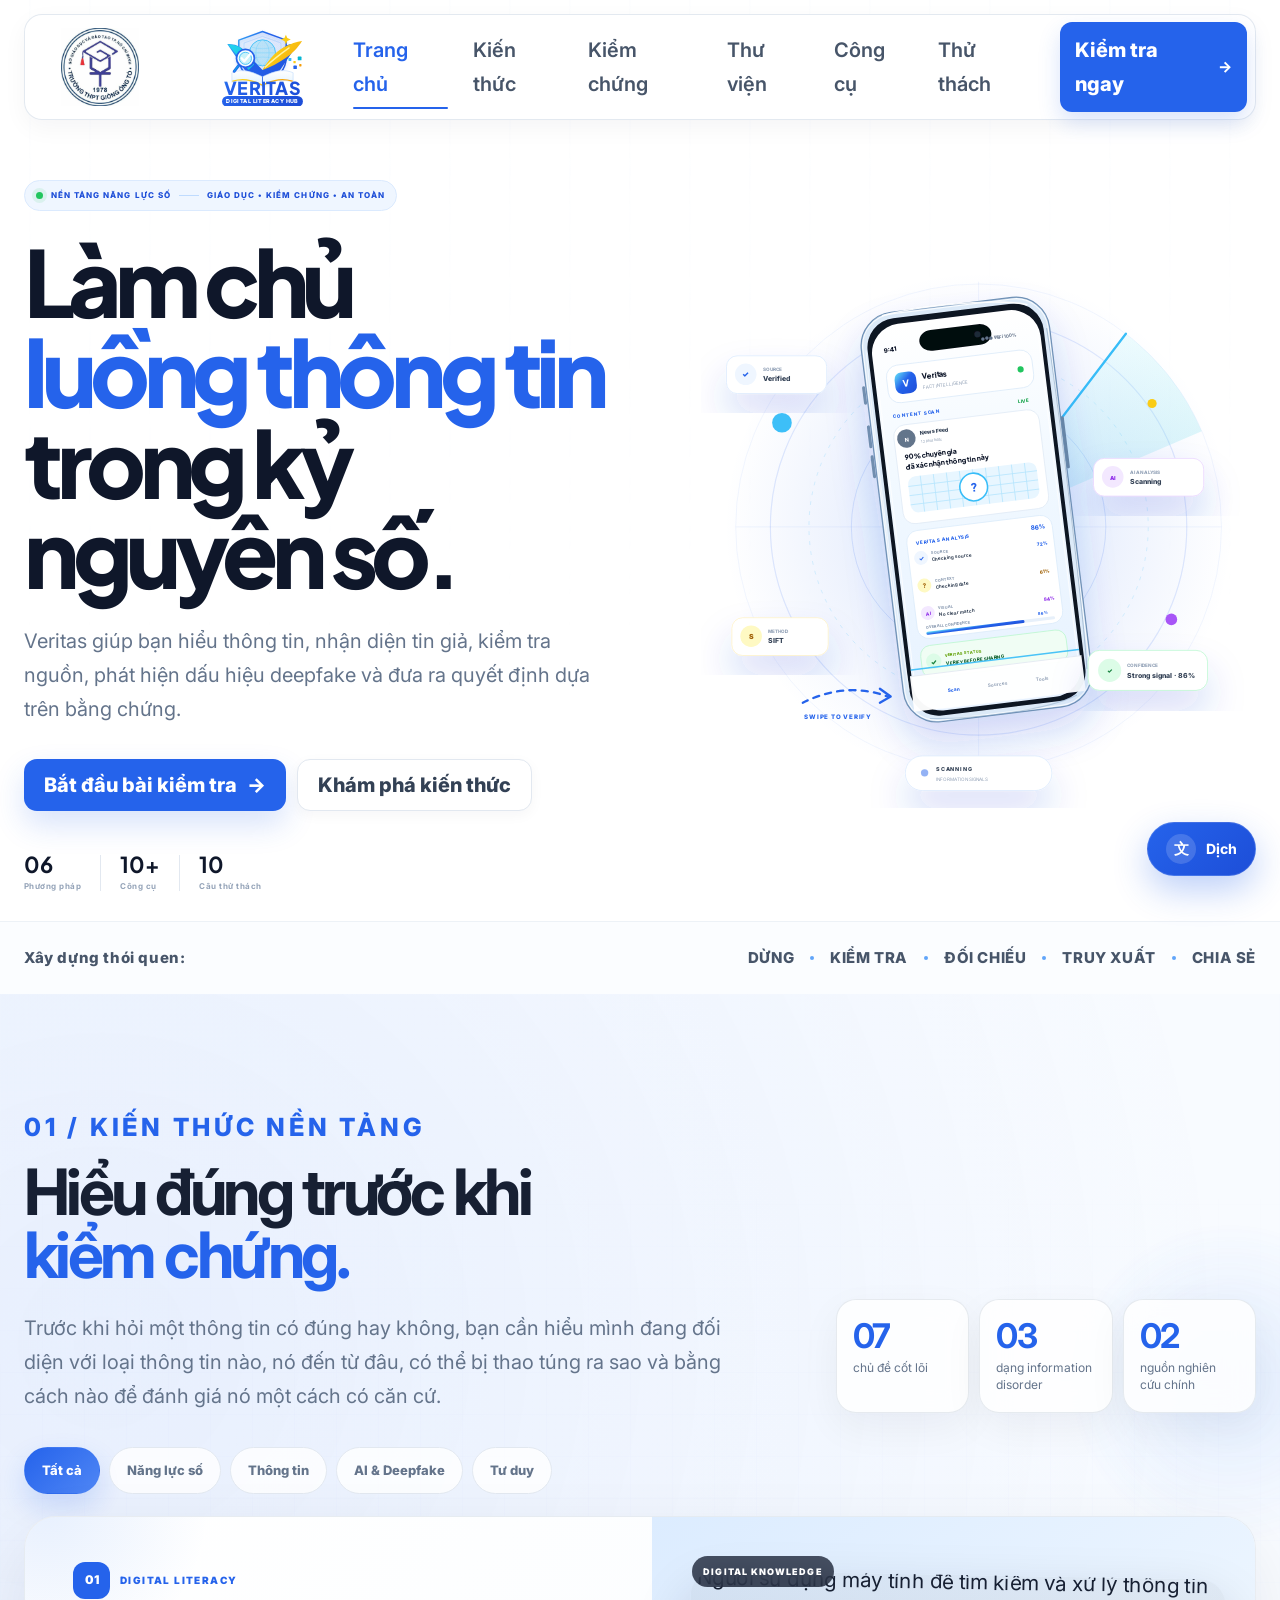
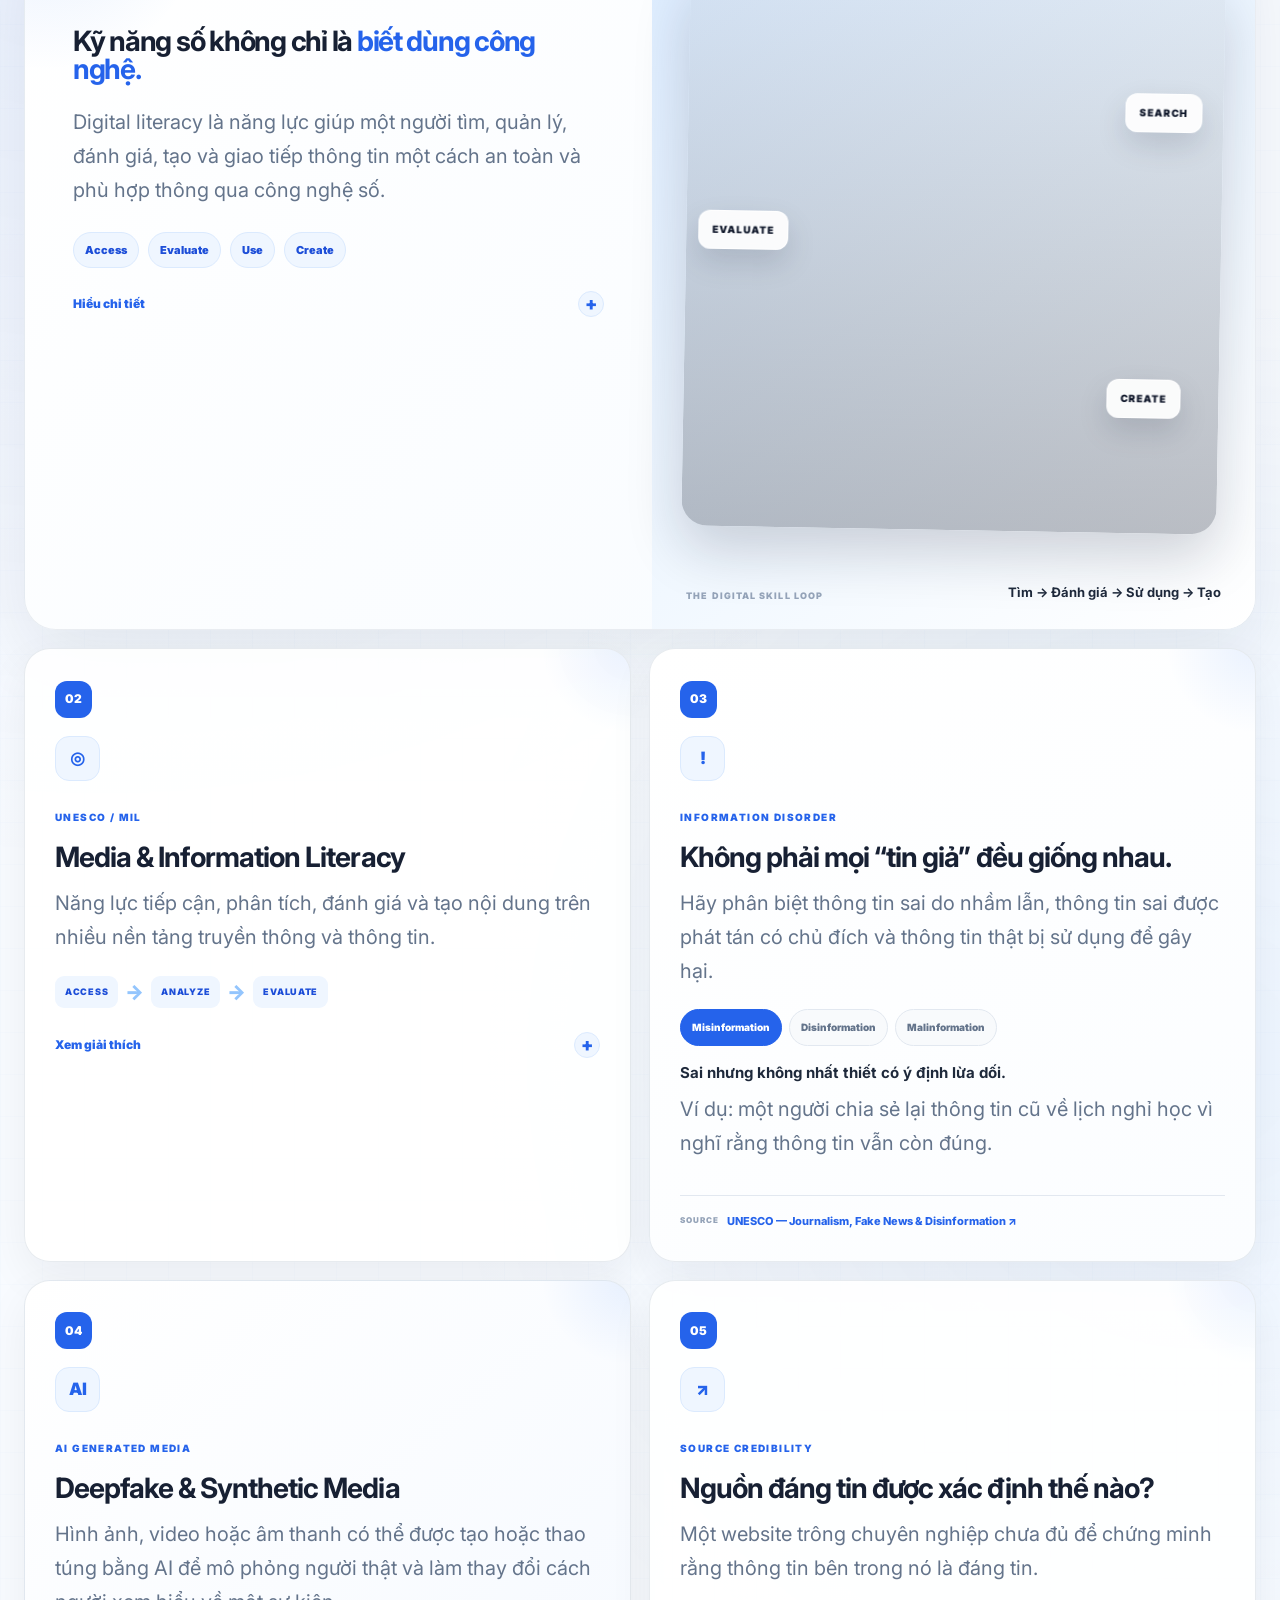
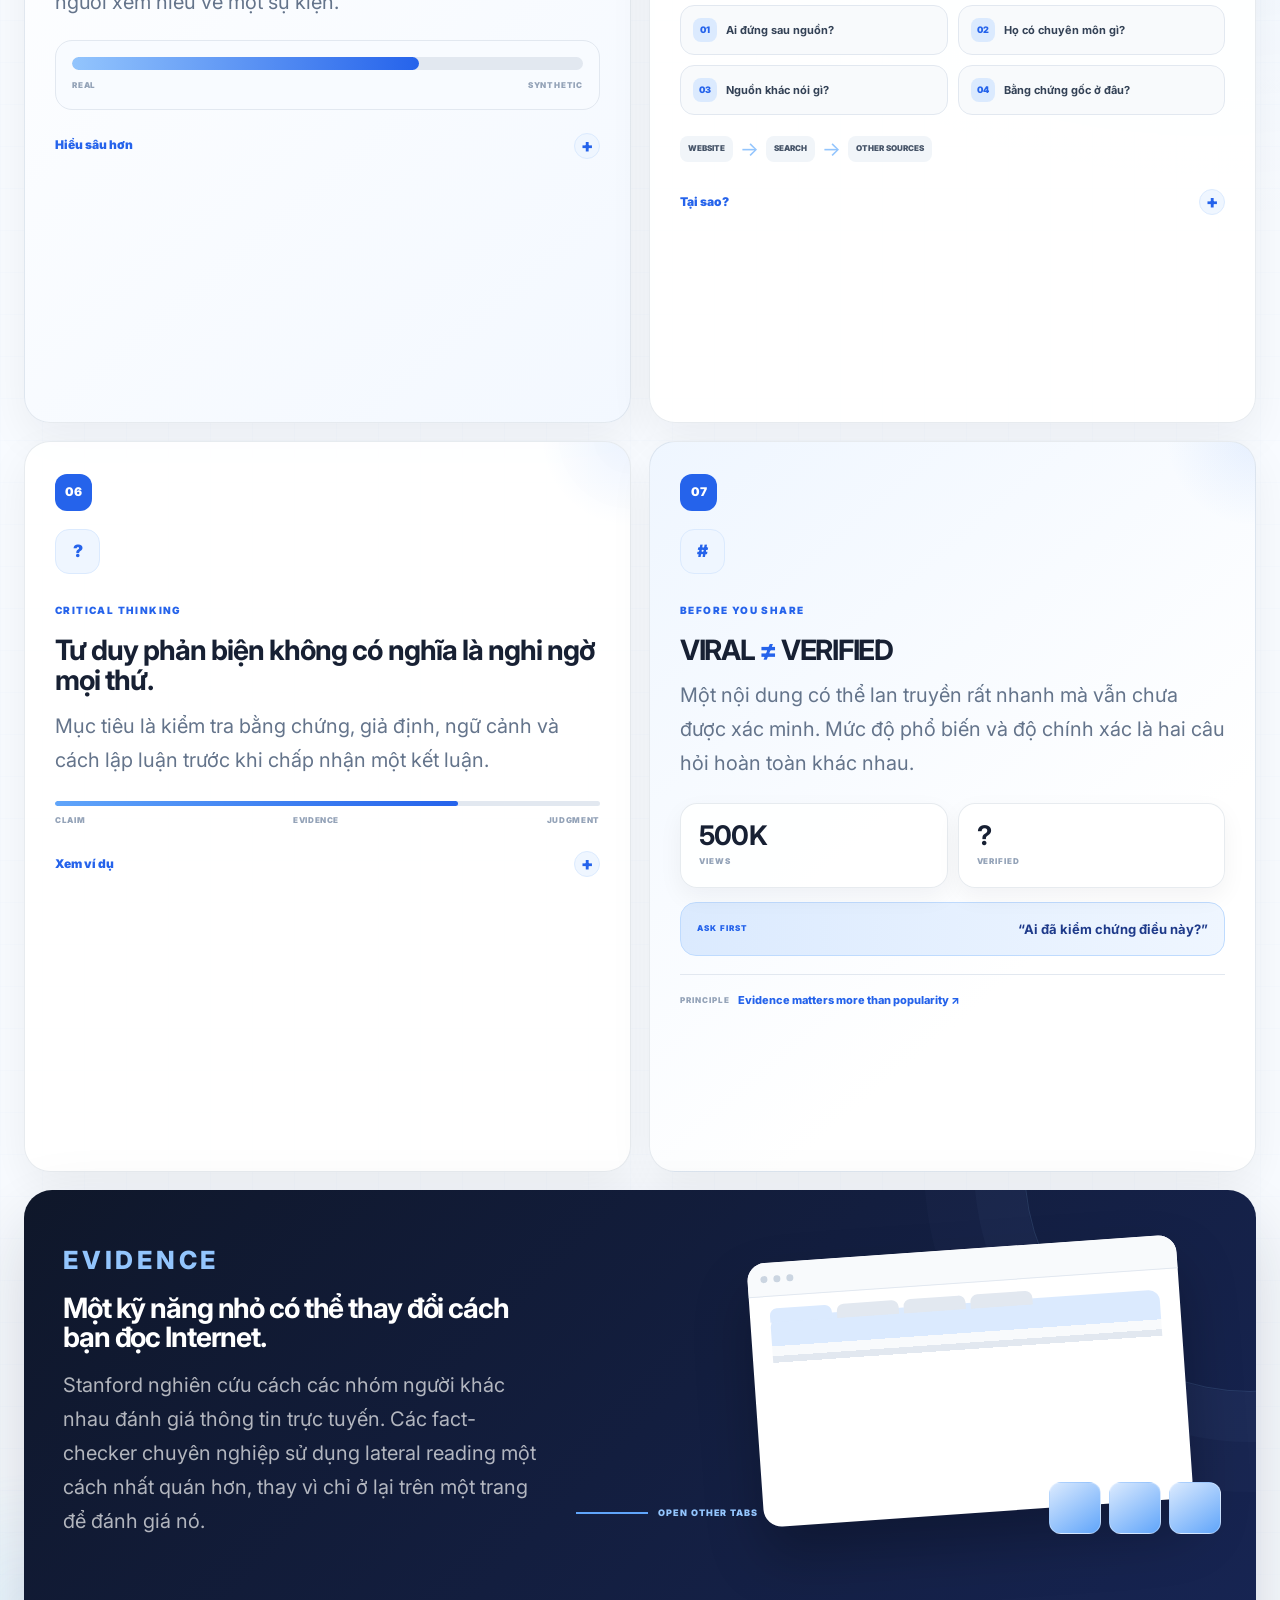
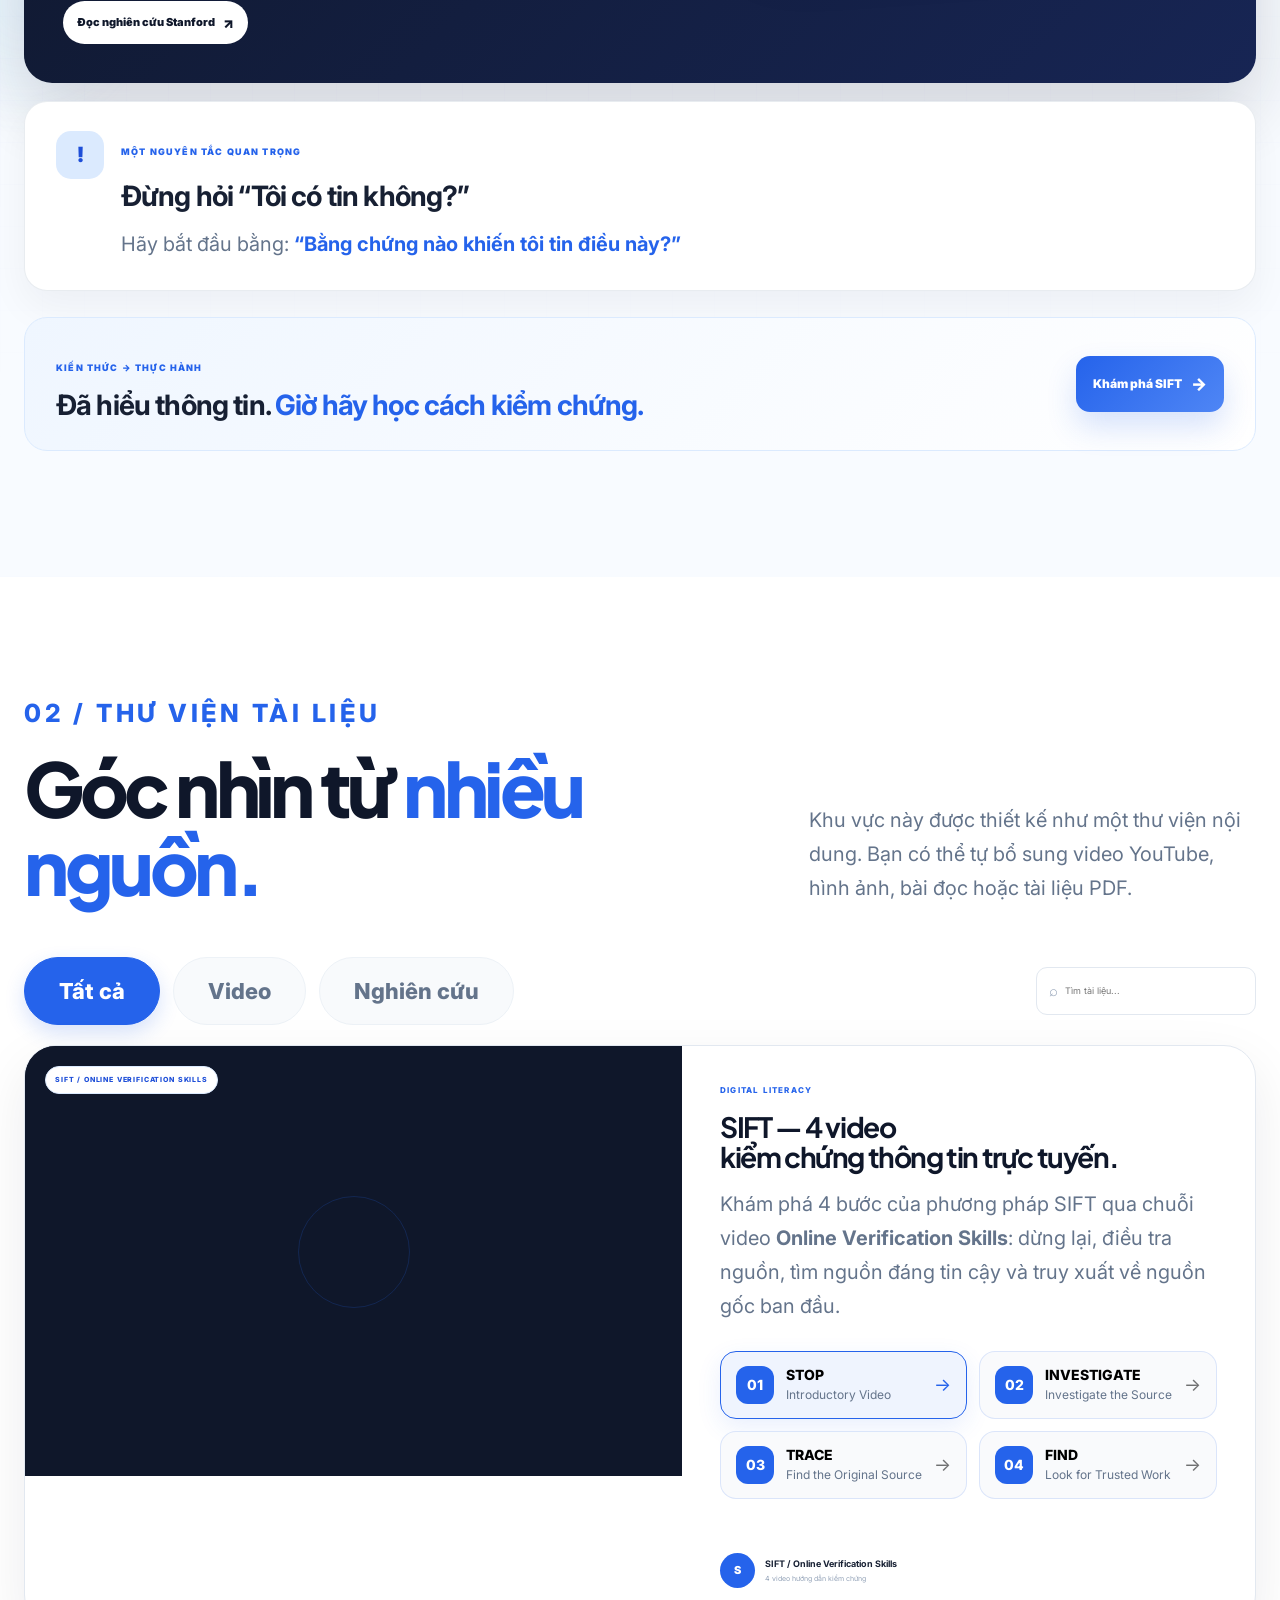
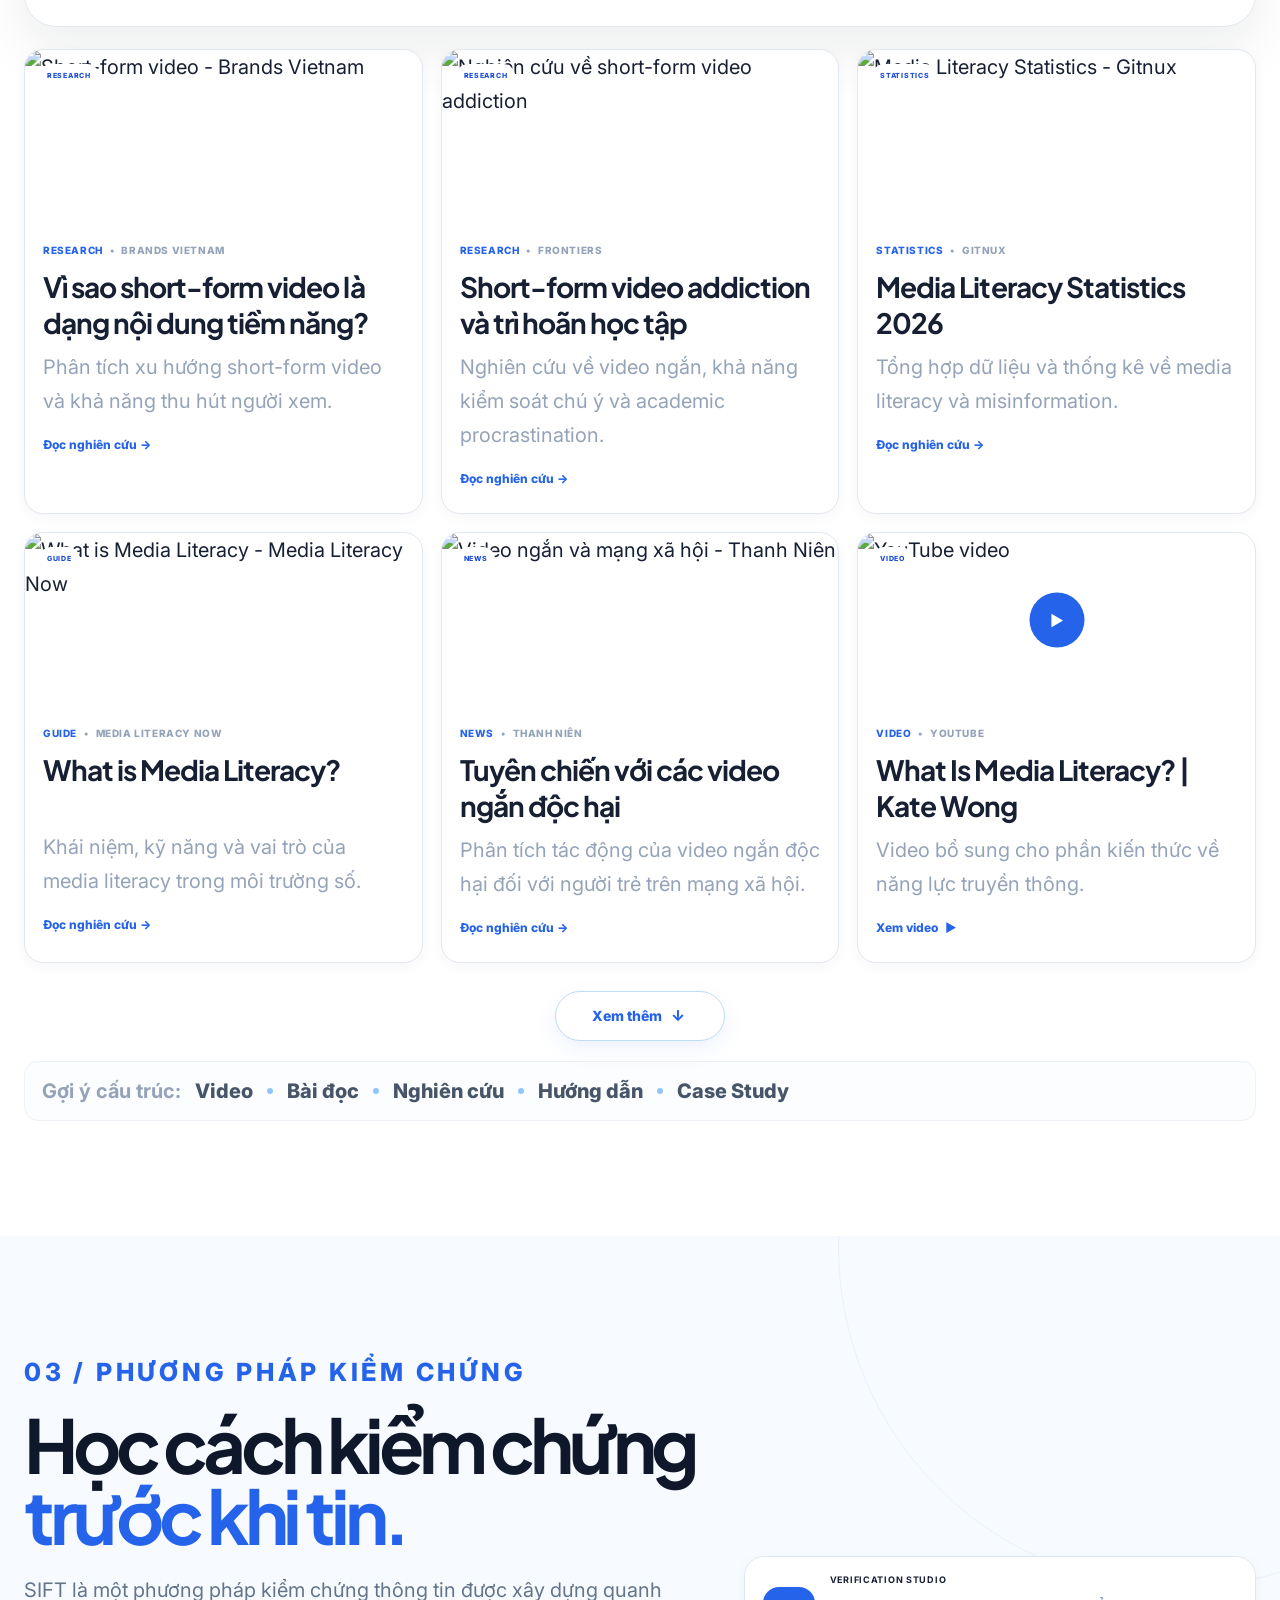
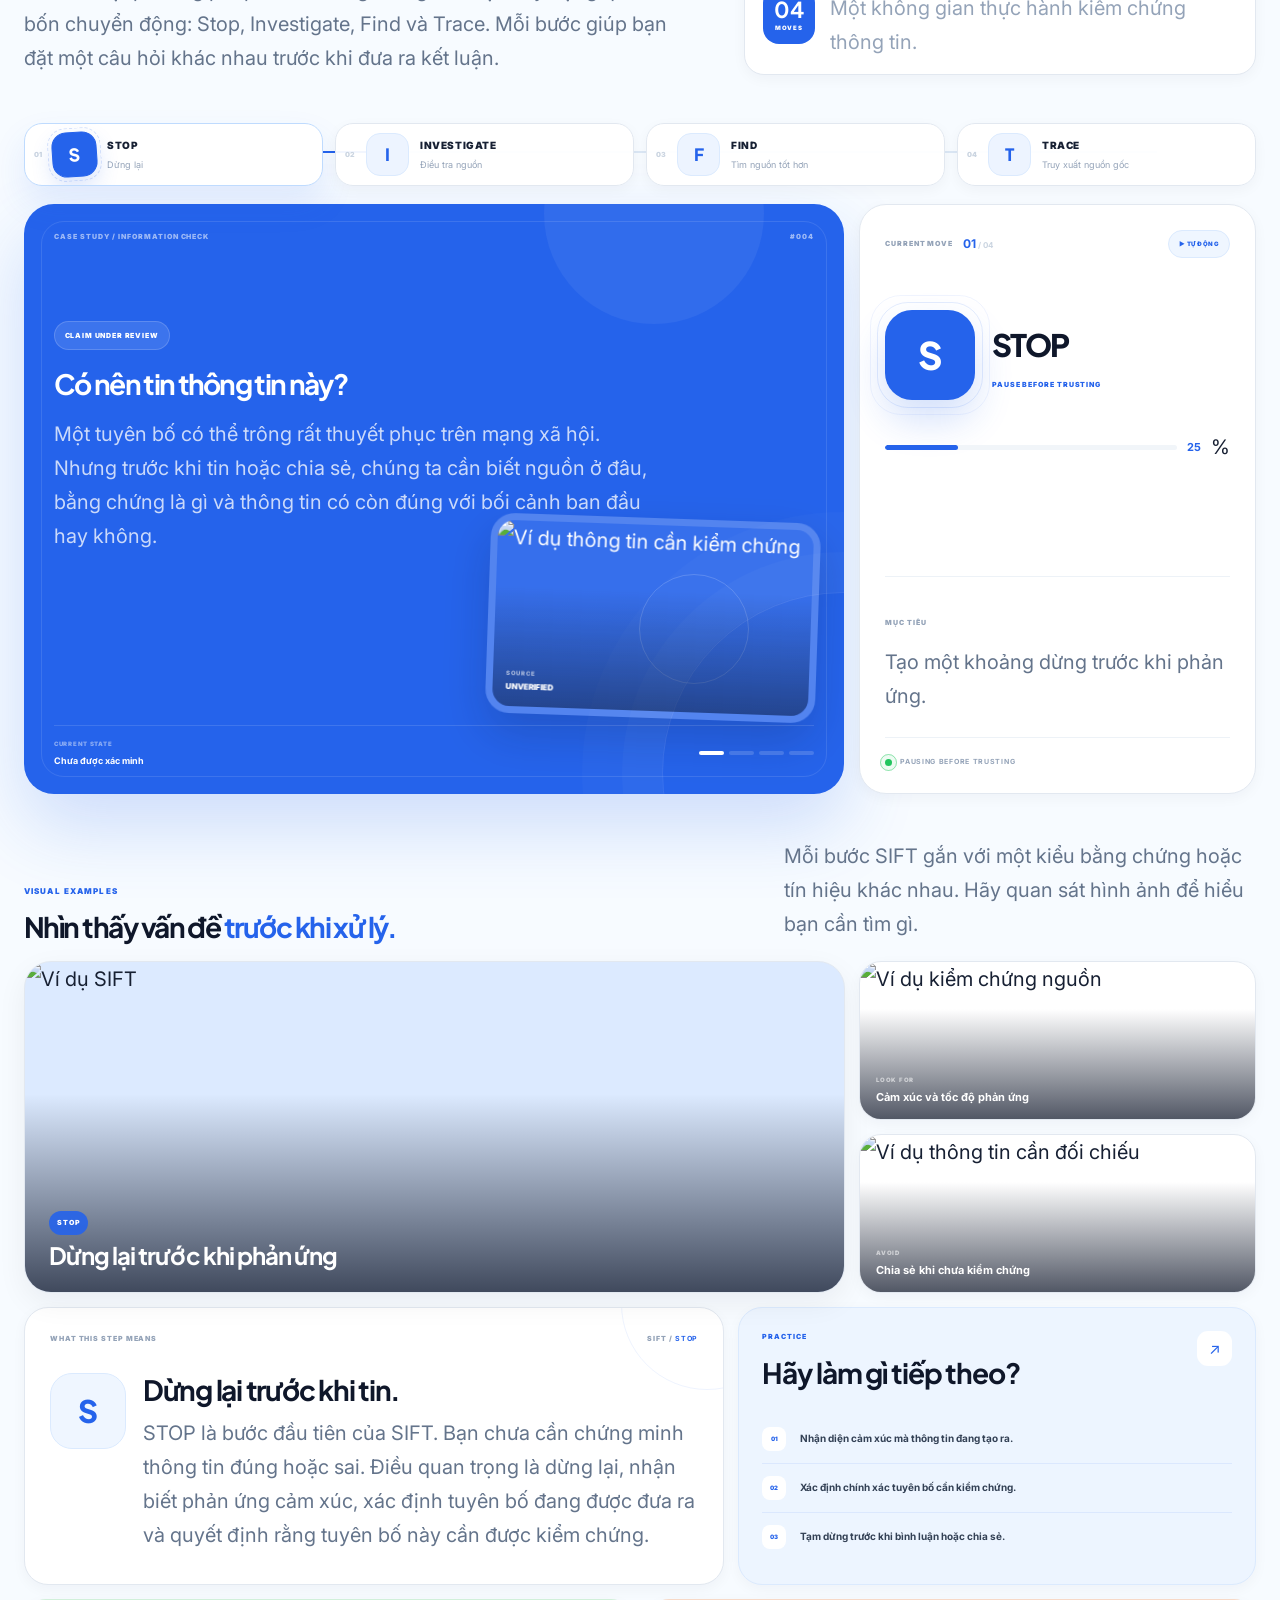
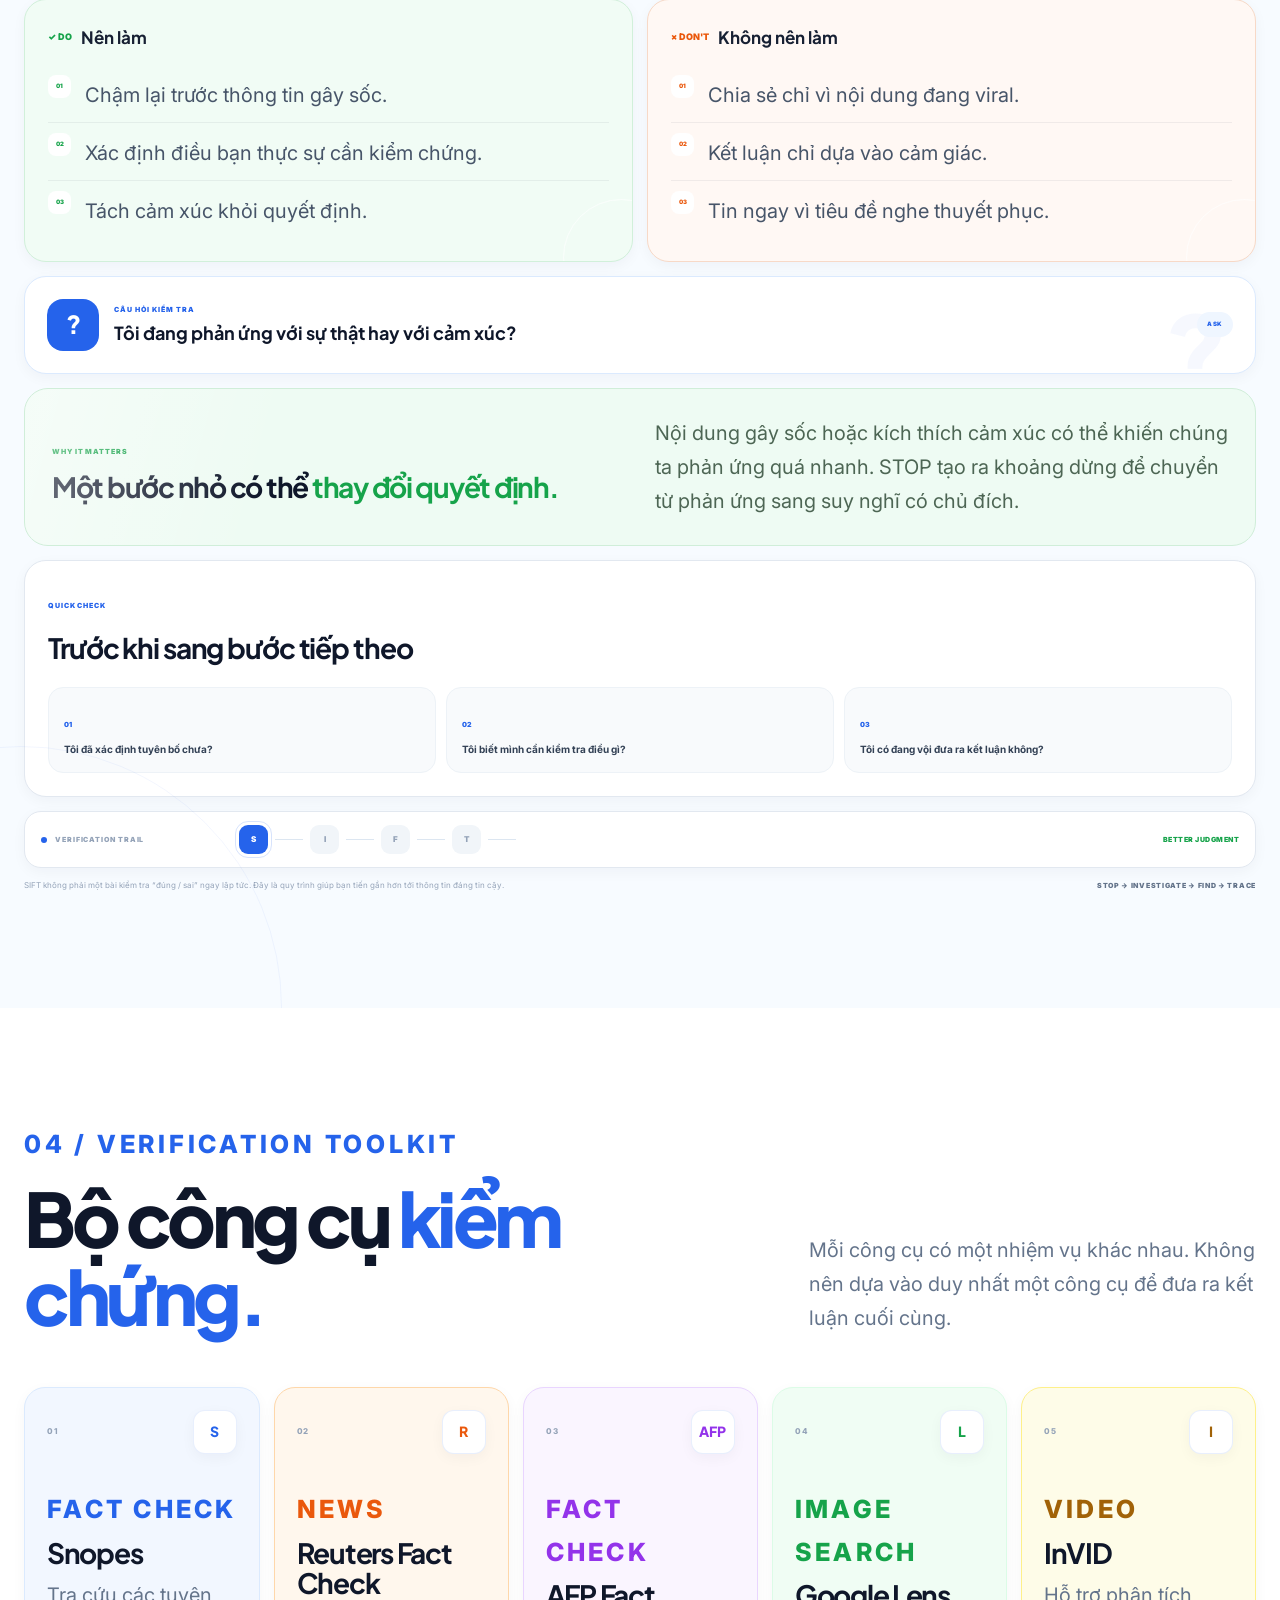
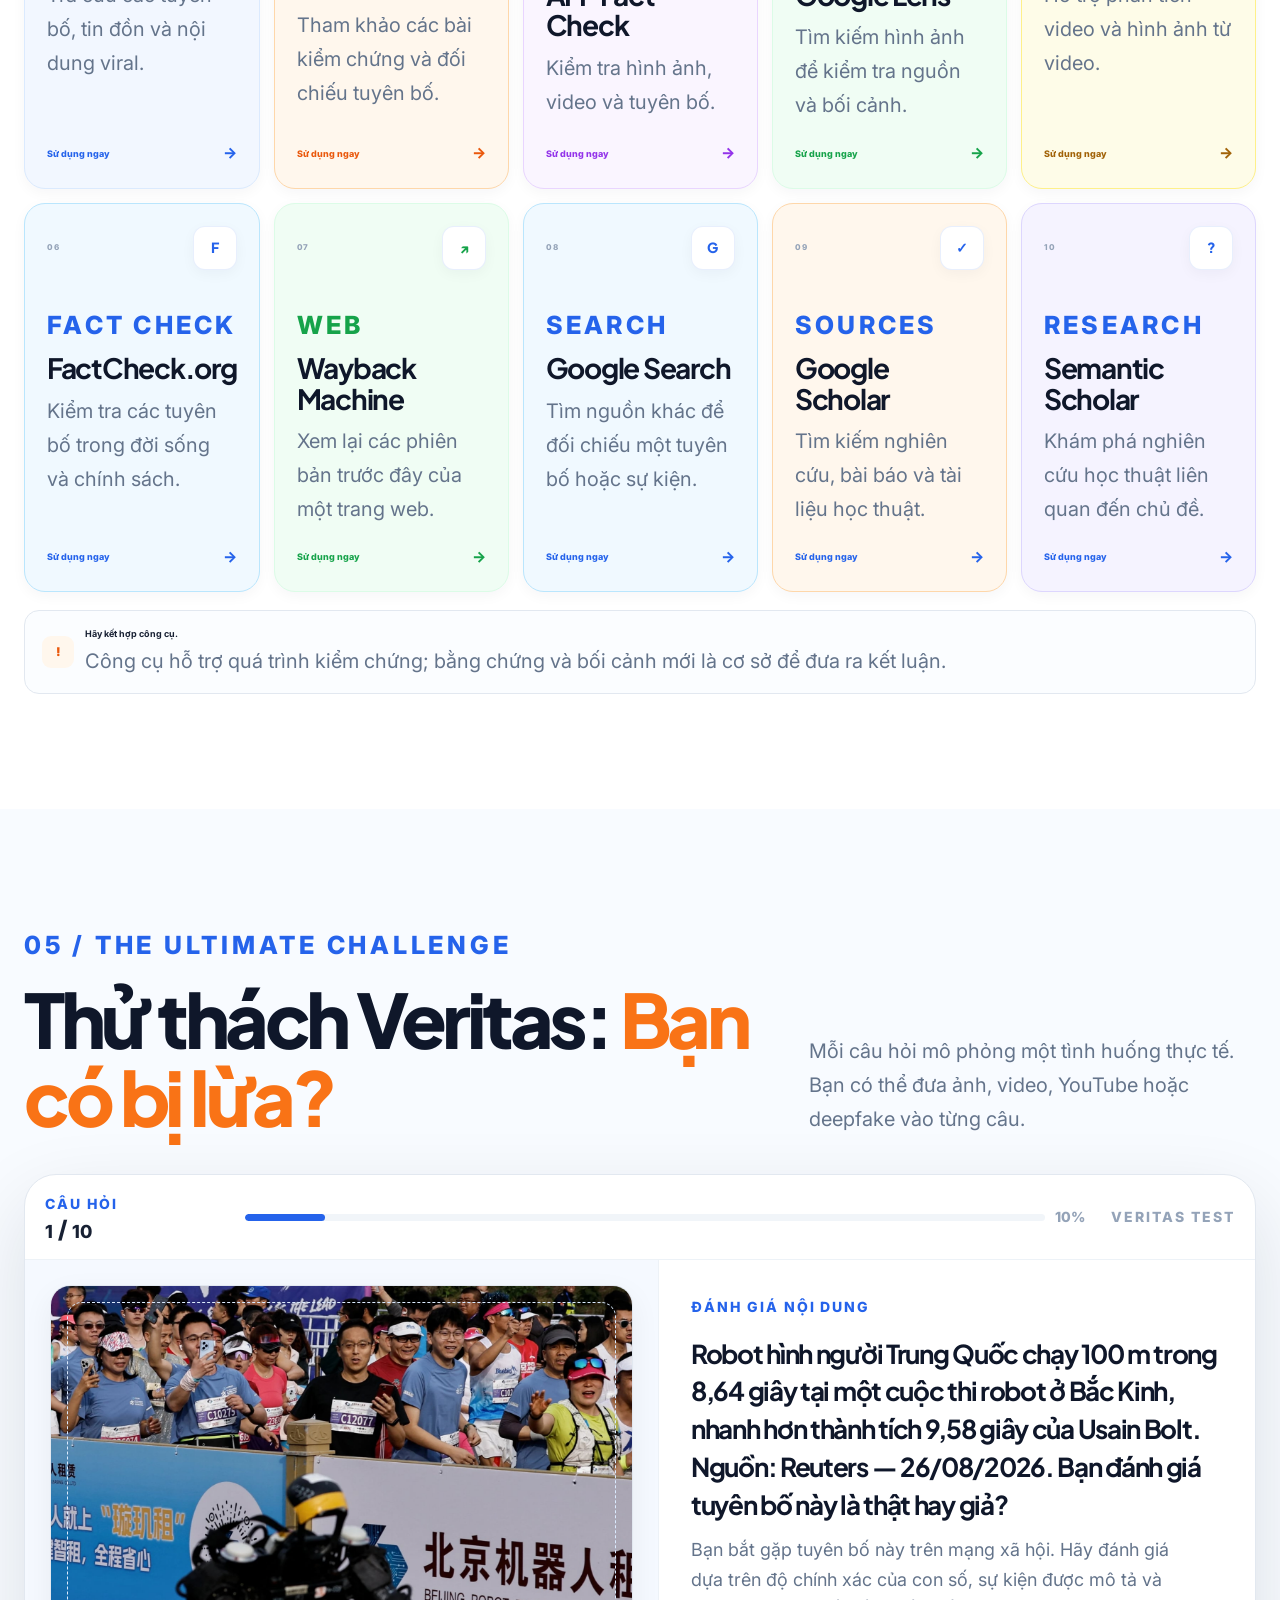
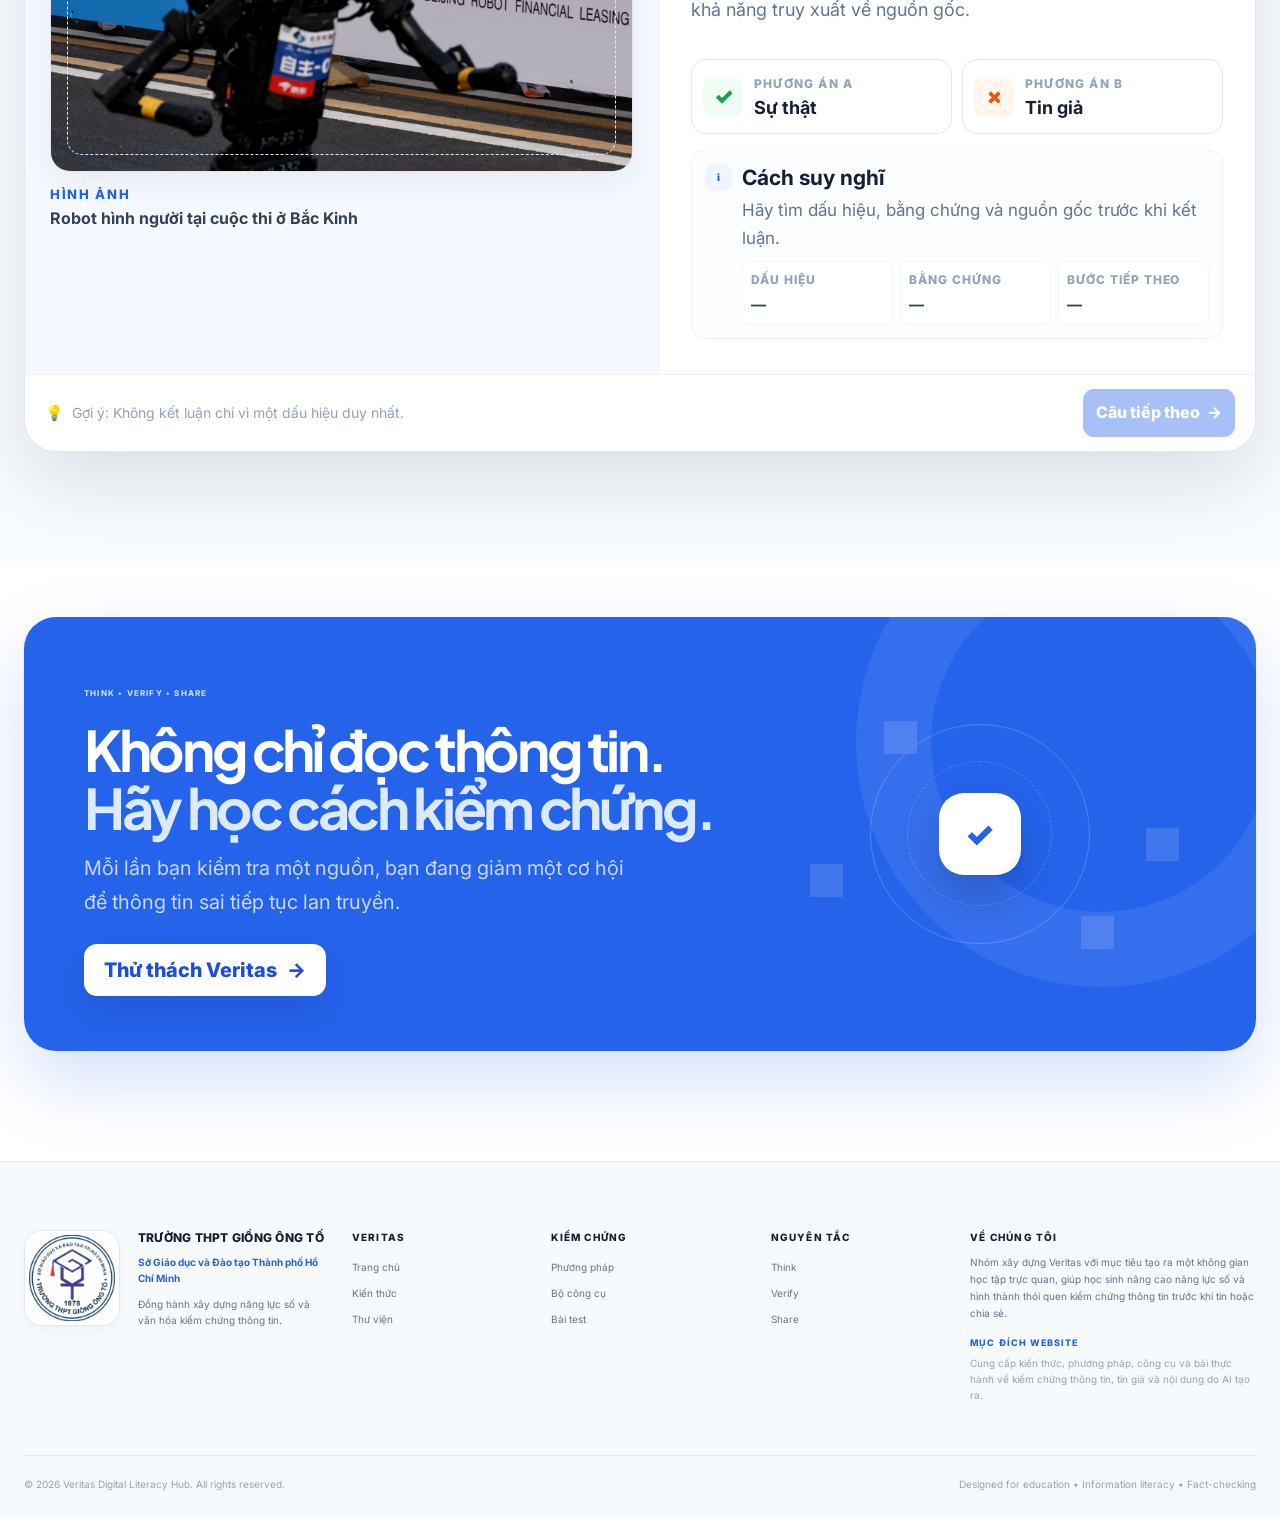
==== commit c0b1527f: "Refactor Veritas into multi-page website Hello" ====
--- a/index.html
+++ b/index.html
@@ -367,6 +367,7 @@
 }
 
 
+/* fdhifdfdshidsfh */
 /* VIDEO AREA */
 
 /* =====================================================
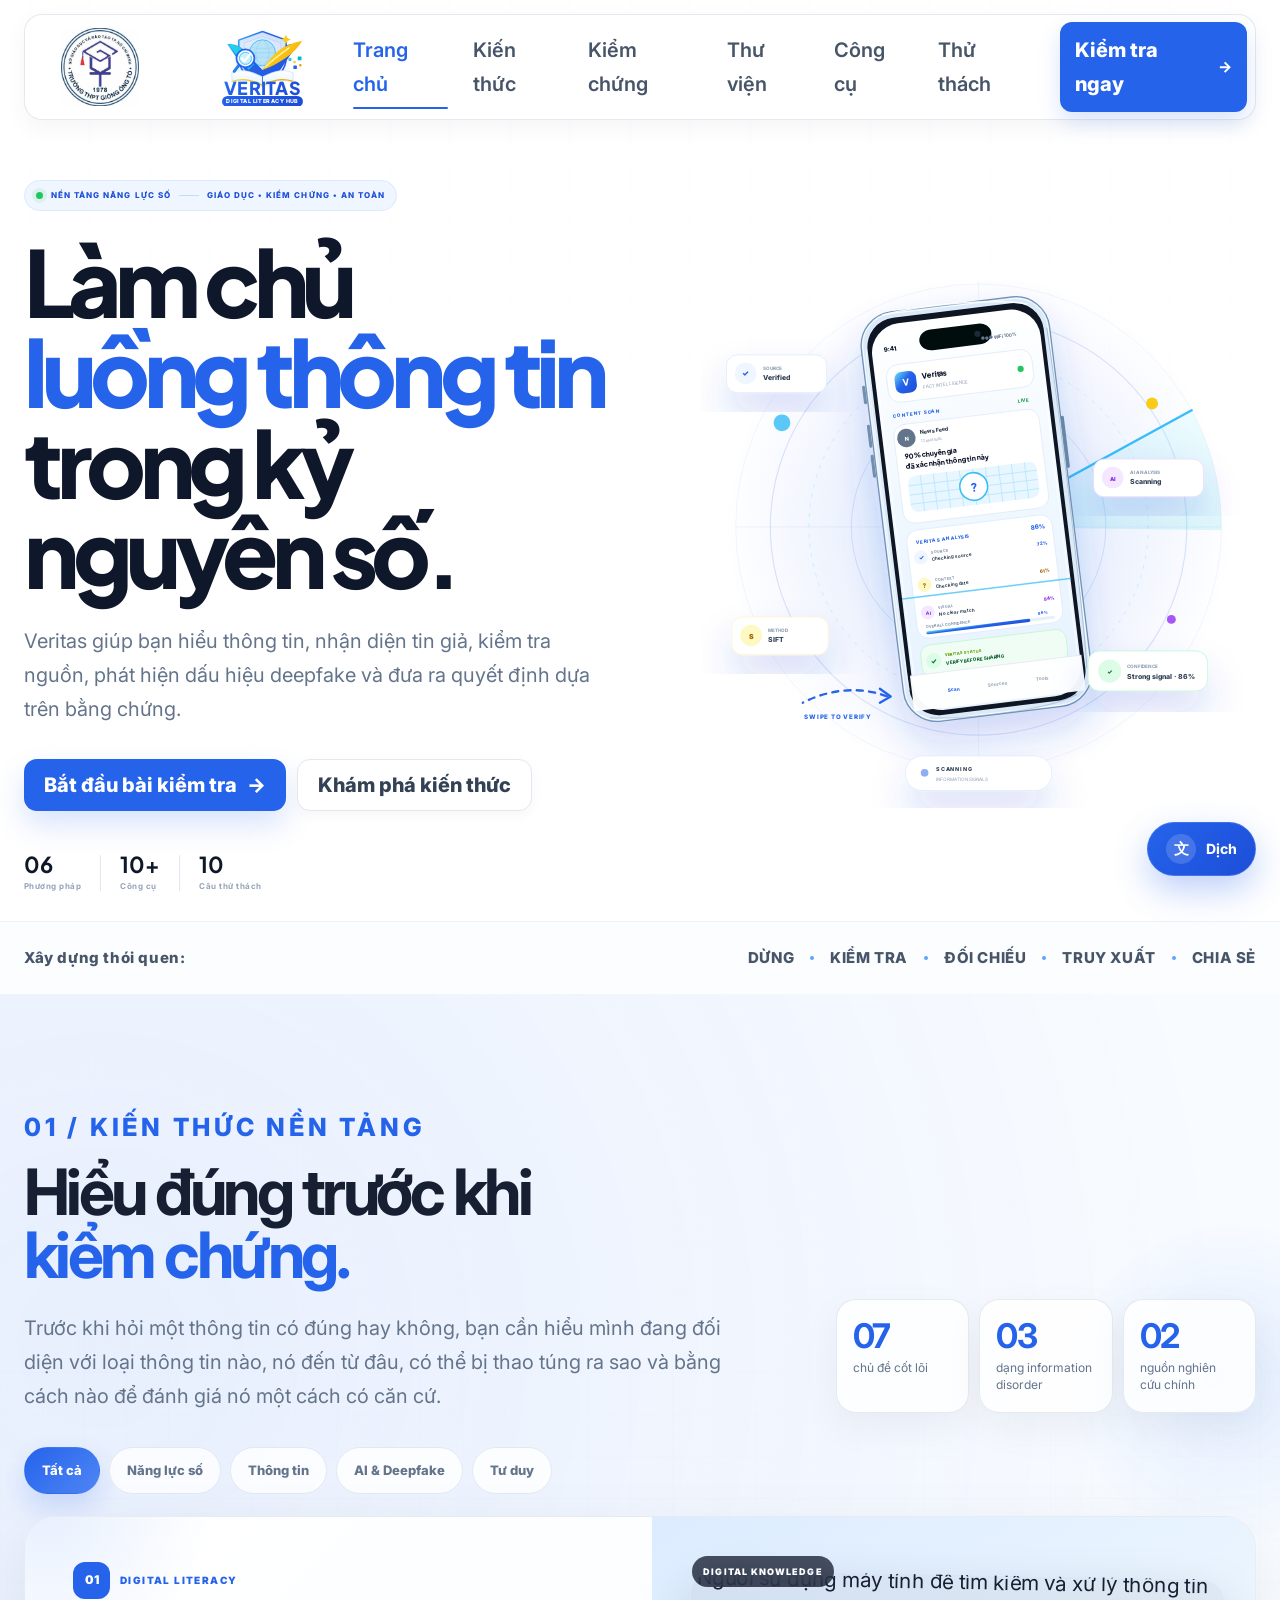
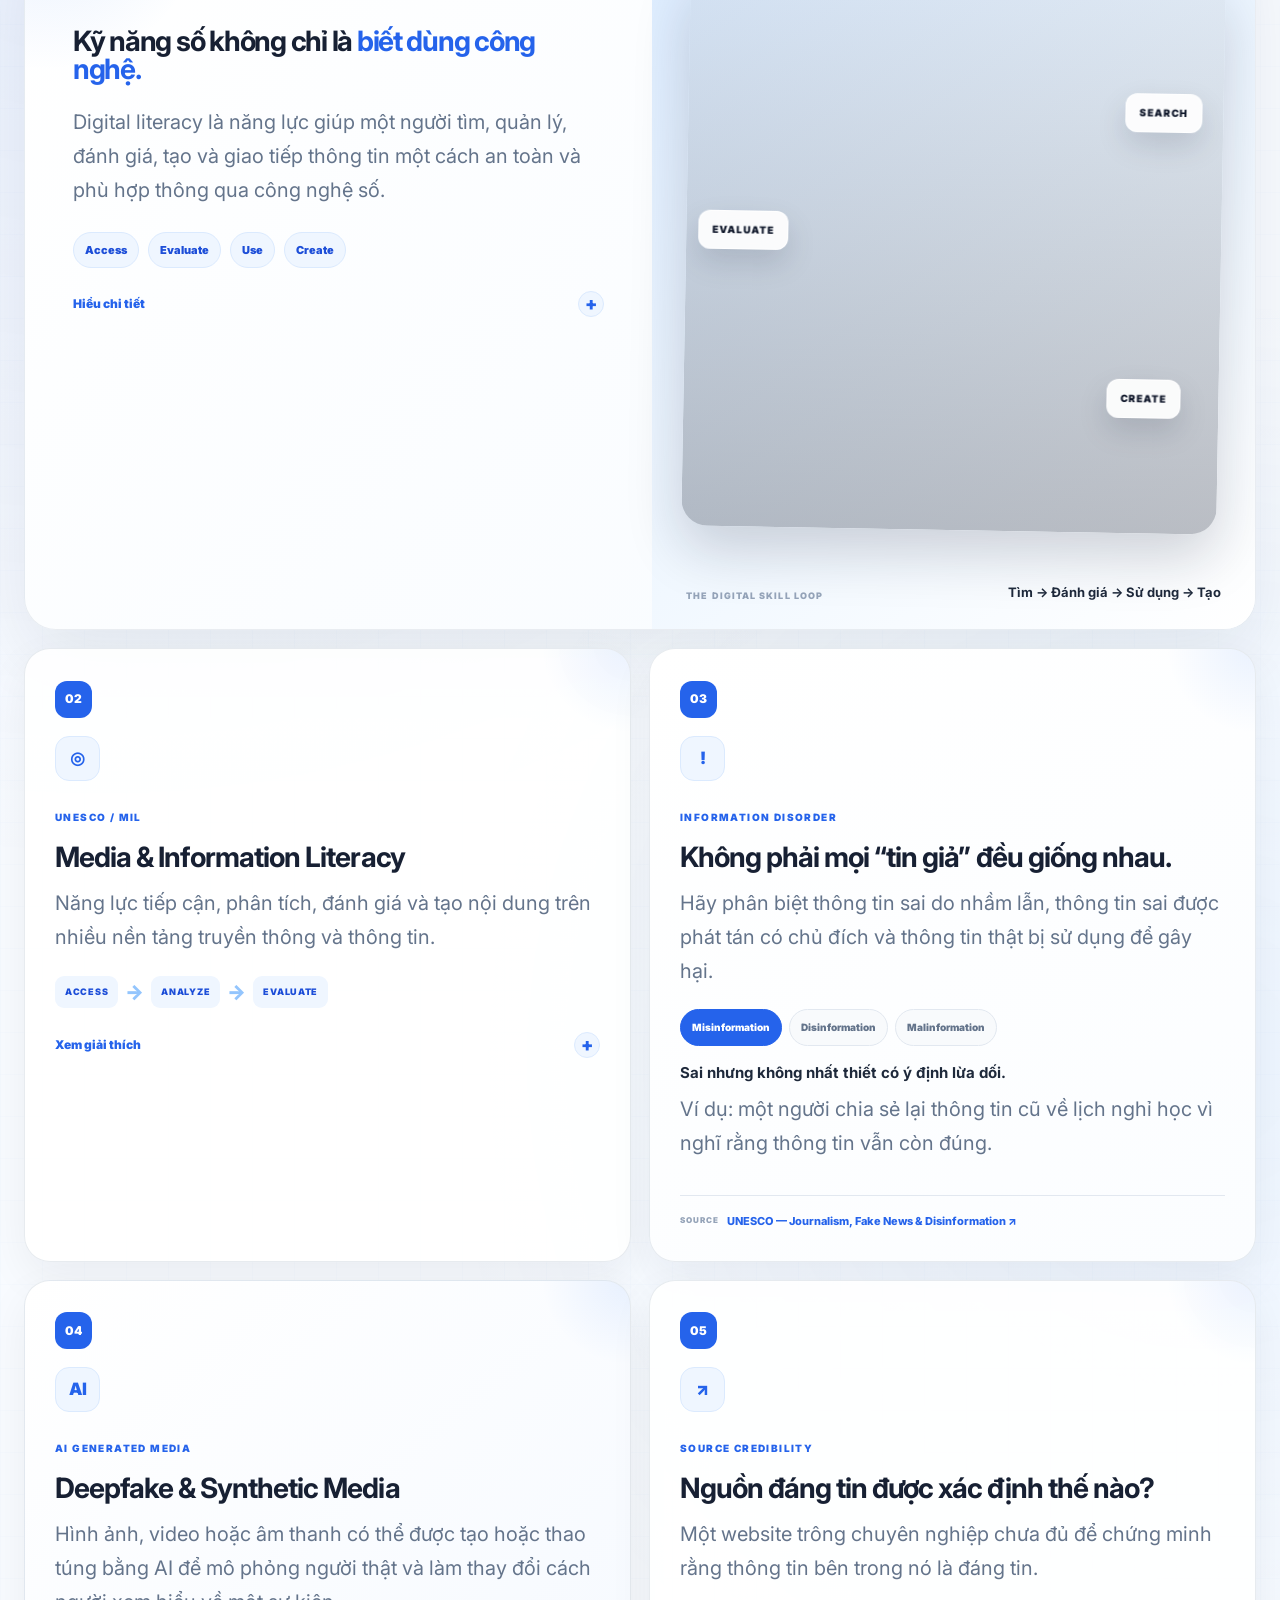
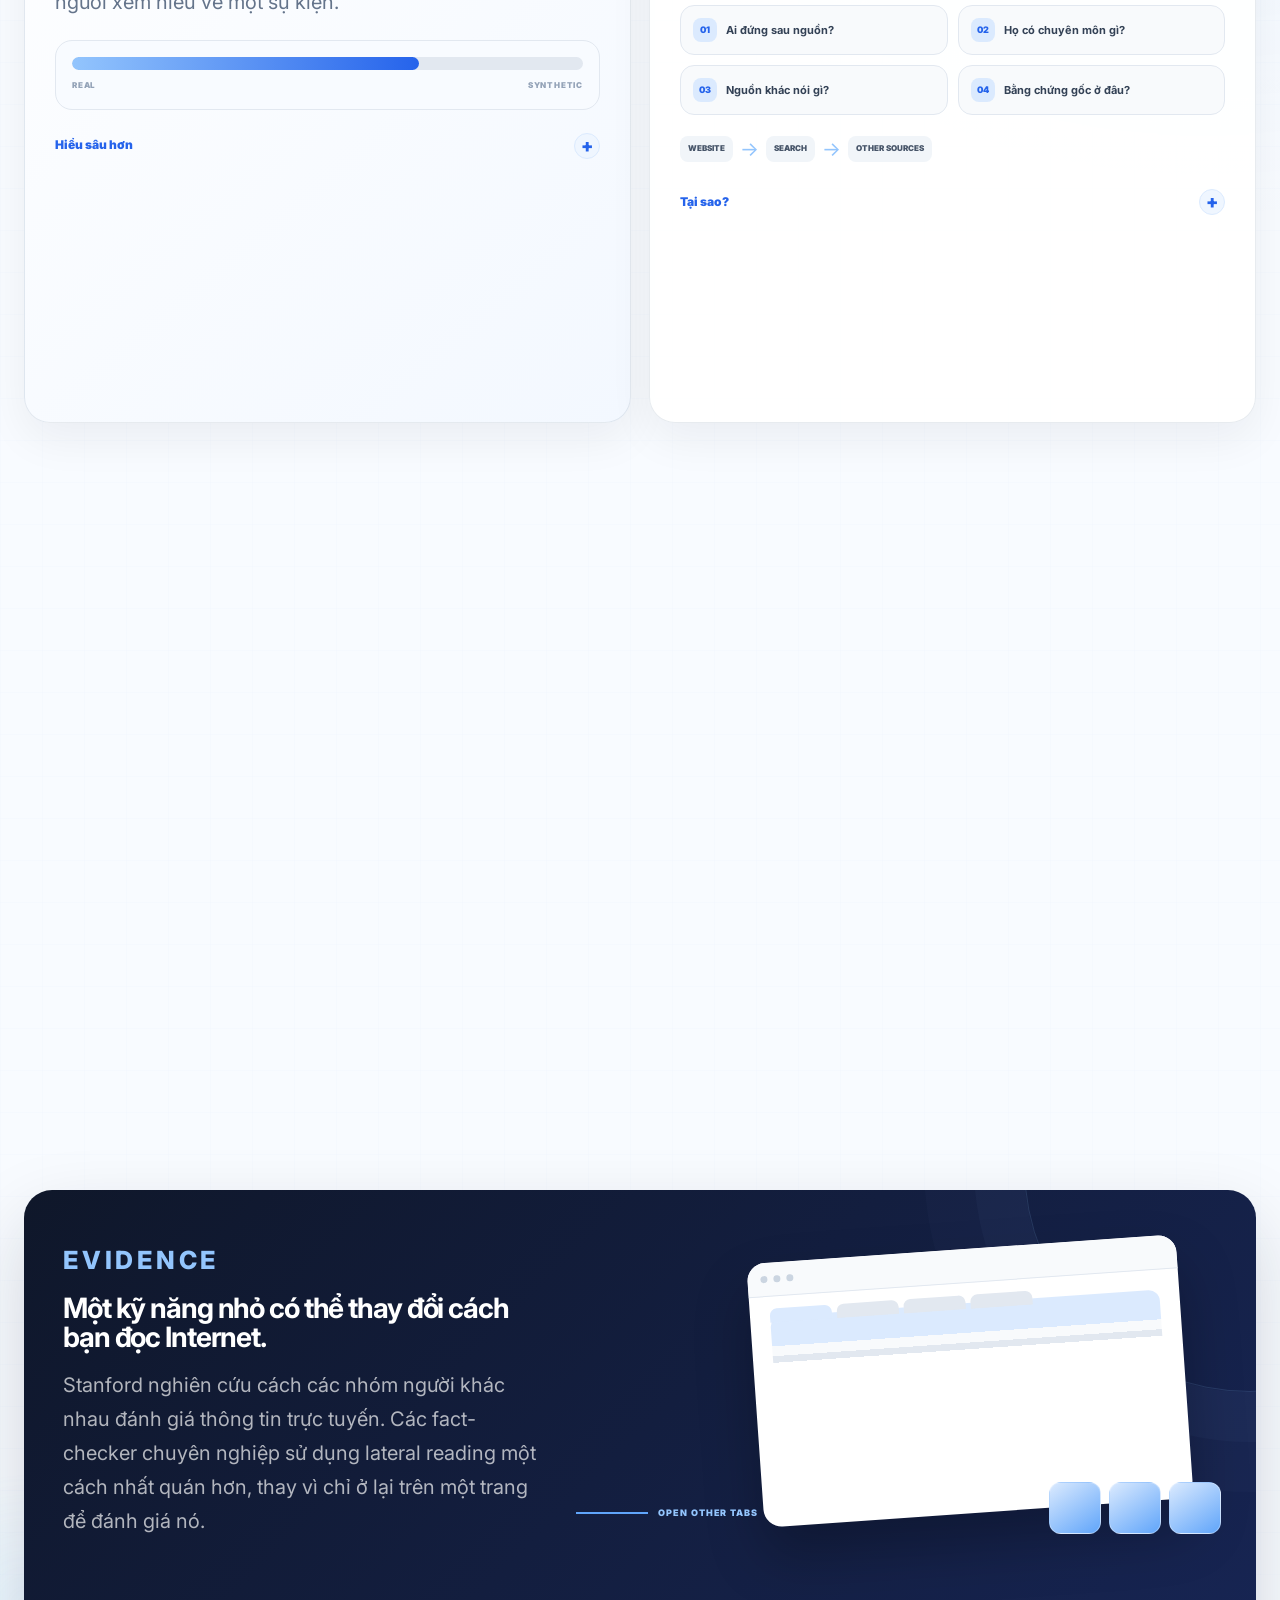
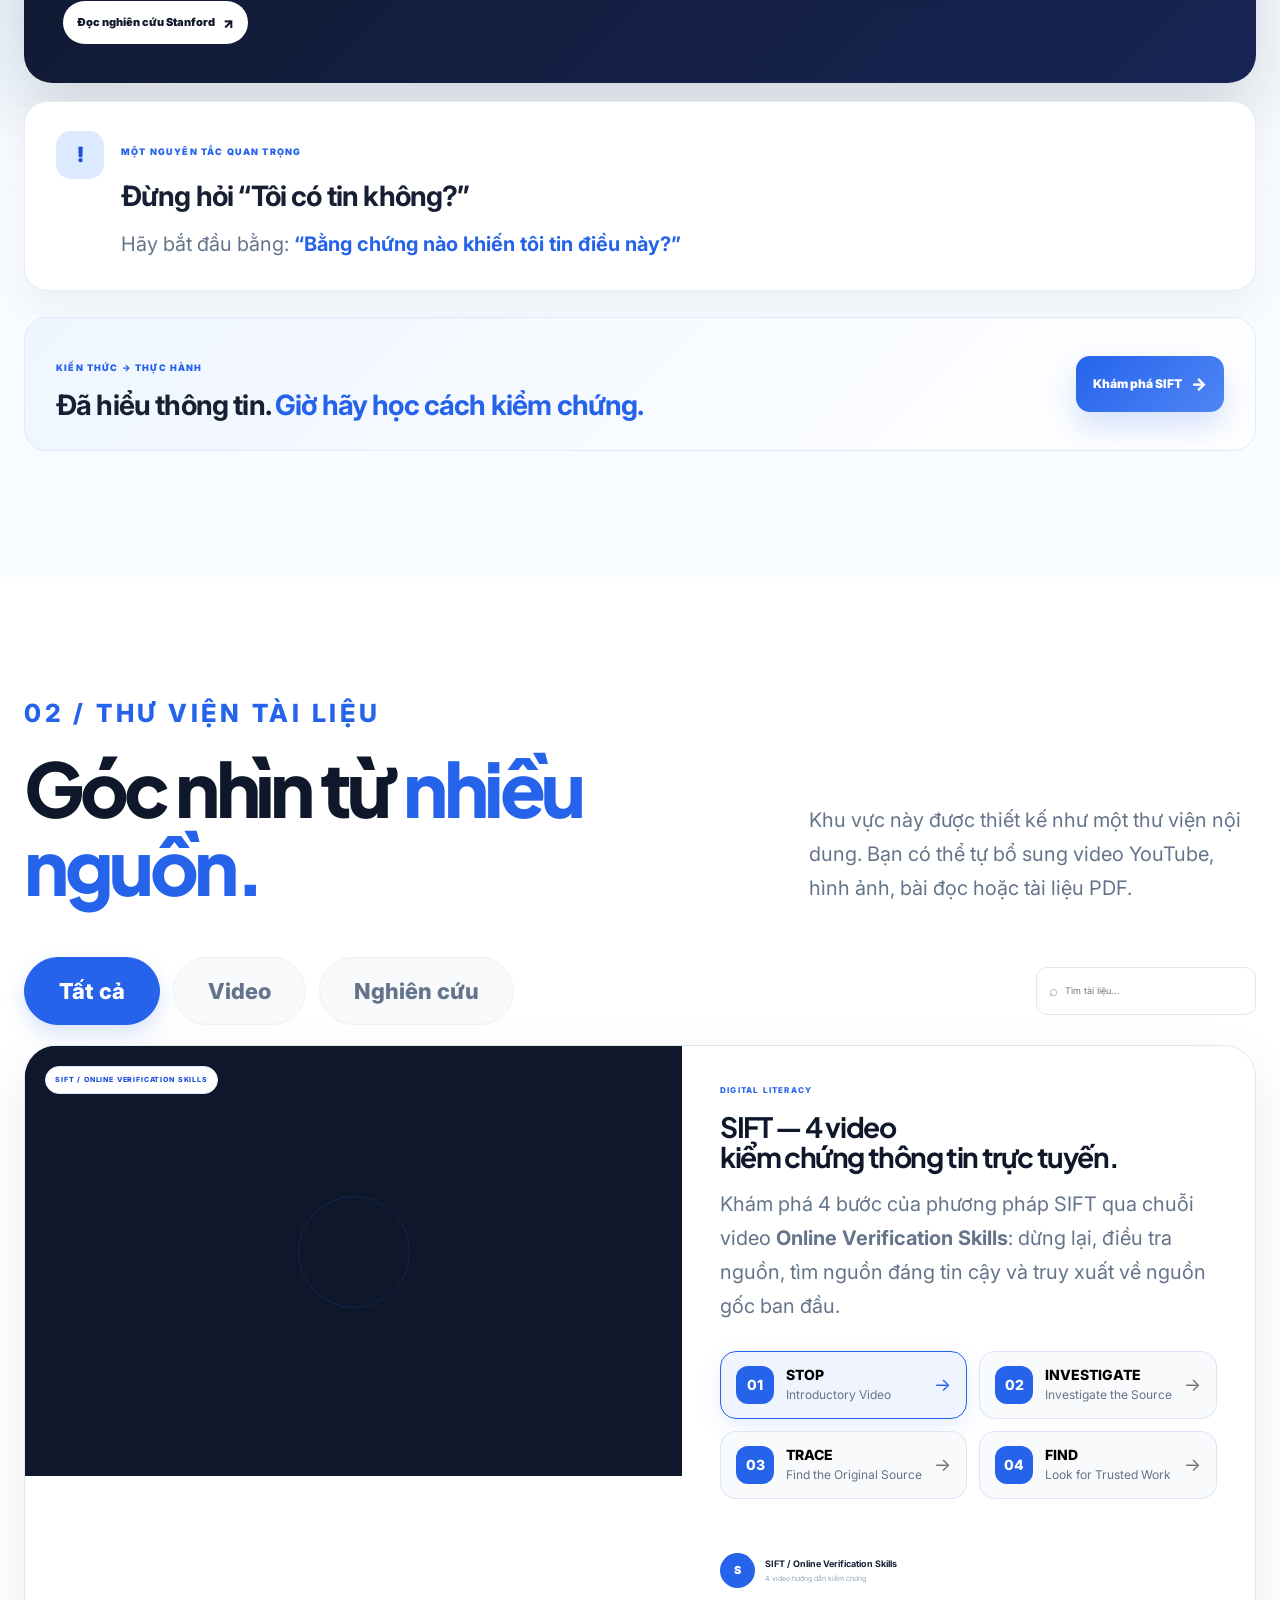
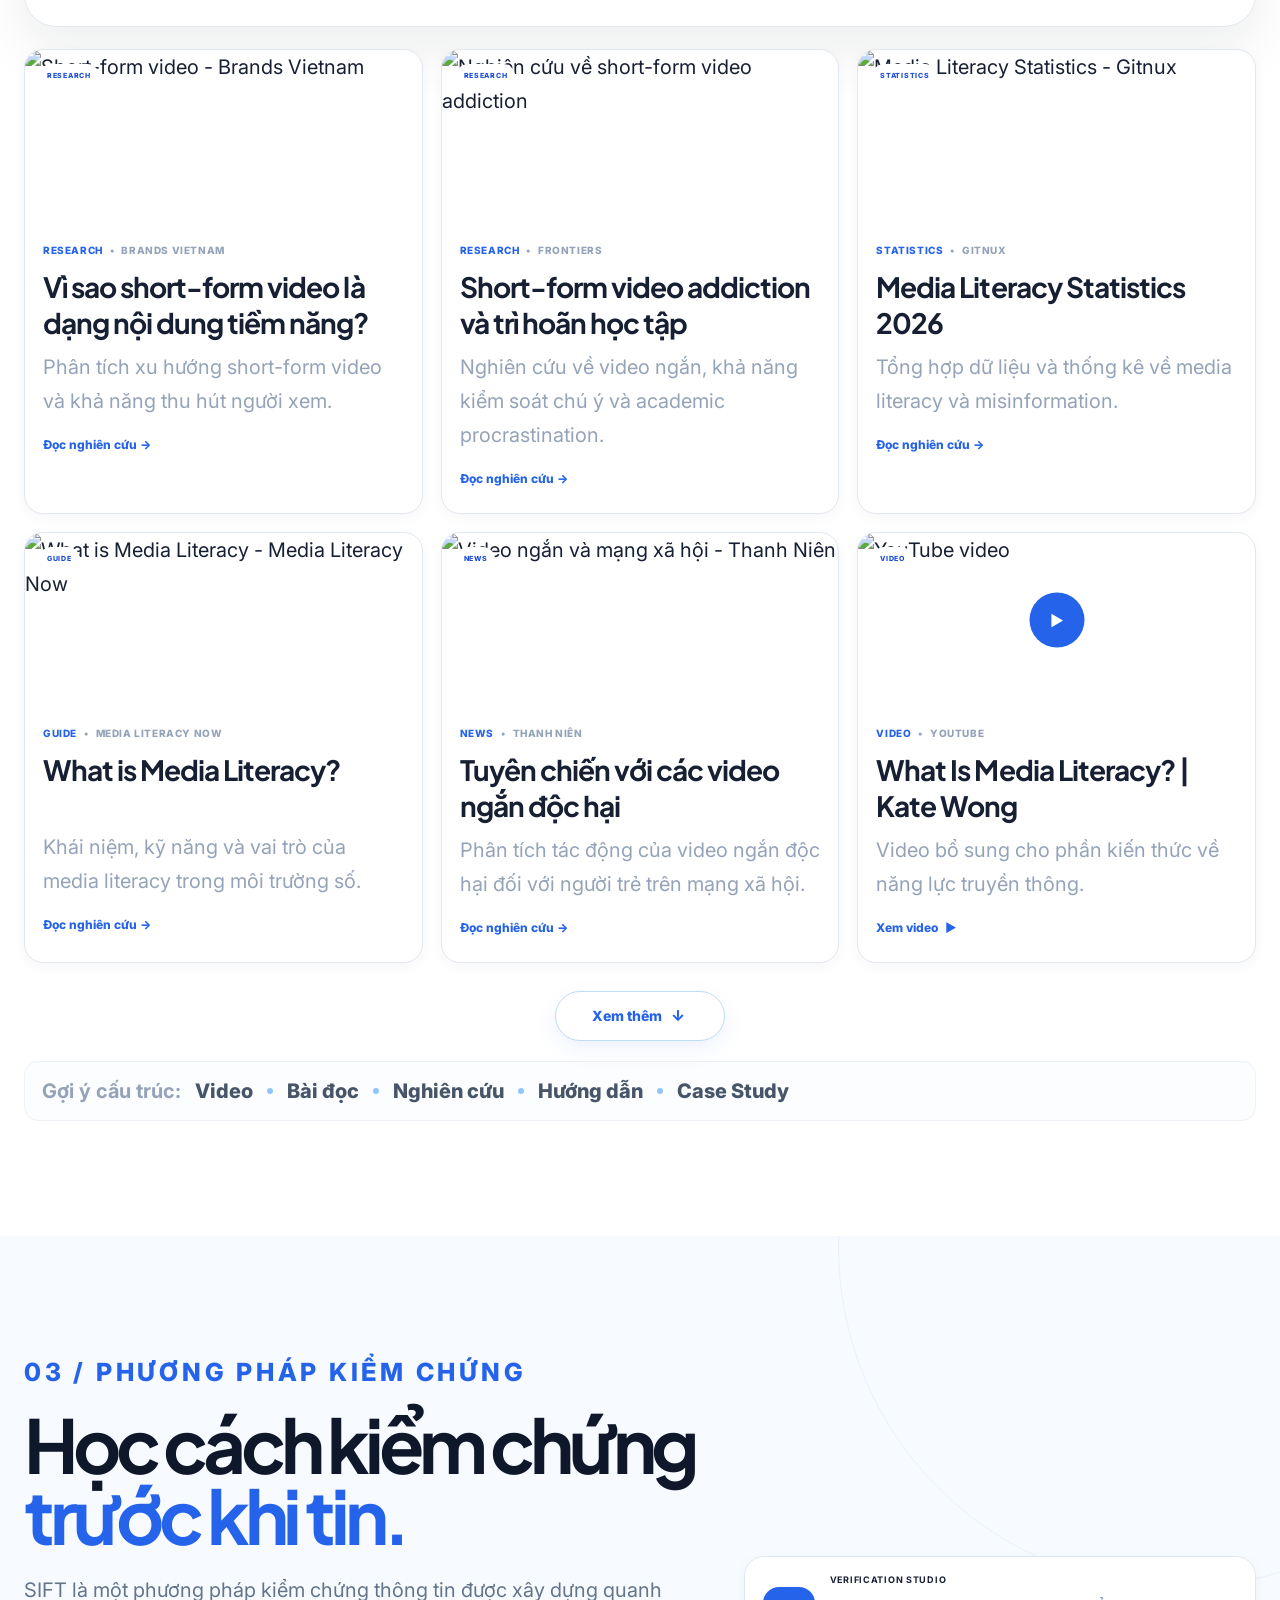
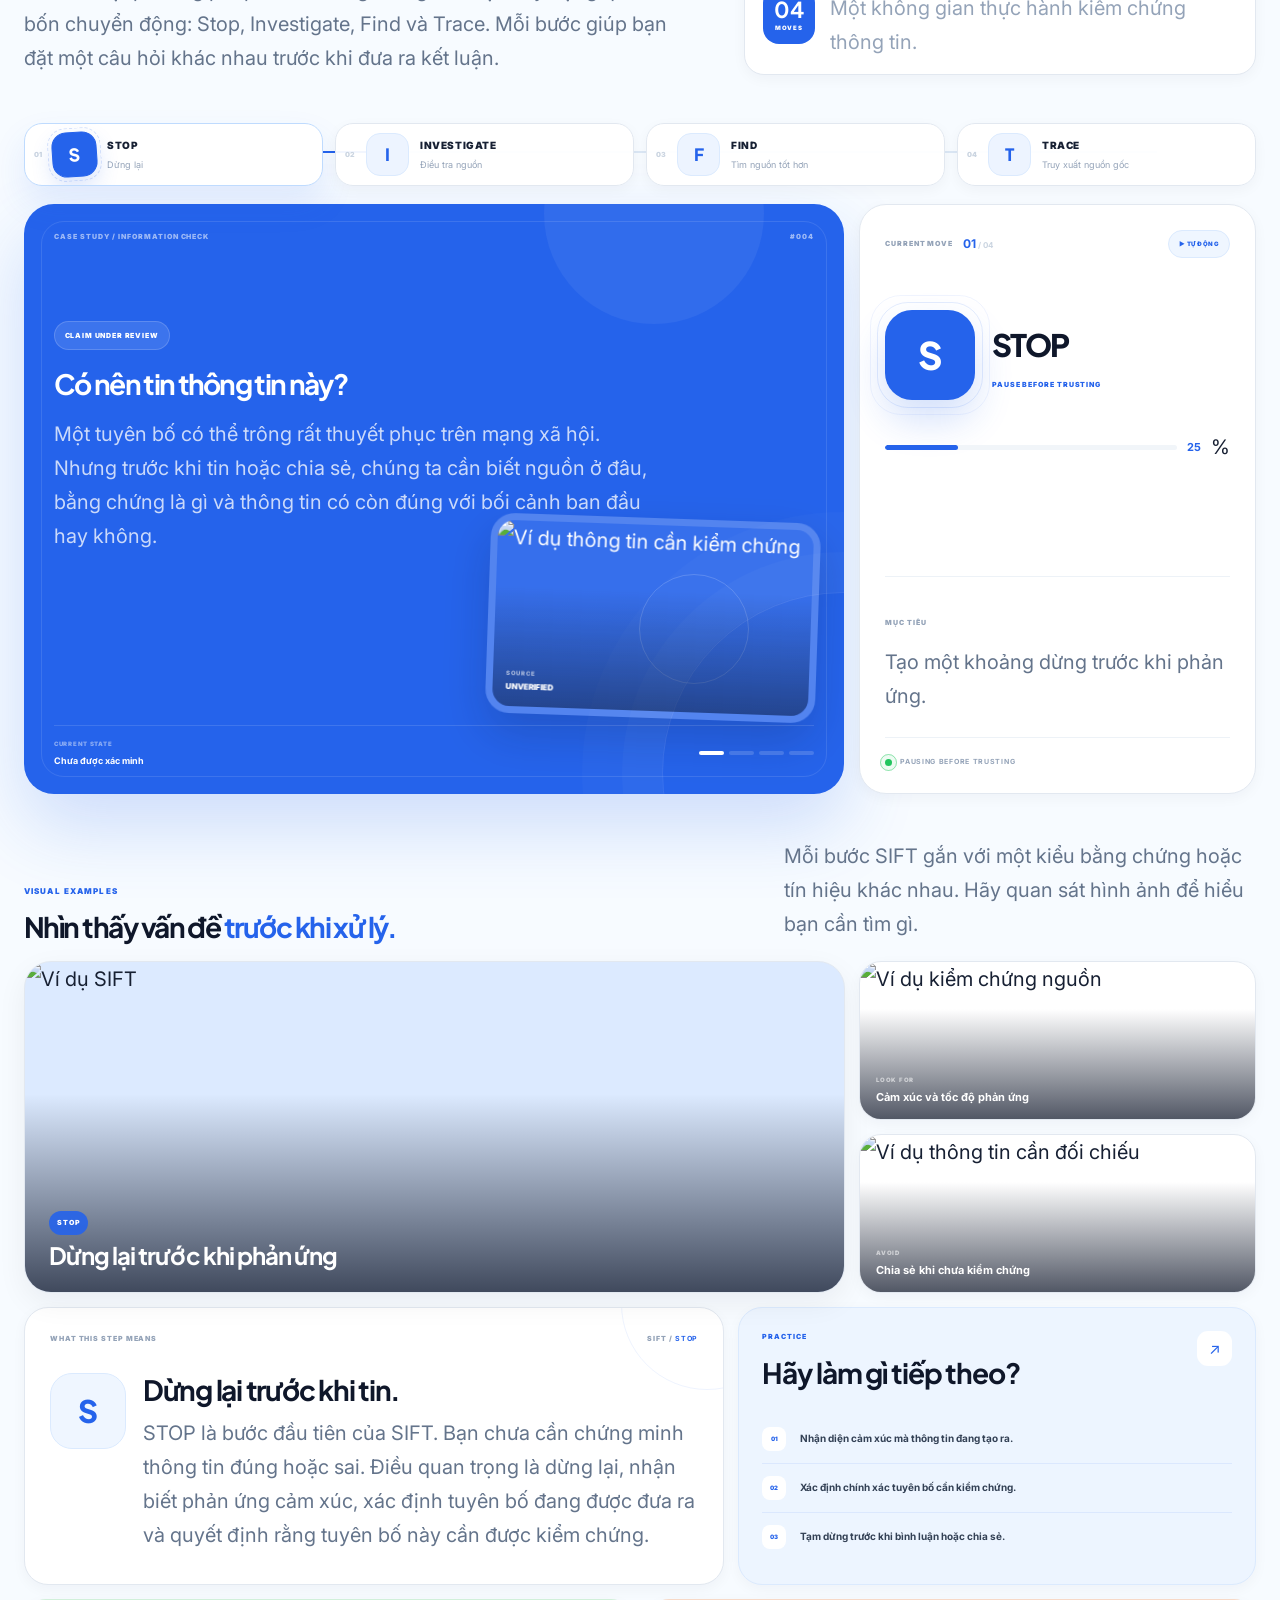
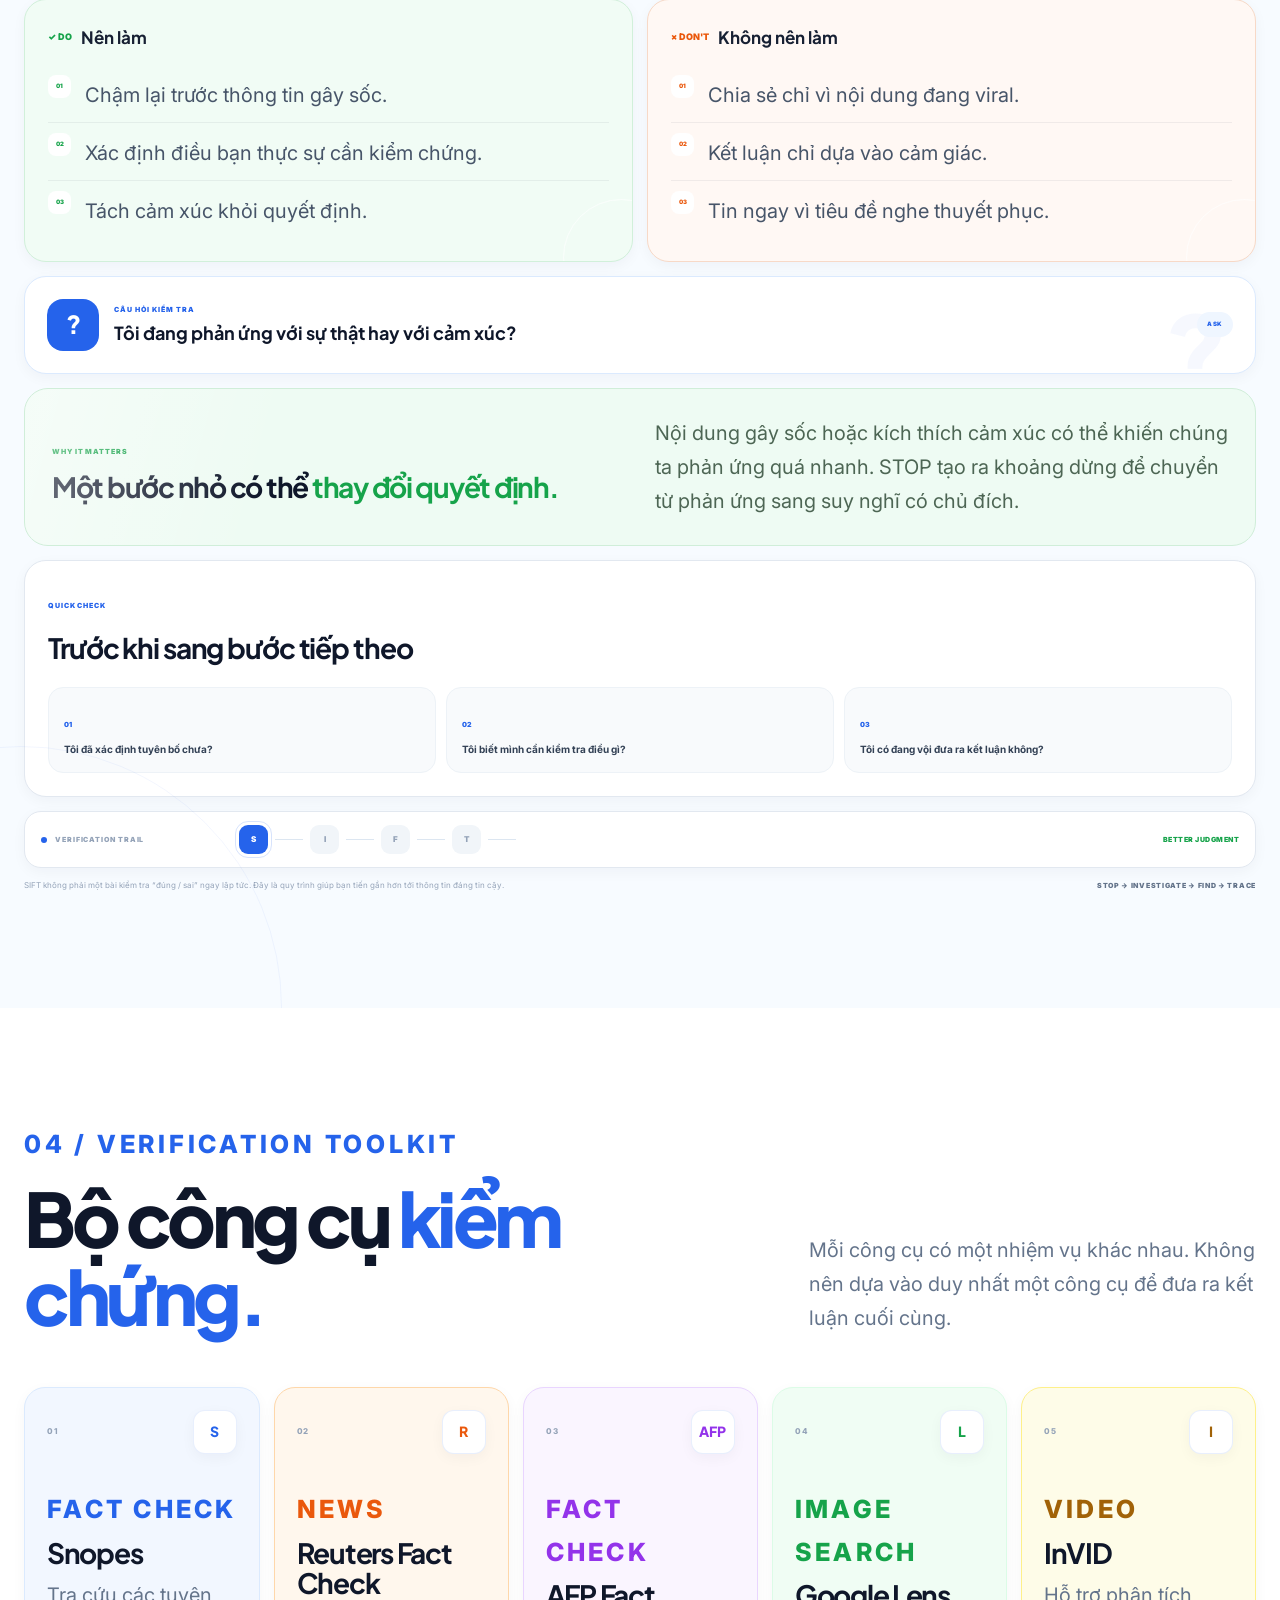
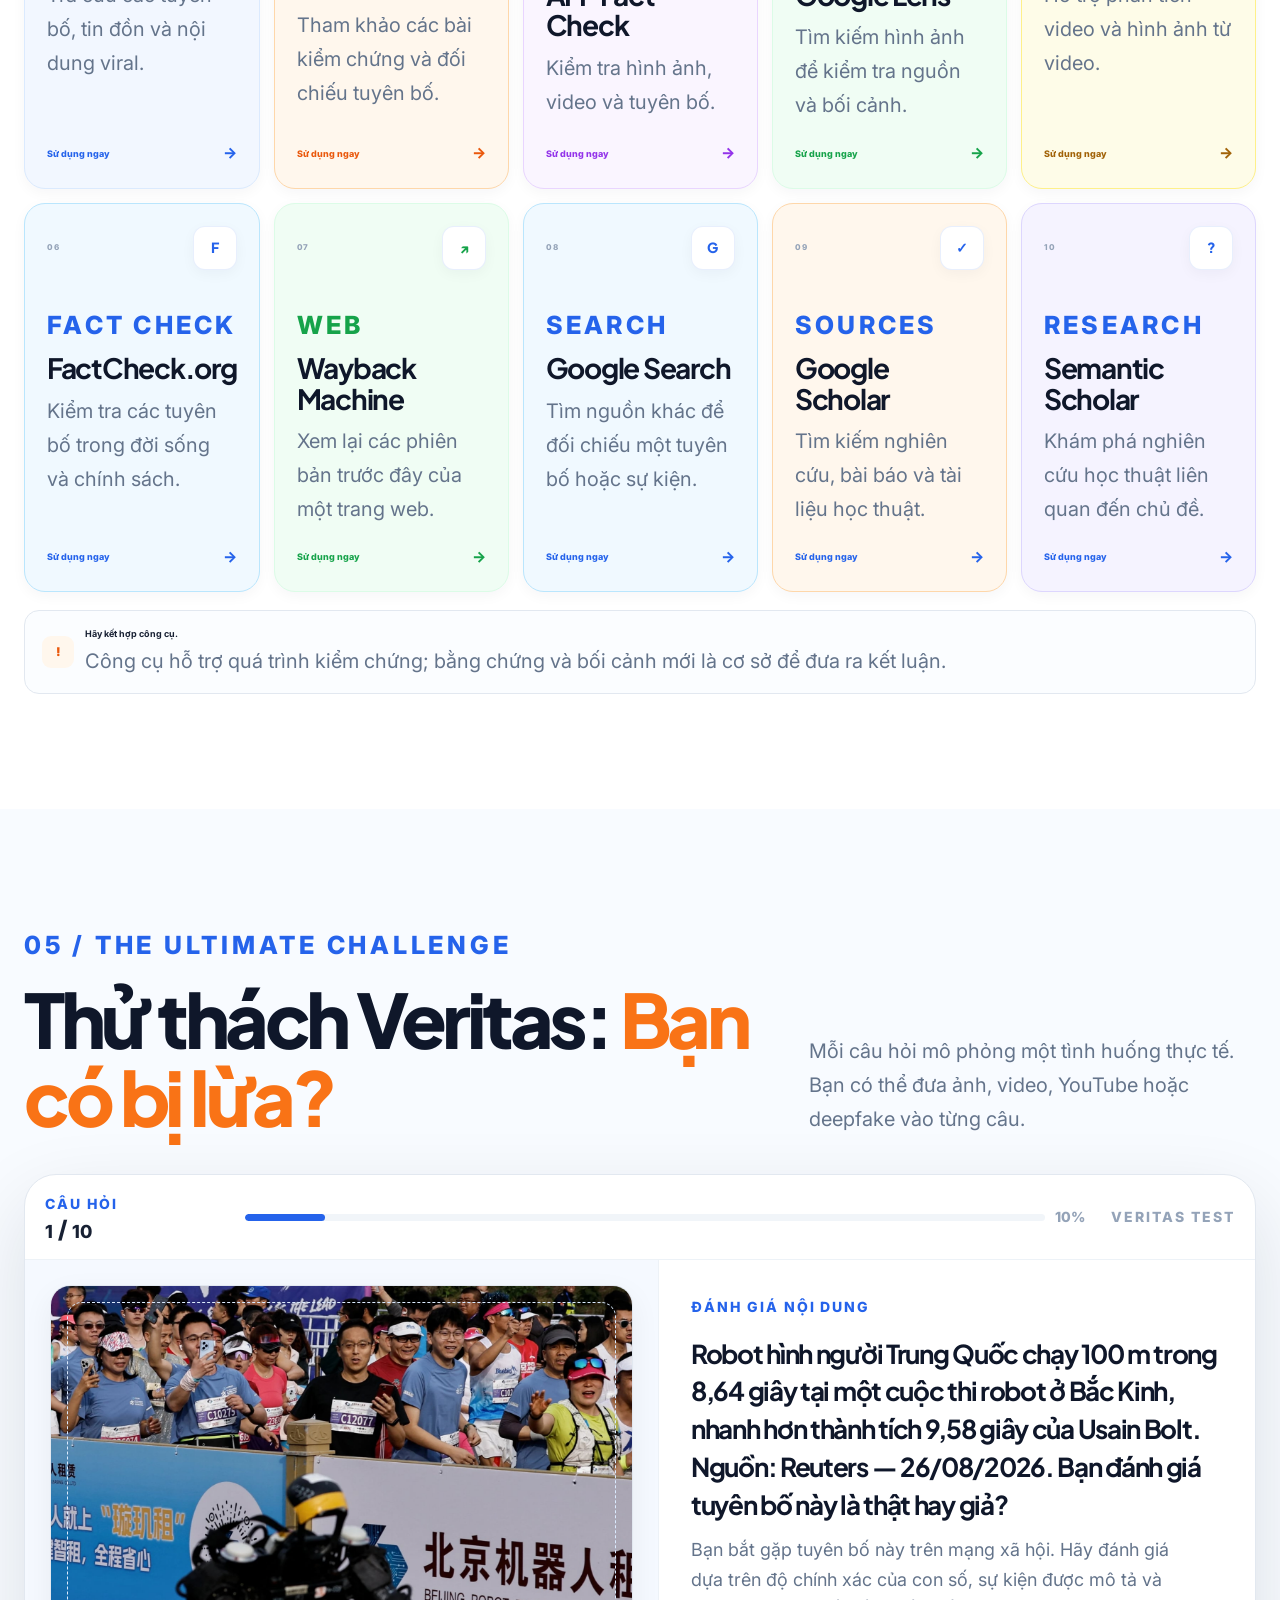
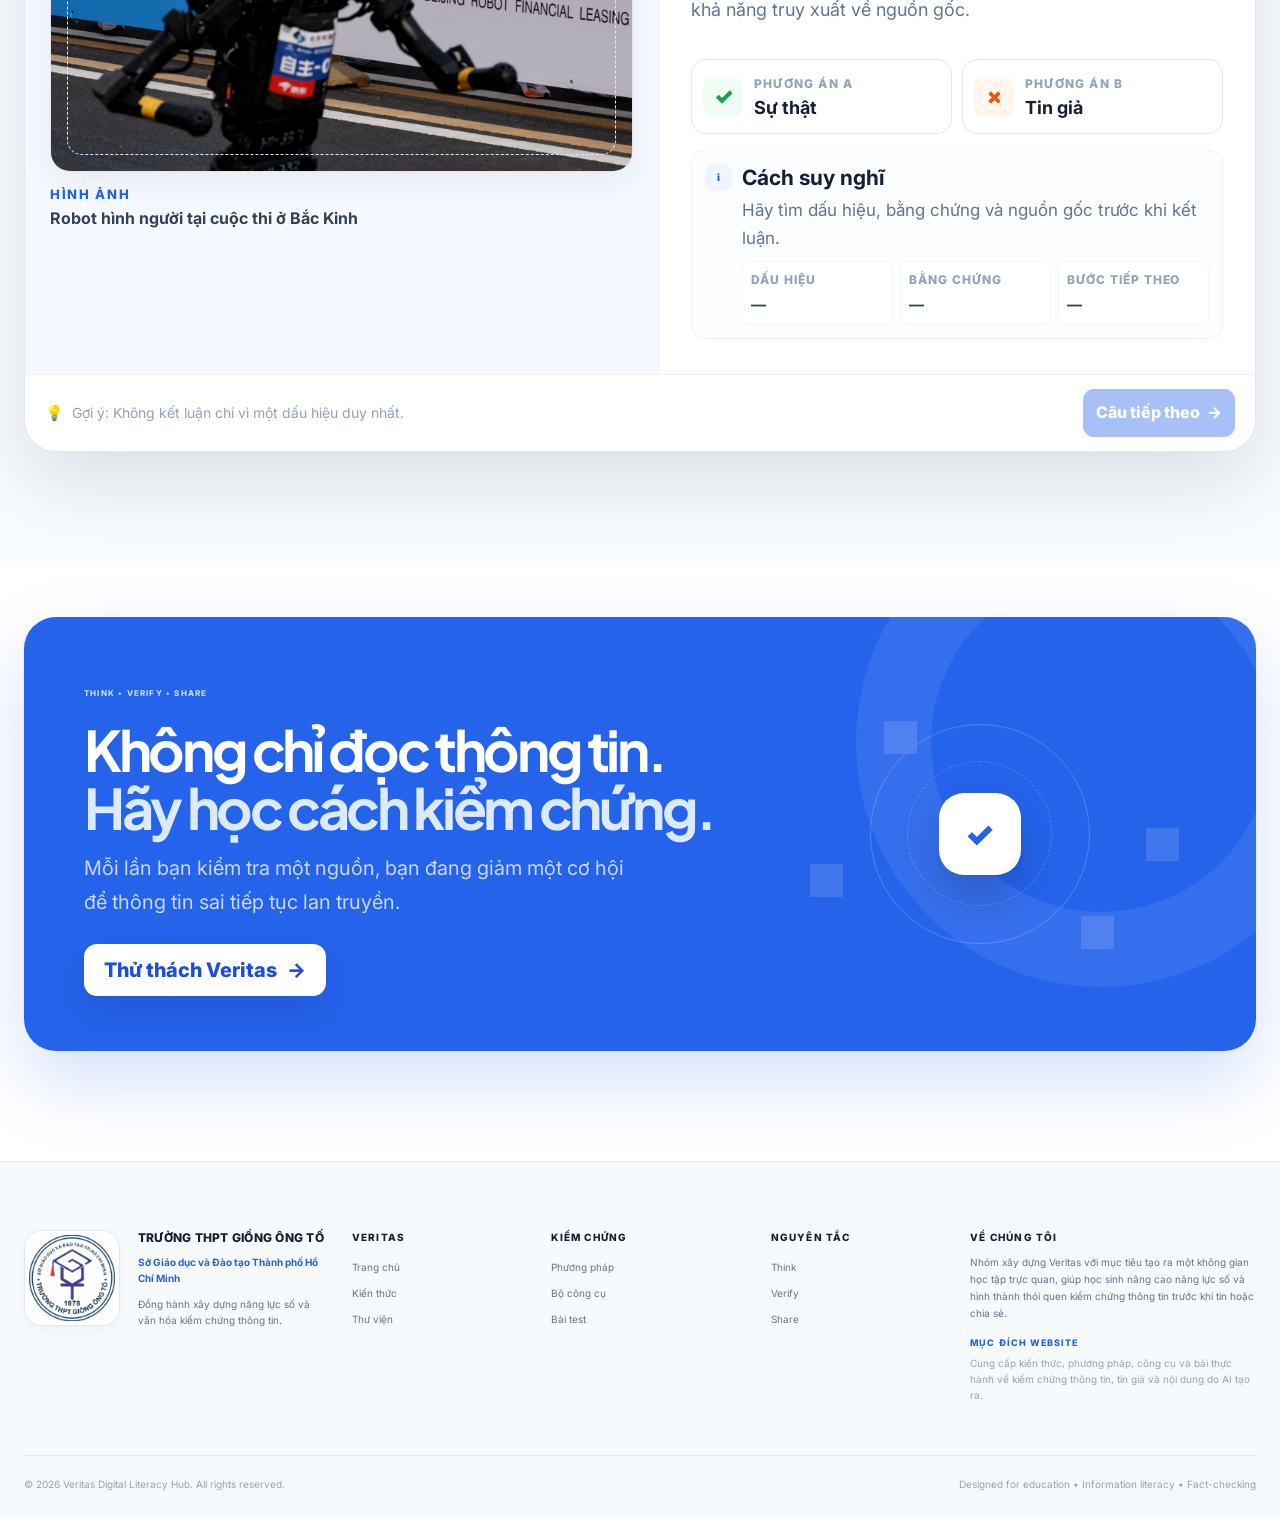
==== commit 25cd4487: "Test commit - sửa tool" ====
--- a/index.html
+++ b/index.html
@@ -42,613 +42,7 @@
         rel="stylesheet"
         href="style.css"
     >
-    <style>
-        /* Tăng kích thước cho các đoạn văn bản đọc chính */
-        body, p, .hero-description, .section-heading p, 
-        .knowledge-card p, .resource-body p, .tool-card p, 
-        .quiz-context, #modalText, .feedback-content p {
-            font-size: 20px !important; 
-            line-height: 1.7 !important;
-        }
-/* =========================================
-   HERO BOTTOM — CÂN ĐỐI VỚI WEBSITE
-   ========================================= */
-
-.hero-bottom .hero-bottom-inner {
-    min-height: 72px !important;
-
-    display: flex !important;
-    align-items: center !important;
-    justify-content: space-between !important;
-
-    gap: 24px !important;
-}
-
-/* Xây dựng thói quen */
-.hero-bottom .hero-bottom-inner > span {
-    display: block !important;
-
-    color: var(--ink-600) !important;
-
-    font-size: 15px !important;
-    font-weight: 800 !important;
-    line-height: 1.2 !important;
-
-    letter-spacing: .04em !important;
-
-    white-space: nowrap !important;
-
-    flex: 0 0 auto !important;
-}
-
-/* Nhóm các bước */
-.hero-bottom .hero-flow {
-    display: flex !important;
-    align-items: center !important;
-    justify-content: flex-end !important;
-
-    gap: 16px !important;
-
-    flex: 1 1 auto !important;
-
-    min-width: 0 !important;
-}
-
-/* DỪNG / KIỂM TRA / ĐỐI CHIẾU / TRUY XUẤT / CHIA SẺ */
-.hero-bottom .hero-flow strong {
-    display: inline-block !important;
-
-    color: var(--ink-600) !important;
-
-    font-size: 15px !important;
-    font-weight: 800 !important;
-    line-height: 1.2 !important;
-
-    letter-spacing: .04em !important;
-
-    white-space: nowrap !important;
-
-    flex: 0 0 auto !important;
-}
-
-/* Dấu chấm phân cách */
-.hero-bottom .hero-flow i {
-    display: block !important;
-
-    flex: 0 0 4px !important;
-
-    width: 4px !important;
-    height: 4px !important;
-
-    background: var(--blue-400) !important;
-
-    border-radius: 50% !important;
-}
-
-
-/* =========================================
-   TABLET
-   ========================================= */
-
-@media (max-width: 1150px) {
-
-    .hero-bottom .hero-bottom-inner {
-        gap: 18px !important;
-    }
-
-    .hero-bottom .hero-bottom-inner > span {
-        font-size: 11px !important;
-    }
-
-    .hero-bottom .hero-flow {
-        gap: 11px !important;
-    }
-
-    .hero-bottom .hero-flow strong {
-        font-size: 13px !important;
-    }
-
-}
-
-
-/* =========================================
-   MOBILE
-   ========================================= */
-
-@media (max-width: 680px) {
-
-    .hero-bottom {
-        display: none !important;
-    }
-
-}
-
-
-        /* Tăng kích thước chữ cho thanh điều hướng (menu) và các nút bấm */
-        .nav-link, .button, .header-cta, .answer-button strong {
-            font-size: 20px !important;
-        }
-
-        /* Tăng kích thước cho các tiêu đề chính và phụ */
-        .section-heading h2 {
-            font-size: clamp(50px, 7vw, 75px) !important;
-        }
-        
-        .hero-content h1 {
-            font-size: clamp(50px, 7.5vw, 92px) !important;
-        }
-        
-        h3, .knowledge-card h3, .resource-body h3, .tool-card h3, .quiz-question {
-            font-size: 28px !important;
-        }
-
-        /* Tăng nhẹ font chữ cho các chú thích nhỏ */
-        .section-kicker, .card-category, .tool-type, .quiz-topic {
-            font-size: 25px !important;
-        }
-        /* ==============================
-   FOOTER OVERRIDE
-============================== */
-
-.site-footer,
-.site-footer p,
-.site-footer span,
-.site-footer small,
-.site-footer a {
-    line-height: 1.6;
-}
-
-.site-footer .footer-school span {
-    font-size: 10px !important;
-}
-
-.site-footer .footer-school small {
-    font-size: 10px !important;
-}
-
-.site-footer .footer-column a,
-.site-footer .footer-column span {
-    font-size: 10px !important;
-}
-
-.site-footer .footer-about p {
-    font-size: 10px !important;
-}
-
-.site-footer .footer-about small {
-    font-size: 9px !important;
-}
-
-.site-footer .footer-about span {
-    font-size: 10px !important;
-}
-
-.site-footer .footer-bottom {
-    font-size: 10px !important;
-}
-/* =====================================================
-   QUIZ — TĂNG KÍCH THƯỚC CHỮ
-===================================================== */
-
-/* CÂU HỎI 1 / 10 */
-.quiz-number > span {
-    font-size: 14px !important;
-}
-
-.quiz-number > strong {
-    font-size: 24px !important;
-}
-
-/* 10% */
-.quiz-progress > span {
-    font-size: 14px !important;
-    font-weight: 800 !important;
-}
-
-/* VERITAS TEST */
-.quiz-topic {
-    font-size: 14px !important;
-    font-weight: 800 !important;
-}
-
-/* HÌNH ẢNH / VIDEO + TÊN ẢNH */
-.media-info > span {
-    font-size: 13px !important;
-    font-weight: 800 !important;
-}
-
-.media-info > strong {
-    font-size: 16px !important;
-    line-height: 1.4 !important;
-}
-
-/* ĐÁNH GIÁ NỘI DUNG */
-.question-kicker {
-    font-size: 14px !important;
-    font-weight: 800 !important;
-}
-
-/* NỘI DUNG CÂU HỎI */
-.quiz-question h3 {
-    font-size: 26px !important;
-    line-height: 1.45 !important;
-}
-
-/* ĐOẠN MÔ TẢ */
-.quiz-context {
-    font-size: 18px !important;
-    line-height: 1.65 !important;
-}
-
-/* PHƯƠNG ÁN A / B */
-.answer-button small {
-    font-size: 12px !important;
-    font-weight: 800 !important;
-}
-
-.answer-button strong {
-    font-size: 18px !important;
-    line-height: 1.3 !important;
-}
-
-.answer-symbol {
-    font-size: 22px !important;
-}
-
-/* CHÍNH XÁC / CHƯA CHÍNH XÁC */
-.feedback-content > strong {
-    font-size: 21px !important;
-    line-height: 1.35 !important;
-}
-
-.feedback-content > p {
-    font-size: 17px !important;
-    line-height: 1.65 !important;
-}
-
-/* DẤU HIỆU / BẰNG CHỨNG / BƯỚC TIẾP THEO */
-.feedback-grid > div > span {
-    font-size: 12px !important;
-    font-weight: 800 !important;
-}
-
-.feedback-grid > div > strong {
-    font-size: 15px !important;
-    line-height: 1.55 !important;
-}
-
-/* GỢI Ý */
-.quiz-tip p {
-    font-size: 14px !important;
-    line-height: 1.5 !important;
-}
-
-/* CÂU TIẾP THEO */
-.next-question {
-    font-size: 16px !important;
-    font-weight: 800 !important;
-}
-/* =====================================================
-   LIBRARY BOTTOM — TĂNG KÍCH THƯỚC CHỮ
-===================================================== */
-
-.library-bottom {
-    display: flex !important;
-    align-items: center !important;
-    flex-wrap: wrap !important;
-    gap: 14px !important;
-
-    font-size: 20px !important;
-    line-height: 1.5 !important;
-}
-
-.library-bottom > span {
-    font-size: 20px !important;
-    font-weight: 700 !important;
-}
-
-.library-bottom > strong {
-    font-size: 20px !important;
-    font-weight: 800 !important;
-    line-height: 1.3 !important;
-}
-
-.library-bottom > i {
-    width: 6px !important;
-    height: 6px !important;
-    flex: 0 0 6px !important;
-}
-/* =====================================================
-   SIFT FEATURED VIDEO SERIES
-===================================================== */
-
-.sift-featured {
-    overflow: hidden;
-}
-
-
-/* fdhifdfdshidsfh */
-/* VIDEO AREA */
-
-/* =====================================================
-   SIFT FEATURED VIDEO — CĂN KHUNG CHUẨN 16:9
-===================================================== */
-
-.sift-featured {
-    overflow: hidden;
-}
-
-.sift-featured-media {
-    position: relative;
-
-    width: 100%;
-    min-width: 0;
-
-    padding: 0 !important;
-    overflow: hidden;
-
-    aspect-ratio: 16 / 9;
-
-    background: #0f172a;
-}
-
-
-/* XÓA các thành phần trang trí cũ trên khung video */
-
-.sift-featured-media .featured-media-pattern {
-    display: none !important;
-}
-
-.sift-featured-media .featured-video-icon {
-    display: none !important;
-}
-
-
-/* NHÃN FEATURED */
-
-.sift-featured-media .media-label {
-    position: absolute;
-
-    top: 18px;
-    left: 18px;
-
-    z-index: 10;
-}
-
-
-/* KHUNG CHỨA IFRAME */
-
-.sift-video-frame {
-    position: absolute;
-
-    inset: 0;
-
-    width: 100%;
-    height: 100%;
-
-    margin: 0;
-    padding: 0;
-
-    overflow: hidden;
-
-    background: #0f172a;
-}
-
-
-/* IFRAME YOUTUBE */
-
-.sift-video-frame iframe {
-    position: absolute;
-
-    top: 0;
-    left: 0;
-
-    display: block;
-
-    width: 100%;
-    height: 100%;
-
-    min-width: 100%;
-    min-height: 100%;
-
-    margin: 0;
-    padding: 0;
-
-    border: 0;
-}
-
-
-/* =====================================================
-   RESPONSIVE
-===================================================== */
-
-@media (max-width: 680px) {
-
-    .sift-featured-media {
-        aspect-ratio: 16 / 9;
-    }
-
-}
-
-@media (max-width: 420px) {
-
-    .sift-featured-media {
-        aspect-ratio: 16 / 9;
-    }
-
-}
-.sift-featured-media .media-label {
-    position: absolute;
-    top: 20px;
-    left: 20px;
-    z-index: 5;
-}
-
-.sift-video-frame {
-    width: 100%;
-    aspect-ratio: 16 / 9;
-    background: #0f172a;
-    overflow: hidden;
-}
-
-.sift-video-frame iframe {
-    display: block;
-    width: 100%;
-    height: 100%;
-    border: 0;
-}
-
-
-/* CONTENT */
-
-.sift-featured-content > h3 span {
-    display: block;
-}
-
-
-/* VIDEO SELECTOR */
-
-.sift-video-selector {
-    display: grid;
-    grid-template-columns: repeat(2, 1fr);
-    gap: 12px;
-    margin: 28px 0 30px;
-}
-
-.sift-video-item {
-    display: flex;
-    align-items: center;
-    gap: 12px;
-
-    width: 100%;
-    padding: 14px 15px;
-
-    border: 1px solid rgba(37, 99, 235, 0.14);
-    border-radius: 16px;
-
-    background: rgba(248, 250, 252, 0.85);
-
-    cursor: pointer;
-    text-align: left;
-
-    transition:
-        transform 0.2s ease,
-        border-color 0.2s ease,
-        box-shadow 0.2s ease,
-        background 0.2s ease;
-}
-
-.sift-video-item:hover {
-    transform: translateY(-2px);
-    border-color: rgba(37, 99, 235, 0.35);
-    box-shadow: 0 10px 25px rgba(15, 23, 42, 0.08);
-}
-
-.sift-video-item.active {
-    border-color: #2563EB;
-    background: rgba(37, 99, 235, 0.07);
-    box-shadow: 0 8px 24px rgba(37, 99, 235, 0.10);
-}
-
-
-/* NUMBER */
-
-.sift-video-number {
-    flex: 0 0 38px;
-
-    width: 38px;
-    height: 38px;
-
-    display: grid;
-    place-items: center;
-
-    border-radius: 12px;
-
-    background: #2563EB;
-    color: #ffffff;
-
-    font-size: 14px;
-    font-weight: 800;
-}
-
-
-/* TEXT */
-
-.sift-video-info {
-    display: flex;
-    flex-direction: column;
-    min-width: 0;
-}
-
-.sift-video-info strong {
-    font-size: 14px;
-    line-height: 1.2;
-    font-weight: 800;
-}
-
-.sift-video-info small {
-    margin-top: 3px;
-
-    font-size: 12px;
-    line-height: 1.35;
-
-    color: #64748b;
-
-    white-space: nowrap;
-    overflow: hidden;
-    text-overflow: ellipsis;
-}
-
-
-/* ARROW */
-
-.sift-video-arrow {
-    margin-left: auto;
-    font-size: 18px;
-    opacity: 0.55;
-}
-
-
-/* ACTIVE ITEM */
-
-.sift-video-item.active .sift-video-number {
-    background: #2563EB;
-}
-
-.sift-video-item.active .sift-video-arrow {
-    opacity: 1;
-    color: #2563EB;
-}
-
-
-/* RESPONSIVE */
-
-@media (max-width: 680px) {
-
-    .sift-video-selector {
-        grid-template-columns: 1fr;
-    }
-
-    .sift-video-item {
-        padding: 13px 14px;
-    }
-
-}
-
-@media (max-width: 420px) {
-
-    .sift-video-frame {
-        aspect-ratio: 16 / 10;
-    }
-
-    .sift-video-number {
-        flex-basis: 34px;
-        width: 34px;
-        height: 34px;
-    }
-
-}
-    </style>
+    
 </head>
 
 <body>
--- a/style.css
+++ b/style.css
@@ -152,10 +152,8 @@
 }
 
 .container {
-    width: min(
-        var(--container),
-        calc(100% - 48px)
-    );
+    width: min(var(--container),
+            calc(100% - 48px));
 
     margin-inline: auto;
 }
@@ -191,10 +189,10 @@
 .site-header.scrolled {
     padding: 8px 0;
 
-    background: rgba(255,255,255,.88);
+    background: rgba(255, 255, 255, .88);
 
     box-shadow:
-        0 8px 25px rgba(15,23,42,.08);
+        0 8px 25px rgba(15, 23, 42, .08);
 
     backdrop-filter: blur(18px);
 }
@@ -208,14 +206,14 @@
 
     padding: 7px 8px 7px 10px;
 
-    background: rgba(255,255,255,.92);
-
-    border: 1px solid rgba(226,232,240,.95);
+    background: rgba(255, 255, 255, .92);
+
+    border: 1px solid rgba(226, 232, 240, .95);
 
     border-radius: 18px;
 
     box-shadow:
-        0 8px 25px rgba(15,23,42,.045);
+        0 8px 25px rgba(15, 23, 42, .045);
 }
 
 .brand {
@@ -361,7 +359,7 @@
     font-weight: 800;
 
     box-shadow:
-        0 10px 22px rgba(37,99,235,.18);
+        0 10px 22px rgba(37, 99, 235, .18);
 
     transition:
         transform .25s var(--ease),
@@ -409,8 +407,7 @@
 
 .mobile-toggle.active span:first-child {
     transform:
-        translateY(6px)
-        rotate(45deg);
+        translateY(6px) rotate(45deg);
 }
 
 .mobile-toggle.active span:nth-child(2) {
@@ -419,8 +416,7 @@
 
 .mobile-toggle.active span:last-child {
     transform:
-        translateY(-6px)
-        rotate(-45deg);
+        translateY(-6px) rotate(-45deg);
 }
 
 .mobile-nav {
@@ -435,8 +431,7 @@
 .section-heading {
     display: grid;
     grid-template-columns:
-        minmax(0, 1.15fr)
-        minmax(280px, .7fr);
+        minmax(0, 1.15fr) minmax(280px, .7fr);
 
     align-items: end;
 
@@ -523,14 +518,14 @@
     background: var(--blue-600);
 
     box-shadow:
-        0 14px 30px rgba(37,99,235,.18);
+        0 14px 30px rgba(37, 99, 235, .18);
 }
 
 .primary-button:hover {
     background: var(--blue-700);
 
     box-shadow:
-        0 18px 35px rgba(37,99,235,.24);
+        0 18px 35px rgba(37, 99, 235, .24);
 }
 
 .secondary-button {
@@ -554,7 +549,7 @@
     background: #ffffff;
 
     box-shadow:
-        0 16px 35px rgba(15,23,42,.12);
+        0 16px 35px rgba(15, 23, 42, .12);
 }
 
 
@@ -583,21 +578,17 @@
     opacity: .65;
 
     background-image:
-        linear-gradient(
-            to right,
+        linear-gradient(to right,
             transparent 49%,
             #eef4fb 50%,
-            transparent 51%
-        );
+            transparent 51%);
 
     background-size: 60px 60px;
 
     mask-image:
-        linear-gradient(
-            to bottom,
+        linear-gradient(to bottom,
             black 0%,
-            transparent 65%
-        );
+            transparent 65%);
 }
 
 
@@ -648,7 +639,7 @@
     border-radius: 50%;
 
     box-shadow:
-        0 0 0 4px rgba(34,197,94,.1);
+        0 0 0 4px rgba(34, 197, 94, .1);
 }
 
 .hero-label-line {
@@ -667,11 +658,9 @@
 
     font-family: "Plus Jakarta Sans", sans-serif;
 
-    font-size: clamp(
-        50px,
-        6.2vw,
-        82px
-    );
+    font-size: clamp(50px,
+            6.2vw,
+            82px);
 
     line-height: .98;
 
@@ -771,7 +760,7 @@
     gap: 25px;
 }
 
-.hero-bottom-inner > span {
+.hero-bottom-inner>span {
     color: var(--ink-400);
 
     font-size: 9px;
@@ -799,7 +788,7 @@
     width: 4px;
     height: 4px;
 
-   background: var(--blue-400);
+    background: var(--blue-400);
 
     border-radius: 50%;
 }
@@ -863,19 +852,19 @@
     width: 180px;
     height: 180px;
 
-    border: 18px solid rgba(37,99,235,.035);
+    border: 18px solid rgba(37, 99, 235, .035);
 
     border-radius: 50%;
 }
 
 .orange-card::after {
     border-color:
-        rgba(249,115,22,.045);
+        rgba(249, 115, 22, .045);
 }
 
 .purple-card::after {
     border-color:
-        rgba(147,51,234,.045);
+        rgba(147, 51, 234, .045);
 }
 
 .knowledge-number {
@@ -1093,6 +1082,7 @@
         transform .2s ease,
         box-shadow .2s ease;
 }
+
 .library-tab:hover {
     color: var(--blue-600);
     border-color: var(--blue-100);
@@ -1187,7 +1177,7 @@
     transform:
         translateX(-50%);
 
-    border: 34px solid rgba(37,99,235,.06);
+    border: 34px solid rgba(37, 99, 235, .06);
 
     border-radius: 50%;
 }
@@ -1206,7 +1196,7 @@
     transform:
         translateX(-50%);
 
-    border: 1px solid rgba(37,99,235,.2);
+    border: 1px solid rgba(37, 99, 235, .2);
 
     border-radius: 50%;
 }
@@ -1259,7 +1249,7 @@
     border-radius: 50%;
 
     box-shadow:
-        0 15px 30px rgba(37,99,235,.2);
+        0 15px 30px rgba(37, 99, 235, .2);
 
     font-size: 21px;
 }
@@ -1327,7 +1317,7 @@
     letter-spacing: -.05em;
 }
 
-.featured-content > p {
+.featured-content>p {
     margin-top: 15px;
 
     color: var(--ink-500);
@@ -1503,7 +1493,7 @@
     left: 20px;
     bottom: 4px;
 
-    color: rgba(234,88,12,.23);
+    color: rgba(234, 88, 12, .23);
 
     font-family: "Plus Jakarta Sans", sans-serif;
 
@@ -1531,7 +1521,7 @@
     border-radius: 11px;
 
     box-shadow:
-        0 15px 25px rgba(15,23,42,.08);
+        0 15px 25px rgba(15, 23, 42, .08);
 
     padding: 19px;
 }
@@ -1579,7 +1569,7 @@
     background: #ffffff;
 
     box-shadow:
-        0 20px 40px rgba(147,51,234,.12);
+        0 20px 40px rgba(147, 51, 234, .12);
 }
 
 .face-placeholder span {
@@ -1614,7 +1604,7 @@
     right: 35px;
     bottom: 13px;
 
-    color: rgba(202,138,4,.25);
+    color: rgba(202, 138, 4, .25);
 
     font-family: "Plus Jakarta Sans", sans-serif;
 
@@ -1678,6 +1668,7 @@
 
     letter-spacing: .06em;
 }
+
 .resource-meta span:first-child {
     color: var(--blue-600);
 }
@@ -1727,7 +1718,7 @@
 }
 
 .resource-link:hover span {
-    transform: translate(3px,-2px);
+    transform: translate(3px, -2px);
 }
 
 .empty-results {
@@ -1812,8 +1803,7 @@
     right: -240px;
 
     border:
-        1px solid
-        rgba(37,99,235,.07);
+        1px solid rgba(37, 99, 235, .07);
 
     border-radius: 50%;
 
@@ -1832,8 +1822,7 @@
     left: -240px;
 
     border:
-        1px solid
-        rgba(37,99,235,.055);
+        1px solid rgba(37, 99, 235, .055);
 
     border-radius: 50%;
 
@@ -1919,8 +1908,7 @@
         #ffffff;
 
     border:
-        1px solid
-        var(--border);
+        1px solid var(--border);
 
     border-radius:
         20px;
@@ -1969,7 +1957,7 @@
     letter-spacing: .12em;
 }
 
-.sift-studio-intro-side > div:last-child strong {
+.sift-studio-intro-side>div:last-child strong {
     display: block;
 
     color:
@@ -1980,7 +1968,7 @@
     letter-spacing: .08em;
 }
 
-.sift-studio-intro-side > div:last-child p {
+.sift-studio-intro-side>div:last-child p {
     margin-top: 4px;
 
     color:
@@ -2046,9 +2034,7 @@
     display: grid;
 
     grid-template-columns:
-        auto
-        auto
-        minmax(0,1fr);
+        auto auto minmax(0, 1fr);
 
     align-items: center;
 
@@ -2060,11 +2046,10 @@
         9px 13px 9px 9px;
 
     background:
-        rgba(255,255,255,.94);
+        rgba(255, 255, 255, .94);
 
     border:
-        1px solid
-        var(--border);
+        1px solid var(--border);
 
     border-radius:
         18px;
@@ -2093,8 +2078,7 @@
         var(--blue-200);
 
     box-shadow:
-        0 16px 30px
-        rgba(37,99,235,.08);
+        0 16px 30px rgba(37, 99, 235, .08);
 }
 
 .sift-studio-step.active {
@@ -2105,8 +2089,7 @@
         #ffffff;
 
     box-shadow:
-        0 17px 34px
-        rgba(37,99,235,.1);
+        0 17px 34px rgba(37, 99, 235, .1);
 }
 
 .sift-studio-step-number {
@@ -2136,8 +2119,7 @@
         #edf4ff;
 
     border:
-        1px solid
-        var(--blue-100);
+        1px solid var(--blue-100);
 
     border-radius:
         14px;
@@ -2158,8 +2140,7 @@
         transform .3s var(--ease);
 }
 
-.sift-studio-step.active
-.sift-studio-step-letter {
+.sift-studio-step.active .sift-studio-step-letter {
     color:
         #ffffff;
 
@@ -2170,12 +2151,10 @@
         var(--blue-600);
 
     transform:
-        rotate(-4deg)
-        scale(1.05);
+        rotate(-4deg) scale(1.05);
 
     box-shadow:
-        0 9px 20px
-        rgba(37,99,235,.18);
+        0 9px 20px rgba(37, 99, 235, .18);
 }
 
 .sift-studio-step-copy {
@@ -2223,8 +2202,7 @@
     display: grid;
 
     grid-template-columns:
-        minmax(0, 1.55fr)
-        minmax(340px, .75fr);
+        minmax(0, 1.55fr) minmax(340px, .75fr);
 
     gap:
         15px;
@@ -2257,8 +2235,7 @@
         30px;
 
     box-shadow:
-        0 32px 75px
-        rgba(37,99,235,.2);
+        0 32px 75px rgba(37, 99, 235, .2);
 
     isolation:
         isolate;
@@ -2273,8 +2250,7 @@
         17px;
 
     border:
-        1px solid
-        rgba(255,255,255,.11);
+        1px solid rgba(255, 255, 255, .11);
 
     border-radius:
         23px;
@@ -2301,17 +2277,14 @@
         -160px;
 
     border:
-        1px solid
-        rgba(255,255,255,.1);
+        1px solid rgba(255, 255, 255, .1);
 
     border-radius:
         50%;
 
     box-shadow:
-        0 0 0 40px
-        rgba(255,255,255,.025),
-        0 0 0 80px
-        rgba(255,255,255,.018);
+        0 0 0 40px rgba(255, 255, 255, .025),
+        0 0 0 80px rgba(255, 255, 255, .018);
 }
 
 .sift-case-glow {
@@ -2338,13 +2311,10 @@
         80px;
 
     background:
-        rgba(255,255,255,.055);
+        rgba(255, 255, 255, .055);
 
     animation:
-        siftGlowFloat
-        6s
-        ease-in-out
-        infinite;
+        siftGlowFloat 6s ease-in-out infinite;
 }
 
 .glow-b {
@@ -2361,14 +2331,10 @@
         95px;
 
     border:
-        1px solid
-        rgba(255,255,255,.17);
+        1px solid rgba(255, 255, 255, .17);
 
     animation:
-        siftGlowRotate
-        12s
-        linear
-        infinite;
+        siftGlowRotate 12s linear infinite;
 }
 
 @keyframes siftGlowFloat {
@@ -2409,7 +2375,7 @@
         space-between;
 
     color:
-        rgba(255,255,255,.55);
+        rgba(255, 255, 255, .55);
 
     font-size:
         7px;
@@ -2440,11 +2406,10 @@
         8px 10px;
 
     background:
-        rgba(255,255,255,.11);
+        rgba(255, 255, 255, .11);
 
     border:
-        1px solid
-        rgba(255,255,255,.17);
+        1px solid rgba(255, 255, 255, .17);
 
     border-radius:
         999px;
@@ -2471,7 +2436,7 @@
         sans-serif;
 
     font-size:
-        clamp(36px,4.3vw,60px);
+        clamp(36px, 4.3vw, 60px);
 
     line-height:
         1.02;
@@ -2480,7 +2445,7 @@
         -.06em;
 }
 
-.sift-case-content > p {
+.sift-case-content>p {
     max-width:
         600px;
 
@@ -2488,7 +2453,7 @@
         19px;
 
     color:
-        rgba(255,255,255,.76);
+        rgba(255, 255, 255, .76);
 
     font-size:
         13px;
@@ -2509,7 +2474,7 @@
         76px;
 
     width:
-        min(42%,330px);
+        min(42%, 330px);
 
     height:
         200px;
@@ -2518,18 +2483,16 @@
         hidden;
 
     border:
-        7px solid
-        rgba(255,255,255,.14);
+        7px solid rgba(255, 255, 255, .14);
 
     border-radius:
         24px;
 
     background:
-        rgba(255,255,255,.08);
+        rgba(255, 255, 255, .08);
 
     box-shadow:
-        0 20px 45px
-        rgba(15,23,42,.18);
+        0 20px 45px rgba(15, 23, 42, .18);
 
     transform:
         rotate(2deg);
@@ -2540,8 +2503,7 @@
 
 .sift-case-image-wrap:hover {
     transform:
-        rotate(0)
-        translateY(-5px);
+        rotate(0) translateY(-5px);
 }
 
 .sift-case-image-wrap img {
@@ -2559,13 +2521,9 @@
         transform .6s var(--ease);
 }
 
-.sift-case-panel.is-changing
-.sift-case-image-wrap img {
+.sift-case-panel.is-changing .sift-case-image-wrap img {
     animation:
-        siftImageSwap
-        .45s
-        ease
-        both;
+        siftImageSwap .45s ease both;
 }
 
 @keyframes siftImageSwap {
@@ -2594,11 +2552,9 @@
         0;
 
     background:
-        linear-gradient(
-            to top,
-            rgba(15,23,42,.48),
-            transparent 65%
-        );
+        linear-gradient(to top,
+            rgba(15, 23, 42, .48),
+            transparent 65%);
 }
 
 .sift-image-tag {
@@ -2622,7 +2578,7 @@
 
 .sift-image-tag span {
     color:
-        rgba(255,255,255,.55);
+        rgba(255, 255, 255, .55);
 
     font-size:
         6px;
@@ -2673,11 +2629,10 @@
         13px;
 
     border-top:
-        1px solid
-        rgba(255,255,255,.12);
-}
-
-.sift-case-bottom > div:first-child {
+        1px solid rgba(255, 255, 255, .12);
+}
+
+.sift-case-bottom>div:first-child {
     display:
         flex;
 
@@ -2687,7 +2642,7 @@
 
 .sift-case-bottom span {
     color:
-        rgba(255,255,255,.46);
+        rgba(255, 255, 255, .46);
 
     font-size:
         6px;
@@ -2732,7 +2687,7 @@
         4px;
 
     background:
-        rgba(255,255,255,.16);
+        rgba(255, 255, 255, .16);
 
     border-radius:
         999px;
@@ -2765,8 +2720,7 @@
         #ffffff;
 
     border:
-        1px solid
-        var(--border);
+        1px solid var(--border);
 
     border-radius:
         27px;
@@ -2789,7 +2743,7 @@
         15px;
 }
 
-.sift-active-header > div {
+.sift-active-header>div {
     display:
         flex;
 
@@ -2800,7 +2754,7 @@
         10px;
 }
 
-.sift-active-header > div > span {
+.sift-active-header>div>span {
     color:
         var(--ink-400);
 
@@ -2841,8 +2795,7 @@
         var(--blue-50);
 
     border:
-        1px solid
-        var(--blue-100);
+        1px solid var(--blue-100);
 
     border-radius:
         999px;
@@ -2923,14 +2876,10 @@
         27px;
 
     box-shadow:
-        0 20px 38px
-        rgba(37,99,235,.2);
+        0 20px 38px rgba(37, 99, 235, .2);
 
     animation:
-        siftLetterFloat
-        4s
-        ease-in-out
-        infinite;
+        siftLetterFloat 4s ease-in-out infinite;
 }
 
 @keyframes siftLetterFloat {
@@ -2959,7 +2908,7 @@
         900;
 }
 
-.sift-active-identity > div:last-child span {
+.sift-active-identity>div:last-child span {
     display:
         block;
 
@@ -2980,7 +2929,7 @@
         -.05em;
 }
 
-.sift-active-identity > div:last-child small {
+.sift-active-identity>div:last-child small {
     display:
         block;
 
@@ -3045,7 +2994,7 @@
         0 auto 0 0;
 
     width:
-        var(--sift-progress,25%);
+        var(--sift-progress, 25%);
 
     background:
         var(--blue-600);
@@ -3073,15 +3022,13 @@
         24px 0;
 
     border-top:
-        1px solid
-        var(--border-light);
+        1px solid var(--border-light);
 
     border-bottom:
-        1px solid
-        var(--border-light);
-}
-
-.sift-active-description > span {
+        1px solid var(--border-light);
+}
+
+.sift-active-description>span {
     color:
         var(--ink-400);
 
@@ -3123,7 +3070,7 @@
         18px;
 }
 
-.sift-status-line > span {
+.sift-status-line>span {
     width:
         7px;
 
@@ -3137,14 +3084,10 @@
         50%;
 
     box-shadow:
-        0 0 0 5px
-        rgba(34,197,94,.08);
+        0 0 0 5px rgba(34, 197, 94, .08);
 
     animation:
-        siftStatus
-        2s
-        ease-in-out
-        infinite;
+        siftStatus 2s ease-in-out infinite;
 }
 
 @keyframes siftStatus {
@@ -3205,7 +3148,7 @@
         20px;
 }
 
-.sift-example-heading > div > span {
+.sift-example-heading>div>span {
     color:
         var(--blue-600);
 
@@ -3231,7 +3174,7 @@
         sans-serif;
 
     font-size:
-        clamp(30px,3.5vw,48px);
+        clamp(30px, 3.5vw, 48px);
 
     line-height:
         1;
@@ -3281,8 +3224,7 @@
         #dceaff;
 
     border:
-        1px solid
-        var(--border);
+        1px solid var(--border);
 
     border-radius:
         27px;
@@ -3322,11 +3264,9 @@
         0;
 
     background:
-        linear-gradient(
-            to top,
-            rgba(15,23,42,.76),
-            rgba(15,23,42,0) 60%
-        );
+        linear-gradient(to top,
+            rgba(15, 23, 42, .76),
+            rgba(15, 23, 42, 0) 60%);
 }
 
 .sift-gallery-caption {
@@ -3363,7 +3303,7 @@
         #ffffff;
 
     background:
-        rgba(37,99,235,.9);
+        rgba(37, 99, 235, .9);
 
     border-radius:
         999px;
@@ -3424,8 +3364,7 @@
         #ffffff;
 
     border:
-        1px solid
-        var(--border);
+        1px solid var(--border);
 
     border-radius:
         22px;
@@ -3464,14 +3403,12 @@
         0;
 
     background:
-        linear-gradient(
-            to top,
-            rgba(15,23,42,.72),
-            rgba(15,23,42,0) 70%
-        );
-}
-
-.sift-gallery-card > div {
+        linear-gradient(to top,
+            rgba(15, 23, 42, .72),
+            rgba(15, 23, 42, 0) 70%);
+}
+
+.sift-gallery-card>div {
     position:
         absolute;
 
@@ -3493,7 +3430,7 @@
         block;
 
     color:
-        rgba(255,255,255,.57);
+        rgba(255, 255, 255, .57);
 
     font-size:
         6px;
@@ -3547,8 +3484,7 @@
         #ffffff;
 
     border:
-        1px solid
-        var(--border);
+        1px solid var(--border);
 
     border-radius:
         24px;
@@ -3595,7 +3531,7 @@
         grid;
 
     grid-template-columns:
-        76px minmax(0,1fr);
+        76px minmax(0, 1fr);
 
     gap:
         17px;
@@ -3624,8 +3560,7 @@
         var(--blue-50);
 
     border:
-        1px solid
-        var(--blue-100);
+        1px solid var(--blue-100);
 
     border-radius:
         22px;
@@ -3708,7 +3643,7 @@
         15px;
 }
 
-.sift-learning-action-head > div span {
+.sift-learning-action-head>div span {
     display:
         block;
 
@@ -3779,7 +3714,7 @@
         grid;
 
     grid-template-columns:
-        28px minmax(0,1fr);
+        28px minmax(0, 1fr);
 
     gap:
         10px;
@@ -3788,8 +3723,7 @@
         12px 0;
 
     border-bottom:
-        1px solid
-        rgba(37,99,235,.09);
+        1px solid rgba(37, 99, 235, .09);
 }
 
 .sift-action-item:last-child {
@@ -3797,7 +3731,7 @@
         0;
 }
 
-.sift-action-item > span {
+.sift-action-item>span {
     display:
         grid;
 
@@ -3868,8 +3802,7 @@
         #ffffff;
 
     border:
-        1px solid
-        var(--border);
+        1px solid var(--border);
 
     border-radius:
         22px;
@@ -3941,19 +3874,19 @@
         17px;
 }
 
-.sift-do-panel > div:last-child,
-.sift-dont-panel > div:last-child {
+.sift-do-panel>div:last-child,
+.sift-dont-panel>div:last-child {
     margin-top:
         13px;
 }
 
-.sift-do-panel > div:last-child > div,
-.sift-dont-panel > div:last-child > div {
+.sift-do-panel>div:last-child>div,
+.sift-dont-panel>div:last-child>div {
     display:
         grid;
 
     grid-template-columns:
-        27px minmax(0,1fr);
+        27px minmax(0, 1fr);
 
     gap:
         10px;
@@ -3965,18 +3898,17 @@
         10px 0;
 
     border-bottom:
-        1px solid
-        rgba(15,23,42,.06);
-}
-
-.sift-do-panel > div:last-child > div:last-child,
-.sift-dont-panel > div:last-child > div:last-child {
+        1px solid rgba(15, 23, 42, .06);
+}
+
+.sift-do-panel>div:last-child>div:last-child,
+.sift-dont-panel>div:last-child>div:last-child {
     border-bottom:
         0;
 }
 
-.sift-do-panel > div:last-child span,
-.sift-dont-panel > div:last-child span {
+.sift-do-panel>div:last-child span,
+.sift-dont-panel>div:last-child span {
     display:
         grid;
 
@@ -3999,7 +3931,7 @@
         900;
 }
 
-.sift-do-panel > div:last-child span {
+.sift-do-panel>div:last-child span {
     color:
         var(--green-600);
 
@@ -4007,7 +3939,7 @@
         #ffffff;
 }
 
-.sift-dont-panel > div:last-child span {
+.sift-dont-panel>div:last-child span {
     color:
         var(--orange-600);
 
@@ -4058,8 +3990,7 @@
         #ffffff;
 
     border:
-        1px solid
-        var(--blue-100);
+        1px solid var(--blue-100);
 
     border-radius:
         22px;
@@ -4085,7 +4016,7 @@
         -16px;
 
     color:
-        rgba(37,99,235,.045);
+        rgba(37, 99, 235, .045);
 
     font-family:
         "Plus Jakarta Sans",
@@ -4249,14 +4180,13 @@
         #eefbf3;
 
     border:
-        1px solid
-        #d0eed9;
+        1px solid #d0eed9;
 
     border-radius:
         24px;
 }
 
-.sift-why-strip > div span {
+.sift-why-strip>div span {
     color:
         var(--green-600);
 
@@ -4296,7 +4226,7 @@
         var(--green-600);
 }
 
-.sift-why-strip > p {
+.sift-why-strip>p {
     color:
         #4d6654;
 
@@ -4323,8 +4253,7 @@
         #ffffff;
 
     border:
-        1px solid
-        var(--border);
+        1px solid var(--border);
 
     border-radius:
         22px;
@@ -4370,7 +4299,7 @@
         grid;
 
     grid-template-columns:
-        repeat(3,1fr);
+        repeat(3, 1fr);
 
     gap:
         10px;
@@ -4379,7 +4308,7 @@
         16px;
 }
 
-.sift-quick-items > div {
+.sift-quick-items>div {
     padding:
         15px;
 
@@ -4387,8 +4316,7 @@
         #f8fafc;
 
     border:
-        1px solid
-        var(--border-light);
+        1px solid var(--border-light);
 
     border-radius:
         15px;
@@ -4398,7 +4326,7 @@
         border-color .25s ease;
 }
 
-.sift-quick-items > div:hover {
+.sift-quick-items>div:hover {
     transform:
         translateY(-3px);
 
@@ -4444,7 +4372,7 @@
         grid;
 
     grid-template-columns:
-        180px minmax(0,1fr);
+        180px minmax(0, 1fr);
 
     align-items:
         center;
@@ -4462,8 +4390,7 @@
         #ffffff;
 
     border:
-        1px solid
-        var(--border);
+        1px solid var(--border);
 
     border-radius:
         17px;
@@ -4495,7 +4422,7 @@
         .13em;
 }
 
-.sift-trail-label > span {
+.sift-trail-label>span {
     width:
         6px;
 
@@ -4573,7 +4500,7 @@
         var(--blue-600);
 }
 
-.sift-trail > i {
+.sift-trail>i {
     width:
         28px;
 
@@ -4584,7 +4511,7 @@
         #dce6f1;
 }
 
-.sift-trail > strong {
+.sift-trail>strong {
     margin-left:
         auto;
 
@@ -4648,40 +4575,24 @@
    CHANGE ANIMATION
 ========================================================= */
 
-.sift-studio-stage.is-changing
-.sift-case-content {
+.sift-studio-stage.is-changing .sift-case-content {
     animation:
-        siftCaseChange
-        .45s
-        var(--ease)
-        both;
-}
-
-.sift-studio-stage.is-changing
-.sift-active-identity {
+        siftCaseChange .45s var(--ease) both;
+}
+
+.sift-studio-stage.is-changing .sift-active-identity {
     animation:
-        siftActiveChange
-        .45s
-        var(--ease)
-        both;
-}
-
-.sift-studio-stage.is-changing
-.sift-active-description {
+        siftActiveChange .45s var(--ease) both;
+}
+
+.sift-studio-stage.is-changing .sift-active-description {
     animation:
-        siftDescriptionChange
-        .4s
-        var(--ease)
-        both;
-}
-
-.sift-example-gallery.is-changing
-.sift-gallery-main {
+        siftDescriptionChange .4s var(--ease) both;
+}
+
+.sift-example-gallery.is-changing .sift-gallery-main {
     animation:
-        siftGalleryChange
-        .5s
-        var(--ease)
-        both;
+        siftGalleryChange .5s var(--ease) both;
 }
 
 @keyframes siftCaseChange {
@@ -4710,8 +4621,7 @@
             0;
 
         transform:
-            scale(.9)
-            rotate(-4deg);
+            scale(.9) rotate(-4deg);
     }
 
     to {
@@ -4719,8 +4629,7 @@
             1;
 
         transform:
-            scale(1)
-            rotate(0);
+            scale(1) rotate(0);
     }
 }
 
@@ -4750,8 +4659,7 @@
             0;
 
         transform:
-            scale(.98)
-            translateY(8px);
+            scale(.98) translateY(8px);
     }
 
     to {
@@ -4759,8 +4667,7 @@
             1;
 
         transform:
-            scale(1)
-            translateY(0);
+            scale(1) translateY(0);
     }
 }
 
@@ -4786,7 +4693,7 @@
 
     .sift-step-map {
         grid-template-columns:
-            repeat(2,1fr);
+            repeat(2, 1fr);
     }
 
     .sift-step-map-line {
@@ -4879,7 +4786,7 @@
             35px;
     }
 
-    .sift-case-content > p {
+    .sift-case-content>p {
         font-size:
             11px;
     }
@@ -4957,7 +4864,7 @@
             29px;
     }
 
-    .sift-active-identity > div:last-child span {
+    .sift-active-identity>div:last-child span {
         font-size:
             25px;
     }
@@ -4993,7 +4900,7 @@
 
     .sift-detail-body {
         grid-template-columns:
-            55px minmax(0,1fr);
+            55px minmax(0, 1fr);
     }
 
     .sift-detail-mark {
@@ -5036,6 +4943,7 @@
     }
 
 }
+
 /* =========================================================
    VERITAS — FOUNDATION KNOWLEDGE HUB
    COMPLETE VISUAL REDESIGN
@@ -5047,16 +4955,12 @@
     overflow: hidden;
     padding: 112px 0 126px;
     background:
-        radial-gradient(
-            circle at 8% 8%,
-            rgba(37,99,235,.08),
-            transparent 27%
-        ),
-        radial-gradient(
-            circle at 94% 38%,
-            rgba(96,165,250,.08),
-            transparent 26%
-        ),
+        radial-gradient(circle at 8% 8%,
+            rgba(37, 99, 235, .08),
+            transparent 27%),
+        radial-gradient(circle at 94% 38%,
+            rgba(96, 165, 250, .08),
+            transparent 26%),
         #f8fbff;
 }
 
@@ -5076,10 +4980,7 @@
     filter: blur(1px);
     opacity: .7;
     animation:
-        foundationOrbFloat
-        11s
-        ease-in-out
-        infinite;
+        foundationOrbFloat 11s ease-in-out infinite;
 }
 
 
@@ -5089,11 +4990,9 @@
     top: 5%;
     right: -120px;
     background:
-        radial-gradient(
-            circle,
-            rgba(59,130,246,.17),
-            transparent 68%
-        );
+        radial-gradient(circle,
+            rgba(59, 130, 246, .17),
+            transparent 68%);
 }
 
 
@@ -5103,11 +5002,9 @@
     left: -110px;
     bottom: 10%;
     background:
-        radial-gradient(
-            circle,
-            rgba(125,211,252,.16),
-            transparent 70%
-        );
+        radial-gradient(circle,
+            rgba(125, 211, 252, .16),
+            transparent 70%);
     animation-delay: -4s;
 }
 
@@ -5117,24 +5014,18 @@
     inset: 0;
     opacity: .42;
     background-image:
-        linear-gradient(
-            rgba(37,99,235,.03) 1px,
-            transparent 1px
-        ),
-        linear-gradient(
-            90deg,
-            rgba(37,99,235,.03) 1px,
-            transparent 1px
-        );
+        linear-gradient(rgba(37, 99, 235, .03) 1px,
+            transparent 1px),
+        linear-gradient(90deg,
+            rgba(37, 99, 235, .03) 1px,
+            transparent 1px);
     background-size: 42px 42px;
     mask-image:
-        linear-gradient(
-            to bottom,
+        linear-gradient(to bottom,
             transparent,
             #000 15%,
             #000 85%,
-            transparent
-        );
+            transparent);
 }
 
 
@@ -5143,14 +5034,12 @@
     0%,
     100% {
         transform:
-            translate3d(0, 0, 0)
-            scale(1);
+            translate3d(0, 0, 0) scale(1);
     }
 
     50% {
         transform:
-            translate3d(18px, -24px, 0)
-            scale(1.08);
+            translate3d(18px, -24px, 0) scale(1.08);
     }
 
 }
@@ -5209,11 +5098,11 @@
 
 .foundation-stat {
     padding: 19px 16px;
-    background: rgba(255,255,255,.83);
-    border: 1px solid rgba(148,163,184,.22);
+    background: rgba(255, 255, 255, .83);
+    border: 1px solid rgba(148, 163, 184, .22);
     border-radius: 20px;
     box-shadow:
-        0 14px 40px rgba(15,23,42,.05);
+        0 14px 40px rgba(15, 23, 42, .05);
     backdrop-filter: blur(14px);
     transition:
         transform .4s ease,
@@ -5224,7 +5113,7 @@
 .foundation-stat:hover {
     transform: translateY(-7px);
     box-shadow:
-        0 22px 44px rgba(37,99,235,.10);
+        0 22px 44px rgba(37, 99, 235, .10);
 }
 
 
@@ -5263,7 +5152,7 @@
     overflow: hidden;
     padding: 11px 17px;
     color: var(--ink-500);
-    background: rgba(255,255,255,.8);
+    background: rgba(255, 255, 255, .8);
     border: 1px solid var(--border);
     border-radius: 999px;
     cursor: pointer;
@@ -5286,9 +5175,9 @@
     top: 50%;
     left: 50%;
     border-radius: 50%;
-    background: rgba(255,255,255,.18);
+    background: rgba(255, 255, 255, .18);
     transform:
-        translate(-50%,-50%);
+        translate(-50%, -50%);
     transition:
         width .45s ease,
         height .45s ease;
@@ -5309,14 +5198,12 @@
 .foundation-filter-btn.active {
     color: #fff;
     background:
-        linear-gradient(
-            135deg,
+        linear-gradient(135deg,
             #2563eb,
-            #4f86f5
-        );
+            #4f86f5);
     border-color: transparent;
     box-shadow:
-        0 13px 28px rgba(37,99,235,.18);
+        0 13px 28px rgba(37, 99, 235, .18);
 }
 
 
@@ -5328,21 +5215,18 @@
     position: relative;
     display: grid;
     grid-template-columns:
-        minmax(0, 1.02fr)
-        minmax(390px, .98fr);
+        minmax(0, 1.02fr) minmax(390px, .98fr);
     min-height: 545px;
     overflow: hidden;
     margin-bottom: 18px;
     background:
-        linear-gradient(
-            135deg,
+        linear-gradient(135deg,
             #ffffff 0%,
-            #f7fbff 100%
-        );
-    border: 1px solid rgba(148,163,184,.2);
+            #f7fbff 100%);
+    border: 1px solid rgba(148, 163, 184, .2);
     border-radius: 32px;
     box-shadow:
-        0 28px 75px rgba(15,23,42,.08);
+        0 28px 75px rgba(15, 23, 42, .08);
 }
 
 
@@ -5355,11 +5239,9 @@
     left: -150px;
     border-radius: 50%;
     background:
-        radial-gradient(
-            circle,
-            rgba(59,130,246,.12),
-            transparent 68%
-        );
+        radial-gradient(circle,
+            rgba(59, 130, 246, .12),
+            transparent 68%);
 }
 
 
@@ -5448,12 +5330,10 @@
     min-height: 545px;
     padding: 22px;
     background:
-        linear-gradient(
-            145deg,
+        linear-gradient(145deg,
             #dcecff 0%,
             #eff7ff 55%,
-            #ffffff 100%
-        );
+            #ffffff 100%);
 }
 
 
@@ -5464,7 +5344,7 @@
     left: 40px;
     padding: 8px 11px;
     color: #fff;
-    background: rgba(15,23,42,.74);
+    background: rgba(15, 23, 42, .74);
     border-radius: 999px;
     backdrop-filter: blur(10px);
     font-size: 9px;
@@ -5479,28 +5359,22 @@
     overflow: hidden;
     border-radius: 26px;
     box-shadow:
-        0 24px 55px rgba(15,23,42,.18);
+        0 24px 55px rgba(15, 23, 42, .18);
     transform:
         rotate(1deg);
     transition:
-        transform .7s cubic-bezier(.2,.8,.2,1),
+        transform .7s cubic-bezier(.2, .8, .2, 1),
         box-shadow .7s ease;
     animation:
-        foundationImageFloat
-        7s
-        ease-in-out
-        infinite;
-}
-
-
-.foundation-featured-visual:hover
-.foundation-image-shell {
+        foundationImageFloat 7s ease-in-out infinite;
+}
+
+
+.foundation-featured-visual:hover .foundation-image-shell {
     transform:
-        rotate(0deg)
-        scale(1.015)
-        translateY(-6px);
+        rotate(0deg) scale(1.015) translateY(-6px);
     box-shadow:
-        0 35px 75px rgba(15,23,42,.2);
+        0 35px 75px rgba(15, 23, 42, .2);
 }
 
 
@@ -5511,13 +5385,12 @@
     object-fit: cover;
     transform: scale(1.04);
     transition:
-        transform 1s cubic-bezier(.2,.8,.2,1),
+        transform 1s cubic-bezier(.2, .8, .2, 1),
         filter .7s ease;
 }
 
 
-.foundation-featured-visual:hover
-.foundation-image-shell img {
+.foundation-featured-visual:hover .foundation-image-shell img {
     transform: scale(1.11);
     filter: saturate(1.08);
 }
@@ -5527,11 +5400,9 @@
     position: absolute;
     inset: 0;
     background:
-        linear-gradient(
-            180deg,
-            rgba(15,23,42,.05),
-            rgba(15,23,42,.28)
-        );
+        linear-gradient(180deg,
+            rgba(15, 23, 42, .05),
+            rgba(15, 23, 42, .28));
 }
 
 
@@ -5543,18 +5414,13 @@
     width: 45%;
     height: 160%;
     background:
-        linear-gradient(
-            90deg,
+        linear-gradient(90deg,
             transparent,
-            rgba(255,255,255,.36),
-            transparent
-        );
+            rgba(255, 255, 255, .36),
+            transparent);
     transform: translateX(-180%) rotate(15deg);
     animation:
-        foundationLightSweep
-        5.6s
-        ease-in-out
-        infinite;
+        foundationLightSweep 5.6s ease-in-out infinite;
 }
 
 
@@ -5563,14 +5429,12 @@
     0%,
     100% {
         transform:
-            rotate(1deg)
-            translateY(0);
+            rotate(1deg) translateY(0);
     }
 
     50% {
         transform:
-            rotate(1deg)
-            translateY(-9px);
+            rotate(1deg) translateY(-9px);
     }
 
 }
@@ -5581,15 +5445,13 @@
     0%,
     58% {
         transform:
-            translateX(-180%)
-            rotate(15deg);
+            translateX(-180%) rotate(15deg);
     }
 
     78%,
     100% {
         transform:
-            translateX(360%)
-            rotate(15deg);
+            translateX(360%) rotate(15deg);
     }
 
 }
@@ -5600,20 +5462,17 @@
     z-index: 5;
     padding: 10px 13px;
     color: #0f172a;
-    background: rgba(255,255,255,.92);
-    border: 1px solid rgba(255,255,255,.9);
+    background: rgba(255, 255, 255, .92);
+    border: 1px solid rgba(255, 255, 255, .9);
     border-radius: 12px;
     box-shadow:
-        0 13px 30px rgba(15,23,42,.14);
+        0 13px 30px rgba(15, 23, 42, .14);
     backdrop-filter: blur(12px);
     font-size: 10px;
     font-weight: 900;
     letter-spacing: .1em;
     animation:
-        foundationTagFloat
-        5s
-        ease-in-out
-        infinite;
+        foundationTagFloat 5s ease-in-out infinite;
 }
 
 
@@ -5695,13 +5554,13 @@
     overflow: hidden;
     padding: 30px;
     background:
-        rgba(255,255,255,.9);
-    border: 1px solid rgba(148,163,184,.22);
+        rgba(255, 255, 255, .9);
+    border: 1px solid rgba(148, 163, 184, .22);
     border-radius: 26px;
     box-shadow:
-        0 16px 45px rgba(15,23,42,.06);
+        0 16px 45px rgba(15, 23, 42, .06);
     transition:
-        transform .45s cubic-bezier(.2,.8,.2,1),
+        transform .45s cubic-bezier(.2, .8, .2, 1),
         box-shadow .45s ease,
         border-color .45s ease;
 }
@@ -5716,11 +5575,9 @@
     top: -95px;
     border-radius: 50%;
     background:
-        radial-gradient(
-            circle,
-            rgba(59,130,246,.1),
-            transparent 70%
-        );
+        radial-gradient(circle,
+            rgba(59, 130, 246, .1),
+            transparent 70%);
     transition:
         transform .8s ease;
 }
@@ -5728,12 +5585,11 @@
 
 .foundation-knowledge-card:hover {
     transform:
-        translateY(-9px)
-        rotateX(1.2deg);
+        translateY(-9px) rotateX(1.2deg);
     box-shadow:
-        0 28px 55px rgba(37,99,235,.10);
+        0 28px 55px rgba(37, 99, 235, .10);
     border-color:
-        rgba(96,165,250,.45);
+        rgba(96, 165, 250, .45);
 }
 
 
@@ -5857,13 +5713,12 @@
 }
 
 
-.foundation-expand-content > * {
+.foundation-expand-content>* {
     overflow: hidden;
 }
 
 
-.foundation-expand-btn[aria-expanded="true"]
-+ .foundation-expand-content {
+.foundation-expand-btn[aria-expanded="true"]+.foundation-expand-content {
     grid-template-rows: 1fr;
     opacity: 1;
     margin-top: 20px;
@@ -5875,7 +5730,7 @@
 }
 
 
-.foundation-detail-block + .foundation-detail-block {
+.foundation-detail-block+.foundation-detail-block {
     margin-top: 17px;
 }
 
@@ -5931,11 +5786,9 @@
 
 .foundation-information-card {
     background:
-        linear-gradient(
-            145deg,
+        linear-gradient(145deg,
             #ffffff,
-            #fbfdff
-        );
+            #fbfdff);
 }
 
 
@@ -5985,9 +5838,7 @@
 .foundation-disorder-panel {
     display: none;
     animation:
-        foundationPanelIn
-        .45s
-        cubic-bezier(.2,.8,.2,1);
+        foundationPanelIn .45s cubic-bezier(.2, .8, .2, 1);
 }
 
 
@@ -6032,11 +5883,9 @@
 
 .foundation-ai-card {
     background:
-        linear-gradient(
-            140deg,
+        linear-gradient(140deg,
             #ffffff,
-            #f3f8ff
-        );
+            #f3f8ff);
 }
 
 
@@ -6065,17 +5914,12 @@
     inset: 0 auto 0 0;
     width: 68%;
     background:
-        linear-gradient(
-            90deg,
+        linear-gradient(90deg,
             #93c5fd,
-            #2563eb
-        );
+            #2563eb);
     border-radius: inherit;
     animation:
-        foundationAiScan
-        3.5s
-        ease-in-out
-        infinite;
+        foundationAiScan 3.5s ease-in-out infinite;
 }
 
 
@@ -6210,17 +6054,12 @@
     width: 74%;
     height: 100%;
     background:
-        linear-gradient(
-            90deg,
+        linear-gradient(90deg,
             #60a5fa,
-            #2563eb
-        );
+            #2563eb);
     border-radius: inherit;
     animation:
-        foundationThinkingProgress
-        3.6s
-        ease-in-out
-        infinite;
+        foundationThinkingProgress 3.6s ease-in-out infinite;
 }
 
 
@@ -6238,7 +6077,7 @@
 }
 
 
-.foundation-thinking-meter > div:last-child {
+.foundation-thinking-meter>div:last-child {
     display: flex;
     justify-content: space-between;
     margin-top: 8px;
@@ -6259,7 +6098,7 @@
 }
 
 
-.foundation-thinking-example > div {
+.foundation-thinking-example>div {
     padding: 13px 14px;
     background: #f8fafc;
     border: 1px solid #e2e8f0;
@@ -6291,11 +6130,9 @@
 
 .foundation-viral-card {
     background:
-        linear-gradient(
-            140deg,
+        linear-gradient(140deg,
             #eff6ff,
-            #ffffff 68%
-        );
+            #ffffff 68%);
 }
 
 
@@ -6319,13 +6156,13 @@
 }
 
 
-.foundation-viral-counter > div {
+.foundation-viral-counter>div {
     padding: 18px;
-    background: rgba(255,255,255,.84);
-    border: 1px solid rgba(148,163,184,.22);
+    background: rgba(255, 255, 255, .84);
+    border: 1px solid rgba(148, 163, 184, .22);
     border-radius: 17px;
     box-shadow:
-        0 9px 25px rgba(15,23,42,.05);
+        0 9px 25px rgba(15, 23, 42, .05);
 }
 
 
@@ -6356,11 +6193,9 @@
     margin-top: 14px;
     padding: 15px 16px;
     background:
-        linear-gradient(
-            90deg,
+        linear-gradient(90deg,
             #dbeafe,
-            #eff6ff
-        );
+            #eff6ff);
     border: 1px solid #bfdbfe;
     border-radius: 16px;
 }
@@ -6418,14 +6253,12 @@
     padding: 39px;
     overflow: hidden;
     background:
-        linear-gradient(
-            135deg,
+        linear-gradient(135deg,
             #0f172a,
-            #172554
-        );
+            #172554);
     border-radius: 28px;
     box-shadow:
-        0 32px 75px rgba(15,23,42,.17);
+        0 32px 75px rgba(15, 23, 42, .17);
 }
 
 
@@ -6437,15 +6270,12 @@
     right: -220px;
     top: -250px;
     border-radius: 50%;
-    border: 1px solid rgba(147,197,253,.15);
+    border: 1px solid rgba(147, 197, 253, .15);
     box-shadow:
-        0 0 0 50px rgba(147,197,253,.03),
-        0 0 0 100px rgba(147,197,253,.02);
+        0 0 0 50px rgba(147, 197, 253, .03),
+        0 0 0 100px rgba(147, 197, 253, .02);
     animation:
-        foundationEvidencePulse
-        7s
-        ease-in-out
-        infinite;
+        foundationEvidencePulse 7s ease-in-out infinite;
 }
 
 
@@ -6487,7 +6317,7 @@
 .foundation-evidence-heading p {
     max-width: 560px;
     margin-top: 16px;
-    color: rgba(255,255,255,.68);
+    color: rgba(255, 255, 255, .68);
     font-size: 15px;
     line-height: 1.78;
 }
@@ -6517,7 +6347,7 @@
 .foundation-evidence-link:hover {
     transform: translateY(-4px);
     box-shadow:
-        0 17px 32px rgba(0,0,0,.2);
+        0 17px 32px rgba(0, 0, 0, .2);
 }
 
 
@@ -6545,14 +6375,11 @@
     background: #fff;
     border-radius: 18px;
     box-shadow:
-        0 30px 55px rgba(0,0,0,.26);
+        0 30px 55px rgba(0, 0, 0, .26);
     transform:
         rotate(-4deg);
     animation:
-        foundationBrowserFloat
-        6s
-        ease-in-out
-        infinite;
+        foundationBrowserFloat 6s ease-in-out infinite;
 }
 
 
@@ -6561,14 +6388,12 @@
     0%,
     100% {
         transform:
-            rotate(-4deg)
-            translateY(0);
+            rotate(-4deg) translateY(0);
     }
 
     50% {
         transform:
-            rotate(-4deg)
-            translateY(-10px);
+            rotate(-4deg) translateY(-10px);
     }
 
 }
@@ -6604,18 +6429,13 @@
     height: 165px;
     border-radius: 11px;
     background:
-        linear-gradient(
-            180deg,
+        linear-gradient(180deg,
             #dbeafe 0 18%,
             #f8fafc 18% 24%,
             #e2e8f0 24% 28%,
-            #ffffff 28% 100%
-        );
+            #ffffff 28% 100%);
     animation:
-        foundationPagePulse
-        4.5s
-        ease-in-out
-        infinite;
+        foundationPagePulse 4.5s ease-in-out infinite;
 }
 
 
@@ -6684,10 +6504,7 @@
     height: 100%;
     background: #fff;
     animation:
-        foundationArrowScan
-        2.4s
-        linear
-        infinite;
+        foundationArrowScan 2.4s linear infinite;
 }
 
 
@@ -6726,17 +6543,12 @@
     height: 52px;
     border-radius: 12px;
     background:
-        linear-gradient(
-            145deg,
+        linear-gradient(145deg,
             #dbeafe,
-            #60a5fa
-        );
-    border: 1px solid rgba(255,255,255,.3);
+            #60a5fa);
+    border: 1px solid rgba(255, 255, 255, .3);
     animation:
-        foundationMiniFloat
-        4s
-        ease-in-out
-        infinite;
+        foundationMiniFloat 4s ease-in-out infinite;
 }
 
 
@@ -6776,10 +6588,10 @@
     margin-top: 18px;
     padding: 29px 31px;
     background: #fff;
-    border: 1px solid rgba(148,163,184,.21);
+    border: 1px solid rgba(148, 163, 184, .21);
     border-radius: 23px;
     box-shadow:
-        0 16px 40px rgba(15,23,42,.05);
+        0 16px 40px rgba(15, 23, 42, .05);
 }
 
 
@@ -6795,10 +6607,7 @@
     font-size: 21px;
     font-weight: 900;
     animation:
-        foundationMarkPulse
-        3.4s
-        ease-in-out
-        infinite;
+        foundationMarkPulse 3.4s ease-in-out infinite;
 }
 
 
@@ -6807,18 +6616,18 @@
     0%,
     100% {
         box-shadow:
-            0 0 0 0 rgba(37,99,235,.12);
+            0 0 0 0 rgba(37, 99, 235, .12);
     }
 
     50% {
         box-shadow:
-            0 0 0 10px rgba(37,99,235,0);
-    }
-
-}
-
-
-.foundation-principle > div:last-child span {
+            0 0 0 10px rgba(37, 99, 235, 0);
+    }
+
+}
+
+
+.foundation-principle>div:last-child span {
     color: var(--blue-600);
     font-size: 9px;
     font-weight: 900;
@@ -6859,17 +6668,15 @@
     margin-top: 26px;
     padding: 29px 31px;
     background:
-        linear-gradient(
-            135deg,
+        linear-gradient(135deg,
             #eff6ff,
-            #ffffff
-        );
+            #ffffff);
     border: 1px solid #dbeafe;
     border-radius: 23px;
 }
 
 
-.foundation-transition > div > span {
+.foundation-transition>div>span {
     color: var(--blue-600);
     font-size: 9px;
     font-weight: 900;
@@ -6900,14 +6707,12 @@
     flex: 0 0 auto;
     color: #fff;
     background:
-        linear-gradient(
-            135deg,
+        linear-gradient(135deg,
             #2563eb,
-            #4f86f5
-        );
+            #4f86f5);
     border-radius: 14px;
     box-shadow:
-        0 15px 30px rgba(37,99,235,.18);
+        0 15px 30px rgba(37, 99, 235, .18);
     font-size: 12px;
     font-weight: 900;
     text-decoration: none;
@@ -6919,10 +6724,9 @@
 
 .foundation-transition-btn:hover {
     transform:
-        translateY(-5px)
-        translateX(2px);
+        translateY(-5px) translateX(2px);
     box-shadow:
-        0 20px 38px rgba(37,99,235,.25);
+        0 20px 38px rgba(37, 99, 235, .25);
 }
 
 
@@ -6949,9 +6753,7 @@
 
 .foundation-item.filter-enter {
     animation:
-        foundationFilterIn
-        .45s
-        cubic-bezier(.2,.8,.2,1);
+        foundationFilterIn .45s cubic-bezier(.2, .8, .2, 1);
 }
 
 
@@ -6960,15 +6762,13 @@
     from {
         opacity: 0;
         transform:
-            translateY(14px)
-            scale(.985);
+            translateY(14px) scale(.985);
     }
 
     to {
         opacity: 1;
         transform:
-            translateY(0)
-            scale(1);
+            translateY(0) scale(1);
     }
 
 }
@@ -6984,7 +6784,7 @@
         translateY(32px);
     transition:
         opacity .8s ease,
-        transform .8s cubic-bezier(.2,.8,.2,1);
+        transform .8s cubic-bezier(.2, .8, .2, 1);
 }
 
 
@@ -6995,32 +6795,27 @@
 }
 
 
-.foundation-knowledge-grid
-.reveal-up:nth-child(2) {
+.foundation-knowledge-grid .reveal-up:nth-child(2) {
     transition-delay: .08s;
 }
 
 
-.foundation-knowledge-grid
-.reveal-up:nth-child(3) {
+.foundation-knowledge-grid .reveal-up:nth-child(3) {
     transition-delay: .16s;
 }
 
 
-.foundation-knowledge-grid
-.reveal-up:nth-child(4) {
+.foundation-knowledge-grid .reveal-up:nth-child(4) {
     transition-delay: .24s;
 }
 
 
-.foundation-knowledge-grid
-.reveal-up:nth-child(5) {
+.foundation-knowledge-grid .reveal-up:nth-child(5) {
     transition-delay: .32s;
 }
 
 
-.foundation-knowledge-grid
-.reveal-up:nth-child(6) {
+.foundation-knowledge-grid .reveal-up:nth-child(6) {
     transition-delay: .40s;
 }
 
@@ -7120,9 +6915,7 @@
 
     .foundation-image-shell {
         inset:
-            45px
-            23px
-            86px;
+            45px 23px 86px;
     }
 
     .foundation-visual-caption {
@@ -7193,9 +6986,7 @@
 
     .foundation-image-shell {
         inset:
-            43px
-            17px
-            82px;
+            43px 17px 82px;
     }
 
     .foundation-floating-tag {
@@ -7229,6 +7020,7 @@
     }
 
 }
+
 /* =====================================================
    TOOLKIT
 ===================================================== */
@@ -7344,7 +7136,7 @@
 
     background: #ffffff;
 
-    border: 1px solid rgba(37,99,235,.1);
+    border: 1px solid rgba(37, 99, 235, .1);
 
     border-radius: 12px;
 
@@ -7561,7 +7353,7 @@
     flex-direction: column;
 }
 
-.quiz-number > span:first-child {
+.quiz-number>span:first-child {
     color: var(--blue-600);
 
     font-size: 7px;
@@ -7572,11 +7364,12 @@
 
 
 /* TOÀN BỘ SỐ CÂU HỎI */
-.quiz-number strong > span {
+.quiz-number strong>span {
     font-size: 18px !important;
     font-weight: 800 !important;
     line-height: 1 !important;
 }
+
 .quiz-number strong {
     margin-top: 2px;
 
@@ -7618,7 +7411,7 @@
         width .4s var(--ease);
 }
 
-.quiz-progress > span {
+.quiz-progress>span {
     min-width: 27px;
 
     color: var(--ink-400);
@@ -7991,7 +7784,7 @@
     font-size: 9px;
 }
 
-.feedback-content > p {
+.feedback-content>p {
     margin-top: 3px;
 
     color: var(--ink-500);
@@ -8015,9 +7808,9 @@
 .feedback-grid div {
     padding: 8px;
 
-    background: rgba(255,255,255,.75);
-
-    border: 1px solid rgba(15,23,42,.04);
+    background: rgba(255, 255, 255, .75);
+
+    border: 1px solid rgba(15, 23, 42, .04);
 
     border-radius: 8px;
 }
@@ -8167,10 +7960,8 @@
     border-radius: 50%;
 
     background:
-        conic-gradient(
-            var(--blue-600) calc(var(--score) * 1%),
-            #e9f1fb 0
-        );
+        conic-gradient(var(--blue-600) calc(var(--score) * 1%),
+            #e9f1fb 0);
 }
 
 .score-ring::before {
@@ -8185,7 +7976,7 @@
     border-radius: 50%;
 }
 
-.score-ring > div {
+.score-ring>div {
     position: relative;
     z-index: 2;
 
@@ -8244,7 +8035,7 @@
     color: var(--blue-600);
 }
 
-.result-content > p {
+.result-content>p {
     max-width: 600px;
 
     margin-top: 12px;
@@ -8321,7 +8112,7 @@
     border-radius: 32px;
 
     box-shadow:
-        0 30px 75px rgba(37,99,235,.2);
+        0 30px 75px rgba(37, 99, 235, .2);
 }
 
 .final-card::before {
@@ -8335,7 +8126,7 @@
     width: 340px;
     height: 340px;
 
-    border: 75px solid rgba(255,255,255,.08);
+    border: 75px solid rgba(255, 255, 255, .08);
 
     border-radius: 50%;
 }
@@ -8345,7 +8136,7 @@
     z-index: 2;
 }
 
-.final-content > span {
+.final-content>span {
     color: #bfdbfe;
 
     font-size: 8px;
@@ -8381,7 +8172,7 @@
 
     margin-top: 15px;
 
-    color: rgba(255,255,255,.75);
+    color: rgba(255, 255, 255, .75);
 
     font-size: 12px;
 
@@ -8407,7 +8198,7 @@
     width: 220px;
     height: 220px;
 
-    border: 1px solid rgba(255,255,255,.2);
+    border: 1px solid rgba(255, 255, 255, .2);
 
     border-radius: 50%;
 }
@@ -8439,7 +8230,7 @@
     font-weight: 900;
 
     box-shadow:
-        0 20px 40px rgba(0,0,0,.17);
+        0 20px 40px rgba(0, 0, 0, .17);
 }
 
 .final-node {
@@ -8455,9 +8246,9 @@
 
     color: #ffffff;
 
-    background: rgba(255,255,255,.13);
-
-    border: 1px solid rgba(255,255,255,.2);
+    background: rgba(255, 255, 255, .13);
+
+    border: 1px solid rgba(255, 255, 255, .2);
 
     border-radius: 9px;
 
@@ -8466,6 +8257,7 @@
 
     backdrop-filter: blur(8px);
 }
+
 .final-visual .node-s {
     top: 13px;
     left: 28%;
@@ -8499,11 +8291,7 @@
     display: grid;
 
     grid-template-columns:
-        1.45fr
-        .8fr
-        .9fr
-        .8fr
-        1.45fr;
+        1.45fr .8fr .9fr .8fr 1.45fr;
 
     align-items: start;
 
@@ -8570,6 +8358,7 @@
     width: max-content;
     font-size: 12px;
 }
+
 .footer-school strong {
     display: block;
 
@@ -8624,7 +8413,7 @@
     min-width: 0;
 }
 
-.footer-column > strong {
+.footer-column>strong {
     display: block;
 
     margin-bottom: 5px;
@@ -8666,7 +8455,7 @@
     min-width: 0;
 }
 
-.footer-about > strong {
+.footer-about>strong {
     display: block;
 
     margin-bottom: 10px;
@@ -8732,8 +8521,7 @@
     display: grid;
 
     grid-template-columns:
-        1fr
-        1fr;
+        1fr 1fr;
 
     align-items: center;
 
@@ -8750,11 +8538,11 @@
     line-height: 1.6;
 }
 
-.footer-bottom > span:first-child {
+.footer-bottom>span:first-child {
     text-align: left;
 }
 
-.footer-bottom > span:last-child {
+.footer-bottom>span:last-child {
     text-align: right;
 }
 
@@ -8767,11 +8555,7 @@
 
     .footer-main {
         grid-template-columns:
-            1.4fr
-            .8fr
-            .9fr
-            .8fr
-            1.3fr;
+            1.4fr .8fr .9fr .8fr 1.3fr;
 
         gap: 28px;
     }
@@ -8783,9 +8567,7 @@
 
     .footer-main {
         grid-template-columns:
-            1.4fr
-            1fr
-            1fr;
+            1.4fr 1fr 1fr;
 
         gap: 34px 28px;
     }
@@ -8805,8 +8587,7 @@
 
     .footer-main {
         grid-template-columns:
-            1fr
-            1fr;
+            1fr 1fr;
 
         gap: 32px 22px;
 
@@ -8837,8 +8618,8 @@
         font-size: 8px;
     }
 
-    .footer-column > strong,
-    .footer-about > strong {
+    .footer-column>strong,
+    .footer-about>strong {
         font-size: 9px;
     }
 
@@ -8871,8 +8652,8 @@
         font-size: 8px;
     }
 
-    .footer-bottom > span:first-child,
-    .footer-bottom > span:last-child {
+    .footer-bottom>span:first-child,
+    .footer-bottom>span:last-child {
         text-align: left;
     }
 
@@ -8901,6 +8682,7 @@
     }
 
 }
+
 /* =====================================================
    REVEAL
 ===================================================== */
@@ -8939,11 +8721,9 @@
     }
 
     .hero-content h1 {
-        font-size: clamp(
-            48px,
-            7vw,
-            70px
-        );
+        font-size: clamp(48px,
+                7vw,
+                70px);
     }
 
     .toolkit-grid {
@@ -8958,10 +8738,8 @@
 
     .container {
         width:
-            min(
-                100% - 32px,
-                var(--container)
-            );
+            min(100% - 32px,
+                var(--container));
     }
 
     .main-nav,
@@ -8981,23 +8759,21 @@
         gap: 3px;
 
         width:
-            min(
-                var(--container),
-                calc(100% - 32px)
-            );
+            min(var(--container),
+                calc(100% - 32px));
 
         margin: 8px auto 0;
 
         padding: 8px;
 
-        background: rgba(255,255,255,.97);
+        background: rgba(255, 255, 255, .97);
 
         border: 1px solid var(--border);
 
         border-radius: 17px;
 
         box-shadow:
-            0 20px 45px rgba(15,23,42,.09);
+            0 20px 45px rgba(15, 23, 42, .09);
 
         opacity: 0;
         visibility: hidden;
@@ -9128,7 +8904,7 @@
         text-align: center;
     }
 
-    .result-content > p {
+    .result-content>p {
         margin-inline: auto;
     }
 
@@ -9148,7 +8924,7 @@
         min-height: 230px;
     }
 
-   
+
 
 }
 
@@ -9160,10 +8936,8 @@
 
     .container {
         width:
-            min(
-                100% - 24px,
-                var(--container)
-            );
+            min(100% - 24px,
+                var(--container));
     }
 
     .site-header {
@@ -9175,14 +8949,14 @@
     }
 
     .brand-logo {
-    width: 90px;
-    height: 55px;
-}
-
-.brand-logo img {
-    width: 90px;
-    height: 55px;
-}
+        width: 90px;
+        height: 55px;
+    }
+
+    .brand-logo img {
+        width: 90px;
+        height: 55px;
+    }
 
     .brand-copy strong {
         font-size: 15px;
@@ -9206,11 +8980,9 @@
 
     .hero-content h1 {
         font-size:
-            clamp(
-                41px,
+            clamp(41px,
                 12vw,
-                58px
-            );
+                58px);
     }
 
     .hero-description {
@@ -9233,11 +9005,12 @@
     .metric-divider {
         height: 31px;
     }
+
     /* =====================================================
    HERO VISUAL
 ===================================================== */
 
-   
+
 
     .hero-bottom {
         display: none;
@@ -9301,7 +9074,7 @@
             38px 1fr;
     }
 
-    .method-item > span:last-child {
+    .method-item>span:last-child {
         display: none;
     }
 
@@ -9406,34 +9179,34 @@
         font-size: 36px;
     }
 
-        .footer-main {
-    grid-template-columns:
-        1fr 1fr;
-
-    gap: 32px 22px;
-}
-
-.footer-school {
-    grid-column: span 2;
-}
-
-.footer-logo {
-    width: 88px;
-    height: 88px;
-}
-
-.footer-bottom {
-    grid-template-columns: 1fr;
-
-    gap: 9px;
-
-    font-size: 9px !important;
-}
-
-.footer-bottom > span:first-child,
-.footer-bottom > span:last-child {
-    text-align: left;
-}
+    .footer-main {
+        grid-template-columns:
+            1fr 1fr;
+
+        gap: 32px 22px;
+    }
+
+    .footer-school {
+        grid-column: span 2;
+    }
+
+    .footer-logo {
+        width: 88px;
+        height: 88px;
+    }
+
+    .footer-bottom {
+        grid-template-columns: 1fr;
+
+        gap: 9px;
+
+        font-size: 9px !important;
+    }
+
+    .footer-bottom>span:first-child,
+    .footer-bottom>span:last-child {
+        text-align: left;
+    }
 
 
 
@@ -9450,6 +9223,7 @@
     }
 
 }
+
 /* =====================================================
    LIBRARY MORE BUTTON
 ===================================================== */
@@ -9487,7 +9261,7 @@
     line-height: 1;
 
     box-shadow:
-        0 8px 22px rgba(37,99,235,.08);
+        0 8px 22px rgba(37, 99, 235, .08);
 
     cursor: pointer;
 
@@ -9508,7 +9282,7 @@
     border-color: var(--blue-600);
 
     box-shadow:
-        0 12px 28px rgba(37,99,235,.16);
+        0 12px 28px rgba(37, 99, 235, .16);
 }
 
 .library-more-text {
@@ -9548,6 +9322,7 @@
     }
 
 }
+
 /* =========================================================
    FINAL VISUAL — ANIMATION
 ========================================================= */
@@ -9623,6 +9398,7 @@
 }
 
 @keyframes finalCenterFloat {
+
     0%,
     100% {
         transform: translateY(0) scale(1);
@@ -9634,6 +9410,7 @@
 }
 
 @keyframes finalNodeFloat {
+
     0%,
     100% {
         transform: translateY(0);
@@ -9685,11 +9462,9 @@
     inset: 0;
 
     background:
-        radial-gradient(
-            circle at 50% 0%,
+        radial-gradient(circle at 50% 0%,
             rgba(37, 99, 235, 0.16),
-            transparent 38%
-        ),
+            transparent 38%),
         rgba(15, 23, 42, 0.76);
 
     backdrop-filter: blur(14px);
@@ -9721,17 +9496,15 @@
         0 10px 35px rgba(15, 23, 42, 0.16);
 
     transform:
-        translateY(24px)
-        scale(0.975);
+        translateY(24px) scale(0.975);
 
     transition:
-        transform 0.28s cubic-bezier(.2,.8,.2,1);
+        transform 0.28s cubic-bezier(.2, .8, .2, 1);
 }
 
 .resource-modal.active .resource-modal-panel {
     transform:
-        translateY(0)
-        scale(1);
+        translateY(0) scale(1);
 }
 
 
@@ -9747,10 +9520,7 @@
     min-height: 76px;
 
     padding:
-        12px
-        16px
-        12px
-        22px;
+        12px 16px 12px 22px;
 
     display: flex;
     align-items: center;
@@ -9759,11 +9529,9 @@
     gap: 18px;
 
     background:
-        linear-gradient(
-            180deg,
+        linear-gradient(180deg,
             #ffffff 0%,
-            #f8fbff 100%
-        );
+            #f8fbff 100%);
 
     border-bottom:
         1px solid #e2e8f0;
@@ -9786,11 +9554,9 @@
     width: 5px;
 
     background:
-        linear-gradient(
-            180deg,
+        linear-gradient(180deg,
             #2563eb,
-            #60a5fa
-        );
+            #60a5fa);
 }
 
 
@@ -9867,8 +9633,7 @@
 
 .resource-modal-close:hover {
     transform:
-        rotate(6deg)
-        scale(1.04);
+        rotate(6deg) scale(1.04);
 
     background: #eff6ff;
 
@@ -9902,19 +9667,18 @@
     padding: 14px;
 
     background:
-        radial-gradient(
-            circle at 50% -20%,
+        radial-gradient(circle at 50% -20%,
             rgba(219, 234, 254, 0.85),
-            transparent 42%
-        ),
+            transparent 42%),
         #eef4fb;
 }
+
 /* =========================================================
    RESEARCH IFRAME
    Kích thước giống khung tài liệu trong modal
 ========================================================= */
 
-.resource-modal-body > iframe:not(.youtube-resource-iframe) {
+.resource-modal-body>iframe:not(.youtube-resource-iframe) {
     display: block;
 
     width: calc(100% - 28px);
@@ -10044,6 +9808,7 @@
     }
 
 }
+
 /* =========================================================
    LOADING
    ========================================================= */
@@ -10065,11 +9830,9 @@
     border-radius: 20px;
 
     background:
-        linear-gradient(
-            135deg,
+        linear-gradient(135deg,
             #ffffff,
-            #f8fbff
-        );
+            #f8fbff);
 
     color: #475569;
 
@@ -10100,8 +9863,7 @@
     border-radius: 50%;
 
     animation:
-        resourceSpinner
-        0.85s linear infinite;
+        resourceSpinner 0.85s linear infinite;
 }
 
 @keyframes resourceSpinner {
@@ -10123,10 +9885,8 @@
     margin: 0 auto;
 
     padding:
-        52px
-        58px
-        70px;
-        box-sizing: border-box;
+        52px 58px 70px;
+    box-sizing: border-box;
 
     background: #ffffff;
 
@@ -10145,8 +9905,7 @@
     margin-bottom: 16px;
 
     padding:
-        8px
-        13px;
+        8px 13px;
 
     border:
         1px solid #bfdbfe;
@@ -10168,18 +9927,14 @@
 /* Tiêu đề */
 .resource-reader h1 {
     margin:
-        0
-        0
-        14px;
+        0 0 14px;
 
     color: #0f172a;
 
     font-size:
-        clamp(
-            30px,
+        clamp(30px,
             4vw,
-            44px
-        );
+            44px);
 
     font-weight: 800;
 
@@ -10220,9 +9975,7 @@
     position: relative;
 
     margin:
-        0
-        0
-        13px;
+        0 0 13px;
 
     padding-left: 14px;
 
@@ -10248,18 +10001,14 @@
     border-radius: 99px;
 
     background:
-        linear-gradient(
-            180deg,
+        linear-gradient(180deg,
             #2563eb,
-            #60a5fa
-        );
+            #60a5fa);
 }
 
 .resource-reader-section p {
     margin:
-        0
-        0
-        15px;
+        0 0 15px;
 
     color: #334155;
 
@@ -10270,9 +10019,7 @@
 
 .resource-reader-section ul {
     margin:
-        14px
-        0
-        0;
+        14px 0 0;
 
     padding-left: 25px;
 }
@@ -10293,14 +10040,10 @@
     position: relative;
 
     margin:
-        28px
-        0;
+        28px 0;
 
     padding:
-        22px
-        24px
-        22px
-        27px;
+        22px 24px 22px 27px;
 
     overflow: hidden;
 
@@ -10310,11 +10053,9 @@
     border-radius: 18px;
 
     background:
-        linear-gradient(
-            135deg,
+        linear-gradient(135deg,
             #eff6ff 0%,
-            #f8fbff 100%
-        );
+            #f8fbff 100%);
 
     box-shadow:
         0 7px 20px rgba(37, 99, 235, 0.07);
@@ -10332,11 +10073,9 @@
     width: 5px;
 
     background:
-        linear-gradient(
-            180deg,
+        linear-gradient(180deg,
             #2563eb,
-            #60a5fa
-        );
+            #60a5fa);
 }
 
 .resource-reader-highlight p {
@@ -10389,10 +10128,7 @@
         min-height: 66px;
 
         padding:
-            10px
-            12px
-            10px
-            18px;
+            10px 12px 10px 18px;
     }
 
     .resource-modal-header strong {
@@ -10407,13 +10143,13 @@
     }
 
     .resource-modal-body {
-    padding: 0;
-
-    overflow-y: auto;
-    overflow-x: hidden;
-
-    -webkit-overflow-scrolling: touch;
-}
+        padding: 0;
+
+        overflow-y: auto;
+        overflow-x: hidden;
+
+        -webkit-overflow-scrolling: touch;
+    }
 
     .resource-modal-body iframe {
         width: 100%;
@@ -10436,9 +10172,7 @@
         width: 100%;
 
         padding:
-            34px
-            20px
-            48px;
+            34px 20px 48px;
     }
 
     .resource-reader h1 {
@@ -10458,12 +10192,10 @@
 
     .resource-reader-highlight {
         padding:
-            19px
-            18px
-            19px
-            21px;
-    }
-}
+            19px 18px 19px 21px;
+    }
+}
+
 /* =========================================================
    VERITAS — SIFT MOTION SYSTEM
    EXTRA VISUAL ANIMATIONS
@@ -10485,12 +10217,10 @@
     width: 70%;
     height: 100%;
     background:
-        linear-gradient(
-            110deg,
+        linear-gradient(110deg,
             transparent,
-            rgba(255,255,255,.65),
-            transparent
-        );
+            rgba(255, 255, 255, .65),
+            transparent);
     transform: skewX(-18deg);
     pointer-events: none;
 }
@@ -10498,10 +10228,7 @@
 .sift-studio-step:hover::after,
 .sift-studio-step.active::after {
     animation:
-        siftStepShine
-        1.2s
-        ease
-        both;
+        siftStepShine 1.2s ease both;
 }
 
 @keyframes siftStepShine {
@@ -10523,10 +10250,7 @@
 
 .sift-studio-step.active {
     animation:
-        siftActiveCardPulse
-        4s
-        ease-in-out
-        infinite;
+        siftActiveCardPulse 4s ease-in-out infinite;
 }
 
 @keyframes siftActiveCardPulse {
@@ -10534,14 +10258,12 @@
     0%,
     100% {
         box-shadow:
-            0 17px 34px
-            rgba(37,99,235,.10);
+            0 17px 34px rgba(37, 99, 235, .10);
     }
 
     50% {
         box-shadow:
-            0 21px 42px
-            rgba(37,99,235,.18);
+            0 21px 42px rgba(37, 99, 235, .18);
     }
 
 }
@@ -10560,22 +10282,17 @@
     position: absolute;
     inset: -5px;
     border:
-        1px dashed
-        rgba(37,99,235,.18);
+        1px dashed rgba(37, 99, 235, .18);
     border-radius: 17px;
     opacity: 0;
 }
 
-.sift-studio-step.active
-.sift-studio-step-letter::before {
+.sift-studio-step.active .sift-studio-step-letter::before {
 
     opacity: 1;
 
     animation:
-        siftLetterOrbit
-        5s
-        linear
-        infinite;
+        siftLetterOrbit 5s linear infinite;
 }
 
 @keyframes siftLetterOrbit {
@@ -10599,10 +10316,7 @@
 
 .sift-case-panel {
     animation:
-        siftPanelBreath
-        7s
-        ease-in-out
-        infinite;
+        siftPanelBreath 7s ease-in-out infinite;
 }
 
 @keyframes siftPanelBreath {
@@ -10610,14 +10324,12 @@
     0%,
     100% {
         box-shadow:
-            0 32px 75px
-            rgba(37,99,235,.20);
+            0 32px 75px rgba(37, 99, 235, .20);
     }
 
     50% {
         box-shadow:
-            0 38px 88px
-            rgba(37,99,235,.27);
+            0 38px 88px rgba(37, 99, 235, .27);
     }
 
 }
@@ -10629,10 +10341,7 @@
 
 .sift-case-image-wrap {
     animation:
-        siftCaseImageFloat
-        5.5s
-        ease-in-out
-        infinite;
+        siftCaseImageFloat 5.5s ease-in-out infinite;
 }
 
 @keyframes siftCaseImageFloat {
@@ -10640,14 +10349,12 @@
     0%,
     100% {
         transform:
-            rotate(2deg)
-            translateY(0);
+            rotate(2deg) translateY(0);
     }
 
     50% {
         transform:
-            rotate(1deg)
-            translateY(-7px);
+            rotate(1deg) translateY(-7px);
     }
 
 }
@@ -10666,23 +10373,17 @@
     top: -20%;
     height: 2px;
     background:
-        linear-gradient(
-            90deg,
+        linear-gradient(90deg,
             transparent,
-            rgba(255,255,255,.85),
-            transparent
-        );
+            rgba(255, 255, 255, .85),
+            transparent);
     box-shadow:
-        0 0 16px
-        rgba(255,255,255,.65);
+        0 0 16px rgba(255, 255, 255, .65);
     opacity: .85;
     pointer-events: none;
 
     animation:
-        siftImageScan
-        4.2s
-        ease-in-out
-        infinite;
+        siftImageScan 4.2s ease-in-out infinite;
 }
 
 @keyframes siftImageScan {
@@ -10714,8 +10415,7 @@
 
 .sift-case-image-wrap img {
     filter:
-        saturate(1)
-        contrast(1);
+        saturate(1) contrast(1);
 
     transition:
         transform .8s var(--ease),
@@ -10727,8 +10427,7 @@
         scale(1.085);
 
     filter:
-        saturate(1.12)
-        contrast(1.04);
+        saturate(1.12) contrast(1.04);
 }
 
 
@@ -10746,22 +10445,17 @@
     z-index: 3;
     inset: 0;
     background:
-        linear-gradient(
-            115deg,
+        linear-gradient(115deg,
             transparent 20%,
-            rgba(255,255,255,.20) 48%,
-            transparent 76%
-        );
+            rgba(255, 255, 255, .20) 48%,
+            transparent 76%);
     transform:
         translateX(-115%);
 
     pointer-events: none;
 
     animation:
-        siftGallerySweep
-        6s
-        ease-in-out
-        infinite;
+        siftGallerySweep 6s ease-in-out infinite;
 }
 
 @keyframes siftGallerySweep {
@@ -10794,10 +10488,7 @@
         saturate(.96);
 
     animation:
-        siftGalleryImageBreath
-        8s
-        ease-in-out
-        infinite;
+        siftGalleryImageBreath 8s ease-in-out infinite;
 }
 
 @keyframes siftGalleryImageBreath {
@@ -10822,10 +10513,7 @@
 
 .sift-gallery-card {
     animation:
-        siftSmallCardFloat
-        5s
-        ease-in-out
-        infinite;
+        siftSmallCardFloat 5s ease-in-out infinite;
 }
 
 .sift-gallery-card:nth-child(2) {
@@ -10860,8 +10548,7 @@
     inset: 1px;
     border-radius: inherit;
     border:
-        1px solid
-        rgba(255,255,255,.28);
+        1px solid rgba(255, 255, 255, .28);
     opacity: 0;
     transition:
         opacity .3s ease;
@@ -10888,18 +10575,14 @@
     position: absolute;
     inset: -8px;
     border:
-        1px solid
-        rgba(37,99,235,.12);
+        1px solid rgba(37, 99, 235, .12);
     border-radius: 31px;
     z-index: -1;
 }
 
 .sift-active-letter::before {
     animation:
-        siftRingOne
-        3.8s
-        ease-in-out
-        infinite;
+        siftRingOne 3.8s ease-in-out infinite;
 }
 
 .sift-active-letter::after {
@@ -10907,10 +10590,7 @@
     opacity: .55;
 
     animation:
-        siftRingTwo
-        4.8s
-        ease-in-out
-        infinite;
+        siftRingTwo 4.8s ease-in-out infinite;
 }
 
 @keyframes siftRingOne {
@@ -10954,10 +10634,7 @@
 
 .sift-active-progress span::after {
     animation:
-        siftProgressGlow
-        2.2s
-        ease-in-out
-        infinite;
+        siftProgressGlow 2.2s ease-in-out infinite;
 }
 
 @keyframes siftProgressGlow {
@@ -10980,36 +10657,28 @@
    STATUS DOT
 --------------------------------------------------------- */
 
-.sift-status-line > span {
+.sift-status-line>span {
     position: relative;
 }
 
-.sift-status-line > span::before,
-.sift-status-line > span::after {
+.sift-status-line>span::before,
+.sift-status-line>span::after {
     content: "";
     position: absolute;
     inset: -5px;
     border:
-        1px solid
-        rgba(34,197,94,.25);
+        1px solid rgba(34, 197, 94, .25);
     border-radius: 50%;
 }
 
-.sift-status-line > span::before {
+.sift-status-line>span::before {
     animation:
-        siftStatusRing
-        2.4s
-        ease-out
-        infinite;
-}
-
-.sift-status-line > span::after {
+        siftStatusRing 2.4s ease-out infinite;
+}
+
+.sift-status-line>span::after {
     animation:
-        siftStatusRing
-        2.4s
-        ease-out
-        1.2s
-        infinite;
+        siftStatusRing 2.4s ease-out 1.2s infinite;
 }
 
 @keyframes siftStatusRing {
@@ -11046,15 +10715,11 @@
     top: -90px;
     right: -70px;
     border:
-        1px solid
-        rgba(37,99,235,.08);
+        1px solid rgba(37, 99, 235, .08);
     border-radius: 50%;
 
     animation:
-        siftDetailOrb
-        8s
-        ease-in-out
-        infinite;
+        siftDetailOrb 8s ease-in-out infinite;
 }
 
 @keyframes siftDetailOrb {
@@ -11062,14 +10727,12 @@
     0%,
     100% {
         transform:
-            translate(0,0)
-            rotate(0);
+            translate(0, 0) rotate(0);
     }
 
     50% {
         transform:
-            translate(-14px,12px)
-            rotate(45deg);
+            translate(-14px, 12px) rotate(45deg);
     }
 
 }
@@ -11094,7 +10757,7 @@
         5px;
 
     background:
-        rgba(255,255,255,.45);
+        rgba(255, 255, 255, .45);
 }
 
 
@@ -11118,15 +10781,11 @@
     bottom: -55px;
     border-radius: 50%;
     border:
-        1px solid
-        rgba(255,255,255,.65);
+        1px solid rgba(255, 255, 255, .65);
     pointer-events: none;
 
     animation:
-        siftDoOrb
-        6s
-        ease-in-out
-        infinite;
+        siftDoOrb 6s ease-in-out infinite;
 }
 
 .sift-dont-panel::before {
@@ -11167,16 +10826,12 @@
         translateY(-4px);
 
     box-shadow:
-        0 18px 35px
-        rgba(37,99,235,.09);
+        0 18px 35px rgba(37, 99, 235, .09);
 }
 
 .sift-question-symbol {
     animation:
-        siftQuestionPulse
-        3.2s
-        ease-in-out
-        infinite;
+        siftQuestionPulse 3.2s ease-in-out infinite;
 }
 
 @keyframes siftQuestionPulse {
@@ -11184,14 +10839,12 @@
     0%,
     100% {
         transform:
-            scale(1)
-            rotate(0);
+            scale(1) rotate(0);
     }
 
     50% {
         transform:
-            scale(1.07)
-            rotate(-4deg);
+            scale(1.07) rotate(-4deg);
     }
 
 }
@@ -11214,20 +10867,15 @@
     width: 40%;
     height: 100%;
     background:
-        linear-gradient(
-            90deg,
+        linear-gradient(90deg,
             transparent,
-            rgba(255,255,255,.40),
-            transparent
-        );
+            rgba(255, 255, 255, .40),
+            transparent);
     transform:
         skewX(-15deg);
 
     animation:
-        siftWhySweep
-        7s
-        ease-in-out
-        infinite;
+        siftWhySweep 7s ease-in-out infinite;
 }
 
 @keyframes siftWhySweep {
@@ -11235,20 +10883,17 @@
     0%,
     55% {
         transform:
-            translateX(-120%)
-            skewX(-15deg);
+            translateX(-120%) skewX(-15deg);
     }
 
     78% {
         transform:
-            translateX(380%)
-            skewX(-15deg);
+            translateX(380%) skewX(-15deg);
     }
 
     100% {
         transform:
-            translateX(380%)
-            skewX(-15deg);
+            translateX(380%) skewX(-15deg);
     }
 
 }
@@ -11258,12 +10903,12 @@
    QUICK CHECK ITEMS
 --------------------------------------------------------- */
 
-.sift-quick-items > div {
+.sift-quick-items>div {
     position: relative;
     overflow: hidden;
 }
 
-.sift-quick-items > div::after {
+.sift-quick-items>div::after {
     content: "";
     position: absolute;
     left: 0;
@@ -11276,7 +10921,7 @@
         width .35s var(--ease);
 }
 
-.sift-quick-items > div:hover::after {
+.sift-quick-items>div:hover::after {
     width: 100%;
 }
 
@@ -11294,15 +10939,11 @@
     position: absolute;
     inset: -4px;
     border:
-        1px solid
-        rgba(37,99,235,.18);
+        1px solid rgba(37, 99, 235, .18);
     border-radius: 13px;
 
     animation:
-        siftPipelinePulse
-        2s
-        ease-in-out
-        infinite;
+        siftPipelinePulse 2s ease-in-out infinite;
 }
 
 @keyframes siftPipelinePulse {
@@ -11327,28 +10968,19 @@
    CHANGE TRANSITIONS
 --------------------------------------------------------- */
 
-.sift-studio-stage.is-changing
-.sift-case-image-wrap {
+.sift-studio-stage.is-changing .sift-case-image-wrap {
 
     animation:
-        siftCaseTransition
-        .65s
-        cubic-bezier(.2,.8,.2,1)
-        both;
-}
-
-.sift-example-gallery.is-changing
-.sift-gallery-card {
+        siftCaseTransition .65s cubic-bezier(.2, .8, .2, 1) both;
+}
+
+.sift-example-gallery.is-changing .sift-gallery-card {
 
     animation:
-        siftCardTransition
-        .65s
-        cubic-bezier(.2,.8,.2,1)
-        both;
-}
-
-.sift-example-gallery.is-changing
-.sift-gallery-card:nth-child(2) {
+        siftCardTransition .65s cubic-bezier(.2, .8, .2, 1) both;
+}
+
+.sift-example-gallery.is-changing .sift-gallery-card:nth-child(2) {
     animation-delay:
         .08s;
 }
@@ -11358,9 +10990,7 @@
     0% {
         opacity: 0;
         transform:
-            translateY(18px)
-            rotate(4deg)
-            scale(.96);
+            translateY(18px) rotate(4deg) scale(.96);
     }
 
     60% {
@@ -11370,9 +11000,7 @@
     100% {
         opacity: 1;
         transform:
-            translateY(0)
-            rotate(2deg)
-            scale(1);
+            translateY(0) rotate(2deg) scale(1);
     }
 
 }
@@ -11382,15 +11010,13 @@
     0% {
         opacity: 0;
         transform:
-            translateY(15px)
-            scale(.95);
+            translateY(15px) scale(.95);
     }
 
     100% {
         opacity: 1;
         transform:
-            translateY(0)
-            scale(1);
+            translateY(0) scale(1);
     }
 
 }
@@ -11414,6 +11040,7 @@
     }
 
 }
+
 /* =========================================================
    VERITAS — PROFESSIONAL TRANSLATION STUDIO
 ========================================================= */
@@ -11442,15 +11069,13 @@
     min-height: 54px;
     padding: 0 18px;
 
-    border: 1px solid rgba(255,255,255,.15);
+    border: 1px solid rgba(255, 255, 255, .15);
     border-radius: 999px;
 
     background:
-        linear-gradient(
-            135deg,
+        linear-gradient(135deg,
             #2563eb,
-            #1d4ed8
-        );
+            #1d4ed8);
 
     color: #fff;
 
@@ -11460,7 +11085,7 @@
     cursor: pointer;
 
     box-shadow:
-        0 14px 35px rgba(37,99,235,.30);
+        0 14px 35px rgba(37, 99, 235, .30);
 
     transition:
         transform .25s ease,
@@ -11471,7 +11096,7 @@
     transform: translateY(-3px);
 
     box-shadow:
-        0 18px 42px rgba(37,99,235,.36);
+        0 18px 42px rgba(37, 99, 235, .36);
 }
 
 .translator-fab-icon {
@@ -11484,7 +11109,7 @@
     border-radius: 50%;
 
     background:
-        rgba(255,255,255,.16);
+        rgba(255, 255, 255, .16);
 
     font-size: 15px;
 }
@@ -11507,25 +11132,21 @@
     bottom: 70px;
 
     width:
-        min(
-            470px,
-            calc(100vw - 32px)
-        );
+        min(470px,
+            calc(100vw - 32px));
 
     padding: 22px;
 
     border:
-        1px solid
-        rgba(148,163,184,.20);
+        1px solid rgba(148, 163, 184, .20);
 
     border-radius: 26px;
 
     background:
-        rgba(255,255,255,.98);
+        rgba(255, 255, 255, .98);
 
     box-shadow:
-        0 30px 90px
-        rgba(15,23,42,.20);
+        0 30px 90px rgba(15, 23, 42, .20);
 
     backdrop-filter:
         blur(22px);
@@ -11534,8 +11155,7 @@
     visibility: hidden;
 
     transform:
-        translateY(18px)
-        scale(.97);
+        translateY(18px) scale(.97);
 
     transform-origin:
         bottom right;
@@ -11551,8 +11171,7 @@
     visibility: visible;
 
     transform:
-        translateY(0)
-        scale(1);
+        translateY(0) scale(1);
 }
 
 
@@ -11642,9 +11261,7 @@
     display: grid;
 
     grid-template-columns:
-        minmax(0,1fr)
-        42px
-        minmax(0,1fr);
+        minmax(0, 1fr) 42px minmax(0, 1fr);
 
     gap: 10px;
 
@@ -11653,8 +11270,7 @@
     padding: 13px;
 
     border:
-        1px solid
-        #e2e8f0;
+        1px solid #e2e8f0;
 
     border-radius: 17px;
 
@@ -11686,8 +11302,7 @@
         0 12px;
 
     border:
-        1px solid
-        #e2e8f0;
+        1px solid #e2e8f0;
 
     border-radius: 12px;
 
@@ -11708,8 +11323,7 @@
     border-color: #2563eb;
 
     box-shadow:
-        0 0 0 3px
-        rgba(37,99,235,.10);
+        0 0 0 3px rgba(37, 99, 235, .10);
 }
 
 .translator-swap {
@@ -11717,8 +11331,7 @@
     height: 43px;
 
     border:
-        1px solid
-        #dbeafe;
+        1px solid #dbeafe;
 
     border-radius: 12px;
 
@@ -11769,8 +11382,7 @@
         7px 10px;
 
     border:
-        1px solid
-        #e2e8f0;
+        1px solid #e2e8f0;
 
     border-radius: 999px;
 
@@ -11856,8 +11468,7 @@
         15px 42px 15px 15px;
 
     border:
-        1px solid
-        #e2e8f0;
+        1px solid #e2e8f0;
 
     border-radius: 16px;
 
@@ -11890,8 +11501,7 @@
     border-color: #2563eb;
 
     box-shadow:
-        0 0 0 3px
-        rgba(37,99,235,.09);
+        0 0 0 3px rgba(37, 99, 235, .09);
 }
 
 .translator-inline-clear {
@@ -11920,8 +11530,7 @@
         background .2s ease;
 }
 
-.translator-input-shell:focus-within
-.translator-inline-clear {
+.translator-input-shell:focus-within .translator-inline-clear {
     opacity: 1;
 }
 
@@ -11959,12 +11568,10 @@
     background: #22c55e;
 
     box-shadow:
-        0 0 0 4px
-        rgba(34,197,94,.10);
-}
-
-.translator-status.is-loading
-.translator-status-dot {
+        0 0 0 4px rgba(34, 197, 94, .10);
+}
+
+.translator-status.is-loading .translator-status-dot {
     animation:
         translatorPulse 1s infinite;
 }
@@ -11973,12 +11580,10 @@
     color: #dc2626;
 }
 
-.translator-status.is-error
-.translator-status-dot {
+.translator-status.is-error .translator-status-dot {
     background: #ef4444;
     box-shadow:
-        0 0 0 4px
-        rgba(239,68,68,.10);
+        0 0 0 4px rgba(239, 68, 68, .10);
 }
 
 @keyframes translatorPulse {
@@ -12005,8 +11610,7 @@
     padding: 15px;
 
     border:
-        1px solid
-        #e2e8f0;
+        1px solid #e2e8f0;
 
     border-radius: 16px;
 
@@ -12116,8 +11720,7 @@
     display: grid;
 
     grid-template-columns:
-        auto
-        1fr;
+        auto 1fr;
 
     gap: 9px;
 
@@ -12142,8 +11745,7 @@
     padding: 0 16px;
 
     border:
-        1px solid
-        #e2e8f0;
+        1px solid #e2e8f0;
 
     background: #fff;
     color: #475569;
@@ -12164,17 +11766,14 @@
     border: 0;
 
     background:
-        linear-gradient(
-            135deg,
+        linear-gradient(135deg,
             #2563eb,
-            #1d4ed8
-        );
+            #1d4ed8);
 
     color: #fff;
 
     box-shadow:
-        0 10px 25px
-        rgba(37,99,235,.20);
+        0 10px 25px rgba(37, 99, 235, .20);
 
     transition:
         transform .2s ease,
@@ -12194,8 +11793,7 @@
     font-size: 17px;
 }
 
-.translator-translate.is-loading
-.translator-translate-arrow {
+.translator-translate.is-loading .translator-translate-arrow {
     animation:
         translatorArrow 1s infinite;
 }
@@ -12233,7 +11831,7 @@
     font-size: 9px;
 }
 
-.translator-shortcut > span:first-child {
+.translator-shortcut>span:first-child {
     margin-right: 3px;
 
     font-weight: 800;
@@ -12246,8 +11844,7 @@
         2px 5px;
 
     border:
-        1px solid
-        #dbe1e8;
+        1px solid #dbe1e8;
 
     border-bottom-width: 2px;
 
@@ -12275,8 +11872,7 @@
     padding-top: 12px;
 
     border-top:
-        1px solid
-        #eef2f7;
+        1px solid #eef2f7;
 
     color: #94a3b8;
 
@@ -12344,9 +11940,7 @@
 
     .translator-language-card {
         grid-template-columns:
-            minmax(0,1fr)
-            38px
-            minmax(0,1fr);
+            minmax(0, 1fr) 38px minmax(0, 1fr);
 
         padding: 9px;
     }
@@ -12357,11 +11951,11 @@
 
     .translator-actions {
         grid-template-columns:
-            1fr
-            2fr;
-    }
-
-}
+            1fr 2fr;
+    }
+
+}
+
 /* =========================================================
    VERITAS TRANSLATION STUDIO
    HORIZONTAL SIDE-BY-SIDE LAYOUT
@@ -12420,8 +12014,7 @@
     display: grid !important;
 
     grid-template-columns:
-        minmax(0, 1fr)
-        minmax(0, 1fr) !important;
+        minmax(0, 1fr) minmax(0, 1fr) !important;
 
     gap: 18px !important;
 
@@ -12458,7 +12051,7 @@
    HEADER — FULL WIDTH
 ========================================================= */
 
-.translator-window > .translator-header {
+.translator-window>.translator-header {
     grid-column: 1 / -1 !important;
 
     width: 100%;
@@ -12476,7 +12069,7 @@
    LANGUAGE — FULL WIDTH
 ========================================================= */
 
-.translator-window > .translator-language-card {
+.translator-window>.translator-language-card {
     grid-column: 1 / -1 !important;
 
     width: 100%;
@@ -12484,9 +12077,7 @@
     display: grid;
 
     grid-template-columns:
-        minmax(0, 1fr)
-        auto
-        minmax(0, 1fr);
+        minmax(0, 1fr) auto minmax(0, 1fr);
 
     align-items: end;
 
@@ -12500,7 +12091,7 @@
    MODE — FULL WIDTH
 ========================================================= */
 
-.translator-window > .translator-mode-row {
+.translator-window>.translator-mode-row {
     grid-column: 1 / -1 !important;
 
     width: 100%;
@@ -12511,12 +12102,12 @@
    SOURCE + RESULT — SIDE BY SIDE
 ========================================================= */
 
-.translator-window > .translator-section:nth-of-type(1) {
+.translator-window>.translator-section:nth-of-type(1) {
     grid-column: 1 !important;
     min-width: 0;
 }
 
-.translator-window > .translator-section:nth-of-type(2) {
+.translator-window>.translator-section:nth-of-type(2) {
     grid-column: 2 !important;
     min-width: 0;
 }
@@ -12566,7 +12157,7 @@
    STATUS — FULL WIDTH
 ========================================================= */
 
-.translator-window > .translator-status {
+.translator-window>.translator-status {
     grid-column: 1 / -1 !important;
 
     width: 100%;
@@ -12577,7 +12168,7 @@
    ACTIONS — FULL WIDTH
 ========================================================= */
 
-.translator-window > .translator-actions {
+.translator-window>.translator-actions {
     grid-column: 1 / -1 !important;
 
     width: 100%;
@@ -12595,7 +12186,7 @@
    SHORTCUT — FULL WIDTH
 ========================================================= */
 
-.translator-window > .translator-shortcut {
+.translator-window>.translator-shortcut {
     grid-column: 1 / -1 !important;
 
     width: 100%;
@@ -12606,7 +12197,7 @@
    FOOTNOTE — FULL WIDTH
 ========================================================= */
 
-.translator-window > .translator-footnote {
+.translator-window>.translator-footnote {
     grid-column: 1 / -1 !important;
 
     width: 100%;
@@ -12648,8 +12239,7 @@
         padding: 20px !important;
 
         grid-template-columns:
-            minmax(0, 1fr)
-            minmax(0, 1fr) !important;
+            minmax(0, 1fr) minmax(0, 1fr) !important;
     }
 
     .translator-input-shell,
@@ -12688,26 +12278,26 @@
     }
 
 
-    .translator-window > .translator-header,
-    .translator-window > .translator-language-card,
-    .translator-window > .translator-mode-row,
-    .translator-window > .translator-status,
-    .translator-window > .translator-actions,
-    .translator-window > .translator-shortcut,
-    .translator-window > .translator-footnote {
+    .translator-window>.translator-header,
+    .translator-window>.translator-language-card,
+    .translator-window>.translator-mode-row,
+    .translator-window>.translator-status,
+    .translator-window>.translator-actions,
+    .translator-window>.translator-shortcut,
+    .translator-window>.translator-footnote {
 
         grid-column: 1 !important;
     }
 
 
-    .translator-window > .translator-section:nth-of-type(1),
-    .translator-window > .translator-section:nth-of-type(2) {
+    .translator-window>.translator-section:nth-of-type(1),
+    .translator-window>.translator-section:nth-of-type(2) {
 
         grid-column: 1 !important;
     }
 
 
-    .translator-window > .translator-language-card {
+    .translator-window>.translator-language-card {
 
         grid-template-columns: 1fr !important;
 
@@ -12728,13 +12318,13 @@
     }
 
 
-    .translator-window > .translator-actions {
+    .translator-window>.translator-actions {
 
         justify-content: stretch;
     }
 
 
-    .translator-window > .translator-actions button {
+    .translator-window>.translator-actions button {
 
         flex: 1;
     }
@@ -12771,6 +12361,7 @@
         gap: 6px;
     }
 }
+
 /* =========================================================
    VERITAS — MULTI PAGE FOUNDATION
    STEP 1
@@ -12778,15 +12369,12 @@
 
 .page-hero {
     padding:
-        150px 0
-        90px;
+        150px 0 90px;
 
     background:
-        linear-gradient(
-            180deg,
+        linear-gradient(180deg,
             #F8FAFC 0%,
-            #FFFFFF 100%
-        );
+            #FFFFFF 100%);
 }
 
 .page-hero .container {
@@ -12846,8 +12434,7 @@
 
 .knowledge-page-placeholder {
     padding:
-        80px 0
-        110px;
+        80px 0 110px;
 
     background:
         #FFFFFF;
@@ -12856,4 +12443,633 @@
 .knowledge-page-placeholder .final-card {
     max-width: 900px;
     margin: 0 auto;
+}
+
+/* Tăng kích thước cho các đoạn văn bản đọc chính */
+body,
+p,
+.hero-description,
+.section-heading p,
+.knowledge-card p,
+.resource-body p,
+.tool-card p,
+.quiz-context,
+#modalText,
+.feedback-content p {
+    font-size: 20px !important;
+    line-height: 1.7 !important;
+}
+
+/* =========================================
+   HERO BOTTOM — CÂN ĐỐI VỚI WEBSITE
+   ========================================= */
+
+.hero-bottom .hero-bottom-inner {
+    min-height: 72px !important;
+
+    display: flex !important;
+    align-items: center !important;
+    justify-content: space-between !important;
+
+    gap: 24px !important;
+}
+
+/* Xây dựng thói quen */
+.hero-bottom .hero-bottom-inner>span {
+    display: block !important;
+
+    color: var(--ink-600) !important;
+
+    font-size: 15px !important;
+    font-weight: 800 !important;
+    line-height: 1.2 !important;
+
+    letter-spacing: .04em !important;
+
+    white-space: nowrap !important;
+
+    flex: 0 0 auto !important;
+}
+
+/* Nhóm các bước */
+.hero-bottom .hero-flow {
+    display: flex !important;
+    align-items: center !important;
+    justify-content: flex-end !important;
+
+    gap: 16px !important;
+
+    flex: 1 1 auto !important;
+
+    min-width: 0 !important;
+}
+
+/* DỪNG / KIỂM TRA / ĐỐI CHIẾU / TRUY XUẤT / CHIA SẺ */
+.hero-bottom .hero-flow strong {
+    display: inline-block !important;
+
+    color: var(--ink-600) !important;
+
+    font-size: 15px !important;
+    font-weight: 800 !important;
+    line-height: 1.2 !important;
+
+    letter-spacing: .04em !important;
+
+    white-space: nowrap !important;
+
+    flex: 0 0 auto !important;
+}
+
+/* Dấu chấm phân cách */
+.hero-bottom .hero-flow i {
+    display: block !important;
+
+    flex: 0 0 4px !important;
+
+    width: 4px !important;
+    height: 4px !important;
+
+    background: var(--blue-400) !important;
+
+    border-radius: 50% !important;
+}
+
+
+/* =========================================
+   TABLET
+   ========================================= */
+
+@media (max-width: 1150px) {
+
+    .hero-bottom .hero-bottom-inner {
+        gap: 18px !important;
+    }
+
+    .hero-bottom .hero-bottom-inner>span {
+        font-size: 11px !important;
+    }
+
+    .hero-bottom .hero-flow {
+        gap: 11px !important;
+    }
+
+    .hero-bottom .hero-flow strong {
+        font-size: 13px !important;
+    }
+
+}
+
+
+/* =========================================
+   MOBILE
+   ========================================= */
+
+@media (max-width: 680px) {
+
+    .hero-bottom {
+        display: none !important;
+    }
+
+}
+
+
+/* Tăng kích thước chữ cho thanh điều hướng (menu) và các nút bấm */
+.nav-link,
+.button,
+.header-cta,
+.answer-button strong {
+    font-size: 20px !important;
+}
+
+/* Tăng kích thước cho các tiêu đề chính và phụ */
+.section-heading h2 {
+    font-size: clamp(50px, 7vw, 75px) !important;
+}
+
+.hero-content h1 {
+    font-size: clamp(50px, 7.5vw, 92px) !important;
+}
+
+h3,
+.knowledge-card h3,
+.resource-body h3,
+.tool-card h3,
+.quiz-question {
+    font-size: 28px !important;
+}
+
+/* Tăng nhẹ font chữ cho các chú thích nhỏ */
+.section-kicker,
+.card-category,
+.tool-type,
+.quiz-topic {
+    font-size: 25px !important;
+}
+
+/* ==============================
+   FOOTER OVERRIDE
+============================== */
+
+.site-footer,
+.site-footer p,
+.site-footer span,
+.site-footer small,
+.site-footer a {
+    line-height: 1.6;
+}
+
+.site-footer .footer-school span {
+    font-size: 10px !important;
+}
+
+.site-footer .footer-school small {
+    font-size: 10px !important;
+}
+
+.site-footer .footer-column a,
+.site-footer .footer-column span {
+    font-size: 10px !important;
+}
+
+.site-footer .footer-about p {
+    font-size: 10px !important;
+}
+
+.site-footer .footer-about small {
+    font-size: 9px !important;
+}
+
+.site-footer .footer-about span {
+    font-size: 10px !important;
+}
+
+.site-footer .footer-bottom {
+    font-size: 10px !important;
+}
+
+/* =====================================================
+   QUIZ — TĂNG KÍCH THƯỚC CHỮ
+===================================================== */
+
+/* CÂU HỎI 1 / 10 */
+.quiz-number>span {
+    font-size: 14px !important;
+}
+
+.quiz-number>strong {
+    font-size: 24px !important;
+}
+
+/* 10% */
+.quiz-progress>span {
+    font-size: 14px !important;
+    font-weight: 800 !important;
+}
+
+/* VERITAS TEST */
+.quiz-topic {
+    font-size: 14px !important;
+    font-weight: 800 !important;
+}
+
+/* HÌNH ẢNH / VIDEO + TÊN ẢNH */
+.media-info>span {
+    font-size: 13px !important;
+    font-weight: 800 !important;
+}
+
+.media-info>strong {
+    font-size: 16px !important;
+    line-height: 1.4 !important;
+}
+
+/* ĐÁNH GIÁ NỘI DUNG */
+.question-kicker {
+    font-size: 14px !important;
+    font-weight: 800 !important;
+}
+
+/* NỘI DUNG CÂU HỎI */
+.quiz-question h3 {
+    font-size: 26px !important;
+    line-height: 1.45 !important;
+}
+
+/* ĐOẠN MÔ TẢ */
+.quiz-context {
+    font-size: 18px !important;
+    line-height: 1.65 !important;
+}
+
+/* PHƯƠNG ÁN A / B */
+.answer-button small {
+    font-size: 12px !important;
+    font-weight: 800 !important;
+}
+
+.answer-button strong {
+    font-size: 18px !important;
+    line-height: 1.3 !important;
+}
+
+.answer-symbol {
+    font-size: 22px !important;
+}
+
+/* CHÍNH XÁC / CHƯA CHÍNH XÁC */
+.feedback-content>strong {
+    font-size: 21px !important;
+    line-height: 1.35 !important;
+}
+
+.feedback-content>p {
+    font-size: 17px !important;
+    line-height: 1.65 !important;
+}
+
+/* DẤU HIỆU / BẰNG CHỨNG / BƯỚC TIẾP THEO */
+.feedback-grid>div>span {
+    font-size: 12px !important;
+    font-weight: 800 !important;
+}
+
+.feedback-grid>div>strong {
+    font-size: 15px !important;
+    line-height: 1.55 !important;
+}
+
+/* GỢI Ý */
+.quiz-tip p {
+    font-size: 14px !important;
+    line-height: 1.5 !important;
+}
+
+/* CÂU TIẾP THEO */
+.next-question {
+    font-size: 16px !important;
+    font-weight: 800 !important;
+}
+
+/* =====================================================
+   LIBRARY BOTTOM — TĂNG KÍCH THƯỚC CHỮ
+===================================================== */
+
+.library-bottom {
+    display: flex !important;
+    align-items: center !important;
+    flex-wrap: wrap !important;
+    gap: 14px !important;
+
+    font-size: 20px !important;
+    line-height: 1.5 !important;
+}
+
+.library-bottom>span {
+    font-size: 20px !important;
+    font-weight: 700 !important;
+}
+
+.library-bottom>strong {
+    font-size: 20px !important;
+    font-weight: 800 !important;
+    line-height: 1.3 !important;
+}
+
+.library-bottom>i {
+    width: 6px !important;
+    height: 6px !important;
+    flex: 0 0 6px !important;
+}
+
+/* =====================================================
+   SIFT FEATURED VIDEO SERIES
+===================================================== */
+
+.sift-featured {
+    overflow: hidden;
+}
+
+
+/* fdhifdfdshidsfh */
+/* VIDEO AREA */
+
+/* =====================================================
+   SIFT FEATURED VIDEO — CĂN KHUNG CHUẨN 16:9
+===================================================== */
+
+.sift-featured {
+    overflow: hidden;
+}
+
+.sift-featured-media {
+    position: relative;
+
+    width: 100%;
+    min-width: 0;
+
+    padding: 0 !important;
+    overflow: hidden;
+
+    aspect-ratio: 16 / 9;
+
+    background: #0f172a;
+}
+
+
+/* XÓA các thành phần trang trí cũ trên khung video */
+
+.sift-featured-media .featured-media-pattern {
+    display: none !important;
+}
+
+.sift-featured-media .featured-video-icon {
+    display: none !important;
+}
+
+
+/* NHÃN FEATURED */
+
+.sift-featured-media .media-label {
+    position: absolute;
+
+    top: 18px;
+    left: 18px;
+
+    z-index: 10;
+}
+
+
+/* KHUNG CHỨA IFRAME */
+
+.sift-video-frame {
+    position: absolute;
+
+    inset: 0;
+
+    width: 100%;
+    height: 100%;
+
+    margin: 0;
+    padding: 0;
+
+    overflow: hidden;
+
+    background: #0f172a;
+}
+
+
+/* IFRAME YOUTUBE */
+
+.sift-video-frame iframe {
+    position: absolute;
+
+    top: 0;
+    left: 0;
+
+    display: block;
+
+    width: 100%;
+    height: 100%;
+
+    min-width: 100%;
+    min-height: 100%;
+
+    margin: 0;
+    padding: 0;
+
+    border: 0;
+}
+
+
+/* =====================================================
+   RESPONSIVE
+===================================================== */
+
+@media (max-width: 680px) {
+
+    .sift-featured-media {
+        aspect-ratio: 16 / 9;
+    }
+
+}
+
+@media (max-width: 420px) {
+
+    .sift-featured-media {
+        aspect-ratio: 16 / 9;
+    }
+
+}
+
+.sift-featured-media .media-label {
+    position: absolute;
+    top: 20px;
+    left: 20px;
+    z-index: 5;
+}
+
+.sift-video-frame {
+    width: 100%;
+    aspect-ratio: 16 / 9;
+    background: #0f172a;
+    overflow: hidden;
+}
+
+.sift-video-frame iframe {
+    display: block;
+    width: 100%;
+    height: 100%;
+    border: 0;
+}
+
+
+/* CONTENT */
+
+.sift-featured-content>h3 span {
+    display: block;
+}
+
+
+/* VIDEO SELECTOR */
+
+.sift-video-selector {
+    display: grid;
+    grid-template-columns: repeat(2, 1fr);
+    gap: 12px;
+    margin: 28px 0 30px;
+}
+
+.sift-video-item {
+    display: flex;
+    align-items: center;
+    gap: 12px;
+
+    width: 100%;
+    padding: 14px 15px;
+
+    border: 1px solid rgba(37, 99, 235, 0.14);
+    border-radius: 16px;
+
+    background: rgba(248, 250, 252, 0.85);
+
+    cursor: pointer;
+    text-align: left;
+
+    transition:
+        transform 0.2s ease,
+        border-color 0.2s ease,
+        box-shadow 0.2s ease,
+        background 0.2s ease;
+}
+
+.sift-video-item:hover {
+    transform: translateY(-2px);
+    border-color: rgba(37, 99, 235, 0.35);
+    box-shadow: 0 10px 25px rgba(15, 23, 42, 0.08);
+}
+
+.sift-video-item.active {
+    border-color: #2563EB;
+    background: rgba(37, 99, 235, 0.07);
+    box-shadow: 0 8px 24px rgba(37, 99, 235, 0.10);
+}
+
+
+/* NUMBER */
+
+.sift-video-number {
+    flex: 0 0 38px;
+
+    width: 38px;
+    height: 38px;
+
+    display: grid;
+    place-items: center;
+
+    border-radius: 12px;
+
+    background: #2563EB;
+    color: #ffffff;
+
+    font-size: 14px;
+    font-weight: 800;
+}
+
+
+/* TEXT */
+
+.sift-video-info {
+    display: flex;
+    flex-direction: column;
+    min-width: 0;
+}
+
+.sift-video-info strong {
+    font-size: 14px;
+    line-height: 1.2;
+    font-weight: 800;
+}
+
+.sift-video-info small {
+    margin-top: 3px;
+
+    font-size: 12px;
+    line-height: 1.35;
+
+    color: #64748b;
+
+    white-space: nowrap;
+    overflow: hidden;
+    text-overflow: ellipsis;
+}
+
+
+/* ARROW */
+
+.sift-video-arrow {
+    margin-left: auto;
+    font-size: 18px;
+    opacity: 0.55;
+}
+
+
+/* ACTIVE ITEM */
+
+.sift-video-item.active .sift-video-number {
+    background: #2563EB;
+}
+
+.sift-video-item.active .sift-video-arrow {
+    opacity: 1;
+    color: #2563EB;
+}
+
+
+/* RESPONSIVE */
+
+@media (max-width: 680px) {
+
+    .sift-video-selector {
+        grid-template-columns: 1fr;
+    }
+
+    .sift-video-item {
+        padding: 13px 14px;
+    }
+
+}
+
+@media (max-width: 420px) {
+
+    .sift-video-frame {
+        aspect-ratio: 16 / 10;
+    }
+
+    .sift-video-number {
+        flex-basis: 34px;
+        width: 34px;
+        height: 34px;
+    }
+
 }
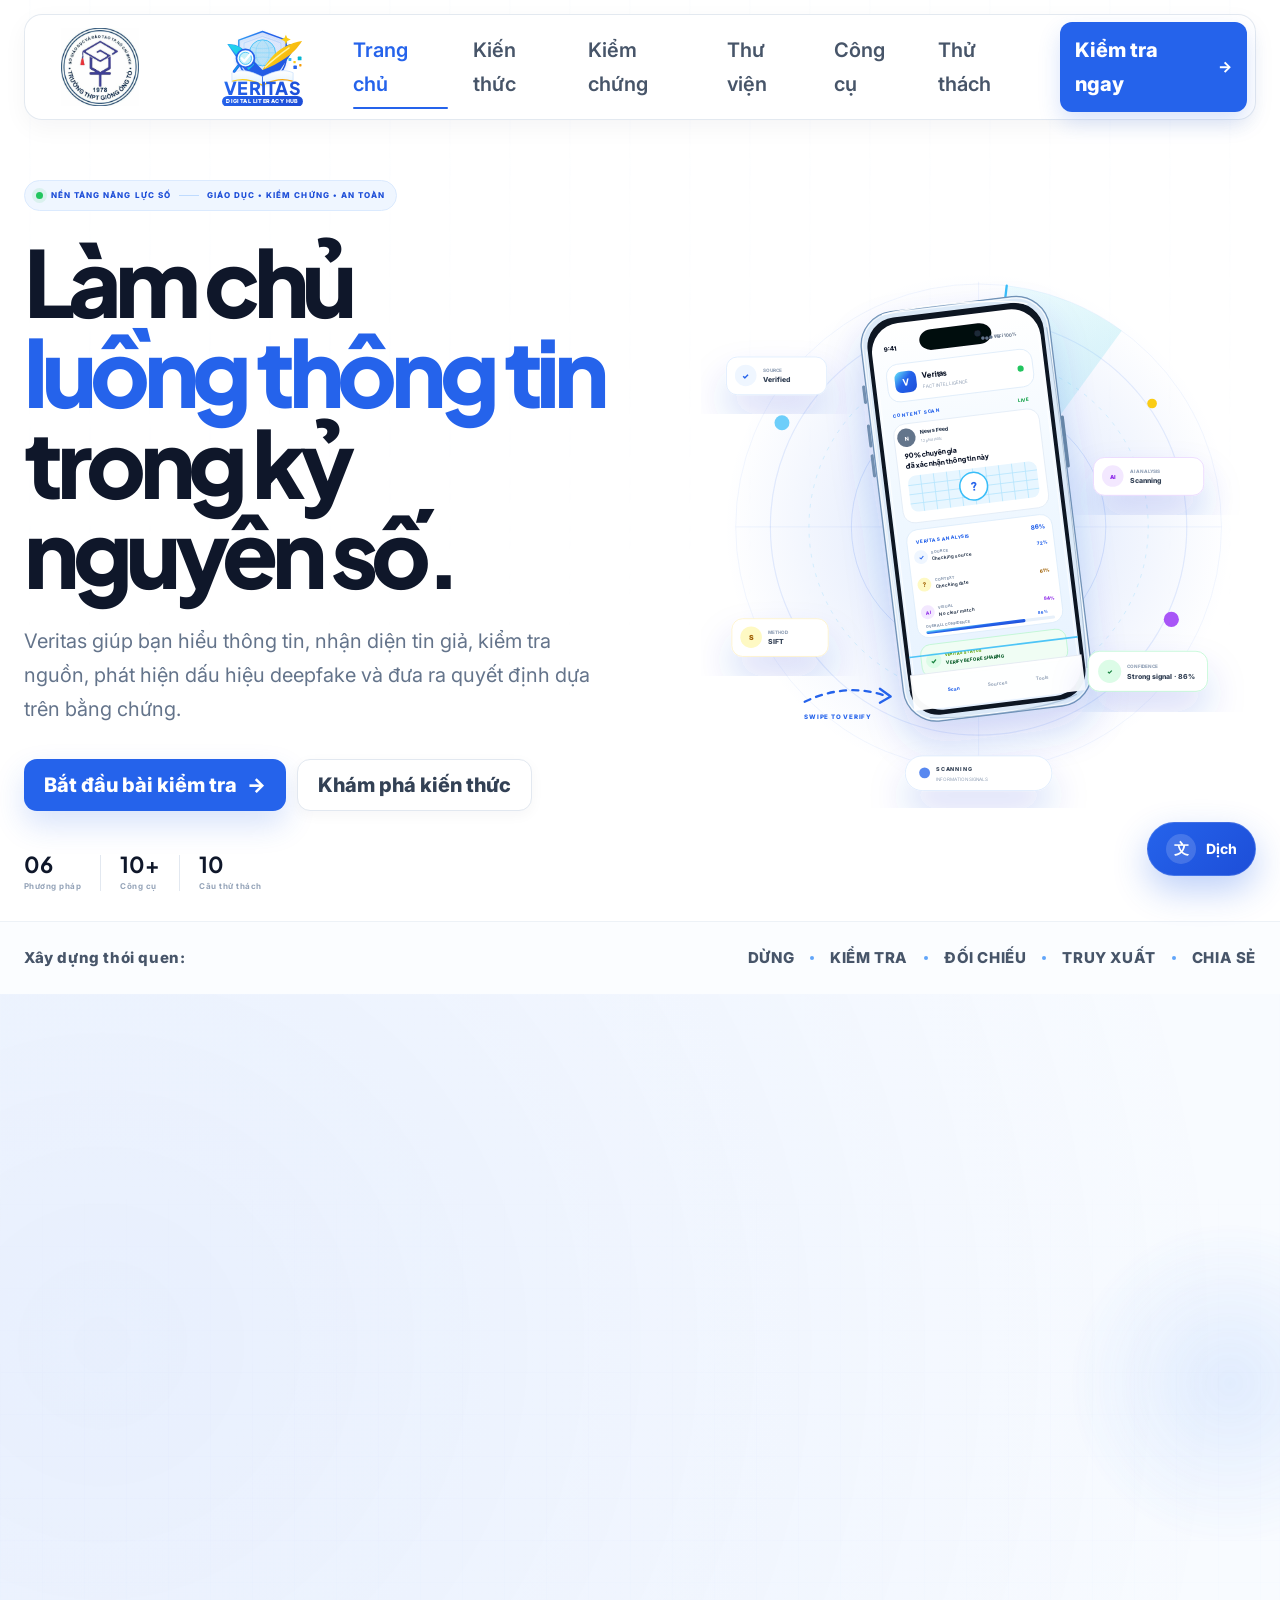
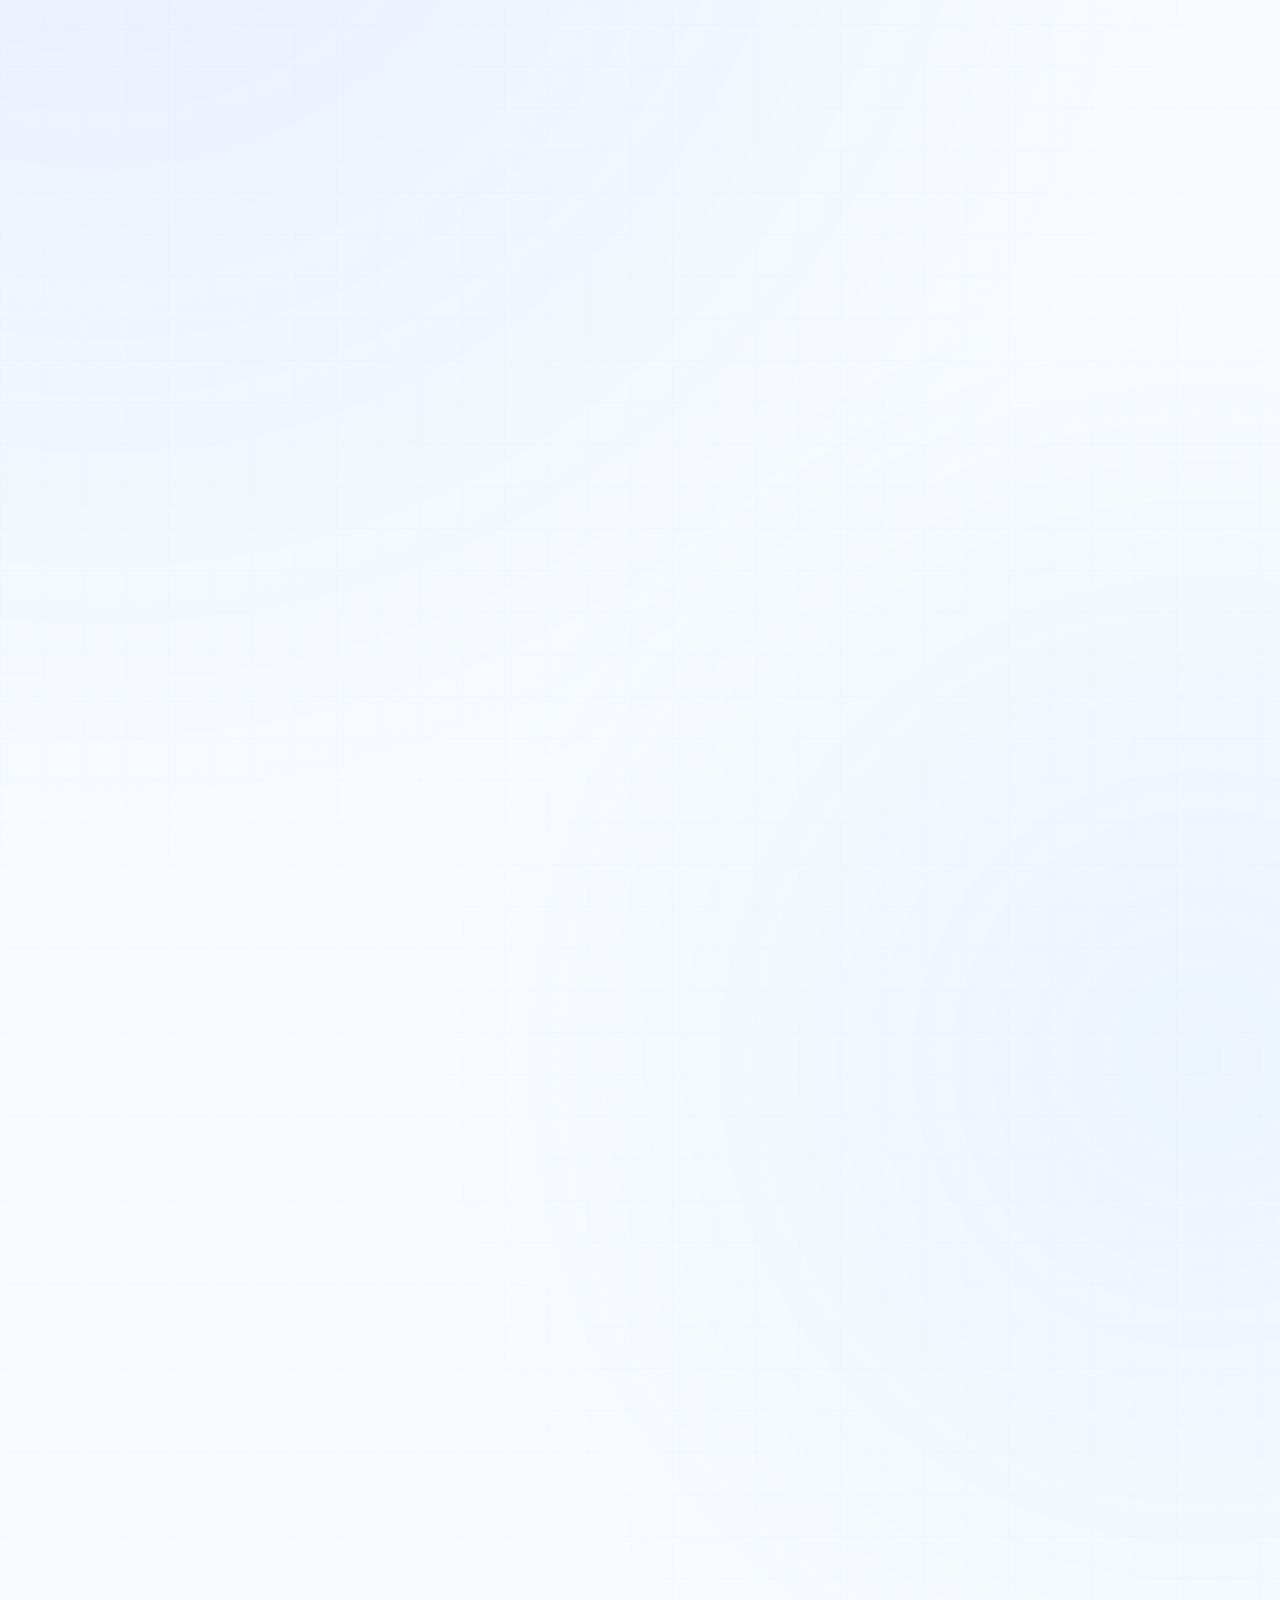
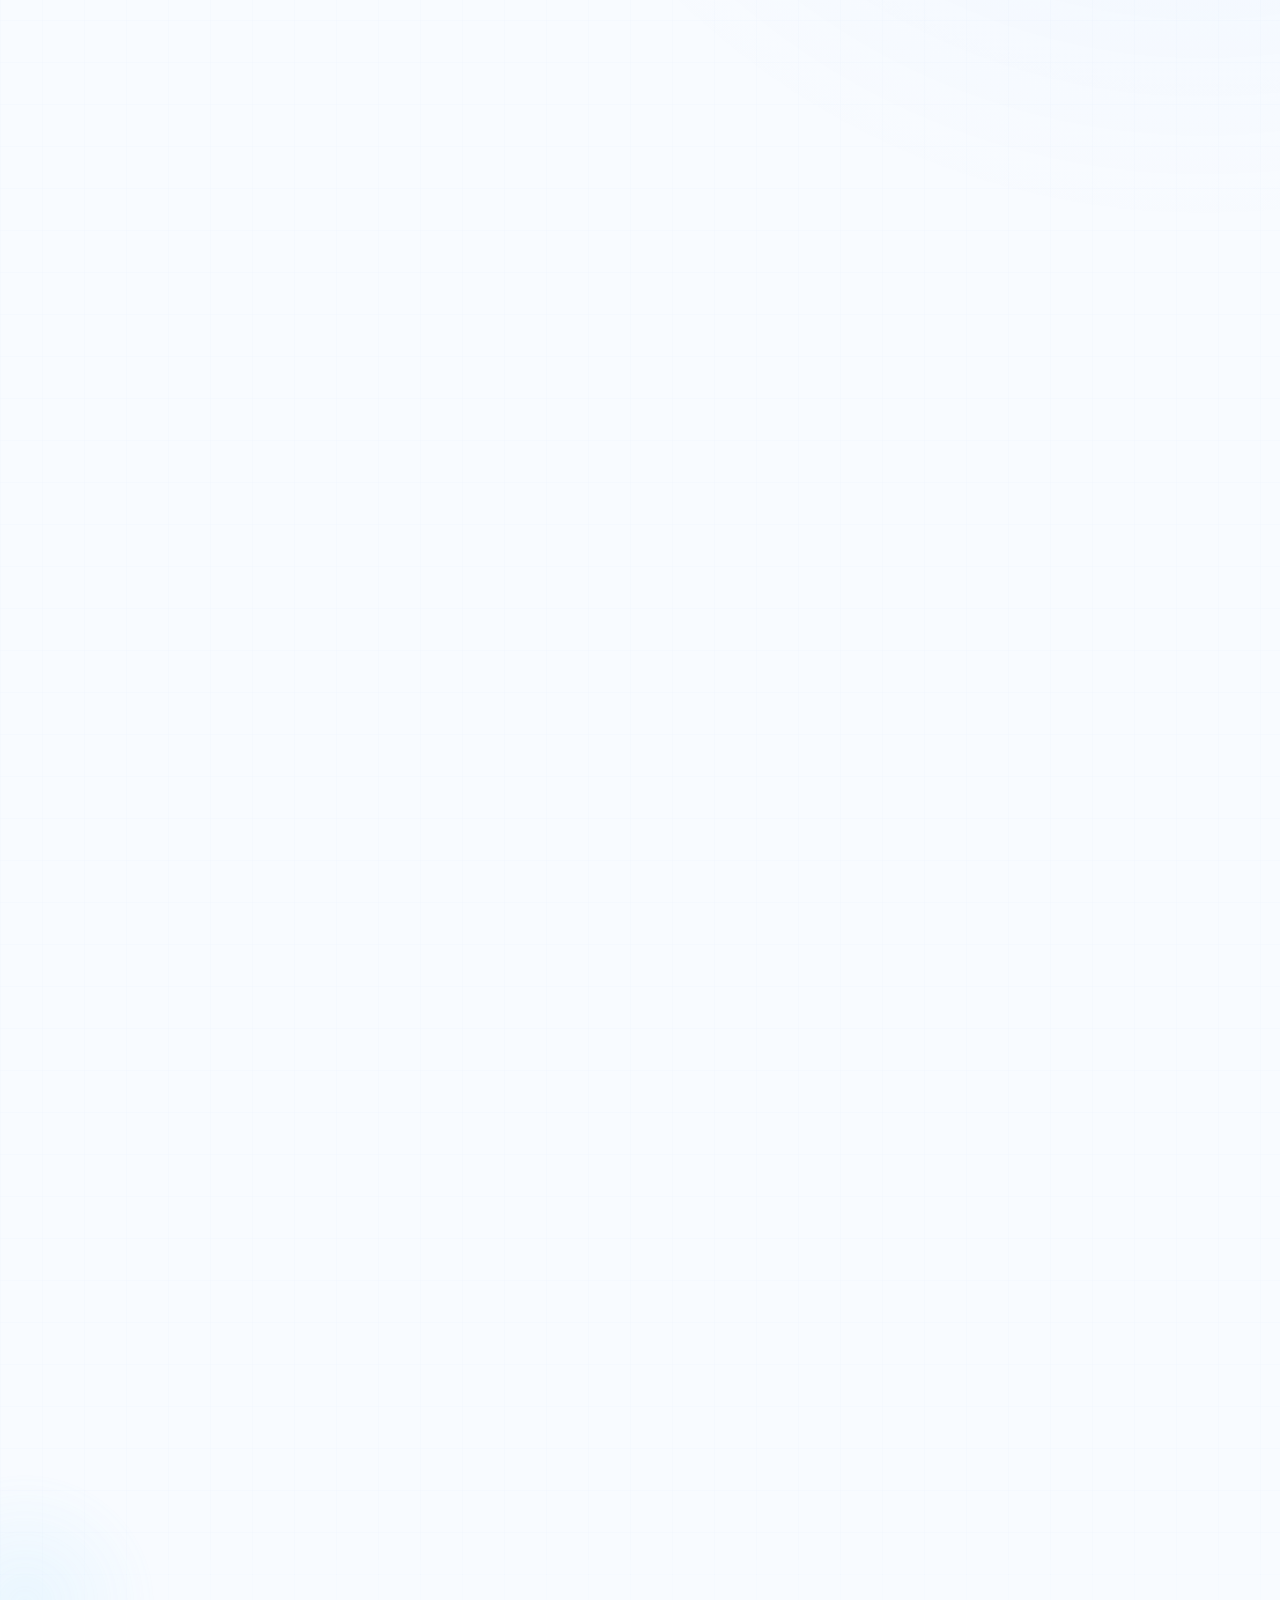
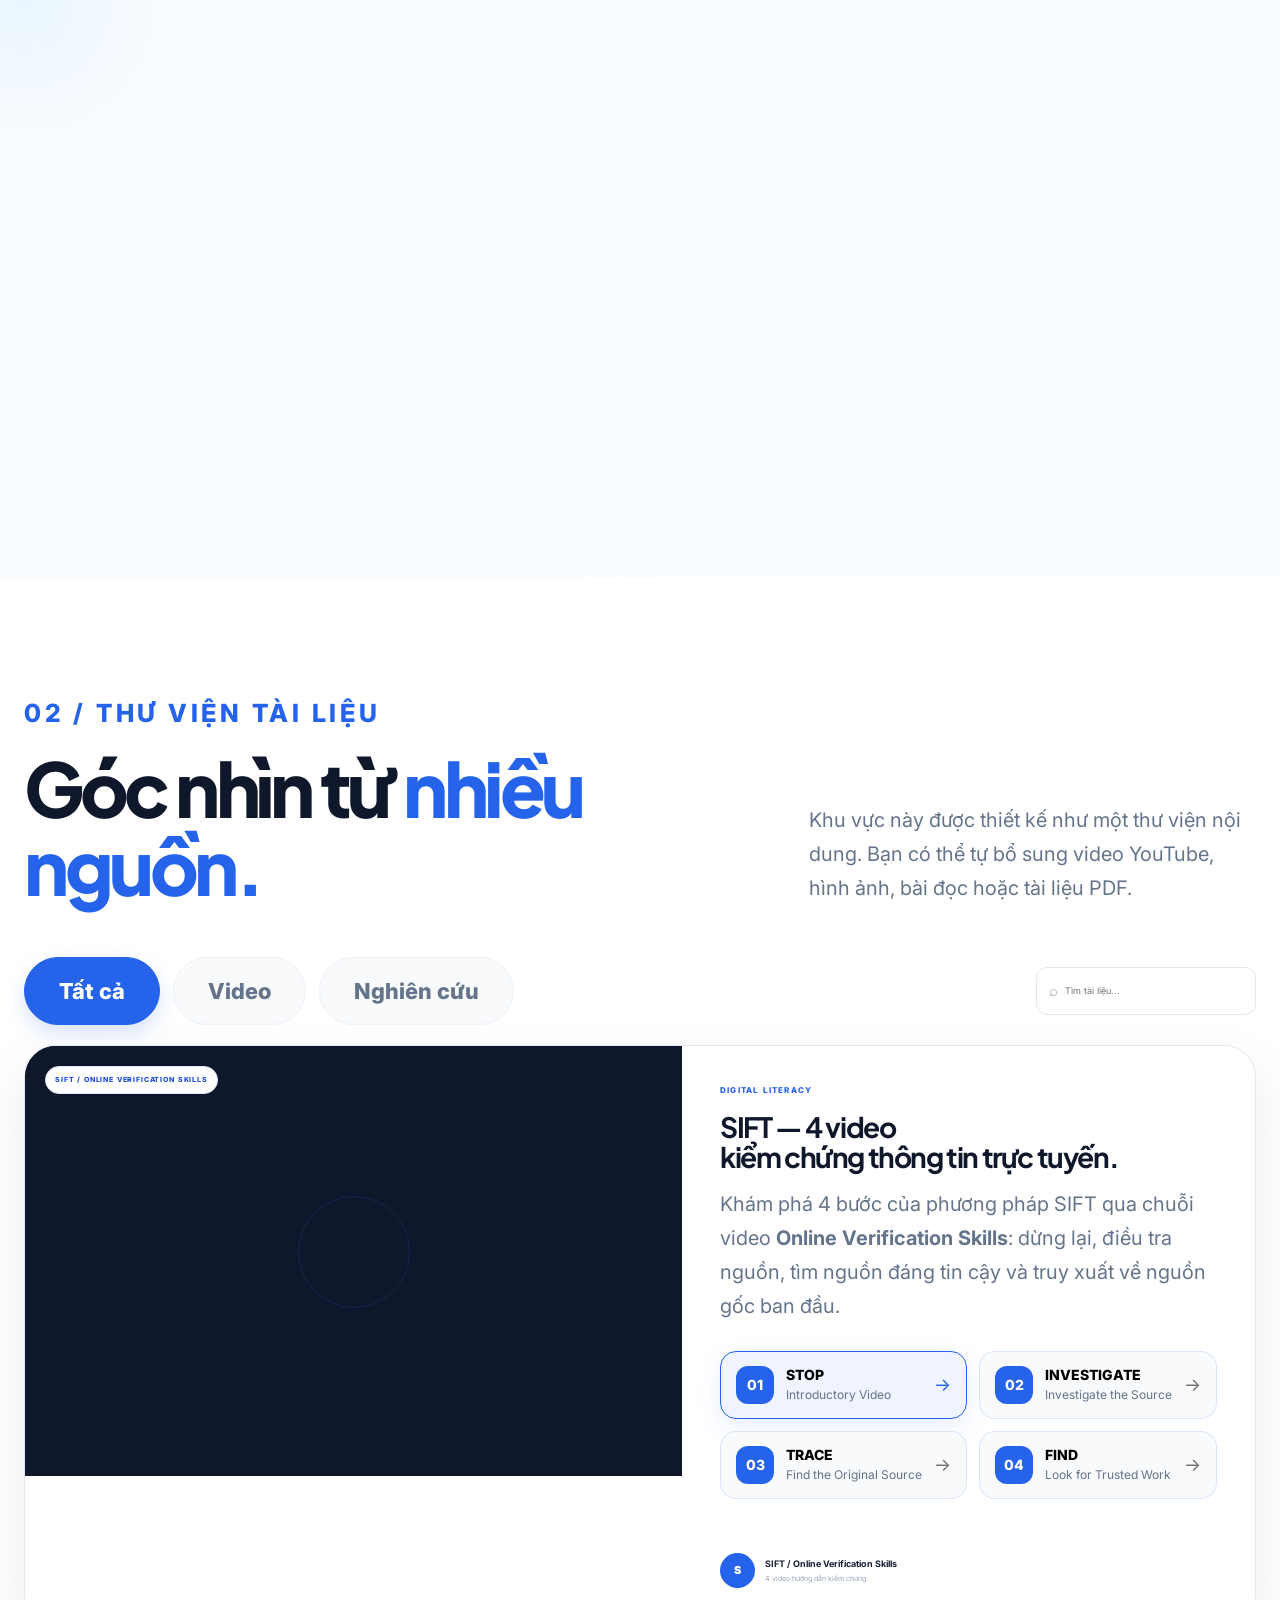
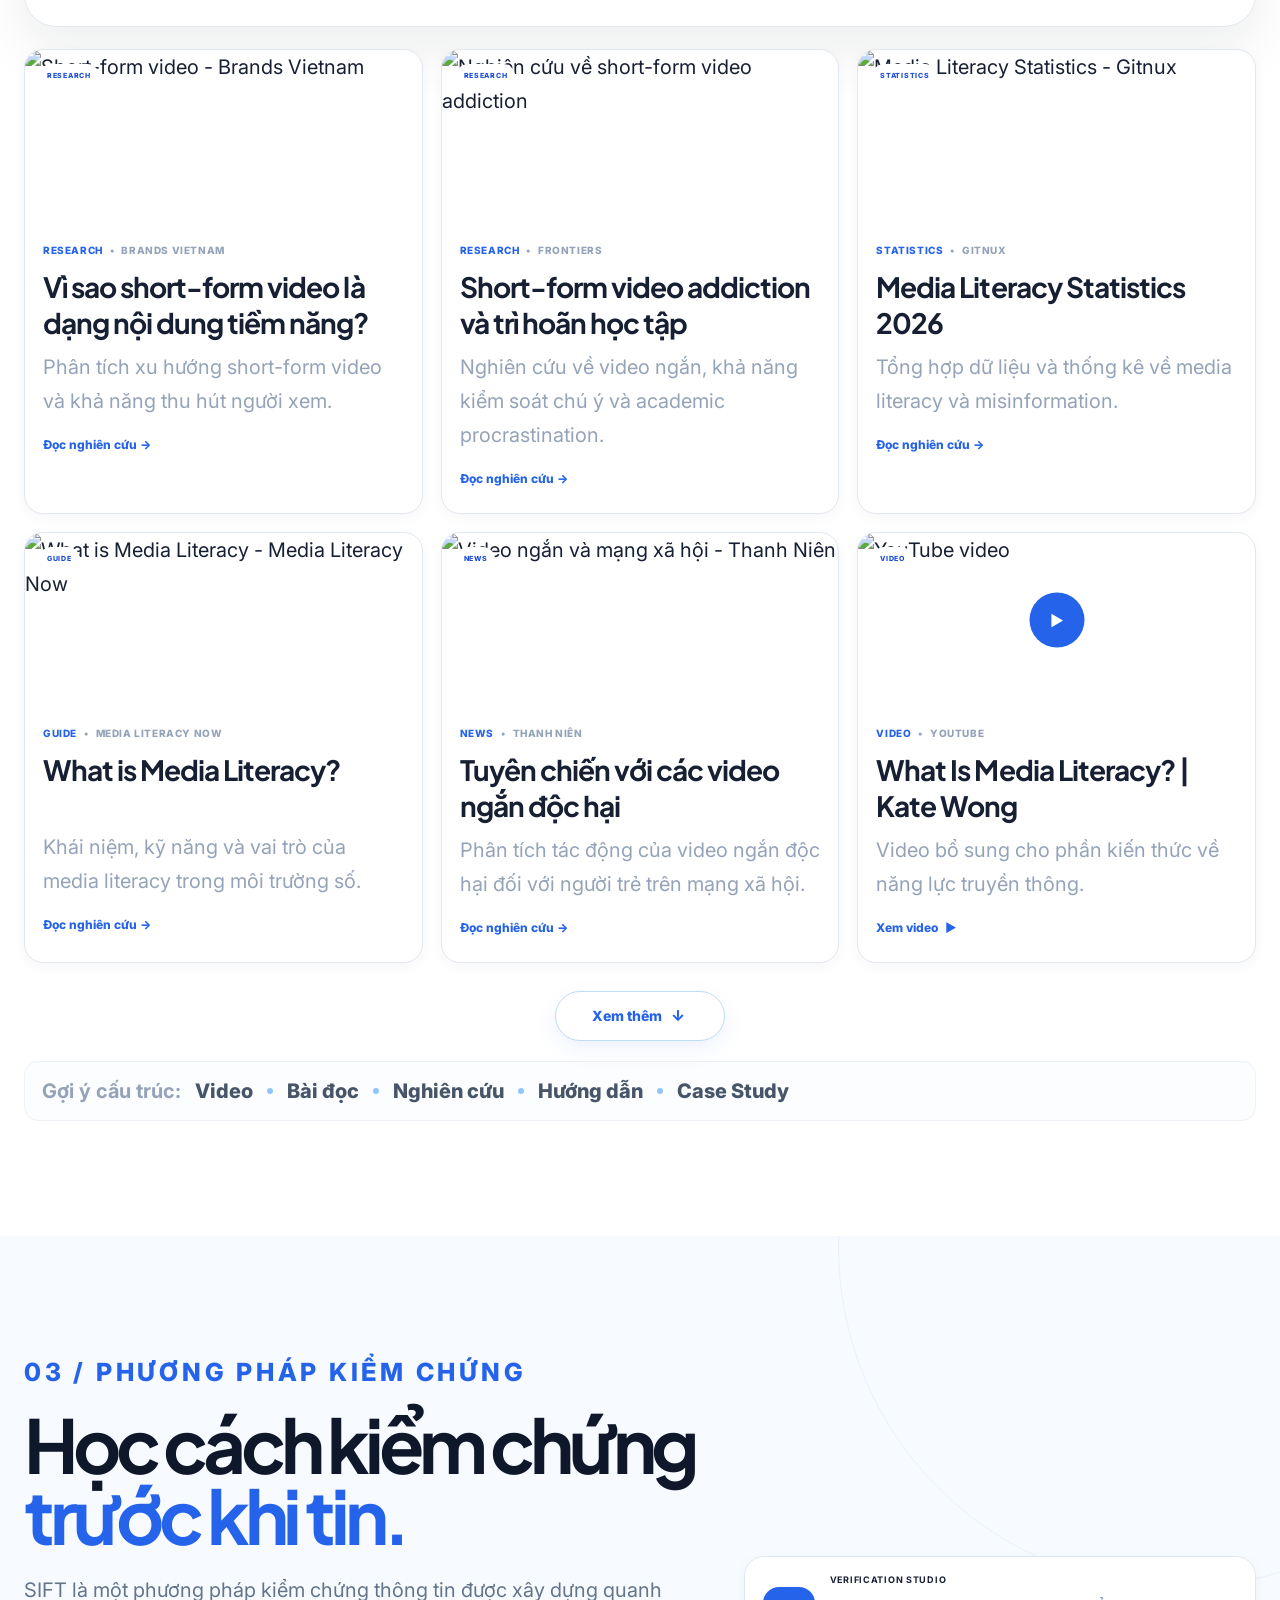
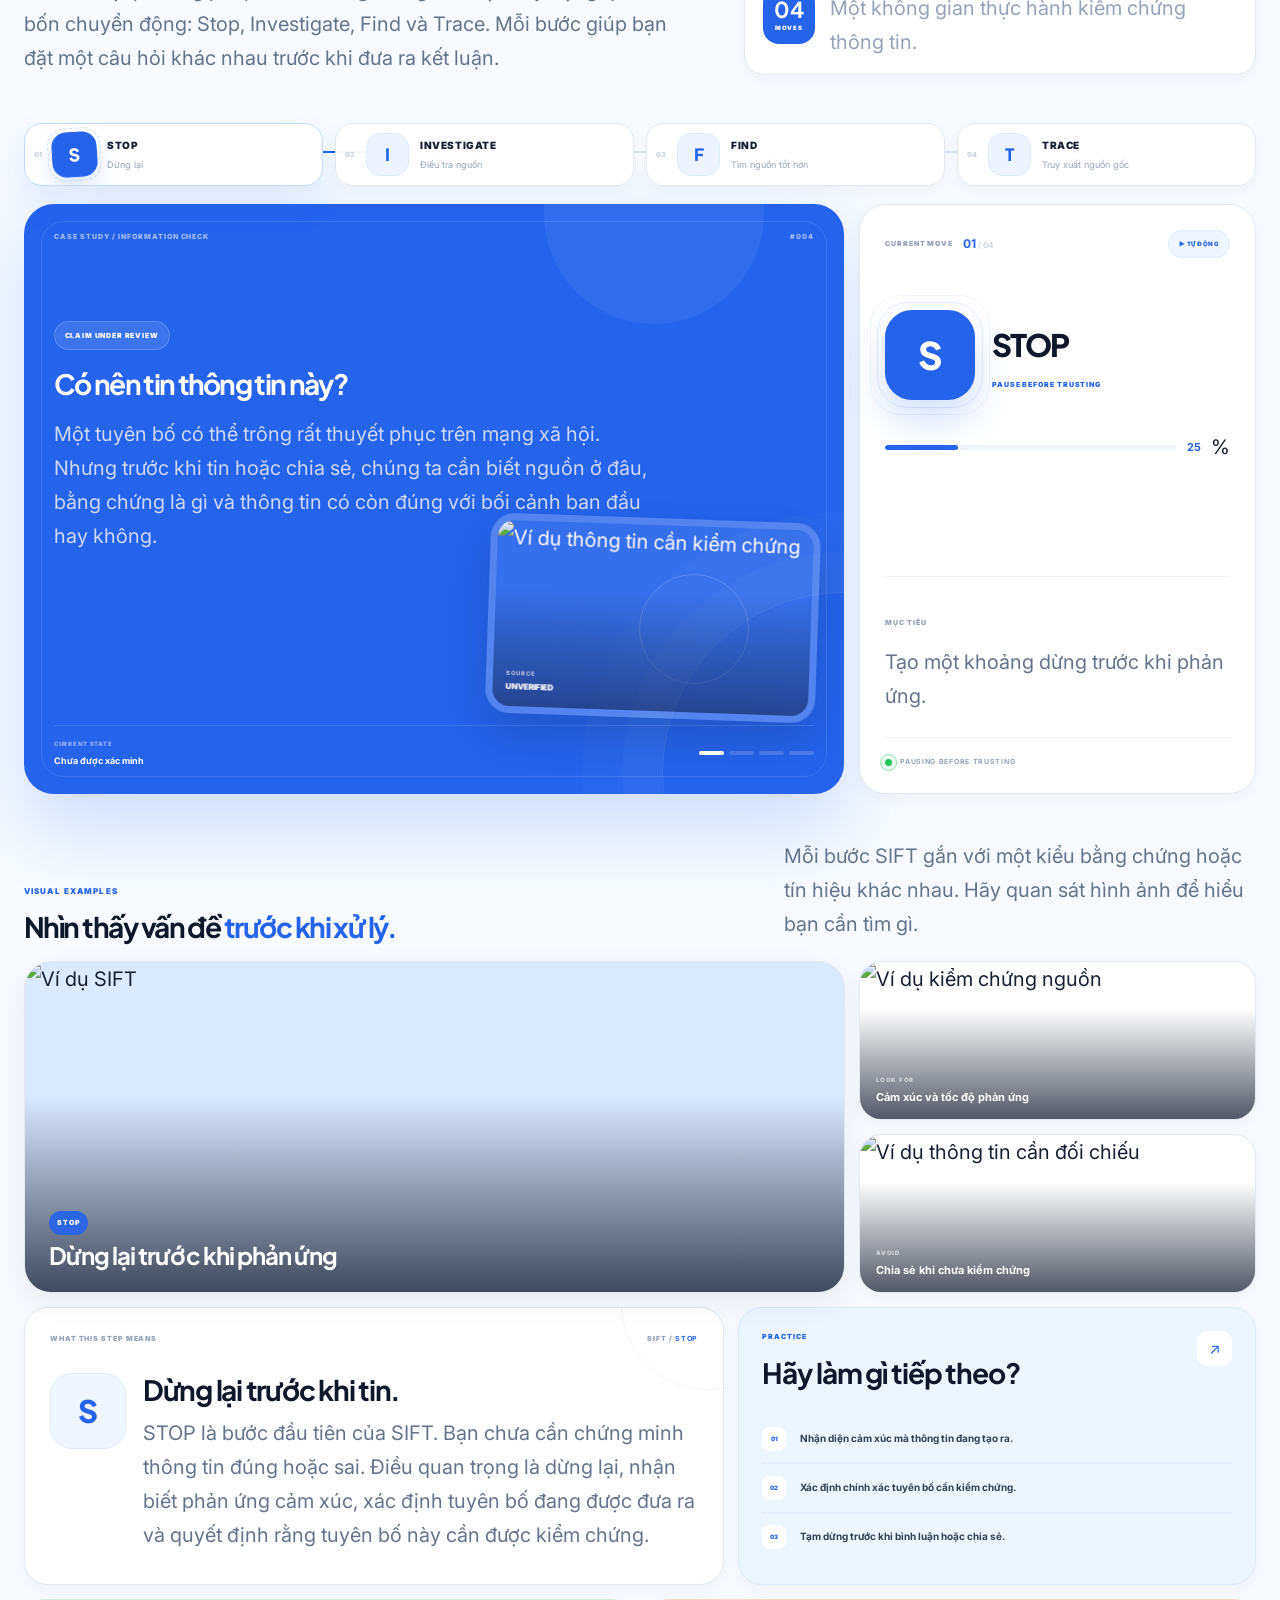
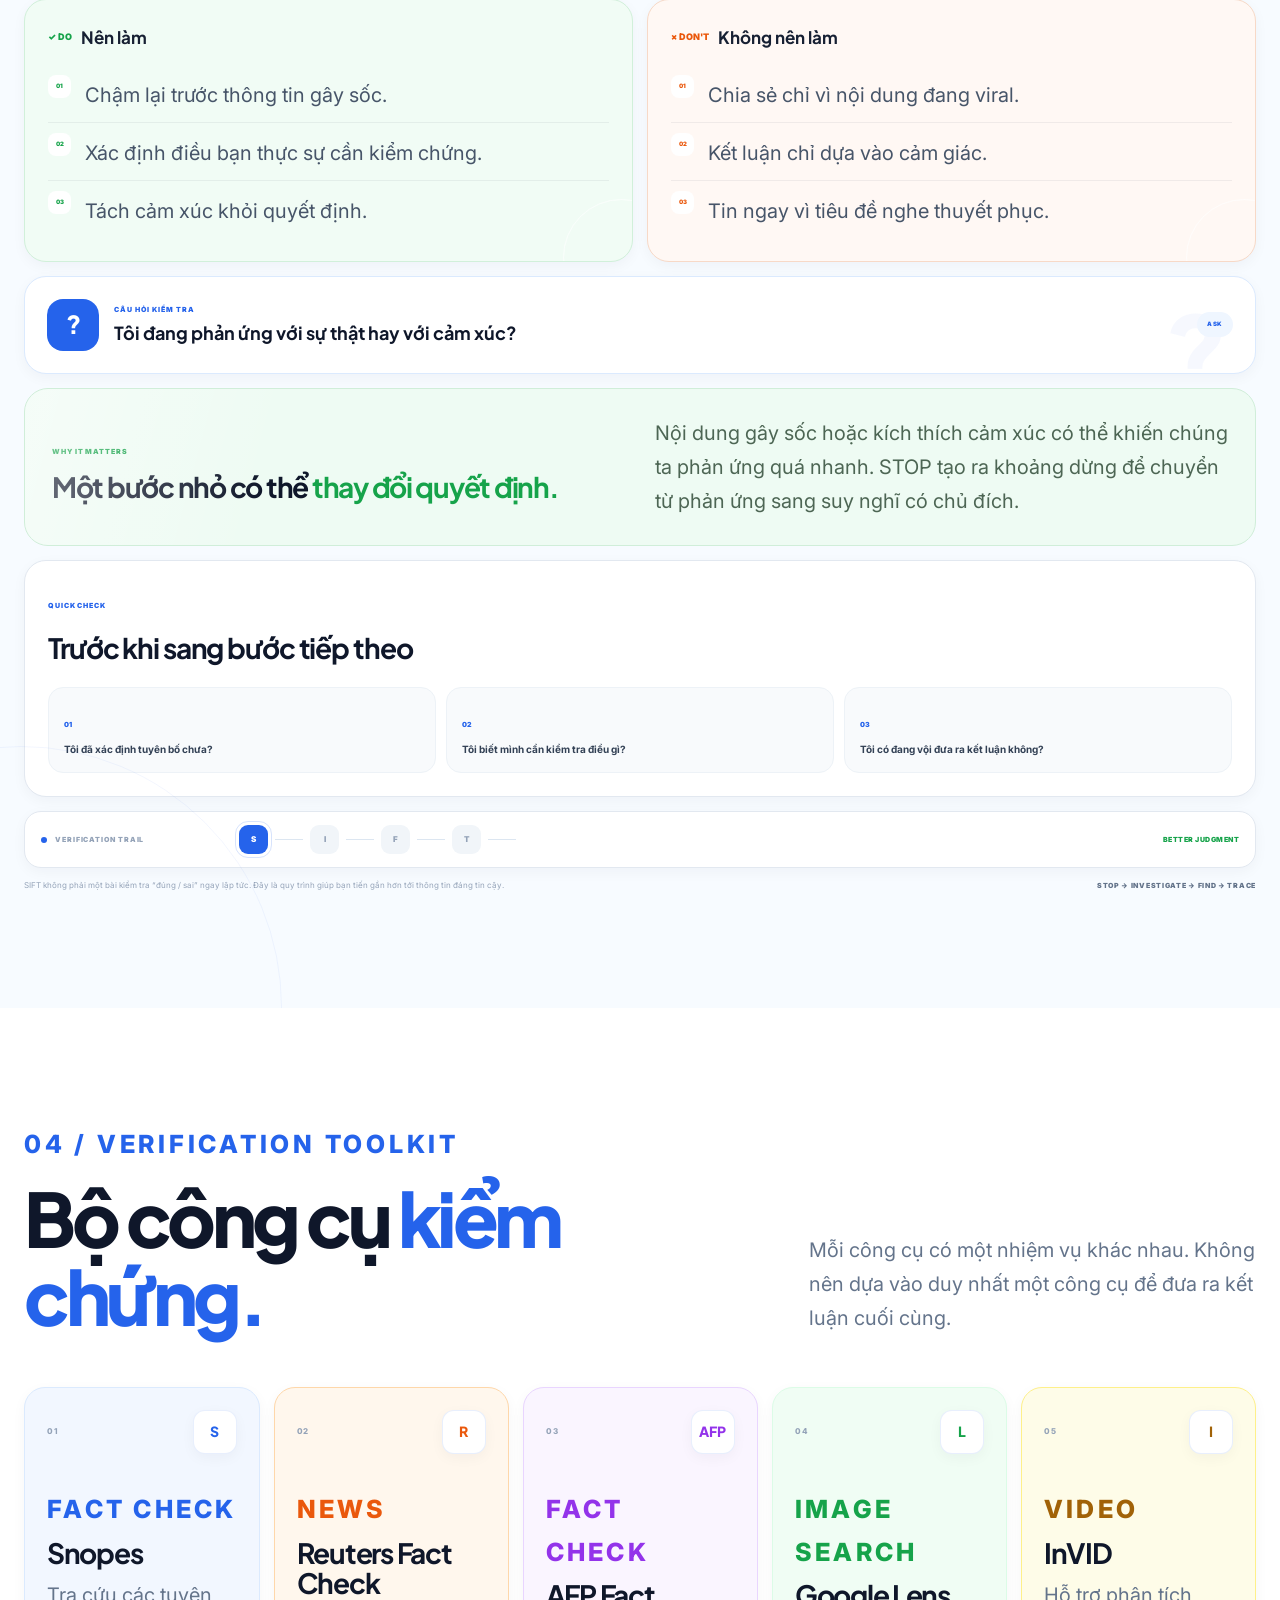
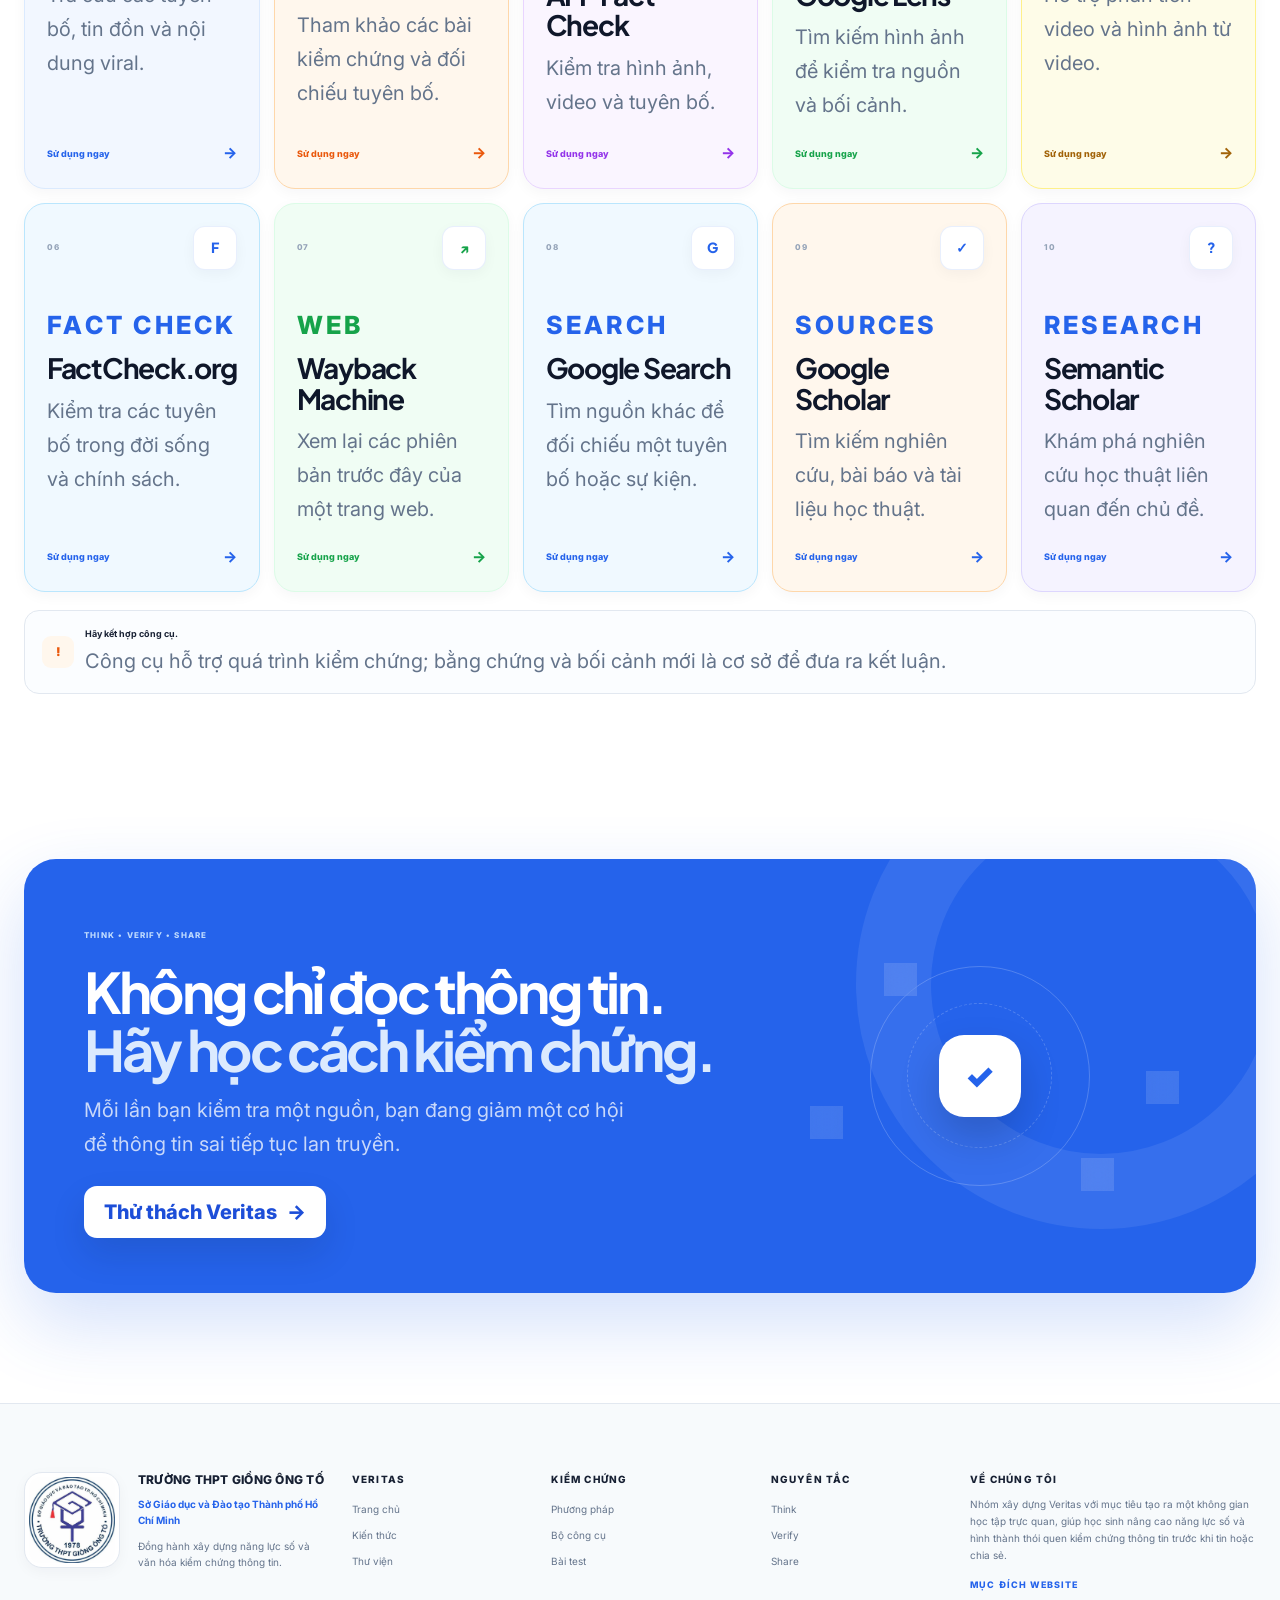
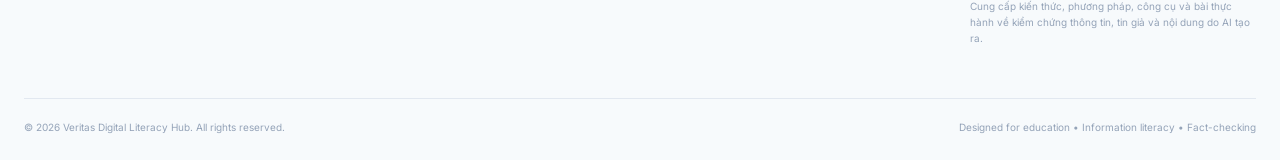
==== commit 8104f4a3: "bố cục" ====
--- a/index.html
+++ b/index.html
@@ -687,7 +687,7 @@
     <div class="hero-actions">
 
         <a
-            href="#challenge"
+            href="challenge.html"
             class="button primary-button"
         >
 
@@ -6446,447 +6446,6 @@
 </section>
 
 
-<!-- =====================================================
-     QUIZ / CHALLENGE
-===================================================== -->
-
-<section
-    class="section challenge-section"
-    id="challenge"
->
-
-    <div class="container">
-
-        <div class="section-heading challenge-heading">
-
-            <div>
-
-                <span class="section-kicker">
-                    05 / THE ULTIMATE CHALLENGE
-                </span>
-
-                <h2>
-                    Thử thách Veritas:
-                    <span>Bạn có bị lừa?</span>
-                </h2>
-
-            </div>
-
-            <p>
-                Mỗi câu hỏi mô phỏng một tình huống
-                thực tế. Bạn có thể đưa ảnh, video,
-                YouTube hoặc deepfake vào từng câu.
-            </p>
-
-        </div>
-
-
-        <div class="quiz-card">
-
-            <!-- QUIZ HEADER -->
-
-            <div class="quiz-header">
-
-                <div class="quiz-number">
-
-                    <span>
-                        CÂU HỎI
-                    </span>
-
-                    <strong>
-                        <span id="quizCurrent">
-                            1
-                        </span>
-
-                        /
-
-                        <span id="quizTotal">
-                            10
-                        </span>
-                    </strong>
-
-                </div>
-
-
-                <div class="quiz-progress">
-
-                    <div class="quiz-progress-track">
-
-                        <span
-                            id="quizProgress"
-                            style="width: 10%"
-                        ></span>
-
-                    </div>
-
-                    <span
-                        id="quizProgressLabel"
-                    >
-                        10%
-                    </span>
-
-                </div>
-
-
-                <span class="quiz-topic">
-                    VERITAS TEST
-                </span>
-
-            </div>
-
-
-            <!-- QUIZ BODY -->
-
-            <div class="quiz-body">
-
-                <!-- MEDIA -->
-
-                <div class="quiz-media-box">
-
-                    <div
-                        class="quiz-media"
-                        id="quizMedia"
-                    >
-
-                        <div class="media-placeholder">
-
-                            <div class="placeholder-icon">
-                                ▶
-                            </div>
-
-                            <strong>
-                                KHU VỰC MEDIA
-                            </strong>
-
-                            <p>
-                                Chèn ảnh, video,
-                                YouTube hoặc deepfake
-                                vào đây.
-                            </p>
-
-                        </div>
-
-                    </div>
-
-
-                    <div class="media-info">
-
-                        <span id="quizMediaType">
-                            HÌNH ẢNH / VIDEO
-                        </span>
-
-                        <strong id="quizMediaLabel">
-                            Nội dung cần phân tích
-                        </strong>
-
-                    </div>
-
-                </div>
-
-
-                <!-- QUESTION -->
-
-                <div class="quiz-question">
-
-                    <span class="question-kicker">
-                        ĐÁNH GIÁ NỘI DUNG
-                    </span>
-
-                    <h3 id="quizQuestion">
-                        Nội dung này nên được đánh giá
-                        là sự thật hay tin giả?
-                    </h3>
-
-
-                    <p
-                        class="quiz-context"
-                        id="quizContext"
-                    >
-                        Hãy quan sát kỹ nguồn,
-                        hình ảnh, thời gian và bối cảnh.
-                    </p>
-
-
-                    <div class="answer-buttons">
-
-                        <button
-                            class="answer-button truth"
-                            data-answer="true"
-                        >
-
-                            <span class="answer-symbol">
-                                ✓
-                            </span>
-
-                            <div>
-
-                                <small>
-                                    PHƯƠNG ÁN A
-                                </small>
-
-                                <strong>
-                                    Sự thật
-                                </strong>
-
-                            </div>
-
-                        </button>
-
-
-                        <button
-                            class="answer-button fake"
-                            data-answer="false"
-                        >
-
-                            <span class="answer-symbol">
-                                ×
-                            </span>
-
-                            <div>
-
-                                <small>
-                                    PHƯƠNG ÁN B
-                                </small>
-
-                                <strong>
-                                    Tin giả
-                                </strong>
-
-                            </div>
-
-                        </button>
-
-                    </div>
-
-
-                    <!-- EXPLANATION -->
-
-                    <div
-                        class="quiz-feedback"
-                        id="quizFeedback"
-                    >
-
-                        <div
-                            class="feedback-icon"
-                            id="feedbackIcon"
-                        >
-                            i
-                        </div>
-
-                        <div class="feedback-content">
-
-                            <strong
-                                id="feedbackTitle"
-                            >
-                                Cách suy nghĩ
-                            </strong>
-
-                            <p
-                                id="feedbackText"
-                            >
-                                Hãy tìm bằng chứng trước
-                                khi kết luận.
-                            </p>
-
-                            <div class="feedback-grid">
-
-                                <div>
-
-                                    <span>
-                                        DẤU HIỆU
-                                    </span>
-
-                                    <strong
-                                        id="feedbackSignal"
-                                    >
-                                        —
-                                    </strong>
-
-                                </div>
-
-                                <div>
-
-                                    <span>
-                                        BẰNG CHỨNG
-                                    </span>
-
-                                    <strong
-                                        id="feedbackEvidence"
-                                    >
-                                        —
-                                    </strong>
-
-                                </div>
-
-                                <div>
-
-                                    <span>
-                                        BƯỚC TIẾP THEO
-                                    </span>
-
-                                    <strong
-                                        id="feedbackNext"
-                                    >
-                                        —
-                                    </strong>
-
-                                </div>
-
-                            </div>
-
-                        </div>
-
-                    </div>
-
-                </div>
-
-            </div>
-
-
-            <!-- NEXT -->
-
-            <div class="quiz-footer">
-
-                <div class="quiz-tip">
-                    <span>
-                        💡
-                    </span>
-
-                    <p>
-                        Gợi ý:
-                        Không kết luận chỉ vì
-                        một dấu hiệu duy nhất.
-                    </p>
-                </div>
-
-
-                <button
-                    class="next-question"
-                    id="nextQuestion"
-                >
-                    Câu tiếp theo
-                    <span>→</span>
-                </button>
-
-            </div>
-
-        </div>
-
-
-        <!-- RESULT -->
-
-        <div
-            class="quiz-result"
-            id="quizResult"
-        >
-
-            <div class="result-score">
-
-                <div
-                    class="score-ring"
-                    id="scoreRing"
-                    style="--score: 0"
-                >
-
-                    <div>
-
-                        <strong id="scorePercent">
-                            0%
-                        </strong>
-
-                        <span>
-                            ĐIỂM
-                        </span>
-
-                    </div>
-
-                </div>
-
-            </div>
-
-
-            <div class="result-content">
-
-                <span class="result-label">
-                    KẾT QUẢ VERITAS
-                </span>
-
-                <h3>
-                    Bạn là
-                    <span id="resultBadge">
-                        Tân binh Veritas
-                    </span>
-                </h3>
-
-                <p id="resultDescription">
-                    Hãy tiếp tục luyện tập khả năng
-                    kiểm tra nguồn, bằng chứng và bối cảnh.
-                </p>
-
-
-                <div class="result-stats">
-
-                    <div>
-
-                        <span>
-                            ĐÚNG
-                        </span>
-
-                        <strong
-                            id="resultCorrect"
-                        >
-                            0/10
-                        </strong>
-
-                    </div>
-
-                    <div>
-
-                        <span>
-                            ĐỘ CHÍNH XÁC
-                        </span>
-
-                        <strong
-                            id="resultAccuracy"
-                        >
-                            0%
-                        </strong>
-
-                    </div>
-
-                    <div>
-
-                        <span>
-                            CẤP ĐỘ
-                        </span>
-
-                        <strong
-                            id="resultLevel"
-                        >
-                            Cần luyện tập
-                        </strong>
-
-                    </div>
-
-                </div>
-
-
-                <button
-                    class="button primary-button"
-                    id="restartQuiz"
-                >
-                    Làm lại bài test
-                    <span>↻</span>
-                </button>
-
-            </div>
-
-        </div>
-
-    </div>
-
-</section>
-
 
 <!-- =====================================================
      FINAL CTA
@@ -6918,7 +6477,7 @@
                 </p>
 
                 <a
-                    href="#challenge"
+                    href="challenge.html"
                     class="button white-button"
                 >
                     Thử thách Veritas
